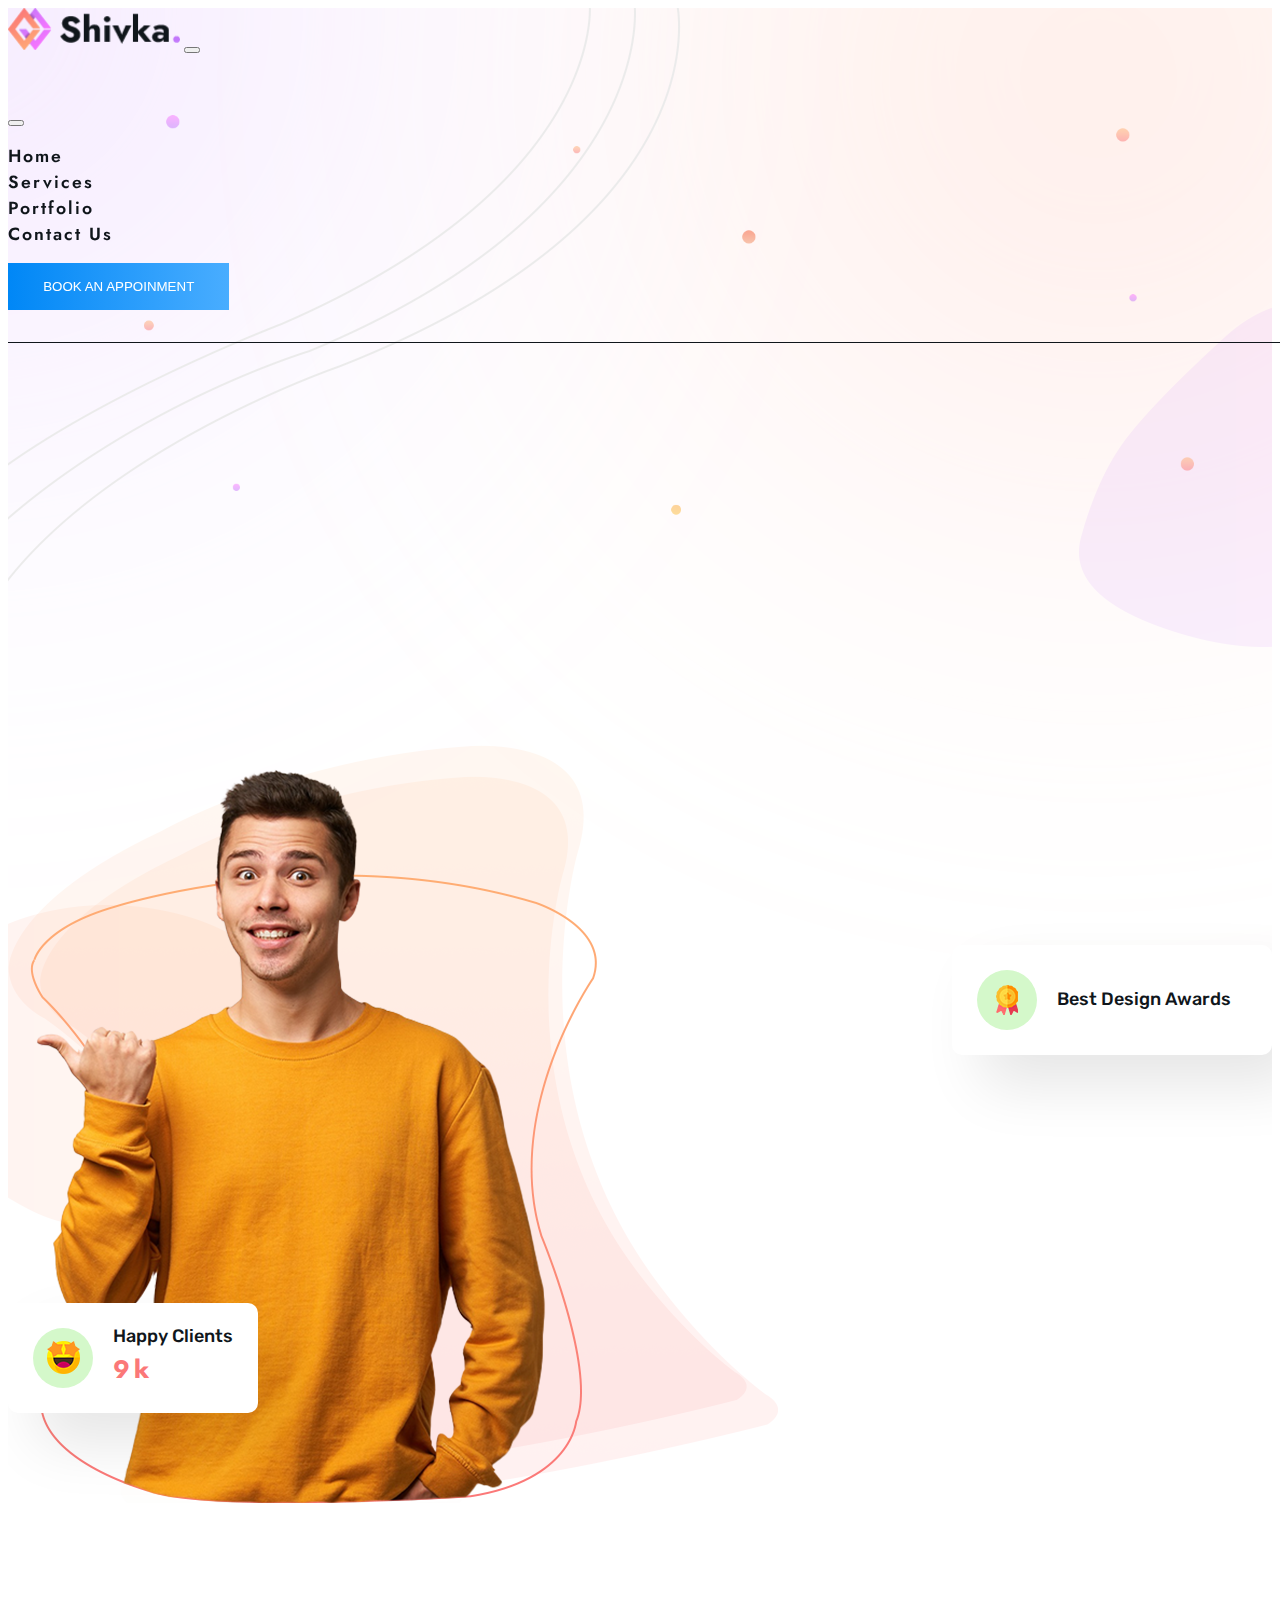
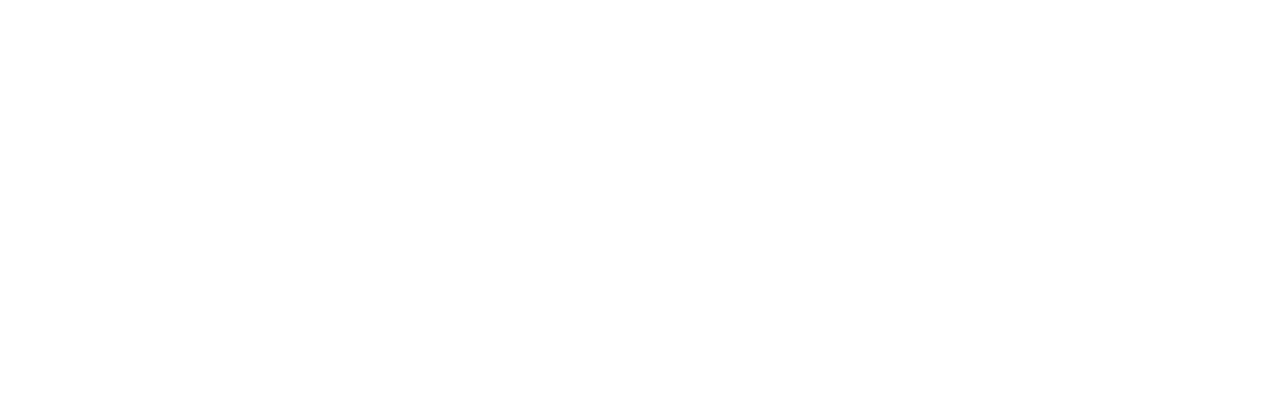
==== index.html @ 84c8639e "project setup, header, and top banner design done!" ====
<!DOCTYPE html>
<html lang="en">
<head>
    <meta charset="UTF-8">
    <meta name="viewport" content="width=device-width, initial-scale=1.0">

    <!-- font-awesome cdn link  -->
    <link rel="stylesheet" href="https://cdnjs.cloudflare.com/ajax/libs/font-awesome/6.6.0/css/all.min.css" integrity="sha512-Kc323vGBEqzTmouAECnVceyQqyqdsSiqLQISBL29aUW4U/M7pSPA/gEUZQqv1cwx4OnYxTxve5UMg5GT6L4JJg==" crossorigin="anonymous" referrerpolicy="no-referrer" />
    <!-- bootstrap cdn css link  -->
    <!-- <link href="https://cdn.jsdelivr.net/npm/bootstrap@5.3.3/dist/css/bootstrap.min.css" rel="stylesheet" integrity="sha384-QWTKZyjpPEjISv5WaRU9OFeRpok6YctnYmDr5pNlyT2bRjXh0JMhjY6hW+ALEwIH" crossorigin="anonymous"> -->
    
    <!-- animate link  -->
    <link rel="stylesheet" href="https://cdnjs.cloudflare.com/ajax/libs/animate.css/4.1.1/animate.min.css" />

    
    <!-- custom css link  -->
     <link rel="stylesheet" href="asset/css/style.min.css">


    <title>Home | Uddokta Solution</title>


</head>
<body class="bg-im ">
    
    <!--Main Navigation start-->
    <header class="">
        <!-- main categories start -->
        <nav class="navbar navbar-expand-lg py-0">
            <div class="container">

                <a class="navbar-brand " href="index.html" >
                    <img src="asset/img/logo.png" class="object-fit-cover logo" alt="logo">
                </a>

                <button  class="navbar-toggler border-0" type="button" data-bs-toggle="offcanvas" data-bs-target="#offcanvasNavbar" aria-controls="offcanvasNavbar" aria-label="Toggle navigation">
                    <span class="navbar-toggler-icon"></span>
                </button>
                
                <div class="offcanvas offcanvas-start " tabindex="-1" id="offcanvasNavbar" aria-labelledby="offcanvasNavbarLabel">
                    <div class="offcanvas-header">
                        <h5 class="offcanvas-title" id="offcanvasNavbarLabel"></h5>
                        <button type="button" class="btn-close" data-bs-dismiss="offcanvas" aria-label="Close"></button>
                    </div>
                    <div class="offcanvas-body overflow-visible">

                        <!-- navbar-nav  -->
                        <ul class="navbar-nav justify-content-end me-5 flex-grow-1 p-0 m-0">

                            <li class="nav-item mx-2 mx-xl-3" data-bs-dismiss="offcanvas" data-bs-dismiss="offcanvas">
                                <a class="nav-link text-capitalize p-0" aria-current="page" href="#"> Home </a>
                            </li>
                            <li class="nav-item mx-2 mx-xl-3" data-bs-dismiss="offcanvas">
                                <a class="nav-link text-capitalize p-0" aria-current="page" href="#"> Services</a>
                            </li>
                            <li class="nav-item mx-2 mx-xl-3" data-bs-dismiss="offcanvas">
                                <a class="nav-link text-capitalize p-0" aria-current="page" href="#"> Portfolio</a>
                            </li>
                            <li class="nav-item mx-2 mx-xl-3" data-bs-dismiss="offcanvas">
                                <a class="nav-link text-capitalize p-0" aria-current="page" href="#"> Contact Us</a>
                            </li>
                        </ul>

                        <!-- book an appoinment btn  -->
                        <button class="btn btn-primary rounded-pill text-uppercase">Book an appoinment</button>

                    </div>
                </div>
            </div>
        </nav>
        <!-- Navbar top end-->

        <!-- nav bottom start  -->
        <nav class="fixed-bottom bg-white nav-bottom" >
        
            <div class="container">
                <div class=" " >
                    <ul class="d-flex justify-content-between " >
                        <li class="nav-item">
                            <a class="nav-link nav-link-sm text-center active" aria-current="page" href="index.html"><i class="fa-solid fa-house"></i><span class="d-block">Home</span></a>
                        </li>
                        <li class="nav-item text-center">
                            <a class="nav-link nav-link-sm" href="#"><i class="fa-solid fa-bars"></i><span class="d-block">Category</span></a>
                        </li>
                        <li class="nav-item text-center">
                            <a class="nav-link nav-link-sm " href="#"><i class="fa-solid fa-magnifying-glass"></i><span class="d-block">Search</span></a>
                        </li>
                        <li class="nav-item text-center">
                            <a class="nav-link nav-link-sm " href="#"><i class="fa-solid fa-cart-shopping"></i><span class="d-block">Cart</span></a>
                        </li>
                        <li class="nav-item text-center">
                            <a class="nav-link nav-link-sm " href="#"><i class="fa-solid fa-heart"></i><span class="d-block">Wichlist</span></a>
                        </li>
                    </ul>
                </div>
            </div>
        </nav>
        <!-- nav bottom end  -->

    
    </header>
    <!--Main Navigation end-->

    

    
    <!-- main content start -->
     <main class="">
        
        <!-- main-banner-one = top-banner  -->
        <section class="top-banner">
            <!-- top banner background start -->
            <div class="banner-blur-one"><img src="asset/img/banner-blur1.png" alt="banner-blur"></div>
            <div class="banner-blur-two"><img src="asset/img/banner-blur2.png" alt="banner-blur"></div>
            <div class="banner-bg-line"><img src="asset/img/banner-bg-line.png" alt="banner-bg-line"></div>
            <div class="banner-object-one"><img src="asset/img/banner-object1.png" alt="banner-object1"></div>
            <div class="banner-object-two"><img src="asset/img/banner-object2.png" alt="banner-object2"></div>
            <div class="banner-bg-circle"><img src="asset/img/banner-bg-circle.png" alt="banner-bg-circle"></div>

            <!-- top banner content start -->
            <div class="container">
                <div class="row">
                    <div class="col-lg-5">
                        <div class="banner-content-one">
                            <h2 class="sub-heading ">UI/UX Designer</h2>
                            <h1 class="heading text-capitalize" >
                                Hey, I am
                                <img src="asset/img/hand.png" class="hand-move" alt="">
                                <span class="text-gradient">James Smith</span>
                            </h1>

                            <p class="text">I'm creative designer based in India, and I'm very passionate and dedicated to my work.</p>
    
                            <div class="banner-btn d-flex">
                                <a href="#" class="btn btn-primary rounded-pill">By me coffe</a>

                                <a href="#" class="banner-play-btn popup-youtube" title="Play Video">
                                    <span><img src="asset/img/play-button.png" alt="play btn"></span>
                                </a>
                                
                            </div>

                            <ul class="social-media d-flex ">
                                <li class="" style="font-family: 'Jost', sans-serif;">Follow Me:</li>
                                <li><a class="rounded-circle" href="#"><i class="fa-brands fa-facebook"></i></a></li>
                                <li><a class="rounded-circle" href="#"><i class="fa-brands fa-instagram"></i></a></li>
                                <li><a class="rounded-circle" href="#"><i class="fa-brands fa-linkedin"></i></a></li>
                                <li><a class="rounded-circle" href="#"><i class="fa-brands fa-twitter"></i></a></li>
                            </ul>
                        </div>
                        
                    </div>
    
                    <div class="col-lg-7">
                        <div class="top-banner-img-wrap">

                            <div class="top-banner-img">
                                <img src="asset/img/banner-man-one.png" alt="banner">
                                <img src="asset/img/banner-line-one.png" class="banner-line-one" alt="banner">
                                <img src="asset/img/banner-bg-one.png" class="banner-bg-one" alt="banner">

                                <div class="box-right">
                                    <div class="icon"><img src="asset/img/alimnet-box-icon1.png" alt=""></div>
                                    <div class="box-txt-one"><span class="animate__animated animate__bounce">Best Design Awards</span></div>
                                </div>

                                <div class="box-left">
                                    <div class="icon"><img src="asset/img/alimnet-box-icon2.png" alt=""></div>
                                    <div class="box-txt-two">
                                        <span>Happy Clients</span>
                                        <h3 class="title" data-count="25">25</h3> 
                                        <span>k</span>
                                    </div>
                                </div>

                            </div>
                            
    
                            
    
                        </div>
    
                    </div>
                </div>
            </div>
            <!-- top banner content start -->

        </section>

        

        <section style="height: 500px;"></section>
      


     </main>
    <!-- main content end -->



    



  <!-- boostrap cdn js link  -->
  <!-- <script src="https://cdn.jsdelivr.net/npm/bootstrap@5.3.3/dist/js/bootstrap.bundle.min.js" integrity="sha384-YvpcrYf0tY3lHB60NNkmXc5s9fDVZLESaAA55NDzOxhy9GkcIdslK1eN7N6jIeHz" crossorigin="anonymous"></script> -->

  <!-- boostrap js link  -->
   <script src="asset/node_modules/bootstrap/dist/js/bootstrap.bundle.min.js"></script>
   <!-- custom js link  -->
   <script src="asset/js/app.js"></script>


   

</body>
</html>
---- asset/css/style.min.css ----
@import"https://fonts.googleapis.com/css2?family=Jost:ital,wght@0,100..900;1,100..900&display=swap";@import"https://fonts.googleapis.com/css2?family=Rubik:ital,wght@0,300..900;1,300..900&display=swap";@import"/node_modules/bootstrap/scss/bootstrap.scss";@import"../node_modules/bootstrap/dist/css/bootstrap.css";@import"../node_modules/bootstrap/scss/bootstrap.scss";h1,h2,h3,h4,h5,h6{font-family:"Jost",sans-serif;font-optical-sizing:auto;font-weight:700;font-style:normal}body{font-family:"Rubik",sans-serif;font-optical-sizing:auto;font-weight:400;font-style:normal}ul{list-style:none;padding-left:0px}a{text-decoration:none}p{margin:0}.form-control:focus,.form-select:focus{box-shadow:none;border:1px solid #0087f6;outline:none}.form-select:focus{box-shadow:none;border:1px solid #0087f6;outline:none}.form-select:focus option:hover{background:red !important}section{overflow:hidden}.slider-container{position:relative;margin:0 auto}.slider-container .slider-wrapper{display:flex;transition:transform .5s ease}.slider-container .slider-wrapper .product-card{flex:0 0 calc(20% - 10px);max-width:calc(20% - 10px);box-sizing:border-box;margin:0 12px}.slider-container .prev-btn,.slider-container .next-btn{position:absolute;top:50%;transform:translateY(-50%);background:rgba(220,183,82,.5019607843);color:#fff;border:none;padding:2px 6px 6px 6px;cursor:pointer;font-size:32px}.slider-container .prev-btn{left:0}.slider-container .next-btn{right:0}.slider-3items-container{position:relative;margin:0 auto}.slider-3items-container .slider-3items-wrapper{display:flex;transition:transform .5s ease}.slider-3items-container .slider-3items-wrapper .product-card{flex:0 0 calc(33.3333% - 10px);max-width:calc(33.3333% - 10px);box-sizing:border-box;margin:0 12px}.slider-3items-container .prev-btn,.slider-3items-container .next-btn{position:absolute;top:50%;transform:translateY(-50%);background:rgba(220,183,82,.5019607843);color:#fff;border:none;padding:2px 6px 6px 6px;cursor:pointer;font-size:32px}.slider-3items-container .prev-btn{left:0}.slider-3items-container .next-btn{right:0}.testimonial-slider-container{position:relative;margin:0 auto}.testimonial-slider-container .testimonial-slider-wrapper{display:flex;transition:transform .5s ease}.testimonial-slider-container .testimonial-slider-wrapper .testimonial-card{flex:0 0 calc(16.6666% - 10px);max-width:calc(16.6666% - 10px);box-sizing:border-box;margin:0 12px}.testimonial-slider-container .prev-btn,.testimonial-slider-container .next-btn{position:absolute;top:50%;transform:translateY(-50%);background:rgba(220,183,82,.5019607843);color:#fff;border:none;padding:2px 6px 6px 6px;cursor:pointer;font-size:32px}.testimonial-slider-container .prev-btn{left:0}.testimonial-slider-container .next-btn{right:0}@media(max-width: 1200px){.slider-container .slider-wrapper .product-card{flex:0 0 calc(25% - 10px);max-width:calc(25% - 10px)}.slider-3items-container .slider-3items-wrapper .product-card{flex:0 0 calc(38% - 10px);max-width:calc(38% - 10px);margin:0 10px}.testimonial-slider-container .testimonial-slider-wrapper .testimonial-card{flex:0 0 calc(20% - 10px);max-width:calc(20% - 10px);margin:0 12px}}@media(max-width: 992px){.slider-container .slider-wrapper .product-card{flex:0 0 calc(33.333% - 10px);max-width:calc(33.333% - 10px);margin:0 8px}.slider-container .prev-btn,.slider-container .next-btn{padding:2px 6px 6px 6px;font-size:24px}.slider-3items-container .slider-3items-wrapper .product-card{flex:0 0 calc(54% - 10px);max-width:calc(54% - 10px);margin:0 8px}.slider-3items-container .prev-btn,.slider-3items-container .next-btn{padding:2px 6px 6px 6px;font-size:24px}.testimonial-slider-container .testimonial-slider-wrapper .testimonial-card{flex:0 0 calc(25% - 10px);max-width:calc(25% - 10px);margin:0 8px}.testimonial-slider-container .prev-btn,.testimonial-slider-container .next-btn{padding:2px 6px 6px 6px;font-size:24px}}@media(max-width: 768px){.slider-container .slider-wrapper .product-card{flex:0 0 calc(46% - 10px);max-width:calc(46% - 10px);margin:0 8px}.slider-3items-container .slider-3items-wrapper .product-card{flex:0 0 calc(80% - 10px);max-width:calc(80% - 10px);margin:0 8px}.testimonial-slider-container .testimonial-slider-wrapper .testimonial-card{flex:0 0 calc(33.33% - 10px);max-width:calc(33.333% - 10px);margin:0 8px}}@media(max-width: 576px){.slider-container .slider-wrapper .product-card{flex:0 0 calc(50% - 10px);max-width:calc(50% - 10px);margin:0 6px}.slider-container .prev-btn,.slider-container .next-btn{padding:2px 5px 5px 5px;font-size:20px}.slider-3items-container .slider-3items-wrapper .product-card{flex:0 0 calc(100% - 10px);max-width:calc(100% - 10px);margin:0 6px}.slider-3items-container .prev-btn,.slider-3items-container .next-btn{padding:2px 5px 5px 5px;font-size:20px}.testimonial-slider-container .testimonial-slider-wrapper .testimonial-card{flex:0 0 calc(50% - 10px);max-width:calc(50% - 10px);margin:0 6px}.testimonial-slider-container .prev-btn,.testimonial-slider-container .next-btn{padding:2px 5px 5px 5px;font-size:20px}}.product-card{box-shadow:rgba(0,0,0,.1) 0px 10px 15px -3px,rgba(0,0,0,.05) 0px 4px 6px -2px}.product-card .card-img-top{width:100%;height:15.875rem;object-fit:cover}.product-card .rating{position:absolute;left:.95rem;bottom:.7rem;background:rgba(255,255,255,.5882352941);padding:.2rem .62rem;font-size:.8rem;color:#10161b;border-radius:.2rem}.product-card .rating i{color:#0087f6;font-size:.78rem}.product-card .card-body .card-title{color:#5c7e9b}.product-card .card-body .card-title:hover{text-decoration:underline}.product-card .card-body .price{font-size:1rem;color:#10161b;font-weight:600}.product-card .card-body .price .price-delete{color:#e84736;font-weight:300;font-size:.875rem}@media(max-width: 1400px){.product-card .card-img-top{height:13.625rem}}@media(max-width: 1200px){.product-card .card-img-top{height:14.375rem}.product-card .rating{left:.75rem;bottom:.5rem;padding:.15rem .52rem;font-size:.75rem}.product-card .rating i{font-size:.72rem}.product-card .card-body .price{font-size:.9rem}.product-card .card-body .price .price-delete{font-size:.75rem}}@media(max-width: 768px){.product-card .card-img-top{height:14.875rem}}@media(max-width: 576px){.product-card .card-img-top{height:10.813rem}.product-card .rating{left:.7rem;bottom:.4rem;padding:.14rem .46rem;font-size:.7rem}.product-card .rating i{font-size:.68rem}.product-card .card-body{padding:.5rem}.product-card .card-body .price{font-size:.77rem;margin:.1rem 0 .5rem 0 !important}.product-card .card-body .price .price-delete{font-size:.7rem}}.testimonial-card{overflow:hidden;box-shadow:rgba(0,0,0,.1) 0px 10px 15px -3px,rgba(0,0,0,.05) 0px 4px 6px -2px}.testimonial-card .user-photo-wrap{transform:rotate(45deg);overflow:hidden;border-radius:24px;width:130px;height:130px;margin-left:-20px;margin-top:-16px}.testimonial-card .user-photo-wrap .user-photo{transform:rotate(-45deg);width:140%;height:140%;object-fit:cover}.testimonial-card .ratting{position:absolute;right:1.2rem;top:7rem}.testimonial-card .ratting .rating-score{font-size:.87rem;color:#10161b}.testimonial-card .ratting .rating-stars{font-size:.7rem;color:#0087f6}.testimonial-card .quote{position:absolute;right:1.2rem;top:1.6rem;color:#0087f6;font-size:2rem}.testimonial-card .card-title{color:#10161b !important}@media(max-width: 1200px){.testimonial-card .user-photo-wrap{border-radius:20px;width:120px;height:120px}.testimonial-card .ratting{right:1rem;top:6.4rem}.testimonial-card .ratting .rating-score{font-size:.85rem}.testimonial-card .ratting .rating-stars{font-size:.68rem}.testimonial-card .quote{right:1rem;top:1.4rem;font-size:1.6rem}.testimonial-card .card-title,.testimonial-card .card-text{font-size:.75rem}}@media(max-width: 576px){.testimonial-card .user-photo-wrap{border-radius:16px}.testimonial-card .ratting{top:6.4rem}.testimonial-card .ratting .rating-score{font-size:.75rem}.testimonial-card .ratting .rating-stars{font-size:.62rem}.testimonial-card .quote{top:1.4rem;font-size:1.4rem}}.newsletter-card{box-shadow:rgba(0,0,0,.1) 0px 10px 15px -3px,rgba(0,0,0,.05) 0px 4px 6px -2px}.newsletter-card .form-control{min-width:21rem}@media(max-width: 992px){.newsletter-card{padding:0rem 1rem}.newsletter-card .form-control{min-width:10rem}}@media(max-width: 768px){.newsletter-card{padding:0rem 1rem}.newsletter-card .heading{font-size:1rem;text-align:center}.newsletter-card .text{text-align:center}.newsletter-card .form-control{min-width:14rem;font-size:.7rem}.newsletter-card .form{display:flex;justify-content:center}}@media(max-width: 576px){.newsletter-card{padding:0rem 1rem}.newsletter-card .heading{font-size:1rem;text-align:center}.newsletter-card .text{text-align:center}.newsletter-card .form-control{min-width:10rem;font-size:.7rem;padding:.3rem .5rem !important;border-radius:4px !important}.newsletter-card .btn{padding:.3rem .5rem !important;border-radius:4px !important}.newsletter-card .form{display:flex;justify-content:center}}.pagination .page-item.active .page-link{background:#0087f6;border:1px solid #0087f6;color:#fff}.pagination .page-link{color:#10161b}.pagination .page-link:focus{outline:none !important;box-shadow:none !important}.order-cart-container .order-cart-wrap{width:100%;height:100%;position:fixed;top:0;bottom:0;left:0;right:0;overflow:hidden;visibility:hidden;background:rgba(29,29,29,.4392156863);z-index:100}.order-cart-container .order-cart-wrap .order-cart{position:relative;width:23rem;height:100%;background:#fff;position:fixed;right:0;top:0}.order-cart-container .order-cart-wrap .order-cart .cart-top{height:3.6rem;background:#004f90}.order-cart-container .order-cart-wrap .order-cart .cart-top h5{font-size:1.2rem;color:#fff}.order-cart-container .order-cart-wrap .order-cart .cart-top img{height:1.8rem}.order-cart-container .order-cart-wrap .order-cart .cart-top .btn{color:#fafafa;font-weight:400}.order-cart-container .order-cart-wrap .order-cart .cart-item{border-bottom:1px solid #a7bacb;padding:12px 0}.order-cart-container .order-cart-wrap .order-cart .cart-item .qty-layout .btn{padding:0;font-size:1rem}.order-cart-container .order-cart-wrap .order-cart .cart-item .qty-layout .form-control{font-size:1rem}.order-cart-container .order-cart-wrap .order-cart .cart-item .card .card-title{font-size:.75rem}.order-cart-container .order-cart-wrap .order-cart .cart-btn{position:absolute;width:80%;left:60%;transform:translateX(-50%);bottom:2rem;padding:.4rem 0 1.5rem 0;border:none}.order-cart-container .order-cart-wrap .order-cart .cart-btn .btn-order{background:linear-gradient(90deg, #0087F6, #004f90);padding:.4rem 1.5rem;color:#fff;font-size:1rem}.order-cart-container .overlay{visibility:visible}.order-cart-container .order-cart-box{right:0;top:50%;transform:translateY(-50%);background:#00172a}.order-cart-container .order-cart-box div{padding:.3rem}.order-cart-container .order-cart-box div img{width:1.3rem;margin-top:.2rem;margin-bottom:.2rem}.order-cart-container .order-cart-box div h5{font-size:.8rem;color:#0087f6}.order-cart-container .order-cart-box h6{font-size:.8rem;color:#fff;background:#0087f6;padding:.3rem}@media(max-width: 992px){.order-cart-container .order-cart-wrap .order-cart{width:21rem}.order-cart-container .order-cart-wrap .order-cart .cart-top{height:3.2rem}.order-cart-container .order-cart-wrap .order-cart .cart-top h5{font-size:1rem}.order-cart-container .order-cart-wrap .order-cart .cart-top img{height:1.5rem}.order-cart-container .order-cart-wrap .order-cart .cart-item{padding:8px 0}.order-cart-container .order-cart-wrap .order-cart .cart-item .qty-layout .btn{font-size:.9rem}.order-cart-container .order-cart-wrap .order-cart .cart-item .qty-layout .form-control{font-size:.9rem}.order-cart-container .order-cart-wrap .order-cart .cart-item .card .card-title{font-size:.7rem}.order-cart-container .order-cart-wrap .order-cart .cart-btn{bottom:3.5rem}.order-cart-container .order-cart-wrap .order-cart .cart-btn .btn-order{font-size:.9rem}.order-cart-container .order-cart-box div{padding:.2rem}.order-cart-container .order-cart-box div img{width:1.1rem}.order-cart-container .order-cart-box div h5{font-size:.7rem}.order-cart-container .order-cart-box h6{font-size:.7rem;padding:.2rem}}.btn{color:#fff;font-weight:500;padding:1rem 2.2rem;border:none;position:relative;overflow:hidden;z-index:1;transition:color .4s ease;text-transform:uppercase}.btn-primary{background:linear-gradient(90deg, #0087F6, #49adff)}.btn-primary::before{content:"";position:absolute;top:0;left:50%;width:0;height:100%;background:linear-gradient(90deg, #F15A29, #f69576);z-index:-1;transition:width .6s ease,left .6s ease}.btn-primary:hover{color:#fff}.btn-primary:hover::before{width:200%;left:-50%}.btn-dark{background:#10161b;transition:.3s}.btn-dark:hover{color:#fff;background:#050608}.btn-white{background:#fff;color:#10161b;transition:.3s;box-shadow:rgba(50,50,93,.25) 0px 2px 5px -1px,rgba(0,0,0,.3) 0px 1px 3px -1px}.btn-white:hover{color:#fff;background:#0087f6}.bg-primary{background:#0087f6 !important}.bg-secondary{background:#f15a29 !important}.bg-dark{background:#10161b !important}.bg-danger{background:#e84736 !important}.bg-white{background:#fff !important}.bg-light{background:#fafafa !important}.bg-info{background:#e698f2 !important}.bg-warning{background:#f4e87b !important}.text-gradient{background:linear-gradient(90deg, #F15A29 0%, rgb(255, 175, 116) 100%);-webkit-background-clip:text;background-clip:text;color:rgba(0,0,0,0)}.text{color:#364a5b;font-size:1rem;line-height:1.6rem}.card-text{color:#364a5b;font-size:.875rem;line-height:1.5rem}.text-primary{color:#0087f6 !important}.text-dark{color:#10161b !important}.text-warning{color:#10161b !important}.text-light{color:#fafafa !important}.text-light{color:#fff !important}.text-danger{color:#e84736 !important}.text-info{color:#e698f2 !important}.text-link{color:#0087f6}.text-link:hover{text-decoration:underline}.link{color:#0087f6;font-size:.875rem}.link:hover{color:#006bc3}.link-light{color:#949494 !important}.heading{font-weight:700;color:#10161b;font-size:1.6rem}.sub-heading{font-weight:300;color:#10161b}.section-heading{font-weight:600;position:relative;text-align:center;color:#10161b;font-size:1.7rem;text-transform:uppercase}.section-heading::before{content:" ";width:100%;height:3px;background:#f3f3f3;position:absolute;left:0;bottom:-14px}.section-heading::after{content:" ";width:25%;height:3px;background:#0087f6;position:absolute;left:50%;transform:translateX(-50%);bottom:-14px}.card-title{font-weight:600;color:#10161b;font-size:.875rem}.hr,.hr-light{border:none;height:1px;background-color:#2e404e;opacity:.1;margin:1rem 0}.hr-light{background-color:#5c7e9b}@media(max-width: 1200px){.section-heading{font-size:1.4rem}.heading{font-size:1.4rem}.card-title{font-size:.75rem}.btn{font-size:.875rem;border-radius:8px}}@media(max-width: 992px){.section-heading{font-size:1.1rem}.heading{font-size:1.2rem}.card-title{font-size:.7rem}.btn{font-size:.75rem;border-radius:4px}.card-text{color:#364a5b;font-size:.75rem;line-height:1.2rem}}@media(max-width: 768px){.heading{font-size:1rem}.sub-heading{font-size:.9rem}.section-heading{font-size:1rem}.btn{font-size:.7rem}.text{font-size:.75rem}.card-text{font-size:.7rem}.link{font-size:.78rem}}@media(max-width: 768px){.heading{font-size:.9rem}.sub-heading{font-size:.87rem}.section-heading{font-size:.9rem}.section-heading::before{height:2px;bottom:-10px}.section-heading::after{height:2px;bottom:-10px}}@keyframes fadeInDown{from{top:-170px}to{top:0}}@keyframes rotate-circle{0%{transform:rotate(0deg) translateX(20px) translateY(-10px)}100%{transform:rotate(360deg) translateX(20px) translateY(-10px)}}@keyframes shake-circle{0%{transform:translateX(0) translateY(-10px)}25%{transform:translateX(-10px) translateY(-10px)}50%{transform:translateX(10px) translateY(-10px)}75%{transform:translateX(-8px) translateY(-10px)}100%{transform:translateX(0) translateY(-10px)}}@keyframes zoom-fade{0%{transform:scale(1);opacity:1}50%{transform:scale(1.1);opacity:.7}100%{transform:scale(1);opacity:1}}@keyframes fadeInDown{from{opacity:0;transform:translateY(-50px)}to{opacity:1;transform:translateY(0)}}@keyframes fadeInLeft{from{opacity:0;transform:translateX(-50px)}to{opacity:1;transform:translateX(0)}}@keyframes fadeInRight{from{opacity:0;transform:translateX(50px)}to{opacity:1;transform:translateX(0)}}@keyframes fadeInUp{from{visibility:visible;transform:translateY(30%)}to{visibility:visible;transform:translateY(0)}}@keyframes move2{0%{transform:translateX(0)}50%{transform:translateX(20px)}100%{transform:translateX(0)}}@keyframes move-rotate{0%{transform:translateX(0) rotate(0deg)}50%{transform:translateX(20px) rotate(10deg)}100%{transform:translateX(0) rotate(0deg)}}@keyframes move_left_angle{0%{transform:translate(0, 0)}25%{transform:translate(-10px, -10px)}50%{transform:translate(0px, -20px)}75%{transform:translate(-10px, -10px)}100%{transform:translate(0, 0)}}@keyframes move_right_angle{0%{transform:translate(0, 0)}25%{transform:translate(10px, 10px)}50%{transform:translate(0px, 20px)}75%{transform:translate(10px, 10px)}100%{transform:translate(0, 0)}}@keyframes waveBtn{0%{transform:translate(-50%, -50%) scale(0);opacity:0}25%{transform:translate(-50%, -50%) scale(1.1);opacity:.3}50%{transform:translate(-50%, -50%) scale(1.2);opacity:.15}100%{transform:translate(-50%, -50%) scale(0);opacity:0}}@keyframes rotateHand{0%{transform:rotate(0deg)}50%{transform:rotate(20deg)}100%{transform:rotate(0deg)}}.navbar{position:fixed;width:100%;z-index:100;background-color:rgba(0,0,0,0);transition:background-color .3s,top .3s;border-bottom:1px solid #10161b}.navbar.fixed-nav{top:0;background-color:#fff;box-shadow:0 4px 6px rgba(0,0,0,.1);border-bottom:none;animation:fadeInDown .5s ease-in-out}.navbar .navbar-toggler:focus{outline:none !important;box-shadow:none !important}.navbar .offcanvas{padding:2rem 0}.navbar .offcanvas .btn-close:focus{outline:none;box-shadow:none;font-size:.8rem !important}.navbar .offcanvas .navbar-nav{align-items:center}.navbar .offcanvas .navbar-nav .nav-item{font-size:1.1rem;font-family:"Jost",sans-serif;font-weight:600;position:relative}.navbar .offcanvas .navbar-nav .nav-item .nav-link{color:#10161b;letter-spacing:2px;transition:.3s}.navbar .offcanvas .navbar-nav .nav-item .nav-link:hover{color:#0087f6}.navbar .user-sm{color:#0087f6}.navbar .logo{height:2.625rem}.nav-bottom{border-top:1px solid #9ab0c3 !important;height:3.3rem}.nav-bottom .active{border-top:2px solid #0087f6;padding:.6rem 0rem;font-weight:500;margin-top:-0.66rem;color:#0087f6 !important}.nav-bottom ul{margin-top:.5rem}.nav-bottom ul .nav-item{width:3.5rem}.nav-bottom ul .nav-item .nav-link{font-size:.75rem;transition:.4s}.nav-bottom ul .nav-item .nav-link:hover i{color:#0087f6}.nav-bottom ul .nav-item .nav-link span{font-size:.72rem !important;margin-top:-1px}@media(max-width: 1200px){.navbar .offcanvas{width:250px}.navbar .offcanvas .main-categories .nav-item{font-size:.75rem}.navbar .offcanvas .main-categories .nav-item .nav-link i{font-size:.7rem;margin-left:-3px}.navbar .offcanvas .main-categories .nav-item .sub-categories{top:41px}.navbar .offcanvas .main-categories .nav-item .sub-categories .sub-item{font-size:.75rem}}@media(min-width: 992px){.nav-bottom{display:none}}@media(max-width: 992px){.visible-lg{display:none}.navbar .offcanvas .search-sm input{font-size:.7rem;border:none;color:#ccc}.navbar .offcanvas .search-sm input:focus{border-bottom:1px solid #e8e8e8}.navbar .offcanvas .search-sm .search-btn{border:none;color:#bdbdbd;background:none}.navbar .offcanvas .main-categories .nav-item{font-size:.8rem}.navbar .offcanvas .main-categories .nav-item .nav-link i{font-size:.7rem;position:absolute;right:0;rotate:-90deg}.navbar .offcanvas .main-categories .nav-item .sub-categories{left:120px;top:10px;padding:.1rem 1rem;width:16rem}.navbar .offcanvas .main-categories .nav-item .sub-categories .sub-item{font-size:.75rem}.navbar .logo{height:3.5rem;padding:.3rem}}@media(max-width: 768px){.navbar .logo{height:3rem;padding:.4rem}}@media(max-width: 576px){.navbar .offcanvas .main-categories .nav-item{font-size:.75rem;padding:8px 0}.navbar .offcanvas .main-categories .nav-item .sub-categories{left:70px;padding:.1rem .85rem;width:15.5rem}.navbar .offcanvas .main-categories .nav-item .sub-categories .sub-item{font-size:.72rem}}.footer{background:#10161b}.footer .footer-wrap{color:#fafafa}.footer .footer-wrap .logo{height:7rem}.footer .footer-wrap .mobile{color:#0087f6;font-size:1.5rem;font-weight:600}.footer .footer-wrap .social-link{font-size:1.2rem;margin-top:1rem}.footer .footer-wrap .social-link a{color:#0087f6;margin-right:.75rem}.footer .footer-wrap .contact li{margin-top:.5rem;font-size:.875rem}.footer .footer-wrap .contact li a{color:#fafafa}.footer .footer-wrap .photo-link{width:100%}.footer .footer-wrap .payment-img{width:100%}@media(max-width: 1200px){.footer .footer-wrap .logo{height:5rem}.footer .footer-wrap .mobile{font-size:1rem}.footer .footer-wrap .hour{font-size:.75rem}.footer .footer-wrap .social-link{font-size:1rem;margin-top:.9rem}.footer .footer-wrap .social-link a{color:#0087f6;margin-right:.75rem}.footer .footer-wrap .contact li{margin-top:.4rem;font-size:.75rem}}@media(max-width: 576px){.footer .footer-wrap .logo{height:3.5rem}.footer .footer-wrap .mobile{font-size:.85rem}.footer .footer-wrap .hour{font-size:.65rem}.footer .footer-wrap .hour i{display:none}.footer .footer-wrap .social-link{font-size:.85rem;margin-top:.8rem}.footer .footer-wrap .social-link a{color:#0087f6;margin-right:.7rem}.footer .footer-wrap .contact li{margin-top:.4rem;font-size:.7rem}.footer .footer-wrap h5{font-size:1rem}}.signup-form form{width:24rem}.signup-form form .btn{font-size:.9rem}@media(max-width: 576px){.signup-form form{width:100%}.signup-form form .btn{font-size:.9rem}}.bg-img{background-image:url(../img/bg-img.jpeg);background-position:center;width:100%;height:100%;object-fit:cover;background-repeat:no-repeat;background-size:cover;position:fixed;top:0;bottom:0;left:0;right:0;z-index:-100 !important}.top-banner{position:relative;width:100%;z-index:0;padding-top:196px}.top-banner img,.top-banner svg{vertical-align:middle}.top-banner img{width:auto;max-width:100%}.top-banner .banner-blur-one{position:absolute;top:-280px;left:-280px;z-index:-1;animation-name:zoom-fade;animation-duration:4s;animation-iteration-count:infinite;animation-timing-function:linear;-webkit-animation-name:zoom-fade;-webkit-animation-duration:4s;-webkit-animation-iteration-count:infinite;-webkit-animation-timing-function:linear}.top-banner .banner-blur-two{position:absolute;top:-280px;right:-280px;z-index:-1;animation-name:zoom-fade;animation-duration:4s;animation-iteration-count:infinite;animation-timing-function:linear;-webkit-animation-name:zoom-fade;-webkit-animation-duration:4s;-webkit-animation-iteration-count:infinite;-webkit-animation-timing-function:linear}.top-banner .banner-bg-line{position:absolute;top:0;left:8;z-index:-1;animation-name:fadeInDown;animation-duration:1s;animation-fill-mode:forwards}.top-banner .banner-object-one{position:absolute;top:60%;left:0;z-index:-1;animation-delay:.8s;animation-name:fadeInLeft;animation-duration:1s;animation-fill-mode:forwards}.top-banner .banner-object-two{position:absolute;top:20%;right:0;z-index:-1;animation-delay:.8s;animation-name:fadeInRight;animation-duration:1s;animation-fill-mode:forwards}.top-banner .banner-bg-circle{position:absolute;top:0;left:0;width:100%;transform:translateX(20px) translateY(-10px);animation:shake-circle 16s infinite}.top-banner .container{position:relative;z-index:5}.top-banner .container .banner-content-one .sub-heading{position:relative;font-size:22px;color:#f15a29;line-height:22px;font-weight:600;text-transform:uppercase;margin-bottom:1rem;display:inline-block;visibility:hidden;animation:fadeInUp 1s cubic-bezier(0.25, 0.1, 0.25, 1) forwards;animation-delay:.5s}.top-banner .container .banner-content-one .heading{font-size:80px;font-weight:700;line-height:100px;margin-bottom:1rem;visibility:hidden;animation:fadeInUp 1s cubic-bezier(0.25, 0.1, 0.25, 1) forwards;animation-delay:.6s}.top-banner .container .banner-content-one .heading .hand-move{display:inline-block;animation:rotateHand 1s infinite}.top-banner .container .banner-content-one .text{font-size:18px;line-height:28px;visibility:hidden;animation:fadeInUp 1s cubic-bezier(0.25, 0.1, 0.25, 1) forwards;animation-delay:.8s}.top-banner .container .banner-content-one .banner-btn{margin-top:3rem;visibility:hidden;animation:fadeInUp 1s cubic-bezier(0.25, 0.1, 0.25, 1) forwards;animation-delay:.9s}.top-banner .container .banner-content-one .banner-btn .banner-play-btn{width:60px;height:60px;position:relative;margin-left:30px;background:linear-gradient(90deg, rgb(251, 120, 120) 0%, rgb(255, 175, 116) 100%);border-radius:50%;display:inline-flex;justify-content:center;align-items:center;background-size:200% 100%;background-position:left center;-webkit-box-shadow:5px 5px 30px 0px rgba(251,122,120,.35);-moz-box-shadow:5px 5px 30px 0px rgba(251,122,120,.35);box-shadow:5px 5px 30px 0px rgba(251,122,120,.35);transition:all .2s cubic-bezier(0.98, 0.57, 1, 1) 0s;z-index:1}.top-banner .container .banner-content-one .banner-btn .banner-play-btn::before{content:"";position:absolute;top:50%;left:50%;width:120%;height:120%;background:linear-gradient(90deg, rgb(251, 120, 120) 0%, rgb(255, 175, 116) 100%);border-radius:50%;transform:translate(-50%, -50%) scale(1);animation:waveBtn 2.5s infinite;z-index:-1}.top-banner .container .banner-content-one .banner-btn a,.top-banner .container .banner-content-one .banner-btn a:hover,.top-banner .container .banner-content-one .banner-btn a:focus{text-decoration:none;outline:none}.top-banner .container .banner-content-one .social-media{color:#10161b;font-size:1rem;font-weight:500;margin-top:4rem;visibility:hidden;animation:fadeInUp 1s cubic-bezier(0.25, 0.1, 0.25, 1) forwards;animation-delay:1s}.top-banner .container .banner-content-one .social-media li{margin-right:1rem}.top-banner .container .banner-content-one .social-media a{color:#10161b;padding:.6rem .75rem;background:#e9e9e9;transition:.4s}.top-banner .container .banner-content-one .social-media a:hover{color:#fff;background:#0087f6}.top-banner .container .top-banner-img-wrap{visibility:visible;animation-delay:.5s;animation-name:fadeInUp}.top-banner .container .top-banner-img-wrap .top-banner-img{position:relative}.top-banner .container .top-banner-img-wrap .top-banner-img .banner-line-one{position:absolute;top:0;left:0%;z-index:-1}.top-banner .container .top-banner-img-wrap .top-banner-img .banner-bg-one{position:absolute;top:0;left:0%;z-index:-1;animation:move-rotate 5s infinite ease-in-out}.top-banner .container .top-banner-img-wrap .top-banner-img .box-right{width:270px;background-color:#fff;position:absolute;top:200px;right:0;border-radius:10px;padding:25px;display:flex;align-items:center;-webkit-box-shadow:30px 30px 60px 0px rgba(0,0,0,.1);-moz-box-shadow:30px 30px 60px 0px rgba(0,0,0,.1);box-shadow:30px 30px 60px 0px rgba(0,0,0,.1);animation:move_left_angle 5s linear infinite}.top-banner .container .top-banner-img-wrap .top-banner-img .box-right .icon{width:60px;height:60px;background-color:#d4f8ca;display:flex;align-items:center;justify-content:center;border-radius:100%;margin-right:20px}.top-banner .container .top-banner-img-wrap .top-banner-img .box-right .box-txt-one{width:calc(100% - 80px)}.top-banner .container .top-banner-img-wrap .top-banner-img .box-right .box-txt-one span{font-family:"Rubik",sans-serif;font-size:18px;line-height:15px;color:#10161b;font-weight:500}.top-banner .container .top-banner-img-wrap .top-banner-img .box-left{background-color:#fff;position:absolute;bottom:90px;left:0;border-radius:10px;padding:25px;display:flex;align-items:center;-webkit-box-shadow:30px 30px 60px 0px rgba(0,0,0,.1);-moz-box-shadow:30px 30px 60px 0px rgba(0,0,0,.1);box-shadow:30px 30px 60px 0px rgba(0,0,0,.1);animation:move_right_angle 5s linear infinite}.top-banner .container .top-banner-img-wrap .top-banner-img .box-left .icon{width:60px;height:60px;background-color:#d4f8ca;display:flex;align-items:center;justify-content:center;border-radius:100%;margin-right:20px}.top-banner .container .top-banner-img-wrap .top-banner-img .box-left .box-txt-two{width:calc(100% - 80px)}.top-banner .container .top-banner-img-wrap .top-banner-img .box-left .box-txt-two span:first-child{font-family:"Rubik",sans-serif;font-size:18px;line-height:15px;color:#10161b;font-weight:500;display:block}.top-banner .container .top-banner-img-wrap .top-banner-img .box-left .box-txt-two span:last-child{font-family:"Jost",sans-serif;color:#fb7878;font-size:25px;font-weight:800}.top-banner .container .top-banner-img-wrap .top-banner-img .box-left .box-txt-two .title{color:#fb7878;margin-bottom:0;display:inline-block;margin-top:8px;font-family:"Jost",sans-serif;font-size:25px;line-height:35px;font-weight:700}/*# sourceMappingURL=style.min.css.map */
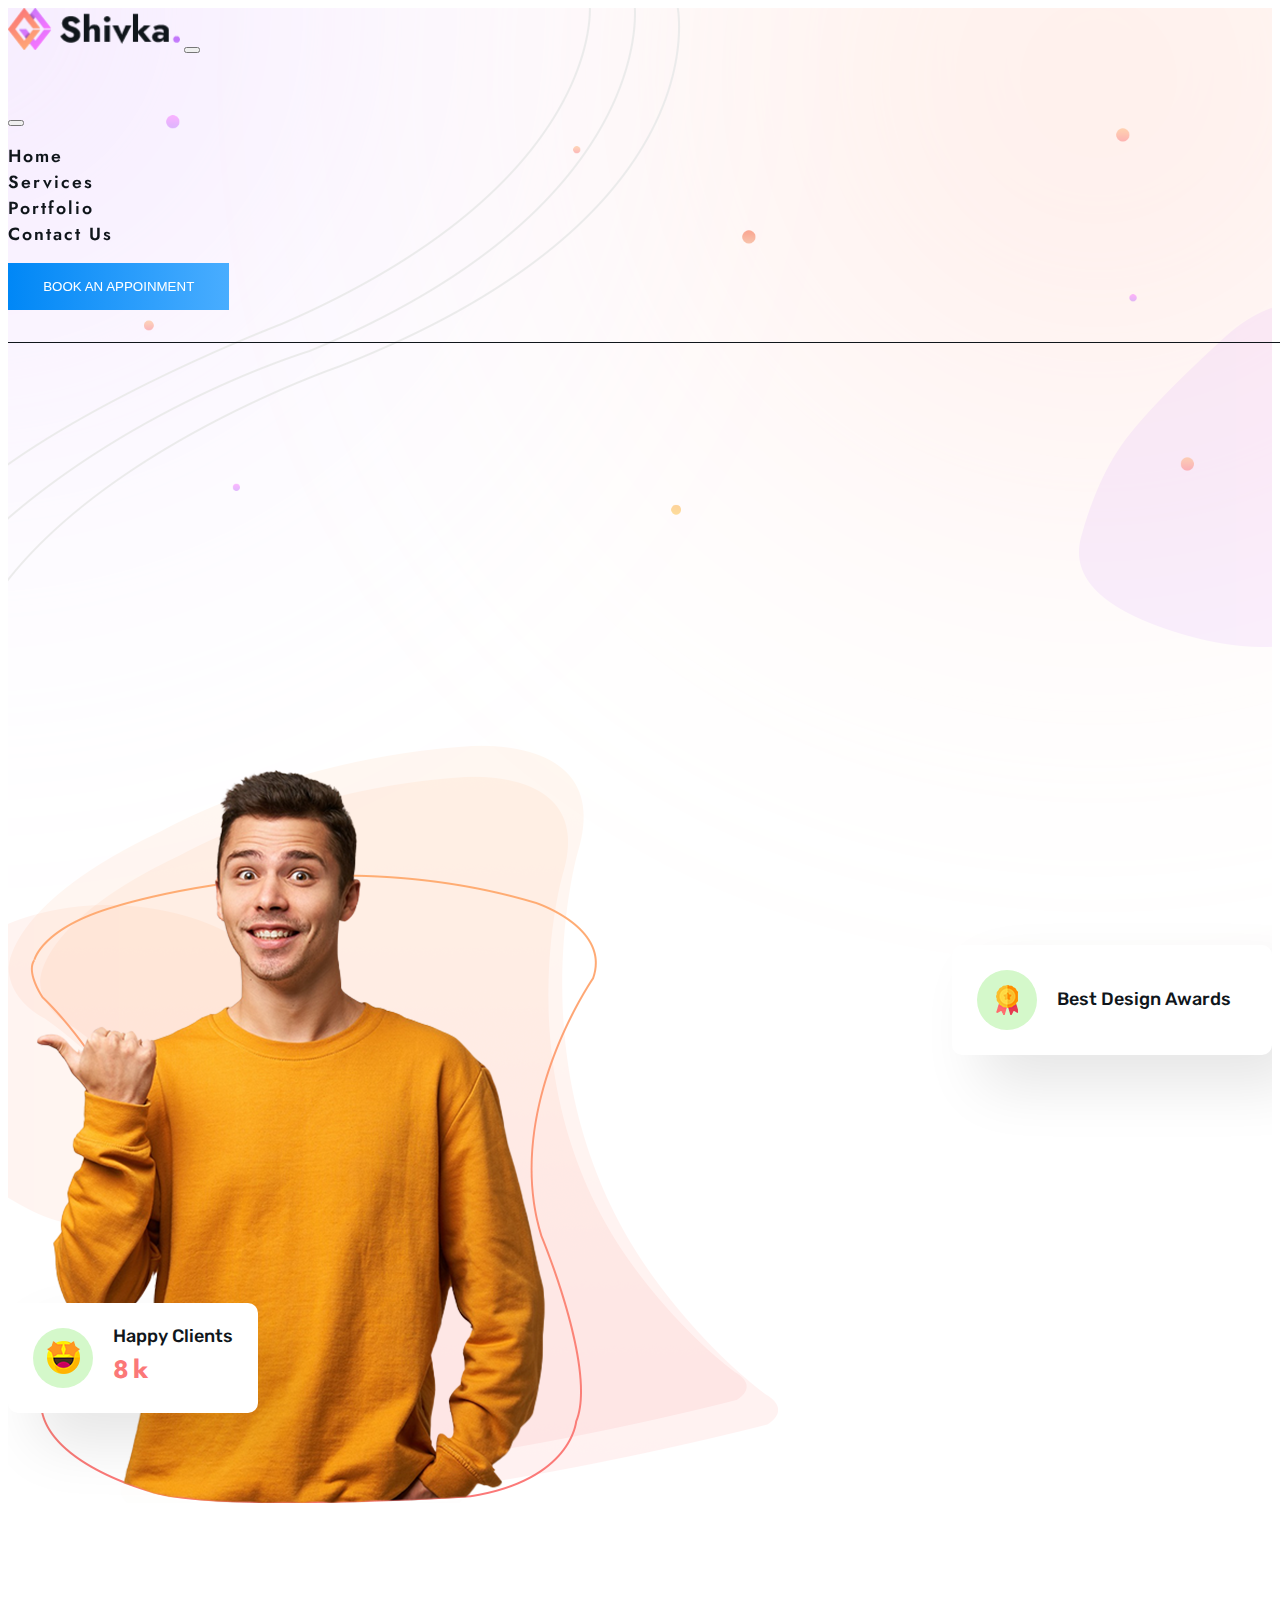
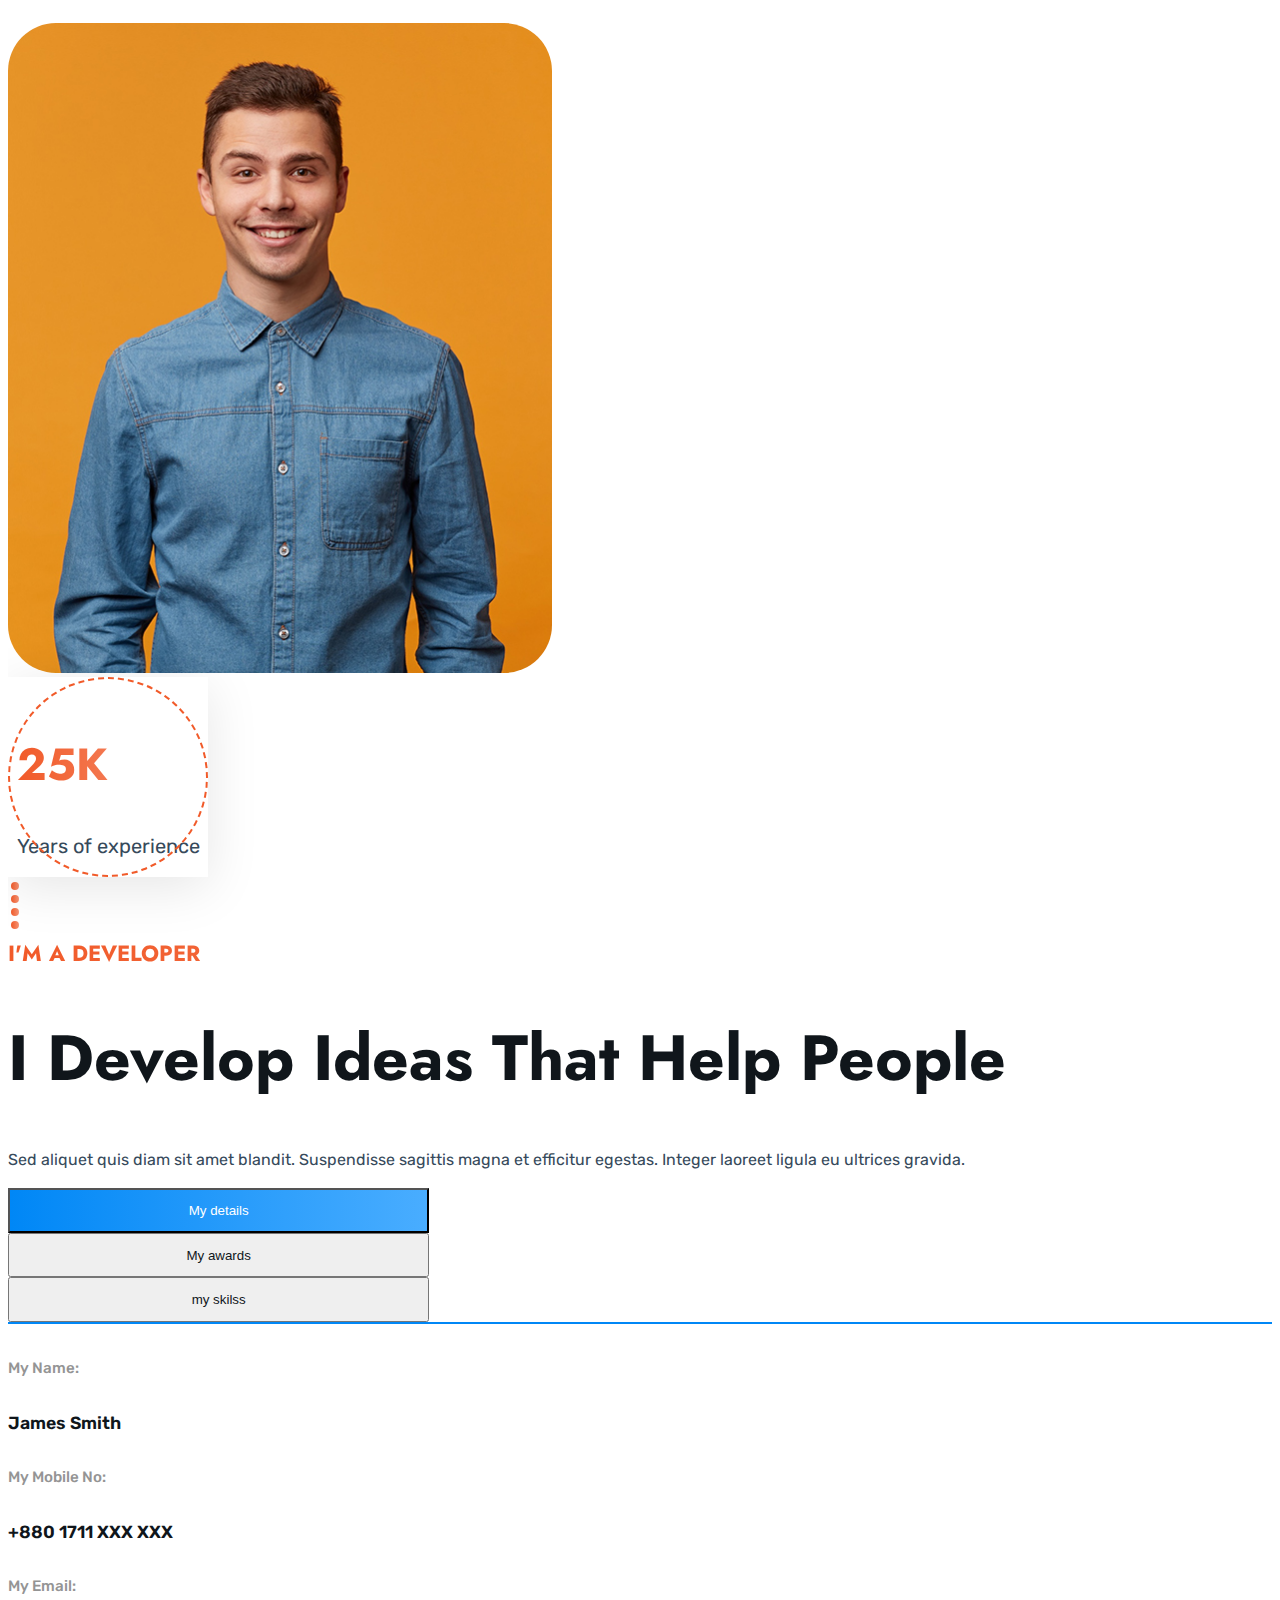
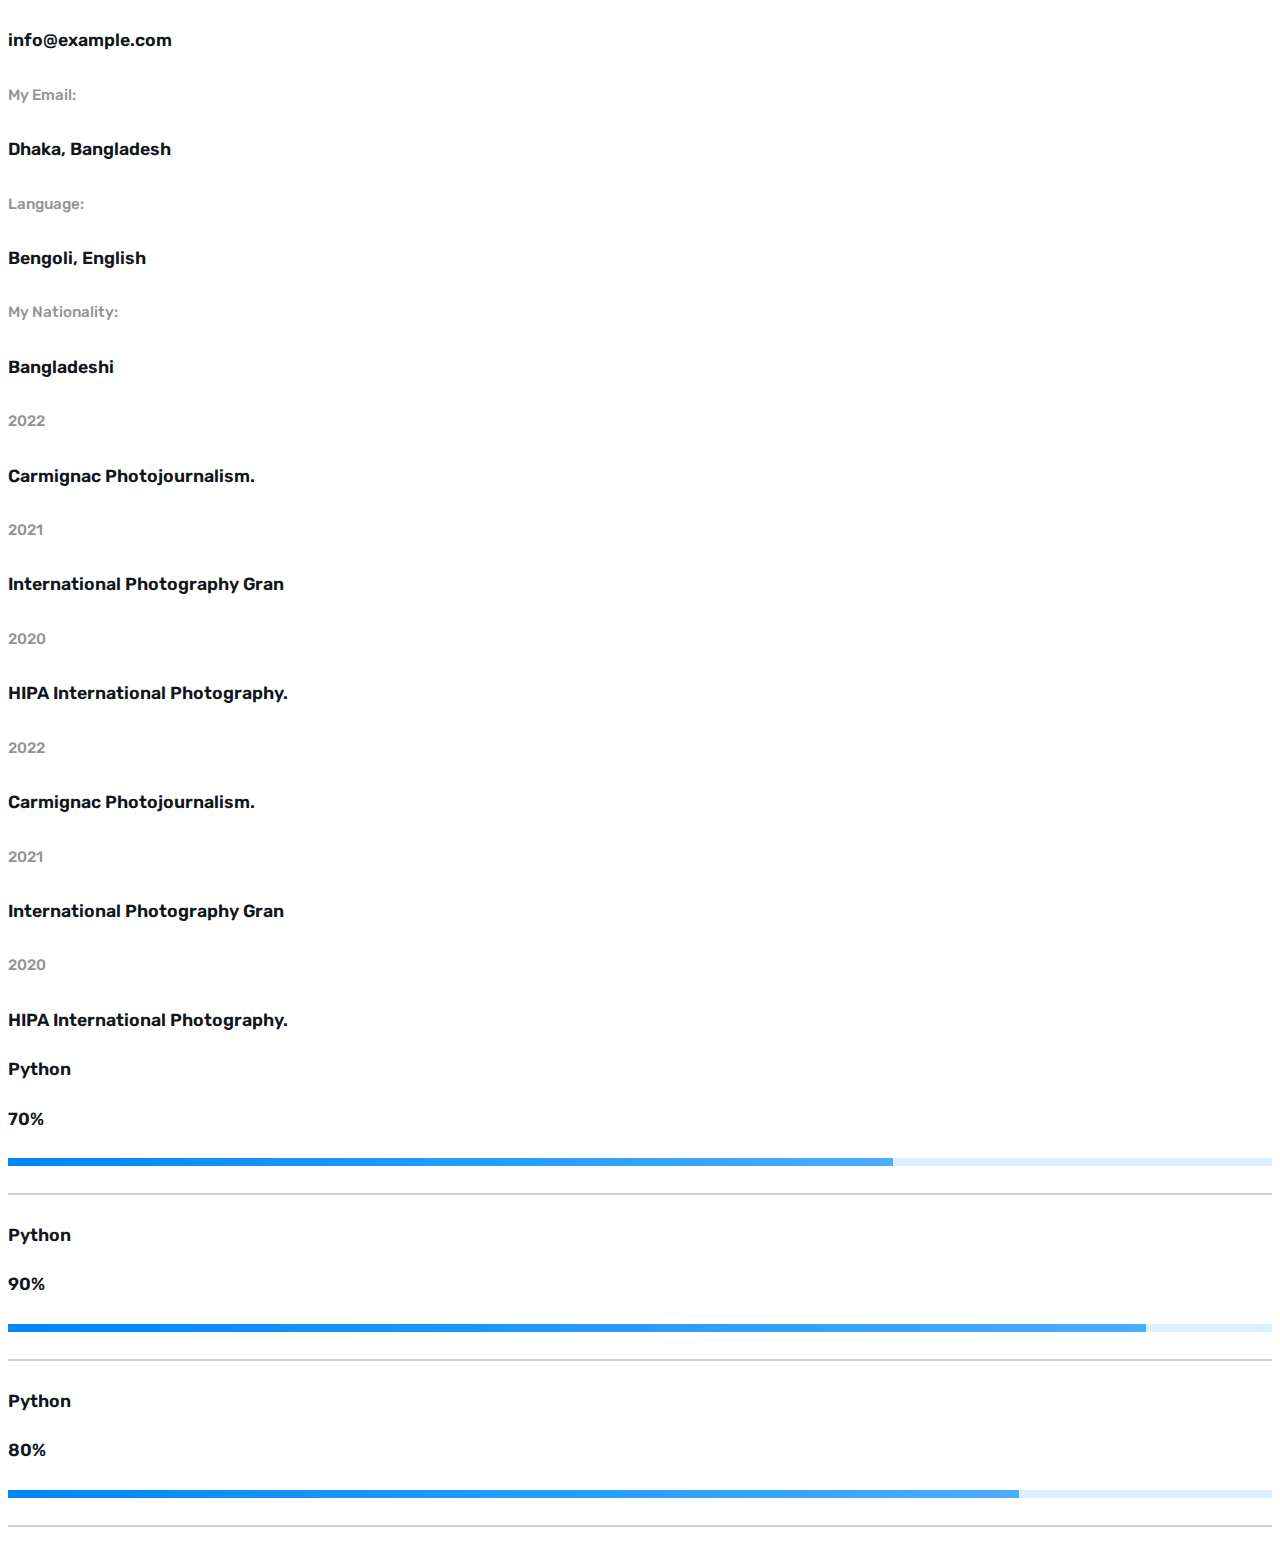
==== commit 2dd1f384: "about me design done!" ====
--- a/index.html
+++ b/index.html
@@ -107,7 +107,7 @@
     <!-- main content start -->
      <main class="">
         
-        <!-- main-banner-one = top-banner  -->
+        <!-- top-banner start -->
         <section class="top-banner">
             <!-- top banner background start -->
             <div class="banner-blur-one"><img src="asset/img/banner-blur1.png" alt="banner-blur"></div>
@@ -184,12 +184,167 @@
                 </div>
             </div>
             <!-- top banner content start -->
-
         </section>
+        <!-- top-banner end -->
 
         
-
-        <section style="height: 500px;"></section>
+        <!-- about-me start  -->
+        <section class="about-me">
+            <div class="container">
+                <div class="about-me-wrap">
+                    <div class="row">
+                        <div class="col-6">
+                            <div class="img-wrap position-relative">
+                                <img src="asset/img/about-us-img-one.jpg" class="photo" alt="...">
+
+                                <div class="experience-year position-absolute rounded-circle p-3">
+                                    <div class="mx-auto">
+                                        <h2 class="sub-heading text-center mb-1"><span>25</span>k</h2> 
+                                        <p class="text text-capitalize text-center">Years of experience</p>
+                                    </div>
+                                </div>
+                            </div>
+                        </div>
+
+                        <div class="col-6">
+                            <div class="information ms-4">
+                                <!-- section heading start  -->
+                                <div class="section-heading">
+                                    <div class="heading-style d-flex align-items-center">
+                                        <div class="left">
+                                            <div class="dot"></div>
+                                            <div class="dot"></div>
+                                        </div>
+                                        <div class="right">
+                                            <div class="dot"></div>
+                                            <div class="dot"></div>
+                                        </div>
+                                        <h2 class="sub-heading ms-2">I'm a Developer</h2>
+                                    </div>
+                                </div>
+
+                                <h1 class="heading">I Develop Ideas That Help People</h1>
+                                <p class="text mt-4">Sed aliquet quis diam sit amet blandit. Suspendisse sagittis magna et efficitur egestas. Integer laoreet ligula eu ultrices gravida.</p>
+
+                                <!-- info nav  -->
+                                <ul class="nav nav-info nav-pills mb-3 mt-4" id="pills-tab" role="tablist">
+                                    <li class="nav-item" role="presentation">
+                                      <button class="nav-link text-uppercase active" id="pills-details-tab" data-bs-toggle="pill" data-bs-target="#pills-details" type="button" role="tab" aria-controls="pills-details" aria-selected="true">My details</button>
+                                    </li>
+                                    <li class="nav-item" role="presentation">
+                                      <button class="nav-link text-uppercase " id="pills-awards-tab" data-bs-toggle="pill" data-bs-target="#pills-awards" type="button" role="tab" aria-controls="pills-awards" aria-selected="false">My awards</button>
+                                    </li>
+                                    <li class="nav-item" role="presentation">
+                                      <button class="nav-link text-uppercase " id="pills-skills-tab" data-bs-toggle="pill" data-bs-target="#pills-skills" type="button" role="tab" aria-controls="pills-skills" aria-selected="false">my skilss</button>
+                                    </li>
+                                </ul>
+
+                                <!-- info content  -->
+                                <div class="tab-content mt-3 mt-lg-4" id="pills-tabContent">
+                                    <!-- My details start  -->
+                                    <div class="tab-pane fade show active" id="pills-details" role="tabpanel" aria-labelledby="pills-details-tab" tabindex="0">
+                                        <ul class="row gy-4 row-cols-2">
+                                            <li class="col">
+                                                <h6 class="property">My Name:</h6>
+                                                <h5 class="value">James Smith</h5>
+                                            </li>
+                                            <li class="col">
+                                                <h6 class="property">My Mobile No:</h6>
+                                                <h5 class="value">+880 1711 XXX XXX</h5>
+                                            </li>
+                                            <li class="col">
+                                                <h6 class="property">My Email:</h6>
+                                                <h5 class="value">info@example.com</h5>
+                                            </li>
+                                            <li class="col">
+                                                <h6 class="property">My Email:</h6>
+                                                <h5 class="value">Dhaka, Bangladesh</h5>
+                                            </li>
+                                            <li class="col">
+                                                <h6 class="property">Language:</h6>
+                                                <h5 class="value"> Bengoli, English</h5>
+                                            </li>
+                                            <li class="col">
+                                                <h6 class="property">My Nationality:</h6>
+                                                <h5 class="value"> Bangladeshi</h5>
+                                            </li>
+                                        </ul>
+                                    </div>
+
+                                    <!-- my awards start  -->
+                                    <div class="tab-pane fade" id="pills-awards" role="tabpanel" aria-labelledby="pills-awards-tab" tabindex="0">
+                                        <ul class="row gy-4 row-cols-2">
+                                            <li class="col">
+                                                <h6 class="property">2022</h6>
+                                                <h5 class="value">Carmignac Photojournalism.</h5>
+                                            </li>
+                                            <li class="col">
+                                                <h6 class="property">2021</h6>
+                                                <h5 class="value">International Photography Gran</h5>
+                                            </li>
+                                            <li class="col">
+                                                <h6 class="property">2020</h6>
+                                                <h5 class="value">HIPA International Photography.</h5>
+                                            </li>
+                                            <li class="col">
+                                                <h6 class="property">2022</h6>
+                                                <h5 class="value">Carmignac Photojournalism.</h5>
+                                            </li>
+                                            <li class="col">
+                                                <h6 class="property">2021</h6>
+                                                <h5 class="value">International Photography Gran</h5>
+                                            </li>
+                                            <li class="col">
+                                                <h6 class="property">2020</h6>
+                                                <h5 class="value">HIPA International Photography.</h5>
+                                            </li>
+                                        </ul>
+                                    </div>
+
+                                    <!-- my skills start  -->
+                                    <div class="tab-pane fade" id="pills-skills" role="tabpanel" aria-labelledby="pills-skills-tab" tabindex="0">
+                                        
+                                        <div class="skill">
+                                            <div class="d-flex justify-content-between">
+                                                <h5>Python</h5>
+                                                <h5>70%</h5>
+                                            </div>
+                                            <div class="progress" role="progressbar" aria-label="my skills" aria-valuenow="70" aria-valuemin="0" aria-valuemax="100">
+                                                <div class="progress-bar rounded-pill" style="width: 70%"></div>
+                                            </div>
+                                        </div>
+
+                                        <div class="skill">
+                                            <div class="d-flex justify-content-between">
+                                                <h5>Python</h5>
+                                                <h5>90%</h5>
+                                            </div>
+                                            <div class="progress" role="progressbar" aria-label="my skills" aria-valuenow="90" aria-valuemin="0" aria-valuemax="100">
+                                                <div class="progress-bar rounded-pill" style="width: 90%"></div>
+                                            </div>
+                                        </div>
+
+                                        <div class="skill">
+                                            <div class="d-flex justify-content-between">
+                                                <h5>Python</h5>
+                                                <h5>80%</h5>
+                                            </div>
+                                            <div class="progress" role="progressbar" aria-label="my skills" aria-valuenow="80" aria-valuemin="0" aria-valuemax="100">
+                                                <div class="progress-bar rounded-pill" style="width: 80%"></div>
+                                            </div>
+                                        </div>
+
+                                    </div>
+                                </div>
+
+                            </div>
+                        </div>
+                    </div>
+                </div>
+            </div>
+        </section>
+        <!-- about-me end  -->
+
       
 
 
--- a/asset/css/style.min.css
+++ b/asset/css/style.min.css
@@ -1 +1 @@
-@import"https://fonts.googleapis.com/css2?family=Jost:ital,wght@0,100..900;1,100..900&display=swap";@import"https://fonts.googleapis.com/css2?family=Rubik:ital,wght@0,300..900;1,300..900&display=swap";@import"/node_modules/bootstrap/scss/bootstrap.scss";@import"../node_modules/bootstrap/dist/css/bootstrap.css";@import"../node_modules/bootstrap/scss/bootstrap.scss";h1,h2,h3,h4,h5,h6{font-family:"Jost",sans-serif;font-optical-sizing:auto;font-weight:700;font-style:normal}body{font-family:"Rubik",sans-serif;font-optical-sizing:auto;font-weight:400;font-style:normal}ul{list-style:none;padding-left:0px}a{text-decoration:none}p{margin:0}.form-control:focus,.form-select:focus{box-shadow:none;border:1px solid #0087f6;outline:none}.form-select:focus{box-shadow:none;border:1px solid #0087f6;outline:none}.form-select:focus option:hover{background:red !important}section{overflow:hidden}.slider-container{position:relative;margin:0 auto}.slider-container .slider-wrapper{display:flex;transition:transform .5s ease}.slider-container .slider-wrapper .product-card{flex:0 0 calc(20% - 10px);max-width:calc(20% - 10px);box-sizing:border-box;margin:0 12px}.slider-container .prev-btn,.slider-container .next-btn{position:absolute;top:50%;transform:translateY(-50%);background:rgba(220,183,82,.5019607843);color:#fff;border:none;padding:2px 6px 6px 6px;cursor:pointer;font-size:32px}.slider-container .prev-btn{left:0}.slider-container .next-btn{right:0}.slider-3items-container{position:relative;margin:0 auto}.slider-3items-container .slider-3items-wrapper{display:flex;transition:transform .5s ease}.slider-3items-container .slider-3items-wrapper .product-card{flex:0 0 calc(33.3333% - 10px);max-width:calc(33.3333% - 10px);box-sizing:border-box;margin:0 12px}.slider-3items-container .prev-btn,.slider-3items-container .next-btn{position:absolute;top:50%;transform:translateY(-50%);background:rgba(220,183,82,.5019607843);color:#fff;border:none;padding:2px 6px 6px 6px;cursor:pointer;font-size:32px}.slider-3items-container .prev-btn{left:0}.slider-3items-container .next-btn{right:0}.testimonial-slider-container{position:relative;margin:0 auto}.testimonial-slider-container .testimonial-slider-wrapper{display:flex;transition:transform .5s ease}.testimonial-slider-container .testimonial-slider-wrapper .testimonial-card{flex:0 0 calc(16.6666% - 10px);max-width:calc(16.6666% - 10px);box-sizing:border-box;margin:0 12px}.testimonial-slider-container .prev-btn,.testimonial-slider-container .next-btn{position:absolute;top:50%;transform:translateY(-50%);background:rgba(220,183,82,.5019607843);color:#fff;border:none;padding:2px 6px 6px 6px;cursor:pointer;font-size:32px}.testimonial-slider-container .prev-btn{left:0}.testimonial-slider-container .next-btn{right:0}@media(max-width: 1200px){.slider-container .slider-wrapper .product-card{flex:0 0 calc(25% - 10px);max-width:calc(25% - 10px)}.slider-3items-container .slider-3items-wrapper .product-card{flex:0 0 calc(38% - 10px);max-width:calc(38% - 10px);margin:0 10px}.testimonial-slider-container .testimonial-slider-wrapper .testimonial-card{flex:0 0 calc(20% - 10px);max-width:calc(20% - 10px);margin:0 12px}}@media(max-width: 992px){.slider-container .slider-wrapper .product-card{flex:0 0 calc(33.333% - 10px);max-width:calc(33.333% - 10px);margin:0 8px}.slider-container .prev-btn,.slider-container .next-btn{padding:2px 6px 6px 6px;font-size:24px}.slider-3items-container .slider-3items-wrapper .product-card{flex:0 0 calc(54% - 10px);max-width:calc(54% - 10px);margin:0 8px}.slider-3items-container .prev-btn,.slider-3items-container .next-btn{padding:2px 6px 6px 6px;font-size:24px}.testimonial-slider-container .testimonial-slider-wrapper .testimonial-card{flex:0 0 calc(25% - 10px);max-width:calc(25% - 10px);margin:0 8px}.testimonial-slider-container .prev-btn,.testimonial-slider-container .next-btn{padding:2px 6px 6px 6px;font-size:24px}}@media(max-width: 768px){.slider-container .slider-wrapper .product-card{flex:0 0 calc(46% - 10px);max-width:calc(46% - 10px);margin:0 8px}.slider-3items-container .slider-3items-wrapper .product-card{flex:0 0 calc(80% - 10px);max-width:calc(80% - 10px);margin:0 8px}.testimonial-slider-container .testimonial-slider-wrapper .testimonial-card{flex:0 0 calc(33.33% - 10px);max-width:calc(33.333% - 10px);margin:0 8px}}@media(max-width: 576px){.slider-container .slider-wrapper .product-card{flex:0 0 calc(50% - 10px);max-width:calc(50% - 10px);margin:0 6px}.slider-container .prev-btn,.slider-container .next-btn{padding:2px 5px 5px 5px;font-size:20px}.slider-3items-container .slider-3items-wrapper .product-card{flex:0 0 calc(100% - 10px);max-width:calc(100% - 10px);margin:0 6px}.slider-3items-container .prev-btn,.slider-3items-container .next-btn{padding:2px 5px 5px 5px;font-size:20px}.testimonial-slider-container .testimonial-slider-wrapper .testimonial-card{flex:0 0 calc(50% - 10px);max-width:calc(50% - 10px);margin:0 6px}.testimonial-slider-container .prev-btn,.testimonial-slider-container .next-btn{padding:2px 5px 5px 5px;font-size:20px}}.product-card{box-shadow:rgba(0,0,0,.1) 0px 10px 15px -3px,rgba(0,0,0,.05) 0px 4px 6px -2px}.product-card .card-img-top{width:100%;height:15.875rem;object-fit:cover}.product-card .rating{position:absolute;left:.95rem;bottom:.7rem;background:rgba(255,255,255,.5882352941);padding:.2rem .62rem;font-size:.8rem;color:#10161b;border-radius:.2rem}.product-card .rating i{color:#0087f6;font-size:.78rem}.product-card .card-body .card-title{color:#5c7e9b}.product-card .card-body .card-title:hover{text-decoration:underline}.product-card .card-body .price{font-size:1rem;color:#10161b;font-weight:600}.product-card .card-body .price .price-delete{color:#e84736;font-weight:300;font-size:.875rem}@media(max-width: 1400px){.product-card .card-img-top{height:13.625rem}}@media(max-width: 1200px){.product-card .card-img-top{height:14.375rem}.product-card .rating{left:.75rem;bottom:.5rem;padding:.15rem .52rem;font-size:.75rem}.product-card .rating i{font-size:.72rem}.product-card .card-body .price{font-size:.9rem}.product-card .card-body .price .price-delete{font-size:.75rem}}@media(max-width: 768px){.product-card .card-img-top{height:14.875rem}}@media(max-width: 576px){.product-card .card-img-top{height:10.813rem}.product-card .rating{left:.7rem;bottom:.4rem;padding:.14rem .46rem;font-size:.7rem}.product-card .rating i{font-size:.68rem}.product-card .card-body{padding:.5rem}.product-card .card-body .price{font-size:.77rem;margin:.1rem 0 .5rem 0 !important}.product-card .card-body .price .price-delete{font-size:.7rem}}.testimonial-card{overflow:hidden;box-shadow:rgba(0,0,0,.1) 0px 10px 15px -3px,rgba(0,0,0,.05) 0px 4px 6px -2px}.testimonial-card .user-photo-wrap{transform:rotate(45deg);overflow:hidden;border-radius:24px;width:130px;height:130px;margin-left:-20px;margin-top:-16px}.testimonial-card .user-photo-wrap .user-photo{transform:rotate(-45deg);width:140%;height:140%;object-fit:cover}.testimonial-card .ratting{position:absolute;right:1.2rem;top:7rem}.testimonial-card .ratting .rating-score{font-size:.87rem;color:#10161b}.testimonial-card .ratting .rating-stars{font-size:.7rem;color:#0087f6}.testimonial-card .quote{position:absolute;right:1.2rem;top:1.6rem;color:#0087f6;font-size:2rem}.testimonial-card .card-title{color:#10161b !important}@media(max-width: 1200px){.testimonial-card .user-photo-wrap{border-radius:20px;width:120px;height:120px}.testimonial-card .ratting{right:1rem;top:6.4rem}.testimonial-card .ratting .rating-score{font-size:.85rem}.testimonial-card .ratting .rating-stars{font-size:.68rem}.testimonial-card .quote{right:1rem;top:1.4rem;font-size:1.6rem}.testimonial-card .card-title,.testimonial-card .card-text{font-size:.75rem}}@media(max-width: 576px){.testimonial-card .user-photo-wrap{border-radius:16px}.testimonial-card .ratting{top:6.4rem}.testimonial-card .ratting .rating-score{font-size:.75rem}.testimonial-card .ratting .rating-stars{font-size:.62rem}.testimonial-card .quote{top:1.4rem;font-size:1.4rem}}.newsletter-card{box-shadow:rgba(0,0,0,.1) 0px 10px 15px -3px,rgba(0,0,0,.05) 0px 4px 6px -2px}.newsletter-card .form-control{min-width:21rem}@media(max-width: 992px){.newsletter-card{padding:0rem 1rem}.newsletter-card .form-control{min-width:10rem}}@media(max-width: 768px){.newsletter-card{padding:0rem 1rem}.newsletter-card .heading{font-size:1rem;text-align:center}.newsletter-card .text{text-align:center}.newsletter-card .form-control{min-width:14rem;font-size:.7rem}.newsletter-card .form{display:flex;justify-content:center}}@media(max-width: 576px){.newsletter-card{padding:0rem 1rem}.newsletter-card .heading{font-size:1rem;text-align:center}.newsletter-card .text{text-align:center}.newsletter-card .form-control{min-width:10rem;font-size:.7rem;padding:.3rem .5rem !important;border-radius:4px !important}.newsletter-card .btn{padding:.3rem .5rem !important;border-radius:4px !important}.newsletter-card .form{display:flex;justify-content:center}}.pagination .page-item.active .page-link{background:#0087f6;border:1px solid #0087f6;color:#fff}.pagination .page-link{color:#10161b}.pagination .page-link:focus{outline:none !important;box-shadow:none !important}.order-cart-container .order-cart-wrap{width:100%;height:100%;position:fixed;top:0;bottom:0;left:0;right:0;overflow:hidden;visibility:hidden;background:rgba(29,29,29,.4392156863);z-index:100}.order-cart-container .order-cart-wrap .order-cart{position:relative;width:23rem;height:100%;background:#fff;position:fixed;right:0;top:0}.order-cart-container .order-cart-wrap .order-cart .cart-top{height:3.6rem;background:#004f90}.order-cart-container .order-cart-wrap .order-cart .cart-top h5{font-size:1.2rem;color:#fff}.order-cart-container .order-cart-wrap .order-cart .cart-top img{height:1.8rem}.order-cart-container .order-cart-wrap .order-cart .cart-top .btn{color:#fafafa;font-weight:400}.order-cart-container .order-cart-wrap .order-cart .cart-item{border-bottom:1px solid #a7bacb;padding:12px 0}.order-cart-container .order-cart-wrap .order-cart .cart-item .qty-layout .btn{padding:0;font-size:1rem}.order-cart-container .order-cart-wrap .order-cart .cart-item .qty-layout .form-control{font-size:1rem}.order-cart-container .order-cart-wrap .order-cart .cart-item .card .card-title{font-size:.75rem}.order-cart-container .order-cart-wrap .order-cart .cart-btn{position:absolute;width:80%;left:60%;transform:translateX(-50%);bottom:2rem;padding:.4rem 0 1.5rem 0;border:none}.order-cart-container .order-cart-wrap .order-cart .cart-btn .btn-order{background:linear-gradient(90deg, #0087F6, #004f90);padding:.4rem 1.5rem;color:#fff;font-size:1rem}.order-cart-container .overlay{visibility:visible}.order-cart-container .order-cart-box{right:0;top:50%;transform:translateY(-50%);background:#00172a}.order-cart-container .order-cart-box div{padding:.3rem}.order-cart-container .order-cart-box div img{width:1.3rem;margin-top:.2rem;margin-bottom:.2rem}.order-cart-container .order-cart-box div h5{font-size:.8rem;color:#0087f6}.order-cart-container .order-cart-box h6{font-size:.8rem;color:#fff;background:#0087f6;padding:.3rem}@media(max-width: 992px){.order-cart-container .order-cart-wrap .order-cart{width:21rem}.order-cart-container .order-cart-wrap .order-cart .cart-top{height:3.2rem}.order-cart-container .order-cart-wrap .order-cart .cart-top h5{font-size:1rem}.order-cart-container .order-cart-wrap .order-cart .cart-top img{height:1.5rem}.order-cart-container .order-cart-wrap .order-cart .cart-item{padding:8px 0}.order-cart-container .order-cart-wrap .order-cart .cart-item .qty-layout .btn{font-size:.9rem}.order-cart-container .order-cart-wrap .order-cart .cart-item .qty-layout .form-control{font-size:.9rem}.order-cart-container .order-cart-wrap .order-cart .cart-item .card .card-title{font-size:.7rem}.order-cart-container .order-cart-wrap .order-cart .cart-btn{bottom:3.5rem}.order-cart-container .order-cart-wrap .order-cart .cart-btn .btn-order{font-size:.9rem}.order-cart-container .order-cart-box div{padding:.2rem}.order-cart-container .order-cart-box div img{width:1.1rem}.order-cart-container .order-cart-box div h5{font-size:.7rem}.order-cart-container .order-cart-box h6{font-size:.7rem;padding:.2rem}}.btn{color:#fff;font-weight:500;padding:1rem 2.2rem;border:none;position:relative;overflow:hidden;z-index:1;transition:color .4s ease;text-transform:uppercase}.btn-primary{background:linear-gradient(90deg, #0087F6, #49adff)}.btn-primary::before{content:"";position:absolute;top:0;left:50%;width:0;height:100%;background:linear-gradient(90deg, #F15A29, #f69576);z-index:-1;transition:width .6s ease,left .6s ease}.btn-primary:hover{color:#fff}.btn-primary:hover::before{width:200%;left:-50%}.btn-dark{background:#10161b;transition:.3s}.btn-dark:hover{color:#fff;background:#050608}.btn-white{background:#fff;color:#10161b;transition:.3s;box-shadow:rgba(50,50,93,.25) 0px 2px 5px -1px,rgba(0,0,0,.3) 0px 1px 3px -1px}.btn-white:hover{color:#fff;background:#0087f6}.bg-primary{background:#0087f6 !important}.bg-secondary{background:#f15a29 !important}.bg-dark{background:#10161b !important}.bg-danger{background:#e84736 !important}.bg-white{background:#fff !important}.bg-light{background:#fafafa !important}.bg-info{background:#e698f2 !important}.bg-warning{background:#f4e87b !important}.text-gradient{background:linear-gradient(90deg, #F15A29 0%, rgb(255, 175, 116) 100%);-webkit-background-clip:text;background-clip:text;color:rgba(0,0,0,0)}.text{color:#364a5b;font-size:1rem;line-height:1.6rem}.card-text{color:#364a5b;font-size:.875rem;line-height:1.5rem}.text-primary{color:#0087f6 !important}.text-dark{color:#10161b !important}.text-warning{color:#10161b !important}.text-light{color:#fafafa !important}.text-light{color:#fff !important}.text-danger{color:#e84736 !important}.text-info{color:#e698f2 !important}.text-link{color:#0087f6}.text-link:hover{text-decoration:underline}.link{color:#0087f6;font-size:.875rem}.link:hover{color:#006bc3}.link-light{color:#949494 !important}.heading{font-weight:700;color:#10161b;font-size:1.6rem}.sub-heading{font-weight:300;color:#10161b}.section-heading{font-weight:600;position:relative;text-align:center;color:#10161b;font-size:1.7rem;text-transform:uppercase}.section-heading::before{content:" ";width:100%;height:3px;background:#f3f3f3;position:absolute;left:0;bottom:-14px}.section-heading::after{content:" ";width:25%;height:3px;background:#0087f6;position:absolute;left:50%;transform:translateX(-50%);bottom:-14px}.card-title{font-weight:600;color:#10161b;font-size:.875rem}.hr,.hr-light{border:none;height:1px;background-color:#2e404e;opacity:.1;margin:1rem 0}.hr-light{background-color:#5c7e9b}@media(max-width: 1200px){.section-heading{font-size:1.4rem}.heading{font-size:1.4rem}.card-title{font-size:.75rem}.btn{font-size:.875rem;border-radius:8px}}@media(max-width: 992px){.section-heading{font-size:1.1rem}.heading{font-size:1.2rem}.card-title{font-size:.7rem}.btn{font-size:.75rem;border-radius:4px}.card-text{color:#364a5b;font-size:.75rem;line-height:1.2rem}}@media(max-width: 768px){.heading{font-size:1rem}.sub-heading{font-size:.9rem}.section-heading{font-size:1rem}.btn{font-size:.7rem}.text{font-size:.75rem}.card-text{font-size:.7rem}.link{font-size:.78rem}}@media(max-width: 768px){.heading{font-size:.9rem}.sub-heading{font-size:.87rem}.section-heading{font-size:.9rem}.section-heading::before{height:2px;bottom:-10px}.section-heading::after{height:2px;bottom:-10px}}@keyframes fadeInDown{from{top:-170px}to{top:0}}@keyframes rotate-circle{0%{transform:rotate(0deg) translateX(20px) translateY(-10px)}100%{transform:rotate(360deg) translateX(20px) translateY(-10px)}}@keyframes shake-circle{0%{transform:translateX(0) translateY(-10px)}25%{transform:translateX(-10px) translateY(-10px)}50%{transform:translateX(10px) translateY(-10px)}75%{transform:translateX(-8px) translateY(-10px)}100%{transform:translateX(0) translateY(-10px)}}@keyframes zoom-fade{0%{transform:scale(1);opacity:1}50%{transform:scale(1.1);opacity:.7}100%{transform:scale(1);opacity:1}}@keyframes fadeInDown{from{opacity:0;transform:translateY(-50px)}to{opacity:1;transform:translateY(0)}}@keyframes fadeInLeft{from{opacity:0;transform:translateX(-50px)}to{opacity:1;transform:translateX(0)}}@keyframes fadeInRight{from{opacity:0;transform:translateX(50px)}to{opacity:1;transform:translateX(0)}}@keyframes fadeInUp{from{visibility:visible;transform:translateY(30%)}to{visibility:visible;transform:translateY(0)}}@keyframes move2{0%{transform:translateX(0)}50%{transform:translateX(20px)}100%{transform:translateX(0)}}@keyframes move-rotate{0%{transform:translateX(0) rotate(0deg)}50%{transform:translateX(20px) rotate(10deg)}100%{transform:translateX(0) rotate(0deg)}}@keyframes move_left_angle{0%{transform:translate(0, 0)}25%{transform:translate(-10px, -10px)}50%{transform:translate(0px, -20px)}75%{transform:translate(-10px, -10px)}100%{transform:translate(0, 0)}}@keyframes move_right_angle{0%{transform:translate(0, 0)}25%{transform:translate(10px, 10px)}50%{transform:translate(0px, 20px)}75%{transform:translate(10px, 10px)}100%{transform:translate(0, 0)}}@keyframes waveBtn{0%{transform:translate(-50%, -50%) scale(0);opacity:0}25%{transform:translate(-50%, -50%) scale(1.1);opacity:.3}50%{transform:translate(-50%, -50%) scale(1.2);opacity:.15}100%{transform:translate(-50%, -50%) scale(0);opacity:0}}@keyframes rotateHand{0%{transform:rotate(0deg)}50%{transform:rotate(20deg)}100%{transform:rotate(0deg)}}.navbar{position:fixed;width:100%;z-index:100;background-color:rgba(0,0,0,0);transition:background-color .3s,top .3s;border-bottom:1px solid #10161b}.navbar.fixed-nav{top:0;background-color:#fff;box-shadow:0 4px 6px rgba(0,0,0,.1);border-bottom:none;animation:fadeInDown .5s ease-in-out}.navbar .navbar-toggler:focus{outline:none !important;box-shadow:none !important}.navbar .offcanvas{padding:2rem 0}.navbar .offcanvas .btn-close:focus{outline:none;box-shadow:none;font-size:.8rem !important}.navbar .offcanvas .navbar-nav{align-items:center}.navbar .offcanvas .navbar-nav .nav-item{font-size:1.1rem;font-family:"Jost",sans-serif;font-weight:600;position:relative}.navbar .offcanvas .navbar-nav .nav-item .nav-link{color:#10161b;letter-spacing:2px;transition:.3s}.navbar .offcanvas .navbar-nav .nav-item .nav-link:hover{color:#0087f6}.navbar .user-sm{color:#0087f6}.navbar .logo{height:2.625rem}.nav-bottom{border-top:1px solid #9ab0c3 !important;height:3.3rem}.nav-bottom .active{border-top:2px solid #0087f6;padding:.6rem 0rem;font-weight:500;margin-top:-0.66rem;color:#0087f6 !important}.nav-bottom ul{margin-top:.5rem}.nav-bottom ul .nav-item{width:3.5rem}.nav-bottom ul .nav-item .nav-link{font-size:.75rem;transition:.4s}.nav-bottom ul .nav-item .nav-link:hover i{color:#0087f6}.nav-bottom ul .nav-item .nav-link span{font-size:.72rem !important;margin-top:-1px}@media(max-width: 1200px){.navbar .offcanvas{width:250px}.navbar .offcanvas .main-categories .nav-item{font-size:.75rem}.navbar .offcanvas .main-categories .nav-item .nav-link i{font-size:.7rem;margin-left:-3px}.navbar .offcanvas .main-categories .nav-item .sub-categories{top:41px}.navbar .offcanvas .main-categories .nav-item .sub-categories .sub-item{font-size:.75rem}}@media(min-width: 992px){.nav-bottom{display:none}}@media(max-width: 992px){.visible-lg{display:none}.navbar .offcanvas .search-sm input{font-size:.7rem;border:none;color:#ccc}.navbar .offcanvas .search-sm input:focus{border-bottom:1px solid #e8e8e8}.navbar .offcanvas .search-sm .search-btn{border:none;color:#bdbdbd;background:none}.navbar .offcanvas .main-categories .nav-item{font-size:.8rem}.navbar .offcanvas .main-categories .nav-item .nav-link i{font-size:.7rem;position:absolute;right:0;rotate:-90deg}.navbar .offcanvas .main-categories .nav-item .sub-categories{left:120px;top:10px;padding:.1rem 1rem;width:16rem}.navbar .offcanvas .main-categories .nav-item .sub-categories .sub-item{font-size:.75rem}.navbar .logo{height:3.5rem;padding:.3rem}}@media(max-width: 768px){.navbar .logo{height:3rem;padding:.4rem}}@media(max-width: 576px){.navbar .offcanvas .main-categories .nav-item{font-size:.75rem;padding:8px 0}.navbar .offcanvas .main-categories .nav-item .sub-categories{left:70px;padding:.1rem .85rem;width:15.5rem}.navbar .offcanvas .main-categories .nav-item .sub-categories .sub-item{font-size:.72rem}}.footer{background:#10161b}.footer .footer-wrap{color:#fafafa}.footer .footer-wrap .logo{height:7rem}.footer .footer-wrap .mobile{color:#0087f6;font-size:1.5rem;font-weight:600}.footer .footer-wrap .social-link{font-size:1.2rem;margin-top:1rem}.footer .footer-wrap .social-link a{color:#0087f6;margin-right:.75rem}.footer .footer-wrap .contact li{margin-top:.5rem;font-size:.875rem}.footer .footer-wrap .contact li a{color:#fafafa}.footer .footer-wrap .photo-link{width:100%}.footer .footer-wrap .payment-img{width:100%}@media(max-width: 1200px){.footer .footer-wrap .logo{height:5rem}.footer .footer-wrap .mobile{font-size:1rem}.footer .footer-wrap .hour{font-size:.75rem}.footer .footer-wrap .social-link{font-size:1rem;margin-top:.9rem}.footer .footer-wrap .social-link a{color:#0087f6;margin-right:.75rem}.footer .footer-wrap .contact li{margin-top:.4rem;font-size:.75rem}}@media(max-width: 576px){.footer .footer-wrap .logo{height:3.5rem}.footer .footer-wrap .mobile{font-size:.85rem}.footer .footer-wrap .hour{font-size:.65rem}.footer .footer-wrap .hour i{display:none}.footer .footer-wrap .social-link{font-size:.85rem;margin-top:.8rem}.footer .footer-wrap .social-link a{color:#0087f6;margin-right:.7rem}.footer .footer-wrap .contact li{margin-top:.4rem;font-size:.7rem}.footer .footer-wrap h5{font-size:1rem}}.signup-form form{width:24rem}.signup-form form .btn{font-size:.9rem}@media(max-width: 576px){.signup-form form{width:100%}.signup-form form .btn{font-size:.9rem}}.bg-img{background-image:url(../img/bg-img.jpeg);background-position:center;width:100%;height:100%;object-fit:cover;background-repeat:no-repeat;background-size:cover;position:fixed;top:0;bottom:0;left:0;right:0;z-index:-100 !important}.top-banner{position:relative;width:100%;z-index:0;padding-top:196px}.top-banner img,.top-banner svg{vertical-align:middle}.top-banner img{width:auto;max-width:100%}.top-banner .banner-blur-one{position:absolute;top:-280px;left:-280px;z-index:-1;animation-name:zoom-fade;animation-duration:4s;animation-iteration-count:infinite;animation-timing-function:linear;-webkit-animation-name:zoom-fade;-webkit-animation-duration:4s;-webkit-animation-iteration-count:infinite;-webkit-animation-timing-function:linear}.top-banner .banner-blur-two{position:absolute;top:-280px;right:-280px;z-index:-1;animation-name:zoom-fade;animation-duration:4s;animation-iteration-count:infinite;animation-timing-function:linear;-webkit-animation-name:zoom-fade;-webkit-animation-duration:4s;-webkit-animation-iteration-count:infinite;-webkit-animation-timing-function:linear}.top-banner .banner-bg-line{position:absolute;top:0;left:8;z-index:-1;animation-name:fadeInDown;animation-duration:1s;animation-fill-mode:forwards}.top-banner .banner-object-one{position:absolute;top:60%;left:0;z-index:-1;animation-delay:.8s;animation-name:fadeInLeft;animation-duration:1s;animation-fill-mode:forwards}.top-banner .banner-object-two{position:absolute;top:20%;right:0;z-index:-1;animation-delay:.8s;animation-name:fadeInRight;animation-duration:1s;animation-fill-mode:forwards}.top-banner .banner-bg-circle{position:absolute;top:0;left:0;width:100%;transform:translateX(20px) translateY(-10px);animation:shake-circle 16s infinite}.top-banner .container{position:relative;z-index:5}.top-banner .container .banner-content-one .sub-heading{position:relative;font-size:22px;color:#f15a29;line-height:22px;font-weight:600;text-transform:uppercase;margin-bottom:1rem;display:inline-block;visibility:hidden;animation:fadeInUp 1s cubic-bezier(0.25, 0.1, 0.25, 1) forwards;animation-delay:.5s}.top-banner .container .banner-content-one .heading{font-size:80px;font-weight:700;line-height:100px;margin-bottom:1rem;visibility:hidden;animation:fadeInUp 1s cubic-bezier(0.25, 0.1, 0.25, 1) forwards;animation-delay:.6s}.top-banner .container .banner-content-one .heading .hand-move{display:inline-block;animation:rotateHand 1s infinite}.top-banner .container .banner-content-one .text{font-size:18px;line-height:28px;visibility:hidden;animation:fadeInUp 1s cubic-bezier(0.25, 0.1, 0.25, 1) forwards;animation-delay:.8s}.top-banner .container .banner-content-one .banner-btn{margin-top:3rem;visibility:hidden;animation:fadeInUp 1s cubic-bezier(0.25, 0.1, 0.25, 1) forwards;animation-delay:.9s}.top-banner .container .banner-content-one .banner-btn .banner-play-btn{width:60px;height:60px;position:relative;margin-left:30px;background:linear-gradient(90deg, rgb(251, 120, 120) 0%, rgb(255, 175, 116) 100%);border-radius:50%;display:inline-flex;justify-content:center;align-items:center;background-size:200% 100%;background-position:left center;-webkit-box-shadow:5px 5px 30px 0px rgba(251,122,120,.35);-moz-box-shadow:5px 5px 30px 0px rgba(251,122,120,.35);box-shadow:5px 5px 30px 0px rgba(251,122,120,.35);transition:all .2s cubic-bezier(0.98, 0.57, 1, 1) 0s;z-index:1}.top-banner .container .banner-content-one .banner-btn .banner-play-btn::before{content:"";position:absolute;top:50%;left:50%;width:120%;height:120%;background:linear-gradient(90deg, rgb(251, 120, 120) 0%, rgb(255, 175, 116) 100%);border-radius:50%;transform:translate(-50%, -50%) scale(1);animation:waveBtn 2.5s infinite;z-index:-1}.top-banner .container .banner-content-one .banner-btn a,.top-banner .container .banner-content-one .banner-btn a:hover,.top-banner .container .banner-content-one .banner-btn a:focus{text-decoration:none;outline:none}.top-banner .container .banner-content-one .social-media{color:#10161b;font-size:1rem;font-weight:500;margin-top:4rem;visibility:hidden;animation:fadeInUp 1s cubic-bezier(0.25, 0.1, 0.25, 1) forwards;animation-delay:1s}.top-banner .container .banner-content-one .social-media li{margin-right:1rem}.top-banner .container .banner-content-one .social-media a{color:#10161b;padding:.6rem .75rem;background:#e9e9e9;transition:.4s}.top-banner .container .banner-content-one .social-media a:hover{color:#fff;background:#0087f6}.top-banner .container .top-banner-img-wrap{visibility:visible;animation-delay:.5s;animation-name:fadeInUp}.top-banner .container .top-banner-img-wrap .top-banner-img{position:relative}.top-banner .container .top-banner-img-wrap .top-banner-img .banner-line-one{position:absolute;top:0;left:0%;z-index:-1}.top-banner .container .top-banner-img-wrap .top-banner-img .banner-bg-one{position:absolute;top:0;left:0%;z-index:-1;animation:move-rotate 5s infinite ease-in-out}.top-banner .container .top-banner-img-wrap .top-banner-img .box-right{width:270px;background-color:#fff;position:absolute;top:200px;right:0;border-radius:10px;padding:25px;display:flex;align-items:center;-webkit-box-shadow:30px 30px 60px 0px rgba(0,0,0,.1);-moz-box-shadow:30px 30px 60px 0px rgba(0,0,0,.1);box-shadow:30px 30px 60px 0px rgba(0,0,0,.1);animation:move_left_angle 5s linear infinite}.top-banner .container .top-banner-img-wrap .top-banner-img .box-right .icon{width:60px;height:60px;background-color:#d4f8ca;display:flex;align-items:center;justify-content:center;border-radius:100%;margin-right:20px}.top-banner .container .top-banner-img-wrap .top-banner-img .box-right .box-txt-one{width:calc(100% - 80px)}.top-banner .container .top-banner-img-wrap .top-banner-img .box-right .box-txt-one span{font-family:"Rubik",sans-serif;font-size:18px;line-height:15px;color:#10161b;font-weight:500}.top-banner .container .top-banner-img-wrap .top-banner-img .box-left{background-color:#fff;position:absolute;bottom:90px;left:0;border-radius:10px;padding:25px;display:flex;align-items:center;-webkit-box-shadow:30px 30px 60px 0px rgba(0,0,0,.1);-moz-box-shadow:30px 30px 60px 0px rgba(0,0,0,.1);box-shadow:30px 30px 60px 0px rgba(0,0,0,.1);animation:move_right_angle 5s linear infinite}.top-banner .container .top-banner-img-wrap .top-banner-img .box-left .icon{width:60px;height:60px;background-color:#d4f8ca;display:flex;align-items:center;justify-content:center;border-radius:100%;margin-right:20px}.top-banner .container .top-banner-img-wrap .top-banner-img .box-left .box-txt-two{width:calc(100% - 80px)}.top-banner .container .top-banner-img-wrap .top-banner-img .box-left .box-txt-two span:first-child{font-family:"Rubik",sans-serif;font-size:18px;line-height:15px;color:#10161b;font-weight:500;display:block}.top-banner .container .top-banner-img-wrap .top-banner-img .box-left .box-txt-two span:last-child{font-family:"Jost",sans-serif;color:#fb7878;font-size:25px;font-weight:800}.top-banner .container .top-banner-img-wrap .top-banner-img .box-left .box-txt-two .title{color:#fb7878;margin-bottom:0;display:inline-block;margin-top:8px;font-family:"Jost",sans-serif;font-size:25px;line-height:35px;font-weight:700}/*# sourceMappingURL=style.min.css.map */+@import"https://fonts.googleapis.com/css2?family=Jost:ital,wght@0,100..900;1,100..900&display=swap";@import"https://fonts.googleapis.com/css2?family=Rubik:ital,wght@0,300..900;1,300..900&display=swap";@import"/node_modules/bootstrap/scss/bootstrap.scss";@import"../node_modules/bootstrap/dist/css/bootstrap.css";@import"../node_modules/bootstrap/scss/bootstrap.scss";h1,h2,h3,h4,h5,h6{font-family:"Jost",sans-serif;font-optical-sizing:auto;font-weight:700;font-style:normal}body{font-family:"Rubik",sans-serif;font-optical-sizing:auto;font-weight:400;font-style:normal}ul{list-style:none;padding-left:0px}a{text-decoration:none}p{margin:0}.form-control:focus,.form-select:focus{box-shadow:none;border:1px solid #0087f6;outline:none}.form-select:focus{box-shadow:none;border:1px solid #0087f6;outline:none}.form-select:focus option:hover{background:red !important}section{overflow:hidden}.slider-container{position:relative;margin:0 auto}.slider-container .slider-wrapper{display:flex;transition:transform .5s ease}.slider-container .slider-wrapper .product-card{flex:0 0 calc(20% - 10px);max-width:calc(20% - 10px);box-sizing:border-box;margin:0 12px}.slider-container .prev-btn,.slider-container .next-btn{position:absolute;top:50%;transform:translateY(-50%);background:rgba(220,183,82,.5019607843);color:#fff;border:none;padding:2px 6px 6px 6px;cursor:pointer;font-size:32px}.slider-container .prev-btn{left:0}.slider-container .next-btn{right:0}.slider-3items-container{position:relative;margin:0 auto}.slider-3items-container .slider-3items-wrapper{display:flex;transition:transform .5s ease}.slider-3items-container .slider-3items-wrapper .product-card{flex:0 0 calc(33.3333% - 10px);max-width:calc(33.3333% - 10px);box-sizing:border-box;margin:0 12px}.slider-3items-container .prev-btn,.slider-3items-container .next-btn{position:absolute;top:50%;transform:translateY(-50%);background:rgba(220,183,82,.5019607843);color:#fff;border:none;padding:2px 6px 6px 6px;cursor:pointer;font-size:32px}.slider-3items-container .prev-btn{left:0}.slider-3items-container .next-btn{right:0}.testimonial-slider-container{position:relative;margin:0 auto}.testimonial-slider-container .testimonial-slider-wrapper{display:flex;transition:transform .5s ease}.testimonial-slider-container .testimonial-slider-wrapper .testimonial-card{flex:0 0 calc(16.6666% - 10px);max-width:calc(16.6666% - 10px);box-sizing:border-box;margin:0 12px}.testimonial-slider-container .prev-btn,.testimonial-slider-container .next-btn{position:absolute;top:50%;transform:translateY(-50%);background:rgba(220,183,82,.5019607843);color:#fff;border:none;padding:2px 6px 6px 6px;cursor:pointer;font-size:32px}.testimonial-slider-container .prev-btn{left:0}.testimonial-slider-container .next-btn{right:0}@media(max-width: 1200px){.slider-container .slider-wrapper .product-card{flex:0 0 calc(25% - 10px);max-width:calc(25% - 10px)}.slider-3items-container .slider-3items-wrapper .product-card{flex:0 0 calc(38% - 10px);max-width:calc(38% - 10px);margin:0 10px}.testimonial-slider-container .testimonial-slider-wrapper .testimonial-card{flex:0 0 calc(20% - 10px);max-width:calc(20% - 10px);margin:0 12px}}@media(max-width: 992px){.slider-container .slider-wrapper .product-card{flex:0 0 calc(33.333% - 10px);max-width:calc(33.333% - 10px);margin:0 8px}.slider-container .prev-btn,.slider-container .next-btn{padding:2px 6px 6px 6px;font-size:24px}.slider-3items-container .slider-3items-wrapper .product-card{flex:0 0 calc(54% - 10px);max-width:calc(54% - 10px);margin:0 8px}.slider-3items-container .prev-btn,.slider-3items-container .next-btn{padding:2px 6px 6px 6px;font-size:24px}.testimonial-slider-container .testimonial-slider-wrapper .testimonial-card{flex:0 0 calc(25% - 10px);max-width:calc(25% - 10px);margin:0 8px}.testimonial-slider-container .prev-btn,.testimonial-slider-container .next-btn{padding:2px 6px 6px 6px;font-size:24px}}@media(max-width: 768px){.slider-container .slider-wrapper .product-card{flex:0 0 calc(46% - 10px);max-width:calc(46% - 10px);margin:0 8px}.slider-3items-container .slider-3items-wrapper .product-card{flex:0 0 calc(80% - 10px);max-width:calc(80% - 10px);margin:0 8px}.testimonial-slider-container .testimonial-slider-wrapper .testimonial-card{flex:0 0 calc(33.33% - 10px);max-width:calc(33.333% - 10px);margin:0 8px}}@media(max-width: 576px){.slider-container .slider-wrapper .product-card{flex:0 0 calc(50% - 10px);max-width:calc(50% - 10px);margin:0 6px}.slider-container .prev-btn,.slider-container .next-btn{padding:2px 5px 5px 5px;font-size:20px}.slider-3items-container .slider-3items-wrapper .product-card{flex:0 0 calc(100% - 10px);max-width:calc(100% - 10px);margin:0 6px}.slider-3items-container .prev-btn,.slider-3items-container .next-btn{padding:2px 5px 5px 5px;font-size:20px}.testimonial-slider-container .testimonial-slider-wrapper .testimonial-card{flex:0 0 calc(50% - 10px);max-width:calc(50% - 10px);margin:0 6px}.testimonial-slider-container .prev-btn,.testimonial-slider-container .next-btn{padding:2px 5px 5px 5px;font-size:20px}}.product-card{box-shadow:rgba(0,0,0,.1) 0px 10px 15px -3px,rgba(0,0,0,.05) 0px 4px 6px -2px}.product-card .card-img-top{width:100%;height:15.875rem;object-fit:cover}.product-card .rating{position:absolute;left:.95rem;bottom:.7rem;background:rgba(255,255,255,.5882352941);padding:.2rem .62rem;font-size:.8rem;color:#10161b;border-radius:.2rem}.product-card .rating i{color:#0087f6;font-size:.78rem}.product-card .card-body .card-title{color:#5c7e9b}.product-card .card-body .card-title:hover{text-decoration:underline}.product-card .card-body .price{font-size:1rem;color:#10161b;font-weight:600}.product-card .card-body .price .price-delete{color:#e84736;font-weight:300;font-size:.875rem}@media(max-width: 1400px){.product-card .card-img-top{height:13.625rem}}@media(max-width: 1200px){.product-card .card-img-top{height:14.375rem}.product-card .rating{left:.75rem;bottom:.5rem;padding:.15rem .52rem;font-size:.75rem}.product-card .rating i{font-size:.72rem}.product-card .card-body .price{font-size:.9rem}.product-card .card-body .price .price-delete{font-size:.75rem}}@media(max-width: 768px){.product-card .card-img-top{height:14.875rem}}@media(max-width: 576px){.product-card .card-img-top{height:10.813rem}.product-card .rating{left:.7rem;bottom:.4rem;padding:.14rem .46rem;font-size:.7rem}.product-card .rating i{font-size:.68rem}.product-card .card-body{padding:.5rem}.product-card .card-body .price{font-size:.77rem;margin:.1rem 0 .5rem 0 !important}.product-card .card-body .price .price-delete{font-size:.7rem}}.testimonial-card{overflow:hidden;box-shadow:rgba(0,0,0,.1) 0px 10px 15px -3px,rgba(0,0,0,.05) 0px 4px 6px -2px}.testimonial-card .user-photo-wrap{transform:rotate(45deg);overflow:hidden;border-radius:24px;width:130px;height:130px;margin-left:-20px;margin-top:-16px}.testimonial-card .user-photo-wrap .user-photo{transform:rotate(-45deg);width:140%;height:140%;object-fit:cover}.testimonial-card .ratting{position:absolute;right:1.2rem;top:7rem}.testimonial-card .ratting .rating-score{font-size:.87rem;color:#10161b}.testimonial-card .ratting .rating-stars{font-size:.7rem;color:#0087f6}.testimonial-card .quote{position:absolute;right:1.2rem;top:1.6rem;color:#0087f6;font-size:2rem}.testimonial-card .card-title{color:#10161b !important}@media(max-width: 1200px){.testimonial-card .user-photo-wrap{border-radius:20px;width:120px;height:120px}.testimonial-card .ratting{right:1rem;top:6.4rem}.testimonial-card .ratting .rating-score{font-size:.85rem}.testimonial-card .ratting .rating-stars{font-size:.68rem}.testimonial-card .quote{right:1rem;top:1.4rem;font-size:1.6rem}.testimonial-card .card-title,.testimonial-card .card-text{font-size:.75rem}}@media(max-width: 576px){.testimonial-card .user-photo-wrap{border-radius:16px}.testimonial-card .ratting{top:6.4rem}.testimonial-card .ratting .rating-score{font-size:.75rem}.testimonial-card .ratting .rating-stars{font-size:.62rem}.testimonial-card .quote{top:1.4rem;font-size:1.4rem}}.newsletter-card{box-shadow:rgba(0,0,0,.1) 0px 10px 15px -3px,rgba(0,0,0,.05) 0px 4px 6px -2px}.newsletter-card .form-control{min-width:21rem}@media(max-width: 992px){.newsletter-card{padding:0rem 1rem}.newsletter-card .form-control{min-width:10rem}}@media(max-width: 768px){.newsletter-card{padding:0rem 1rem}.newsletter-card .heading{font-size:1rem;text-align:center}.newsletter-card .text{text-align:center}.newsletter-card .form-control{min-width:14rem;font-size:.7rem}.newsletter-card .form{display:flex;justify-content:center}}@media(max-width: 576px){.newsletter-card{padding:0rem 1rem}.newsletter-card .heading{font-size:1rem;text-align:center}.newsletter-card .text{text-align:center}.newsletter-card .form-control{min-width:10rem;font-size:.7rem;padding:.3rem .5rem !important;border-radius:4px !important}.newsletter-card .btn{padding:.3rem .5rem !important;border-radius:4px !important}.newsletter-card .form{display:flex;justify-content:center}}.pagination .page-item.active .page-link{background:#0087f6;border:1px solid #0087f6;color:#fff}.pagination .page-link{color:#10161b}.pagination .page-link:focus{outline:none !important;box-shadow:none !important}.order-cart-container .order-cart-wrap{width:100%;height:100%;position:fixed;top:0;bottom:0;left:0;right:0;overflow:hidden;visibility:hidden;background:rgba(29,29,29,.4392156863);z-index:100}.order-cart-container .order-cart-wrap .order-cart{position:relative;width:23rem;height:100%;background:#fff;position:fixed;right:0;top:0}.order-cart-container .order-cart-wrap .order-cart .cart-top{height:3.6rem;background:#004f90}.order-cart-container .order-cart-wrap .order-cart .cart-top h5{font-size:1.2rem;color:#fff}.order-cart-container .order-cart-wrap .order-cart .cart-top img{height:1.8rem}.order-cart-container .order-cart-wrap .order-cart .cart-top .btn{color:#fafafa;font-weight:400}.order-cart-container .order-cart-wrap .order-cart .cart-item{border-bottom:1px solid #a7bacb;padding:12px 0}.order-cart-container .order-cart-wrap .order-cart .cart-item .qty-layout .btn{padding:0;font-size:1rem}.order-cart-container .order-cart-wrap .order-cart .cart-item .qty-layout .form-control{font-size:1rem}.order-cart-container .order-cart-wrap .order-cart .cart-item .card .card-title{font-size:.75rem}.order-cart-container .order-cart-wrap .order-cart .cart-btn{position:absolute;width:80%;left:60%;transform:translateX(-50%);bottom:2rem;padding:.4rem 0 1.5rem 0;border:none}.order-cart-container .order-cart-wrap .order-cart .cart-btn .btn-order{background:linear-gradient(90deg, #0087F6, #004f90);padding:.4rem 1.5rem;color:#fff;font-size:1rem}.order-cart-container .overlay{visibility:visible}.order-cart-container .order-cart-box{right:0;top:50%;transform:translateY(-50%);background:#00172a}.order-cart-container .order-cart-box div{padding:.3rem}.order-cart-container .order-cart-box div img{width:1.3rem;margin-top:.2rem;margin-bottom:.2rem}.order-cart-container .order-cart-box div h5{font-size:.8rem;color:#0087f6}.order-cart-container .order-cart-box h6{font-size:.8rem;color:#fff;background:#0087f6;padding:.3rem}@media(max-width: 992px){.order-cart-container .order-cart-wrap .order-cart{width:21rem}.order-cart-container .order-cart-wrap .order-cart .cart-top{height:3.2rem}.order-cart-container .order-cart-wrap .order-cart .cart-top h5{font-size:1rem}.order-cart-container .order-cart-wrap .order-cart .cart-top img{height:1.5rem}.order-cart-container .order-cart-wrap .order-cart .cart-item{padding:8px 0}.order-cart-container .order-cart-wrap .order-cart .cart-item .qty-layout .btn{font-size:.9rem}.order-cart-container .order-cart-wrap .order-cart .cart-item .qty-layout .form-control{font-size:.9rem}.order-cart-container .order-cart-wrap .order-cart .cart-item .card .card-title{font-size:.7rem}.order-cart-container .order-cart-wrap .order-cart .cart-btn{bottom:3.5rem}.order-cart-container .order-cart-wrap .order-cart .cart-btn .btn-order{font-size:.9rem}.order-cart-container .order-cart-box div{padding:.2rem}.order-cart-container .order-cart-box div img{width:1.1rem}.order-cart-container .order-cart-box div h5{font-size:.7rem}.order-cart-container .order-cart-box h6{font-size:.7rem;padding:.2rem}}.btn{color:#fff;font-weight:500;padding:1rem 2.2rem;border:none;position:relative;overflow:hidden;z-index:1;transition:color .4s ease;text-transform:uppercase}.btn-primary{background:linear-gradient(90deg, #0087F6, #49adff)}.btn-primary::before{content:"";position:absolute;top:0;left:50%;width:0;height:100%;background:linear-gradient(90deg, #F15A29, #f69576);z-index:-1;transition:width .6s ease,left .6s ease}.btn-primary:hover{color:#fff}.btn-primary:hover::before{width:200%;left:-50%}.btn-dark{background:#10161b;transition:.3s}.btn-dark:hover{color:#fff;background:#050608}.btn-white{background:#fff;color:#10161b;transition:.3s;box-shadow:rgba(50,50,93,.25) 0px 2px 5px -1px,rgba(0,0,0,.3) 0px 1px 3px -1px}.btn-white:hover{color:#fff;background:#0087f6}.bg-primary{background:#0087f6 !important}.bg-secondary{background:#f15a29 !important}.bg-dark{background:#10161b !important}.bg-danger{background:#e84736 !important}.bg-white{background:#fff !important}.bg-light{background:#fafafa !important}.bg-info{background:#e698f2 !important}.bg-warning{background:#f4e87b !important}.text-gradient,.sub-heading{background:linear-gradient(90deg, #F15A29 0%, #f69576 100%);-webkit-background-clip:text;background-clip:text;color:rgba(0,0,0,0)}.text{color:#364a5b;font-size:1rem;line-height:1.6rem}.card-text{color:#364a5b;font-size:.875rem;line-height:1.5rem}.text-primary{color:#0087f6 !important}.text-dark{color:#10161b !important}.text-warning{color:#10161b !important}.text-light{color:#fafafa !important}.text-light{color:#fff !important}.text-danger{color:#e84736 !important}.text-info{color:#e698f2 !important}.text-link{color:#0087f6}.text-link:hover{text-decoration:underline}.link{color:#0087f6;font-size:.875rem}.link:hover{color:#006bc3}.link-light{color:#949494 !important}.heading{font-weight:700;color:#10161b;font-size:4rem}.sub-heading{font-weight:700;font-size:1.375rem;text-transform:uppercase}.section-heading{font-weight:600}.section-heading .heading-style .dot{background:linear-gradient(90deg, #F15A29, #f69576);width:8px;height:8px;border-radius:100%;margin:5px 3px}.section-heading .heading-style .sub-heading{margin-top:8px}.card-title{font-weight:600;color:#10161b;font-size:.875rem}.hr,.hr-light{border:none;height:1px;background-color:#2e404e;opacity:.1;margin:1rem 0}.hr-light{background-color:#5c7e9b}@media(max-width: 1200px){.section-heading{font-size:1.4rem}.heading{font-size:1.4rem}.card-title{font-size:.75rem}.btn{font-size:.875rem;border-radius:8px}}@media(max-width: 992px){.section-heading{font-size:1.1rem}.heading{font-size:1.2rem}.card-title{font-size:.7rem}.btn{font-size:.75rem;border-radius:4px}.card-text{color:#364a5b;font-size:.75rem;line-height:1.2rem}}@media(max-width: 768px){.heading{font-size:1rem}.sub-heading{font-size:.9rem}.section-heading{font-size:1rem}.btn{font-size:.7rem}.text{font-size:.75rem}.card-text{font-size:.7rem}.link{font-size:.78rem}}@media(max-width: 768px){.heading{font-size:.9rem}.sub-heading{font-size:.87rem}.section-heading{font-size:.9rem}.section-heading::before{height:2px;bottom:-10px}.section-heading::after{height:2px;bottom:-10px}}@keyframes fadeInDown{from{top:-170px}to{top:0}}@keyframes rotate-circle{0%{transform:rotate(0deg) translateX(20px) translateY(-10px)}100%{transform:rotate(360deg) translateX(20px) translateY(-10px)}}@keyframes rotate-360{from{transform:rotate(0deg)}to{transform:rotate(360deg)}}@keyframes shake-circle{0%{transform:translateX(0) translateY(-10px)}25%{transform:translateX(-10px) translateY(-10px)}50%{transform:translateX(10px) translateY(-10px)}75%{transform:translateX(-8px) translateY(-10px)}100%{transform:translateX(0) translateY(-10px)}}@keyframes zoom-fade{0%{transform:scale(1);opacity:1}50%{transform:scale(1.1);opacity:.7}100%{transform:scale(1);opacity:1}}@keyframes fadeInDown{from{opacity:0;transform:translateY(-50px)}to{opacity:1;transform:translateY(0)}}@keyframes fadeInLeft{from{opacity:0;transform:translateX(-50px)}to{opacity:1;transform:translateX(0)}}@keyframes fadeInRight{from{opacity:0;transform:translateX(50px)}to{opacity:1;transform:translateX(0)}}@keyframes fadeInUp{from{visibility:visible;transform:translateY(30%)}to{visibility:visible;transform:translateY(0)}}@keyframes move2{0%{transform:translateX(0)}50%{transform:translateX(20px)}100%{transform:translateX(0)}}@keyframes move-rotate{0%{transform:translateX(0) rotate(0deg)}50%{transform:translateX(20px) rotate(10deg)}100%{transform:translateX(0) rotate(0deg)}}@keyframes move_left_angle{0%{transform:translate(0, 0)}25%{transform:translate(-10px, -10px)}50%{transform:translate(0px, -20px)}75%{transform:translate(-10px, -10px)}100%{transform:translate(0, 0)}}@keyframes move_right_angle{0%{transform:translate(0, 0)}25%{transform:translate(10px, 10px)}50%{transform:translate(0px, 20px)}75%{transform:translate(10px, 10px)}100%{transform:translate(0, 0)}}@keyframes waveBtn{0%{transform:translate(-50%, -50%) scale(0);opacity:0}25%{transform:translate(-50%, -50%) scale(1.1);opacity:.3}50%{transform:translate(-50%, -50%) scale(1.2);opacity:.15}100%{transform:translate(-50%, -50%) scale(0);opacity:0}}@keyframes rotateHand{0%{transform:rotate(0deg)}50%{transform:rotate(20deg)}100%{transform:rotate(0deg)}}.navbar{position:fixed;width:100%;z-index:100;background-color:rgba(0,0,0,0);transition:background-color .3s,top .3s;border-bottom:1px solid #10161b}.navbar.fixed-nav{top:0;background-color:#fff;box-shadow:0 4px 6px rgba(0,0,0,.1);border-bottom:none;animation:fadeInDown .5s ease-in-out}.navbar .navbar-toggler:focus{outline:none !important;box-shadow:none !important}.navbar .offcanvas{padding:2rem 0}.navbar .offcanvas .btn-close:focus{outline:none;box-shadow:none;font-size:.8rem !important}.navbar .offcanvas .navbar-nav{align-items:center}.navbar .offcanvas .navbar-nav .nav-item{font-size:1.1rem;font-family:"Jost",sans-serif;font-weight:600;position:relative}.navbar .offcanvas .navbar-nav .nav-item .nav-link{color:#10161b;letter-spacing:2px;transition:.3s}.navbar .offcanvas .navbar-nav .nav-item .nav-link:hover{color:#0087f6}.navbar .user-sm{color:#0087f6}.navbar .logo{height:2.625rem}.nav-bottom{border-top:1px solid #9ab0c3 !important;height:3.3rem}.nav-bottom .active{border-top:2px solid #0087f6;padding:.6rem 0rem;font-weight:500;margin-top:-0.66rem;color:#0087f6 !important}.nav-bottom ul{margin-top:.5rem}.nav-bottom ul .nav-item{width:3.5rem}.nav-bottom ul .nav-item .nav-link{font-size:.75rem;transition:.4s}.nav-bottom ul .nav-item .nav-link:hover i{color:#0087f6}.nav-bottom ul .nav-item .nav-link span{font-size:.72rem !important;margin-top:-1px}@media(max-width: 1200px){.navbar .offcanvas{width:250px}.navbar .offcanvas .main-categories .nav-item{font-size:.75rem}.navbar .offcanvas .main-categories .nav-item .nav-link i{font-size:.7rem;margin-left:-3px}.navbar .offcanvas .main-categories .nav-item .sub-categories{top:41px}.navbar .offcanvas .main-categories .nav-item .sub-categories .sub-item{font-size:.75rem}}@media(min-width: 992px){.nav-bottom{display:none}}@media(max-width: 992px){.visible-lg{display:none}.navbar .offcanvas .search-sm input{font-size:.7rem;border:none;color:#ccc}.navbar .offcanvas .search-sm input:focus{border-bottom:1px solid #e8e8e8}.navbar .offcanvas .search-sm .search-btn{border:none;color:#bdbdbd;background:none}.navbar .offcanvas .main-categories .nav-item{font-size:.8rem}.navbar .offcanvas .main-categories .nav-item .nav-link i{font-size:.7rem;position:absolute;right:0;rotate:-90deg}.navbar .offcanvas .main-categories .nav-item .sub-categories{left:120px;top:10px;padding:.1rem 1rem;width:16rem}.navbar .offcanvas .main-categories .nav-item .sub-categories .sub-item{font-size:.75rem}.navbar .logo{height:3.5rem;padding:.3rem}}@media(max-width: 768px){.navbar .logo{height:3rem;padding:.4rem}}@media(max-width: 576px){.navbar .offcanvas .main-categories .nav-item{font-size:.75rem;padding:8px 0}.navbar .offcanvas .main-categories .nav-item .sub-categories{left:70px;padding:.1rem .85rem;width:15.5rem}.navbar .offcanvas .main-categories .nav-item .sub-categories .sub-item{font-size:.72rem}}.footer{background:#10161b}.footer .footer-wrap{color:#fafafa}.footer .footer-wrap .logo{height:7rem}.footer .footer-wrap .mobile{color:#0087f6;font-size:1.5rem;font-weight:600}.footer .footer-wrap .social-link{font-size:1.2rem;margin-top:1rem}.footer .footer-wrap .social-link a{color:#0087f6;margin-right:.75rem}.footer .footer-wrap .contact li{margin-top:.5rem;font-size:.875rem}.footer .footer-wrap .contact li a{color:#fafafa}.footer .footer-wrap .photo-link{width:100%}.footer .footer-wrap .payment-img{width:100%}@media(max-width: 1200px){.footer .footer-wrap .logo{height:5rem}.footer .footer-wrap .mobile{font-size:1rem}.footer .footer-wrap .hour{font-size:.75rem}.footer .footer-wrap .social-link{font-size:1rem;margin-top:.9rem}.footer .footer-wrap .social-link a{color:#0087f6;margin-right:.75rem}.footer .footer-wrap .contact li{margin-top:.4rem;font-size:.75rem}}@media(max-width: 576px){.footer .footer-wrap .logo{height:3.5rem}.footer .footer-wrap .mobile{font-size:.85rem}.footer .footer-wrap .hour{font-size:.65rem}.footer .footer-wrap .hour i{display:none}.footer .footer-wrap .social-link{font-size:.85rem;margin-top:.8rem}.footer .footer-wrap .social-link a{color:#0087f6;margin-right:.7rem}.footer .footer-wrap .contact li{margin-top:.4rem;font-size:.7rem}.footer .footer-wrap h5{font-size:1rem}}.signup-form form{width:24rem}.signup-form form .btn{font-size:.9rem}@media(max-width: 576px){.signup-form form{width:100%}.signup-form form .btn{font-size:.9rem}}.bg-img{background-image:url(../img/bg-img.jpeg);background-position:center;width:100%;height:100%;object-fit:cover;background-repeat:no-repeat;background-size:cover;position:fixed;top:0;bottom:0;left:0;right:0;z-index:-100 !important}.top-banner{position:relative;width:100%;z-index:0;padding-top:196px}.top-banner img,.top-banner svg{vertical-align:middle}.top-banner img{width:auto;max-width:100%}.top-banner .banner-blur-one{position:absolute;top:-280px;left:-280px;z-index:-1;animation-name:zoom-fade;animation-duration:4s;animation-iteration-count:infinite;animation-timing-function:linear;-webkit-animation-name:zoom-fade;-webkit-animation-duration:4s;-webkit-animation-iteration-count:infinite;-webkit-animation-timing-function:linear}.top-banner .banner-blur-two{position:absolute;top:-280px;right:-280px;z-index:-1;animation-name:zoom-fade;animation-duration:4s;animation-iteration-count:infinite;animation-timing-function:linear;-webkit-animation-name:zoom-fade;-webkit-animation-duration:4s;-webkit-animation-iteration-count:infinite;-webkit-animation-timing-function:linear}.top-banner .banner-bg-line{position:absolute;top:0;left:8;z-index:-1;animation-name:fadeInDown;animation-duration:1s;animation-fill-mode:forwards}.top-banner .banner-object-one{position:absolute;top:60%;left:0;z-index:-1;animation-delay:.8s;animation-name:fadeInLeft;animation-duration:1s;animation-fill-mode:forwards}.top-banner .banner-object-two{position:absolute;top:20%;right:0;z-index:-1;animation-delay:.8s;animation-name:fadeInRight;animation-duration:1s;animation-fill-mode:forwards}.top-banner .banner-bg-circle{position:absolute;top:0;left:0;width:100%;transform:translateX(20px) translateY(-10px);animation:shake-circle 16s infinite}.top-banner .container{position:relative;z-index:5}.top-banner .container .banner-content-one .sub-heading{position:relative;font-size:22px;color:#f15a29;line-height:22px;font-weight:600;text-transform:uppercase;margin-bottom:1rem;display:inline-block;visibility:hidden;animation:fadeInUp 1s cubic-bezier(0.25, 0.1, 0.25, 1) forwards;animation-delay:.5s}.top-banner .container .banner-content-one .heading{font-size:80px;font-weight:700;line-height:100px;margin-bottom:1rem;visibility:hidden;animation:fadeInUp 1s cubic-bezier(0.25, 0.1, 0.25, 1) forwards;animation-delay:.6s}.top-banner .container .banner-content-one .heading .hand-move{display:inline-block;animation:rotateHand 1s infinite}.top-banner .container .banner-content-one .text{font-size:18px;line-height:28px;visibility:hidden;animation:fadeInUp 1s cubic-bezier(0.25, 0.1, 0.25, 1) forwards;animation-delay:.8s}.top-banner .container .banner-content-one .banner-btn{margin-top:3rem;visibility:hidden;animation:fadeInUp 1s cubic-bezier(0.25, 0.1, 0.25, 1) forwards;animation-delay:.9s}.top-banner .container .banner-content-one .banner-btn .banner-play-btn{width:60px;height:60px;position:relative;margin-left:30px;background:linear-gradient(90deg, rgb(251, 120, 120) 0%, rgb(255, 175, 116) 100%);border-radius:50%;display:inline-flex;justify-content:center;align-items:center;background-size:200% 100%;background-position:left center;-webkit-box-shadow:5px 5px 30px 0px rgba(251,122,120,.35);-moz-box-shadow:5px 5px 30px 0px rgba(251,122,120,.35);box-shadow:5px 5px 30px 0px rgba(251,122,120,.35);transition:all .2s cubic-bezier(0.98, 0.57, 1, 1) 0s;z-index:1}.top-banner .container .banner-content-one .banner-btn .banner-play-btn::before{content:"";position:absolute;top:50%;left:50%;width:120%;height:120%;background:linear-gradient(90deg, rgb(251, 120, 120) 0%, rgb(255, 175, 116) 100%);border-radius:50%;transform:translate(-50%, -50%) scale(1);animation:waveBtn 2.5s infinite;z-index:-1}.top-banner .container .banner-content-one .banner-btn a,.top-banner .container .banner-content-one .banner-btn a:hover,.top-banner .container .banner-content-one .banner-btn a:focus{text-decoration:none;outline:none}.top-banner .container .banner-content-one .social-media{color:#10161b;font-size:1rem;font-weight:500;margin-top:4rem;visibility:hidden;animation:fadeInUp 1s cubic-bezier(0.25, 0.1, 0.25, 1) forwards;animation-delay:1s}.top-banner .container .banner-content-one .social-media li{margin-right:1rem}.top-banner .container .banner-content-one .social-media a{color:#10161b;padding:.6rem .75rem;background:#e9e9e9;transition:.4s}.top-banner .container .banner-content-one .social-media a:hover{color:#fff;background:#0087f6}.top-banner .container .top-banner-img-wrap{visibility:visible;animation-delay:.5s;animation-name:fadeInUp}.top-banner .container .top-banner-img-wrap .top-banner-img{position:relative}.top-banner .container .top-banner-img-wrap .top-banner-img .banner-line-one{position:absolute;top:0;left:0%;z-index:-1}.top-banner .container .top-banner-img-wrap .top-banner-img .banner-bg-one{position:absolute;top:0;left:0%;z-index:-1;animation:move-rotate 5s infinite ease-in-out}.top-banner .container .top-banner-img-wrap .top-banner-img .box-right{width:270px;background-color:#fff;position:absolute;top:200px;right:0;border-radius:10px;padding:25px;display:flex;align-items:center;-webkit-box-shadow:30px 30px 60px 0px rgba(0,0,0,.1);-moz-box-shadow:30px 30px 60px 0px rgba(0,0,0,.1);box-shadow:30px 30px 60px 0px rgba(0,0,0,.1);animation:move_left_angle 5s linear infinite}.top-banner .container .top-banner-img-wrap .top-banner-img .box-right .icon{width:60px;height:60px;background-color:#d4f8ca;display:flex;align-items:center;justify-content:center;border-radius:100%;margin-right:20px}.top-banner .container .top-banner-img-wrap .top-banner-img .box-right .box-txt-one{width:calc(100% - 80px)}.top-banner .container .top-banner-img-wrap .top-banner-img .box-right .box-txt-one span{font-family:"Rubik",sans-serif;font-size:18px;line-height:15px;color:#10161b;font-weight:500}.top-banner .container .top-banner-img-wrap .top-banner-img .box-left{background-color:#fff;position:absolute;bottom:90px;left:0;border-radius:10px;padding:25px;display:flex;align-items:center;-webkit-box-shadow:30px 30px 60px 0px rgba(0,0,0,.1);-moz-box-shadow:30px 30px 60px 0px rgba(0,0,0,.1);box-shadow:30px 30px 60px 0px rgba(0,0,0,.1);animation:move_right_angle 5s linear infinite}.top-banner .container .top-banner-img-wrap .top-banner-img .box-left .icon{width:60px;height:60px;background-color:#d4f8ca;display:flex;align-items:center;justify-content:center;border-radius:100%;margin-right:20px}.top-banner .container .top-banner-img-wrap .top-banner-img .box-left .box-txt-two{width:calc(100% - 80px)}.top-banner .container .top-banner-img-wrap .top-banner-img .box-left .box-txt-two span:first-child{font-family:"Rubik",sans-serif;font-size:18px;line-height:15px;color:#10161b;font-weight:500;display:block}.top-banner .container .top-banner-img-wrap .top-banner-img .box-left .box-txt-two span:last-child{font-family:"Jost",sans-serif;color:#fb7878;font-size:25px;font-weight:800}.top-banner .container .top-banner-img-wrap .top-banner-img .box-left .box-txt-two .title{color:#fb7878;margin-bottom:0;display:inline-block;margin-top:8px;font-family:"Jost",sans-serif;font-size:25px;line-height:35px;font-weight:700}.about-me{margin-top:7.5rem}.about-me .about-me-wrap .img-wrap .photo{width:34rem;height:40.625rem;object-fit:cover;border-radius:3rem}.about-me .about-me-wrap .img-wrap .experience-year{width:12.5rem;height:12.5rem;right:0;bottom:0;display:flex;justify-content:center;align-items:center;background:#fff;position:relative;box-shadow:rgba(0,0,0,.1) 0px 10px 50px}.about-me .about-me-wrap .img-wrap .experience-year::before{content:"";position:absolute;top:0;left:0;width:100%;height:100%;border:2px dashed #f15a29;border-radius:50%;box-sizing:border-box;animation:rotate-360 10s infinite linear;z-index:10}.about-me .about-me-wrap .img-wrap .experience-year .sub-heading{font-size:45px}.about-me .about-me-wrap .img-wrap .experience-year .text{font-size:20px}.about-me .about-me-wrap .information .nav-info{width:100%;border-bottom:2px solid #0087f6}.about-me .about-me-wrap .information .nav-info .nav-item{width:33.333%}.about-me .about-me-wrap .information .nav-info .nav-item .nav-link{width:100%;padding:.8rem 0;font-weight:500;color:#10161b}.about-me .about-me-wrap .information .nav-info .nav-item .nav-link.active{background:linear-gradient(90deg, #0087F6, #49adff);border-radius:0;color:#fff}.about-me .about-me-wrap .information .tab-content h5,.about-me .about-me-wrap .information .tab-content h6{font-family:"Rubik",sans-serif}.about-me .about-me-wrap .information .tab-content .property{color:#949494;font-size:.95rem;font-weight:500}.about-me .about-me-wrap .information .tab-content .value{color:#10161b;font-size:1.1rem;font-weight:600}.about-me .about-me-wrap .information .tab-content .skill{margin-bottom:1.87rem;padding-bottom:1.7rem;border-bottom:2px solid #d1d1d1}.about-me .about-me-wrap .information .tab-content .skill h5{color:#10161b;font-size:1.1rem;font-weight:600}.about-me .about-me-wrap .information .tab-content .skill .progress,.about-me .about-me-wrap .information .tab-content .skill .progress-bar{height:.5rem}.about-me .about-me-wrap .information .tab-content .skill .progress{background:#ddefff}.about-me .about-me-wrap .information .tab-content .skill .progress-bar{background:linear-gradient(90deg, #0087F6, #49adff)}/*# sourceMappingURL=style.min.css.map */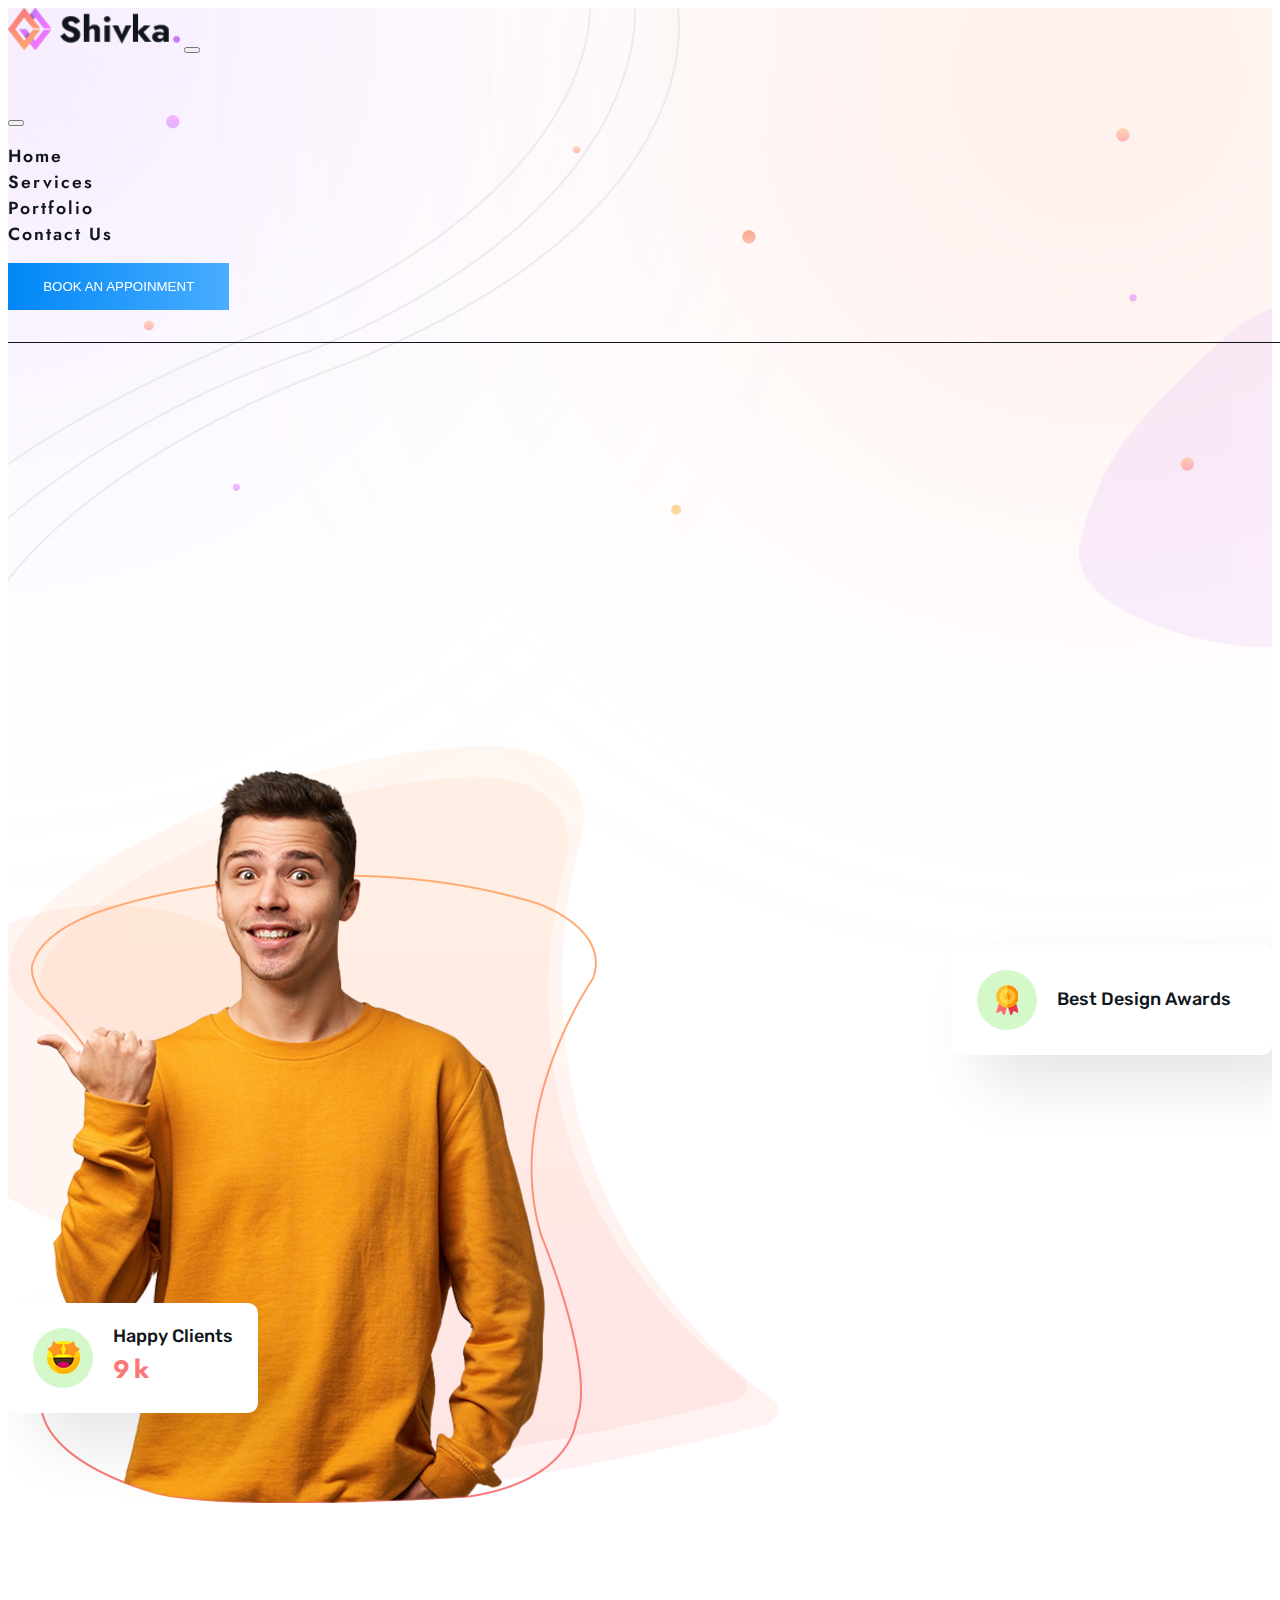
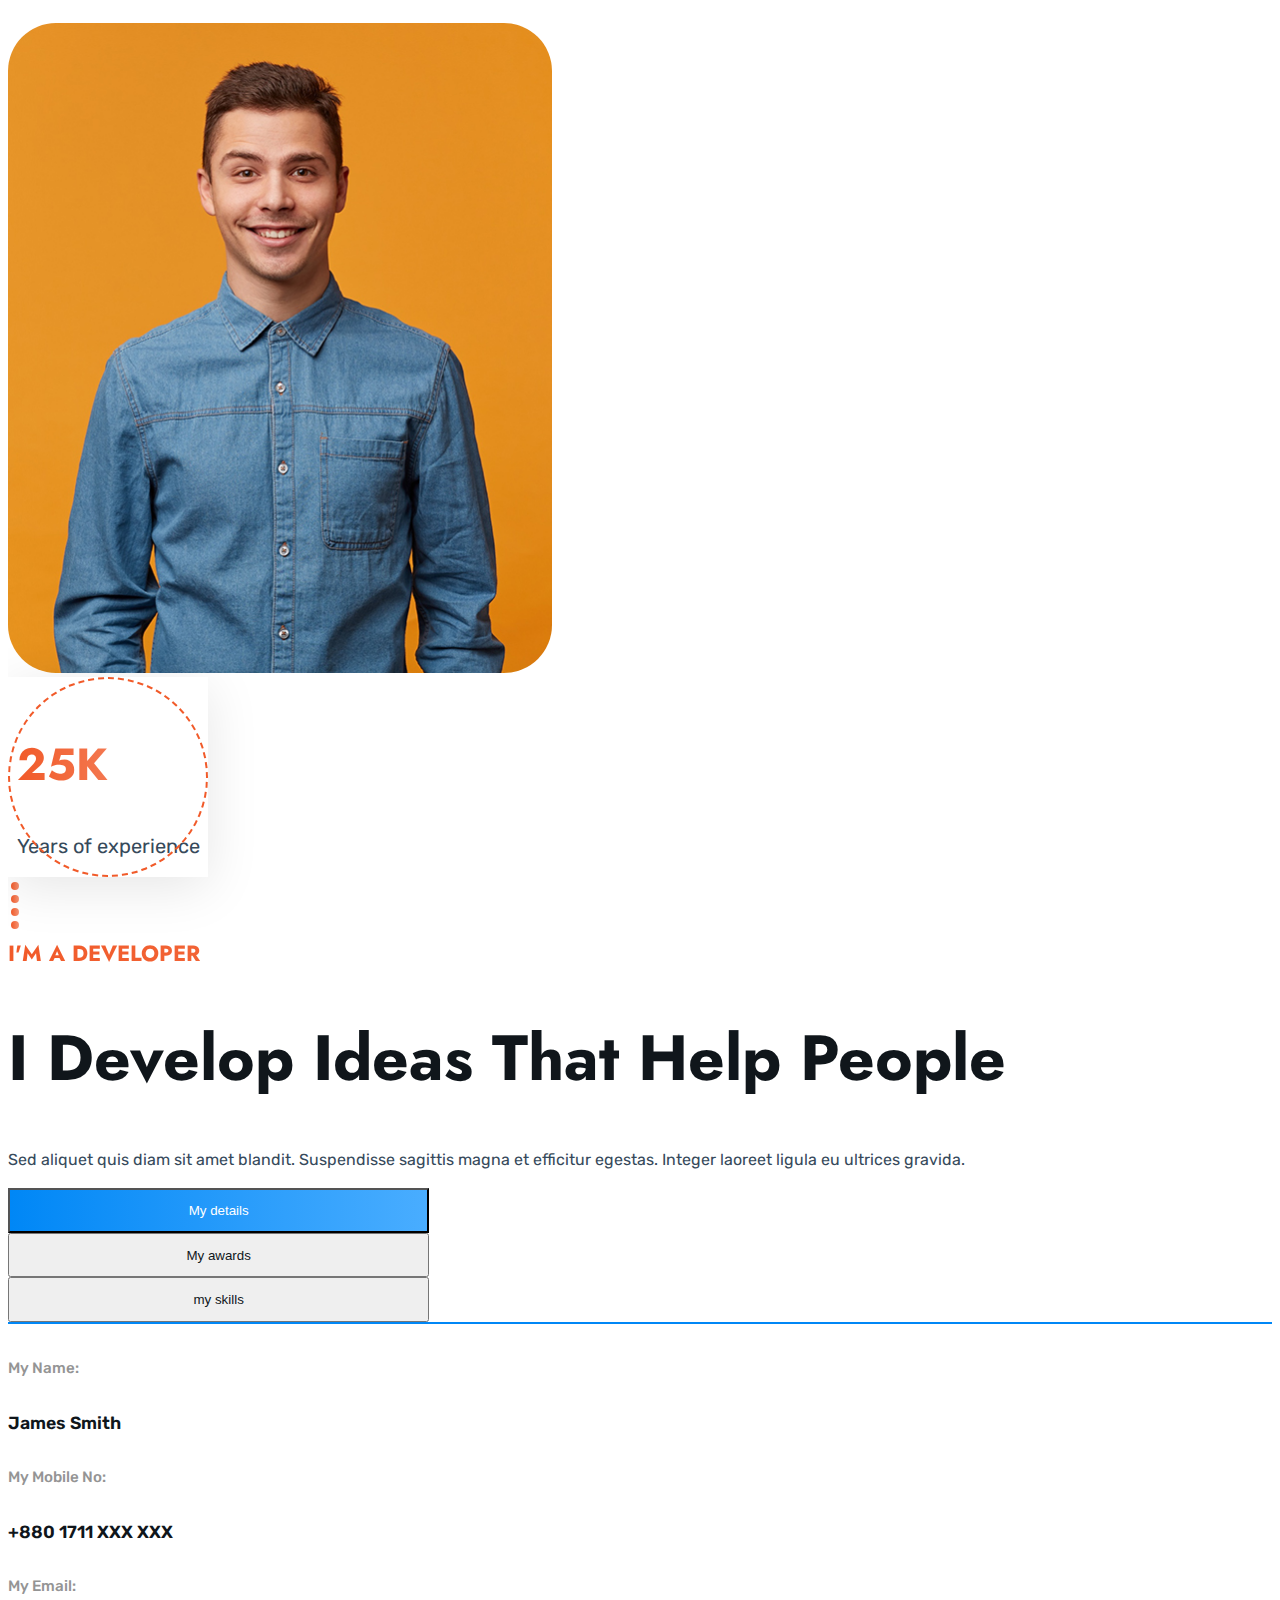
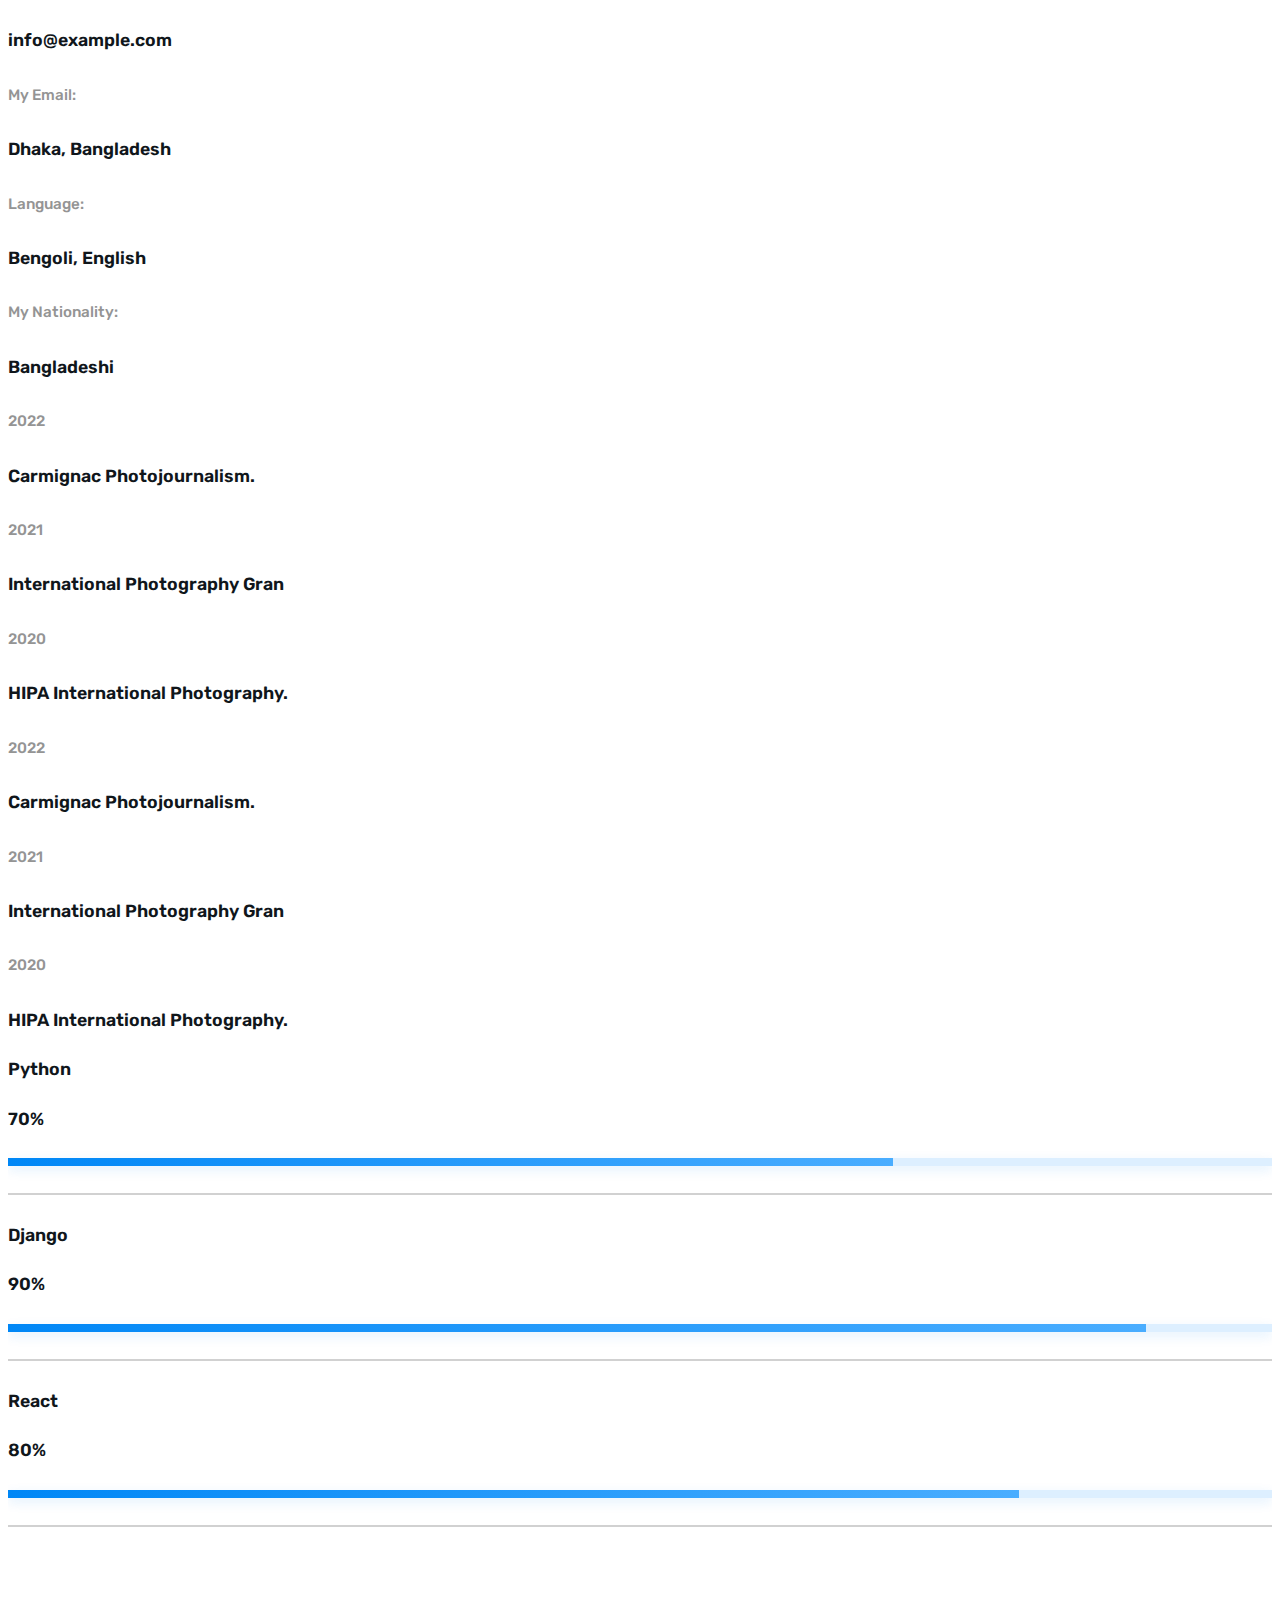
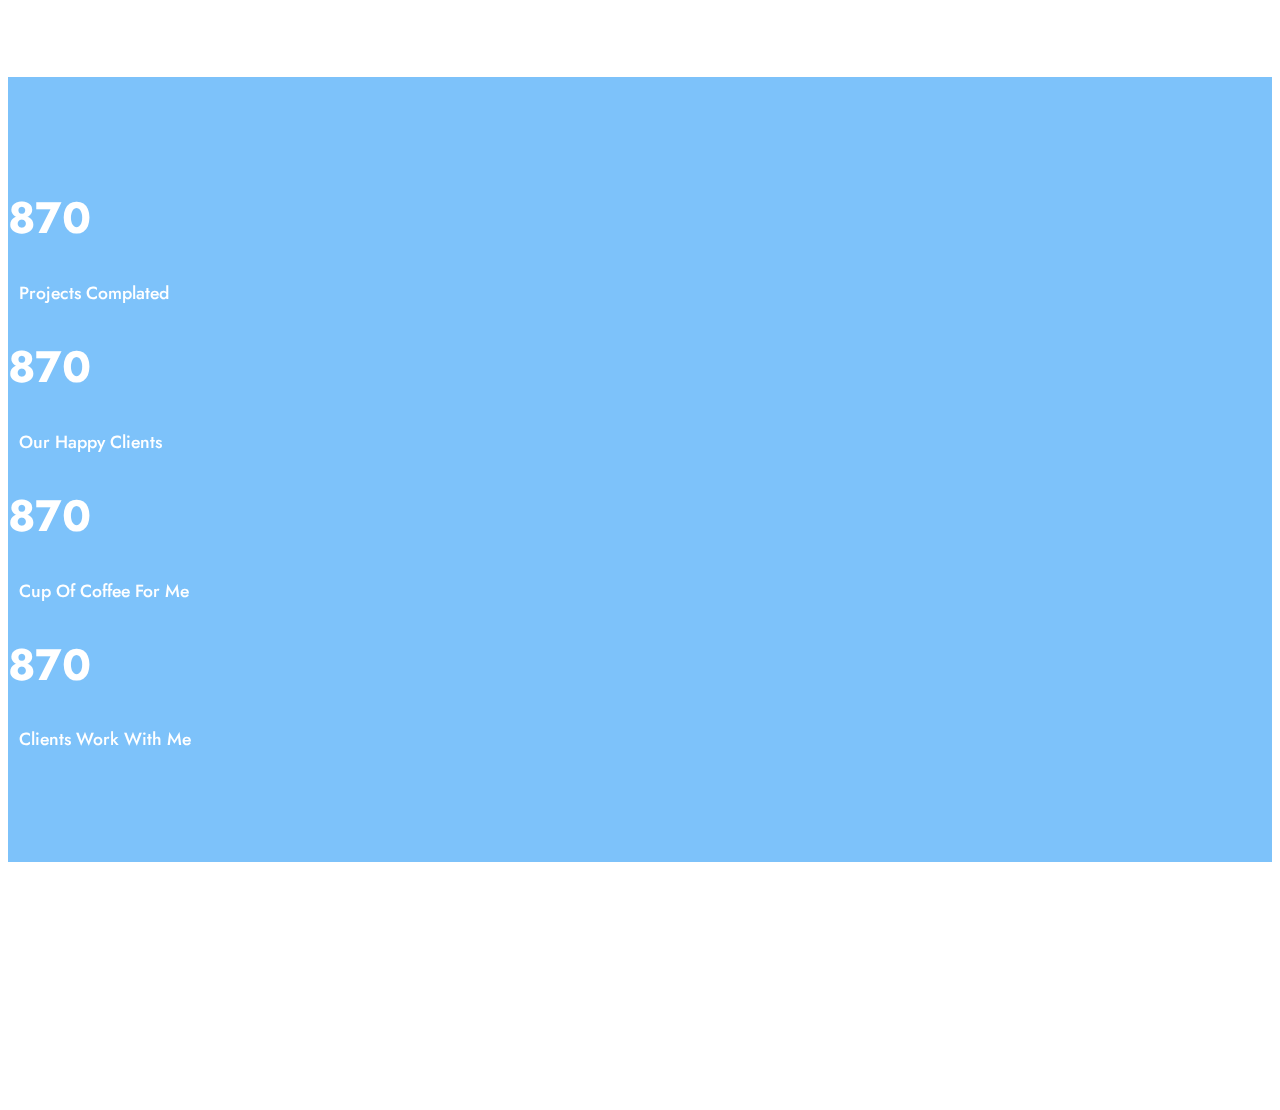
==== commit 6e624f81: "all counter design done!" ====
--- a/index.html
+++ b/index.html
@@ -235,7 +235,7 @@
                                       <button class="nav-link text-uppercase " id="pills-awards-tab" data-bs-toggle="pill" data-bs-target="#pills-awards" type="button" role="tab" aria-controls="pills-awards" aria-selected="false">My awards</button>
                                     </li>
                                     <li class="nav-item" role="presentation">
-                                      <button class="nav-link text-uppercase " id="pills-skills-tab" data-bs-toggle="pill" data-bs-target="#pills-skills" type="button" role="tab" aria-controls="pills-skills" aria-selected="false">my skilss</button>
+                                      <button class="nav-link text-uppercase " id="pills-skills-tab" data-bs-toggle="pill" data-bs-target="#pills-skills" type="button" role="tab" aria-controls="pills-skills" aria-selected="false">my skills</button>
                                     </li>
                                 </ul>
 
@@ -316,7 +316,7 @@
 
                                         <div class="skill">
                                             <div class="d-flex justify-content-between">
-                                                <h5>Python</h5>
+                                                <h5>Django</h5>
                                                 <h5>90%</h5>
                                             </div>
                                             <div class="progress" role="progressbar" aria-label="my skills" aria-valuenow="90" aria-valuemin="0" aria-valuemax="100">
@@ -326,7 +326,7 @@
 
                                         <div class="skill">
                                             <div class="d-flex justify-content-between">
-                                                <h5>Python</h5>
+                                                <h5>React</h5>
                                                 <h5>80%</h5>
                                             </div>
                                             <div class="progress" role="progressbar" aria-label="my skills" aria-valuenow="80" aria-valuemin="0" aria-valuemax="100">
@@ -345,6 +345,46 @@
         </section>
         <!-- about-me end  -->
 
+        <!-- all counter start -->
+        <section class="counter-all">
+            <div class="container">
+                <div class="row gx-5 row-cols-2 row-cols-md-4">
+                    <div class="col">
+                        <div class="counter-box d-flex align-items-center">
+                            <h1 class="value">870</h1>
+                            <h5 class="property">Projects Complated</h5>
+                        </div>
+                    </div>
+                    <div class="col">
+                        <div class="counter-box d-flex align-items-center">
+                            <h1 class="value">870</h1>
+                            <h5 class="property">Our Happy Clients</h5>
+                        </div>
+                    </div>
+                    <div class="col">
+                        <div class="counter-box d-flex align-items-center">
+                            <h1 class="value">870</h1>
+                            <h5 class="property">Cup Of Coffee For Me</h5>
+                        </div>
+                    </div>
+                    <div class="col">
+                        <div class="counter-box d-flex align-items-center">
+                            <h1 class="value">870</h1>
+                            <h5 class="property">Clients Work With Me</h5>
+                        </div>
+                    </div>
+                </div>
+            </div>
+        </section>
+        <!-- all counter end -->
+
+        <!-- my services start  -->
+        <section class="my-services">
+            <div class="bg-img"></div>
+        
+        </section>
+        <!-- my services end -->
+
       
 
 
--- a/asset/css/style.min.css
+++ b/asset/css/style.min.css
@@ -1 +1 @@
-@import"https://fonts.googleapis.com/css2?family=Jost:ital,wght@0,100..900;1,100..900&display=swap";@import"https://fonts.googleapis.com/css2?family=Rubik:ital,wght@0,300..900;1,300..900&display=swap";@import"/node_modules/bootstrap/scss/bootstrap.scss";@import"../node_modules/bootstrap/dist/css/bootstrap.css";@import"../node_modules/bootstrap/scss/bootstrap.scss";h1,h2,h3,h4,h5,h6{font-family:"Jost",sans-serif;font-optical-sizing:auto;font-weight:700;font-style:normal}body{font-family:"Rubik",sans-serif;font-optical-sizing:auto;font-weight:400;font-style:normal}ul{list-style:none;padding-left:0px}a{text-decoration:none}p{margin:0}.form-control:focus,.form-select:focus{box-shadow:none;border:1px solid #0087f6;outline:none}.form-select:focus{box-shadow:none;border:1px solid #0087f6;outline:none}.form-select:focus option:hover{background:red !important}section{overflow:hidden}.slider-container{position:relative;margin:0 auto}.slider-container .slider-wrapper{display:flex;transition:transform .5s ease}.slider-container .slider-wrapper .product-card{flex:0 0 calc(20% - 10px);max-width:calc(20% - 10px);box-sizing:border-box;margin:0 12px}.slider-container .prev-btn,.slider-container .next-btn{position:absolute;top:50%;transform:translateY(-50%);background:rgba(220,183,82,.5019607843);color:#fff;border:none;padding:2px 6px 6px 6px;cursor:pointer;font-size:32px}.slider-container .prev-btn{left:0}.slider-container .next-btn{right:0}.slider-3items-container{position:relative;margin:0 auto}.slider-3items-container .slider-3items-wrapper{display:flex;transition:transform .5s ease}.slider-3items-container .slider-3items-wrapper .product-card{flex:0 0 calc(33.3333% - 10px);max-width:calc(33.3333% - 10px);box-sizing:border-box;margin:0 12px}.slider-3items-container .prev-btn,.slider-3items-container .next-btn{position:absolute;top:50%;transform:translateY(-50%);background:rgba(220,183,82,.5019607843);color:#fff;border:none;padding:2px 6px 6px 6px;cursor:pointer;font-size:32px}.slider-3items-container .prev-btn{left:0}.slider-3items-container .next-btn{right:0}.testimonial-slider-container{position:relative;margin:0 auto}.testimonial-slider-container .testimonial-slider-wrapper{display:flex;transition:transform .5s ease}.testimonial-slider-container .testimonial-slider-wrapper .testimonial-card{flex:0 0 calc(16.6666% - 10px);max-width:calc(16.6666% - 10px);box-sizing:border-box;margin:0 12px}.testimonial-slider-container .prev-btn,.testimonial-slider-container .next-btn{position:absolute;top:50%;transform:translateY(-50%);background:rgba(220,183,82,.5019607843);color:#fff;border:none;padding:2px 6px 6px 6px;cursor:pointer;font-size:32px}.testimonial-slider-container .prev-btn{left:0}.testimonial-slider-container .next-btn{right:0}@media(max-width: 1200px){.slider-container .slider-wrapper .product-card{flex:0 0 calc(25% - 10px);max-width:calc(25% - 10px)}.slider-3items-container .slider-3items-wrapper .product-card{flex:0 0 calc(38% - 10px);max-width:calc(38% - 10px);margin:0 10px}.testimonial-slider-container .testimonial-slider-wrapper .testimonial-card{flex:0 0 calc(20% - 10px);max-width:calc(20% - 10px);margin:0 12px}}@media(max-width: 992px){.slider-container .slider-wrapper .product-card{flex:0 0 calc(33.333% - 10px);max-width:calc(33.333% - 10px);margin:0 8px}.slider-container .prev-btn,.slider-container .next-btn{padding:2px 6px 6px 6px;font-size:24px}.slider-3items-container .slider-3items-wrapper .product-card{flex:0 0 calc(54% - 10px);max-width:calc(54% - 10px);margin:0 8px}.slider-3items-container .prev-btn,.slider-3items-container .next-btn{padding:2px 6px 6px 6px;font-size:24px}.testimonial-slider-container .testimonial-slider-wrapper .testimonial-card{flex:0 0 calc(25% - 10px);max-width:calc(25% - 10px);margin:0 8px}.testimonial-slider-container .prev-btn,.testimonial-slider-container .next-btn{padding:2px 6px 6px 6px;font-size:24px}}@media(max-width: 768px){.slider-container .slider-wrapper .product-card{flex:0 0 calc(46% - 10px);max-width:calc(46% - 10px);margin:0 8px}.slider-3items-container .slider-3items-wrapper .product-card{flex:0 0 calc(80% - 10px);max-width:calc(80% - 10px);margin:0 8px}.testimonial-slider-container .testimonial-slider-wrapper .testimonial-card{flex:0 0 calc(33.33% - 10px);max-width:calc(33.333% - 10px);margin:0 8px}}@media(max-width: 576px){.slider-container .slider-wrapper .product-card{flex:0 0 calc(50% - 10px);max-width:calc(50% - 10px);margin:0 6px}.slider-container .prev-btn,.slider-container .next-btn{padding:2px 5px 5px 5px;font-size:20px}.slider-3items-container .slider-3items-wrapper .product-card{flex:0 0 calc(100% - 10px);max-width:calc(100% - 10px);margin:0 6px}.slider-3items-container .prev-btn,.slider-3items-container .next-btn{padding:2px 5px 5px 5px;font-size:20px}.testimonial-slider-container .testimonial-slider-wrapper .testimonial-card{flex:0 0 calc(50% - 10px);max-width:calc(50% - 10px);margin:0 6px}.testimonial-slider-container .prev-btn,.testimonial-slider-container .next-btn{padding:2px 5px 5px 5px;font-size:20px}}.product-card{box-shadow:rgba(0,0,0,.1) 0px 10px 15px -3px,rgba(0,0,0,.05) 0px 4px 6px -2px}.product-card .card-img-top{width:100%;height:15.875rem;object-fit:cover}.product-card .rating{position:absolute;left:.95rem;bottom:.7rem;background:rgba(255,255,255,.5882352941);padding:.2rem .62rem;font-size:.8rem;color:#10161b;border-radius:.2rem}.product-card .rating i{color:#0087f6;font-size:.78rem}.product-card .card-body .card-title{color:#5c7e9b}.product-card .card-body .card-title:hover{text-decoration:underline}.product-card .card-body .price{font-size:1rem;color:#10161b;font-weight:600}.product-card .card-body .price .price-delete{color:#e84736;font-weight:300;font-size:.875rem}@media(max-width: 1400px){.product-card .card-img-top{height:13.625rem}}@media(max-width: 1200px){.product-card .card-img-top{height:14.375rem}.product-card .rating{left:.75rem;bottom:.5rem;padding:.15rem .52rem;font-size:.75rem}.product-card .rating i{font-size:.72rem}.product-card .card-body .price{font-size:.9rem}.product-card .card-body .price .price-delete{font-size:.75rem}}@media(max-width: 768px){.product-card .card-img-top{height:14.875rem}}@media(max-width: 576px){.product-card .card-img-top{height:10.813rem}.product-card .rating{left:.7rem;bottom:.4rem;padding:.14rem .46rem;font-size:.7rem}.product-card .rating i{font-size:.68rem}.product-card .card-body{padding:.5rem}.product-card .card-body .price{font-size:.77rem;margin:.1rem 0 .5rem 0 !important}.product-card .card-body .price .price-delete{font-size:.7rem}}.testimonial-card{overflow:hidden;box-shadow:rgba(0,0,0,.1) 0px 10px 15px -3px,rgba(0,0,0,.05) 0px 4px 6px -2px}.testimonial-card .user-photo-wrap{transform:rotate(45deg);overflow:hidden;border-radius:24px;width:130px;height:130px;margin-left:-20px;margin-top:-16px}.testimonial-card .user-photo-wrap .user-photo{transform:rotate(-45deg);width:140%;height:140%;object-fit:cover}.testimonial-card .ratting{position:absolute;right:1.2rem;top:7rem}.testimonial-card .ratting .rating-score{font-size:.87rem;color:#10161b}.testimonial-card .ratting .rating-stars{font-size:.7rem;color:#0087f6}.testimonial-card .quote{position:absolute;right:1.2rem;top:1.6rem;color:#0087f6;font-size:2rem}.testimonial-card .card-title{color:#10161b !important}@media(max-width: 1200px){.testimonial-card .user-photo-wrap{border-radius:20px;width:120px;height:120px}.testimonial-card .ratting{right:1rem;top:6.4rem}.testimonial-card .ratting .rating-score{font-size:.85rem}.testimonial-card .ratting .rating-stars{font-size:.68rem}.testimonial-card .quote{right:1rem;top:1.4rem;font-size:1.6rem}.testimonial-card .card-title,.testimonial-card .card-text{font-size:.75rem}}@media(max-width: 576px){.testimonial-card .user-photo-wrap{border-radius:16px}.testimonial-card .ratting{top:6.4rem}.testimonial-card .ratting .rating-score{font-size:.75rem}.testimonial-card .ratting .rating-stars{font-size:.62rem}.testimonial-card .quote{top:1.4rem;font-size:1.4rem}}.newsletter-card{box-shadow:rgba(0,0,0,.1) 0px 10px 15px -3px,rgba(0,0,0,.05) 0px 4px 6px -2px}.newsletter-card .form-control{min-width:21rem}@media(max-width: 992px){.newsletter-card{padding:0rem 1rem}.newsletter-card .form-control{min-width:10rem}}@media(max-width: 768px){.newsletter-card{padding:0rem 1rem}.newsletter-card .heading{font-size:1rem;text-align:center}.newsletter-card .text{text-align:center}.newsletter-card .form-control{min-width:14rem;font-size:.7rem}.newsletter-card .form{display:flex;justify-content:center}}@media(max-width: 576px){.newsletter-card{padding:0rem 1rem}.newsletter-card .heading{font-size:1rem;text-align:center}.newsletter-card .text{text-align:center}.newsletter-card .form-control{min-width:10rem;font-size:.7rem;padding:.3rem .5rem !important;border-radius:4px !important}.newsletter-card .btn{padding:.3rem .5rem !important;border-radius:4px !important}.newsletter-card .form{display:flex;justify-content:center}}.pagination .page-item.active .page-link{background:#0087f6;border:1px solid #0087f6;color:#fff}.pagination .page-link{color:#10161b}.pagination .page-link:focus{outline:none !important;box-shadow:none !important}.order-cart-container .order-cart-wrap{width:100%;height:100%;position:fixed;top:0;bottom:0;left:0;right:0;overflow:hidden;visibility:hidden;background:rgba(29,29,29,.4392156863);z-index:100}.order-cart-container .order-cart-wrap .order-cart{position:relative;width:23rem;height:100%;background:#fff;position:fixed;right:0;top:0}.order-cart-container .order-cart-wrap .order-cart .cart-top{height:3.6rem;background:#004f90}.order-cart-container .order-cart-wrap .order-cart .cart-top h5{font-size:1.2rem;color:#fff}.order-cart-container .order-cart-wrap .order-cart .cart-top img{height:1.8rem}.order-cart-container .order-cart-wrap .order-cart .cart-top .btn{color:#fafafa;font-weight:400}.order-cart-container .order-cart-wrap .order-cart .cart-item{border-bottom:1px solid #a7bacb;padding:12px 0}.order-cart-container .order-cart-wrap .order-cart .cart-item .qty-layout .btn{padding:0;font-size:1rem}.order-cart-container .order-cart-wrap .order-cart .cart-item .qty-layout .form-control{font-size:1rem}.order-cart-container .order-cart-wrap .order-cart .cart-item .card .card-title{font-size:.75rem}.order-cart-container .order-cart-wrap .order-cart .cart-btn{position:absolute;width:80%;left:60%;transform:translateX(-50%);bottom:2rem;padding:.4rem 0 1.5rem 0;border:none}.order-cart-container .order-cart-wrap .order-cart .cart-btn .btn-order{background:linear-gradient(90deg, #0087F6, #004f90);padding:.4rem 1.5rem;color:#fff;font-size:1rem}.order-cart-container .overlay{visibility:visible}.order-cart-container .order-cart-box{right:0;top:50%;transform:translateY(-50%);background:#00172a}.order-cart-container .order-cart-box div{padding:.3rem}.order-cart-container .order-cart-box div img{width:1.3rem;margin-top:.2rem;margin-bottom:.2rem}.order-cart-container .order-cart-box div h5{font-size:.8rem;color:#0087f6}.order-cart-container .order-cart-box h6{font-size:.8rem;color:#fff;background:#0087f6;padding:.3rem}@media(max-width: 992px){.order-cart-container .order-cart-wrap .order-cart{width:21rem}.order-cart-container .order-cart-wrap .order-cart .cart-top{height:3.2rem}.order-cart-container .order-cart-wrap .order-cart .cart-top h5{font-size:1rem}.order-cart-container .order-cart-wrap .order-cart .cart-top img{height:1.5rem}.order-cart-container .order-cart-wrap .order-cart .cart-item{padding:8px 0}.order-cart-container .order-cart-wrap .order-cart .cart-item .qty-layout .btn{font-size:.9rem}.order-cart-container .order-cart-wrap .order-cart .cart-item .qty-layout .form-control{font-size:.9rem}.order-cart-container .order-cart-wrap .order-cart .cart-item .card .card-title{font-size:.7rem}.order-cart-container .order-cart-wrap .order-cart .cart-btn{bottom:3.5rem}.order-cart-container .order-cart-wrap .order-cart .cart-btn .btn-order{font-size:.9rem}.order-cart-container .order-cart-box div{padding:.2rem}.order-cart-container .order-cart-box div img{width:1.1rem}.order-cart-container .order-cart-box div h5{font-size:.7rem}.order-cart-container .order-cart-box h6{font-size:.7rem;padding:.2rem}}.btn{color:#fff;font-weight:500;padding:1rem 2.2rem;border:none;position:relative;overflow:hidden;z-index:1;transition:color .4s ease;text-transform:uppercase}.btn-primary{background:linear-gradient(90deg, #0087F6, #49adff)}.btn-primary::before{content:"";position:absolute;top:0;left:50%;width:0;height:100%;background:linear-gradient(90deg, #F15A29, #f69576);z-index:-1;transition:width .6s ease,left .6s ease}.btn-primary:hover{color:#fff}.btn-primary:hover::before{width:200%;left:-50%}.btn-dark{background:#10161b;transition:.3s}.btn-dark:hover{color:#fff;background:#050608}.btn-white{background:#fff;color:#10161b;transition:.3s;box-shadow:rgba(50,50,93,.25) 0px 2px 5px -1px,rgba(0,0,0,.3) 0px 1px 3px -1px}.btn-white:hover{color:#fff;background:#0087f6}.bg-primary{background:#0087f6 !important}.bg-secondary{background:#f15a29 !important}.bg-dark{background:#10161b !important}.bg-danger{background:#e84736 !important}.bg-white{background:#fff !important}.bg-light{background:#fafafa !important}.bg-info{background:#e698f2 !important}.bg-warning{background:#f4e87b !important}.text-gradient,.sub-heading{background:linear-gradient(90deg, #F15A29 0%, #f69576 100%);-webkit-background-clip:text;background-clip:text;color:rgba(0,0,0,0)}.text{color:#364a5b;font-size:1rem;line-height:1.6rem}.card-text{color:#364a5b;font-size:.875rem;line-height:1.5rem}.text-primary{color:#0087f6 !important}.text-dark{color:#10161b !important}.text-warning{color:#10161b !important}.text-light{color:#fafafa !important}.text-light{color:#fff !important}.text-danger{color:#e84736 !important}.text-info{color:#e698f2 !important}.text-link{color:#0087f6}.text-link:hover{text-decoration:underline}.link{color:#0087f6;font-size:.875rem}.link:hover{color:#006bc3}.link-light{color:#949494 !important}.heading{font-weight:700;color:#10161b;font-size:4rem}.sub-heading{font-weight:700;font-size:1.375rem;text-transform:uppercase}.section-heading{font-weight:600}.section-heading .heading-style .dot{background:linear-gradient(90deg, #F15A29, #f69576);width:8px;height:8px;border-radius:100%;margin:5px 3px}.section-heading .heading-style .sub-heading{margin-top:8px}.card-title{font-weight:600;color:#10161b;font-size:.875rem}.hr,.hr-light{border:none;height:1px;background-color:#2e404e;opacity:.1;margin:1rem 0}.hr-light{background-color:#5c7e9b}@media(max-width: 1200px){.section-heading{font-size:1.4rem}.heading{font-size:1.4rem}.card-title{font-size:.75rem}.btn{font-size:.875rem;border-radius:8px}}@media(max-width: 992px){.section-heading{font-size:1.1rem}.heading{font-size:1.2rem}.card-title{font-size:.7rem}.btn{font-size:.75rem;border-radius:4px}.card-text{color:#364a5b;font-size:.75rem;line-height:1.2rem}}@media(max-width: 768px){.heading{font-size:1rem}.sub-heading{font-size:.9rem}.section-heading{font-size:1rem}.btn{font-size:.7rem}.text{font-size:.75rem}.card-text{font-size:.7rem}.link{font-size:.78rem}}@media(max-width: 768px){.heading{font-size:.9rem}.sub-heading{font-size:.87rem}.section-heading{font-size:.9rem}.section-heading::before{height:2px;bottom:-10px}.section-heading::after{height:2px;bottom:-10px}}@keyframes fadeInDown{from{top:-170px}to{top:0}}@keyframes rotate-circle{0%{transform:rotate(0deg) translateX(20px) translateY(-10px)}100%{transform:rotate(360deg) translateX(20px) translateY(-10px)}}@keyframes rotate-360{from{transform:rotate(0deg)}to{transform:rotate(360deg)}}@keyframes shake-circle{0%{transform:translateX(0) translateY(-10px)}25%{transform:translateX(-10px) translateY(-10px)}50%{transform:translateX(10px) translateY(-10px)}75%{transform:translateX(-8px) translateY(-10px)}100%{transform:translateX(0) translateY(-10px)}}@keyframes zoom-fade{0%{transform:scale(1);opacity:1}50%{transform:scale(1.1);opacity:.7}100%{transform:scale(1);opacity:1}}@keyframes fadeInDown{from{opacity:0;transform:translateY(-50px)}to{opacity:1;transform:translateY(0)}}@keyframes fadeInLeft{from{opacity:0;transform:translateX(-50px)}to{opacity:1;transform:translateX(0)}}@keyframes fadeInRight{from{opacity:0;transform:translateX(50px)}to{opacity:1;transform:translateX(0)}}@keyframes fadeInUp{from{visibility:visible;transform:translateY(30%)}to{visibility:visible;transform:translateY(0)}}@keyframes move2{0%{transform:translateX(0)}50%{transform:translateX(20px)}100%{transform:translateX(0)}}@keyframes move-rotate{0%{transform:translateX(0) rotate(0deg)}50%{transform:translateX(20px) rotate(10deg)}100%{transform:translateX(0) rotate(0deg)}}@keyframes move_left_angle{0%{transform:translate(0, 0)}25%{transform:translate(-10px, -10px)}50%{transform:translate(0px, -20px)}75%{transform:translate(-10px, -10px)}100%{transform:translate(0, 0)}}@keyframes move_right_angle{0%{transform:translate(0, 0)}25%{transform:translate(10px, 10px)}50%{transform:translate(0px, 20px)}75%{transform:translate(10px, 10px)}100%{transform:translate(0, 0)}}@keyframes waveBtn{0%{transform:translate(-50%, -50%) scale(0);opacity:0}25%{transform:translate(-50%, -50%) scale(1.1);opacity:.3}50%{transform:translate(-50%, -50%) scale(1.2);opacity:.15}100%{transform:translate(-50%, -50%) scale(0);opacity:0}}@keyframes rotateHand{0%{transform:rotate(0deg)}50%{transform:rotate(20deg)}100%{transform:rotate(0deg)}}.navbar{position:fixed;width:100%;z-index:100;background-color:rgba(0,0,0,0);transition:background-color .3s,top .3s;border-bottom:1px solid #10161b}.navbar.fixed-nav{top:0;background-color:#fff;box-shadow:0 4px 6px rgba(0,0,0,.1);border-bottom:none;animation:fadeInDown .5s ease-in-out}.navbar .navbar-toggler:focus{outline:none !important;box-shadow:none !important}.navbar .offcanvas{padding:2rem 0}.navbar .offcanvas .btn-close:focus{outline:none;box-shadow:none;font-size:.8rem !important}.navbar .offcanvas .navbar-nav{align-items:center}.navbar .offcanvas .navbar-nav .nav-item{font-size:1.1rem;font-family:"Jost",sans-serif;font-weight:600;position:relative}.navbar .offcanvas .navbar-nav .nav-item .nav-link{color:#10161b;letter-spacing:2px;transition:.3s}.navbar .offcanvas .navbar-nav .nav-item .nav-link:hover{color:#0087f6}.navbar .user-sm{color:#0087f6}.navbar .logo{height:2.625rem}.nav-bottom{border-top:1px solid #9ab0c3 !important;height:3.3rem}.nav-bottom .active{border-top:2px solid #0087f6;padding:.6rem 0rem;font-weight:500;margin-top:-0.66rem;color:#0087f6 !important}.nav-bottom ul{margin-top:.5rem}.nav-bottom ul .nav-item{width:3.5rem}.nav-bottom ul .nav-item .nav-link{font-size:.75rem;transition:.4s}.nav-bottom ul .nav-item .nav-link:hover i{color:#0087f6}.nav-bottom ul .nav-item .nav-link span{font-size:.72rem !important;margin-top:-1px}@media(max-width: 1200px){.navbar .offcanvas{width:250px}.navbar .offcanvas .main-categories .nav-item{font-size:.75rem}.navbar .offcanvas .main-categories .nav-item .nav-link i{font-size:.7rem;margin-left:-3px}.navbar .offcanvas .main-categories .nav-item .sub-categories{top:41px}.navbar .offcanvas .main-categories .nav-item .sub-categories .sub-item{font-size:.75rem}}@media(min-width: 992px){.nav-bottom{display:none}}@media(max-width: 992px){.visible-lg{display:none}.navbar .offcanvas .search-sm input{font-size:.7rem;border:none;color:#ccc}.navbar .offcanvas .search-sm input:focus{border-bottom:1px solid #e8e8e8}.navbar .offcanvas .search-sm .search-btn{border:none;color:#bdbdbd;background:none}.navbar .offcanvas .main-categories .nav-item{font-size:.8rem}.navbar .offcanvas .main-categories .nav-item .nav-link i{font-size:.7rem;position:absolute;right:0;rotate:-90deg}.navbar .offcanvas .main-categories .nav-item .sub-categories{left:120px;top:10px;padding:.1rem 1rem;width:16rem}.navbar .offcanvas .main-categories .nav-item .sub-categories .sub-item{font-size:.75rem}.navbar .logo{height:3.5rem;padding:.3rem}}@media(max-width: 768px){.navbar .logo{height:3rem;padding:.4rem}}@media(max-width: 576px){.navbar .offcanvas .main-categories .nav-item{font-size:.75rem;padding:8px 0}.navbar .offcanvas .main-categories .nav-item .sub-categories{left:70px;padding:.1rem .85rem;width:15.5rem}.navbar .offcanvas .main-categories .nav-item .sub-categories .sub-item{font-size:.72rem}}.footer{background:#10161b}.footer .footer-wrap{color:#fafafa}.footer .footer-wrap .logo{height:7rem}.footer .footer-wrap .mobile{color:#0087f6;font-size:1.5rem;font-weight:600}.footer .footer-wrap .social-link{font-size:1.2rem;margin-top:1rem}.footer .footer-wrap .social-link a{color:#0087f6;margin-right:.75rem}.footer .footer-wrap .contact li{margin-top:.5rem;font-size:.875rem}.footer .footer-wrap .contact li a{color:#fafafa}.footer .footer-wrap .photo-link{width:100%}.footer .footer-wrap .payment-img{width:100%}@media(max-width: 1200px){.footer .footer-wrap .logo{height:5rem}.footer .footer-wrap .mobile{font-size:1rem}.footer .footer-wrap .hour{font-size:.75rem}.footer .footer-wrap .social-link{font-size:1rem;margin-top:.9rem}.footer .footer-wrap .social-link a{color:#0087f6;margin-right:.75rem}.footer .footer-wrap .contact li{margin-top:.4rem;font-size:.75rem}}@media(max-width: 576px){.footer .footer-wrap .logo{height:3.5rem}.footer .footer-wrap .mobile{font-size:.85rem}.footer .footer-wrap .hour{font-size:.65rem}.footer .footer-wrap .hour i{display:none}.footer .footer-wrap .social-link{font-size:.85rem;margin-top:.8rem}.footer .footer-wrap .social-link a{color:#0087f6;margin-right:.7rem}.footer .footer-wrap .contact li{margin-top:.4rem;font-size:.7rem}.footer .footer-wrap h5{font-size:1rem}}.signup-form form{width:24rem}.signup-form form .btn{font-size:.9rem}@media(max-width: 576px){.signup-form form{width:100%}.signup-form form .btn{font-size:.9rem}}.bg-img{background-image:url(../img/bg-img.jpeg);background-position:center;width:100%;height:100%;object-fit:cover;background-repeat:no-repeat;background-size:cover;position:fixed;top:0;bottom:0;left:0;right:0;z-index:-100 !important}.top-banner{position:relative;width:100%;z-index:0;padding-top:196px}.top-banner img,.top-banner svg{vertical-align:middle}.top-banner img{width:auto;max-width:100%}.top-banner .banner-blur-one{position:absolute;top:-280px;left:-280px;z-index:-1;animation-name:zoom-fade;animation-duration:4s;animation-iteration-count:infinite;animation-timing-function:linear;-webkit-animation-name:zoom-fade;-webkit-animation-duration:4s;-webkit-animation-iteration-count:infinite;-webkit-animation-timing-function:linear}.top-banner .banner-blur-two{position:absolute;top:-280px;right:-280px;z-index:-1;animation-name:zoom-fade;animation-duration:4s;animation-iteration-count:infinite;animation-timing-function:linear;-webkit-animation-name:zoom-fade;-webkit-animation-duration:4s;-webkit-animation-iteration-count:infinite;-webkit-animation-timing-function:linear}.top-banner .banner-bg-line{position:absolute;top:0;left:8;z-index:-1;animation-name:fadeInDown;animation-duration:1s;animation-fill-mode:forwards}.top-banner .banner-object-one{position:absolute;top:60%;left:0;z-index:-1;animation-delay:.8s;animation-name:fadeInLeft;animation-duration:1s;animation-fill-mode:forwards}.top-banner .banner-object-two{position:absolute;top:20%;right:0;z-index:-1;animation-delay:.8s;animation-name:fadeInRight;animation-duration:1s;animation-fill-mode:forwards}.top-banner .banner-bg-circle{position:absolute;top:0;left:0;width:100%;transform:translateX(20px) translateY(-10px);animation:shake-circle 16s infinite}.top-banner .container{position:relative;z-index:5}.top-banner .container .banner-content-one .sub-heading{position:relative;font-size:22px;color:#f15a29;line-height:22px;font-weight:600;text-transform:uppercase;margin-bottom:1rem;display:inline-block;visibility:hidden;animation:fadeInUp 1s cubic-bezier(0.25, 0.1, 0.25, 1) forwards;animation-delay:.5s}.top-banner .container .banner-content-one .heading{font-size:80px;font-weight:700;line-height:100px;margin-bottom:1rem;visibility:hidden;animation:fadeInUp 1s cubic-bezier(0.25, 0.1, 0.25, 1) forwards;animation-delay:.6s}.top-banner .container .banner-content-one .heading .hand-move{display:inline-block;animation:rotateHand 1s infinite}.top-banner .container .banner-content-one .text{font-size:18px;line-height:28px;visibility:hidden;animation:fadeInUp 1s cubic-bezier(0.25, 0.1, 0.25, 1) forwards;animation-delay:.8s}.top-banner .container .banner-content-one .banner-btn{margin-top:3rem;visibility:hidden;animation:fadeInUp 1s cubic-bezier(0.25, 0.1, 0.25, 1) forwards;animation-delay:.9s}.top-banner .container .banner-content-one .banner-btn .banner-play-btn{width:60px;height:60px;position:relative;margin-left:30px;background:linear-gradient(90deg, rgb(251, 120, 120) 0%, rgb(255, 175, 116) 100%);border-radius:50%;display:inline-flex;justify-content:center;align-items:center;background-size:200% 100%;background-position:left center;-webkit-box-shadow:5px 5px 30px 0px rgba(251,122,120,.35);-moz-box-shadow:5px 5px 30px 0px rgba(251,122,120,.35);box-shadow:5px 5px 30px 0px rgba(251,122,120,.35);transition:all .2s cubic-bezier(0.98, 0.57, 1, 1) 0s;z-index:1}.top-banner .container .banner-content-one .banner-btn .banner-play-btn::before{content:"";position:absolute;top:50%;left:50%;width:120%;height:120%;background:linear-gradient(90deg, rgb(251, 120, 120) 0%, rgb(255, 175, 116) 100%);border-radius:50%;transform:translate(-50%, -50%) scale(1);animation:waveBtn 2.5s infinite;z-index:-1}.top-banner .container .banner-content-one .banner-btn a,.top-banner .container .banner-content-one .banner-btn a:hover,.top-banner .container .banner-content-one .banner-btn a:focus{text-decoration:none;outline:none}.top-banner .container .banner-content-one .social-media{color:#10161b;font-size:1rem;font-weight:500;margin-top:4rem;visibility:hidden;animation:fadeInUp 1s cubic-bezier(0.25, 0.1, 0.25, 1) forwards;animation-delay:1s}.top-banner .container .banner-content-one .social-media li{margin-right:1rem}.top-banner .container .banner-content-one .social-media a{color:#10161b;padding:.6rem .75rem;background:#e9e9e9;transition:.4s}.top-banner .container .banner-content-one .social-media a:hover{color:#fff;background:#0087f6}.top-banner .container .top-banner-img-wrap{visibility:visible;animation-delay:.5s;animation-name:fadeInUp}.top-banner .container .top-banner-img-wrap .top-banner-img{position:relative}.top-banner .container .top-banner-img-wrap .top-banner-img .banner-line-one{position:absolute;top:0;left:0%;z-index:-1}.top-banner .container .top-banner-img-wrap .top-banner-img .banner-bg-one{position:absolute;top:0;left:0%;z-index:-1;animation:move-rotate 5s infinite ease-in-out}.top-banner .container .top-banner-img-wrap .top-banner-img .box-right{width:270px;background-color:#fff;position:absolute;top:200px;right:0;border-radius:10px;padding:25px;display:flex;align-items:center;-webkit-box-shadow:30px 30px 60px 0px rgba(0,0,0,.1);-moz-box-shadow:30px 30px 60px 0px rgba(0,0,0,.1);box-shadow:30px 30px 60px 0px rgba(0,0,0,.1);animation:move_left_angle 5s linear infinite}.top-banner .container .top-banner-img-wrap .top-banner-img .box-right .icon{width:60px;height:60px;background-color:#d4f8ca;display:flex;align-items:center;justify-content:center;border-radius:100%;margin-right:20px}.top-banner .container .top-banner-img-wrap .top-banner-img .box-right .box-txt-one{width:calc(100% - 80px)}.top-banner .container .top-banner-img-wrap .top-banner-img .box-right .box-txt-one span{font-family:"Rubik",sans-serif;font-size:18px;line-height:15px;color:#10161b;font-weight:500}.top-banner .container .top-banner-img-wrap .top-banner-img .box-left{background-color:#fff;position:absolute;bottom:90px;left:0;border-radius:10px;padding:25px;display:flex;align-items:center;-webkit-box-shadow:30px 30px 60px 0px rgba(0,0,0,.1);-moz-box-shadow:30px 30px 60px 0px rgba(0,0,0,.1);box-shadow:30px 30px 60px 0px rgba(0,0,0,.1);animation:move_right_angle 5s linear infinite}.top-banner .container .top-banner-img-wrap .top-banner-img .box-left .icon{width:60px;height:60px;background-color:#d4f8ca;display:flex;align-items:center;justify-content:center;border-radius:100%;margin-right:20px}.top-banner .container .top-banner-img-wrap .top-banner-img .box-left .box-txt-two{width:calc(100% - 80px)}.top-banner .container .top-banner-img-wrap .top-banner-img .box-left .box-txt-two span:first-child{font-family:"Rubik",sans-serif;font-size:18px;line-height:15px;color:#10161b;font-weight:500;display:block}.top-banner .container .top-banner-img-wrap .top-banner-img .box-left .box-txt-two span:last-child{font-family:"Jost",sans-serif;color:#fb7878;font-size:25px;font-weight:800}.top-banner .container .top-banner-img-wrap .top-banner-img .box-left .box-txt-two .title{color:#fb7878;margin-bottom:0;display:inline-block;margin-top:8px;font-family:"Jost",sans-serif;font-size:25px;line-height:35px;font-weight:700}.about-me{margin-top:7.5rem}.about-me .about-me-wrap .img-wrap .photo{width:34rem;height:40.625rem;object-fit:cover;border-radius:3rem}.about-me .about-me-wrap .img-wrap .experience-year{width:12.5rem;height:12.5rem;right:0;bottom:0;display:flex;justify-content:center;align-items:center;background:#fff;position:relative;box-shadow:rgba(0,0,0,.1) 0px 10px 50px}.about-me .about-me-wrap .img-wrap .experience-year::before{content:"";position:absolute;top:0;left:0;width:100%;height:100%;border:2px dashed #f15a29;border-radius:50%;box-sizing:border-box;animation:rotate-360 10s infinite linear;z-index:10}.about-me .about-me-wrap .img-wrap .experience-year .sub-heading{font-size:45px}.about-me .about-me-wrap .img-wrap .experience-year .text{font-size:20px}.about-me .about-me-wrap .information .nav-info{width:100%;border-bottom:2px solid #0087f6}.about-me .about-me-wrap .information .nav-info .nav-item{width:33.333%}.about-me .about-me-wrap .information .nav-info .nav-item .nav-link{width:100%;padding:.8rem 0;font-weight:500;color:#10161b}.about-me .about-me-wrap .information .nav-info .nav-item .nav-link.active{background:linear-gradient(90deg, #0087F6, #49adff);border-radius:0;color:#fff}.about-me .about-me-wrap .information .tab-content h5,.about-me .about-me-wrap .information .tab-content h6{font-family:"Rubik",sans-serif}.about-me .about-me-wrap .information .tab-content .property{color:#949494;font-size:.95rem;font-weight:500}.about-me .about-me-wrap .information .tab-content .value{color:#10161b;font-size:1.1rem;font-weight:600}.about-me .about-me-wrap .information .tab-content .skill{margin-bottom:1.87rem;padding-bottom:1.7rem;border-bottom:2px solid #d1d1d1}.about-me .about-me-wrap .information .tab-content .skill h5{color:#10161b;font-size:1.1rem;font-weight:600}.about-me .about-me-wrap .information .tab-content .skill .progress,.about-me .about-me-wrap .information .tab-content .skill .progress-bar{height:.5rem}.about-me .about-me-wrap .information .tab-content .skill .progress{background:#ddefff}.about-me .about-me-wrap .information .tab-content .skill .progress-bar{background:linear-gradient(90deg, #0087F6, #49adff)}/*# sourceMappingURL=style.min.css.map */+@import"https://fonts.googleapis.com/css2?family=Jost:ital,wght@0,100..900;1,100..900&display=swap";@import"https://fonts.googleapis.com/css2?family=Rubik:ital,wght@0,300..900;1,300..900&display=swap";@import"/node_modules/bootstrap/scss/bootstrap.scss";@import"../node_modules/bootstrap/dist/css/bootstrap.css";@import"../node_modules/bootstrap/scss/bootstrap.scss";h1,h2,h3,h4,h5,h6{font-family:"Jost",sans-serif;font-optical-sizing:auto;font-weight:700;font-style:normal}body{font-family:"Rubik",sans-serif;font-optical-sizing:auto;font-weight:400;font-style:normal}ul{list-style:none;padding-left:0px}a{text-decoration:none}p{margin:0}.form-control:focus,.form-select:focus{box-shadow:none;border:1px solid #0087f6;outline:none}.form-select:focus{box-shadow:none;border:1px solid #0087f6;outline:none}.form-select:focus option:hover{background:red !important}section{overflow:hidden}.slider-container{position:relative;margin:0 auto}.slider-container .slider-wrapper{display:flex;transition:transform .5s ease}.slider-container .slider-wrapper .product-card{flex:0 0 calc(20% - 10px);max-width:calc(20% - 10px);box-sizing:border-box;margin:0 12px}.slider-container .prev-btn,.slider-container .next-btn{position:absolute;top:50%;transform:translateY(-50%);background:rgba(220,183,82,.5019607843);color:#fff;border:none;padding:2px 6px 6px 6px;cursor:pointer;font-size:32px}.slider-container .prev-btn{left:0}.slider-container .next-btn{right:0}.slider-3items-container{position:relative;margin:0 auto}.slider-3items-container .slider-3items-wrapper{display:flex;transition:transform .5s ease}.slider-3items-container .slider-3items-wrapper .product-card{flex:0 0 calc(33.3333% - 10px);max-width:calc(33.3333% - 10px);box-sizing:border-box;margin:0 12px}.slider-3items-container .prev-btn,.slider-3items-container .next-btn{position:absolute;top:50%;transform:translateY(-50%);background:rgba(220,183,82,.5019607843);color:#fff;border:none;padding:2px 6px 6px 6px;cursor:pointer;font-size:32px}.slider-3items-container .prev-btn{left:0}.slider-3items-container .next-btn{right:0}.testimonial-slider-container{position:relative;margin:0 auto}.testimonial-slider-container .testimonial-slider-wrapper{display:flex;transition:transform .5s ease}.testimonial-slider-container .testimonial-slider-wrapper .testimonial-card{flex:0 0 calc(16.6666% - 10px);max-width:calc(16.6666% - 10px);box-sizing:border-box;margin:0 12px}.testimonial-slider-container .prev-btn,.testimonial-slider-container .next-btn{position:absolute;top:50%;transform:translateY(-50%);background:rgba(220,183,82,.5019607843);color:#fff;border:none;padding:2px 6px 6px 6px;cursor:pointer;font-size:32px}.testimonial-slider-container .prev-btn{left:0}.testimonial-slider-container .next-btn{right:0}@media(max-width: 1200px){.slider-container .slider-wrapper .product-card{flex:0 0 calc(25% - 10px);max-width:calc(25% - 10px)}.slider-3items-container .slider-3items-wrapper .product-card{flex:0 0 calc(38% - 10px);max-width:calc(38% - 10px);margin:0 10px}.testimonial-slider-container .testimonial-slider-wrapper .testimonial-card{flex:0 0 calc(20% - 10px);max-width:calc(20% - 10px);margin:0 12px}}@media(max-width: 992px){.slider-container .slider-wrapper .product-card{flex:0 0 calc(33.333% - 10px);max-width:calc(33.333% - 10px);margin:0 8px}.slider-container .prev-btn,.slider-container .next-btn{padding:2px 6px 6px 6px;font-size:24px}.slider-3items-container .slider-3items-wrapper .product-card{flex:0 0 calc(54% - 10px);max-width:calc(54% - 10px);margin:0 8px}.slider-3items-container .prev-btn,.slider-3items-container .next-btn{padding:2px 6px 6px 6px;font-size:24px}.testimonial-slider-container .testimonial-slider-wrapper .testimonial-card{flex:0 0 calc(25% - 10px);max-width:calc(25% - 10px);margin:0 8px}.testimonial-slider-container .prev-btn,.testimonial-slider-container .next-btn{padding:2px 6px 6px 6px;font-size:24px}}@media(max-width: 768px){.slider-container .slider-wrapper .product-card{flex:0 0 calc(46% - 10px);max-width:calc(46% - 10px);margin:0 8px}.slider-3items-container .slider-3items-wrapper .product-card{flex:0 0 calc(80% - 10px);max-width:calc(80% - 10px);margin:0 8px}.testimonial-slider-container .testimonial-slider-wrapper .testimonial-card{flex:0 0 calc(33.33% - 10px);max-width:calc(33.333% - 10px);margin:0 8px}}@media(max-width: 576px){.slider-container .slider-wrapper .product-card{flex:0 0 calc(50% - 10px);max-width:calc(50% - 10px);margin:0 6px}.slider-container .prev-btn,.slider-container .next-btn{padding:2px 5px 5px 5px;font-size:20px}.slider-3items-container .slider-3items-wrapper .product-card{flex:0 0 calc(100% - 10px);max-width:calc(100% - 10px);margin:0 6px}.slider-3items-container .prev-btn,.slider-3items-container .next-btn{padding:2px 5px 5px 5px;font-size:20px}.testimonial-slider-container .testimonial-slider-wrapper .testimonial-card{flex:0 0 calc(50% - 10px);max-width:calc(50% - 10px);margin:0 6px}.testimonial-slider-container .prev-btn,.testimonial-slider-container .next-btn{padding:2px 5px 5px 5px;font-size:20px}}.product-card{box-shadow:rgba(0,0,0,.1) 0px 10px 15px -3px,rgba(0,0,0,.05) 0px 4px 6px -2px}.product-card .card-img-top{width:100%;height:15.875rem;object-fit:cover}.product-card .rating{position:absolute;left:.95rem;bottom:.7rem;background:rgba(255,255,255,.5882352941);padding:.2rem .62rem;font-size:.8rem;color:#10161b;border-radius:.2rem}.product-card .rating i{color:#0087f6;font-size:.78rem}.product-card .card-body .card-title{color:#5c7e9b}.product-card .card-body .card-title:hover{text-decoration:underline}.product-card .card-body .price{font-size:1rem;color:#10161b;font-weight:600}.product-card .card-body .price .price-delete{color:#e84736;font-weight:300;font-size:.875rem}@media(max-width: 1400px){.product-card .card-img-top{height:13.625rem}}@media(max-width: 1200px){.product-card .card-img-top{height:14.375rem}.product-card .rating{left:.75rem;bottom:.5rem;padding:.15rem .52rem;font-size:.75rem}.product-card .rating i{font-size:.72rem}.product-card .card-body .price{font-size:.9rem}.product-card .card-body .price .price-delete{font-size:.75rem}}@media(max-width: 768px){.product-card .card-img-top{height:14.875rem}}@media(max-width: 576px){.product-card .card-img-top{height:10.813rem}.product-card .rating{left:.7rem;bottom:.4rem;padding:.14rem .46rem;font-size:.7rem}.product-card .rating i{font-size:.68rem}.product-card .card-body{padding:.5rem}.product-card .card-body .price{font-size:.77rem;margin:.1rem 0 .5rem 0 !important}.product-card .card-body .price .price-delete{font-size:.7rem}}.testimonial-card{overflow:hidden;box-shadow:rgba(0,0,0,.1) 0px 10px 15px -3px,rgba(0,0,0,.05) 0px 4px 6px -2px}.testimonial-card .user-photo-wrap{transform:rotate(45deg);overflow:hidden;border-radius:24px;width:130px;height:130px;margin-left:-20px;margin-top:-16px}.testimonial-card .user-photo-wrap .user-photo{transform:rotate(-45deg);width:140%;height:140%;object-fit:cover}.testimonial-card .ratting{position:absolute;right:1.2rem;top:7rem}.testimonial-card .ratting .rating-score{font-size:.87rem;color:#10161b}.testimonial-card .ratting .rating-stars{font-size:.7rem;color:#0087f6}.testimonial-card .quote{position:absolute;right:1.2rem;top:1.6rem;color:#0087f6;font-size:2rem}.testimonial-card .card-title{color:#10161b !important}@media(max-width: 1200px){.testimonial-card .user-photo-wrap{border-radius:20px;width:120px;height:120px}.testimonial-card .ratting{right:1rem;top:6.4rem}.testimonial-card .ratting .rating-score{font-size:.85rem}.testimonial-card .ratting .rating-stars{font-size:.68rem}.testimonial-card .quote{right:1rem;top:1.4rem;font-size:1.6rem}.testimonial-card .card-title,.testimonial-card .card-text{font-size:.75rem}}@media(max-width: 576px){.testimonial-card .user-photo-wrap{border-radius:16px}.testimonial-card .ratting{top:6.4rem}.testimonial-card .ratting .rating-score{font-size:.75rem}.testimonial-card .ratting .rating-stars{font-size:.62rem}.testimonial-card .quote{top:1.4rem;font-size:1.4rem}}.newsletter-card{box-shadow:rgba(0,0,0,.1) 0px 10px 15px -3px,rgba(0,0,0,.05) 0px 4px 6px -2px}.newsletter-card .form-control{min-width:21rem}@media(max-width: 992px){.newsletter-card{padding:0rem 1rem}.newsletter-card .form-control{min-width:10rem}}@media(max-width: 768px){.newsletter-card{padding:0rem 1rem}.newsletter-card .heading{font-size:1rem;text-align:center}.newsletter-card .text{text-align:center}.newsletter-card .form-control{min-width:14rem;font-size:.7rem}.newsletter-card .form{display:flex;justify-content:center}}@media(max-width: 576px){.newsletter-card{padding:0rem 1rem}.newsletter-card .heading{font-size:1rem;text-align:center}.newsletter-card .text{text-align:center}.newsletter-card .form-control{min-width:10rem;font-size:.7rem;padding:.3rem .5rem !important;border-radius:4px !important}.newsletter-card .btn{padding:.3rem .5rem !important;border-radius:4px !important}.newsletter-card .form{display:flex;justify-content:center}}.pagination .page-item.active .page-link{background:#0087f6;border:1px solid #0087f6;color:#fff}.pagination .page-link{color:#10161b}.pagination .page-link:focus{outline:none !important;box-shadow:none !important}.order-cart-container .order-cart-wrap{width:100%;height:100%;position:fixed;top:0;bottom:0;left:0;right:0;overflow:hidden;visibility:hidden;background:rgba(29,29,29,.4392156863);z-index:100}.order-cart-container .order-cart-wrap .order-cart{position:relative;width:23rem;height:100%;background:#fff;position:fixed;right:0;top:0}.order-cart-container .order-cart-wrap .order-cart .cart-top{height:3.6rem;background:#004f90}.order-cart-container .order-cart-wrap .order-cart .cart-top h5{font-size:1.2rem;color:#fff}.order-cart-container .order-cart-wrap .order-cart .cart-top img{height:1.8rem}.order-cart-container .order-cart-wrap .order-cart .cart-top .btn{color:#fafafa;font-weight:400}.order-cart-container .order-cart-wrap .order-cart .cart-item{border-bottom:1px solid #a7bacb;padding:12px 0}.order-cart-container .order-cart-wrap .order-cart .cart-item .qty-layout .btn{padding:0;font-size:1rem}.order-cart-container .order-cart-wrap .order-cart .cart-item .qty-layout .form-control{font-size:1rem}.order-cart-container .order-cart-wrap .order-cart .cart-item .card .card-title{font-size:.75rem}.order-cart-container .order-cart-wrap .order-cart .cart-btn{position:absolute;width:80%;left:60%;transform:translateX(-50%);bottom:2rem;padding:.4rem 0 1.5rem 0;border:none}.order-cart-container .order-cart-wrap .order-cart .cart-btn .btn-order{background:linear-gradient(90deg, #0087F6, #004f90);padding:.4rem 1.5rem;color:#fff;font-size:1rem}.order-cart-container .overlay{visibility:visible}.order-cart-container .order-cart-box{right:0;top:50%;transform:translateY(-50%);background:#00172a}.order-cart-container .order-cart-box div{padding:.3rem}.order-cart-container .order-cart-box div img{width:1.3rem;margin-top:.2rem;margin-bottom:.2rem}.order-cart-container .order-cart-box div h5{font-size:.8rem;color:#0087f6}.order-cart-container .order-cart-box h6{font-size:.8rem;color:#fff;background:#0087f6;padding:.3rem}@media(max-width: 992px){.order-cart-container .order-cart-wrap .order-cart{width:21rem}.order-cart-container .order-cart-wrap .order-cart .cart-top{height:3.2rem}.order-cart-container .order-cart-wrap .order-cart .cart-top h5{font-size:1rem}.order-cart-container .order-cart-wrap .order-cart .cart-top img{height:1.5rem}.order-cart-container .order-cart-wrap .order-cart .cart-item{padding:8px 0}.order-cart-container .order-cart-wrap .order-cart .cart-item .qty-layout .btn{font-size:.9rem}.order-cart-container .order-cart-wrap .order-cart .cart-item .qty-layout .form-control{font-size:.9rem}.order-cart-container .order-cart-wrap .order-cart .cart-item .card .card-title{font-size:.7rem}.order-cart-container .order-cart-wrap .order-cart .cart-btn{bottom:3.5rem}.order-cart-container .order-cart-wrap .order-cart .cart-btn .btn-order{font-size:.9rem}.order-cart-container .order-cart-box div{padding:.2rem}.order-cart-container .order-cart-box div img{width:1.1rem}.order-cart-container .order-cart-box div h5{font-size:.7rem}.order-cart-container .order-cart-box h6{font-size:.7rem;padding:.2rem}}.btn{color:#fff;font-weight:500;padding:1rem 2.2rem;border:none;position:relative;overflow:hidden;z-index:1;transition:color .4s ease;text-transform:uppercase}.btn-primary{background:linear-gradient(90deg, #0087F6, #49adff)}.btn-primary::before{content:"";position:absolute;top:0;left:50%;width:0;height:100%;background:linear-gradient(90deg, #F15A29, #f69576);z-index:-1;transition:width .6s ease,left .6s ease}.btn-primary:hover{color:#fff}.btn-primary:hover::before{width:200%;left:-50%}.btn-dark{background:#10161b;transition:.3s}.btn-dark:hover{color:#fff;background:#050608}.btn-white{background:#fff;color:#10161b;transition:.3s;box-shadow:rgba(50,50,93,.25) 0px 2px 5px -1px,rgba(0,0,0,.3) 0px 1px 3px -1px}.btn-white:hover{color:#fff;background:#0087f6}.bg-primary{background:#0087f6 !important}.bg-secondary{background:#f15a29 !important}.bg-dark{background:#10161b !important}.bg-danger{background:#e84736 !important}.bg-white{background:#fff !important}.bg-light{background:#fafafa !important}.bg-info{background:#e698f2 !important}.bg-warning{background:#f4e87b !important}.text-gradient,.sub-heading{background:linear-gradient(90deg, #F15A29 0%, #f69576 100%);-webkit-background-clip:text;background-clip:text;color:rgba(0,0,0,0)}.text{color:#364a5b;font-size:1rem;line-height:1.6rem}.card-text{color:#364a5b;font-size:.875rem;line-height:1.5rem}.text-primary{color:#0087f6 !important}.text-dark{color:#10161b !important}.text-warning{color:#10161b !important}.text-light{color:#fafafa !important}.text-light{color:#fff !important}.text-danger{color:#e84736 !important}.text-info{color:#e698f2 !important}.text-link{color:#0087f6}.text-link:hover{text-decoration:underline}.link{color:#0087f6;font-size:.875rem}.link:hover{color:#006bc3}.link-light{color:#949494 !important}.heading{font-weight:700;color:#10161b;font-size:4rem}.sub-heading{font-weight:700;font-size:1.375rem;text-transform:uppercase}.section-heading{font-weight:600}.section-heading .heading-style .dot{background:linear-gradient(90deg, #F15A29, #f69576);width:8px;height:8px;border-radius:100%;margin:5px 3px}.section-heading .heading-style .sub-heading{margin-top:8px}.card-title{font-weight:600;color:#10161b;font-size:.875rem}.hr,.hr-light{border:none;height:1px;background-color:#2e404e;opacity:.1;margin:1rem 0}.hr-light{background-color:#5c7e9b}@media(max-width: 1200px){.section-heading{font-size:1.4rem}.heading{font-size:1.4rem}.card-title{font-size:.75rem}.btn{font-size:.875rem;border-radius:8px}}@media(max-width: 992px){.section-heading{font-size:1.1rem}.heading{font-size:1.2rem}.card-title{font-size:.7rem}.btn{font-size:.75rem;border-radius:4px}.card-text{color:#364a5b;font-size:.75rem;line-height:1.2rem}}@media(max-width: 768px){.heading{font-size:1rem}.sub-heading{font-size:.9rem}.section-heading{font-size:1rem}.btn{font-size:.7rem}.text{font-size:.75rem}.card-text{font-size:.7rem}.link{font-size:.78rem}}@media(max-width: 768px){.heading{font-size:.9rem}.sub-heading{font-size:.87rem}.section-heading{font-size:.9rem}.section-heading::before{height:2px;bottom:-10px}.section-heading::after{height:2px;bottom:-10px}}@keyframes fadeInDown{from{top:-170px}to{top:0}}@keyframes rotate-circle{0%{transform:rotate(0deg) translateX(20px) translateY(-10px)}100%{transform:rotate(360deg) translateX(20px) translateY(-10px)}}@keyframes rotate-360{from{transform:rotate(0deg)}to{transform:rotate(360deg)}}@keyframes shake-circle{0%{transform:translateX(0) translateY(-10px)}25%{transform:translateX(-10px) translateY(-10px)}50%{transform:translateX(10px) translateY(-10px)}75%{transform:translateX(-8px) translateY(-10px)}100%{transform:translateX(0) translateY(-10px)}}@keyframes zoom-fade{0%{transform:scale(1);opacity:1}50%{transform:scale(1.1);opacity:.7}100%{transform:scale(1);opacity:1}}@keyframes fadeInDown{from{opacity:0;transform:translateY(-50px)}to{opacity:1;transform:translateY(0)}}@keyframes fadeInLeft{from{opacity:0;transform:translateX(-50px)}to{opacity:1;transform:translateX(0)}}@keyframes fadeInRight{from{opacity:0;transform:translateX(50px)}to{opacity:1;transform:translateX(0)}}@keyframes fadeInUp{from{visibility:visible;transform:translateY(30%)}to{visibility:visible;transform:translateY(0)}}@keyframes move2{0%{transform:translateX(0)}50%{transform:translateX(20px)}100%{transform:translateX(0)}}@keyframes move-rotate{0%{transform:translateX(0) rotate(0deg)}50%{transform:translateX(20px) rotate(10deg)}100%{transform:translateX(0) rotate(0deg)}}@keyframes move_left_angle{0%{transform:translate(0, 0)}25%{transform:translate(-10px, -10px)}50%{transform:translate(0px, -20px)}75%{transform:translate(-10px, -10px)}100%{transform:translate(0, 0)}}@keyframes move_right_angle{0%{transform:translate(0, 0)}25%{transform:translate(10px, 10px)}50%{transform:translate(0px, 20px)}75%{transform:translate(10px, 10px)}100%{transform:translate(0, 0)}}@keyframes waveBtn{0%{transform:translate(-50%, -50%) scale(0);opacity:0}25%{transform:translate(-50%, -50%) scale(1.1);opacity:.3}50%{transform:translate(-50%, -50%) scale(1.2);opacity:.15}100%{transform:translate(-50%, -50%) scale(0);opacity:0}}@keyframes rotateHand{0%{transform:rotate(0deg)}50%{transform:rotate(20deg)}100%{transform:rotate(0deg)}}.navbar{position:fixed;width:100%;z-index:100;background-color:rgba(0,0,0,0);transition:background-color .3s,top .3s;border-bottom:1px solid #10161b}.navbar.fixed-nav{top:0;background-color:#fff;box-shadow:0 4px 6px rgba(0,0,0,.1);border-bottom:none;animation:fadeInDown .5s ease-in-out}.navbar .navbar-toggler:focus{outline:none !important;box-shadow:none !important}.navbar .offcanvas{padding:2rem 0}.navbar .offcanvas .btn-close:focus{outline:none;box-shadow:none;font-size:.8rem !important}.navbar .offcanvas .navbar-nav{align-items:center}.navbar .offcanvas .navbar-nav .nav-item{font-size:1.1rem;font-family:"Jost",sans-serif;font-weight:600;position:relative}.navbar .offcanvas .navbar-nav .nav-item .nav-link{color:#10161b;letter-spacing:2px;transition:.3s}.navbar .offcanvas .navbar-nav .nav-item .nav-link:hover{color:#0087f6}.navbar .user-sm{color:#0087f6}.navbar .logo{height:2.625rem}.nav-bottom{border-top:1px solid #9ab0c3 !important;height:3.3rem}.nav-bottom .active{border-top:2px solid #0087f6;padding:.6rem 0rem;font-weight:500;margin-top:-0.66rem;color:#0087f6 !important}.nav-bottom ul{margin-top:.5rem}.nav-bottom ul .nav-item{width:3.5rem}.nav-bottom ul .nav-item .nav-link{font-size:.75rem;transition:.4s}.nav-bottom ul .nav-item .nav-link:hover i{color:#0087f6}.nav-bottom ul .nav-item .nav-link span{font-size:.72rem !important;margin-top:-1px}@media(max-width: 1200px){.navbar .offcanvas{width:250px}.navbar .offcanvas .main-categories .nav-item{font-size:.75rem}.navbar .offcanvas .main-categories .nav-item .nav-link i{font-size:.7rem;margin-left:-3px}.navbar .offcanvas .main-categories .nav-item .sub-categories{top:41px}.navbar .offcanvas .main-categories .nav-item .sub-categories .sub-item{font-size:.75rem}}@media(min-width: 992px){.nav-bottom{display:none}}@media(max-width: 992px){.visible-lg{display:none}.navbar .offcanvas .search-sm input{font-size:.7rem;border:none;color:#ccc}.navbar .offcanvas .search-sm input:focus{border-bottom:1px solid #e8e8e8}.navbar .offcanvas .search-sm .search-btn{border:none;color:#bdbdbd;background:none}.navbar .offcanvas .main-categories .nav-item{font-size:.8rem}.navbar .offcanvas .main-categories .nav-item .nav-link i{font-size:.7rem;position:absolute;right:0;rotate:-90deg}.navbar .offcanvas .main-categories .nav-item .sub-categories{left:120px;top:10px;padding:.1rem 1rem;width:16rem}.navbar .offcanvas .main-categories .nav-item .sub-categories .sub-item{font-size:.75rem}.navbar .logo{height:3.5rem;padding:.3rem}}@media(max-width: 768px){.navbar .logo{height:3rem;padding:.4rem}}@media(max-width: 576px){.navbar .offcanvas .main-categories .nav-item{font-size:.75rem;padding:8px 0}.navbar .offcanvas .main-categories .nav-item .sub-categories{left:70px;padding:.1rem .85rem;width:15.5rem}.navbar .offcanvas .main-categories .nav-item .sub-categories .sub-item{font-size:.72rem}}.footer{background:#10161b}.footer .footer-wrap{color:#fafafa}.footer .footer-wrap .logo{height:7rem}.footer .footer-wrap .mobile{color:#0087f6;font-size:1.5rem;font-weight:600}.footer .footer-wrap .social-link{font-size:1.2rem;margin-top:1rem}.footer .footer-wrap .social-link a{color:#0087f6;margin-right:.75rem}.footer .footer-wrap .contact li{margin-top:.5rem;font-size:.875rem}.footer .footer-wrap .contact li a{color:#fafafa}.footer .footer-wrap .photo-link{width:100%}.footer .footer-wrap .payment-img{width:100%}@media(max-width: 1200px){.footer .footer-wrap .logo{height:5rem}.footer .footer-wrap .mobile{font-size:1rem}.footer .footer-wrap .hour{font-size:.75rem}.footer .footer-wrap .social-link{font-size:1rem;margin-top:.9rem}.footer .footer-wrap .social-link a{color:#0087f6;margin-right:.75rem}.footer .footer-wrap .contact li{margin-top:.4rem;font-size:.75rem}}@media(max-width: 576px){.footer .footer-wrap .logo{height:3.5rem}.footer .footer-wrap .mobile{font-size:.85rem}.footer .footer-wrap .hour{font-size:.65rem}.footer .footer-wrap .hour i{display:none}.footer .footer-wrap .social-link{font-size:.85rem;margin-top:.8rem}.footer .footer-wrap .social-link a{color:#0087f6;margin-right:.7rem}.footer .footer-wrap .contact li{margin-top:.4rem;font-size:.7rem}.footer .footer-wrap h5{font-size:1rem}}.signup-form form{width:24rem}.signup-form form .btn{font-size:.9rem}@media(max-width: 576px){.signup-form form{width:100%}.signup-form form .btn{font-size:.9rem}}.bg-img{background-image:url(../img/3d-render-globe-abstract.jpg);background-position:center;width:100%;height:100%;object-fit:cover;background-repeat:no-repeat;background-size:cover;position:fixed;top:0;bottom:0;left:0;right:0;z-index:-100 !important}.top-banner{position:relative;width:100%;z-index:0;padding-top:196px;background:#fff}.top-banner img,.top-banner svg{vertical-align:middle}.top-banner img{width:auto;max-width:100%}.top-banner .banner-blur-one{position:absolute;top:-280px;left:-280px;z-index:-1;animation-name:zoom-fade;animation-duration:4s;animation-iteration-count:infinite;animation-timing-function:linear;-webkit-animation-name:zoom-fade;-webkit-animation-duration:4s;-webkit-animation-iteration-count:infinite;-webkit-animation-timing-function:linear}.top-banner .banner-blur-two{position:absolute;top:-280px;right:-280px;z-index:-1;animation-name:zoom-fade;animation-duration:4s;animation-iteration-count:infinite;animation-timing-function:linear;-webkit-animation-name:zoom-fade;-webkit-animation-duration:4s;-webkit-animation-iteration-count:infinite;-webkit-animation-timing-function:linear}.top-banner .banner-bg-line{position:absolute;top:0;left:8;z-index:-1;animation-name:fadeInDown;animation-duration:1s;animation-fill-mode:forwards}.top-banner .banner-object-one{position:absolute;top:60%;left:0;z-index:-1;animation-delay:.8s;animation-name:fadeInLeft;animation-duration:1s;animation-fill-mode:forwards}.top-banner .banner-object-two{position:absolute;top:20%;right:0;z-index:-1;animation-delay:.8s;animation-name:fadeInRight;animation-duration:1s;animation-fill-mode:forwards}.top-banner .banner-bg-circle{position:absolute;top:0;left:0;width:100%;transform:translateX(20px) translateY(-10px);animation:shake-circle 16s infinite}.top-banner .container{position:relative;z-index:5}.top-banner .container .banner-content-one .sub-heading{position:relative;font-size:22px;color:#f15a29;line-height:22px;font-weight:600;text-transform:uppercase;margin-bottom:1rem;display:inline-block;visibility:hidden;animation:fadeInUp 1s cubic-bezier(0.25, 0.1, 0.25, 1) forwards;animation-delay:.5s}.top-banner .container .banner-content-one .heading{font-size:80px;font-weight:700;line-height:100px;margin-bottom:1rem;visibility:hidden;animation:fadeInUp 1s cubic-bezier(0.25, 0.1, 0.25, 1) forwards;animation-delay:.6s}.top-banner .container .banner-content-one .heading .hand-move{display:inline-block;animation:rotateHand 1s infinite}.top-banner .container .banner-content-one .text{font-size:18px;line-height:28px;visibility:hidden;animation:fadeInUp 1s cubic-bezier(0.25, 0.1, 0.25, 1) forwards;animation-delay:.8s}.top-banner .container .banner-content-one .banner-btn{margin-top:3rem;visibility:hidden;animation:fadeInUp 1s cubic-bezier(0.25, 0.1, 0.25, 1) forwards;animation-delay:.9s}.top-banner .container .banner-content-one .banner-btn .banner-play-btn{width:60px;height:60px;position:relative;margin-left:30px;background:linear-gradient(90deg, rgb(251, 120, 120) 0%, rgb(255, 175, 116) 100%);border-radius:50%;display:inline-flex;justify-content:center;align-items:center;background-size:200% 100%;background-position:left center;-webkit-box-shadow:5px 5px 30px 0px rgba(251,122,120,.35);-moz-box-shadow:5px 5px 30px 0px rgba(251,122,120,.35);box-shadow:5px 5px 30px 0px rgba(251,122,120,.35);transition:all .2s cubic-bezier(0.98, 0.57, 1, 1) 0s;z-index:1}.top-banner .container .banner-content-one .banner-btn .banner-play-btn::before{content:"";position:absolute;top:50%;left:50%;width:120%;height:120%;background:linear-gradient(90deg, rgb(251, 120, 120) 0%, rgb(255, 175, 116) 100%);border-radius:50%;transform:translate(-50%, -50%) scale(1);animation:waveBtn 2.5s infinite;z-index:-1}.top-banner .container .banner-content-one .banner-btn a,.top-banner .container .banner-content-one .banner-btn a:hover,.top-banner .container .banner-content-one .banner-btn a:focus{text-decoration:none;outline:none}.top-banner .container .banner-content-one .social-media{color:#10161b;font-size:1rem;font-weight:500;margin-top:4rem;visibility:hidden;animation:fadeInUp 1s cubic-bezier(0.25, 0.1, 0.25, 1) forwards;animation-delay:1s}.top-banner .container .banner-content-one .social-media li{margin-right:1rem}.top-banner .container .banner-content-one .social-media a{color:#10161b;padding:.6rem .75rem;background:#e9e9e9;transition:.4s}.top-banner .container .banner-content-one .social-media a:hover{color:#fff;background:#0087f6}.top-banner .container .top-banner-img-wrap{visibility:visible;animation-delay:.5s;animation-name:fadeInUp}.top-banner .container .top-banner-img-wrap .top-banner-img{position:relative}.top-banner .container .top-banner-img-wrap .top-banner-img .banner-line-one{position:absolute;top:0;left:0%;z-index:-1}.top-banner .container .top-banner-img-wrap .top-banner-img .banner-bg-one{position:absolute;top:0;left:0%;z-index:-1;animation:move-rotate 5s infinite ease-in-out}.top-banner .container .top-banner-img-wrap .top-banner-img .box-right{width:270px;background-color:#fff;position:absolute;top:200px;right:0;border-radius:10px;padding:25px;display:flex;align-items:center;-webkit-box-shadow:30px 30px 60px 0px rgba(0,0,0,.1);-moz-box-shadow:30px 30px 60px 0px rgba(0,0,0,.1);box-shadow:30px 30px 60px 0px rgba(0,0,0,.1);animation:move_left_angle 5s linear infinite}.top-banner .container .top-banner-img-wrap .top-banner-img .box-right .icon{width:60px;height:60px;background-color:#d4f8ca;display:flex;align-items:center;justify-content:center;border-radius:100%;margin-right:20px}.top-banner .container .top-banner-img-wrap .top-banner-img .box-right .box-txt-one{width:calc(100% - 80px)}.top-banner .container .top-banner-img-wrap .top-banner-img .box-right .box-txt-one span{font-family:"Rubik",sans-serif;font-size:18px;line-height:15px;color:#10161b;font-weight:500}.top-banner .container .top-banner-img-wrap .top-banner-img .box-left{background-color:#fff;position:absolute;bottom:90px;left:0;border-radius:10px;padding:25px;display:flex;align-items:center;-webkit-box-shadow:30px 30px 60px 0px rgba(0,0,0,.1);-moz-box-shadow:30px 30px 60px 0px rgba(0,0,0,.1);box-shadow:30px 30px 60px 0px rgba(0,0,0,.1);animation:move_right_angle 5s linear infinite}.top-banner .container .top-banner-img-wrap .top-banner-img .box-left .icon{width:60px;height:60px;background-color:#d4f8ca;display:flex;align-items:center;justify-content:center;border-radius:100%;margin-right:20px}.top-banner .container .top-banner-img-wrap .top-banner-img .box-left .box-txt-two{width:calc(100% - 80px)}.top-banner .container .top-banner-img-wrap .top-banner-img .box-left .box-txt-two span:first-child{font-family:"Rubik",sans-serif;font-size:18px;line-height:15px;color:#10161b;font-weight:500;display:block}.top-banner .container .top-banner-img-wrap .top-banner-img .box-left .box-txt-two span:last-child{font-family:"Jost",sans-serif;color:#fb7878;font-size:25px;font-weight:800}.top-banner .container .top-banner-img-wrap .top-banner-img .box-left .box-txt-two .title{color:#fb7878;margin-bottom:0;display:inline-block;margin-top:8px;font-family:"Jost",sans-serif;font-size:25px;line-height:35px;font-weight:700}.about-me{padding:7.5rem 0;background:#fff}.about-me .about-me-wrap .img-wrap .photo{width:34rem;height:40.625rem;object-fit:cover;border-radius:3rem}.about-me .about-me-wrap .img-wrap .experience-year{width:12.5rem;height:12.5rem;right:0;bottom:0;display:flex;justify-content:center;align-items:center;background:#fff;position:relative;box-shadow:rgba(0,0,0,.1) 0px 10px 50px}.about-me .about-me-wrap .img-wrap .experience-year::before{content:"";position:absolute;top:0;left:0;width:100%;height:100%;border:2px dashed #f15a29;border-radius:50%;box-sizing:border-box;animation:rotate-360 10s infinite linear;z-index:10}.about-me .about-me-wrap .img-wrap .experience-year .sub-heading{font-size:45px}.about-me .about-me-wrap .img-wrap .experience-year .text{font-size:20px}.about-me .about-me-wrap .information .nav-info{width:100%;border-bottom:2px solid #0087f6}.about-me .about-me-wrap .information .nav-info .nav-item{width:33.333%}.about-me .about-me-wrap .information .nav-info .nav-item .nav-link{width:100%;padding:.8rem 0;font-weight:500;color:#10161b}.about-me .about-me-wrap .information .nav-info .nav-item .nav-link.active{background:linear-gradient(90deg, #0087F6, #49adff);border-radius:0;color:#fff}.about-me .about-me-wrap .information .tab-content h5,.about-me .about-me-wrap .information .tab-content h6{font-family:"Rubik",sans-serif}.about-me .about-me-wrap .information .tab-content .property{color:#949494;font-size:.95rem;font-weight:500}.about-me .about-me-wrap .information .tab-content .value{color:#10161b;font-size:1.1rem;font-weight:600}.about-me .about-me-wrap .information .tab-content .skill{margin-bottom:1.87rem;padding-bottom:1.7rem;border-bottom:2px solid #d1d1d1}.about-me .about-me-wrap .information .tab-content .skill h5{color:#10161b;font-size:1.1rem;font-weight:600}.about-me .about-me-wrap .information .tab-content .skill .progress,.about-me .about-me-wrap .information .tab-content .skill .progress-bar{height:.5rem}.about-me .about-me-wrap .information .tab-content .skill .progress{background:#ddefff;box-shadow:rgba(0,135,246,.1254901961) 0px 4px 12px}.about-me .about-me-wrap .information .tab-content .skill .progress-bar{background:linear-gradient(90deg, #0087F6, #49adff)}.counter-all{padding:5rem 0;background:rgba(0,135,246,.5098039216)}.counter-all .counter-box{color:#fff}.counter-all .counter-box .value{font-size:2.75rem}.counter-all .counter-box .property{font-size:1.1rem;padding:0 4rem 0 .7rem;font-weight:500}.my-services{padding:7.5rem 0;background:#fff}/*# sourceMappingURL=style.min.css.map */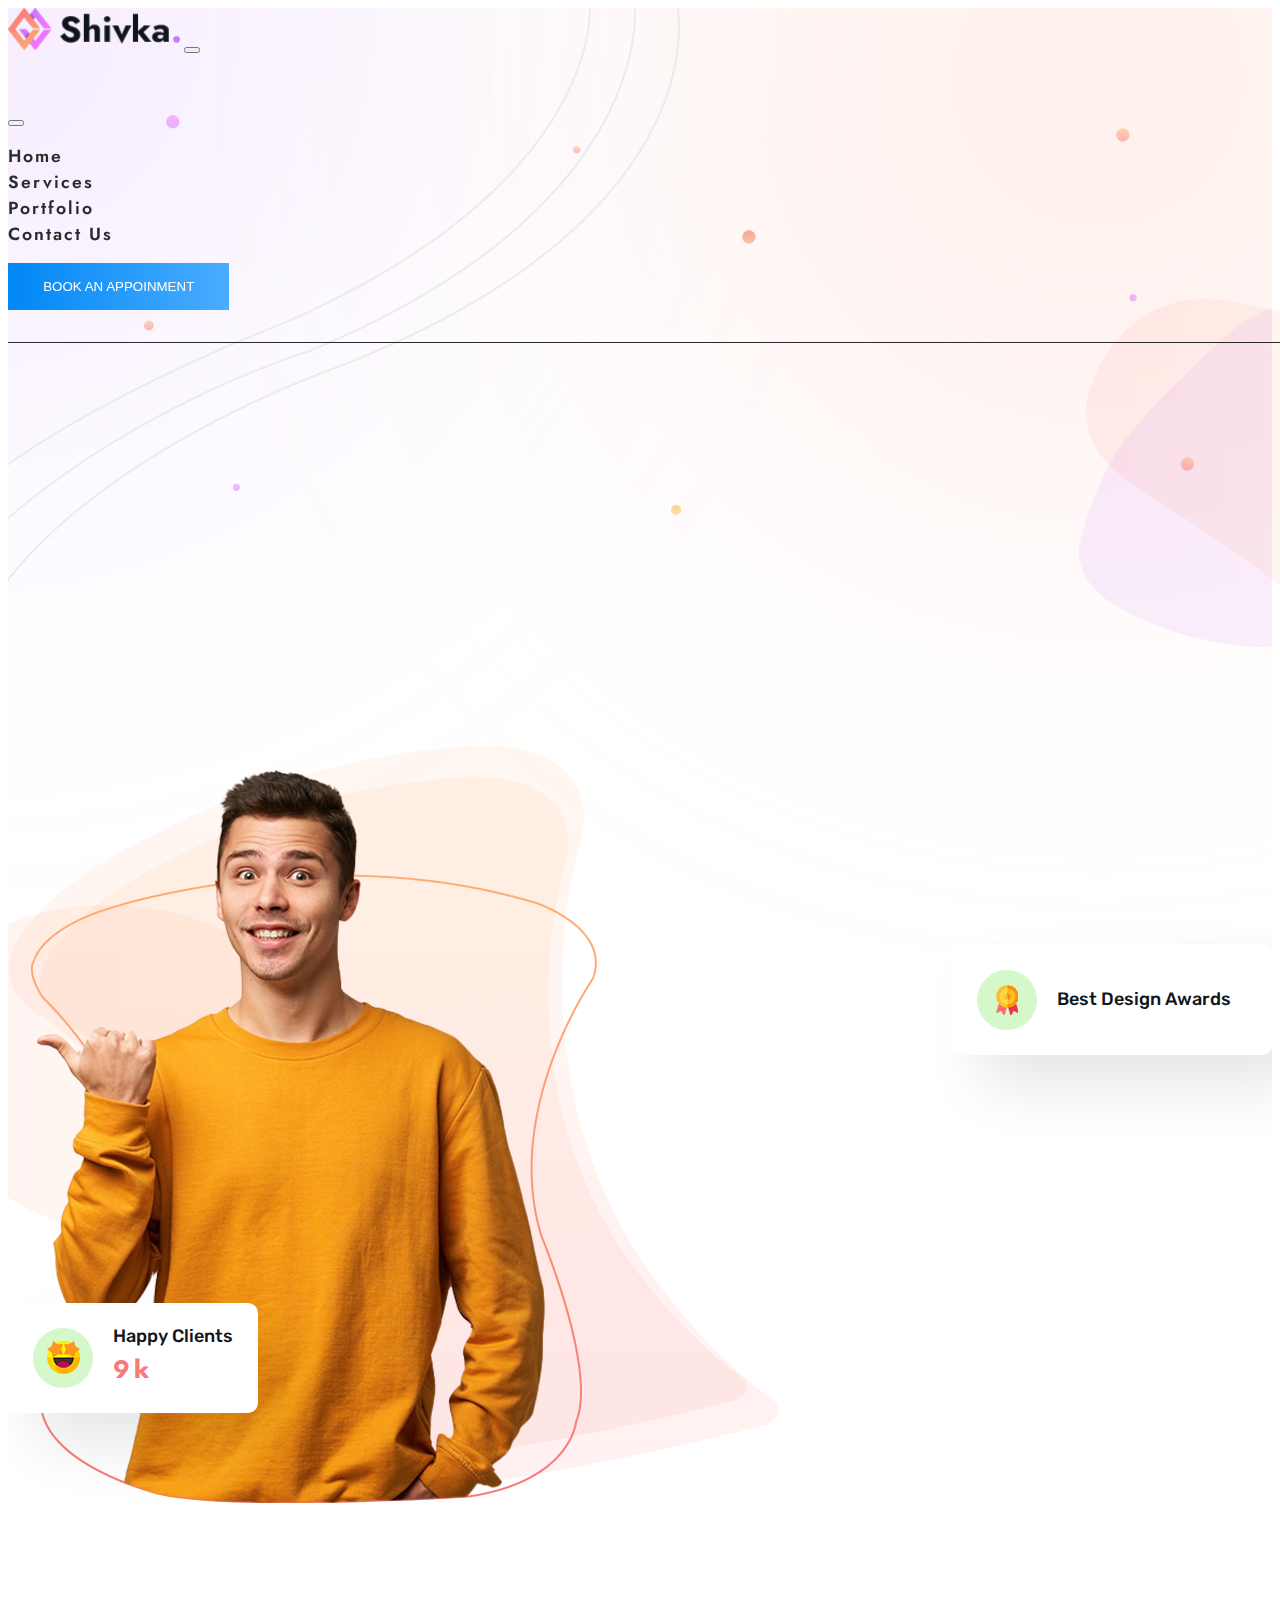
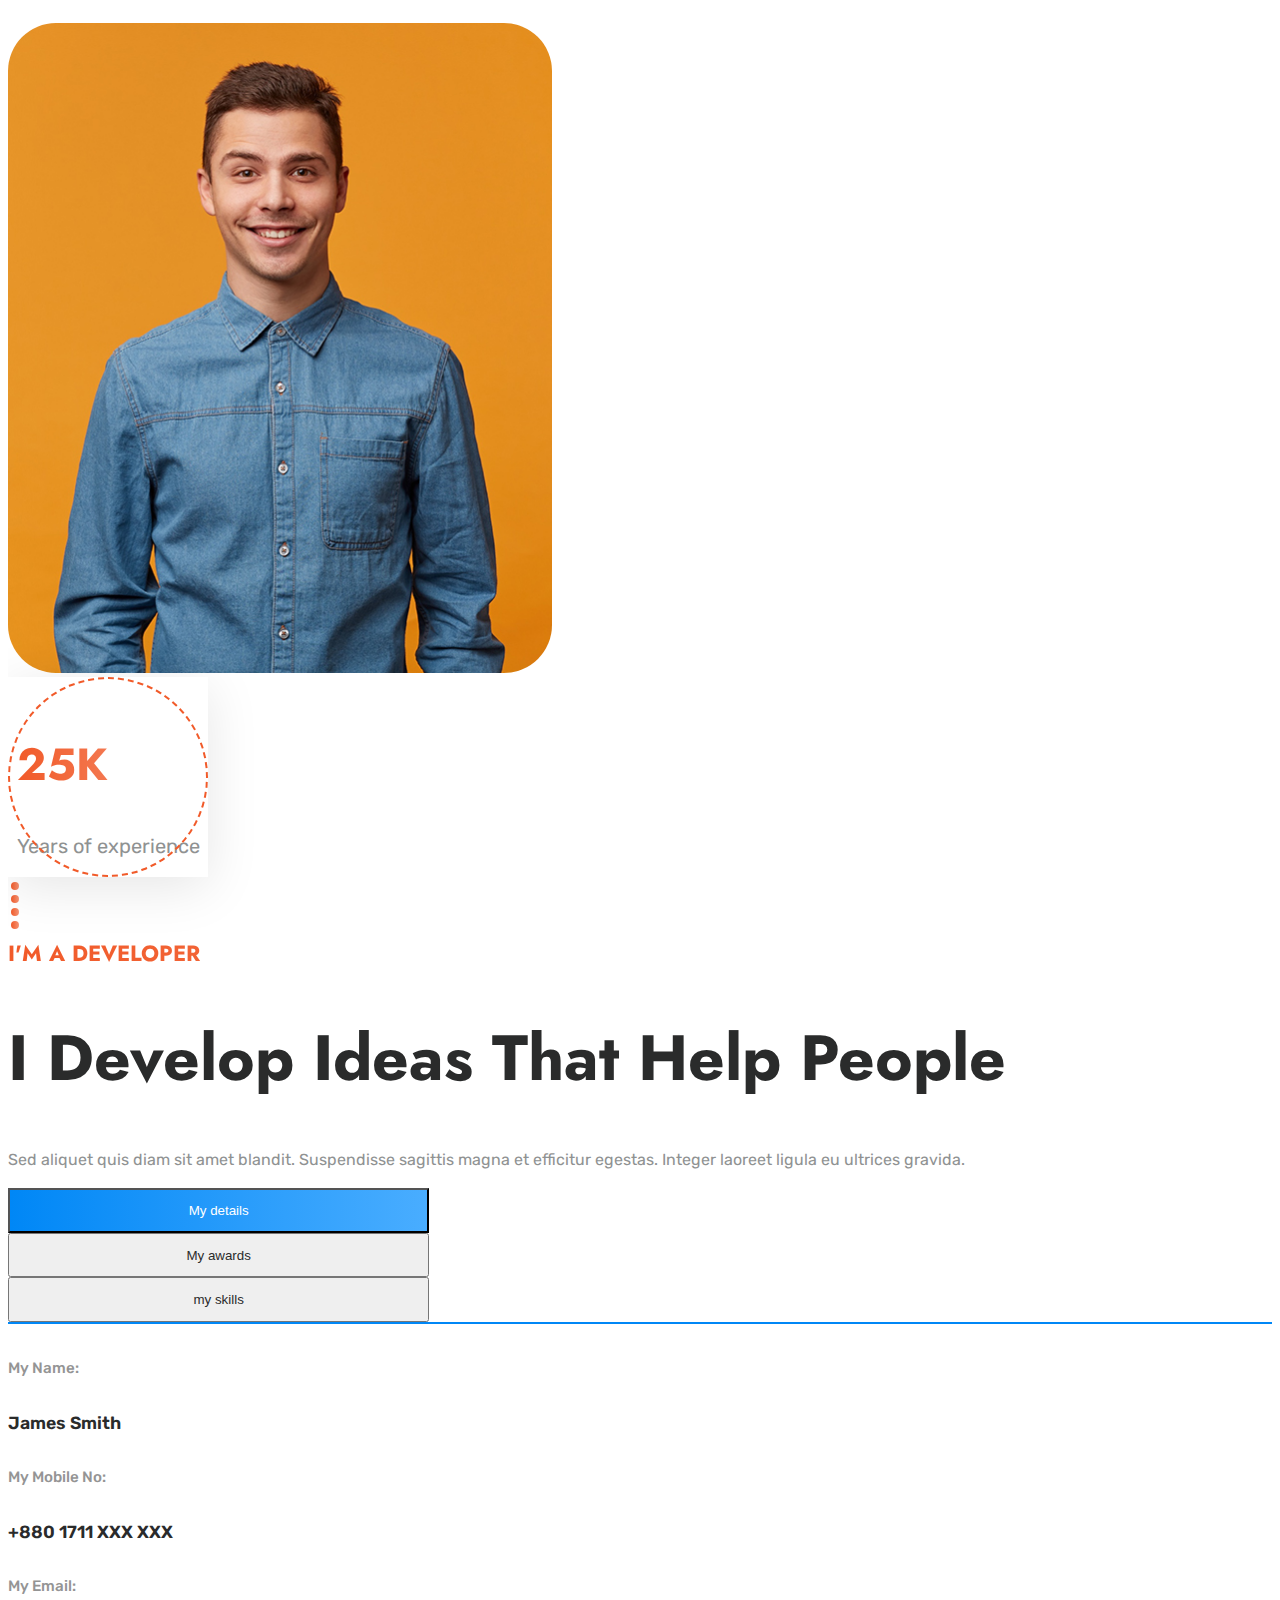
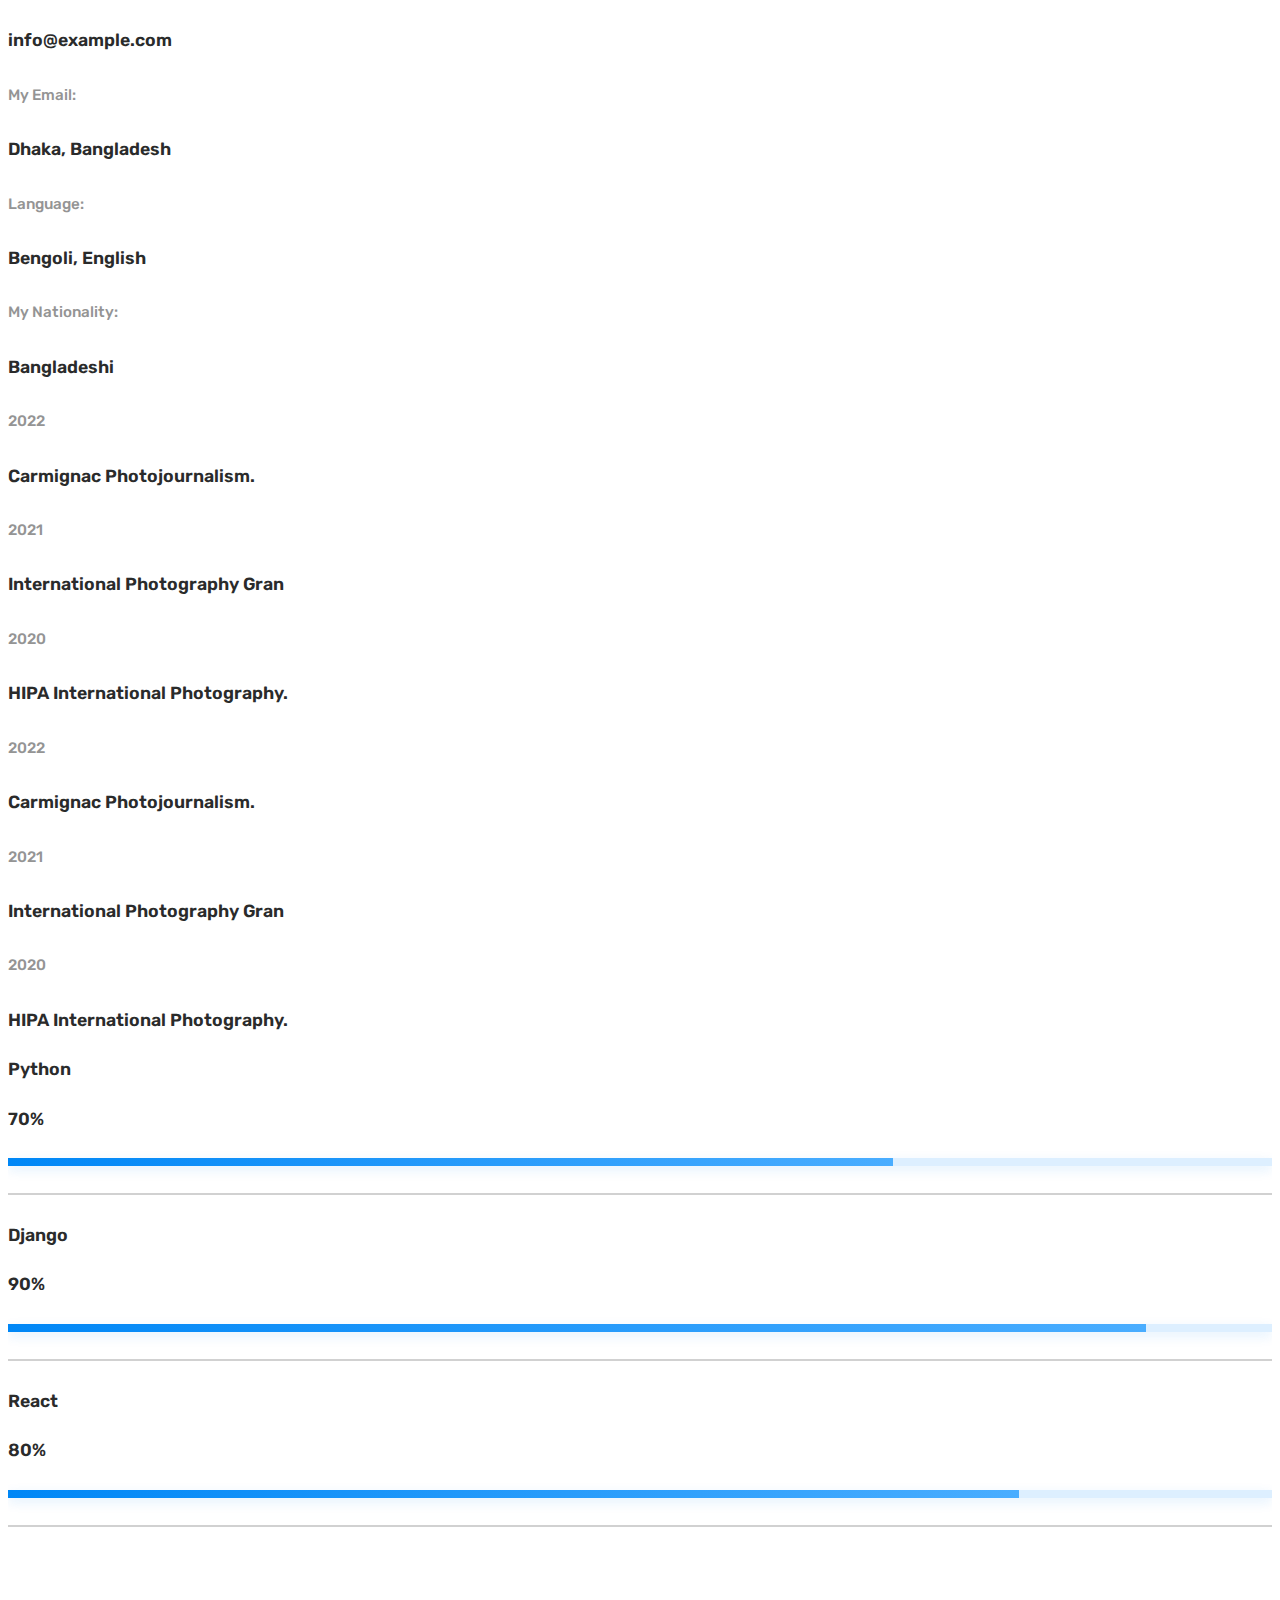
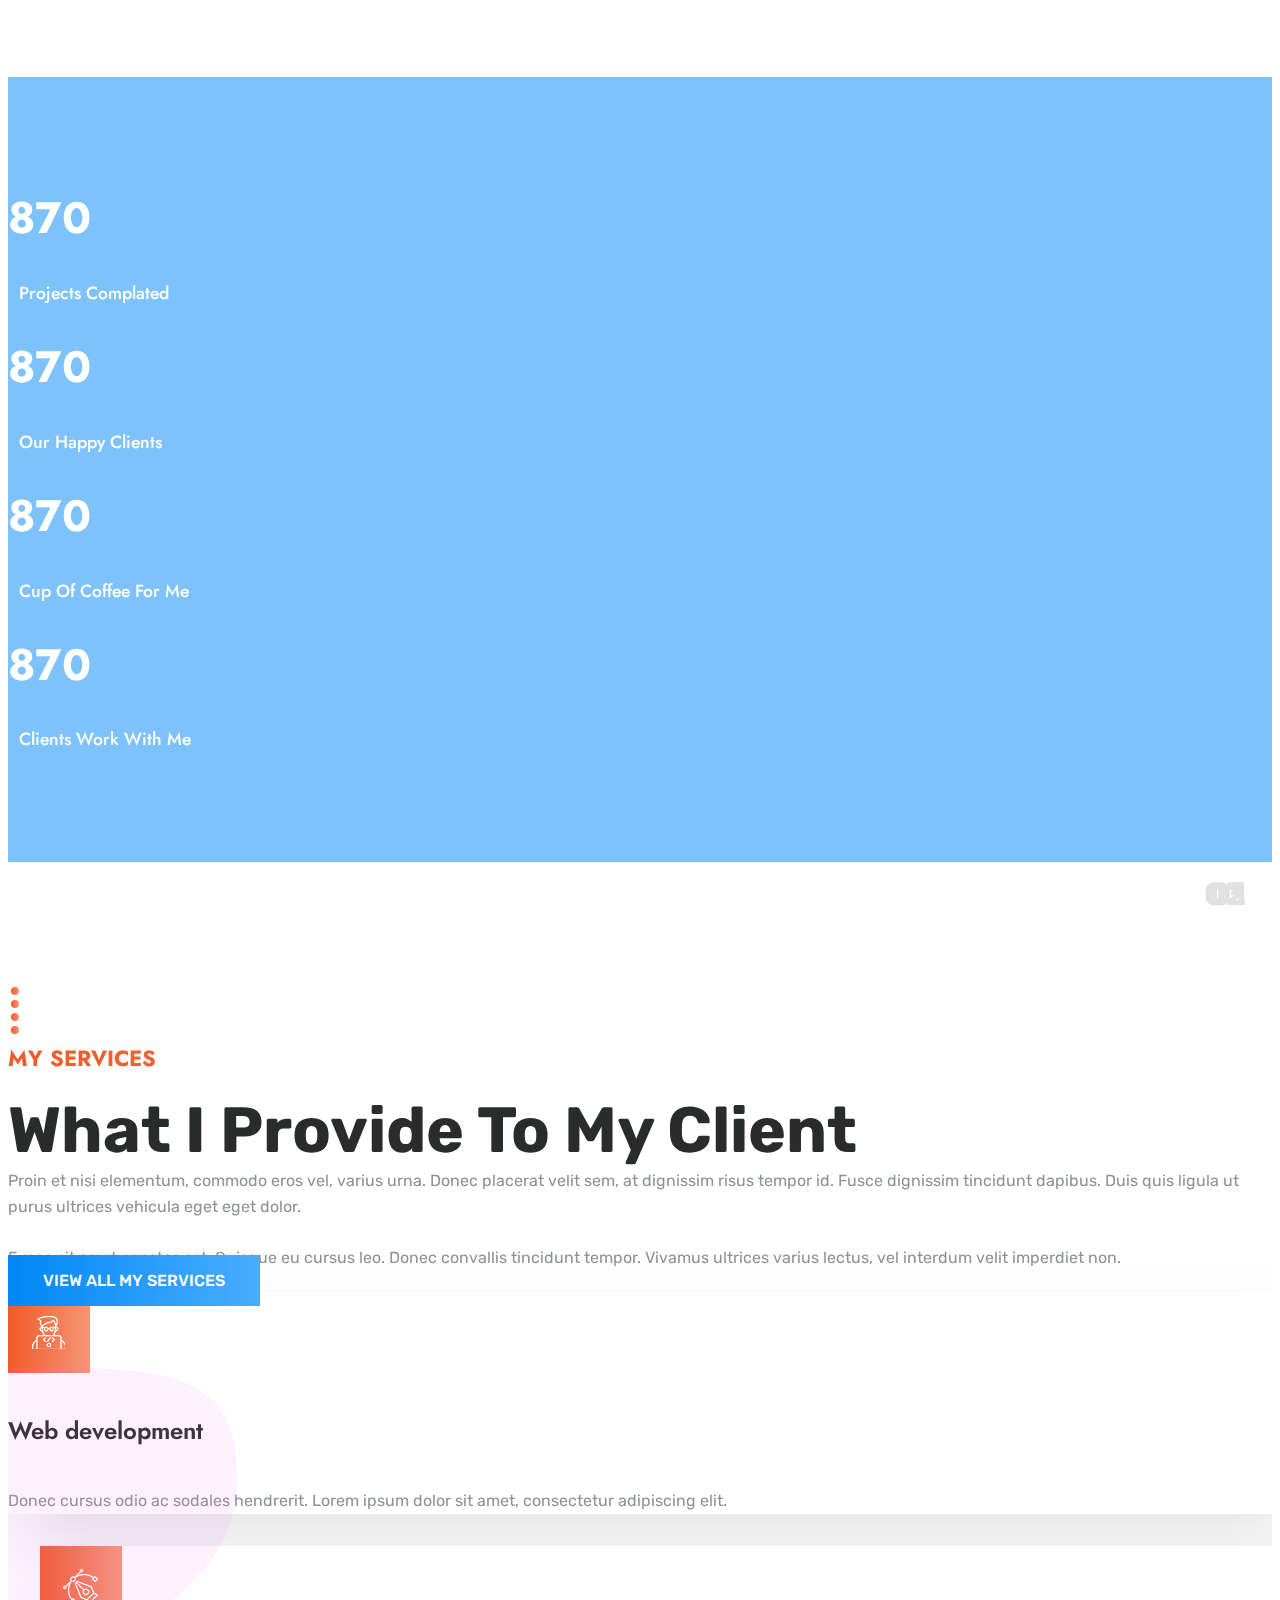
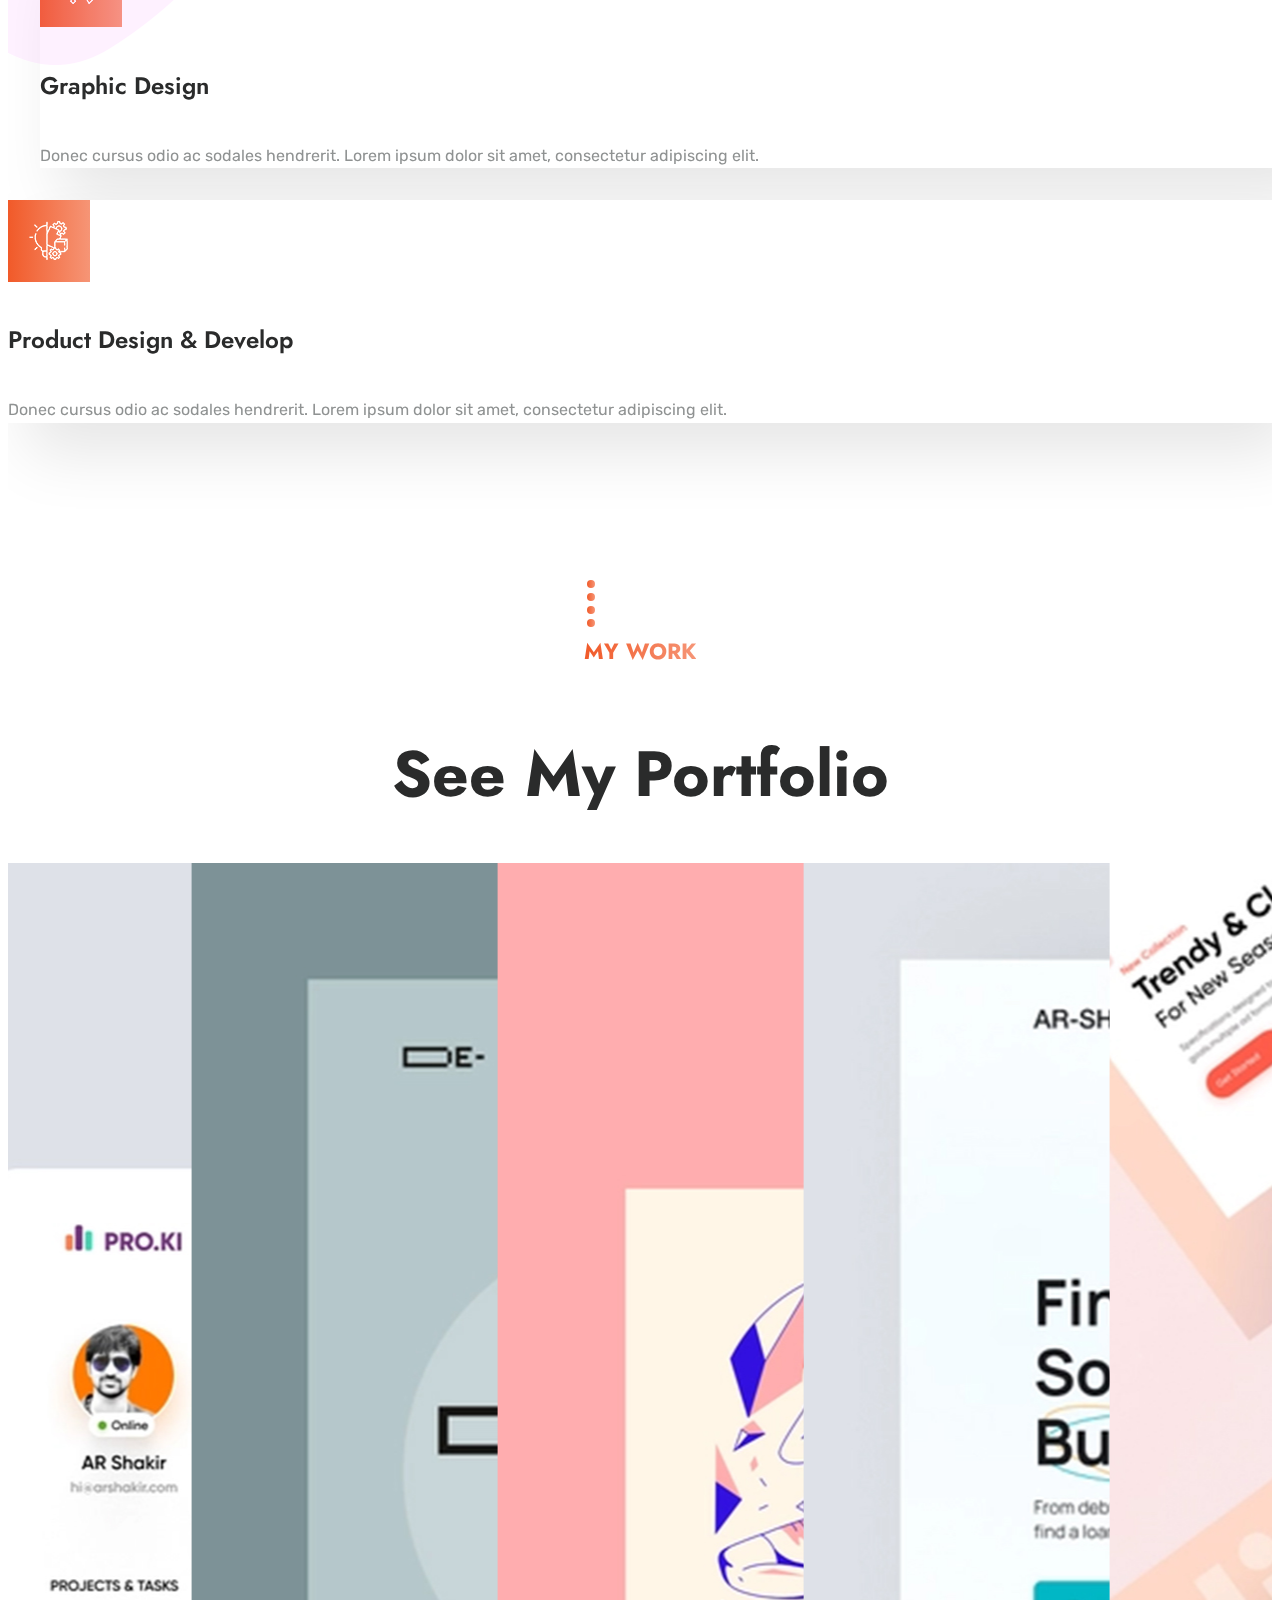
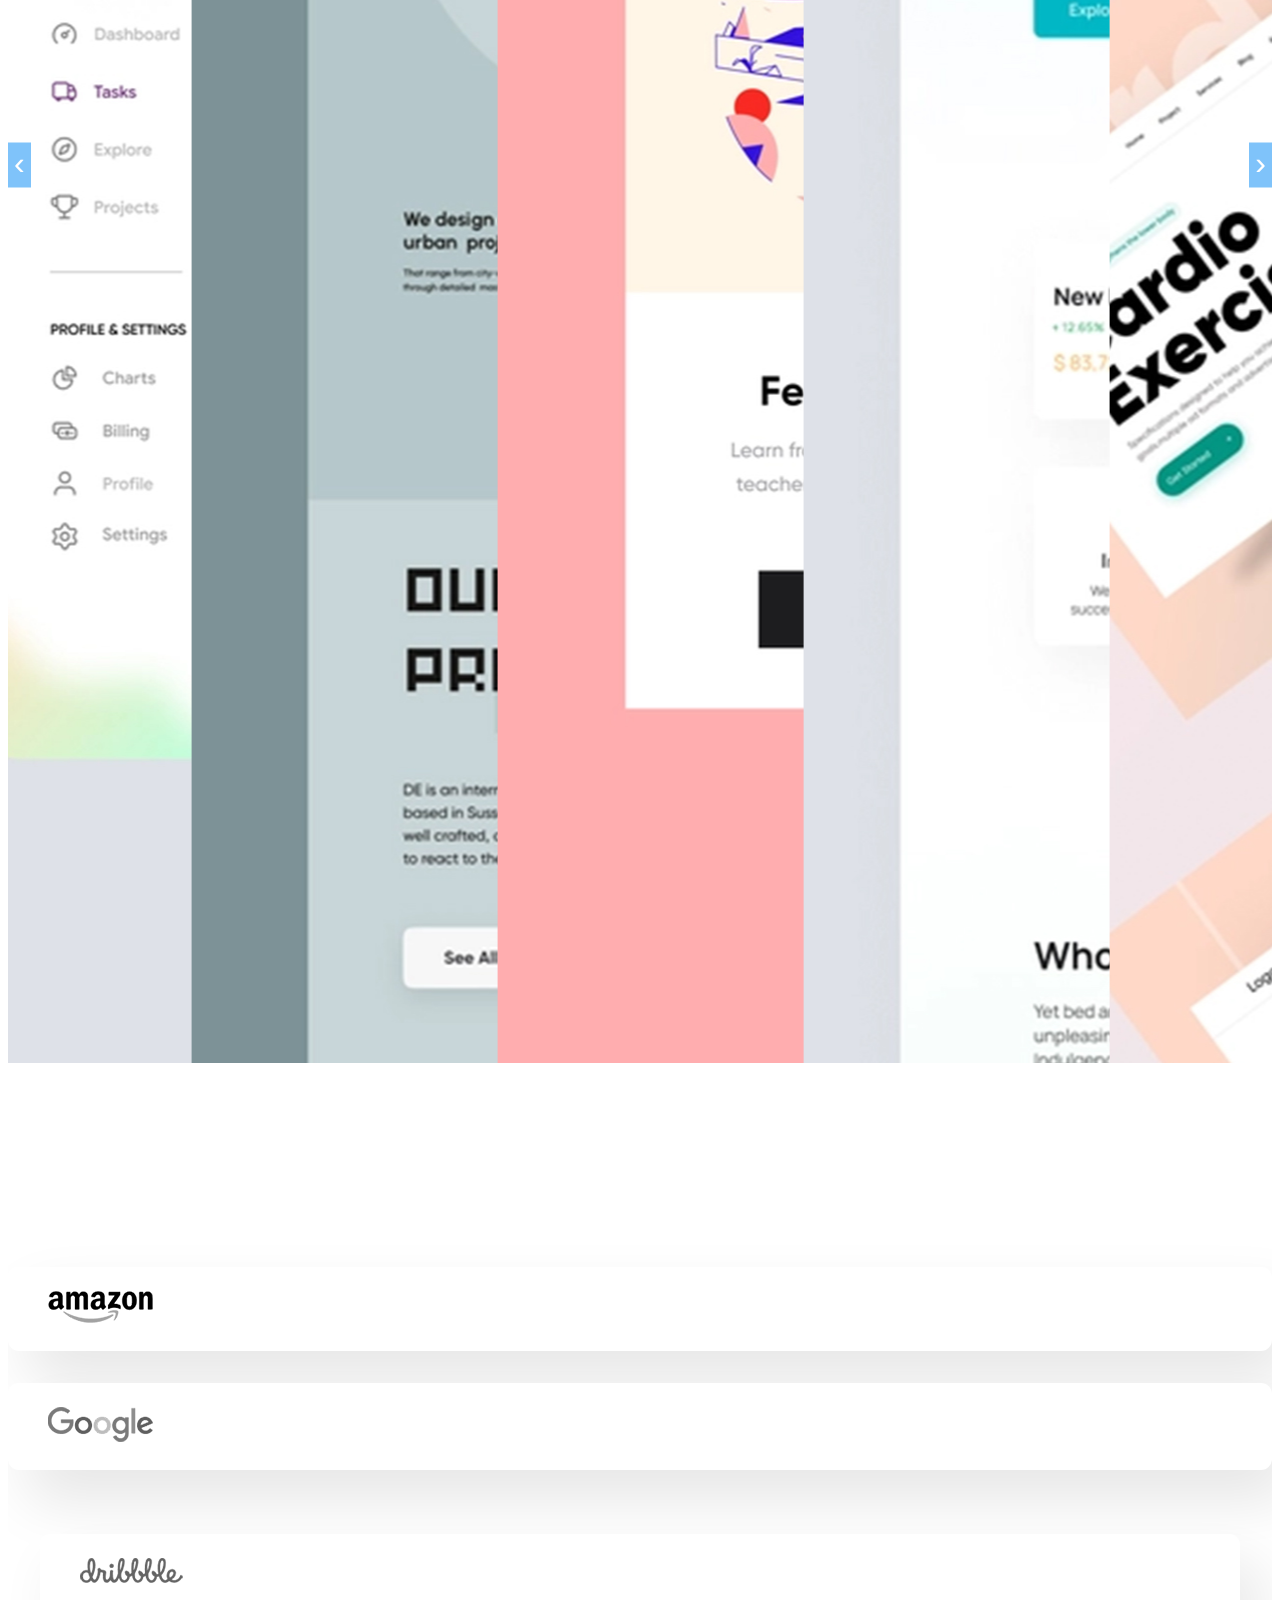
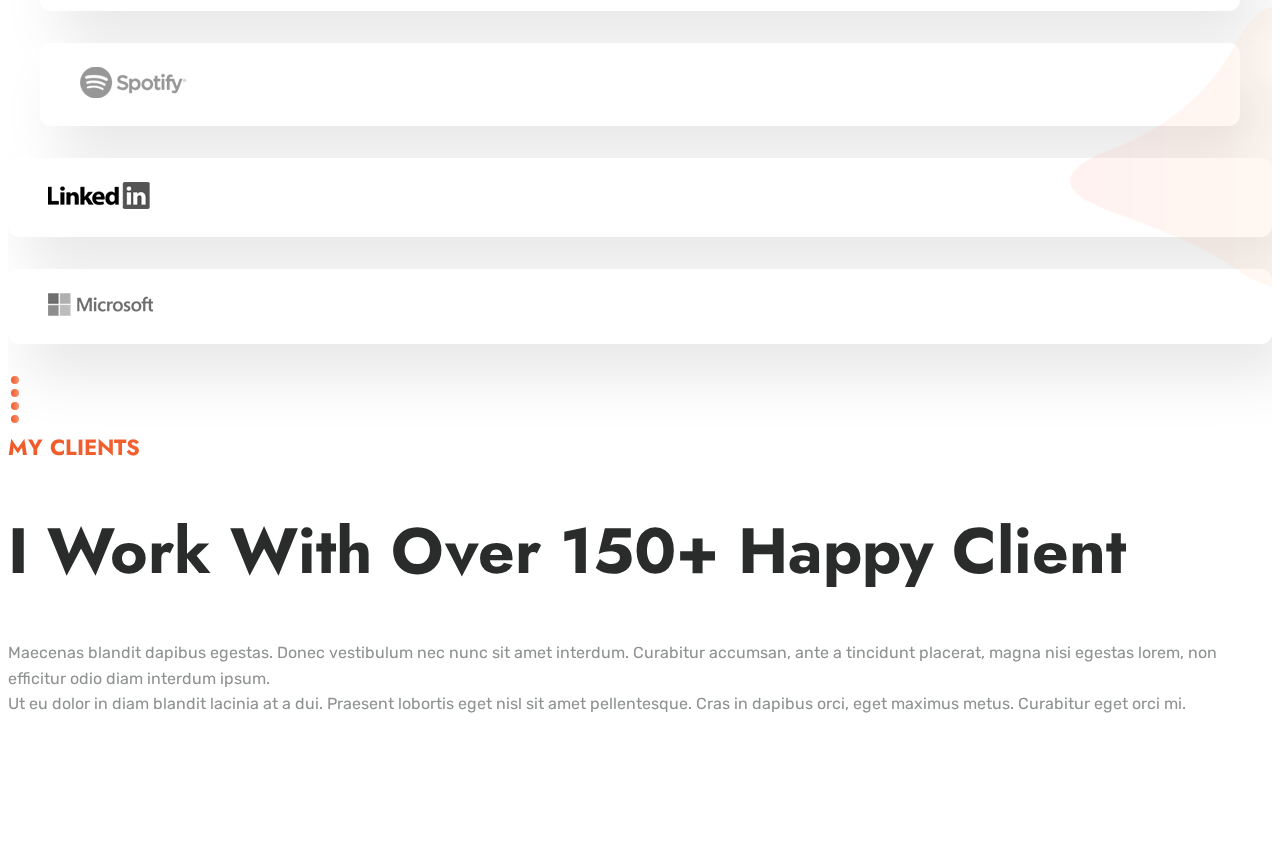
==== commit eb853a28: "services, portfolio, clients section design done!" ====
--- a/index.html
+++ b/index.html
@@ -189,7 +189,8 @@
 
         
         <!-- about-me start  -->
-        <section class="about-me">
+        <section class="about-me position-relative">
+            <div class="bg-object-right"><img src="asset/img/about-object-one.png" alt="..."></div>
             <div class="container">
                 <div class="about-me-wrap">
                     <div class="row">
@@ -347,6 +348,7 @@
 
         <!-- all counter start -->
         <section class="counter-all">
+            <div class="bg-img"></div>
             <div class="container">
                 <div class="row gx-5 row-cols-2 row-cols-md-4">
                     <div class="col">
@@ -380,10 +382,232 @@
 
         <!-- my services start  -->
         <section class="my-services">
-            <div class="bg-img"></div>
+            <div class="object-left"><img src="asset/img/service-object-one.png" alt="..."></div>
+            <div class="container">
+                <div class="row">
+
+                    <div class="col">
+                        <!-- section heading start  -->
+                        <div class="section-heading">
+                            <div class="heading-style d-flex align-items-center">
+                                <div class="left">
+                                    <div class="dot"></div>
+                                    <div class="dot"></div>
+                                </div>
+                                <div class="right">
+                                    <div class="dot"></div>
+                                    <div class="dot"></div>
+                                </div>
+                                <h2 class="sub-heading ms-2">My services</h2>
+                            </div>
+                        </div>
+
+                        <h class="heading">What I Provide To My Client</h>
+                        <p class="text mb-5">
+                            Proin et nisi elementum, commodo eros vel, varius urna. Donec placerat velit sem, at dignissim risus tempor id. Fusce dignissim tincidunt dapibus. Duis quis ligula ut purus ultrices vehicula eget eget dolor.
+                            <br><br> Fusce sit amet egestas est. Quisque eu cursus leo. Donec convallis tincidunt tempor. Vivamus ultrices varius lectus, vel interdum velit imperdiet non.
+                        </p>
+
+                        <a href="#" class="btn btn-primary">view all my services</a>
+                    </div>
+
+                    <div class="col">
+                        <div class="services-card-wrap">
+
+                            <!-- service-card start  -->
+                            <div class="service-card p-3 rounded d-flex border-0 position-relative">
+                                <div class="m-3">
+                                    <div class="icon-bg rounded-circle"><img src="asset/img/service-icon1-one.png" class="img-fluid" alt="..."></div>
+                                </div>
+
+                                <div class="p-3">
+                                    <a href="#"><h5 class="title">Web development</h5></a>
+                                    <p class="text">Donec cursus odio ac sodales hendrerit. Lorem ipsum dolor sit amet, consectetur adipiscing elit.</p>
+                                </div>
+                                <span class="card-number">01</span>
+                            </div>
+                            <!-- service-card start  -->
+                            <div class="service-card p-3 z-3 rounded d-flex border-0 position-relative">
+                                <div class="m-3">
+                                    <div class="icon-bg rounded-circle"><img src="asset/img/service-icon2-one.png" class="img-fluid" alt="..."></div>
+                                </div>
+
+                                <div class="p-3">
+                                    <a href="#"><h5 class="title">Graphic Design</h5></a>
+                                    <p class="text">Donec cursus odio ac sodales hendrerit. Lorem ipsum dolor sit amet, consectetur adipiscing elit.</p>
+                                </div>
+                                <span class="card-number">02</span>
+                            </div>
+                            <!-- service-card start  -->
+                            <div class="service-card p-3 rounded d-flex border-0 position-relative">
+                                <div class="m-3">
+                                    <div class="icon-bg rounded-circle"><img src="asset/img/service-icon3-one.png" class="img-fluid" alt="..."></div>
+                                </div>
+
+                                <div class="p-3">
+                                    <a href="#"><h5 class="title">Product Design & Develop</h5></a>
+                                    <p class="text">Donec cursus odio ac sodales hendrerit. Lorem ipsum dolor sit amet, consectetur adipiscing elit.</p>
+                                </div>
+                                <span class="card-number">03</span>
+                            </div>
+                        </div>
+                    </div>
+
+
+                </div>
+            </div>
         
         </section>
         <!-- my services end -->
+
+        
+        <!-- portfolio slider start  -->
+        <section class="my-works " >
+            <div class="works-wrap">
+                <!-- section heading start  -->
+                <div class="section-heading">
+                    <div class="heading-style d-flex align-items-center">
+                        <div class="left">
+                            <div class="dot"></div>
+                            <div class="dot"></div>
+                        </div>
+                        <div class="right">
+                            <div class="dot"></div>
+                            <div class="dot"></div>
+                        </div>
+                        <h2 class="sub-heading ms-2">My work</h2>
+                    </div>
+                </div>
+
+                <h1 class="heading mt-2">See My Portfolio</h1>
+
+                <!-- portfolio slider start  -->
+                <div class="slider-container overflow-x-hidden pt-4">
+                    <div class="slider-wrapper">
+
+                        <!-- portfolio-card start  -->
+                        <div class="card portfolio-card border-0">
+                            <img src="asset/img/portfolio/portfolio1.jpg" class="card-img rounded-0" alt="...">
+                            <div class="card-img-overlay rounded-0">
+                                <h5 class="sub-heading">UI Design <span class="ms-4">BRand Identity</span></h5>
+                                <h2 class="title mt-4 mb-2 text-capitalize" >Project Management Dashboard</h2>
+                                <p class="text mb-4">Lorem ipsum dolor sit amet consectetur adipisicing elit. Eveniet nihil architecto dicta modi itaque sequi aut!</p>
+                                <a href="#" class="text-uppercase link">View Case Study <i class="fa-solid fa-arrow-right-long ms-2"></i></a>
+                            </div>
+                        </div>
+                        <div class="card portfolio-card border-0">
+                            <img src="asset/img/portfolio/portfolio2.jpg" class="card-img rounded-0" alt="...">
+                            <div class="card-img-overlay rounded-0">
+                                <h5 class="sub-heading">UI Design <span class="ms-4">BRand Identity</span></h5>
+                                <h2 class="title mt-4 mb-2 text-capitalize" >Architecharal Studio</h2>
+                                <p class="text mb-4">Lorem ipsum dolor sit amet consectetur adipisicing elit. Eveniet nihil architecto dicta modi itaque sequi aut!</p>
+                                <a href="#" class="text-uppercase link">View Case Study <i class="fa-solid fa-arrow-right-long ms-2"></i></a>
+                            </div>
+                        </div>
+                        <div class="card portfolio-card border-0">
+                            <img src="asset/img/portfolio/portfolio3.jpg" class="card-img rounded-0" alt="...">
+                            <div class="card-img-overlay rounded-0">
+                                <h5 class="sub-heading">UI Design <span class="ms-4">BRand Identity</span></h5>
+                                <h2 class="title mt-4 mb-2 text-capitalize" >File Manager App</h2>
+                                <p class="text mb-4">Lorem ipsum dolor sit amet consectetur adipisicing elit. Eveniet nihil architecto dicta modi itaque sequi aut!</p>
+                                <a href="#" class="text-uppercase link">View Case Study <i class="fa-solid fa-arrow-right-long ms-2"></i></a>
+                            </div>
+                        </div>
+                        <div class="card portfolio-card border-0">
+                            <img src="asset/img/portfolio/portfolio4.jpg" class="card-img rounded-0" alt="...">
+                            <div class="card-img-overlay rounded-0">
+                                <h5 class="sub-heading">UI Design <span class="ms-4">BRand Identity</span></h5>
+                                <h2 class="title mt-4 mb-2 text-capitalize" >File Manager App</h2>
+                                <p class="text mb-4">Lorem ipsum dolor sit amet consectetur adipisicing elit. Eveniet nihil architecto dicta modi itaque sequi aut!</p>
+                                <a href="#" class="text-uppercase link">View Case Study <i class="fa-solid fa-arrow-right-long ms-2"></i></a>
+                            </div>
+                        </div>
+                        <div class="card portfolio-card border-0">
+                            <img src="asset/img/portfolio/portfolio5.jpg" class="card-img rounded-0" alt="...">
+                            <div class="card-img-overlay rounded-0">
+                                <h5 class="sub-heading">UI Design <span class="ms-4">BRand Identity</span></h5>
+                                <h2 class="title mt-4 mb-2 text-capitalize" >NFT Header Version</h2>
+                                <p class="text mb-4">Lorem ipsum dolor sit amet consectetur adipisicing elit. Eveniet nihil architecto dicta modi itaque sequi aut!</p>
+                                <a href="#" class="text-uppercase link">View Case Study <i class="fa-solid fa-arrow-right-long ms-2"></i></a>
+                            </div>
+                        </div>
+                        <div class="card portfolio-card border-0">
+                            <img src="asset/img/portfolio/portfolio4.jpg" class="card-img rounded-0" alt="...">
+                            <div class="card-img-overlay rounded-0">
+                                <h5 class="sub-heading">UI Design <span class="ms-4">BRand Identity</span></h5>
+                                <h2 class="title mt-4 mb-2 text-capitalize" >File Manager App</h2>
+                                <p class="text mb-4">Lorem ipsum dolor sit amet consectetur adipisicing elit. Eveniet nihil architecto dicta modi itaque sequi aut!</p>
+                                <a href="#" class="text-uppercase link">View Case Study <i class="fa-solid fa-arrow-right-long ms-2"></i></a>
+                            </div>
+                        </div>
+                        <div class="card portfolio-card border-0">
+                            <img src="asset/img/portfolio/portfolio5.jpg" class="card-img rounded-0" alt="...">
+                            <div class="card-img-overlay rounded-0">
+                                <h5 class="sub-heading">UI Design <span class="ms-4">BRand Identity</span></h5>
+                                <h2 class="title mt-4 mb-2 text-capitalize" >NFT Header Version</h2>
+                                <p class="text mb-4">Lorem ipsum dolor sit amet consectetur adipisicing elit. Eveniet nihil architecto dicta modi itaque sequi aut!</p>
+                                <a href="#" class="text-uppercase link">View Case Study <i class="fa-solid fa-arrow-right-long ms-2"></i></a>
+                            </div>
+                        </div>
+                        
+                    </div>
+                    <button class="prev-btn">&#8249;</button>
+                    <button class="next-btn">&#8250;</button>
+                </div>
+            </div>
+        </section>
+
+        <!-- my client start  -->
+        <section class="my-clients">
+            <div class="bg-object-right"><img src="asset/img/my-client-object-one.png" alt="..."></div>
+            <div class="container">
+                
+                <div class="row gx-5">
+                    <div class="col-6">
+                        <div class="brand-wrap d-flex">
+                            <div class="brand-box">
+                                <div class="brand d-flex justify-content-center align-items-center"><img src="asset/img/brand/brand1.png" alt="brand"></div>
+                                <div class="brand d-flex justify-content-center align-items-center"><img src="asset/img/brand/brand2.png" alt="brand"></div>
+                            </div>
+                            <div class="brand-box">
+                                <div class="brand d-flex justify-content-center align-items-center"><img src="asset/img/brand/brand3.png" alt="brand"></div>
+                                <div class="brand d-flex justify-content-center align-items-center"><img src="asset/img/brand/brand4.png" alt="brand"></div>
+                            </div>
+                            <div class="brand-box">
+                                <div class="brand d-flex justify-content-center align-items-center"><img src="asset/img/brand/brand5.png" alt="brand"></div>
+                                <div class="brand d-flex justify-content-center align-items-center"><img src="asset/img/brand/brand6.png" alt="brand"></div>
+                            </div>
+                        </div>
+                    </div>
+
+                    <div class="col-6">
+                        <!-- section heading start  -->
+                        <div class="section-heading">
+                            <div class="heading-style d-flex align-items-center">
+                                <div class="left">
+                                    <div class="dot"></div>
+                                    <div class="dot"></div>
+                                </div>
+                                <div class="right">
+                                    <div class="dot"></div>
+                                    <div class="dot"></div>
+                                </div>
+                                <h2 class="sub-heading ms-2">My Clients</h2>
+                            </div>
+                        </div>
+
+                        <h1 class="heading mt-2">I Work With Over 150+ Happy Client</h1>
+
+                        <p class="text mt-4">
+                            Maecenas blandit dapibus egestas. Donec vestibulum nec nunc sit amet interdum. Curabitur accumsan, ante a tincidunt placerat, magna nisi egestas lorem, non efficitur odio diam interdum ipsum.
+                        </p>
+
+                        <p class="text mt-3">Ut eu dolor in diam blandit lacinia at a dui. Praesent lobortis eget nisl sit amet pellentesque. Cras in dapibus orci, eget maximus metus. Curabitur eget orci mi.</p>
+                    </div>
+                </div>
+            </div>
+        </section>
+        <!-- my client end -->
 
       
 
--- a/asset/css/style.min.css
+++ b/asset/css/style.min.css
@@ -1 +1 @@
-@import"https://fonts.googleapis.com/css2?family=Jost:ital,wght@0,100..900;1,100..900&display=swap";@import"https://fonts.googleapis.com/css2?family=Rubik:ital,wght@0,300..900;1,300..900&display=swap";@import"/node_modules/bootstrap/scss/bootstrap.scss";@import"../node_modules/bootstrap/dist/css/bootstrap.css";@import"../node_modules/bootstrap/scss/bootstrap.scss";h1,h2,h3,h4,h5,h6{font-family:"Jost",sans-serif;font-optical-sizing:auto;font-weight:700;font-style:normal}body{font-family:"Rubik",sans-serif;font-optical-sizing:auto;font-weight:400;font-style:normal}ul{list-style:none;padding-left:0px}a{text-decoration:none}p{margin:0}.form-control:focus,.form-select:focus{box-shadow:none;border:1px solid #0087f6;outline:none}.form-select:focus{box-shadow:none;border:1px solid #0087f6;outline:none}.form-select:focus option:hover{background:red !important}section{overflow:hidden}.slider-container{position:relative;margin:0 auto}.slider-container .slider-wrapper{display:flex;transition:transform .5s ease}.slider-container .slider-wrapper .product-card{flex:0 0 calc(20% - 10px);max-width:calc(20% - 10px);box-sizing:border-box;margin:0 12px}.slider-container .prev-btn,.slider-container .next-btn{position:absolute;top:50%;transform:translateY(-50%);background:rgba(220,183,82,.5019607843);color:#fff;border:none;padding:2px 6px 6px 6px;cursor:pointer;font-size:32px}.slider-container .prev-btn{left:0}.slider-container .next-btn{right:0}.slider-3items-container{position:relative;margin:0 auto}.slider-3items-container .slider-3items-wrapper{display:flex;transition:transform .5s ease}.slider-3items-container .slider-3items-wrapper .product-card{flex:0 0 calc(33.3333% - 10px);max-width:calc(33.3333% - 10px);box-sizing:border-box;margin:0 12px}.slider-3items-container .prev-btn,.slider-3items-container .next-btn{position:absolute;top:50%;transform:translateY(-50%);background:rgba(220,183,82,.5019607843);color:#fff;border:none;padding:2px 6px 6px 6px;cursor:pointer;font-size:32px}.slider-3items-container .prev-btn{left:0}.slider-3items-container .next-btn{right:0}.testimonial-slider-container{position:relative;margin:0 auto}.testimonial-slider-container .testimonial-slider-wrapper{display:flex;transition:transform .5s ease}.testimonial-slider-container .testimonial-slider-wrapper .testimonial-card{flex:0 0 calc(16.6666% - 10px);max-width:calc(16.6666% - 10px);box-sizing:border-box;margin:0 12px}.testimonial-slider-container .prev-btn,.testimonial-slider-container .next-btn{position:absolute;top:50%;transform:translateY(-50%);background:rgba(220,183,82,.5019607843);color:#fff;border:none;padding:2px 6px 6px 6px;cursor:pointer;font-size:32px}.testimonial-slider-container .prev-btn{left:0}.testimonial-slider-container .next-btn{right:0}@media(max-width: 1200px){.slider-container .slider-wrapper .product-card{flex:0 0 calc(25% - 10px);max-width:calc(25% - 10px)}.slider-3items-container .slider-3items-wrapper .product-card{flex:0 0 calc(38% - 10px);max-width:calc(38% - 10px);margin:0 10px}.testimonial-slider-container .testimonial-slider-wrapper .testimonial-card{flex:0 0 calc(20% - 10px);max-width:calc(20% - 10px);margin:0 12px}}@media(max-width: 992px){.slider-container .slider-wrapper .product-card{flex:0 0 calc(33.333% - 10px);max-width:calc(33.333% - 10px);margin:0 8px}.slider-container .prev-btn,.slider-container .next-btn{padding:2px 6px 6px 6px;font-size:24px}.slider-3items-container .slider-3items-wrapper .product-card{flex:0 0 calc(54% - 10px);max-width:calc(54% - 10px);margin:0 8px}.slider-3items-container .prev-btn,.slider-3items-container .next-btn{padding:2px 6px 6px 6px;font-size:24px}.testimonial-slider-container .testimonial-slider-wrapper .testimonial-card{flex:0 0 calc(25% - 10px);max-width:calc(25% - 10px);margin:0 8px}.testimonial-slider-container .prev-btn,.testimonial-slider-container .next-btn{padding:2px 6px 6px 6px;font-size:24px}}@media(max-width: 768px){.slider-container .slider-wrapper .product-card{flex:0 0 calc(46% - 10px);max-width:calc(46% - 10px);margin:0 8px}.slider-3items-container .slider-3items-wrapper .product-card{flex:0 0 calc(80% - 10px);max-width:calc(80% - 10px);margin:0 8px}.testimonial-slider-container .testimonial-slider-wrapper .testimonial-card{flex:0 0 calc(33.33% - 10px);max-width:calc(33.333% - 10px);margin:0 8px}}@media(max-width: 576px){.slider-container .slider-wrapper .product-card{flex:0 0 calc(50% - 10px);max-width:calc(50% - 10px);margin:0 6px}.slider-container .prev-btn,.slider-container .next-btn{padding:2px 5px 5px 5px;font-size:20px}.slider-3items-container .slider-3items-wrapper .product-card{flex:0 0 calc(100% - 10px);max-width:calc(100% - 10px);margin:0 6px}.slider-3items-container .prev-btn,.slider-3items-container .next-btn{padding:2px 5px 5px 5px;font-size:20px}.testimonial-slider-container .testimonial-slider-wrapper .testimonial-card{flex:0 0 calc(50% - 10px);max-width:calc(50% - 10px);margin:0 6px}.testimonial-slider-container .prev-btn,.testimonial-slider-container .next-btn{padding:2px 5px 5px 5px;font-size:20px}}.product-card{box-shadow:rgba(0,0,0,.1) 0px 10px 15px -3px,rgba(0,0,0,.05) 0px 4px 6px -2px}.product-card .card-img-top{width:100%;height:15.875rem;object-fit:cover}.product-card .rating{position:absolute;left:.95rem;bottom:.7rem;background:rgba(255,255,255,.5882352941);padding:.2rem .62rem;font-size:.8rem;color:#10161b;border-radius:.2rem}.product-card .rating i{color:#0087f6;font-size:.78rem}.product-card .card-body .card-title{color:#5c7e9b}.product-card .card-body .card-title:hover{text-decoration:underline}.product-card .card-body .price{font-size:1rem;color:#10161b;font-weight:600}.product-card .card-body .price .price-delete{color:#e84736;font-weight:300;font-size:.875rem}@media(max-width: 1400px){.product-card .card-img-top{height:13.625rem}}@media(max-width: 1200px){.product-card .card-img-top{height:14.375rem}.product-card .rating{left:.75rem;bottom:.5rem;padding:.15rem .52rem;font-size:.75rem}.product-card .rating i{font-size:.72rem}.product-card .card-body .price{font-size:.9rem}.product-card .card-body .price .price-delete{font-size:.75rem}}@media(max-width: 768px){.product-card .card-img-top{height:14.875rem}}@media(max-width: 576px){.product-card .card-img-top{height:10.813rem}.product-card .rating{left:.7rem;bottom:.4rem;padding:.14rem .46rem;font-size:.7rem}.product-card .rating i{font-size:.68rem}.product-card .card-body{padding:.5rem}.product-card .card-body .price{font-size:.77rem;margin:.1rem 0 .5rem 0 !important}.product-card .card-body .price .price-delete{font-size:.7rem}}.testimonial-card{overflow:hidden;box-shadow:rgba(0,0,0,.1) 0px 10px 15px -3px,rgba(0,0,0,.05) 0px 4px 6px -2px}.testimonial-card .user-photo-wrap{transform:rotate(45deg);overflow:hidden;border-radius:24px;width:130px;height:130px;margin-left:-20px;margin-top:-16px}.testimonial-card .user-photo-wrap .user-photo{transform:rotate(-45deg);width:140%;height:140%;object-fit:cover}.testimonial-card .ratting{position:absolute;right:1.2rem;top:7rem}.testimonial-card .ratting .rating-score{font-size:.87rem;color:#10161b}.testimonial-card .ratting .rating-stars{font-size:.7rem;color:#0087f6}.testimonial-card .quote{position:absolute;right:1.2rem;top:1.6rem;color:#0087f6;font-size:2rem}.testimonial-card .card-title{color:#10161b !important}@media(max-width: 1200px){.testimonial-card .user-photo-wrap{border-radius:20px;width:120px;height:120px}.testimonial-card .ratting{right:1rem;top:6.4rem}.testimonial-card .ratting .rating-score{font-size:.85rem}.testimonial-card .ratting .rating-stars{font-size:.68rem}.testimonial-card .quote{right:1rem;top:1.4rem;font-size:1.6rem}.testimonial-card .card-title,.testimonial-card .card-text{font-size:.75rem}}@media(max-width: 576px){.testimonial-card .user-photo-wrap{border-radius:16px}.testimonial-card .ratting{top:6.4rem}.testimonial-card .ratting .rating-score{font-size:.75rem}.testimonial-card .ratting .rating-stars{font-size:.62rem}.testimonial-card .quote{top:1.4rem;font-size:1.4rem}}.newsletter-card{box-shadow:rgba(0,0,0,.1) 0px 10px 15px -3px,rgba(0,0,0,.05) 0px 4px 6px -2px}.newsletter-card .form-control{min-width:21rem}@media(max-width: 992px){.newsletter-card{padding:0rem 1rem}.newsletter-card .form-control{min-width:10rem}}@media(max-width: 768px){.newsletter-card{padding:0rem 1rem}.newsletter-card .heading{font-size:1rem;text-align:center}.newsletter-card .text{text-align:center}.newsletter-card .form-control{min-width:14rem;font-size:.7rem}.newsletter-card .form{display:flex;justify-content:center}}@media(max-width: 576px){.newsletter-card{padding:0rem 1rem}.newsletter-card .heading{font-size:1rem;text-align:center}.newsletter-card .text{text-align:center}.newsletter-card .form-control{min-width:10rem;font-size:.7rem;padding:.3rem .5rem !important;border-radius:4px !important}.newsletter-card .btn{padding:.3rem .5rem !important;border-radius:4px !important}.newsletter-card .form{display:flex;justify-content:center}}.pagination .page-item.active .page-link{background:#0087f6;border:1px solid #0087f6;color:#fff}.pagination .page-link{color:#10161b}.pagination .page-link:focus{outline:none !important;box-shadow:none !important}.order-cart-container .order-cart-wrap{width:100%;height:100%;position:fixed;top:0;bottom:0;left:0;right:0;overflow:hidden;visibility:hidden;background:rgba(29,29,29,.4392156863);z-index:100}.order-cart-container .order-cart-wrap .order-cart{position:relative;width:23rem;height:100%;background:#fff;position:fixed;right:0;top:0}.order-cart-container .order-cart-wrap .order-cart .cart-top{height:3.6rem;background:#004f90}.order-cart-container .order-cart-wrap .order-cart .cart-top h5{font-size:1.2rem;color:#fff}.order-cart-container .order-cart-wrap .order-cart .cart-top img{height:1.8rem}.order-cart-container .order-cart-wrap .order-cart .cart-top .btn{color:#fafafa;font-weight:400}.order-cart-container .order-cart-wrap .order-cart .cart-item{border-bottom:1px solid #a7bacb;padding:12px 0}.order-cart-container .order-cart-wrap .order-cart .cart-item .qty-layout .btn{padding:0;font-size:1rem}.order-cart-container .order-cart-wrap .order-cart .cart-item .qty-layout .form-control{font-size:1rem}.order-cart-container .order-cart-wrap .order-cart .cart-item .card .card-title{font-size:.75rem}.order-cart-container .order-cart-wrap .order-cart .cart-btn{position:absolute;width:80%;left:60%;transform:translateX(-50%);bottom:2rem;padding:.4rem 0 1.5rem 0;border:none}.order-cart-container .order-cart-wrap .order-cart .cart-btn .btn-order{background:linear-gradient(90deg, #0087F6, #004f90);padding:.4rem 1.5rem;color:#fff;font-size:1rem}.order-cart-container .overlay{visibility:visible}.order-cart-container .order-cart-box{right:0;top:50%;transform:translateY(-50%);background:#00172a}.order-cart-container .order-cart-box div{padding:.3rem}.order-cart-container .order-cart-box div img{width:1.3rem;margin-top:.2rem;margin-bottom:.2rem}.order-cart-container .order-cart-box div h5{font-size:.8rem;color:#0087f6}.order-cart-container .order-cart-box h6{font-size:.8rem;color:#fff;background:#0087f6;padding:.3rem}@media(max-width: 992px){.order-cart-container .order-cart-wrap .order-cart{width:21rem}.order-cart-container .order-cart-wrap .order-cart .cart-top{height:3.2rem}.order-cart-container .order-cart-wrap .order-cart .cart-top h5{font-size:1rem}.order-cart-container .order-cart-wrap .order-cart .cart-top img{height:1.5rem}.order-cart-container .order-cart-wrap .order-cart .cart-item{padding:8px 0}.order-cart-container .order-cart-wrap .order-cart .cart-item .qty-layout .btn{font-size:.9rem}.order-cart-container .order-cart-wrap .order-cart .cart-item .qty-layout .form-control{font-size:.9rem}.order-cart-container .order-cart-wrap .order-cart .cart-item .card .card-title{font-size:.7rem}.order-cart-container .order-cart-wrap .order-cart .cart-btn{bottom:3.5rem}.order-cart-container .order-cart-wrap .order-cart .cart-btn .btn-order{font-size:.9rem}.order-cart-container .order-cart-box div{padding:.2rem}.order-cart-container .order-cart-box div img{width:1.1rem}.order-cart-container .order-cart-box div h5{font-size:.7rem}.order-cart-container .order-cart-box h6{font-size:.7rem;padding:.2rem}}.btn{color:#fff;font-weight:500;padding:1rem 2.2rem;border:none;position:relative;overflow:hidden;z-index:1;transition:color .4s ease;text-transform:uppercase}.btn-primary{background:linear-gradient(90deg, #0087F6, #49adff)}.btn-primary::before{content:"";position:absolute;top:0;left:50%;width:0;height:100%;background:linear-gradient(90deg, #F15A29, #f69576);z-index:-1;transition:width .6s ease,left .6s ease}.btn-primary:hover{color:#fff}.btn-primary:hover::before{width:200%;left:-50%}.btn-dark{background:#10161b;transition:.3s}.btn-dark:hover{color:#fff;background:#050608}.btn-white{background:#fff;color:#10161b;transition:.3s;box-shadow:rgba(50,50,93,.25) 0px 2px 5px -1px,rgba(0,0,0,.3) 0px 1px 3px -1px}.btn-white:hover{color:#fff;background:#0087f6}.bg-primary{background:#0087f6 !important}.bg-secondary{background:#f15a29 !important}.bg-dark{background:#10161b !important}.bg-danger{background:#e84736 !important}.bg-white{background:#fff !important}.bg-light{background:#fafafa !important}.bg-info{background:#e698f2 !important}.bg-warning{background:#f4e87b !important}.text-gradient,.sub-heading{background:linear-gradient(90deg, #F15A29 0%, #f69576 100%);-webkit-background-clip:text;background-clip:text;color:rgba(0,0,0,0)}.text{color:#364a5b;font-size:1rem;line-height:1.6rem}.card-text{color:#364a5b;font-size:.875rem;line-height:1.5rem}.text-primary{color:#0087f6 !important}.text-dark{color:#10161b !important}.text-warning{color:#10161b !important}.text-light{color:#fafafa !important}.text-light{color:#fff !important}.text-danger{color:#e84736 !important}.text-info{color:#e698f2 !important}.text-link{color:#0087f6}.text-link:hover{text-decoration:underline}.link{color:#0087f6;font-size:.875rem}.link:hover{color:#006bc3}.link-light{color:#949494 !important}.heading{font-weight:700;color:#10161b;font-size:4rem}.sub-heading{font-weight:700;font-size:1.375rem;text-transform:uppercase}.section-heading{font-weight:600}.section-heading .heading-style .dot{background:linear-gradient(90deg, #F15A29, #f69576);width:8px;height:8px;border-radius:100%;margin:5px 3px}.section-heading .heading-style .sub-heading{margin-top:8px}.card-title{font-weight:600;color:#10161b;font-size:.875rem}.hr,.hr-light{border:none;height:1px;background-color:#2e404e;opacity:.1;margin:1rem 0}.hr-light{background-color:#5c7e9b}@media(max-width: 1200px){.section-heading{font-size:1.4rem}.heading{font-size:1.4rem}.card-title{font-size:.75rem}.btn{font-size:.875rem;border-radius:8px}}@media(max-width: 992px){.section-heading{font-size:1.1rem}.heading{font-size:1.2rem}.card-title{font-size:.7rem}.btn{font-size:.75rem;border-radius:4px}.card-text{color:#364a5b;font-size:.75rem;line-height:1.2rem}}@media(max-width: 768px){.heading{font-size:1rem}.sub-heading{font-size:.9rem}.section-heading{font-size:1rem}.btn{font-size:.7rem}.text{font-size:.75rem}.card-text{font-size:.7rem}.link{font-size:.78rem}}@media(max-width: 768px){.heading{font-size:.9rem}.sub-heading{font-size:.87rem}.section-heading{font-size:.9rem}.section-heading::before{height:2px;bottom:-10px}.section-heading::after{height:2px;bottom:-10px}}@keyframes fadeInDown{from{top:-170px}to{top:0}}@keyframes rotate-circle{0%{transform:rotate(0deg) translateX(20px) translateY(-10px)}100%{transform:rotate(360deg) translateX(20px) translateY(-10px)}}@keyframes rotate-360{from{transform:rotate(0deg)}to{transform:rotate(360deg)}}@keyframes shake-circle{0%{transform:translateX(0) translateY(-10px)}25%{transform:translateX(-10px) translateY(-10px)}50%{transform:translateX(10px) translateY(-10px)}75%{transform:translateX(-8px) translateY(-10px)}100%{transform:translateX(0) translateY(-10px)}}@keyframes zoom-fade{0%{transform:scale(1);opacity:1}50%{transform:scale(1.1);opacity:.7}100%{transform:scale(1);opacity:1}}@keyframes fadeInDown{from{opacity:0;transform:translateY(-50px)}to{opacity:1;transform:translateY(0)}}@keyframes fadeInLeft{from{opacity:0;transform:translateX(-50px)}to{opacity:1;transform:translateX(0)}}@keyframes fadeInRight{from{opacity:0;transform:translateX(50px)}to{opacity:1;transform:translateX(0)}}@keyframes fadeInUp{from{visibility:visible;transform:translateY(30%)}to{visibility:visible;transform:translateY(0)}}@keyframes move2{0%{transform:translateX(0)}50%{transform:translateX(20px)}100%{transform:translateX(0)}}@keyframes move-rotate{0%{transform:translateX(0) rotate(0deg)}50%{transform:translateX(20px) rotate(10deg)}100%{transform:translateX(0) rotate(0deg)}}@keyframes move_left_angle{0%{transform:translate(0, 0)}25%{transform:translate(-10px, -10px)}50%{transform:translate(0px, -20px)}75%{transform:translate(-10px, -10px)}100%{transform:translate(0, 0)}}@keyframes move_right_angle{0%{transform:translate(0, 0)}25%{transform:translate(10px, 10px)}50%{transform:translate(0px, 20px)}75%{transform:translate(10px, 10px)}100%{transform:translate(0, 0)}}@keyframes waveBtn{0%{transform:translate(-50%, -50%) scale(0);opacity:0}25%{transform:translate(-50%, -50%) scale(1.1);opacity:.3}50%{transform:translate(-50%, -50%) scale(1.2);opacity:.15}100%{transform:translate(-50%, -50%) scale(0);opacity:0}}@keyframes rotateHand{0%{transform:rotate(0deg)}50%{transform:rotate(20deg)}100%{transform:rotate(0deg)}}.navbar{position:fixed;width:100%;z-index:100;background-color:rgba(0,0,0,0);transition:background-color .3s,top .3s;border-bottom:1px solid #10161b}.navbar.fixed-nav{top:0;background-color:#fff;box-shadow:0 4px 6px rgba(0,0,0,.1);border-bottom:none;animation:fadeInDown .5s ease-in-out}.navbar .navbar-toggler:focus{outline:none !important;box-shadow:none !important}.navbar .offcanvas{padding:2rem 0}.navbar .offcanvas .btn-close:focus{outline:none;box-shadow:none;font-size:.8rem !important}.navbar .offcanvas .navbar-nav{align-items:center}.navbar .offcanvas .navbar-nav .nav-item{font-size:1.1rem;font-family:"Jost",sans-serif;font-weight:600;position:relative}.navbar .offcanvas .navbar-nav .nav-item .nav-link{color:#10161b;letter-spacing:2px;transition:.3s}.navbar .offcanvas .navbar-nav .nav-item .nav-link:hover{color:#0087f6}.navbar .user-sm{color:#0087f6}.navbar .logo{height:2.625rem}.nav-bottom{border-top:1px solid #9ab0c3 !important;height:3.3rem}.nav-bottom .active{border-top:2px solid #0087f6;padding:.6rem 0rem;font-weight:500;margin-top:-0.66rem;color:#0087f6 !important}.nav-bottom ul{margin-top:.5rem}.nav-bottom ul .nav-item{width:3.5rem}.nav-bottom ul .nav-item .nav-link{font-size:.75rem;transition:.4s}.nav-bottom ul .nav-item .nav-link:hover i{color:#0087f6}.nav-bottom ul .nav-item .nav-link span{font-size:.72rem !important;margin-top:-1px}@media(max-width: 1200px){.navbar .offcanvas{width:250px}.navbar .offcanvas .main-categories .nav-item{font-size:.75rem}.navbar .offcanvas .main-categories .nav-item .nav-link i{font-size:.7rem;margin-left:-3px}.navbar .offcanvas .main-categories .nav-item .sub-categories{top:41px}.navbar .offcanvas .main-categories .nav-item .sub-categories .sub-item{font-size:.75rem}}@media(min-width: 992px){.nav-bottom{display:none}}@media(max-width: 992px){.visible-lg{display:none}.navbar .offcanvas .search-sm input{font-size:.7rem;border:none;color:#ccc}.navbar .offcanvas .search-sm input:focus{border-bottom:1px solid #e8e8e8}.navbar .offcanvas .search-sm .search-btn{border:none;color:#bdbdbd;background:none}.navbar .offcanvas .main-categories .nav-item{font-size:.8rem}.navbar .offcanvas .main-categories .nav-item .nav-link i{font-size:.7rem;position:absolute;right:0;rotate:-90deg}.navbar .offcanvas .main-categories .nav-item .sub-categories{left:120px;top:10px;padding:.1rem 1rem;width:16rem}.navbar .offcanvas .main-categories .nav-item .sub-categories .sub-item{font-size:.75rem}.navbar .logo{height:3.5rem;padding:.3rem}}@media(max-width: 768px){.navbar .logo{height:3rem;padding:.4rem}}@media(max-width: 576px){.navbar .offcanvas .main-categories .nav-item{font-size:.75rem;padding:8px 0}.navbar .offcanvas .main-categories .nav-item .sub-categories{left:70px;padding:.1rem .85rem;width:15.5rem}.navbar .offcanvas .main-categories .nav-item .sub-categories .sub-item{font-size:.72rem}}.footer{background:#10161b}.footer .footer-wrap{color:#fafafa}.footer .footer-wrap .logo{height:7rem}.footer .footer-wrap .mobile{color:#0087f6;font-size:1.5rem;font-weight:600}.footer .footer-wrap .social-link{font-size:1.2rem;margin-top:1rem}.footer .footer-wrap .social-link a{color:#0087f6;margin-right:.75rem}.footer .footer-wrap .contact li{margin-top:.5rem;font-size:.875rem}.footer .footer-wrap .contact li a{color:#fafafa}.footer .footer-wrap .photo-link{width:100%}.footer .footer-wrap .payment-img{width:100%}@media(max-width: 1200px){.footer .footer-wrap .logo{height:5rem}.footer .footer-wrap .mobile{font-size:1rem}.footer .footer-wrap .hour{font-size:.75rem}.footer .footer-wrap .social-link{font-size:1rem;margin-top:.9rem}.footer .footer-wrap .social-link a{color:#0087f6;margin-right:.75rem}.footer .footer-wrap .contact li{margin-top:.4rem;font-size:.75rem}}@media(max-width: 576px){.footer .footer-wrap .logo{height:3.5rem}.footer .footer-wrap .mobile{font-size:.85rem}.footer .footer-wrap .hour{font-size:.65rem}.footer .footer-wrap .hour i{display:none}.footer .footer-wrap .social-link{font-size:.85rem;margin-top:.8rem}.footer .footer-wrap .social-link a{color:#0087f6;margin-right:.7rem}.footer .footer-wrap .contact li{margin-top:.4rem;font-size:.7rem}.footer .footer-wrap h5{font-size:1rem}}.signup-form form{width:24rem}.signup-form form .btn{font-size:.9rem}@media(max-width: 576px){.signup-form form{width:100%}.signup-form form .btn{font-size:.9rem}}.bg-img{background-image:url(../img/3d-render-globe-abstract.jpg);background-position:center;width:100%;height:100%;object-fit:cover;background-repeat:no-repeat;background-size:cover;position:fixed;top:0;bottom:0;left:0;right:0;z-index:-100 !important}.top-banner{position:relative;width:100%;z-index:0;padding-top:196px;background:#fff}.top-banner img,.top-banner svg{vertical-align:middle}.top-banner img{width:auto;max-width:100%}.top-banner .banner-blur-one{position:absolute;top:-280px;left:-280px;z-index:-1;animation-name:zoom-fade;animation-duration:4s;animation-iteration-count:infinite;animation-timing-function:linear;-webkit-animation-name:zoom-fade;-webkit-animation-duration:4s;-webkit-animation-iteration-count:infinite;-webkit-animation-timing-function:linear}.top-banner .banner-blur-two{position:absolute;top:-280px;right:-280px;z-index:-1;animation-name:zoom-fade;animation-duration:4s;animation-iteration-count:infinite;animation-timing-function:linear;-webkit-animation-name:zoom-fade;-webkit-animation-duration:4s;-webkit-animation-iteration-count:infinite;-webkit-animation-timing-function:linear}.top-banner .banner-bg-line{position:absolute;top:0;left:8;z-index:-1;animation-name:fadeInDown;animation-duration:1s;animation-fill-mode:forwards}.top-banner .banner-object-one{position:absolute;top:60%;left:0;z-index:-1;animation-delay:.8s;animation-name:fadeInLeft;animation-duration:1s;animation-fill-mode:forwards}.top-banner .banner-object-two{position:absolute;top:20%;right:0;z-index:-1;animation-delay:.8s;animation-name:fadeInRight;animation-duration:1s;animation-fill-mode:forwards}.top-banner .banner-bg-circle{position:absolute;top:0;left:0;width:100%;transform:translateX(20px) translateY(-10px);animation:shake-circle 16s infinite}.top-banner .container{position:relative;z-index:5}.top-banner .container .banner-content-one .sub-heading{position:relative;font-size:22px;color:#f15a29;line-height:22px;font-weight:600;text-transform:uppercase;margin-bottom:1rem;display:inline-block;visibility:hidden;animation:fadeInUp 1s cubic-bezier(0.25, 0.1, 0.25, 1) forwards;animation-delay:.5s}.top-banner .container .banner-content-one .heading{font-size:80px;font-weight:700;line-height:100px;margin-bottom:1rem;visibility:hidden;animation:fadeInUp 1s cubic-bezier(0.25, 0.1, 0.25, 1) forwards;animation-delay:.6s}.top-banner .container .banner-content-one .heading .hand-move{display:inline-block;animation:rotateHand 1s infinite}.top-banner .container .banner-content-one .text{font-size:18px;line-height:28px;visibility:hidden;animation:fadeInUp 1s cubic-bezier(0.25, 0.1, 0.25, 1) forwards;animation-delay:.8s}.top-banner .container .banner-content-one .banner-btn{margin-top:3rem;visibility:hidden;animation:fadeInUp 1s cubic-bezier(0.25, 0.1, 0.25, 1) forwards;animation-delay:.9s}.top-banner .container .banner-content-one .banner-btn .banner-play-btn{width:60px;height:60px;position:relative;margin-left:30px;background:linear-gradient(90deg, rgb(251, 120, 120) 0%, rgb(255, 175, 116) 100%);border-radius:50%;display:inline-flex;justify-content:center;align-items:center;background-size:200% 100%;background-position:left center;-webkit-box-shadow:5px 5px 30px 0px rgba(251,122,120,.35);-moz-box-shadow:5px 5px 30px 0px rgba(251,122,120,.35);box-shadow:5px 5px 30px 0px rgba(251,122,120,.35);transition:all .2s cubic-bezier(0.98, 0.57, 1, 1) 0s;z-index:1}.top-banner .container .banner-content-one .banner-btn .banner-play-btn::before{content:"";position:absolute;top:50%;left:50%;width:120%;height:120%;background:linear-gradient(90deg, rgb(251, 120, 120) 0%, rgb(255, 175, 116) 100%);border-radius:50%;transform:translate(-50%, -50%) scale(1);animation:waveBtn 2.5s infinite;z-index:-1}.top-banner .container .banner-content-one .banner-btn a,.top-banner .container .banner-content-one .banner-btn a:hover,.top-banner .container .banner-content-one .banner-btn a:focus{text-decoration:none;outline:none}.top-banner .container .banner-content-one .social-media{color:#10161b;font-size:1rem;font-weight:500;margin-top:4rem;visibility:hidden;animation:fadeInUp 1s cubic-bezier(0.25, 0.1, 0.25, 1) forwards;animation-delay:1s}.top-banner .container .banner-content-one .social-media li{margin-right:1rem}.top-banner .container .banner-content-one .social-media a{color:#10161b;padding:.6rem .75rem;background:#e9e9e9;transition:.4s}.top-banner .container .banner-content-one .social-media a:hover{color:#fff;background:#0087f6}.top-banner .container .top-banner-img-wrap{visibility:visible;animation-delay:.5s;animation-name:fadeInUp}.top-banner .container .top-banner-img-wrap .top-banner-img{position:relative}.top-banner .container .top-banner-img-wrap .top-banner-img .banner-line-one{position:absolute;top:0;left:0%;z-index:-1}.top-banner .container .top-banner-img-wrap .top-banner-img .banner-bg-one{position:absolute;top:0;left:0%;z-index:-1;animation:move-rotate 5s infinite ease-in-out}.top-banner .container .top-banner-img-wrap .top-banner-img .box-right{width:270px;background-color:#fff;position:absolute;top:200px;right:0;border-radius:10px;padding:25px;display:flex;align-items:center;-webkit-box-shadow:30px 30px 60px 0px rgba(0,0,0,.1);-moz-box-shadow:30px 30px 60px 0px rgba(0,0,0,.1);box-shadow:30px 30px 60px 0px rgba(0,0,0,.1);animation:move_left_angle 5s linear infinite}.top-banner .container .top-banner-img-wrap .top-banner-img .box-right .icon{width:60px;height:60px;background-color:#d4f8ca;display:flex;align-items:center;justify-content:center;border-radius:100%;margin-right:20px}.top-banner .container .top-banner-img-wrap .top-banner-img .box-right .box-txt-one{width:calc(100% - 80px)}.top-banner .container .top-banner-img-wrap .top-banner-img .box-right .box-txt-one span{font-family:"Rubik",sans-serif;font-size:18px;line-height:15px;color:#10161b;font-weight:500}.top-banner .container .top-banner-img-wrap .top-banner-img .box-left{background-color:#fff;position:absolute;bottom:90px;left:0;border-radius:10px;padding:25px;display:flex;align-items:center;-webkit-box-shadow:30px 30px 60px 0px rgba(0,0,0,.1);-moz-box-shadow:30px 30px 60px 0px rgba(0,0,0,.1);box-shadow:30px 30px 60px 0px rgba(0,0,0,.1);animation:move_right_angle 5s linear infinite}.top-banner .container .top-banner-img-wrap .top-banner-img .box-left .icon{width:60px;height:60px;background-color:#d4f8ca;display:flex;align-items:center;justify-content:center;border-radius:100%;margin-right:20px}.top-banner .container .top-banner-img-wrap .top-banner-img .box-left .box-txt-two{width:calc(100% - 80px)}.top-banner .container .top-banner-img-wrap .top-banner-img .box-left .box-txt-two span:first-child{font-family:"Rubik",sans-serif;font-size:18px;line-height:15px;color:#10161b;font-weight:500;display:block}.top-banner .container .top-banner-img-wrap .top-banner-img .box-left .box-txt-two span:last-child{font-family:"Jost",sans-serif;color:#fb7878;font-size:25px;font-weight:800}.top-banner .container .top-banner-img-wrap .top-banner-img .box-left .box-txt-two .title{color:#fb7878;margin-bottom:0;display:inline-block;margin-top:8px;font-family:"Jost",sans-serif;font-size:25px;line-height:35px;font-weight:700}.about-me{padding:7.5rem 0;background:#fff}.about-me .about-me-wrap .img-wrap .photo{width:34rem;height:40.625rem;object-fit:cover;border-radius:3rem}.about-me .about-me-wrap .img-wrap .experience-year{width:12.5rem;height:12.5rem;right:0;bottom:0;display:flex;justify-content:center;align-items:center;background:#fff;position:relative;box-shadow:rgba(0,0,0,.1) 0px 10px 50px}.about-me .about-me-wrap .img-wrap .experience-year::before{content:"";position:absolute;top:0;left:0;width:100%;height:100%;border:2px dashed #f15a29;border-radius:50%;box-sizing:border-box;animation:rotate-360 10s infinite linear;z-index:10}.about-me .about-me-wrap .img-wrap .experience-year .sub-heading{font-size:45px}.about-me .about-me-wrap .img-wrap .experience-year .text{font-size:20px}.about-me .about-me-wrap .information .nav-info{width:100%;border-bottom:2px solid #0087f6}.about-me .about-me-wrap .information .nav-info .nav-item{width:33.333%}.about-me .about-me-wrap .information .nav-info .nav-item .nav-link{width:100%;padding:.8rem 0;font-weight:500;color:#10161b}.about-me .about-me-wrap .information .nav-info .nav-item .nav-link.active{background:linear-gradient(90deg, #0087F6, #49adff);border-radius:0;color:#fff}.about-me .about-me-wrap .information .tab-content h5,.about-me .about-me-wrap .information .tab-content h6{font-family:"Rubik",sans-serif}.about-me .about-me-wrap .information .tab-content .property{color:#949494;font-size:.95rem;font-weight:500}.about-me .about-me-wrap .information .tab-content .value{color:#10161b;font-size:1.1rem;font-weight:600}.about-me .about-me-wrap .information .tab-content .skill{margin-bottom:1.87rem;padding-bottom:1.7rem;border-bottom:2px solid #d1d1d1}.about-me .about-me-wrap .information .tab-content .skill h5{color:#10161b;font-size:1.1rem;font-weight:600}.about-me .about-me-wrap .information .tab-content .skill .progress,.about-me .about-me-wrap .information .tab-content .skill .progress-bar{height:.5rem}.about-me .about-me-wrap .information .tab-content .skill .progress{background:#ddefff;box-shadow:rgba(0,135,246,.1254901961) 0px 4px 12px}.about-me .about-me-wrap .information .tab-content .skill .progress-bar{background:linear-gradient(90deg, #0087F6, #49adff)}.counter-all{padding:5rem 0;background:rgba(0,135,246,.5098039216)}.counter-all .counter-box{color:#fff}.counter-all .counter-box .value{font-size:2.75rem}.counter-all .counter-box .property{font-size:1.1rem;padding:0 4rem 0 .7rem;font-weight:500}.my-services{padding:7.5rem 0;background:#fff}/*# sourceMappingURL=style.min.css.map */+@import"https://fonts.googleapis.com/css2?family=Jost:ital,wght@0,100..900;1,100..900&display=swap";@import"https://fonts.googleapis.com/css2?family=Rubik:ital,wght@0,300..900;1,300..900&display=swap";@import"/node_modules/bootstrap/scss/bootstrap.scss";@import"../node_modules/bootstrap/dist/css/bootstrap.css";@import"../node_modules/bootstrap/scss/bootstrap.scss";h1,h2,h3,h4,h5,h6{font-family:"Jost",sans-serif;font-optical-sizing:auto;font-weight:700;font-style:normal}body{font-family:"Rubik",sans-serif;font-optical-sizing:auto;font-weight:400;font-style:normal}ul{list-style:none;padding-left:0px}a{text-decoration:none}p{margin:0}.form-control:focus,.form-select:focus{box-shadow:none;border:1px solid #0087f6;outline:none}.form-select:focus{box-shadow:none;border:1px solid #0087f6;outline:none}.form-select:focus option:hover{background:red !important}section{overflow:hidden}.slider-container{position:relative;margin:0 auto}.slider-container .slider-wrapper{display:flex;transition:transform .5s ease}.slider-container .slider-wrapper .portfolio-card{flex:0 0 calc(25% - 10px);max-width:calc(25% - 10px);box-sizing:border-box}.slider-container .prev-btn,.slider-container .next-btn{position:absolute;top:50%;transform:translateY(-50%);background:rgba(0,135,246,.5019607843);color:#fff;border:none;padding:2px 6px 6px 6px;cursor:pointer;font-size:32px}.slider-container .prev-btn{left:0}.slider-container .next-btn{right:0}.slider-3items-container{position:relative;margin:0 auto}.slider-3items-container .slider-3items-wrapper{display:flex;transition:transform .5s ease}.slider-3items-container .slider-3items-wrapper .portfolio-card{flex:0 0 calc(33.3333% - 10px);max-width:calc(33.3333% - 10px);box-sizing:border-box;margin:0 12px}.slider-3items-container .prev-btn,.slider-3items-container .next-btn{position:absolute;top:50%;transform:translateY(-50%);background:rgba(220,183,82,.5019607843);color:#fff;border:none;padding:2px 6px 6px 6px;cursor:pointer;font-size:32px}.slider-3items-container .prev-btn{left:0}.slider-3items-container .next-btn{right:0}.testimonial-slider-container{position:relative;margin:0 auto}.testimonial-slider-container .testimonial-slider-wrapper{display:flex;transition:transform .5s ease}.testimonial-slider-container .testimonial-slider-wrapper .testimonial-card{flex:0 0 calc(16.6666% - 10px);max-width:calc(16.6666% - 10px);box-sizing:border-box;margin:0 12px}.testimonial-slider-container .prev-btn,.testimonial-slider-container .next-btn{position:absolute;top:50%;transform:translateY(-50%);background:rgba(220,183,82,.5019607843);color:#fff;border:none;padding:2px 6px 6px 6px;cursor:pointer;font-size:32px}.testimonial-slider-container .prev-btn{left:0}.testimonial-slider-container .next-btn{right:0}@media(max-width: 1200px){.slider-container .slider-wrapper .portfolio-card{flex:0 0 calc(25% - 10px);max-width:calc(25% - 10px)}.slider-3items-container .slider-3items-wrapper .portfolio-card{flex:0 0 calc(38% - 10px);max-width:calc(38% - 10px);margin:0 10px}.testimonial-slider-container .testimonial-slider-wrapper .testimonial-card{flex:0 0 calc(20% - 10px);max-width:calc(20% - 10px);margin:0 12px}}@media(max-width: 992px){.slider-container .slider-wrapper .portfolio-card{flex:0 0 calc(33.333% - 10px);max-width:calc(33.333% - 10px);margin:0 8px}.slider-container .prev-btn,.slider-container .next-btn{padding:2px 6px 6px 6px;font-size:24px}.slider-3items-container .slider-3items-wrapper .portfolio-card{flex:0 0 calc(54% - 10px);max-width:calc(54% - 10px);margin:0 8px}.slider-3items-container .prev-btn,.slider-3items-container .next-btn{padding:2px 6px 6px 6px;font-size:24px}.testimonial-slider-container .testimonial-slider-wrapper .testimonial-card{flex:0 0 calc(25% - 10px);max-width:calc(25% - 10px);margin:0 8px}.testimonial-slider-container .prev-btn,.testimonial-slider-container .next-btn{padding:2px 6px 6px 6px;font-size:24px}}@media(max-width: 768px){.slider-container .slider-wrapper .portfolio-card{flex:0 0 calc(46% - 10px);max-width:calc(46% - 10px);margin:0 8px}.slider-3items-container .slider-3items-wrapper .portfolio-card{flex:0 0 calc(80% - 10px);max-width:calc(80% - 10px);margin:0 8px}.testimonial-slider-container .testimonial-slider-wrapper .testimonial-card{flex:0 0 calc(33.33% - 10px);max-width:calc(33.333% - 10px);margin:0 8px}}@media(max-width: 576px){.slider-container .slider-wrapper .portfolio-card{flex:0 0 calc(50% - 10px);max-width:calc(50% - 10px);margin:0 6px}.slider-container .prev-btn,.slider-container .next-btn{padding:2px 5px 5px 5px;font-size:20px}.slider-3items-container .slider-3items-wrapper .portfolio-card{flex:0 0 calc(100% - 10px);max-width:calc(100% - 10px);margin:0 6px}.slider-3items-container .prev-btn,.slider-3items-container .next-btn{padding:2px 5px 5px 5px;font-size:20px}.testimonial-slider-container .testimonial-slider-wrapper .testimonial-card{flex:0 0 calc(50% - 10px);max-width:calc(50% - 10px);margin:0 6px}.testimonial-slider-container .prev-btn,.testimonial-slider-container .next-btn{padding:2px 5px 5px 5px;font-size:20px}}.portfolio-card .card-img-overlay{background:rgba(0,0,0,.7411764706);padding:2.4rem;display:none}.portfolio-card .card-img-overlay .sub-heading{font-size:1rem}.portfolio-card .card-img-overlay .title{color:#fff}.portfolio-card .card-img-overlay .text{color:#c7c7c7}.portfolio-card .card-img-overlay .link{color:#f15a29;font-weight:500;transition:.4s}.portfolio-card .card-img-overlay .link:hover{color:#f47b54}.portfolio-card:hover .card-img-overlay{display:block}.testimonial-card{overflow:hidden;box-shadow:rgba(0,0,0,.1) 0px 10px 15px -3px,rgba(0,0,0,.05) 0px 4px 6px -2px}.testimonial-card .user-photo-wrap{transform:rotate(45deg);overflow:hidden;border-radius:24px;width:130px;height:130px;margin-left:-20px;margin-top:-16px}.testimonial-card .user-photo-wrap .user-photo{transform:rotate(-45deg);width:140%;height:140%;object-fit:cover}.testimonial-card .ratting{position:absolute;right:1.2rem;top:7rem}.testimonial-card .ratting .rating-score{font-size:.87rem;color:#2a2b2b}.testimonial-card .ratting .rating-stars{font-size:.7rem;color:#0087f6}.testimonial-card .quote{position:absolute;right:1.2rem;top:1.6rem;color:#0087f6;font-size:2rem}.testimonial-card .card-title{color:#2a2b2b !important}@media(max-width: 1200px){.testimonial-card .user-photo-wrap{border-radius:20px;width:120px;height:120px}.testimonial-card .ratting{right:1rem;top:6.4rem}.testimonial-card .ratting .rating-score{font-size:.85rem}.testimonial-card .ratting .rating-stars{font-size:.68rem}.testimonial-card .quote{right:1rem;top:1.4rem;font-size:1.6rem}.testimonial-card .card-title,.testimonial-card .card-text{font-size:.75rem}}@media(max-width: 576px){.testimonial-card .user-photo-wrap{border-radius:16px}.testimonial-card .ratting{top:6.4rem}.testimonial-card .ratting .rating-score{font-size:.75rem}.testimonial-card .ratting .rating-stars{font-size:.62rem}.testimonial-card .quote{top:1.4rem;font-size:1.4rem}}.newsletter-card{box-shadow:rgba(0,0,0,.1) 0px 10px 15px -3px,rgba(0,0,0,.05) 0px 4px 6px -2px}.newsletter-card .form-control{min-width:21rem}@media(max-width: 992px){.newsletter-card{padding:0rem 1rem}.newsletter-card .form-control{min-width:10rem}}@media(max-width: 768px){.newsletter-card{padding:0rem 1rem}.newsletter-card .heading{font-size:1rem;text-align:center}.newsletter-card .text{text-align:center}.newsletter-card .form-control{min-width:14rem;font-size:.7rem}.newsletter-card .form{display:flex;justify-content:center}}@media(max-width: 576px){.newsletter-card{padding:0rem 1rem}.newsletter-card .heading{font-size:1rem;text-align:center}.newsletter-card .text{text-align:center}.newsletter-card .form-control{min-width:10rem;font-size:.7rem;padding:.3rem .5rem !important;border-radius:4px !important}.newsletter-card .btn{padding:.3rem .5rem !important;border-radius:4px !important}.newsletter-card .form{display:flex;justify-content:center}}.pagination .page-item.active .page-link{background:#0087f6;border:1px solid #0087f6;color:#fff}.pagination .page-link{color:#2a2b2b}.pagination .page-link:focus{outline:none !important;box-shadow:none !important}.order-cart-container .order-cart-wrap{width:100%;height:100%;position:fixed;top:0;bottom:0;left:0;right:0;overflow:hidden;visibility:hidden;background:rgba(29,29,29,.4392156863);z-index:100}.order-cart-container .order-cart-wrap .order-cart{position:relative;width:23rem;height:100%;background:#fff;position:fixed;right:0;top:0}.order-cart-container .order-cart-wrap .order-cart .cart-top{height:3.6rem;background:#004f90}.order-cart-container .order-cart-wrap .order-cart .cart-top h5{font-size:1.2rem;color:#fff}.order-cart-container .order-cart-wrap .order-cart .cart-top img{height:1.8rem}.order-cart-container .order-cart-wrap .order-cart .cart-top .btn{color:#fafafa;font-weight:400}.order-cart-container .order-cart-wrap .order-cart .cart-item{border-bottom:1px solid #cdcece;padding:12px 0}.order-cart-container .order-cart-wrap .order-cart .cart-item .qty-layout .btn{padding:0;font-size:1rem}.order-cart-container .order-cart-wrap .order-cart .cart-item .qty-layout .form-control{font-size:1rem}.order-cart-container .order-cart-wrap .order-cart .cart-item .card .card-title{font-size:.75rem}.order-cart-container .order-cart-wrap .order-cart .cart-btn{position:absolute;width:80%;left:60%;transform:translateX(-50%);bottom:2rem;padding:.4rem 0 1.5rem 0;border:none}.order-cart-container .order-cart-wrap .order-cart .cart-btn .btn-order{background:linear-gradient(90deg, #0087F6, #004f90);padding:.4rem 1.5rem;color:#fff;font-size:1rem}.order-cart-container .overlay{visibility:visible}.order-cart-container .order-cart-box{right:0;top:50%;transform:translateY(-50%);background:#00172a}.order-cart-container .order-cart-box div{padding:.3rem}.order-cart-container .order-cart-box div img{width:1.3rem;margin-top:.2rem;margin-bottom:.2rem}.order-cart-container .order-cart-box div h5{font-size:.8rem;color:#0087f6}.order-cart-container .order-cart-box h6{font-size:.8rem;color:#fff;background:#0087f6;padding:.3rem}@media(max-width: 992px){.order-cart-container .order-cart-wrap .order-cart{width:21rem}.order-cart-container .order-cart-wrap .order-cart .cart-top{height:3.2rem}.order-cart-container .order-cart-wrap .order-cart .cart-top h5{font-size:1rem}.order-cart-container .order-cart-wrap .order-cart .cart-top img{height:1.5rem}.order-cart-container .order-cart-wrap .order-cart .cart-item{padding:8px 0}.order-cart-container .order-cart-wrap .order-cart .cart-item .qty-layout .btn{font-size:.9rem}.order-cart-container .order-cart-wrap .order-cart .cart-item .qty-layout .form-control{font-size:.9rem}.order-cart-container .order-cart-wrap .order-cart .cart-item .card .card-title{font-size:.7rem}.order-cart-container .order-cart-wrap .order-cart .cart-btn{bottom:3.5rem}.order-cart-container .order-cart-wrap .order-cart .cart-btn .btn-order{font-size:.9rem}.order-cart-container .order-cart-box div{padding:.2rem}.order-cart-container .order-cart-box div img{width:1.1rem}.order-cart-container .order-cart-box div h5{font-size:.7rem}.order-cart-container .order-cart-box h6{font-size:.7rem;padding:.2rem}}.btn{color:#fff;font-weight:500;padding:1rem 2.2rem;border:none;position:relative;overflow:hidden;z-index:1;transition:color .4s ease;text-transform:uppercase}.btn-primary{background:linear-gradient(90deg, #0087F6, #49adff)}.btn-primary::before{content:"";position:absolute;top:0;left:50%;width:0;height:100%;background:linear-gradient(90deg, #F15A29, #f69576);z-index:-1;transition:width .6s ease,left .6s ease}.btn-primary:hover{color:#fff}.btn-primary:hover::before{width:200%;left:-50%}.btn-dark{background:#2a2b2b;transition:.3s}.btn-dark:hover{color:#fff;background:#1b1c1c}.btn-white{background:#fff;color:#2a2b2b;transition:.3s;box-shadow:rgba(50,50,93,.25) 0px 2px 5px -1px,rgba(0,0,0,.3) 0px 1px 3px -1px}.btn-white:hover{color:#fff;background:#0087f6}.bg-primary{background:#0087f6 !important}.bg-secondary{background:#f15a29 !important}.bg-dark{background:#2a2b2b !important}.bg-danger{background:#e84736 !important}.bg-white{background:#fff !important}.bg-light{background:#fafafa !important}.bg-info{background:#e698f2 !important}.bg-warning{background:#f4e87b !important}.text-gradient,.title:hover,.sub-heading{background:linear-gradient(90deg, #F15A29 0%, #f69576 100%);-webkit-background-clip:text;background-clip:text;color:rgba(0,0,0,0)}.text{color:#8f9292;font-size:1rem;line-height:1.6rem}.card-text{color:#8f9292;font-size:.875rem;line-height:1.5rem}.text-primary{color:#0087f6 !important}.text-dark{color:#2a2b2b !important}.text-warning{color:#2a2b2b !important}.text-light{color:#fafafa !important}.text-light{color:#fff !important}.text-danger{color:#e84736 !important}.text-info{color:#e698f2 !important}.text-link{color:#0087f6}.text-link:hover{text-decoration:underline}.link{color:#0087f6;font-size:.875rem}.link:hover{color:#006bc3}.link-light{color:#949494 !important}.heading{font-weight:700;color:#2a2b2b;font-size:4rem}.sub-heading{font-weight:700;font-size:1.375rem;text-transform:uppercase}.section-heading{font-weight:600}.section-heading .heading-style .dot{background:linear-gradient(90deg, #F15A29, #f69576);width:8px;height:8px;border-radius:100%;margin:5px 3px}.section-heading .heading-style .sub-heading{margin-top:8px}.title{font-weight:600;color:#2a2b2b;font-size:1.5rem;transition:.3s}.card-title{font-weight:600;color:#2a2b2b;font-size:.875rem}.hr,.hr-light{border:none;height:1px;background-color:#525454;opacity:.1;margin:1rem 0}.hr-light{background-color:#8f9292}@media(max-width: 1200px){.section-heading{font-size:1.4rem}.heading{font-size:1.4rem}.card-title{font-size:.75rem}.btn{font-size:.875rem;border-radius:8px}}@media(max-width: 992px){.section-heading{font-size:1.1rem}.heading{font-size:1.2rem}.card-title{font-size:.7rem}.btn{font-size:.75rem;border-radius:4px}.card-text{color:#8f9292;font-size:.75rem;line-height:1.2rem}}@media(max-width: 768px){.heading{font-size:1rem}.sub-heading{font-size:.9rem}.section-heading{font-size:1rem}.btn{font-size:.7rem}.text{font-size:.75rem}.card-text{font-size:.7rem}.link{font-size:.78rem}}@media(max-width: 768px){.heading{font-size:.9rem}.sub-heading{font-size:.87rem}.section-heading{font-size:.9rem}.section-heading::before{height:2px;bottom:-10px}.section-heading::after{height:2px;bottom:-10px}}@keyframes fadeInDown{from{top:-170px}to{top:0}}@keyframes rotate-circle{0%{transform:rotate(0deg) translateX(20px) translateY(-10px)}100%{transform:rotate(360deg) translateX(20px) translateY(-10px)}}@keyframes rotate-360{from{transform:rotate(0deg)}to{transform:rotate(360deg)}}@keyframes shake{0%,100%{transform:translateX(0)}15%,50%,80%{transform:translateX(-5px)}30%,70%,90%{transform:translateX(5px)}}@keyframes shake-circle{0%{transform:translateX(0) translateY(-10px)}25%{transform:translateX(-10px) translateY(-10px)}50%{transform:translateX(10px) translateY(-10px)}75%{transform:translateX(-8px) translateY(-10px)}100%{transform:translateX(0) translateY(-10px)}}@keyframes zoom-fade{0%{transform:scale(1);opacity:1}50%{transform:scale(1.1);opacity:.7}100%{transform:scale(1);opacity:1}}@keyframes fadeInDown{from{opacity:0;transform:translateY(-50px)}to{opacity:1;transform:translateY(0)}}@keyframes fadeInLeft{from{opacity:0;transform:translateX(-50px)}to{opacity:1;transform:translateX(0)}}@keyframes fadeInRight{from{opacity:0;transform:translateX(50px)}to{opacity:1;transform:translateX(0)}}@keyframes fadeInUp{from{visibility:visible;transform:translateY(30%)}to{visibility:visible;transform:translateY(0)}}@keyframes move2{0%{transform:translateX(0)}50%{transform:translateX(20px)}100%{transform:translateX(0)}}@keyframes move-rotate{0%{transform:translateX(0) rotate(0deg)}50%{transform:translateX(20px) rotate(10deg)}100%{transform:translateX(0) rotate(0deg)}}@keyframes move_left_angle{0%{transform:translate(0, 0)}25%{transform:translate(-10px, -10px)}50%{transform:translate(0px, -20px)}75%{transform:translate(-10px, -10px)}100%{transform:translate(0, 0)}}@keyframes move_right_angle{0%{transform:translate(0, 0)}25%{transform:translate(10px, 10px)}50%{transform:translate(0px, 20px)}75%{transform:translate(10px, 10px)}100%{transform:translate(0, 0)}}@keyframes waveBtn{0%{transform:translate(-50%, -50%) scale(0);opacity:0}25%{transform:translate(-50%, -50%) scale(1.1);opacity:.3}50%{transform:translate(-50%, -50%) scale(1.2);opacity:.15}100%{transform:translate(-50%, -50%) scale(0);opacity:0}}@keyframes rotateHand{0%{transform:rotate(0deg)}50%{transform:rotate(20deg)}100%{transform:rotate(0deg)}}.navbar{position:fixed;width:100%;z-index:100;background-color:rgba(0,0,0,0);transition:background-color .3s,top .3s;border-bottom:1px solid #2a2b2b}.navbar.fixed-nav{top:0;background-color:#fff;box-shadow:0 4px 6px rgba(0,0,0,.1);border-bottom:none;animation:fadeInDown .5s ease-in-out}.navbar .navbar-toggler:focus{outline:none !important;box-shadow:none !important}.navbar .offcanvas{padding:2rem 0}.navbar .offcanvas .btn-close:focus{outline:none;box-shadow:none;font-size:.8rem !important}.navbar .offcanvas .navbar-nav{align-items:center}.navbar .offcanvas .navbar-nav .nav-item{font-size:1.1rem;font-family:"Jost",sans-serif;font-weight:600;position:relative}.navbar .offcanvas .navbar-nav .nav-item .nav-link{color:#2a2b2b;letter-spacing:2px;transition:.3s}.navbar .offcanvas .navbar-nav .nav-item .nav-link:hover{color:#0087f6}.navbar .user-sm{color:#0087f6}.navbar .logo{height:2.625rem}.nav-bottom{border-top:1px solid #c3c4c4 !important;height:3.3rem}.nav-bottom .active{border-top:2px solid #0087f6;padding:.6rem 0rem;font-weight:500;margin-top:-0.66rem;color:#0087f6 !important}.nav-bottom ul{margin-top:.5rem}.nav-bottom ul .nav-item{width:3.5rem}.nav-bottom ul .nav-item .nav-link{font-size:.75rem;transition:.4s}.nav-bottom ul .nav-item .nav-link:hover i{color:#0087f6}.nav-bottom ul .nav-item .nav-link span{font-size:.72rem !important;margin-top:-1px}@media(max-width: 1200px){.navbar .offcanvas{width:250px}.navbar .offcanvas .main-categories .nav-item{font-size:.75rem}.navbar .offcanvas .main-categories .nav-item .nav-link i{font-size:.7rem;margin-left:-3px}.navbar .offcanvas .main-categories .nav-item .sub-categories{top:41px}.navbar .offcanvas .main-categories .nav-item .sub-categories .sub-item{font-size:.75rem}}@media(min-width: 992px){.nav-bottom{display:none}}@media(max-width: 992px){.visible-lg{display:none}.navbar .offcanvas .search-sm input{font-size:.7rem;border:none;color:#ccc}.navbar .offcanvas .search-sm input:focus{border-bottom:1px solid #e8e8e8}.navbar .offcanvas .search-sm .search-btn{border:none;color:#bdbdbd;background:none}.navbar .offcanvas .main-categories .nav-item{font-size:.8rem}.navbar .offcanvas .main-categories .nav-item .nav-link i{font-size:.7rem;position:absolute;right:0;rotate:-90deg}.navbar .offcanvas .main-categories .nav-item .sub-categories{left:120px;top:10px;padding:.1rem 1rem;width:16rem}.navbar .offcanvas .main-categories .nav-item .sub-categories .sub-item{font-size:.75rem}.navbar .logo{height:3.5rem;padding:.3rem}}@media(max-width: 768px){.navbar .logo{height:3rem;padding:.4rem}}@media(max-width: 576px){.navbar .offcanvas .main-categories .nav-item{font-size:.75rem;padding:8px 0}.navbar .offcanvas .main-categories .nav-item .sub-categories{left:70px;padding:.1rem .85rem;width:15.5rem}.navbar .offcanvas .main-categories .nav-item .sub-categories .sub-item{font-size:.72rem}}.footer{background:#2a2b2b}.footer .footer-wrap{color:#fafafa}.footer .footer-wrap .logo{height:7rem}.footer .footer-wrap .mobile{color:#0087f6;font-size:1.5rem;font-weight:600}.footer .footer-wrap .social-link{font-size:1.2rem;margin-top:1rem}.footer .footer-wrap .social-link a{color:#0087f6;margin-right:.75rem}.footer .footer-wrap .contact li{margin-top:.5rem;font-size:.875rem}.footer .footer-wrap .contact li a{color:#fafafa}.footer .footer-wrap .photo-link{width:100%}.footer .footer-wrap .payment-img{width:100%}@media(max-width: 1200px){.footer .footer-wrap .logo{height:5rem}.footer .footer-wrap .mobile{font-size:1rem}.footer .footer-wrap .hour{font-size:.75rem}.footer .footer-wrap .social-link{font-size:1rem;margin-top:.9rem}.footer .footer-wrap .social-link a{color:#0087f6;margin-right:.75rem}.footer .footer-wrap .contact li{margin-top:.4rem;font-size:.75rem}}@media(max-width: 576px){.footer .footer-wrap .logo{height:3.5rem}.footer .footer-wrap .mobile{font-size:.85rem}.footer .footer-wrap .hour{font-size:.65rem}.footer .footer-wrap .hour i{display:none}.footer .footer-wrap .social-link{font-size:.85rem;margin-top:.8rem}.footer .footer-wrap .social-link a{color:#0087f6;margin-right:.7rem}.footer .footer-wrap .contact li{margin-top:.4rem;font-size:.7rem}.footer .footer-wrap h5{font-size:1rem}}.signup-form form{width:24rem}.signup-form form .btn{font-size:.9rem}@media(max-width: 576px){.signup-form form{width:100%}.signup-form form .btn{font-size:.9rem}}.bg-img{background-image:url(../img/3d-render-globe-abstract.jpg);background-position:center;width:100%;height:100%;object-fit:cover;background-repeat:no-repeat;background-size:cover;position:fixed;top:0;bottom:0;left:0;right:0;z-index:-100 !important}.top-banner{position:relative;width:100%;z-index:0;padding-top:196px;background:#fff}.top-banner img,.top-banner svg{vertical-align:middle}.top-banner img{width:auto;max-width:100%}.top-banner .banner-blur-one{position:absolute;top:-280px;left:-280px;z-index:-1;animation-name:zoom-fade;animation-duration:4s;animation-iteration-count:infinite;animation-timing-function:linear;-webkit-animation-name:zoom-fade;-webkit-animation-duration:4s;-webkit-animation-iteration-count:infinite;-webkit-animation-timing-function:linear}.top-banner .banner-blur-two{position:absolute;top:-280px;right:-280px;z-index:-1;animation-name:zoom-fade;animation-duration:4s;animation-iteration-count:infinite;animation-timing-function:linear;-webkit-animation-name:zoom-fade;-webkit-animation-duration:4s;-webkit-animation-iteration-count:infinite;-webkit-animation-timing-function:linear}.top-banner .banner-bg-line{position:absolute;top:0;left:8;z-index:-1;animation-name:fadeInDown;animation-duration:1s;animation-fill-mode:forwards}.top-banner .banner-object-one{position:absolute;top:60%;left:0;z-index:-1;animation-delay:.8s;animation-name:fadeInLeft;animation-duration:1s;animation-fill-mode:forwards}.top-banner .banner-object-two{position:absolute;top:20%;right:0;z-index:-1;animation-delay:.8s;animation-name:fadeInRight;animation-duration:1s;animation-fill-mode:forwards}.top-banner .banner-bg-circle{position:absolute;top:0;left:0;width:100%;transform:translateX(20px) translateY(-10px);animation:shake-circle 16s infinite}.top-banner .container{position:relative;z-index:5}.top-banner .container .banner-content-one .sub-heading{position:relative;font-size:22px;color:#f15a29;line-height:22px;font-weight:600;text-transform:uppercase;margin-bottom:1rem;display:inline-block;visibility:hidden;animation:fadeInUp 1s cubic-bezier(0.25, 0.1, 0.25, 1) forwards;animation-delay:.5s}.top-banner .container .banner-content-one .heading{font-size:80px;font-weight:700;line-height:100px;margin-bottom:1rem;visibility:hidden;animation:fadeInUp 1s cubic-bezier(0.25, 0.1, 0.25, 1) forwards;animation-delay:.6s}.top-banner .container .banner-content-one .heading .hand-move{display:inline-block;animation:rotateHand 1s infinite}.top-banner .container .banner-content-one .text{font-size:18px;line-height:28px;visibility:hidden;animation:fadeInUp 1s cubic-bezier(0.25, 0.1, 0.25, 1) forwards;animation-delay:.8s}.top-banner .container .banner-content-one .banner-btn{margin-top:3rem;visibility:hidden;animation:fadeInUp 1s cubic-bezier(0.25, 0.1, 0.25, 1) forwards;animation-delay:.9s}.top-banner .container .banner-content-one .banner-btn .banner-play-btn{width:60px;height:60px;position:relative;margin-left:30px;background:linear-gradient(90deg, rgb(251, 120, 120) 0%, rgb(255, 175, 116) 100%);border-radius:50%;display:inline-flex;justify-content:center;align-items:center;background-size:200% 100%;background-position:left center;-webkit-box-shadow:5px 5px 30px 0px rgba(251,122,120,.35);-moz-box-shadow:5px 5px 30px 0px rgba(251,122,120,.35);box-shadow:5px 5px 30px 0px rgba(251,122,120,.35);transition:all .2s cubic-bezier(0.98, 0.57, 1, 1) 0s;z-index:1}.top-banner .container .banner-content-one .banner-btn .banner-play-btn::before{content:"";position:absolute;top:50%;left:50%;width:120%;height:120%;background:linear-gradient(90deg, rgb(251, 120, 120) 0%, rgb(255, 175, 116) 100%);border-radius:50%;transform:translate(-50%, -50%) scale(1);animation:waveBtn 2.5s infinite;z-index:-1}.top-banner .container .banner-content-one .banner-btn a,.top-banner .container .banner-content-one .banner-btn a:hover,.top-banner .container .banner-content-one .banner-btn a:focus{text-decoration:none;outline:none}.top-banner .container .banner-content-one .social-media{color:#2a2b2b;font-size:1rem;font-weight:500;margin-top:4rem;visibility:hidden;animation:fadeInUp 1s cubic-bezier(0.25, 0.1, 0.25, 1) forwards;animation-delay:1s}.top-banner .container .banner-content-one .social-media li{margin-right:1rem}.top-banner .container .banner-content-one .social-media a{color:#2a2b2b;padding:.6rem .75rem;background:#e9e9e9;transition:.4s}.top-banner .container .banner-content-one .social-media a:hover{color:#fff;background:#0087f6}.top-banner .container .top-banner-img-wrap{visibility:visible;animation-delay:.5s;animation-name:fadeInUp}.top-banner .container .top-banner-img-wrap .top-banner-img{position:relative}.top-banner .container .top-banner-img-wrap .top-banner-img .banner-line-one{position:absolute;top:0;left:0%;z-index:-1}.top-banner .container .top-banner-img-wrap .top-banner-img .banner-bg-one{position:absolute;top:0;left:0%;z-index:-1;animation:move-rotate 5s infinite ease-in-out}.top-banner .container .top-banner-img-wrap .top-banner-img .box-right{width:270px;background-color:#fff;position:absolute;top:200px;right:0;border-radius:10px;padding:25px;display:flex;align-items:center;-webkit-box-shadow:30px 30px 60px 0px rgba(0,0,0,.1);-moz-box-shadow:30px 30px 60px 0px rgba(0,0,0,.1);box-shadow:30px 30px 60px 0px rgba(0,0,0,.1);animation:move_left_angle 5s linear infinite}.top-banner .container .top-banner-img-wrap .top-banner-img .box-right .icon{width:60px;height:60px;background-color:#d4f8ca;display:flex;align-items:center;justify-content:center;border-radius:100%;margin-right:20px}.top-banner .container .top-banner-img-wrap .top-banner-img .box-right .box-txt-one{width:calc(100% - 80px)}.top-banner .container .top-banner-img-wrap .top-banner-img .box-right .box-txt-one span{font-family:"Rubik",sans-serif;font-size:18px;line-height:15px;color:#10161b;font-weight:500}.top-banner .container .top-banner-img-wrap .top-banner-img .box-left{background-color:#fff;position:absolute;bottom:90px;left:0;border-radius:10px;padding:25px;display:flex;align-items:center;-webkit-box-shadow:30px 30px 60px 0px rgba(0,0,0,.1);-moz-box-shadow:30px 30px 60px 0px rgba(0,0,0,.1);box-shadow:30px 30px 60px 0px rgba(0,0,0,.1);animation:move_right_angle 5s linear infinite}.top-banner .container .top-banner-img-wrap .top-banner-img .box-left .icon{width:60px;height:60px;background-color:#d4f8ca;display:flex;align-items:center;justify-content:center;border-radius:100%;margin-right:20px}.top-banner .container .top-banner-img-wrap .top-banner-img .box-left .box-txt-two{width:calc(100% - 80px)}.top-banner .container .top-banner-img-wrap .top-banner-img .box-left .box-txt-two span:first-child{font-family:"Rubik",sans-serif;font-size:18px;line-height:15px;color:#10161b;font-weight:500;display:block}.top-banner .container .top-banner-img-wrap .top-banner-img .box-left .box-txt-two span:last-child{font-family:"Jost",sans-serif;color:#fb7878;font-size:25px;font-weight:800}.top-banner .container .top-banner-img-wrap .top-banner-img .box-left .box-txt-two .title{color:#fb7878;margin-bottom:0;display:inline-block;margin-top:8px;font-family:"Jost",sans-serif;font-size:25px;line-height:35px;font-weight:700}.about-me{padding:7.5rem 0;background:#fff}.about-me .bg-object-right{position:absolute;top:50%;right:-70px;transform:translate(0, -50%)}.about-me .about-me-wrap .img-wrap .photo{width:34rem;height:40.625rem;object-fit:cover;border-radius:3rem}.about-me .about-me-wrap .img-wrap .experience-year{width:12.5rem;height:12.5rem;right:0;bottom:0;display:flex;justify-content:center;align-items:center;background:#fff;position:relative;box-shadow:rgba(0,0,0,.1) 0px 10px 50px}.about-me .about-me-wrap .img-wrap .experience-year::before{content:"";position:absolute;top:0;left:0;width:100%;height:100%;border:2px dashed #f15a29;border-radius:50%;box-sizing:border-box;animation:rotate-360 10s infinite linear;z-index:10}.about-me .about-me-wrap .img-wrap .experience-year .sub-heading{font-size:45px}.about-me .about-me-wrap .img-wrap .experience-year .text{font-size:20px}.about-me .about-me-wrap .information .nav-info{width:100%;border-bottom:2px solid #0087f6}.about-me .about-me-wrap .information .nav-info .nav-item{width:33.333%}.about-me .about-me-wrap .information .nav-info .nav-item .nav-link{width:100%;padding:.8rem 0;font-weight:500;color:#2a2b2b}.about-me .about-me-wrap .information .nav-info .nav-item .nav-link.active{background:linear-gradient(90deg, #0087F6, #49adff);border-radius:0;color:#fff}.about-me .about-me-wrap .information .tab-content h5,.about-me .about-me-wrap .information .tab-content h6{font-family:"Rubik",sans-serif}.about-me .about-me-wrap .information .tab-content .property{color:#949494;font-size:.95rem;font-weight:500}.about-me .about-me-wrap .information .tab-content .value{color:#2a2b2b;font-size:1.1rem;font-weight:600}.about-me .about-me-wrap .information .tab-content .skill{margin-bottom:1.87rem;padding-bottom:1.7rem;border-bottom:2px solid #d1d1d1}.about-me .about-me-wrap .information .tab-content .skill h5{color:#2a2b2b;font-size:1.1rem;font-weight:600}.about-me .about-me-wrap .information .tab-content .skill .progress,.about-me .about-me-wrap .information .tab-content .skill .progress-bar{height:.5rem}.about-me .about-me-wrap .information .tab-content .skill .progress{background:#ddefff;box-shadow:rgba(0,135,246,.1254901961) 0px 4px 12px}.about-me .about-me-wrap .information .tab-content .skill .progress-bar{background:linear-gradient(90deg, #0087F6, #49adff)}.counter-all{padding:5rem 0;background:rgba(0,135,246,.5098039216)}.counter-all .counter-box{color:#fff}.counter-all .counter-box .value{font-size:2.75rem}.counter-all .counter-box .property{font-size:1.1rem;padding:0 4rem 0 .7rem;font-weight:500}.my-services{padding:7.5rem 0;background:#fff;position:relative}.my-services .object-left{position:absolute;top:50%;left:-70px;transform:translate(0, -50%)}.my-services .object-left img{width:auto;max-width:100%}.my-services .container .services-card-wrap .service-card{box-shadow:20px 30px 60px 0px rgba(0,0,0,.1);transition:.4s;margin-bottom:2rem;background:#fff;width:100%}.my-services .container .services-card-wrap .service-card:nth-child(2){margin-left:2rem}.my-services .container .services-card-wrap .service-card:hover{box-shadow:rgba(50,50,93,.25) 0px 50px 100px -20px,rgba(0,0,0,.3) 0px 30px 60px -30px}.my-services .container .services-card-wrap .service-card .icon-bg{background:linear-gradient(90deg, #F15A29, #f69576);transition:.4s;width:5.1rem;height:5.1rem;display:flex;justify-content:center;align-items:center;margin-top:2px}.my-services .container .services-card-wrap .service-card .icon-bg:hover{background:linear-gradient(90deg, #0087F6, #49adff)}.my-services .container .services-card-wrap .service-card .icon-bg:hover img{animation:shake .4s ease-in-out}.my-services .container .services-card-wrap .service-card .card-number{position:absolute;right:1.6rem;top:.8rem;font-size:2rem;font-family:#0087f6;font-weight:600;color:#e1e1e1}.my-works{background:#fff}.my-works .works-wrap .section-heading{display:flex;justify-content:center}.my-works .works-wrap .heading{text-align:center}.my-clients{padding:7.5rem 0;background:#fff;position:relative}.my-clients .bg-object-right{position:absolute;top:50%;right:-70px;transform:translate(0, -50%)}.my-clients .container .brand-wrap{margin-top:5rem}.my-clients .container .brand-wrap .brand-box .brand{box-shadow:20px 30px 60px 0px rgba(0,0,0,.1);padding:1.5rem 2.5rem;border-radius:.7rem;background:#fff;margin-bottom:2rem}.my-clients .container .brand-wrap .brand-box .brand:hover{box-shadow:rgba(50,50,93,.25) 0px 50px 100px -20px,rgba(0,0,0,.3) 0px 30px 60px -30px}.my-clients .container .brand-wrap .brand-box .brand img{filter:grayscale(1);transition:all .2s cubic-bezier(0.98, 0.57, 1, 1) 0s}.my-clients .container .brand-wrap .brand-box .brand:hover img{filter:grayscale(0)}.my-clients .container .brand-wrap .brand-box:nth-child(2){margin:4rem 2rem 0 2rem}/*# sourceMappingURL=style.min.css.map */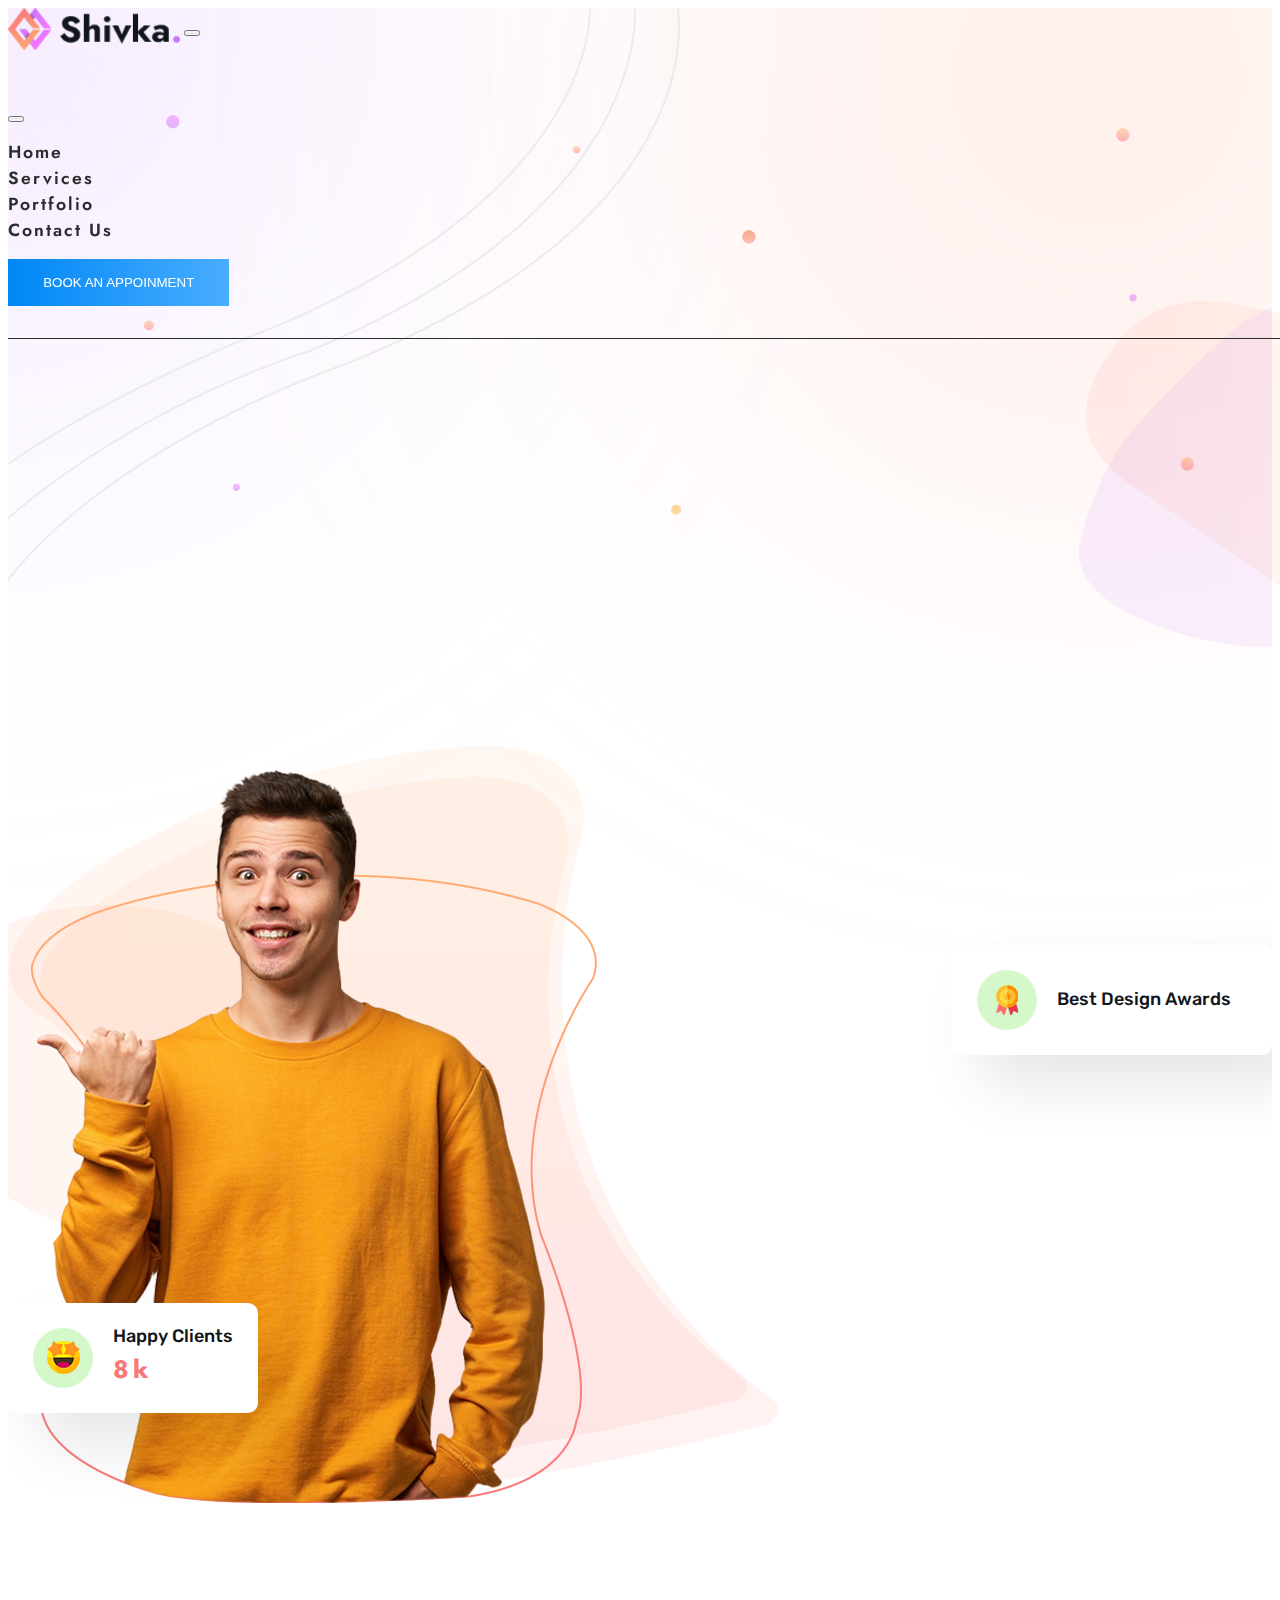
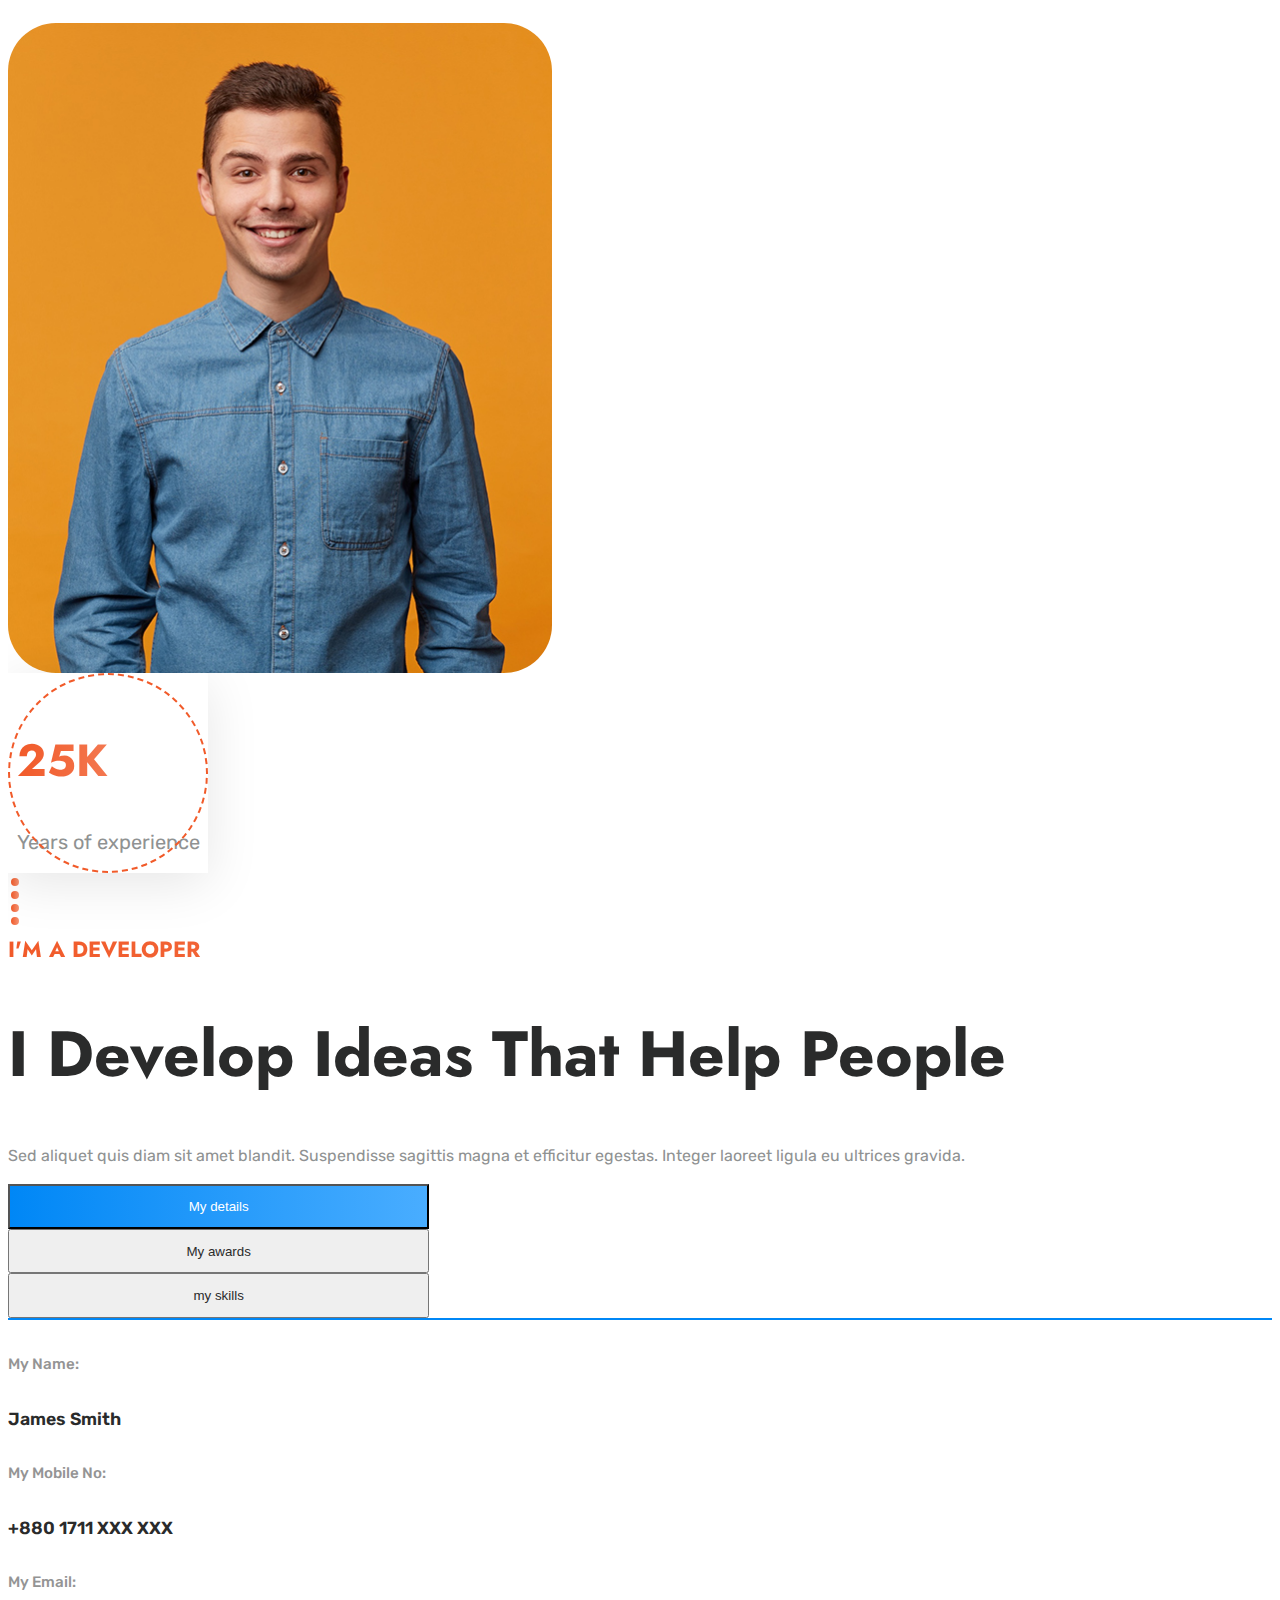
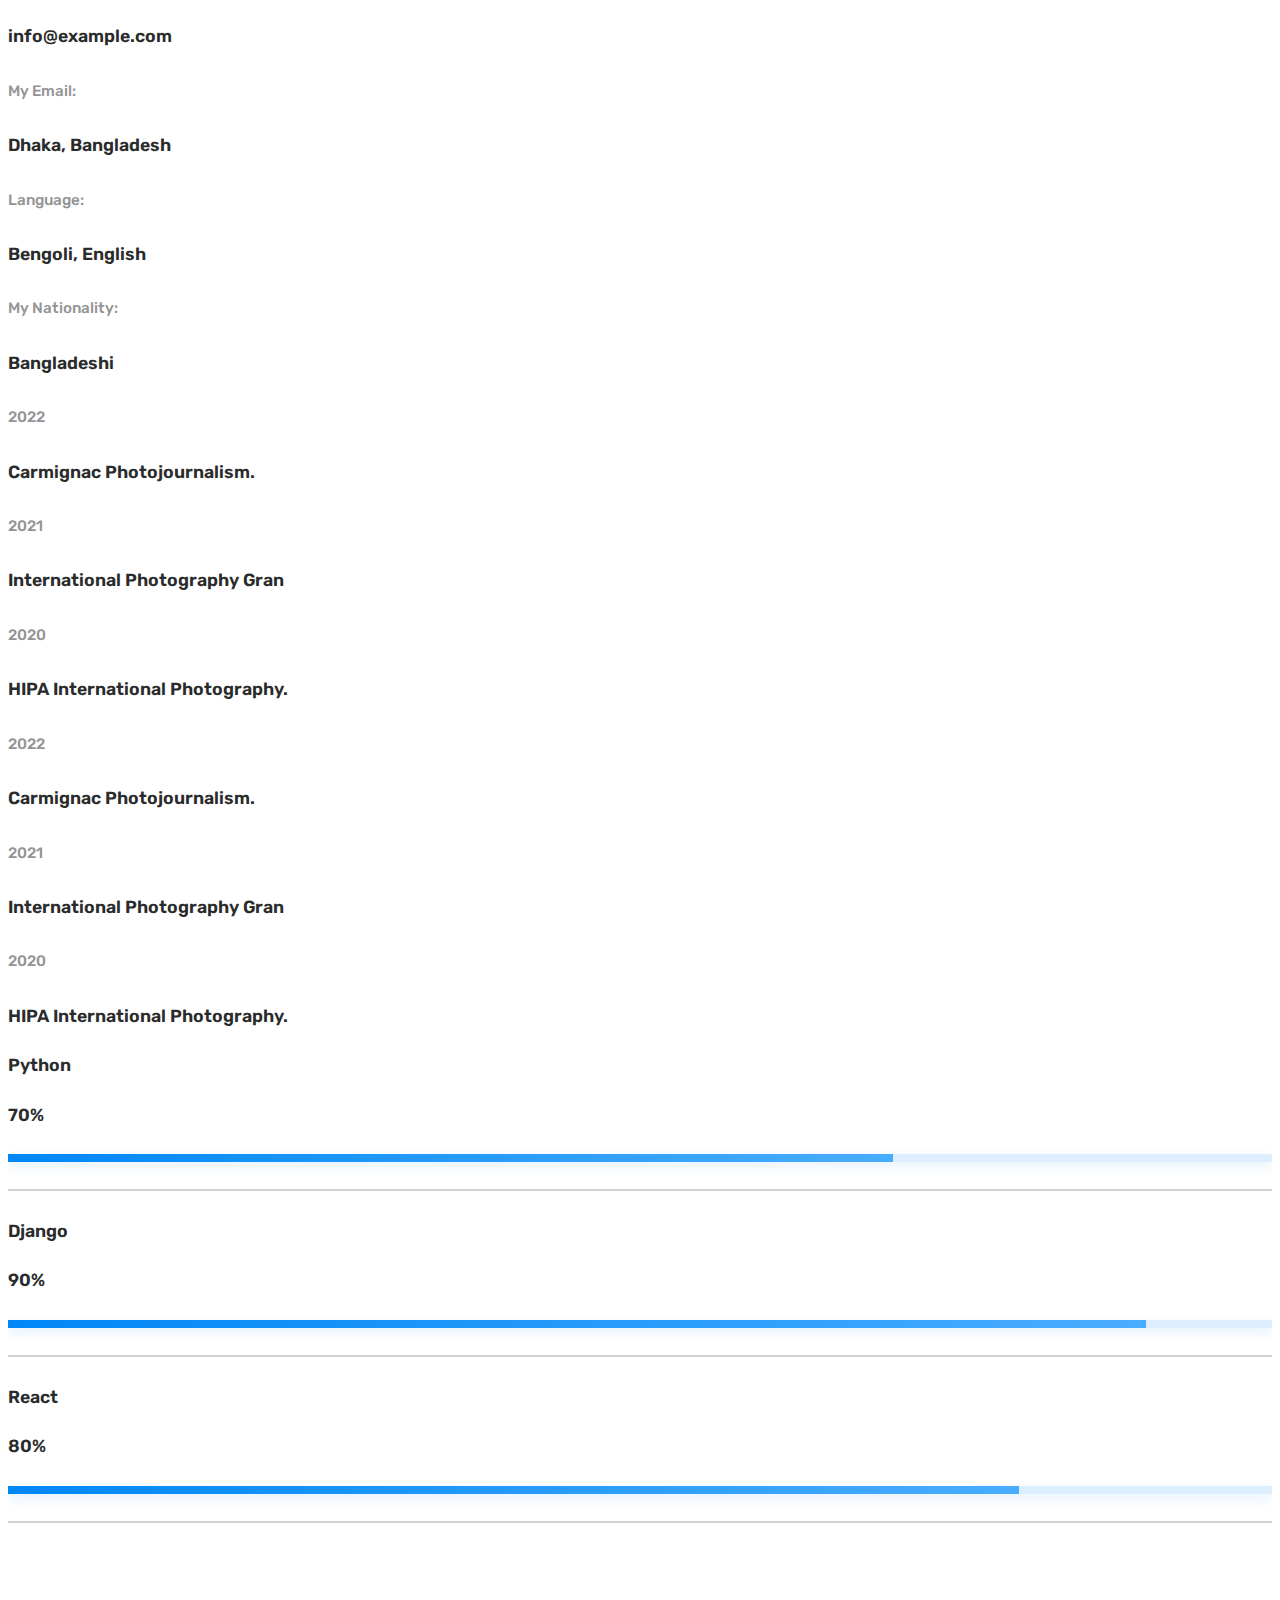
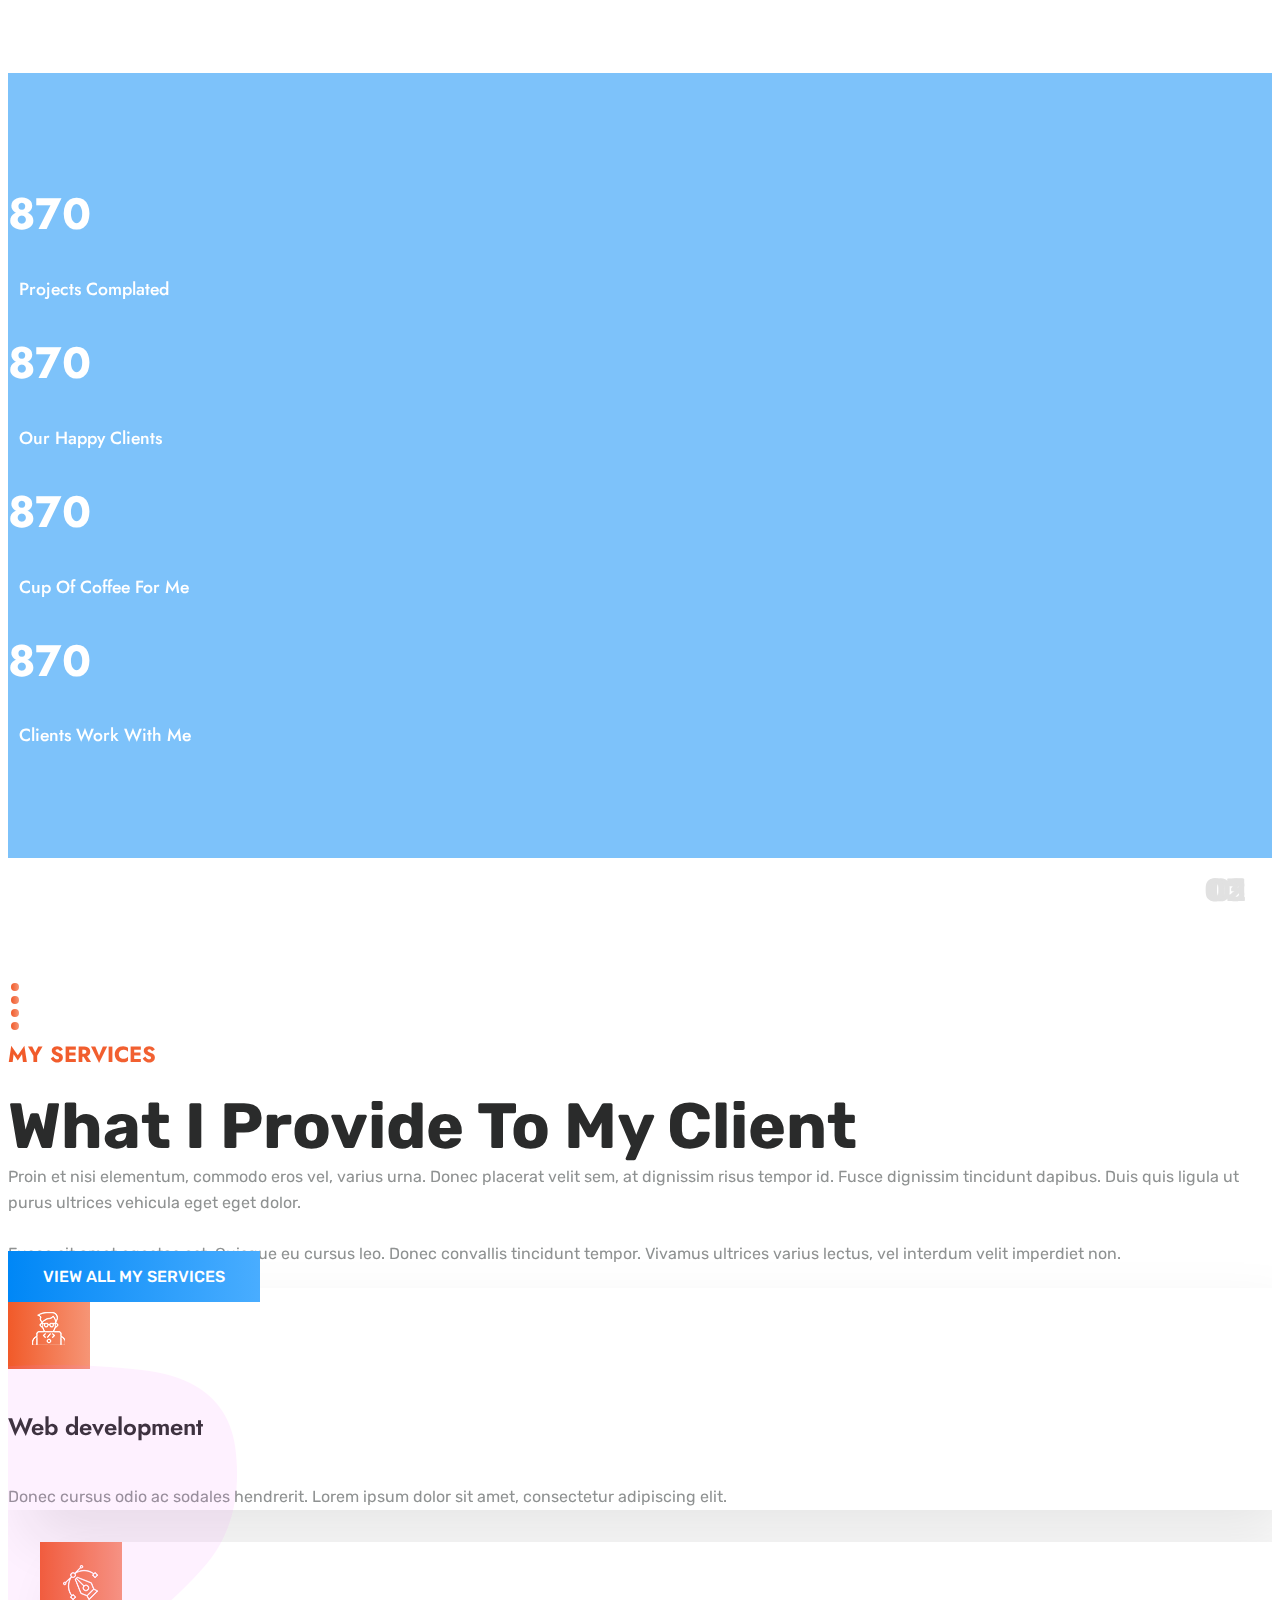
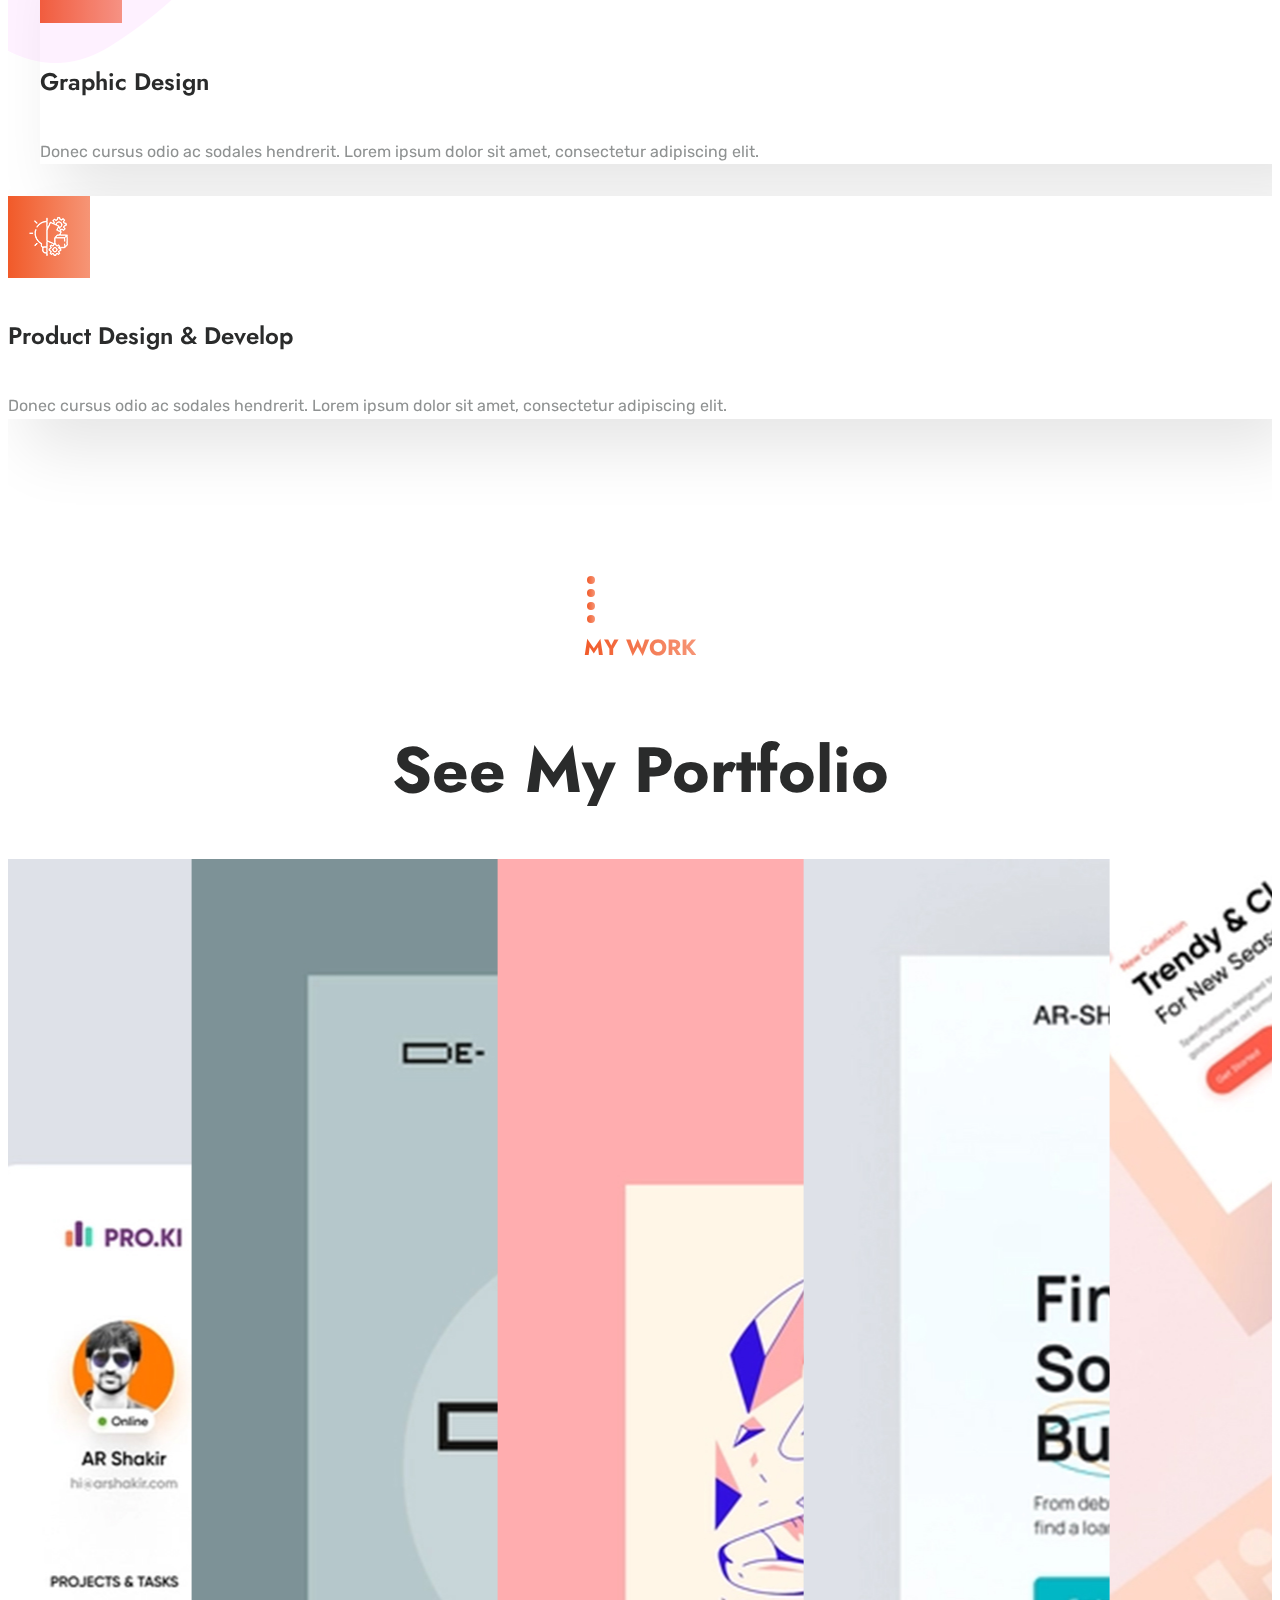
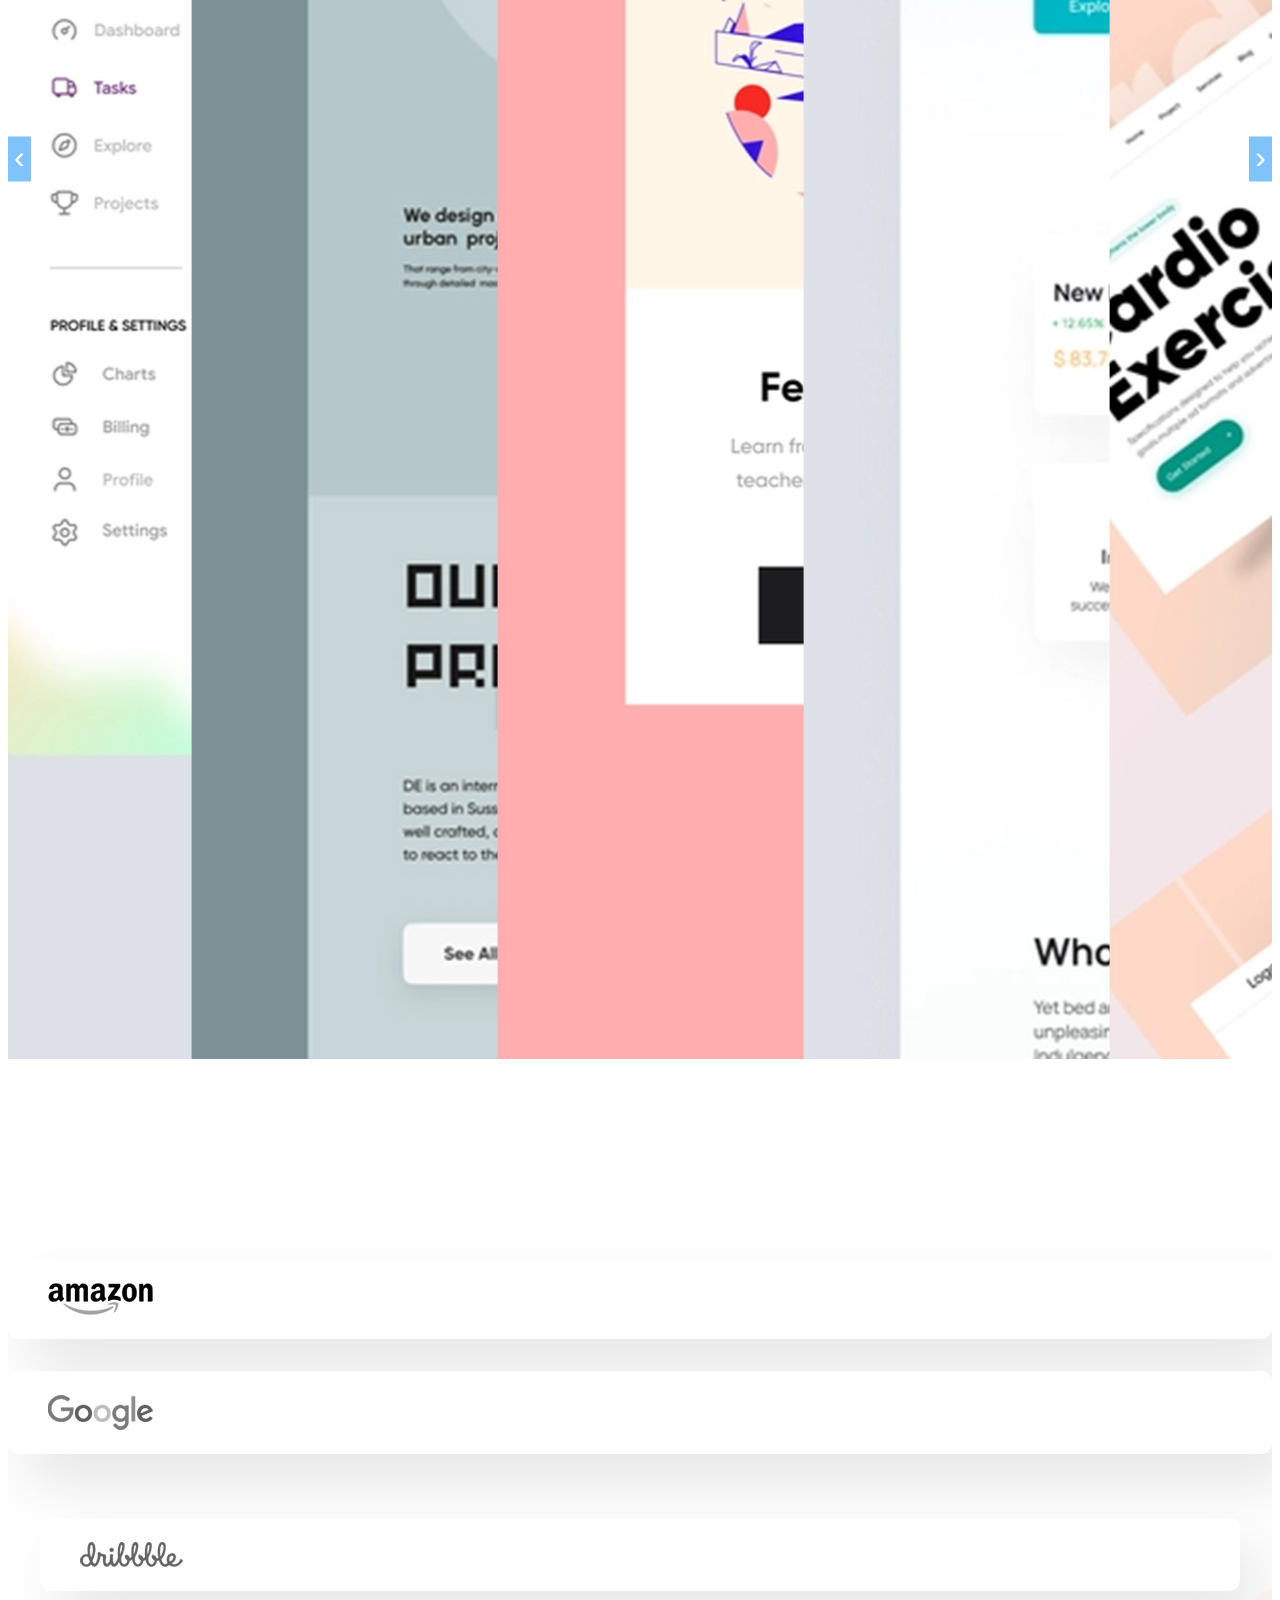
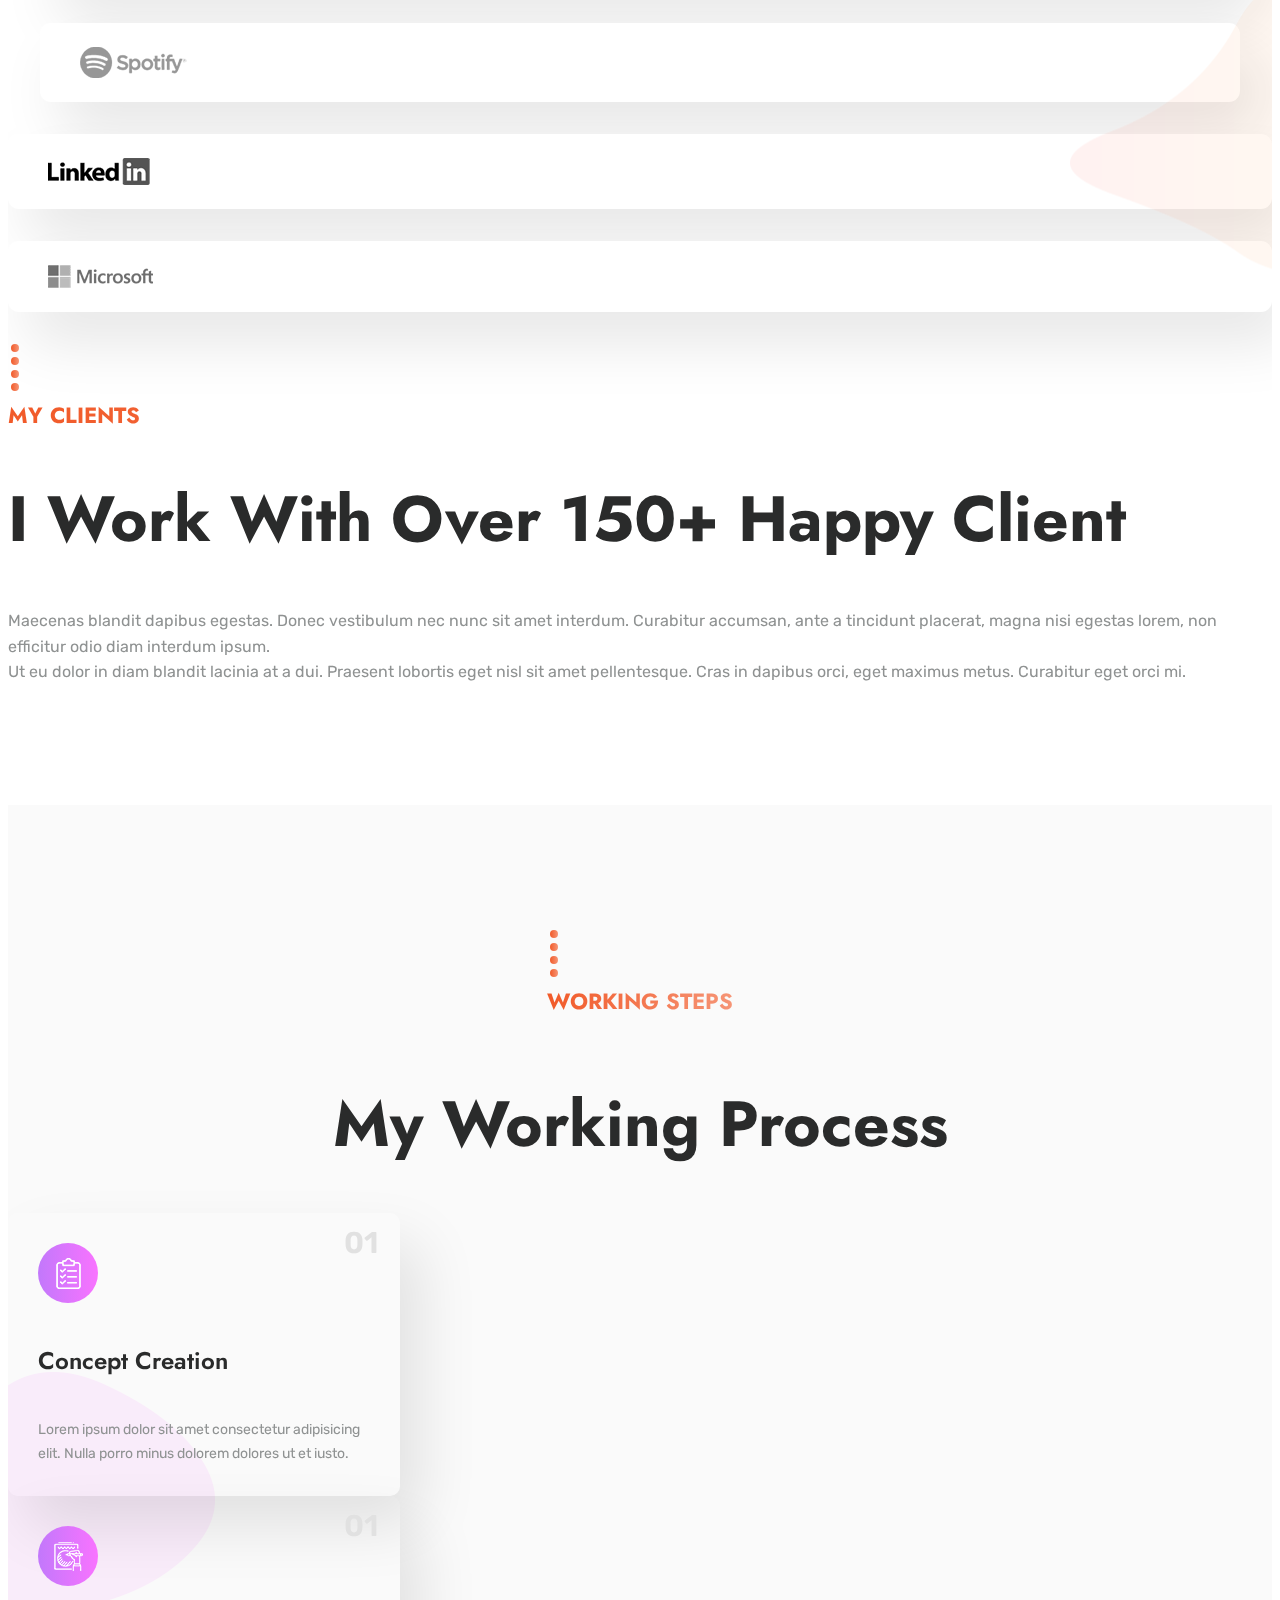
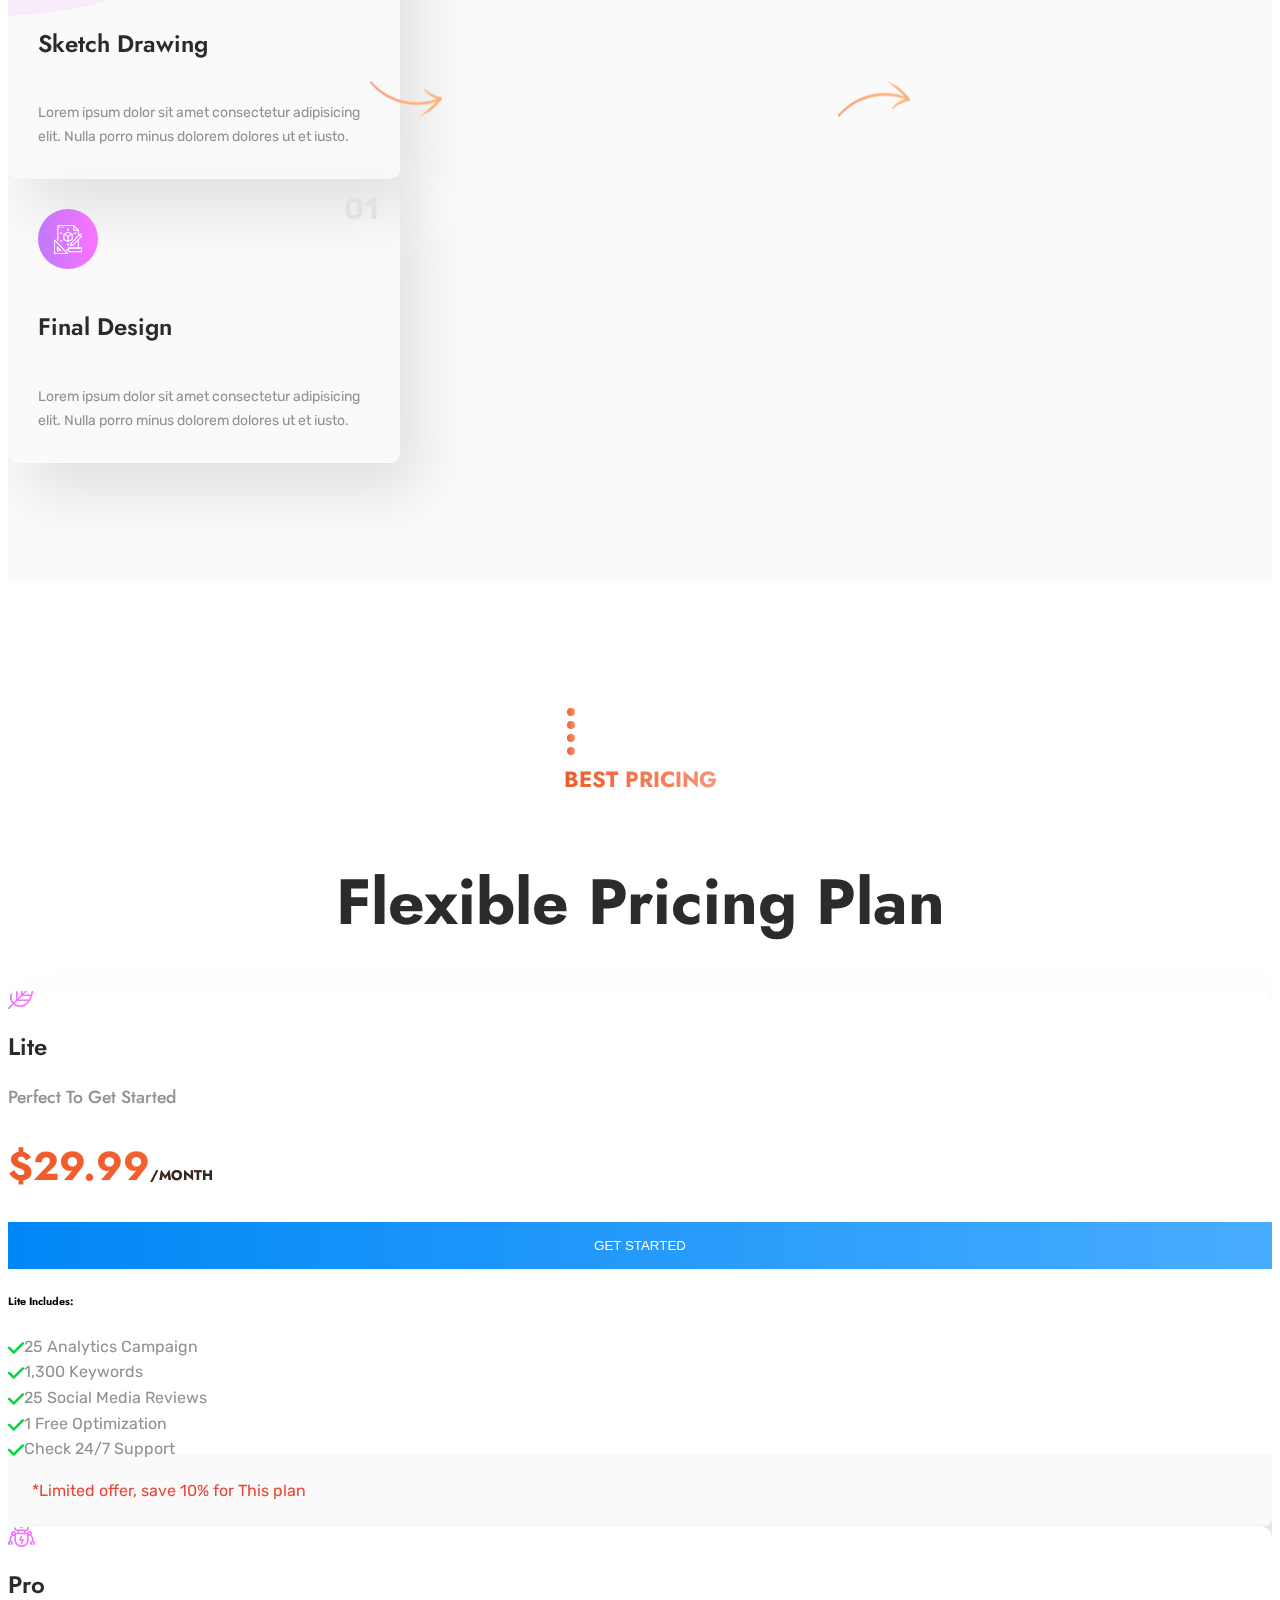
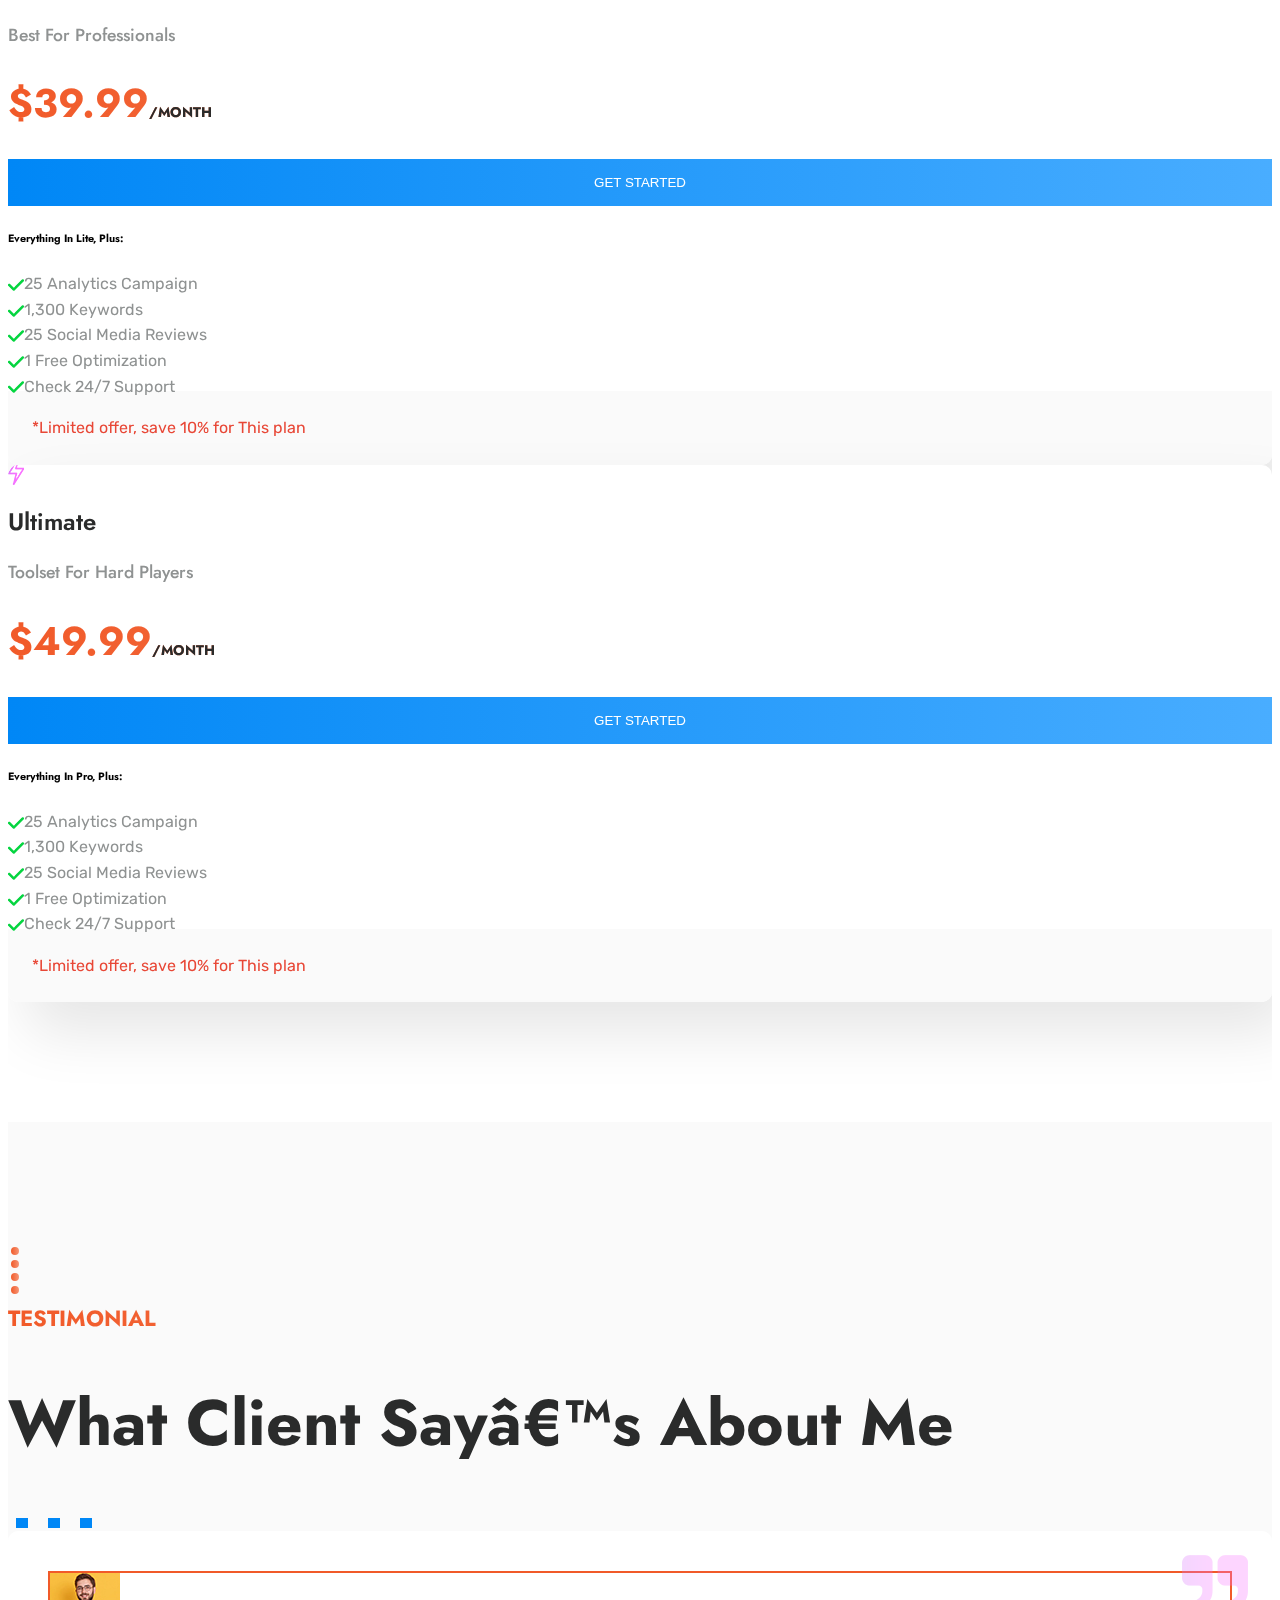
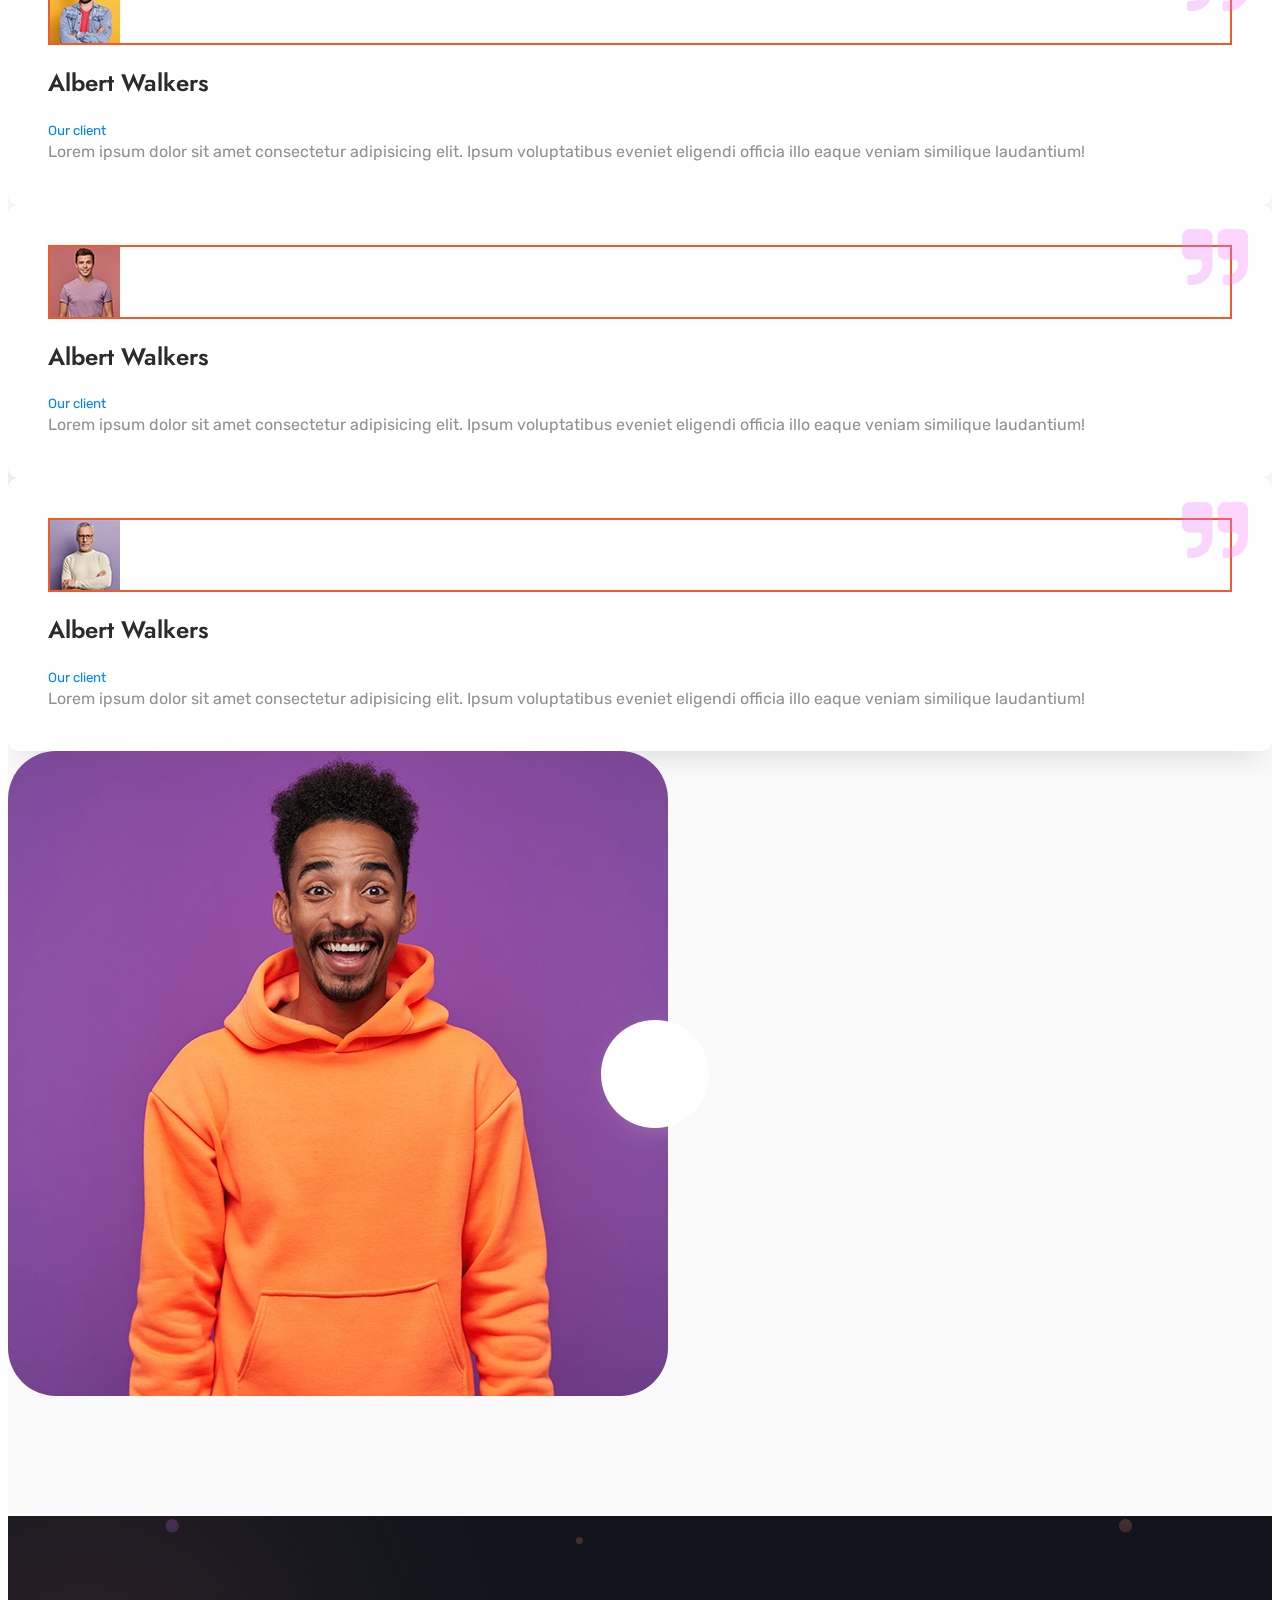
==== commit 2e217a4a: "clients, working steps, pricing, testimonial, footer sections design done!" ====
--- a/index.html
+++ b/index.html
@@ -408,7 +408,7 @@
                             <br><br> Fusce sit amet egestas est. Quisque eu cursus leo. Donec convallis tincidunt tempor. Vivamus ultrices varius lectus, vel interdum velit imperdiet non.
                         </p>
 
-                        <a href="#" class="btn btn-primary">view all my services</a>
+                        <a href="#" class="btn btn-primary rounded-pill">view all my services</a>
                     </div>
 
                     <div class="col">
@@ -609,11 +609,379 @@
         </section>
         <!-- my client end -->
 
-      
+
+        <!-- working steps start  -->
+        <section class="working-steps " >
+            <div class="bg-object-left"><img src="asset/img/working-step-object-one.png" alt="..."></div>
+            <div class="container">
+                <div class="working-steps-wrap">
+                    <!-- section heading start  -->
+                    <div class="section-heading">
+                        <div class="heading-style d-flex align-items-center">
+                            <div class="left">
+                                <div class="dot"></div>
+                                <div class="dot"></div>
+                            </div>
+                            <div class="right">
+                                <div class="dot"></div>
+                                <div class="dot"></div>
+                            </div>
+                            <h2 class="sub-heading ms-2">Working Steps</h2>
+                        </div>
+                    </div>
+    
+                    <h1 class="heading mt-2">My Working Process</h1>
+    
+                    <!-- working step cards start  -->
+                    <div class="working-card-wrap mt-5 d-flex justify-content-between">
+
+                        <div class="working-card card border-0">    
+                            <div class="card-img-wrap">
+                                <img src="asset/img/working-step1.png" class="" alt="...">
+                            </div>
+
+                            <div class="card-body p-0">
+                                <h5 class="title">Concept Creation</h5>
+                                <p class="card-text">Lorem ipsum dolor sit amet consectetur adipisicing elit. Nulla porro minus dolorem dolores ut et iusto.</p>
+                            </div>
+
+                            <span class="card-number">01</span>
+                        </div>
+                        <div class="working-card card border-0">    
+                            <div class="card-img-wrap">
+                                <img src="asset/img/working-step2.png" class="" alt="...">
+                            </div>
+
+                            <div class="card-body p-0">
+                                <h5 class="title">Sketch Drawing</h5>
+                                <p class="card-text">Lorem ipsum dolor sit amet consectetur adipisicing elit. Nulla porro minus dolorem dolores ut et iusto.</p>
+                            </div>
+
+                            <span class="card-number">01</span>
+                        </div>
+                        <div class="working-card card border-0">    
+                            <div class="card-img-wrap">
+                                <img src="asset/img/working-step3.png" class="" alt="...">
+                            </div>
+
+                            <div class="card-body p-0">
+                                <h5 class="title">Final Design</h5>
+                                <p class="card-text">Lorem ipsum dolor sit amet consectetur adipisicing elit. Nulla porro minus dolorem dolores ut et iusto.</p>
+                            </div>
+
+                            <span class="card-number">01</span>
+                        </div>
+
+                    </div>
+
+                    <div class="working-arrow-left">
+                        <img src="asset/img/step-arrow1.png" alt="...">
+                    </div>
+
+                    <div class="working-arrow-right">
+                        <img src="asset/img/step-arrow2.png" alt="...">
+                    </div>
+                    
+                </div>
+            </div>
+        </section>
+        <!-- working steps end -->
+
+        <!-- best pricing start -->
+        <section class="pricing">
+            <div class="bg-object-right"><img src="asset/img/pricing-object-one.png" alt=""></div>
+            <div class="container">
+                <div class="pricing-wrap">
+                    <!-- section heading start  -->
+                    <div class="section-heading">
+                        <div class="heading-style d-flex align-items-center">
+                            <div class="left">
+                                <div class="dot"></div>
+                                <div class="dot"></div>
+                            </div>
+                            <div class="right">
+                                <div class="dot"></div>
+                                <div class="dot"></div>
+                            </div>
+                            <h2 class="sub-heading ms-2">best pricing</h2>
+                        </div>
+                    </div>
+
+                    <h1 class="heading mt-2">Flexible Pricing Plan</h1>
+
+                    <div class="row mt-5 row-cols-1 row-cols-lg-3">
+                        <div class="col">
+                            <div class="pricing-card">
+                                <div class="card-body p-4 p-xl-5">
+                                    <img src="asset/img/lite.png" alt="" style="margin-top: -10px;"> 
+                                    <h2 class="title text-capitalize d-inline-block ms-2">Lite</h2>
+                                    <h3 class="sub-title">Perfect To Get Started</h3>
+                                    <h1 class="sub-heading my-4">$29.99<span>/Month</span></h1>
+
+                                    <button class="btn btn-primary rounded-pill">Get Started</button>
+
+                                    <h6 class="mt-4">Lite Includes:</h6>
+                                    <ul class="">
+                                        <li class="text mt-3"><img src="asset/img/check.png" class="me-2" alt="">25 Analytics Campaign</li>
+                                        <li class="text mt-3"><img src="asset/img/check.png" class="me-2" alt="">1,300 Keywords</li>
+                                        <li class="text mt-3"><img src="asset/img/check.png" class="me-2" alt="">25 Social Media Reviews</li>
+                                        <li class="text mt-3"><img src="asset/img/check.png" class="me-2" alt="">1 Free Optimization</li>
+                                        <li class="text mt-3"><img src="asset/img/check.png" class="me-2" alt="">Check 24/7 Support</li>
+                                        
+                                    </ul>
+                                </div>
+
+                                <div class="card-footer">
+                                    <p class="text text-center">*Limited offer, save 10% for This plan</p>
+                                </div>
+                            </div>
+                        </div>
+                        <div class="col">
+                            <div class="pricing-card">
+                                <div class="card-body p-4 p-xl-5">
+                                    <img src="asset/img/pro.png" alt="" style="margin-top: -10px;"> 
+                                    <h2 class="title text-capitalize d-inline-block ms-2">Pro</h2>
+                                    <h3 class="sub-title">Best For Professionals</h3>
+                                    <h1 class="sub-heading my-4">$39.99<span>/Month</span></h1>
+
+                                    <button class="btn btn-primary rounded-pill">Get Started</button>
+
+                                    <h6 class="mt-4">Everything In Lite, Plus:</h6>
+                                    <ul class="">
+                                        <li class="text mt-3"><img src="asset/img/check.png" class="me-2" alt="">25 Analytics Campaign</li>
+                                        <li class="text mt-3"><img src="asset/img/check.png" class="me-2" alt="">1,300 Keywords</li>
+                                        <li class="text mt-3"><img src="asset/img/check.png" class="me-2" alt="">25 Social Media Reviews</li>
+                                        <li class="text mt-3"><img src="asset/img/check.png" class="me-2" alt="">1 Free Optimization</li>
+                                        <li class="text mt-3"><img src="asset/img/check.png" class="me-2" alt="">Check 24/7 Support</li>
+                                        
+                                    </ul>
+                                </div>
+
+                                <div class="card-footer">
+                                    <p class="text text-center">*Limited offer, save 10% for This plan</p>
+                                </div>
+                            </div>
+                        </div>
+                        <div class="col">
+                            <div class="pricing-card">
+                                <div class="card-body p-4 p-xl-5">
+                                    <img src="asset/img/ultimate.png" alt="" style="margin-top: -10px;"> 
+                                    <h2 class="title text-capitalize d-inline-block ms-2">Ultimate</h2>
+                                    <h3 class="sub-title">Toolset For Hard Players</h3>
+                                    <h1 class="sub-heading my-4">$49.99<span>/Month</span></h1>
+
+                                    <button class="btn btn-primary rounded-pill">Get Started</button>
+
+                                    <h6 class="mt-4">Everything In Pro, Plus:</h6>
+                                    <ul class="">
+                                        <li class="text mt-3"><img src="asset/img/check.png" class="me-2" alt="">25 Analytics Campaign</li>
+                                        <li class="text mt-3"><img src="asset/img/check.png" class="me-2" alt="">1,300 Keywords</li>
+                                        <li class="text mt-3"><img src="asset/img/check.png" class="me-2" alt="">25 Social Media Reviews</li>
+                                        <li class="text mt-3"><img src="asset/img/check.png" class="me-2" alt="">1 Free Optimization</li>
+                                        <li class="text mt-3"><img src="asset/img/check.png" class="me-2" alt="">Check 24/7 Support</li>
+                                        
+                                    </ul>
+                                </div>
+
+                                <div class="card-footer">
+                                    <p class="text text-center">*Limited offer, save 10% for This plan</p>
+                                </div>
+                            </div>
+                        </div>
+                    </div>
+                </div>
+            </div>
+        </section>
+        <!-- best pricing end -->
+
+
+        <!-- testimonial start -->
+        <section class="testimonial">
+            <div class="bg-object-left"><img src="asset/img/testimonialt-object-one.png" alt=""></div>
+            <div class="container">
+                <div class="row row-cols-2">
+
+                    <div class="col">
+                        <div class="section-heading">
+                            <div class="heading-style d-flex align-items-center">
+                                <div class="left">
+                                    <div class="dot"></div>
+                                    <div class="dot"></div>
+                                </div>
+                                <div class="right">
+                                    <div class="dot"></div>
+                                    <div class="dot"></div>
+                                </div>
+                                <h2 class="sub-heading ms-2">testimonial</h2>
+                            </div>
+                        </div>
+                
+                        <h1 class="heading mt-2">What Client Sayâ€™s About Me</h1>
+
+                        <!-- carousel start  -->
+                        <div id="testimonialCarousel" class="carousel slide" data-bs-ride="carousel">
+                            <div class="carousel-indicators">
+                              <button type="button" data-bs-target="#testimonialCarousel" data-bs-slide-to="0" class="active rounded-circle slide-btn" aria-current="true" aria-label="Slide 1"></button>
+                              <button type="button" data-bs-target="#testimonialCarousel" data-bs-slide-to="1" class="slide-btn rounded-circle" aria-label="Slide 2"></button>
+                              <button type="button" data-bs-target="#testimonialCarousel" data-bs-slide-to="2" class="slide-btn rounded-circle" aria-label="Slide 3"></button>
+                            </div>
+                            <div class="carousel-inner px-3">
+
+                                <!-- carousel-item start  -->
+                                <div class="carousel-item active py-5">
+                                    <div class="testimonial-card" >
+                                        <div class="d-flex">
+                                            <div class="client-img-wrap rounded-circle p-2 me-3"><img src="asset/img/client1-one.jpg" class="rounded-circle" alt=""></div>
+                                            <div class="d-flex align-items-center">
+                                                <div>
+                                                    <h2 class="title mb-1">Albert Walkers</h2>
+                                                    <small class="text-capitalize text-primary">Our client</small>
+                                                </div>
+                                            </div>
+                                        </div>
+                                        <p class="text mt-4">Lorem ipsum dolor sit amet consectetur adipisicing elit. Ipsum voluptatibus eveniet eligendi officia illo eaque veniam similique laudantium!</p>
+        
+                                        <img src="asset/img/quote.png" class="qoute" alt="">
+                                    </div>
+                                </div>
+                                <!-- carousel-item end  -->
+
+                                <div class="carousel-item py-5">
+                                    <div class="testimonial-card" >
+                                        <div class="d-flex">
+                                            <div class="client-img-wrap rounded-circle p-2 me-3"><img src="asset/img/client2-one.jpg" class="rounded-circle" alt=""></div>
+                                            <div class="d-flex align-items-center">
+                                                <div>
+                                                    <h2 class="title mb-1">Albert Walkers</h2>
+                                                    <small class="text-capitalize text-primary">Our client</small>
+                                                </div>
+                                            </div>
+                                        </div>
+                                        <p class="text mt-4">Lorem ipsum dolor sit amet consectetur adipisicing elit. Ipsum voluptatibus eveniet eligendi officia illo eaque veniam similique laudantium!</p>
+        
+                                        <img src="asset/img/quote.png" class="qoute" alt="">
+                                    </div>
+                                </div>
+                                <div class="carousel-item py-5">
+                                    <div class="testimonial-card" >
+                                        <div class="d-flex">
+                                            <div class="client-img-wrap rounded-circle p-2 me-3"><img src="asset/img/client3-one.jpg" class="rounded-circle" alt=""></div>
+                                            <div class="d-flex align-items-center">
+                                                <div>
+                                                    <h2 class="title mb-1">Albert Walkers</h2>
+                                                    <small class="text-capitalize text-primary">Our client</small>
+                                                </div>
+                                            </div>
+                                        </div>
+                                        <p class="text mt-4">Lorem ipsum dolor sit amet consectetur adipisicing elit. Ipsum voluptatibus eveniet eligendi officia illo eaque veniam similique laudantium!</p>
+        
+                                        <img src="asset/img/quote.png" class="qoute" alt="">
+                                    </div>
+                                </div>
+
+                            </div>
+
+                          </div>
+
+                    </div>
+
+                    <div class="col">
+                        <div class="testimonial-video">
+                            <img src="asset/img/testimonial-one.jpg" alt="">
+                            <div class="btn-wrap">
+                                <a href="#" class="testimonial-play-btn popup-youtube " title="Play Video">
+                                    <span><i class="fa-solid fa-play"></i></span>
+                                </a>
+                            </div>
+                        </div>
+                    </div>
+                </div>
+            </div>
+        </section>
+        
+        
 
 
      </main>
     <!-- main content end -->
+
+
+    <footer class="footer">
+
+        <!-- bg start  -->
+        <div class="footer-blur1">
+            <img src="asset/img/footer-blur1.png" alt="">
+        </div>
+        <div class="footer-blur2">
+            <img src="asset/img/footer-blur2.png" alt="">
+        </div>
+        <div class="footer-bg-circle">
+            <img src="asset/img/footer-bg-circle.png" alt="">
+        </div>
+        <div class="footer-bg-line">
+            <img src="asset/img/footer-bg-line.png" alt="">
+        </div>
+
+        <!-- content start  -->
+        <div class="container">
+            <div class="row gx-5 row-cols-1 row-cols-md-2">
+                <div class="col">
+                    <h1 class="heading">Let's Work Together</h1>
+                    <p class="text">You can express yourself however you want and whenever you want, for free. You can customize a template or make your own.</p>
+                </div>
+
+                <div class="col">
+                    <form class="row g-3">
+                        <div class="col-auto">
+                          <input type="email" class="form-control rounded-pill p-3 ps-4" name="email" id="email" placeholder="Email Address" required >
+                        </div>
+                        <div class="col-auto">
+                          <button type="submit" class="btn btn-primary rounded-pill">Subscribe Now</button>
+                        </div>
+                    </form>
+                </div>
+
+            </div>
+
+            <!-- contact start -->
+            <div class="row mt-5 pt-4">
+                <div class="col">
+                    <p class="text">Call Now:</p>
+                    <h5 class="title mt-2">+880 987 9874 965</h5>
+                </div>
+                <div class="col">
+                    <p class="text">Email Now:</p>
+                    <h5 class="title mt-2">hello@example.com</h5>
+                </div>
+                <div class="col">
+                    <p class="text">My Location:</p>
+                    <h5 class="title mt-2">Dhaka, Bangladesh</h5>
+                </div>
+                <div class="col">
+                    <ul class="social-media d-flex ">
+                        <li class="me-3" style="font-family: 'Jost', sans-serif;">Follow Me:</li>
+                        <li><a class="rounded-circle" href="#"><i class="fa-brands fa-facebook"></i></a></li>
+                        <li><a class="rounded-circle" href="#"><i class="fa-brands fa-instagram"></i></a></li>
+                        <!-- <li><a class="rounded-circle" href="#"><i class="fa-brands fa-linkedin"></i></a></li> -->
+                        <li><a class="rounded-circle" href="#"><i class="fa-brands fa-twitter"></i></a></li>
+                    </ul>
+                </div>
+            </div>
+        </div>
+
+        <div class="footer-copyright">
+            <div class="container">
+                <div class="row ">
+                    <div class="col-6">
+                        <a href="#"><img src="asset/img/logo-white.png" alt=""></a>
+                    </div>
+                    <div class="col-6 text-end text-white">
+                        <span class="mt-2 d-block">Copyright &copy; 2024 : All Rights Reserved</span>
+                    </div>
+                </div>
+            </div>
+        </div>
+    </footer>
 
 
 
--- a/asset/css/style.min.css
+++ b/asset/css/style.min.css
@@ -1 +1 @@
-@import"https://fonts.googleapis.com/css2?family=Jost:ital,wght@0,100..900;1,100..900&display=swap";@import"https://fonts.googleapis.com/css2?family=Rubik:ital,wght@0,300..900;1,300..900&display=swap";@import"/node_modules/bootstrap/scss/bootstrap.scss";@import"../node_modules/bootstrap/dist/css/bootstrap.css";@import"../node_modules/bootstrap/scss/bootstrap.scss";h1,h2,h3,h4,h5,h6{font-family:"Jost",sans-serif;font-optical-sizing:auto;font-weight:700;font-style:normal}body{font-family:"Rubik",sans-serif;font-optical-sizing:auto;font-weight:400;font-style:normal}ul{list-style:none;padding-left:0px}a{text-decoration:none}p{margin:0}.form-control:focus,.form-select:focus{box-shadow:none;border:1px solid #0087f6;outline:none}.form-select:focus{box-shadow:none;border:1px solid #0087f6;outline:none}.form-select:focus option:hover{background:red !important}section{overflow:hidden}.slider-container{position:relative;margin:0 auto}.slider-container .slider-wrapper{display:flex;transition:transform .5s ease}.slider-container .slider-wrapper .portfolio-card{flex:0 0 calc(25% - 10px);max-width:calc(25% - 10px);box-sizing:border-box}.slider-container .prev-btn,.slider-container .next-btn{position:absolute;top:50%;transform:translateY(-50%);background:rgba(0,135,246,.5019607843);color:#fff;border:none;padding:2px 6px 6px 6px;cursor:pointer;font-size:32px}.slider-container .prev-btn{left:0}.slider-container .next-btn{right:0}.slider-3items-container{position:relative;margin:0 auto}.slider-3items-container .slider-3items-wrapper{display:flex;transition:transform .5s ease}.slider-3items-container .slider-3items-wrapper .portfolio-card{flex:0 0 calc(33.3333% - 10px);max-width:calc(33.3333% - 10px);box-sizing:border-box;margin:0 12px}.slider-3items-container .prev-btn,.slider-3items-container .next-btn{position:absolute;top:50%;transform:translateY(-50%);background:rgba(220,183,82,.5019607843);color:#fff;border:none;padding:2px 6px 6px 6px;cursor:pointer;font-size:32px}.slider-3items-container .prev-btn{left:0}.slider-3items-container .next-btn{right:0}.testimonial-slider-container{position:relative;margin:0 auto}.testimonial-slider-container .testimonial-slider-wrapper{display:flex;transition:transform .5s ease}.testimonial-slider-container .testimonial-slider-wrapper .testimonial-card{flex:0 0 calc(16.6666% - 10px);max-width:calc(16.6666% - 10px);box-sizing:border-box;margin:0 12px}.testimonial-slider-container .prev-btn,.testimonial-slider-container .next-btn{position:absolute;top:50%;transform:translateY(-50%);background:rgba(220,183,82,.5019607843);color:#fff;border:none;padding:2px 6px 6px 6px;cursor:pointer;font-size:32px}.testimonial-slider-container .prev-btn{left:0}.testimonial-slider-container .next-btn{right:0}@media(max-width: 1200px){.slider-container .slider-wrapper .portfolio-card{flex:0 0 calc(25% - 10px);max-width:calc(25% - 10px)}.slider-3items-container .slider-3items-wrapper .portfolio-card{flex:0 0 calc(38% - 10px);max-width:calc(38% - 10px);margin:0 10px}.testimonial-slider-container .testimonial-slider-wrapper .testimonial-card{flex:0 0 calc(20% - 10px);max-width:calc(20% - 10px);margin:0 12px}}@media(max-width: 992px){.slider-container .slider-wrapper .portfolio-card{flex:0 0 calc(33.333% - 10px);max-width:calc(33.333% - 10px);margin:0 8px}.slider-container .prev-btn,.slider-container .next-btn{padding:2px 6px 6px 6px;font-size:24px}.slider-3items-container .slider-3items-wrapper .portfolio-card{flex:0 0 calc(54% - 10px);max-width:calc(54% - 10px);margin:0 8px}.slider-3items-container .prev-btn,.slider-3items-container .next-btn{padding:2px 6px 6px 6px;font-size:24px}.testimonial-slider-container .testimonial-slider-wrapper .testimonial-card{flex:0 0 calc(25% - 10px);max-width:calc(25% - 10px);margin:0 8px}.testimonial-slider-container .prev-btn,.testimonial-slider-container .next-btn{padding:2px 6px 6px 6px;font-size:24px}}@media(max-width: 768px){.slider-container .slider-wrapper .portfolio-card{flex:0 0 calc(46% - 10px);max-width:calc(46% - 10px);margin:0 8px}.slider-3items-container .slider-3items-wrapper .portfolio-card{flex:0 0 calc(80% - 10px);max-width:calc(80% - 10px);margin:0 8px}.testimonial-slider-container .testimonial-slider-wrapper .testimonial-card{flex:0 0 calc(33.33% - 10px);max-width:calc(33.333% - 10px);margin:0 8px}}@media(max-width: 576px){.slider-container .slider-wrapper .portfolio-card{flex:0 0 calc(50% - 10px);max-width:calc(50% - 10px);margin:0 6px}.slider-container .prev-btn,.slider-container .next-btn{padding:2px 5px 5px 5px;font-size:20px}.slider-3items-container .slider-3items-wrapper .portfolio-card{flex:0 0 calc(100% - 10px);max-width:calc(100% - 10px);margin:0 6px}.slider-3items-container .prev-btn,.slider-3items-container .next-btn{padding:2px 5px 5px 5px;font-size:20px}.testimonial-slider-container .testimonial-slider-wrapper .testimonial-card{flex:0 0 calc(50% - 10px);max-width:calc(50% - 10px);margin:0 6px}.testimonial-slider-container .prev-btn,.testimonial-slider-container .next-btn{padding:2px 5px 5px 5px;font-size:20px}}.portfolio-card .card-img-overlay{background:rgba(0,0,0,.7411764706);padding:2.4rem;display:none}.portfolio-card .card-img-overlay .sub-heading{font-size:1rem}.portfolio-card .card-img-overlay .title{color:#fff}.portfolio-card .card-img-overlay .text{color:#c7c7c7}.portfolio-card .card-img-overlay .link{color:#f15a29;font-weight:500;transition:.4s}.portfolio-card .card-img-overlay .link:hover{color:#f47b54}.portfolio-card:hover .card-img-overlay{display:block}.testimonial-card{overflow:hidden;box-shadow:rgba(0,0,0,.1) 0px 10px 15px -3px,rgba(0,0,0,.05) 0px 4px 6px -2px}.testimonial-card .user-photo-wrap{transform:rotate(45deg);overflow:hidden;border-radius:24px;width:130px;height:130px;margin-left:-20px;margin-top:-16px}.testimonial-card .user-photo-wrap .user-photo{transform:rotate(-45deg);width:140%;height:140%;object-fit:cover}.testimonial-card .ratting{position:absolute;right:1.2rem;top:7rem}.testimonial-card .ratting .rating-score{font-size:.87rem;color:#2a2b2b}.testimonial-card .ratting .rating-stars{font-size:.7rem;color:#0087f6}.testimonial-card .quote{position:absolute;right:1.2rem;top:1.6rem;color:#0087f6;font-size:2rem}.testimonial-card .card-title{color:#2a2b2b !important}@media(max-width: 1200px){.testimonial-card .user-photo-wrap{border-radius:20px;width:120px;height:120px}.testimonial-card .ratting{right:1rem;top:6.4rem}.testimonial-card .ratting .rating-score{font-size:.85rem}.testimonial-card .ratting .rating-stars{font-size:.68rem}.testimonial-card .quote{right:1rem;top:1.4rem;font-size:1.6rem}.testimonial-card .card-title,.testimonial-card .card-text{font-size:.75rem}}@media(max-width: 576px){.testimonial-card .user-photo-wrap{border-radius:16px}.testimonial-card .ratting{top:6.4rem}.testimonial-card .ratting .rating-score{font-size:.75rem}.testimonial-card .ratting .rating-stars{font-size:.62rem}.testimonial-card .quote{top:1.4rem;font-size:1.4rem}}.newsletter-card{box-shadow:rgba(0,0,0,.1) 0px 10px 15px -3px,rgba(0,0,0,.05) 0px 4px 6px -2px}.newsletter-card .form-control{min-width:21rem}@media(max-width: 992px){.newsletter-card{padding:0rem 1rem}.newsletter-card .form-control{min-width:10rem}}@media(max-width: 768px){.newsletter-card{padding:0rem 1rem}.newsletter-card .heading{font-size:1rem;text-align:center}.newsletter-card .text{text-align:center}.newsletter-card .form-control{min-width:14rem;font-size:.7rem}.newsletter-card .form{display:flex;justify-content:center}}@media(max-width: 576px){.newsletter-card{padding:0rem 1rem}.newsletter-card .heading{font-size:1rem;text-align:center}.newsletter-card .text{text-align:center}.newsletter-card .form-control{min-width:10rem;font-size:.7rem;padding:.3rem .5rem !important;border-radius:4px !important}.newsletter-card .btn{padding:.3rem .5rem !important;border-radius:4px !important}.newsletter-card .form{display:flex;justify-content:center}}.pagination .page-item.active .page-link{background:#0087f6;border:1px solid #0087f6;color:#fff}.pagination .page-link{color:#2a2b2b}.pagination .page-link:focus{outline:none !important;box-shadow:none !important}.order-cart-container .order-cart-wrap{width:100%;height:100%;position:fixed;top:0;bottom:0;left:0;right:0;overflow:hidden;visibility:hidden;background:rgba(29,29,29,.4392156863);z-index:100}.order-cart-container .order-cart-wrap .order-cart{position:relative;width:23rem;height:100%;background:#fff;position:fixed;right:0;top:0}.order-cart-container .order-cart-wrap .order-cart .cart-top{height:3.6rem;background:#004f90}.order-cart-container .order-cart-wrap .order-cart .cart-top h5{font-size:1.2rem;color:#fff}.order-cart-container .order-cart-wrap .order-cart .cart-top img{height:1.8rem}.order-cart-container .order-cart-wrap .order-cart .cart-top .btn{color:#fafafa;font-weight:400}.order-cart-container .order-cart-wrap .order-cart .cart-item{border-bottom:1px solid #cdcece;padding:12px 0}.order-cart-container .order-cart-wrap .order-cart .cart-item .qty-layout .btn{padding:0;font-size:1rem}.order-cart-container .order-cart-wrap .order-cart .cart-item .qty-layout .form-control{font-size:1rem}.order-cart-container .order-cart-wrap .order-cart .cart-item .card .card-title{font-size:.75rem}.order-cart-container .order-cart-wrap .order-cart .cart-btn{position:absolute;width:80%;left:60%;transform:translateX(-50%);bottom:2rem;padding:.4rem 0 1.5rem 0;border:none}.order-cart-container .order-cart-wrap .order-cart .cart-btn .btn-order{background:linear-gradient(90deg, #0087F6, #004f90);padding:.4rem 1.5rem;color:#fff;font-size:1rem}.order-cart-container .overlay{visibility:visible}.order-cart-container .order-cart-box{right:0;top:50%;transform:translateY(-50%);background:#00172a}.order-cart-container .order-cart-box div{padding:.3rem}.order-cart-container .order-cart-box div img{width:1.3rem;margin-top:.2rem;margin-bottom:.2rem}.order-cart-container .order-cart-box div h5{font-size:.8rem;color:#0087f6}.order-cart-container .order-cart-box h6{font-size:.8rem;color:#fff;background:#0087f6;padding:.3rem}@media(max-width: 992px){.order-cart-container .order-cart-wrap .order-cart{width:21rem}.order-cart-container .order-cart-wrap .order-cart .cart-top{height:3.2rem}.order-cart-container .order-cart-wrap .order-cart .cart-top h5{font-size:1rem}.order-cart-container .order-cart-wrap .order-cart .cart-top img{height:1.5rem}.order-cart-container .order-cart-wrap .order-cart .cart-item{padding:8px 0}.order-cart-container .order-cart-wrap .order-cart .cart-item .qty-layout .btn{font-size:.9rem}.order-cart-container .order-cart-wrap .order-cart .cart-item .qty-layout .form-control{font-size:.9rem}.order-cart-container .order-cart-wrap .order-cart .cart-item .card .card-title{font-size:.7rem}.order-cart-container .order-cart-wrap .order-cart .cart-btn{bottom:3.5rem}.order-cart-container .order-cart-wrap .order-cart .cart-btn .btn-order{font-size:.9rem}.order-cart-container .order-cart-box div{padding:.2rem}.order-cart-container .order-cart-box div img{width:1.1rem}.order-cart-container .order-cart-box div h5{font-size:.7rem}.order-cart-container .order-cart-box h6{font-size:.7rem;padding:.2rem}}.btn{color:#fff;font-weight:500;padding:1rem 2.2rem;border:none;position:relative;overflow:hidden;z-index:1;transition:color .4s ease;text-transform:uppercase}.btn-primary{background:linear-gradient(90deg, #0087F6, #49adff)}.btn-primary::before{content:"";position:absolute;top:0;left:50%;width:0;height:100%;background:linear-gradient(90deg, #F15A29, #f69576);z-index:-1;transition:width .6s ease,left .6s ease}.btn-primary:hover{color:#fff}.btn-primary:hover::before{width:200%;left:-50%}.btn-dark{background:#2a2b2b;transition:.3s}.btn-dark:hover{color:#fff;background:#1b1c1c}.btn-white{background:#fff;color:#2a2b2b;transition:.3s;box-shadow:rgba(50,50,93,.25) 0px 2px 5px -1px,rgba(0,0,0,.3) 0px 1px 3px -1px}.btn-white:hover{color:#fff;background:#0087f6}.bg-primary{background:#0087f6 !important}.bg-secondary{background:#f15a29 !important}.bg-dark{background:#2a2b2b !important}.bg-danger{background:#e84736 !important}.bg-white{background:#fff !important}.bg-light{background:#fafafa !important}.bg-info{background:#e698f2 !important}.bg-warning{background:#f4e87b !important}.text-gradient,.title:hover,.sub-heading{background:linear-gradient(90deg, #F15A29 0%, #f69576 100%);-webkit-background-clip:text;background-clip:text;color:rgba(0,0,0,0)}.text{color:#8f9292;font-size:1rem;line-height:1.6rem}.card-text{color:#8f9292;font-size:.875rem;line-height:1.5rem}.text-primary{color:#0087f6 !important}.text-dark{color:#2a2b2b !important}.text-warning{color:#2a2b2b !important}.text-light{color:#fafafa !important}.text-light{color:#fff !important}.text-danger{color:#e84736 !important}.text-info{color:#e698f2 !important}.text-link{color:#0087f6}.text-link:hover{text-decoration:underline}.link{color:#0087f6;font-size:.875rem}.link:hover{color:#006bc3}.link-light{color:#949494 !important}.heading{font-weight:700;color:#2a2b2b;font-size:4rem}.sub-heading{font-weight:700;font-size:1.375rem;text-transform:uppercase}.section-heading{font-weight:600}.section-heading .heading-style .dot{background:linear-gradient(90deg, #F15A29, #f69576);width:8px;height:8px;border-radius:100%;margin:5px 3px}.section-heading .heading-style .sub-heading{margin-top:8px}.title{font-weight:600;color:#2a2b2b;font-size:1.5rem;transition:.3s}.card-title{font-weight:600;color:#2a2b2b;font-size:.875rem}.hr,.hr-light{border:none;height:1px;background-color:#525454;opacity:.1;margin:1rem 0}.hr-light{background-color:#8f9292}@media(max-width: 1200px){.section-heading{font-size:1.4rem}.heading{font-size:1.4rem}.card-title{font-size:.75rem}.btn{font-size:.875rem;border-radius:8px}}@media(max-width: 992px){.section-heading{font-size:1.1rem}.heading{font-size:1.2rem}.card-title{font-size:.7rem}.btn{font-size:.75rem;border-radius:4px}.card-text{color:#8f9292;font-size:.75rem;line-height:1.2rem}}@media(max-width: 768px){.heading{font-size:1rem}.sub-heading{font-size:.9rem}.section-heading{font-size:1rem}.btn{font-size:.7rem}.text{font-size:.75rem}.card-text{font-size:.7rem}.link{font-size:.78rem}}@media(max-width: 768px){.heading{font-size:.9rem}.sub-heading{font-size:.87rem}.section-heading{font-size:.9rem}.section-heading::before{height:2px;bottom:-10px}.section-heading::after{height:2px;bottom:-10px}}@keyframes fadeInDown{from{top:-170px}to{top:0}}@keyframes rotate-circle{0%{transform:rotate(0deg) translateX(20px) translateY(-10px)}100%{transform:rotate(360deg) translateX(20px) translateY(-10px)}}@keyframes rotate-360{from{transform:rotate(0deg)}to{transform:rotate(360deg)}}@keyframes shake{0%,100%{transform:translateX(0)}15%,50%,80%{transform:translateX(-5px)}30%,70%,90%{transform:translateX(5px)}}@keyframes shake-circle{0%{transform:translateX(0) translateY(-10px)}25%{transform:translateX(-10px) translateY(-10px)}50%{transform:translateX(10px) translateY(-10px)}75%{transform:translateX(-8px) translateY(-10px)}100%{transform:translateX(0) translateY(-10px)}}@keyframes zoom-fade{0%{transform:scale(1);opacity:1}50%{transform:scale(1.1);opacity:.7}100%{transform:scale(1);opacity:1}}@keyframes fadeInDown{from{opacity:0;transform:translateY(-50px)}to{opacity:1;transform:translateY(0)}}@keyframes fadeInLeft{from{opacity:0;transform:translateX(-50px)}to{opacity:1;transform:translateX(0)}}@keyframes fadeInRight{from{opacity:0;transform:translateX(50px)}to{opacity:1;transform:translateX(0)}}@keyframes fadeInUp{from{visibility:visible;transform:translateY(30%)}to{visibility:visible;transform:translateY(0)}}@keyframes move2{0%{transform:translateX(0)}50%{transform:translateX(20px)}100%{transform:translateX(0)}}@keyframes move-rotate{0%{transform:translateX(0) rotate(0deg)}50%{transform:translateX(20px) rotate(10deg)}100%{transform:translateX(0) rotate(0deg)}}@keyframes move_left_angle{0%{transform:translate(0, 0)}25%{transform:translate(-10px, -10px)}50%{transform:translate(0px, -20px)}75%{transform:translate(-10px, -10px)}100%{transform:translate(0, 0)}}@keyframes move_right_angle{0%{transform:translate(0, 0)}25%{transform:translate(10px, 10px)}50%{transform:translate(0px, 20px)}75%{transform:translate(10px, 10px)}100%{transform:translate(0, 0)}}@keyframes waveBtn{0%{transform:translate(-50%, -50%) scale(0);opacity:0}25%{transform:translate(-50%, -50%) scale(1.1);opacity:.3}50%{transform:translate(-50%, -50%) scale(1.2);opacity:.15}100%{transform:translate(-50%, -50%) scale(0);opacity:0}}@keyframes rotateHand{0%{transform:rotate(0deg)}50%{transform:rotate(20deg)}100%{transform:rotate(0deg)}}.navbar{position:fixed;width:100%;z-index:100;background-color:rgba(0,0,0,0);transition:background-color .3s,top .3s;border-bottom:1px solid #2a2b2b}.navbar.fixed-nav{top:0;background-color:#fff;box-shadow:0 4px 6px rgba(0,0,0,.1);border-bottom:none;animation:fadeInDown .5s ease-in-out}.navbar .navbar-toggler:focus{outline:none !important;box-shadow:none !important}.navbar .offcanvas{padding:2rem 0}.navbar .offcanvas .btn-close:focus{outline:none;box-shadow:none;font-size:.8rem !important}.navbar .offcanvas .navbar-nav{align-items:center}.navbar .offcanvas .navbar-nav .nav-item{font-size:1.1rem;font-family:"Jost",sans-serif;font-weight:600;position:relative}.navbar .offcanvas .navbar-nav .nav-item .nav-link{color:#2a2b2b;letter-spacing:2px;transition:.3s}.navbar .offcanvas .navbar-nav .nav-item .nav-link:hover{color:#0087f6}.navbar .user-sm{color:#0087f6}.navbar .logo{height:2.625rem}.nav-bottom{border-top:1px solid #c3c4c4 !important;height:3.3rem}.nav-bottom .active{border-top:2px solid #0087f6;padding:.6rem 0rem;font-weight:500;margin-top:-0.66rem;color:#0087f6 !important}.nav-bottom ul{margin-top:.5rem}.nav-bottom ul .nav-item{width:3.5rem}.nav-bottom ul .nav-item .nav-link{font-size:.75rem;transition:.4s}.nav-bottom ul .nav-item .nav-link:hover i{color:#0087f6}.nav-bottom ul .nav-item .nav-link span{font-size:.72rem !important;margin-top:-1px}@media(max-width: 1200px){.navbar .offcanvas{width:250px}.navbar .offcanvas .main-categories .nav-item{font-size:.75rem}.navbar .offcanvas .main-categories .nav-item .nav-link i{font-size:.7rem;margin-left:-3px}.navbar .offcanvas .main-categories .nav-item .sub-categories{top:41px}.navbar .offcanvas .main-categories .nav-item .sub-categories .sub-item{font-size:.75rem}}@media(min-width: 992px){.nav-bottom{display:none}}@media(max-width: 992px){.visible-lg{display:none}.navbar .offcanvas .search-sm input{font-size:.7rem;border:none;color:#ccc}.navbar .offcanvas .search-sm input:focus{border-bottom:1px solid #e8e8e8}.navbar .offcanvas .search-sm .search-btn{border:none;color:#bdbdbd;background:none}.navbar .offcanvas .main-categories .nav-item{font-size:.8rem}.navbar .offcanvas .main-categories .nav-item .nav-link i{font-size:.7rem;position:absolute;right:0;rotate:-90deg}.navbar .offcanvas .main-categories .nav-item .sub-categories{left:120px;top:10px;padding:.1rem 1rem;width:16rem}.navbar .offcanvas .main-categories .nav-item .sub-categories .sub-item{font-size:.75rem}.navbar .logo{height:3.5rem;padding:.3rem}}@media(max-width: 768px){.navbar .logo{height:3rem;padding:.4rem}}@media(max-width: 576px){.navbar .offcanvas .main-categories .nav-item{font-size:.75rem;padding:8px 0}.navbar .offcanvas .main-categories .nav-item .sub-categories{left:70px;padding:.1rem .85rem;width:15.5rem}.navbar .offcanvas .main-categories .nav-item .sub-categories .sub-item{font-size:.72rem}}.footer{background:#2a2b2b}.footer .footer-wrap{color:#fafafa}.footer .footer-wrap .logo{height:7rem}.footer .footer-wrap .mobile{color:#0087f6;font-size:1.5rem;font-weight:600}.footer .footer-wrap .social-link{font-size:1.2rem;margin-top:1rem}.footer .footer-wrap .social-link a{color:#0087f6;margin-right:.75rem}.footer .footer-wrap .contact li{margin-top:.5rem;font-size:.875rem}.footer .footer-wrap .contact li a{color:#fafafa}.footer .footer-wrap .photo-link{width:100%}.footer .footer-wrap .payment-img{width:100%}@media(max-width: 1200px){.footer .footer-wrap .logo{height:5rem}.footer .footer-wrap .mobile{font-size:1rem}.footer .footer-wrap .hour{font-size:.75rem}.footer .footer-wrap .social-link{font-size:1rem;margin-top:.9rem}.footer .footer-wrap .social-link a{color:#0087f6;margin-right:.75rem}.footer .footer-wrap .contact li{margin-top:.4rem;font-size:.75rem}}@media(max-width: 576px){.footer .footer-wrap .logo{height:3.5rem}.footer .footer-wrap .mobile{font-size:.85rem}.footer .footer-wrap .hour{font-size:.65rem}.footer .footer-wrap .hour i{display:none}.footer .footer-wrap .social-link{font-size:.85rem;margin-top:.8rem}.footer .footer-wrap .social-link a{color:#0087f6;margin-right:.7rem}.footer .footer-wrap .contact li{margin-top:.4rem;font-size:.7rem}.footer .footer-wrap h5{font-size:1rem}}.signup-form form{width:24rem}.signup-form form .btn{font-size:.9rem}@media(max-width: 576px){.signup-form form{width:100%}.signup-form form .btn{font-size:.9rem}}.bg-img{background-image:url(../img/3d-render-globe-abstract.jpg);background-position:center;width:100%;height:100%;object-fit:cover;background-repeat:no-repeat;background-size:cover;position:fixed;top:0;bottom:0;left:0;right:0;z-index:-100 !important}.top-banner{position:relative;width:100%;z-index:0;padding-top:196px;background:#fff}.top-banner img,.top-banner svg{vertical-align:middle}.top-banner img{width:auto;max-width:100%}.top-banner .banner-blur-one{position:absolute;top:-280px;left:-280px;z-index:-1;animation-name:zoom-fade;animation-duration:4s;animation-iteration-count:infinite;animation-timing-function:linear;-webkit-animation-name:zoom-fade;-webkit-animation-duration:4s;-webkit-animation-iteration-count:infinite;-webkit-animation-timing-function:linear}.top-banner .banner-blur-two{position:absolute;top:-280px;right:-280px;z-index:-1;animation-name:zoom-fade;animation-duration:4s;animation-iteration-count:infinite;animation-timing-function:linear;-webkit-animation-name:zoom-fade;-webkit-animation-duration:4s;-webkit-animation-iteration-count:infinite;-webkit-animation-timing-function:linear}.top-banner .banner-bg-line{position:absolute;top:0;left:8;z-index:-1;animation-name:fadeInDown;animation-duration:1s;animation-fill-mode:forwards}.top-banner .banner-object-one{position:absolute;top:60%;left:0;z-index:-1;animation-delay:.8s;animation-name:fadeInLeft;animation-duration:1s;animation-fill-mode:forwards}.top-banner .banner-object-two{position:absolute;top:20%;right:0;z-index:-1;animation-delay:.8s;animation-name:fadeInRight;animation-duration:1s;animation-fill-mode:forwards}.top-banner .banner-bg-circle{position:absolute;top:0;left:0;width:100%;transform:translateX(20px) translateY(-10px);animation:shake-circle 16s infinite}.top-banner .container{position:relative;z-index:5}.top-banner .container .banner-content-one .sub-heading{position:relative;font-size:22px;color:#f15a29;line-height:22px;font-weight:600;text-transform:uppercase;margin-bottom:1rem;display:inline-block;visibility:hidden;animation:fadeInUp 1s cubic-bezier(0.25, 0.1, 0.25, 1) forwards;animation-delay:.5s}.top-banner .container .banner-content-one .heading{font-size:80px;font-weight:700;line-height:100px;margin-bottom:1rem;visibility:hidden;animation:fadeInUp 1s cubic-bezier(0.25, 0.1, 0.25, 1) forwards;animation-delay:.6s}.top-banner .container .banner-content-one .heading .hand-move{display:inline-block;animation:rotateHand 1s infinite}.top-banner .container .banner-content-one .text{font-size:18px;line-height:28px;visibility:hidden;animation:fadeInUp 1s cubic-bezier(0.25, 0.1, 0.25, 1) forwards;animation-delay:.8s}.top-banner .container .banner-content-one .banner-btn{margin-top:3rem;visibility:hidden;animation:fadeInUp 1s cubic-bezier(0.25, 0.1, 0.25, 1) forwards;animation-delay:.9s}.top-banner .container .banner-content-one .banner-btn .banner-play-btn{width:60px;height:60px;position:relative;margin-left:30px;background:linear-gradient(90deg, rgb(251, 120, 120) 0%, rgb(255, 175, 116) 100%);border-radius:50%;display:inline-flex;justify-content:center;align-items:center;background-size:200% 100%;background-position:left center;-webkit-box-shadow:5px 5px 30px 0px rgba(251,122,120,.35);-moz-box-shadow:5px 5px 30px 0px rgba(251,122,120,.35);box-shadow:5px 5px 30px 0px rgba(251,122,120,.35);transition:all .2s cubic-bezier(0.98, 0.57, 1, 1) 0s;z-index:1}.top-banner .container .banner-content-one .banner-btn .banner-play-btn::before{content:"";position:absolute;top:50%;left:50%;width:120%;height:120%;background:linear-gradient(90deg, rgb(251, 120, 120) 0%, rgb(255, 175, 116) 100%);border-radius:50%;transform:translate(-50%, -50%) scale(1);animation:waveBtn 2.5s infinite;z-index:-1}.top-banner .container .banner-content-one .banner-btn a,.top-banner .container .banner-content-one .banner-btn a:hover,.top-banner .container .banner-content-one .banner-btn a:focus{text-decoration:none;outline:none}.top-banner .container .banner-content-one .social-media{color:#2a2b2b;font-size:1rem;font-weight:500;margin-top:4rem;visibility:hidden;animation:fadeInUp 1s cubic-bezier(0.25, 0.1, 0.25, 1) forwards;animation-delay:1s}.top-banner .container .banner-content-one .social-media li{margin-right:1rem}.top-banner .container .banner-content-one .social-media a{color:#2a2b2b;padding:.6rem .75rem;background:#e9e9e9;transition:.4s}.top-banner .container .banner-content-one .social-media a:hover{color:#fff;background:#0087f6}.top-banner .container .top-banner-img-wrap{visibility:visible;animation-delay:.5s;animation-name:fadeInUp}.top-banner .container .top-banner-img-wrap .top-banner-img{position:relative}.top-banner .container .top-banner-img-wrap .top-banner-img .banner-line-one{position:absolute;top:0;left:0%;z-index:-1}.top-banner .container .top-banner-img-wrap .top-banner-img .banner-bg-one{position:absolute;top:0;left:0%;z-index:-1;animation:move-rotate 5s infinite ease-in-out}.top-banner .container .top-banner-img-wrap .top-banner-img .box-right{width:270px;background-color:#fff;position:absolute;top:200px;right:0;border-radius:10px;padding:25px;display:flex;align-items:center;-webkit-box-shadow:30px 30px 60px 0px rgba(0,0,0,.1);-moz-box-shadow:30px 30px 60px 0px rgba(0,0,0,.1);box-shadow:30px 30px 60px 0px rgba(0,0,0,.1);animation:move_left_angle 5s linear infinite}.top-banner .container .top-banner-img-wrap .top-banner-img .box-right .icon{width:60px;height:60px;background-color:#d4f8ca;display:flex;align-items:center;justify-content:center;border-radius:100%;margin-right:20px}.top-banner .container .top-banner-img-wrap .top-banner-img .box-right .box-txt-one{width:calc(100% - 80px)}.top-banner .container .top-banner-img-wrap .top-banner-img .box-right .box-txt-one span{font-family:"Rubik",sans-serif;font-size:18px;line-height:15px;color:#10161b;font-weight:500}.top-banner .container .top-banner-img-wrap .top-banner-img .box-left{background-color:#fff;position:absolute;bottom:90px;left:0;border-radius:10px;padding:25px;display:flex;align-items:center;-webkit-box-shadow:30px 30px 60px 0px rgba(0,0,0,.1);-moz-box-shadow:30px 30px 60px 0px rgba(0,0,0,.1);box-shadow:30px 30px 60px 0px rgba(0,0,0,.1);animation:move_right_angle 5s linear infinite}.top-banner .container .top-banner-img-wrap .top-banner-img .box-left .icon{width:60px;height:60px;background-color:#d4f8ca;display:flex;align-items:center;justify-content:center;border-radius:100%;margin-right:20px}.top-banner .container .top-banner-img-wrap .top-banner-img .box-left .box-txt-two{width:calc(100% - 80px)}.top-banner .container .top-banner-img-wrap .top-banner-img .box-left .box-txt-two span:first-child{font-family:"Rubik",sans-serif;font-size:18px;line-height:15px;color:#10161b;font-weight:500;display:block}.top-banner .container .top-banner-img-wrap .top-banner-img .box-left .box-txt-two span:last-child{font-family:"Jost",sans-serif;color:#fb7878;font-size:25px;font-weight:800}.top-banner .container .top-banner-img-wrap .top-banner-img .box-left .box-txt-two .title{color:#fb7878;margin-bottom:0;display:inline-block;margin-top:8px;font-family:"Jost",sans-serif;font-size:25px;line-height:35px;font-weight:700}.about-me{padding:7.5rem 0;background:#fff}.about-me .bg-object-right{position:absolute;top:50%;right:-70px;transform:translate(0, -50%)}.about-me .about-me-wrap .img-wrap .photo{width:34rem;height:40.625rem;object-fit:cover;border-radius:3rem}.about-me .about-me-wrap .img-wrap .experience-year{width:12.5rem;height:12.5rem;right:0;bottom:0;display:flex;justify-content:center;align-items:center;background:#fff;position:relative;box-shadow:rgba(0,0,0,.1) 0px 10px 50px}.about-me .about-me-wrap .img-wrap .experience-year::before{content:"";position:absolute;top:0;left:0;width:100%;height:100%;border:2px dashed #f15a29;border-radius:50%;box-sizing:border-box;animation:rotate-360 10s infinite linear;z-index:10}.about-me .about-me-wrap .img-wrap .experience-year .sub-heading{font-size:45px}.about-me .about-me-wrap .img-wrap .experience-year .text{font-size:20px}.about-me .about-me-wrap .information .nav-info{width:100%;border-bottom:2px solid #0087f6}.about-me .about-me-wrap .information .nav-info .nav-item{width:33.333%}.about-me .about-me-wrap .information .nav-info .nav-item .nav-link{width:100%;padding:.8rem 0;font-weight:500;color:#2a2b2b}.about-me .about-me-wrap .information .nav-info .nav-item .nav-link.active{background:linear-gradient(90deg, #0087F6, #49adff);border-radius:0;color:#fff}.about-me .about-me-wrap .information .tab-content h5,.about-me .about-me-wrap .information .tab-content h6{font-family:"Rubik",sans-serif}.about-me .about-me-wrap .information .tab-content .property{color:#949494;font-size:.95rem;font-weight:500}.about-me .about-me-wrap .information .tab-content .value{color:#2a2b2b;font-size:1.1rem;font-weight:600}.about-me .about-me-wrap .information .tab-content .skill{margin-bottom:1.87rem;padding-bottom:1.7rem;border-bottom:2px solid #d1d1d1}.about-me .about-me-wrap .information .tab-content .skill h5{color:#2a2b2b;font-size:1.1rem;font-weight:600}.about-me .about-me-wrap .information .tab-content .skill .progress,.about-me .about-me-wrap .information .tab-content .skill .progress-bar{height:.5rem}.about-me .about-me-wrap .information .tab-content .skill .progress{background:#ddefff;box-shadow:rgba(0,135,246,.1254901961) 0px 4px 12px}.about-me .about-me-wrap .information .tab-content .skill .progress-bar{background:linear-gradient(90deg, #0087F6, #49adff)}.counter-all{padding:5rem 0;background:rgba(0,135,246,.5098039216)}.counter-all .counter-box{color:#fff}.counter-all .counter-box .value{font-size:2.75rem}.counter-all .counter-box .property{font-size:1.1rem;padding:0 4rem 0 .7rem;font-weight:500}.my-services{padding:7.5rem 0;background:#fff;position:relative}.my-services .object-left{position:absolute;top:50%;left:-70px;transform:translate(0, -50%)}.my-services .object-left img{width:auto;max-width:100%}.my-services .container .services-card-wrap .service-card{box-shadow:20px 30px 60px 0px rgba(0,0,0,.1);transition:.4s;margin-bottom:2rem;background:#fff;width:100%}.my-services .container .services-card-wrap .service-card:nth-child(2){margin-left:2rem}.my-services .container .services-card-wrap .service-card:hover{box-shadow:rgba(50,50,93,.25) 0px 50px 100px -20px,rgba(0,0,0,.3) 0px 30px 60px -30px}.my-services .container .services-card-wrap .service-card .icon-bg{background:linear-gradient(90deg, #F15A29, #f69576);transition:.4s;width:5.1rem;height:5.1rem;display:flex;justify-content:center;align-items:center;margin-top:2px}.my-services .container .services-card-wrap .service-card .icon-bg:hover{background:linear-gradient(90deg, #0087F6, #49adff)}.my-services .container .services-card-wrap .service-card .icon-bg:hover img{animation:shake .4s ease-in-out}.my-services .container .services-card-wrap .service-card .card-number{position:absolute;right:1.6rem;top:.8rem;font-size:2rem;font-family:#0087f6;font-weight:600;color:#e1e1e1}.my-works{background:#fff}.my-works .works-wrap .section-heading{display:flex;justify-content:center}.my-works .works-wrap .heading{text-align:center}.my-clients{padding:7.5rem 0;background:#fff;position:relative}.my-clients .bg-object-right{position:absolute;top:50%;right:-70px;transform:translate(0, -50%)}.my-clients .container .brand-wrap{margin-top:5rem}.my-clients .container .brand-wrap .brand-box .brand{box-shadow:20px 30px 60px 0px rgba(0,0,0,.1);padding:1.5rem 2.5rem;border-radius:.7rem;background:#fff;margin-bottom:2rem}.my-clients .container .brand-wrap .brand-box .brand:hover{box-shadow:rgba(50,50,93,.25) 0px 50px 100px -20px,rgba(0,0,0,.3) 0px 30px 60px -30px}.my-clients .container .brand-wrap .brand-box .brand img{filter:grayscale(1);transition:all .2s cubic-bezier(0.98, 0.57, 1, 1) 0s}.my-clients .container .brand-wrap .brand-box .brand:hover img{filter:grayscale(0)}.my-clients .container .brand-wrap .brand-box:nth-child(2){margin:4rem 2rem 0 2rem}/*# sourceMappingURL=style.min.css.map */+@import"https://fonts.googleapis.com/css2?family=Jost:ital,wght@0,100..900;1,100..900&display=swap";@import"https://fonts.googleapis.com/css2?family=Rubik:ital,wght@0,300..900;1,300..900&display=swap";@import"/node_modules/bootstrap/scss/bootstrap.scss";@import"../node_modules/bootstrap/dist/css/bootstrap.css";@import"../node_modules/bootstrap/scss/bootstrap.scss";h1,h2,h3,h4,h5,h6{font-family:"Jost",sans-serif;font-optical-sizing:auto;font-weight:700;font-style:normal}body{font-family:"Rubik",sans-serif;font-optical-sizing:auto;font-weight:400;font-style:normal}ul{list-style:none;padding-left:0px}a{text-decoration:none}p{margin:0}.form-control:focus,.form-select:focus{box-shadow:none;border:1px solid #0087f6;outline:none}.form-select:focus{box-shadow:none;border:1px solid #0087f6;outline:none}.form-select:focus option:hover{background:red !important}section{overflow:hidden}.slider-container{position:relative;margin:0 auto}.slider-container .slider-wrapper{display:flex;transition:transform .5s ease}.slider-container .slider-wrapper .portfolio-card{flex:0 0 calc(25% - 10px);max-width:calc(25% - 10px);box-sizing:border-box}.slider-container .prev-btn,.slider-container .next-btn{position:absolute;top:50%;transform:translateY(-50%);background:rgba(0,135,246,.5019607843);color:#fff;border:none;padding:2px 6px 6px 6px;cursor:pointer;font-size:32px}.slider-container .prev-btn{left:0}.slider-container .next-btn{right:0}@media(max-width: 1200px){.slider-container .slider-wrapper .portfolio-card{flex:0 0 calc(25% - 10px);max-width:calc(25% - 10px)}}.portfolio-card .card-img-overlay{background:rgba(0,0,0,.7411764706);padding:2.4rem;display:none}.portfolio-card .card-img-overlay .sub-heading{font-size:1rem}.portfolio-card .card-img-overlay .title{color:#fff}.portfolio-card .card-img-overlay .text{color:#c7c7c7}.portfolio-card .card-img-overlay .link{color:#f15a29;font-weight:500;transition:.4s}.portfolio-card .card-img-overlay .link:hover{color:#f47b54}.portfolio-card:hover .card-img-overlay{display:block}.testimonial-card{overflow:hidden;box-shadow:rgba(0,0,0,.1) 0px 10px 15px -3px,rgba(0,0,0,.05) 0px 4px 6px -2px}.testimonial-card .user-photo-wrap{transform:rotate(45deg);overflow:hidden;border-radius:24px;width:130px;height:130px;margin-left:-20px;margin-top:-16px}.testimonial-card .user-photo-wrap .user-photo{transform:rotate(-45deg);width:140%;height:140%;object-fit:cover}.testimonial-card .ratting{position:absolute;right:1.2rem;top:7rem}.testimonial-card .ratting .rating-score{font-size:.87rem;color:#2a2b2b}.testimonial-card .ratting .rating-stars{font-size:.7rem;color:#0087f6}.testimonial-card .quote{position:absolute;right:1.2rem;top:1.6rem;color:#0087f6;font-size:2rem}.testimonial-card .card-title{color:#2a2b2b !important}@media(max-width: 1200px){.testimonial-card .user-photo-wrap{border-radius:20px;width:120px;height:120px}.testimonial-card .ratting{right:1rem;top:6.4rem}.testimonial-card .ratting .rating-score{font-size:.85rem}.testimonial-card .ratting .rating-stars{font-size:.68rem}.testimonial-card .quote{right:1rem;top:1.4rem;font-size:1.6rem}.testimonial-card .card-title,.testimonial-card .card-text{font-size:.75rem}}@media(max-width: 576px){.testimonial-card .user-photo-wrap{border-radius:16px}.testimonial-card .ratting{top:6.4rem}.testimonial-card .ratting .rating-score{font-size:.75rem}.testimonial-card .ratting .rating-stars{font-size:.62rem}.testimonial-card .quote{top:1.4rem;font-size:1.4rem}}.newsletter-card{box-shadow:rgba(0,0,0,.1) 0px 10px 15px -3px,rgba(0,0,0,.05) 0px 4px 6px -2px}.newsletter-card .form-control{min-width:21rem}@media(max-width: 992px){.newsletter-card{padding:0rem 1rem}.newsletter-card .form-control{min-width:10rem}}@media(max-width: 768px){.newsletter-card{padding:0rem 1rem}.newsletter-card .heading{font-size:1rem;text-align:center}.newsletter-card .text{text-align:center}.newsletter-card .form-control{min-width:14rem;font-size:.7rem}.newsletter-card .form{display:flex;justify-content:center}}@media(max-width: 576px){.newsletter-card{padding:0rem 1rem}.newsletter-card .heading{font-size:1rem;text-align:center}.newsletter-card .text{text-align:center}.newsletter-card .form-control{min-width:10rem;font-size:.7rem;padding:.3rem .5rem !important;border-radius:4px !important}.newsletter-card .btn{padding:.3rem .5rem !important;border-radius:4px !important}.newsletter-card .form{display:flex;justify-content:center}}.pagination .page-item.active .page-link{background:#0087f6;border:1px solid #0087f6;color:#fff}.pagination .page-link{color:#2a2b2b}.pagination .page-link:focus{outline:none !important;box-shadow:none !important}.order-cart-container .order-cart-wrap{width:100%;height:100%;position:fixed;top:0;bottom:0;left:0;right:0;overflow:hidden;visibility:hidden;background:rgba(29,29,29,.4392156863);z-index:100}.order-cart-container .order-cart-wrap .order-cart{position:relative;width:23rem;height:100%;background:#fff;position:fixed;right:0;top:0}.order-cart-container .order-cart-wrap .order-cart .cart-top{height:3.6rem;background:#004f90}.order-cart-container .order-cart-wrap .order-cart .cart-top h5{font-size:1.2rem;color:#fff}.order-cart-container .order-cart-wrap .order-cart .cart-top img{height:1.8rem}.order-cart-container .order-cart-wrap .order-cart .cart-top .btn{color:#fafafa;font-weight:400}.order-cart-container .order-cart-wrap .order-cart .cart-item{border-bottom:1px solid #cdcece;padding:12px 0}.order-cart-container .order-cart-wrap .order-cart .cart-item .qty-layout .btn{padding:0;font-size:1rem}.order-cart-container .order-cart-wrap .order-cart .cart-item .qty-layout .form-control{font-size:1rem}.order-cart-container .order-cart-wrap .order-cart .cart-item .card .card-title{font-size:.75rem}.order-cart-container .order-cart-wrap .order-cart .cart-btn{position:absolute;width:80%;left:60%;transform:translateX(-50%);bottom:2rem;padding:.4rem 0 1.5rem 0;border:none}.order-cart-container .order-cart-wrap .order-cart .cart-btn .btn-order{background:linear-gradient(90deg, #0087F6, #004f90);padding:.4rem 1.5rem;color:#fff;font-size:1rem}.order-cart-container .overlay{visibility:visible}.order-cart-container .order-cart-box{right:0;top:50%;transform:translateY(-50%);background:#00172a}.order-cart-container .order-cart-box div{padding:.3rem}.order-cart-container .order-cart-box div img{width:1.3rem;margin-top:.2rem;margin-bottom:.2rem}.order-cart-container .order-cart-box div h5{font-size:.8rem;color:#0087f6}.order-cart-container .order-cart-box h6{font-size:.8rem;color:#fff;background:#0087f6;padding:.3rem}@media(max-width: 992px){.order-cart-container .order-cart-wrap .order-cart{width:21rem}.order-cart-container .order-cart-wrap .order-cart .cart-top{height:3.2rem}.order-cart-container .order-cart-wrap .order-cart .cart-top h5{font-size:1rem}.order-cart-container .order-cart-wrap .order-cart .cart-top img{height:1.5rem}.order-cart-container .order-cart-wrap .order-cart .cart-item{padding:8px 0}.order-cart-container .order-cart-wrap .order-cart .cart-item .qty-layout .btn{font-size:.9rem}.order-cart-container .order-cart-wrap .order-cart .cart-item .qty-layout .form-control{font-size:.9rem}.order-cart-container .order-cart-wrap .order-cart .cart-item .card .card-title{font-size:.7rem}.order-cart-container .order-cart-wrap .order-cart .cart-btn{bottom:3.5rem}.order-cart-container .order-cart-wrap .order-cart .cart-btn .btn-order{font-size:.9rem}.order-cart-container .order-cart-box div{padding:.2rem}.order-cart-container .order-cart-box div img{width:1.1rem}.order-cart-container .order-cart-box div h5{font-size:.7rem}.order-cart-container .order-cart-box h6{font-size:.7rem;padding:.2rem}}.pricing-card{background:#fff;box-shadow:20px 30px 60px 0px rgba(0,0,0,.1);border-radius:10px;overflow:hidden}.pricing-card:hover{box-shadow:rgba(50,50,93,.25) 0px 50px 100px -20px,rgba(0,0,0,.3) 0px 30px 60px -30px}.pricing-card .sub-title{color:#8f9292;font-size:1.1rem;font-weight:500;margin-top:.5rem}.pricing-card .sub-heading{font-size:40px}.pricing-card .sub-heading span{font-size:14px;color:#2a2b2b}.pricing-card .btn{width:100%}.pricing-card .card-footer{background:#fafafa;padding:24px;margin-top:-24px}.pricing-card .card-footer .text{color:#e84736}.btn{color:#fff;font-weight:500;padding:1rem 2.2rem;border:none;position:relative;overflow:hidden;z-index:1;transition:color .4s ease;text-transform:uppercase}.btn-primary{background:linear-gradient(90deg, #0087F6, #49adff)}.btn-primary::before{content:"";position:absolute;top:0;left:50%;width:0;height:100%;background:linear-gradient(90deg, #F15A29, #f69576);z-index:-1;transition:width .6s ease,left .6s ease}.btn-primary:hover{color:#fff}.btn-primary:hover::before{width:200%;left:-50%}.btn-dark{background:#2a2b2b;transition:.3s}.btn-dark:hover{color:#fff;background:#1b1c1c}.btn-white{background:#fff;color:#2a2b2b;transition:.3s;box-shadow:rgba(50,50,93,.25) 0px 2px 5px -1px,rgba(0,0,0,.3) 0px 1px 3px -1px}.btn-white:hover{color:#fff;background:#0087f6}.bg-primary{background:#0087f6 !important}.bg-secondary{background:#f15a29 !important}.bg-dark{background:#2a2b2b !important}.bg-danger{background:#e84736 !important}.bg-white{background:#fff !important}.bg-light{background:#fafafa !important}.bg-info{background:#e698f2 !important}.bg-warning{background:#f4e87b !important}.text-gradient,.title:hover,.sub-heading{background:linear-gradient(90deg, #F15A29 0%, #f69576 100%);-webkit-background-clip:text;background-clip:text;color:rgba(0,0,0,0)}.text{color:#8f9292;font-size:1rem;line-height:1.6rem}.card-text{color:#8f9292;font-size:.875rem;line-height:1.5rem}.text-primary{color:#0087f6 !important}.text-dark{color:#2a2b2b !important}.text-warning{color:#2a2b2b !important}.text-light{color:#fafafa !important}.text-light{color:#fff !important}.text-danger{color:#e84736 !important}.text-info{color:#e698f2 !important}.text-link{color:#0087f6}.text-link:hover{text-decoration:underline}.link{color:#0087f6;font-size:.875rem}.link:hover{color:#006bc3}.link-light{color:#949494 !important}.heading{font-weight:700;color:#2a2b2b;font-size:4rem}.sub-heading{font-weight:700;font-size:1.375rem;text-transform:uppercase}.section-heading{font-weight:600}.section-heading .heading-style .dot{background:linear-gradient(90deg, #F15A29, #f69576);width:8px;height:8px;border-radius:100%;margin:5px 3px}.section-heading .heading-style .sub-heading{margin-top:8px}.title{font-weight:600;color:#2a2b2b;font-size:1.5rem;transition:.3s}.card-title{font-weight:600;color:#2a2b2b;font-size:.875rem}.hr,.hr-light{border:none;height:1px;background-color:#525454;opacity:.1;margin:1rem 0}.hr-light{background-color:#8f9292}@media(max-width: 1200px){.section-heading{font-size:1.4rem}.heading{font-size:1.4rem}.card-title{font-size:.75rem}.btn{font-size:.875rem;border-radius:8px}}@media(max-width: 992px){.section-heading{font-size:1.1rem}.heading{font-size:1.2rem}.card-title{font-size:.7rem}.btn{font-size:.75rem;border-radius:4px}.card-text{color:#8f9292;font-size:.75rem;line-height:1.2rem}}@media(max-width: 768px){.heading{font-size:1rem}.sub-heading{font-size:.9rem}.section-heading{font-size:1rem}.btn{font-size:.7rem}.text{font-size:.75rem}.card-text{font-size:.7rem}.link{font-size:.78rem}}@media(max-width: 768px){.heading{font-size:.9rem}.sub-heading{font-size:.87rem}.section-heading{font-size:.9rem}.section-heading::before{height:2px;bottom:-10px}.section-heading::after{height:2px;bottom:-10px}}@keyframes fadeInDown{from{top:-170px}to{top:0}}@keyframes rotate-circle{0%{transform:rotate(0deg) translateX(20px) translateY(-10px)}100%{transform:rotate(360deg) translateX(20px) translateY(-10px)}}@keyframes rotate-360{from{transform:rotate(0deg)}to{transform:rotate(360deg)}}@keyframes shake{0%,100%{transform:translateX(0)}15%,50%,80%{transform:translateX(-5px)}30%,70%,90%{transform:translateX(5px)}}@keyframes shakeUpDown{0%,100%{transform:translateY(0)}25%{transform:translateY(-10px)}50%{transform:translateY(10px)}75%{transform:translateY(-10px)}}@keyframes shake-circle{0%{transform:translateX(0) translateY(-10px)}25%{transform:translateX(-10px) translateY(-10px)}50%{transform:translateX(10px) translateY(-10px)}75%{transform:translateX(-8px) translateY(-10px)}100%{transform:translateX(0) translateY(-10px)}}@keyframes zoom-fade{0%{transform:scale(1);opacity:1}50%{transform:scale(1.1);opacity:.7}100%{transform:scale(1);opacity:1}}@keyframes fadeInDown{from{opacity:0;transform:translateY(-50px)}to{opacity:1;transform:translateY(0)}}@keyframes fadeInLeft{from{opacity:0;transform:translateX(-50px)}to{opacity:1;transform:translateX(0)}}@keyframes fadeInRight{from{opacity:0;transform:translateX(50px)}to{opacity:1;transform:translateX(0)}}@keyframes fadeInUp{from{visibility:visible;transform:translateY(30%)}to{visibility:visible;transform:translateY(0)}}@keyframes move2{0%{transform:translateX(0)}50%{transform:translateX(20px)}100%{transform:translateX(0)}}@keyframes move-rotate{0%{transform:translateX(0) rotate(0deg)}50%{transform:translateX(20px) rotate(10deg)}100%{transform:translateX(0) rotate(0deg)}}@keyframes move_left_angle{0%{transform:translate(0, 0)}25%{transform:translate(-10px, -10px)}50%{transform:translate(0px, -20px)}75%{transform:translate(-10px, -10px)}100%{transform:translate(0, 0)}}@keyframes move_right_angle{0%{transform:translate(0, 0)}25%{transform:translate(10px, 10px)}50%{transform:translate(0px, 20px)}75%{transform:translate(10px, 10px)}100%{transform:translate(0, 0)}}@keyframes waveBtn{0%{transform:translate(-50%, -50%) scale(0);opacity:0}25%{transform:translate(-50%, -50%) scale(1.1);opacity:.3}50%{transform:translate(-50%, -50%) scale(1.2);opacity:.15}100%{transform:translate(-50%, -50%) scale(0);opacity:0}}@keyframes rotateHand{0%{transform:rotate(0deg)}50%{transform:rotate(20deg)}100%{transform:rotate(0deg)}}.navbar{position:fixed;width:100%;z-index:100;background-color:rgba(0,0,0,0);transition:background-color .3s,top .3s;border-bottom:1px solid #2a2b2b}.navbar.fixed-nav{top:0;background-color:#fff;box-shadow:0 4px 6px rgba(0,0,0,.1);border-bottom:none;animation:fadeInDown .5s ease-in-out}.navbar .navbar-toggler:focus{outline:none !important;box-shadow:none !important}.navbar .offcanvas{padding:2rem 0}.navbar .offcanvas .btn-close:focus{outline:none;box-shadow:none;font-size:.8rem !important}.navbar .offcanvas .navbar-nav{align-items:center}.navbar .offcanvas .navbar-nav .nav-item{font-size:1.1rem;font-family:"Jost",sans-serif;font-weight:600;position:relative}.navbar .offcanvas .navbar-nav .nav-item .nav-link{color:#2a2b2b;letter-spacing:2px;transition:.3s}.navbar .offcanvas .navbar-nav .nav-item .nav-link:hover{color:#0087f6}.navbar .user-sm{color:#0087f6}.navbar .logo{height:2.625rem}.nav-bottom{border-top:1px solid #c3c4c4 !important;height:3.3rem}.nav-bottom .active{border-top:2px solid #0087f6;padding:.6rem 0rem;font-weight:500;margin-top:-0.66rem;color:#0087f6 !important}.nav-bottom ul{margin-top:.5rem}.nav-bottom ul .nav-item{width:3.5rem}.nav-bottom ul .nav-item .nav-link{font-size:.75rem;transition:.4s}.nav-bottom ul .nav-item .nav-link:hover i{color:#0087f6}.nav-bottom ul .nav-item .nav-link span{font-size:.72rem !important;margin-top:-1px}@media(max-width: 1200px){.navbar .offcanvas{width:250px}.navbar .offcanvas .main-categories .nav-item{font-size:.75rem}.navbar .offcanvas .main-categories .nav-item .nav-link i{font-size:.7rem;margin-left:-3px}.navbar .offcanvas .main-categories .nav-item .sub-categories{top:41px}.navbar .offcanvas .main-categories .nav-item .sub-categories .sub-item{font-size:.75rem}}@media(min-width: 992px){.nav-bottom{display:none}}@media(max-width: 992px){.visible-lg{display:none}.navbar .offcanvas .search-sm input{font-size:.7rem;border:none;color:#ccc}.navbar .offcanvas .search-sm input:focus{border-bottom:1px solid #e8e8e8}.navbar .offcanvas .search-sm .search-btn{border:none;color:#bdbdbd;background:none}.navbar .offcanvas .main-categories .nav-item{font-size:.8rem}.navbar .offcanvas .main-categories .nav-item .nav-link i{font-size:.7rem;position:absolute;right:0;rotate:-90deg}.navbar .offcanvas .main-categories .nav-item .sub-categories{left:120px;top:10px;padding:.1rem 1rem;width:16rem}.navbar .offcanvas .main-categories .nav-item .sub-categories .sub-item{font-size:.75rem}.navbar .logo{height:3.5rem;padding:.3rem}}@media(max-width: 768px){.navbar .logo{height:3rem;padding:.4rem}}@media(max-width: 576px){.navbar .offcanvas .main-categories .nav-item{font-size:.75rem;padding:8px 0}.navbar .offcanvas .main-categories .nav-item .sub-categories{left:70px;padding:.1rem .85rem;width:15.5rem}.navbar .offcanvas .main-categories .nav-item .sub-categories .sub-item{font-size:.72rem}}.footer{background:#12141d;padding-top:7.5rem;position:relative;overflow:hidden}.footer .heading{color:#fff;font-size:48px}.footer img{width:auto;max-width:100%}.footer .footer-bg-circle{position:absolute;top:0;left:0;transform:translateX(20px) translateY(-10px);animation:shake-circle 16s infinite}.footer .footer-blur1{position:absolute;top:-300px;left:-400px;animation-name:zoom-fade;animation-duration:4s;animation-iteration-count:infinite;animation-timing-function:linear;-webkit-animation-name:zoom-fade;-webkit-animation-duration:4s;-webkit-animation-iteration-count:infinite;-webkit-animation-timing-function:linear}.footer .footer-blur2{position:absolute;bottom:-300px;right:-400px;animation-name:zoom-fade;animation-duration:4s;animation-iteration-count:infinite;animation-timing-function:linear;-webkit-animation-name:zoom-fade;-webkit-animation-duration:4s;-webkit-animation-iteration-count:infinite;-webkit-animation-timing-function:linear}.footer .footer-bg-line{position:absolute;bottom:0;right:0}.footer .text{font-size:20px}.footer .title{color:#fff;font-size:24px}.footer .form-control{width:360px}.footer .social-media{color:#fff;font-size:1rem;font-weight:500;margin-top:2.4rem;visibility:hidden;animation:fadeInUp 1s cubic-bezier(0.25, 0.1, 0.25, 1) forwards;animation-delay:1s}.footer .social-media li{margin-right:.5rem}.footer .social-media a{color:#fff;padding:.6rem .75rem;background:#2a2b2b;transition:.4s}.footer .social-media a:hover{color:#fff;background:linear-gradient(90deg, #F15A29, #f69576)}.footer .footer-copyright{margin-top:70px;background:#0087f6;padding:30px 0}.signup-form form{width:24rem}.signup-form form .btn{font-size:.9rem}@media(max-width: 576px){.signup-form form{width:100%}.signup-form form .btn{font-size:.9rem}}.bg-img{background-image:url(../img/3d-render-globe-abstract.jpg);background-position:center;width:100%;height:100%;object-fit:cover;background-repeat:no-repeat;background-size:cover;position:fixed;top:0;bottom:0;left:0;right:0;z-index:-100 !important}img,svg{vertical-align:middle}.top-banner{position:relative;width:100%;z-index:0;padding-top:196px;background:#fff}.top-banner img,.top-banner svg{vertical-align:middle}.top-banner img{width:auto;max-width:100%}.top-banner .banner-blur-one{position:absolute;top:-280px;left:-280px;z-index:-1;animation-name:zoom-fade;animation-duration:4s;animation-iteration-count:infinite;animation-timing-function:linear;-webkit-animation-name:zoom-fade;-webkit-animation-duration:4s;-webkit-animation-iteration-count:infinite;-webkit-animation-timing-function:linear}.top-banner .banner-blur-two{position:absolute;top:-280px;right:-280px;z-index:-1;animation-name:zoom-fade;animation-duration:4s;animation-iteration-count:infinite;animation-timing-function:linear;-webkit-animation-name:zoom-fade;-webkit-animation-duration:4s;-webkit-animation-iteration-count:infinite;-webkit-animation-timing-function:linear}.top-banner .banner-bg-line{position:absolute;top:0;left:8;z-index:-1;animation-name:fadeInDown;animation-duration:1s;animation-fill-mode:forwards}.top-banner .banner-object-one{position:absolute;top:60%;left:0;z-index:-1;animation-delay:.8s;animation-name:fadeInLeft;animation-duration:1s;animation-fill-mode:forwards}.top-banner .banner-object-two{position:absolute;top:20%;right:0;z-index:-1;animation-delay:.8s;animation-name:fadeInRight;animation-duration:1s;animation-fill-mode:forwards}.top-banner .banner-bg-circle{position:absolute;top:0;left:0;width:100%;transform:translateX(20px) translateY(-10px);animation:shake-circle 16s infinite}.top-banner .container{position:relative;z-index:5}.top-banner .container .banner-content-one .sub-heading{position:relative;font-size:22px;color:#f15a29;line-height:22px;font-weight:600;text-transform:uppercase;margin-bottom:1rem;display:inline-block;visibility:hidden;animation:fadeInUp 1s cubic-bezier(0.25, 0.1, 0.25, 1) forwards;animation-delay:.5s}.top-banner .container .banner-content-one .heading{font-size:80px;font-weight:700;line-height:100px;margin-bottom:1rem;visibility:hidden;animation:fadeInUp 1s cubic-bezier(0.25, 0.1, 0.25, 1) forwards;animation-delay:.6s}.top-banner .container .banner-content-one .heading .hand-move{display:inline-block;animation:rotateHand 1s infinite}.top-banner .container .banner-content-one .text{font-size:18px;line-height:28px;visibility:hidden;animation:fadeInUp 1s cubic-bezier(0.25, 0.1, 0.25, 1) forwards;animation-delay:.8s}.top-banner .container .banner-content-one .banner-btn{margin-top:3rem;visibility:hidden;animation:fadeInUp 1s cubic-bezier(0.25, 0.1, 0.25, 1) forwards;animation-delay:.9s}.top-banner .container .banner-content-one .banner-btn .banner-play-btn{width:60px;height:60px;position:relative;margin-left:30px;background:linear-gradient(90deg, rgb(251, 120, 120) 0%, rgb(255, 175, 116) 100%);border-radius:50%;display:inline-flex;justify-content:center;align-items:center;background-size:200% 100%;background-position:left center;-webkit-box-shadow:5px 5px 30px 0px rgba(251,122,120,.35);-moz-box-shadow:5px 5px 30px 0px rgba(251,122,120,.35);box-shadow:5px 5px 30px 0px rgba(251,122,120,.35);transition:all .2s cubic-bezier(0.98, 0.57, 1, 1) 0s;z-index:1}.top-banner .container .banner-content-one .banner-btn .banner-play-btn::before{content:"";position:absolute;top:50%;left:50%;width:120%;height:120%;background:linear-gradient(90deg, rgb(251, 120, 120) 0%, rgb(255, 175, 116) 100%);border-radius:50%;transform:translate(-50%, -50%) scale(1);animation:waveBtn 2.5s infinite;z-index:-1}.top-banner .container .banner-content-one .banner-btn a,.top-banner .container .banner-content-one .banner-btn a:hover,.top-banner .container .banner-content-one .banner-btn a:focus{text-decoration:none;outline:none}.top-banner .container .banner-content-one .social-media{color:#2a2b2b;font-size:1rem;font-weight:500;margin-top:4rem;visibility:hidden;animation:fadeInUp 1s cubic-bezier(0.25, 0.1, 0.25, 1) forwards;animation-delay:1s}.top-banner .container .banner-content-one .social-media li{margin-right:1rem}.top-banner .container .banner-content-one .social-media a{color:#2a2b2b;padding:.6rem .75rem;background:#e9e9e9;transition:.4s}.top-banner .container .banner-content-one .social-media a:hover{color:#fff;background:#0087f6}.top-banner .container .top-banner-img-wrap{visibility:visible;animation-delay:.5s;animation-name:fadeInUp}.top-banner .container .top-banner-img-wrap .top-banner-img{position:relative}.top-banner .container .top-banner-img-wrap .top-banner-img .banner-line-one{position:absolute;top:0;left:0%;z-index:-1}.top-banner .container .top-banner-img-wrap .top-banner-img .banner-bg-one{position:absolute;top:0;left:0%;z-index:-1;animation:move-rotate 5s infinite ease-in-out}.top-banner .container .top-banner-img-wrap .top-banner-img .box-right{width:270px;background-color:#fff;position:absolute;top:200px;right:0;border-radius:10px;padding:25px;display:flex;align-items:center;-webkit-box-shadow:30px 30px 60px 0px rgba(0,0,0,.1);-moz-box-shadow:30px 30px 60px 0px rgba(0,0,0,.1);box-shadow:30px 30px 60px 0px rgba(0,0,0,.1);animation:move_left_angle 5s linear infinite}.top-banner .container .top-banner-img-wrap .top-banner-img .box-right .icon{width:60px;height:60px;background-color:#d4f8ca;display:flex;align-items:center;justify-content:center;border-radius:100%;margin-right:20px}.top-banner .container .top-banner-img-wrap .top-banner-img .box-right .box-txt-one{width:calc(100% - 80px)}.top-banner .container .top-banner-img-wrap .top-banner-img .box-right .box-txt-one span{font-family:"Rubik",sans-serif;font-size:18px;line-height:15px;color:#10161b;font-weight:500}.top-banner .container .top-banner-img-wrap .top-banner-img .box-left{background-color:#fff;position:absolute;bottom:90px;left:0;border-radius:10px;padding:25px;display:flex;align-items:center;-webkit-box-shadow:30px 30px 60px 0px rgba(0,0,0,.1);-moz-box-shadow:30px 30px 60px 0px rgba(0,0,0,.1);box-shadow:30px 30px 60px 0px rgba(0,0,0,.1);animation:move_right_angle 5s linear infinite}.top-banner .container .top-banner-img-wrap .top-banner-img .box-left .icon{width:60px;height:60px;background-color:#d4f8ca;display:flex;align-items:center;justify-content:center;border-radius:100%;margin-right:20px}.top-banner .container .top-banner-img-wrap .top-banner-img .box-left .box-txt-two{width:calc(100% - 80px)}.top-banner .container .top-banner-img-wrap .top-banner-img .box-left .box-txt-two span:first-child{font-family:"Rubik",sans-serif;font-size:18px;line-height:15px;color:#10161b;font-weight:500;display:block}.top-banner .container .top-banner-img-wrap .top-banner-img .box-left .box-txt-two span:last-child{font-family:"Jost",sans-serif;color:#fb7878;font-size:25px;font-weight:800}.top-banner .container .top-banner-img-wrap .top-banner-img .box-left .box-txt-two .title{color:#fb7878;margin-bottom:0;display:inline-block;margin-top:8px;font-family:"Jost",sans-serif;font-size:25px;line-height:35px;font-weight:700}.about-me{padding:7.5rem 0;background:#fff}.about-me .bg-object-right{position:absolute;top:50%;right:-70px;transform:translate(0, -50%)}.about-me .about-me-wrap .img-wrap .photo{width:34rem;height:40.625rem;object-fit:cover;border-radius:3rem}.about-me .about-me-wrap .img-wrap .experience-year{width:12.5rem;height:12.5rem;right:0;bottom:0;display:flex;justify-content:center;align-items:center;background:#fff;position:relative;box-shadow:rgba(0,0,0,.1) 0px 10px 50px}.about-me .about-me-wrap .img-wrap .experience-year::before{content:"";position:absolute;top:0;left:0;width:100%;height:100%;border:2px dashed #f15a29;border-radius:50%;box-sizing:border-box;animation:rotate-360 10s infinite linear;z-index:10}.about-me .about-me-wrap .img-wrap .experience-year .sub-heading{font-size:45px}.about-me .about-me-wrap .img-wrap .experience-year .text{font-size:20px}.about-me .about-me-wrap .information .nav-info{width:100%;border-bottom:2px solid #0087f6}.about-me .about-me-wrap .information .nav-info .nav-item{width:33.333%}.about-me .about-me-wrap .information .nav-info .nav-item .nav-link{width:100%;padding:.8rem 0;font-weight:500;color:#2a2b2b}.about-me .about-me-wrap .information .nav-info .nav-item .nav-link.active{background:linear-gradient(90deg, #0087F6, #49adff);border-radius:0;color:#fff}.about-me .about-me-wrap .information .tab-content h5,.about-me .about-me-wrap .information .tab-content h6{font-family:"Rubik",sans-serif}.about-me .about-me-wrap .information .tab-content .property{color:#949494;font-size:.95rem;font-weight:500}.about-me .about-me-wrap .information .tab-content .value{color:#2a2b2b;font-size:1.1rem;font-weight:600}.about-me .about-me-wrap .information .tab-content .skill{margin-bottom:1.87rem;padding-bottom:1.7rem;border-bottom:2px solid #d1d1d1}.about-me .about-me-wrap .information .tab-content .skill h5{color:#2a2b2b;font-size:1.1rem;font-weight:600}.about-me .about-me-wrap .information .tab-content .skill .progress,.about-me .about-me-wrap .information .tab-content .skill .progress-bar{height:.5rem}.about-me .about-me-wrap .information .tab-content .skill .progress{background:#ddefff;box-shadow:rgba(0,135,246,.1254901961) 0px 4px 12px}.about-me .about-me-wrap .information .tab-content .skill .progress-bar{background:linear-gradient(90deg, #0087F6, #49adff)}.counter-all{padding:5rem 0;background:rgba(0,135,246,.5098039216)}.counter-all .counter-box{color:#fff}.counter-all .counter-box .value{font-size:2.75rem}.counter-all .counter-box .property{font-size:1.1rem;padding:0 4rem 0 .7rem;font-weight:500}.my-services{padding:7.5rem 0;background:#fff;position:relative}.my-services .object-left{position:absolute;top:50%;left:-70px;transform:translate(0, -50%)}.my-services .object-left img{width:auto;max-width:100%}.my-services .container .services-card-wrap .service-card{box-shadow:20px 30px 60px 0px rgba(0,0,0,.1);transition:.4s;margin-bottom:2rem;background:#fff;width:100%}.my-services .container .services-card-wrap .service-card:nth-child(2){margin-left:2rem}.my-services .container .services-card-wrap .service-card:hover{box-shadow:rgba(50,50,93,.25) 0px 50px 100px -20px,rgba(0,0,0,.3) 0px 30px 60px -30px}.my-services .container .services-card-wrap .service-card:hover .icon-bg{background:linear-gradient(90deg, #0087F6, #49adff)}.my-services .container .services-card-wrap .service-card:hover img{animation:shake .5s ease-in-out}.my-services .container .services-card-wrap .service-card .icon-bg{background:linear-gradient(90deg, #F15A29, #f69576);transition:.4s;width:5.1rem;height:5.1rem;display:flex;justify-content:center;align-items:center;margin-top:2px}.my-services .container .services-card-wrap .service-card .card-number{position:absolute;right:1.6rem;top:.8rem;font-size:2rem;font-family:#0087f6;font-weight:600;color:#e1e1e1}.my-works{background:#fff}.my-works .works-wrap .section-heading{display:flex;justify-content:center}.my-works .works-wrap .heading{text-align:center}.my-clients{padding:7.5rem 0;background:#fff;position:relative}.my-clients .bg-object-right{position:absolute;top:50%;right:-70px;transform:translate(0, -50%)}.my-clients .container .brand-wrap{margin-top:5rem}.my-clients .container .brand-wrap .brand-box .brand{box-shadow:20px 30px 60px 0px rgba(0,0,0,.1);padding:1.5rem 2.5rem;border-radius:.7rem;background:#fff;margin-bottom:2rem}.my-clients .container .brand-wrap .brand-box .brand:hover{box-shadow:rgba(50,50,93,.25) 0px 50px 100px -20px,rgba(0,0,0,.3) 0px 30px 60px -30px}.my-clients .container .brand-wrap .brand-box .brand img{filter:grayscale(1);transition:all .2s cubic-bezier(0.98, 0.57, 1, 1) 0s}.my-clients .container .brand-wrap .brand-box .brand:hover img{filter:grayscale(0)}.my-clients .container .brand-wrap .brand-box:nth-child(2){margin:4rem 2rem 0 2rem}.working-steps{padding:7.5rem 0;background:#fafafa;position:relative}.working-steps .bg-object-left{position:absolute;top:50%;left:-70px;transform:translate(0, -50%)}.working-steps .working-steps-wrap{position:relative}.working-steps .working-steps-wrap .section-heading{display:flex;justify-content:center}.working-steps .working-steps-wrap .heading{text-align:center}.working-steps .working-steps-wrap .working-card-wrap{width:100%}.working-steps .working-steps-wrap .working-card-wrap .working-card{position:relative;border-radius:10px;width:332px;padding:30px;text-align:left;box-shadow:20px 30px 60px 0px rgba(0,0,0,.1);transition:all .2s cubic-bezier(0.98, 0.57, 1, 1) 0s}.working-steps .working-steps-wrap .working-card-wrap .working-card .title:hover{color:#2a2b2b}.working-steps .working-steps-wrap .working-card-wrap .working-card .card-img-wrap{width:60px;height:60px;background:linear-gradient(90deg, rgb(194, 120, 251) 0%, rgb(249, 115, 255) 100%);display:flex;align-items:center;justify-content:center;border-radius:100%;margin-bottom:20px;transition:all .2s cubic-bezier(0.98, 0.57, 1, 1) 0s}.working-steps .working-steps-wrap .working-card-wrap .working-card .card-number{position:absolute;font-size:30px;top:12px;right:22px;font-family:#0087f6;font-weight:600;color:#e1e1e1}.working-steps .working-steps-wrap .working-card-wrap .working-card:hover{box-shadow:rgba(50,50,93,.25) 0px 50px 100px -20px,rgba(0,0,0,.3) 0px 30px 60px -30px}.working-steps .working-steps-wrap .working-card-wrap .working-card:hover .card-img-wrap{background:linear-gradient(90deg, #0087F6, #49adff)}.working-steps .working-steps-wrap .working-card-wrap .working-card:hover img{animation:shake .6s ease-in-out}.working-steps .working-steps-wrap .working-arrow-left{position:absolute;top:68%;left:28.65%;transform:translate(0, -50%);animation:shakeUpDown 3s ease-in-out infinite}.working-steps .working-steps-wrap .working-arrow-right{position:absolute;top:68%;right:28.65%;transform:translate(0, -50%);animation:shakeUpDown 3s ease-in-out infinite}.pricing{padding:7.5rem 0;background:#fff;position:relative}.pricing .bg-object-right{position:absolute;top:50%;right:-70px;transform:translate(0, -50%)}.pricing .pricing-wrap{position:relative}.pricing .pricing-wrap .section-heading{display:flex;justify-content:center}.pricing .pricing-wrap .heading{text-align:center}.testimonial{background:#fafafa;padding:7.5rem 0;position:relative}.testimonial .bg-object-left{position:absolute;top:50%;left:-70px;transform:translate(0, -50%)}.testimonial .carousel .testimonial-card{padding:40px;border-radius:10px;background:#fff;box-shadow:0px 18px 26px -10px rgba(0,0,0,.1);position:relative}.testimonial .carousel .testimonial-card .client-img-wrap{border:2px solid #f15a29}.testimonial .carousel .testimonial-card .title:hover{color:#2a2b2b}.testimonial .carousel .testimonial-card .qoute{position:absolute;top:24px;right:24px}.testimonial .carousel .slide-btn{background:#0087f6;width:10px;height:10px;margin:0 8px;border:0}.testimonial .testimonial-video{position:relative}.testimonial .testimonial-video img{border-radius:48px}.testimonial .testimonial-video .btn-wrap{position:absolute;left:50%;top:50%;transform:translate(-50%, -50%)}.testimonial .testimonial-video .btn-wrap .testimonial-play-btn{width:90px;height:90px;position:relative;margin-left:30px;background:linear-gradient(90deg, rgb(255, 255, 255) 0%, rgb(255, 255, 255) 100%);border-radius:50%;display:inline-flex;justify-content:center;align-items:center;background-size:200% 100%;background-position:left center;-webkit-box-shadow:5px 5px 30px 0px rgba(251,122,120,.35);-moz-box-shadow:5px 5px 30px 0px rgba(251,122,120,.35);box-shadow:5px 5px 30px 0px rgba(255,255,255,.35);transition:all .2s cubic-bezier(0.98, 0.57, 1, 1) 0s;z-index:1;color:#0087f6;font-size:24px}.testimonial .testimonial-video .btn-wrap .testimonial-play-btn::before{content:"";position:absolute;top:50%;left:50%;width:120%;height:120%;background:linear-gradient(90deg, rgb(255, 255, 255) 0%, rgb(255, 255, 255) 100%);border-radius:50%;transform:translate(-50%, -50%) scale(1);animation:waveBtn 2.5s infinite;z-index:-1}/*# sourceMappingURL=style.min.css.map */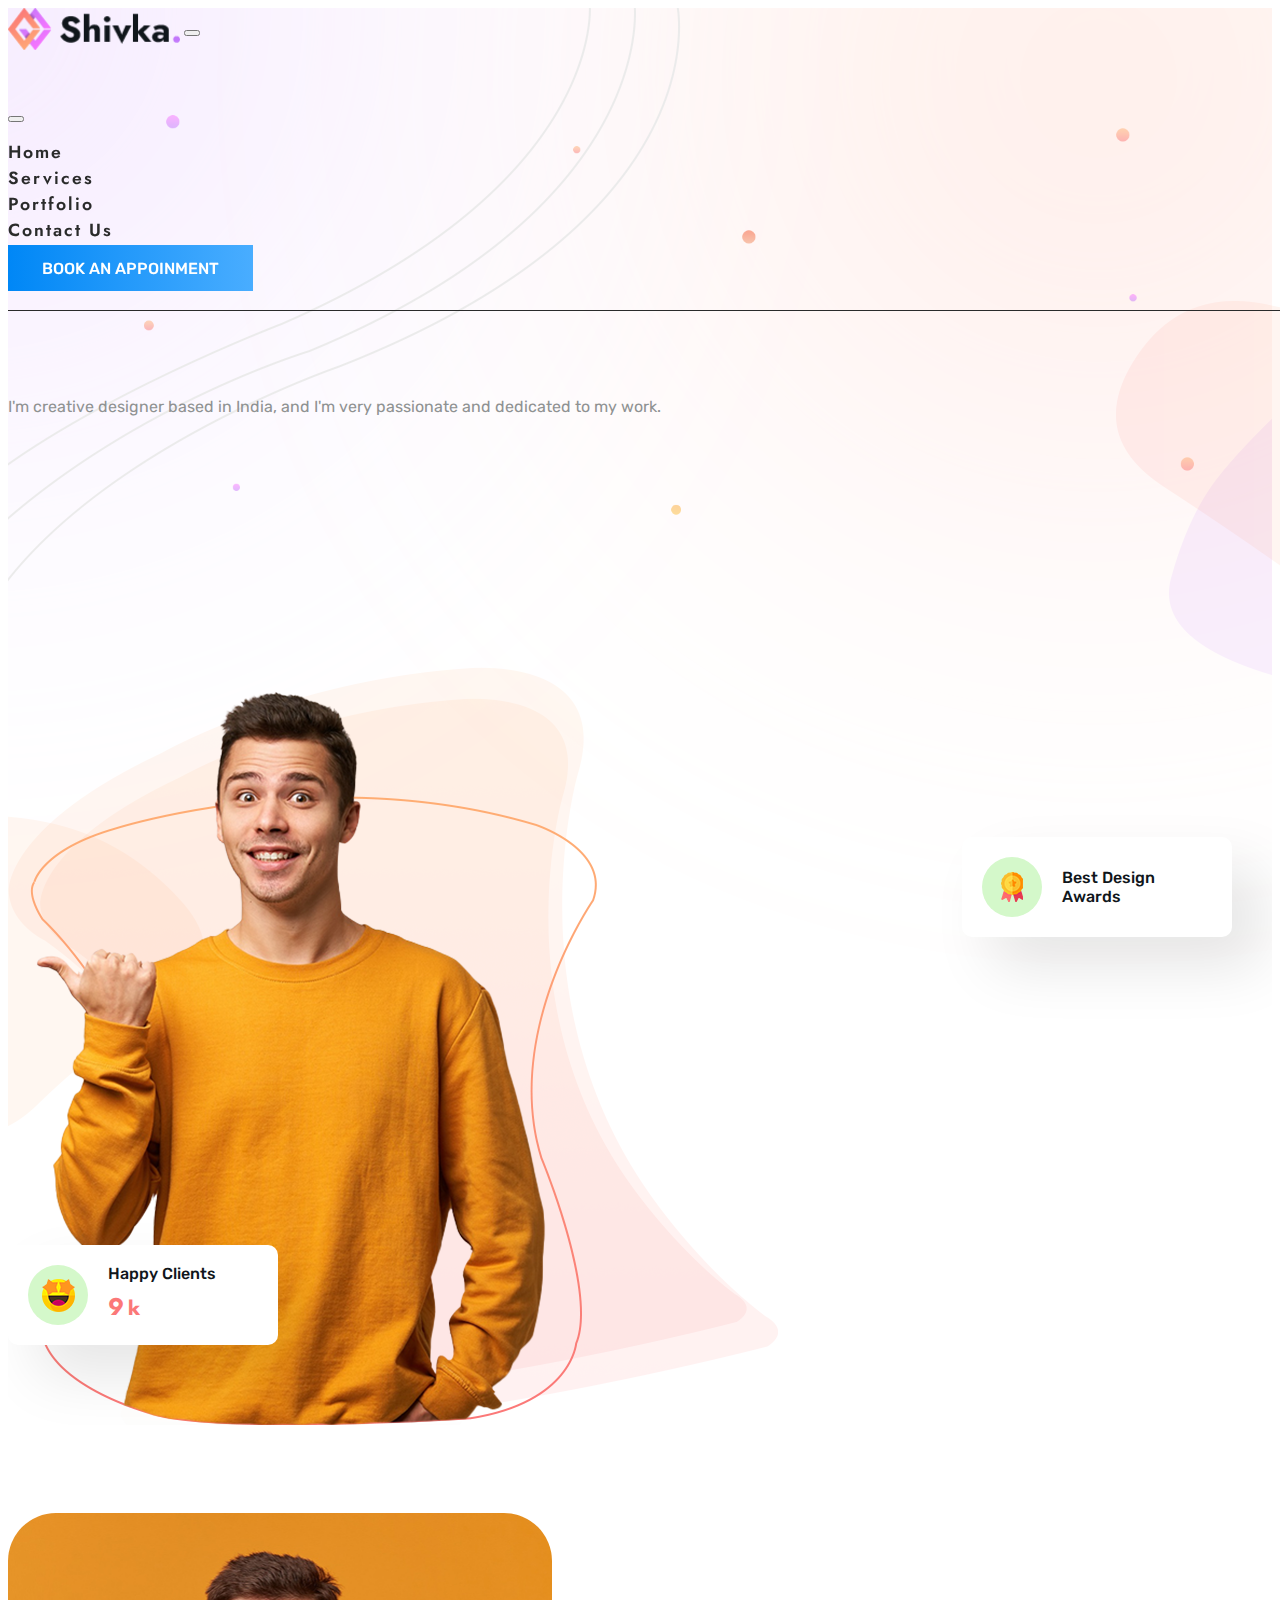
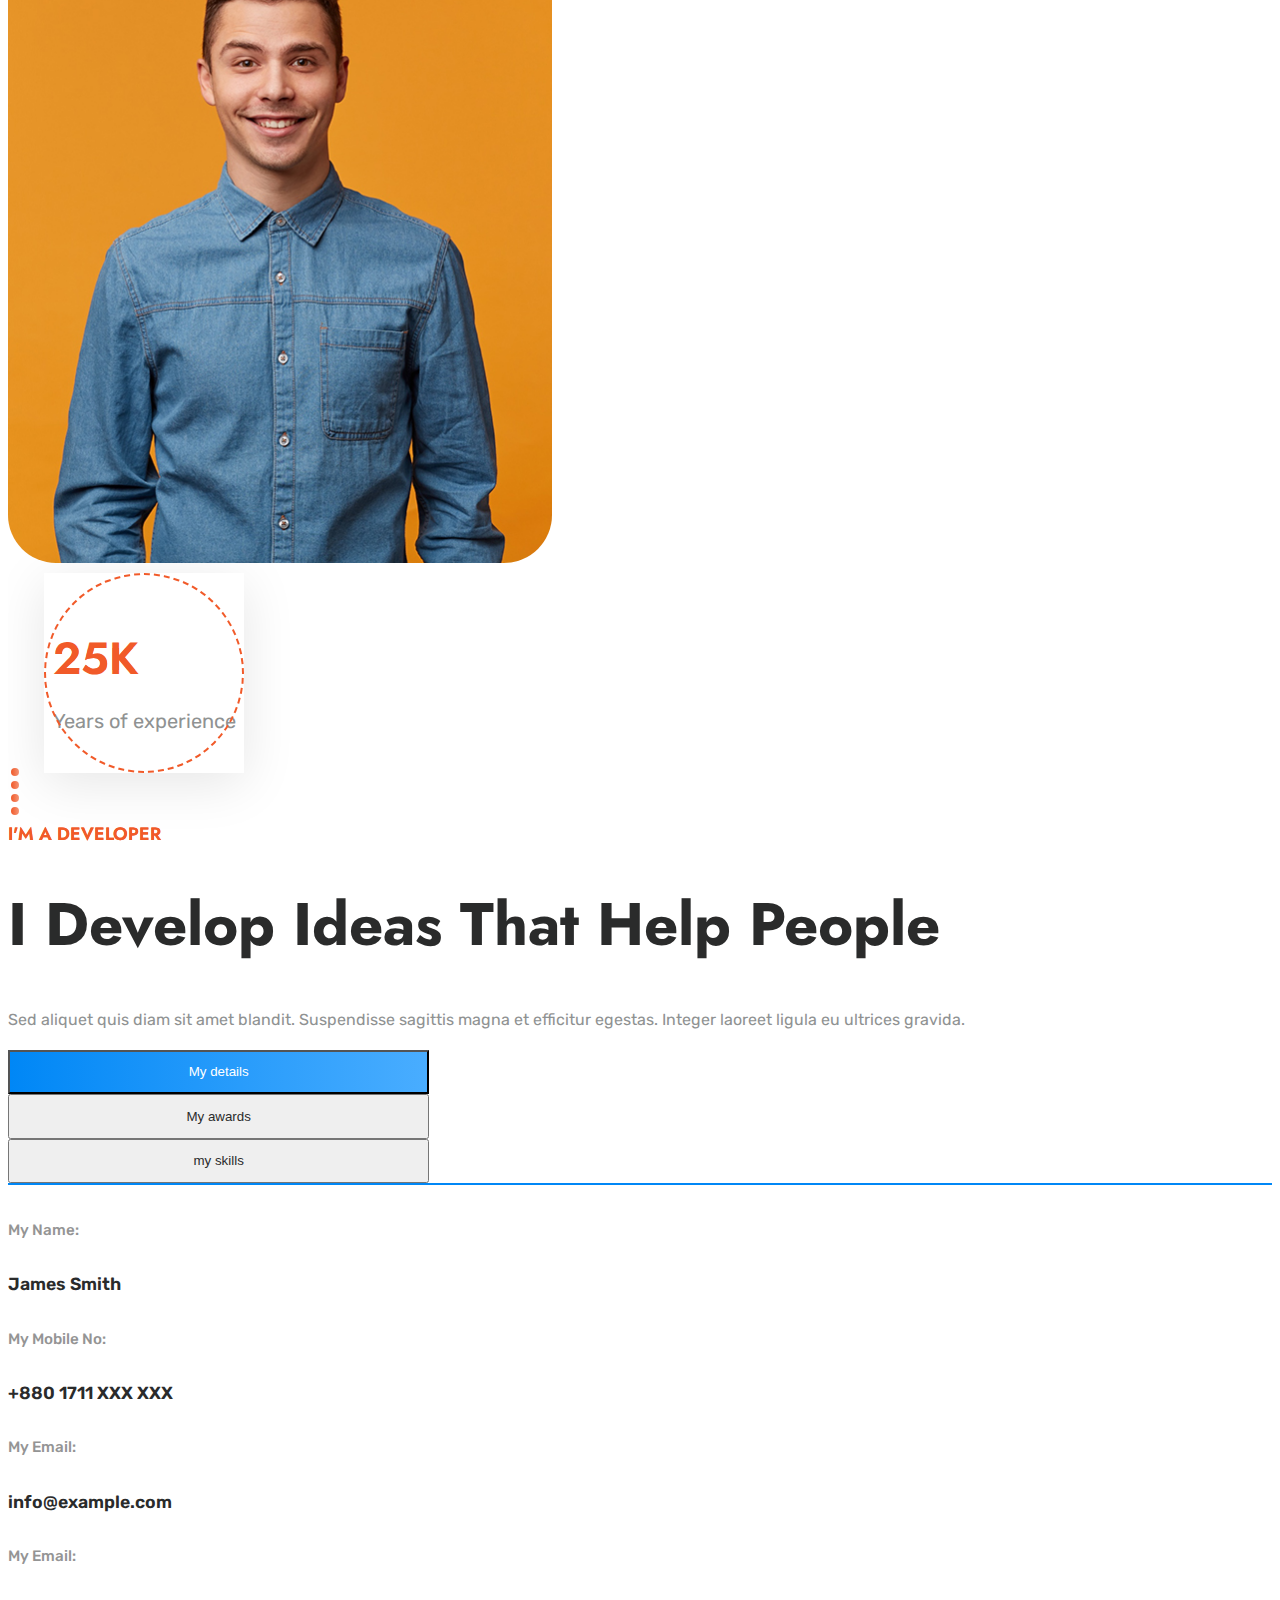
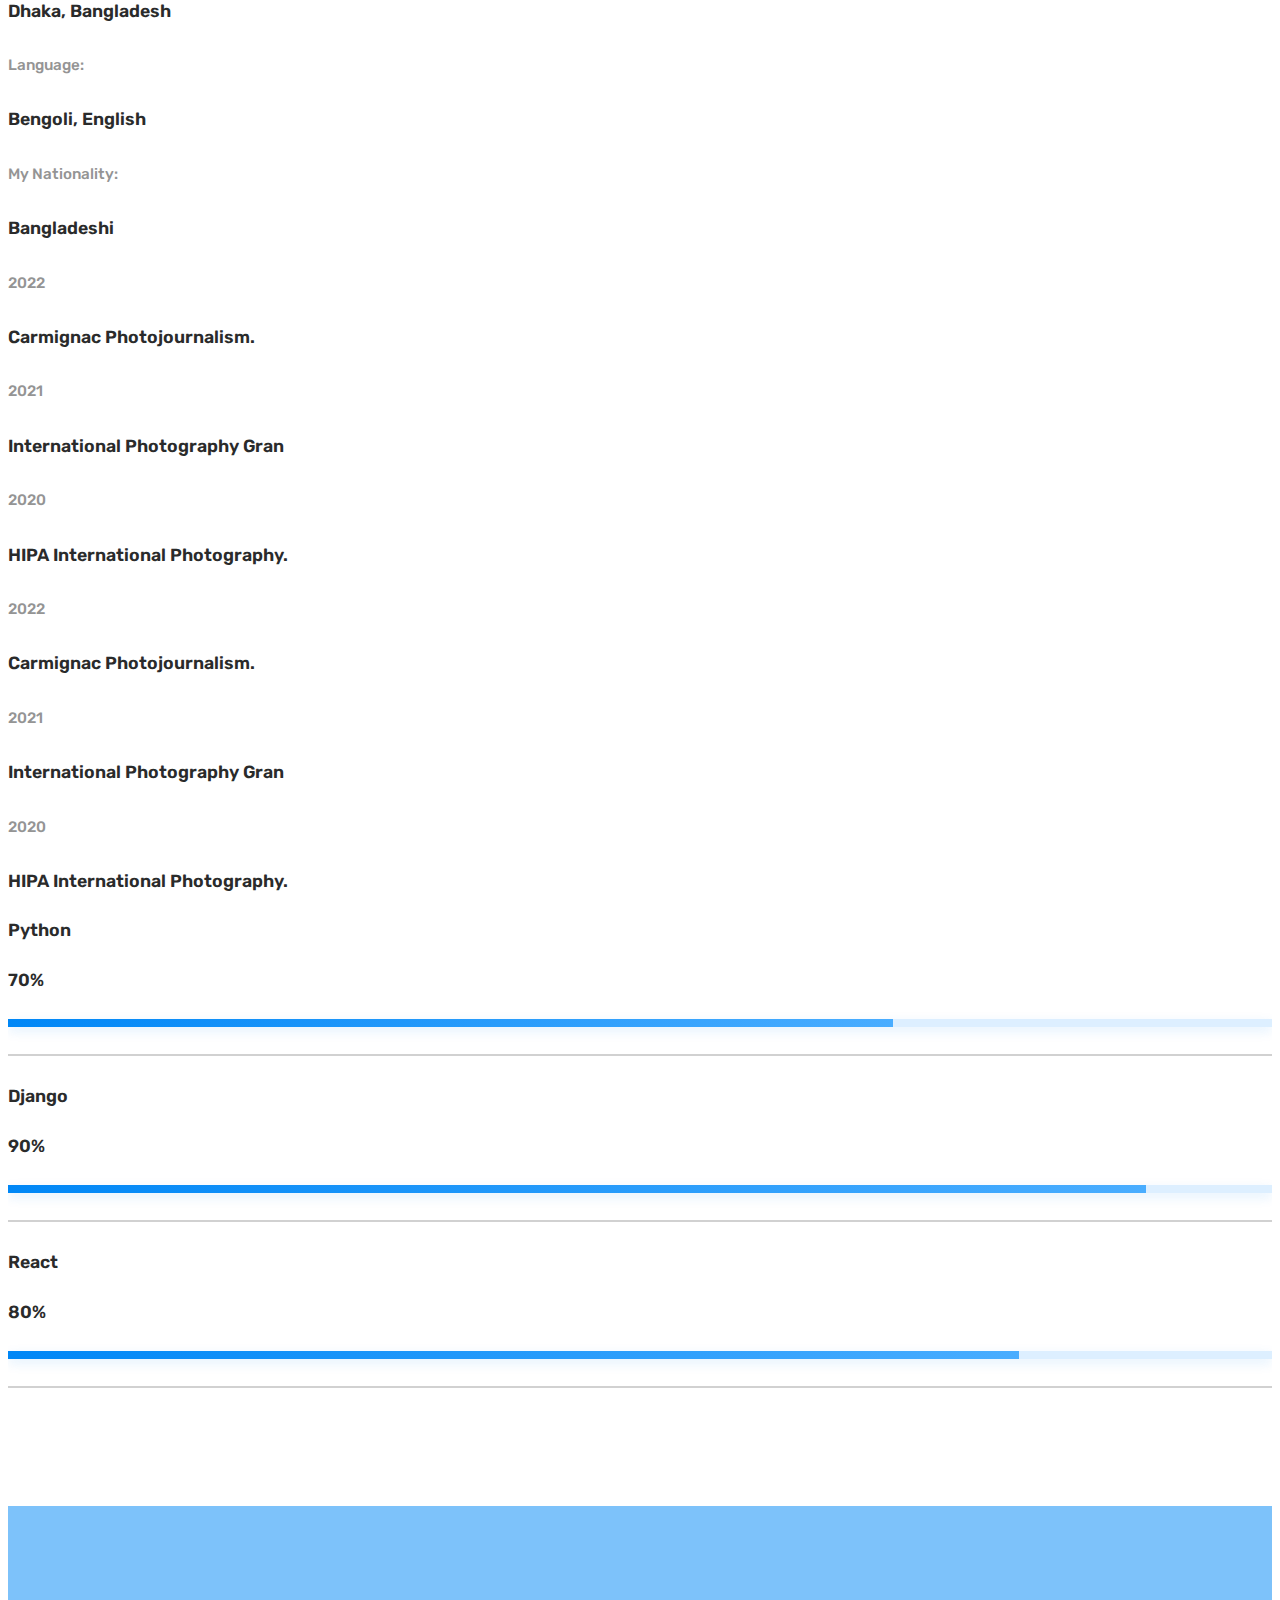
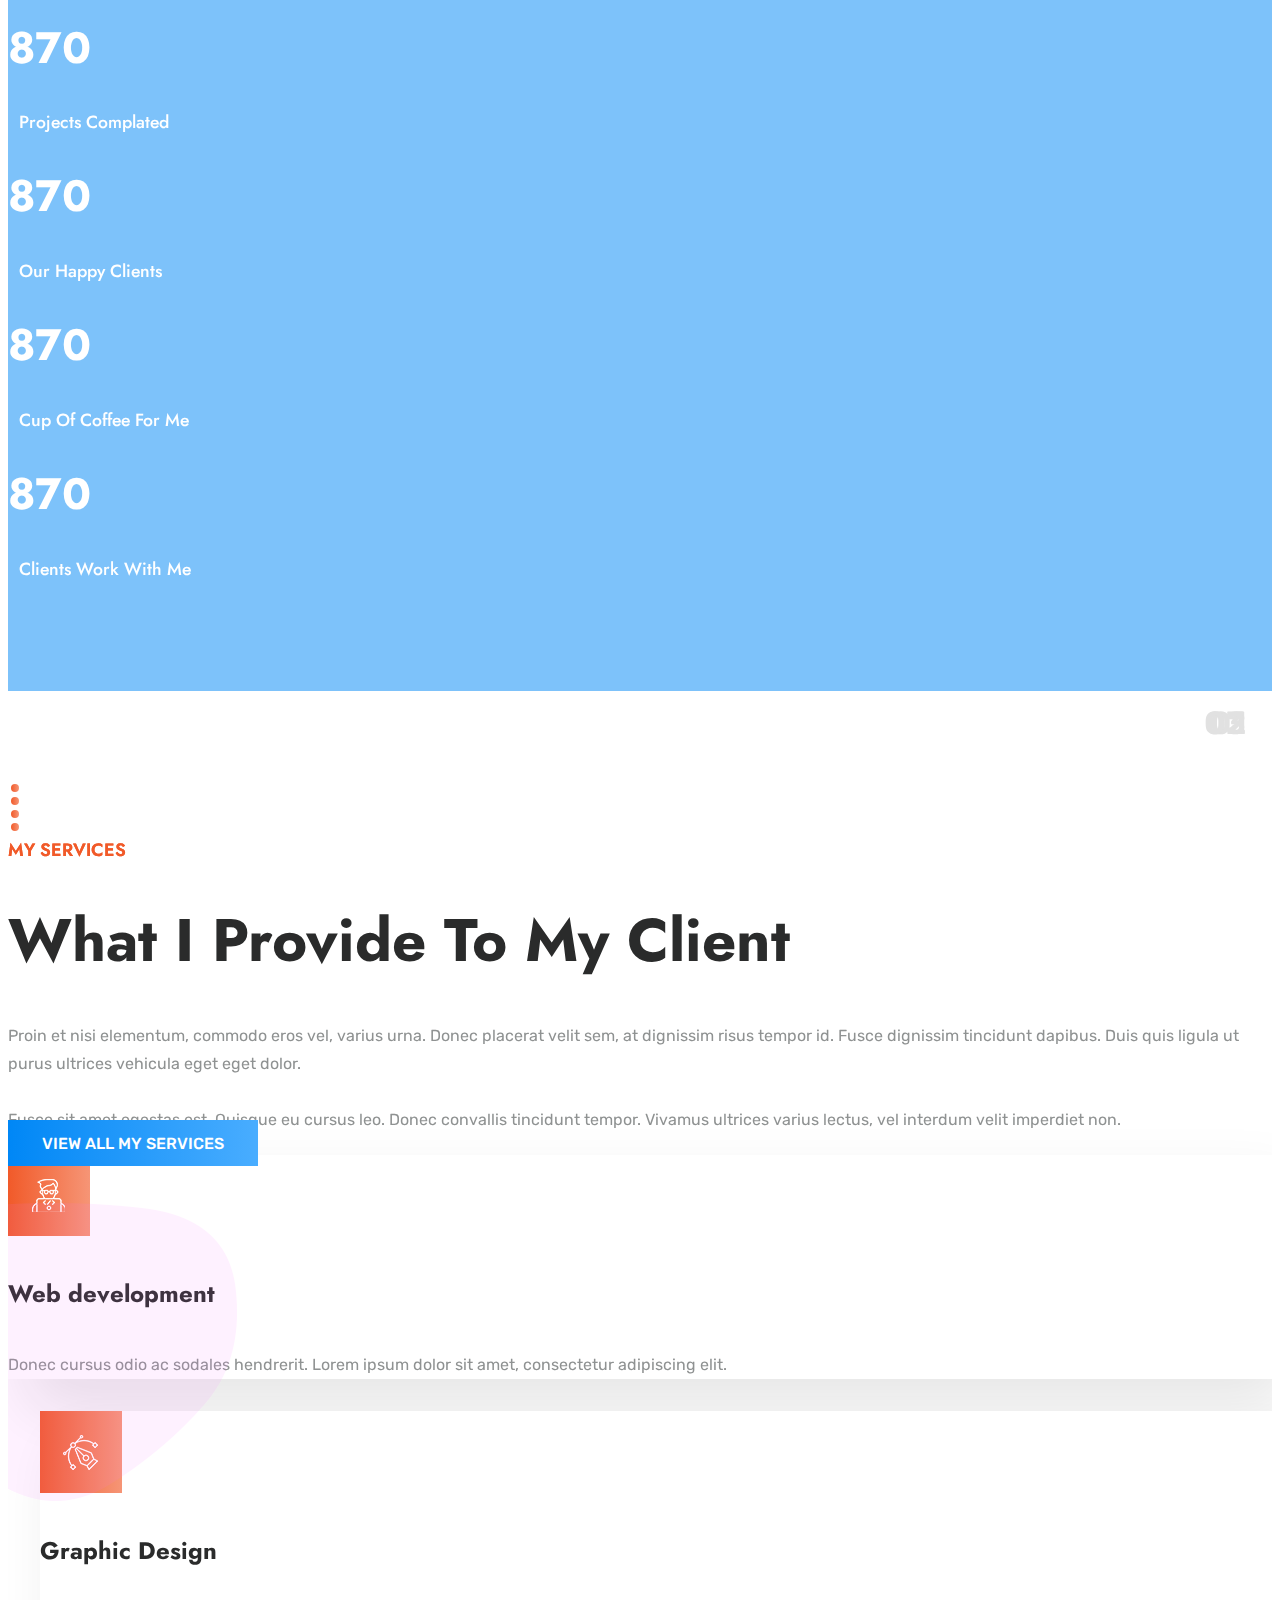
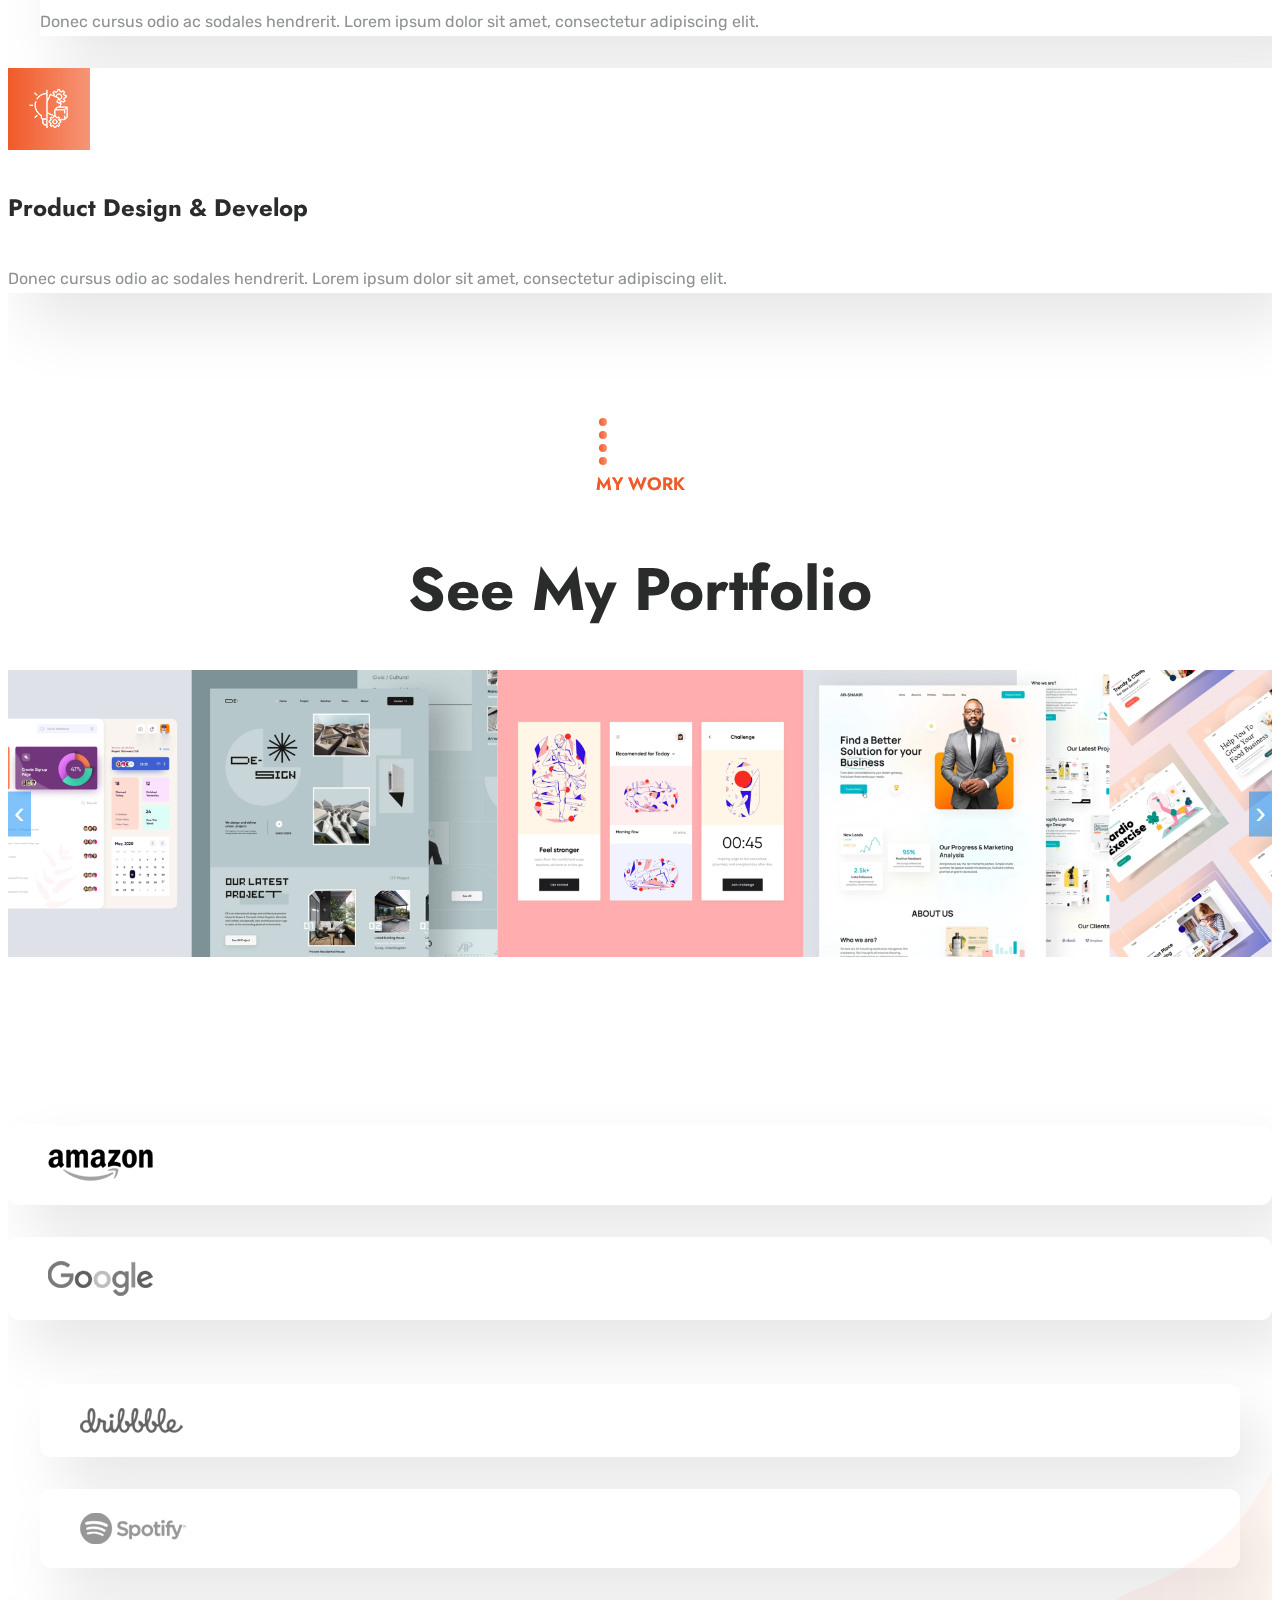
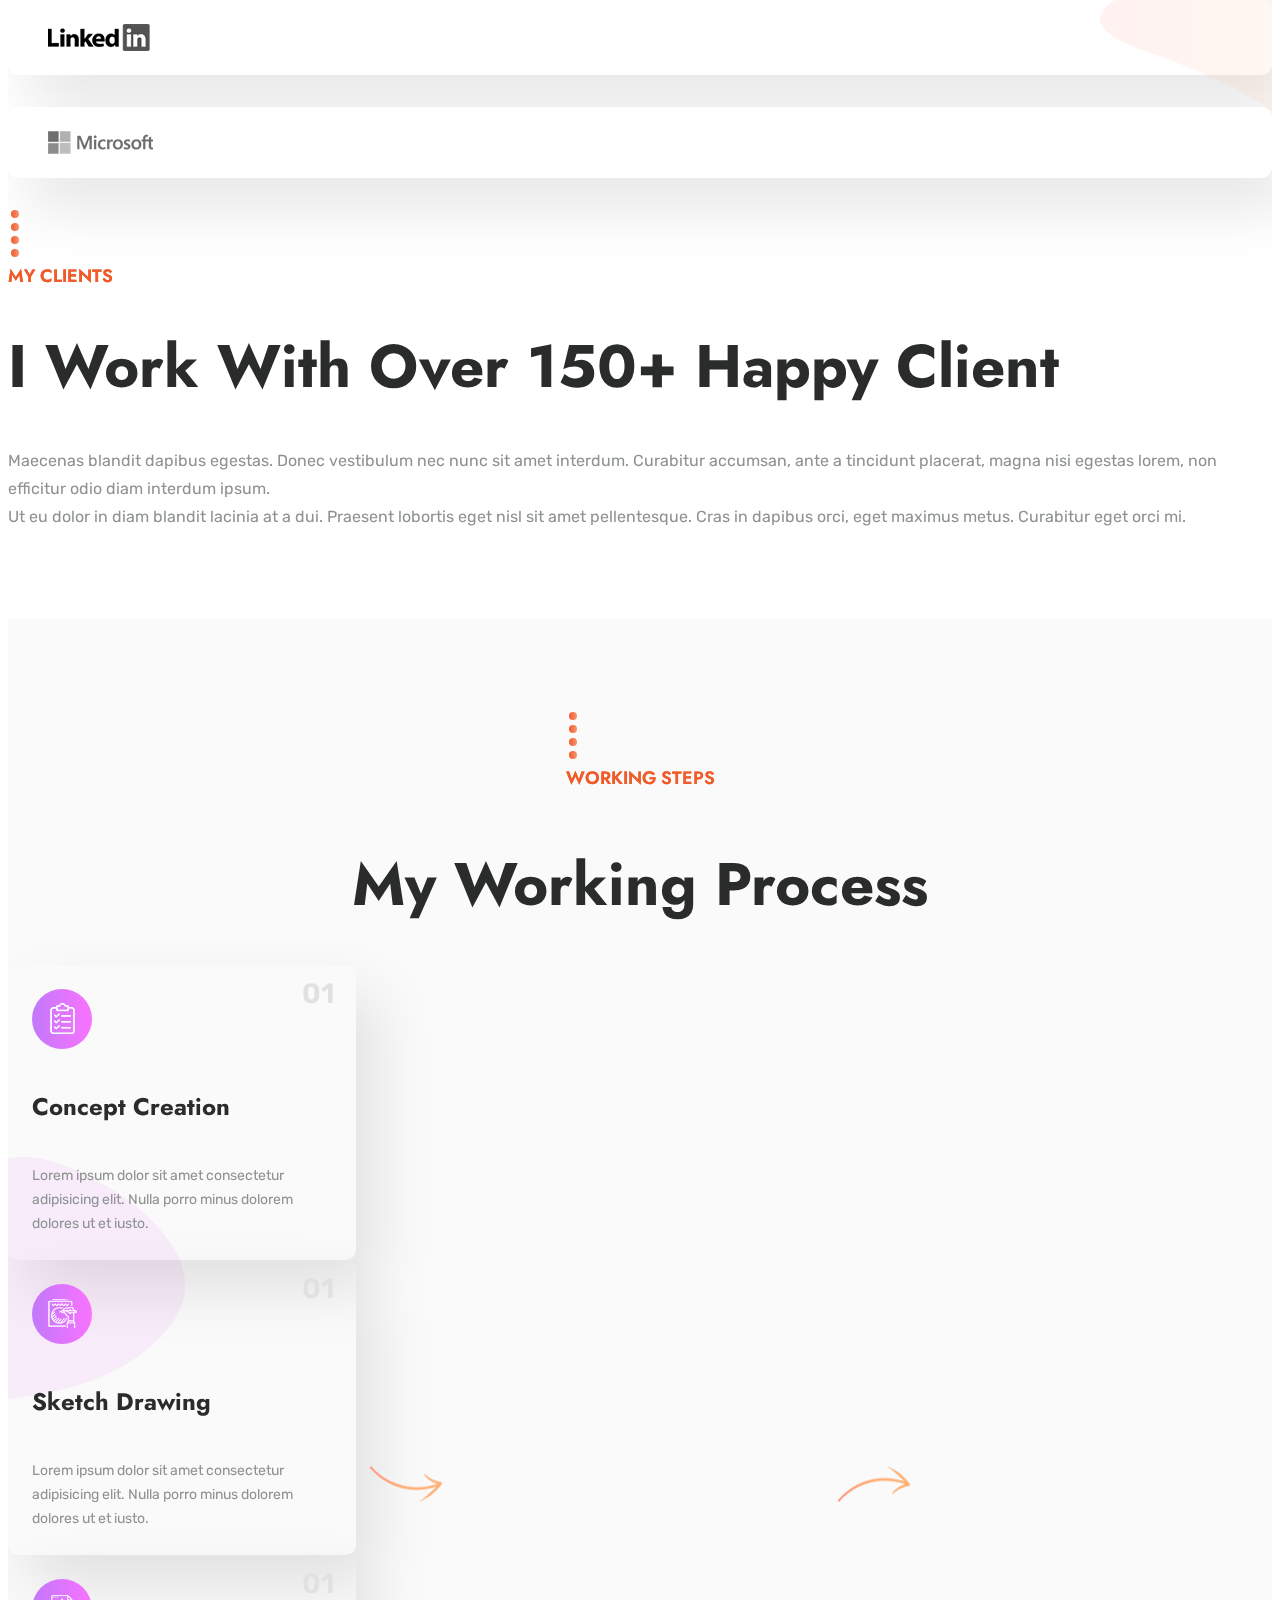
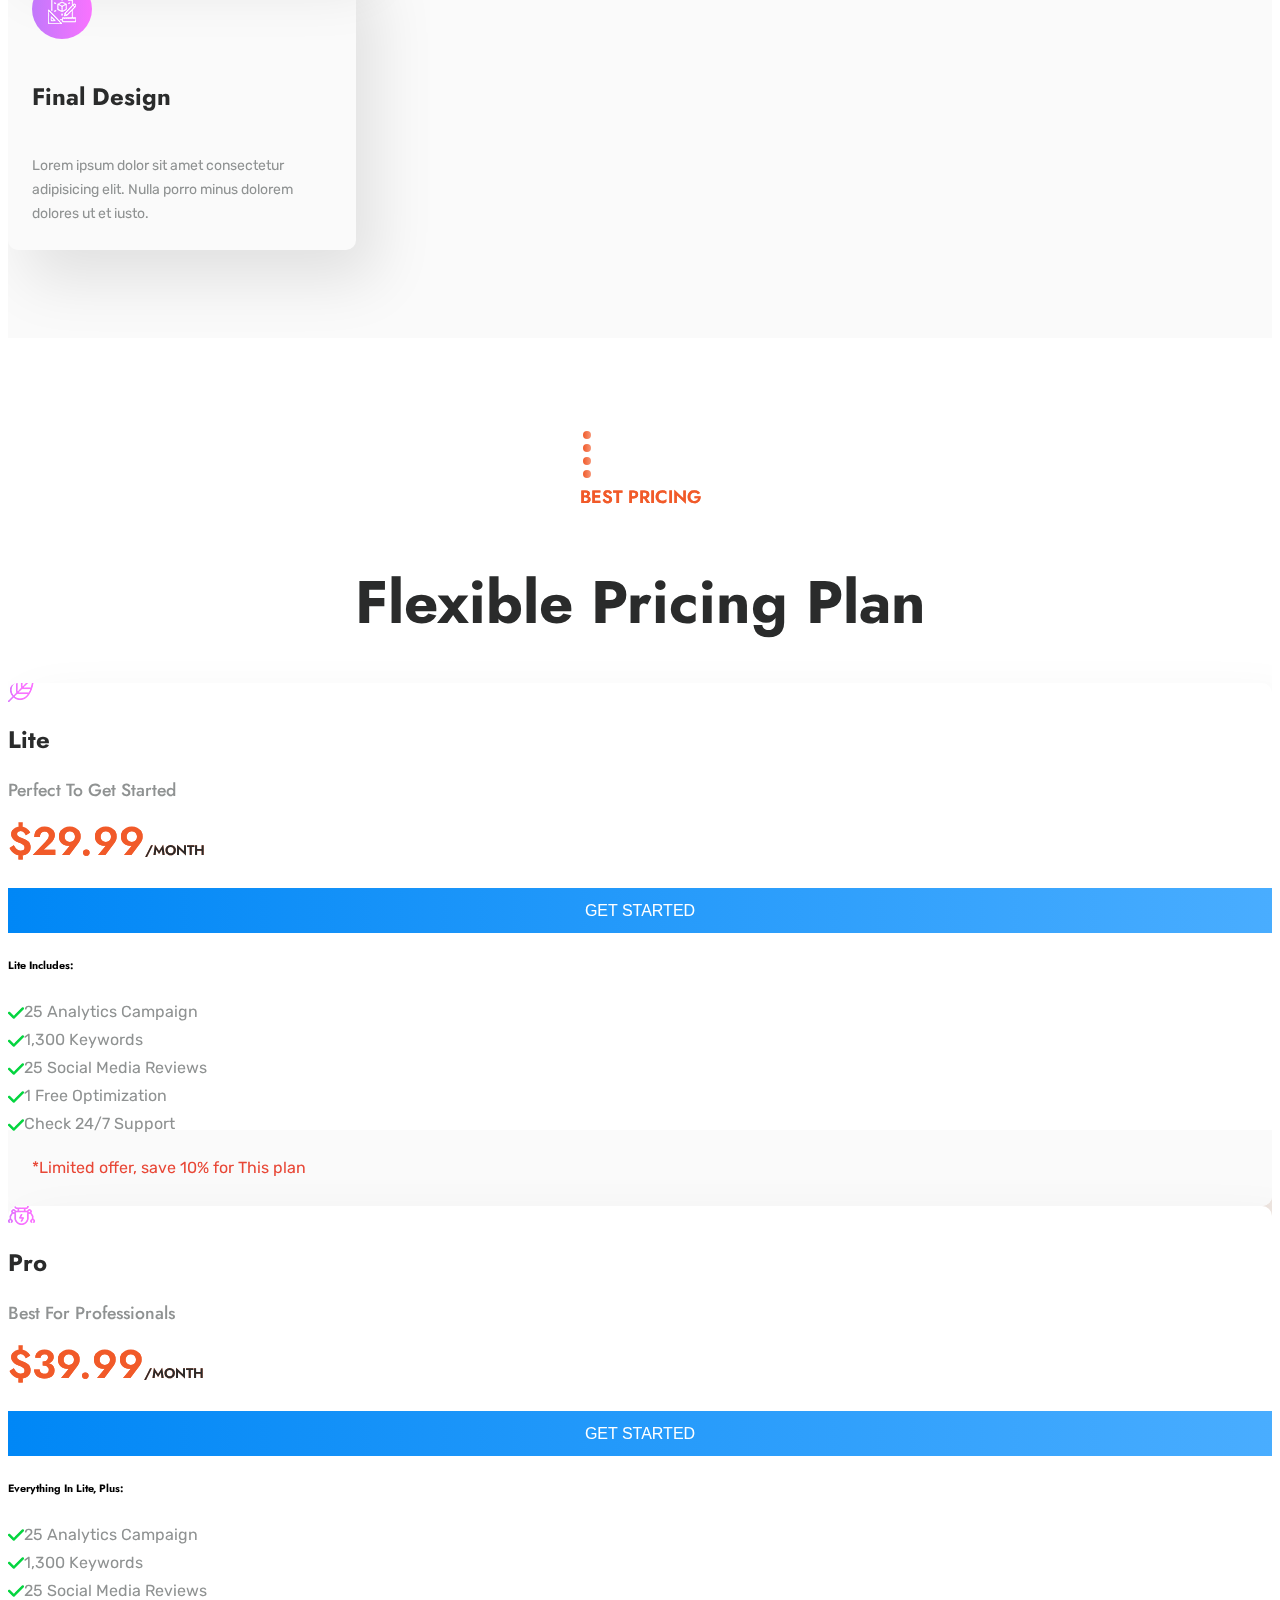
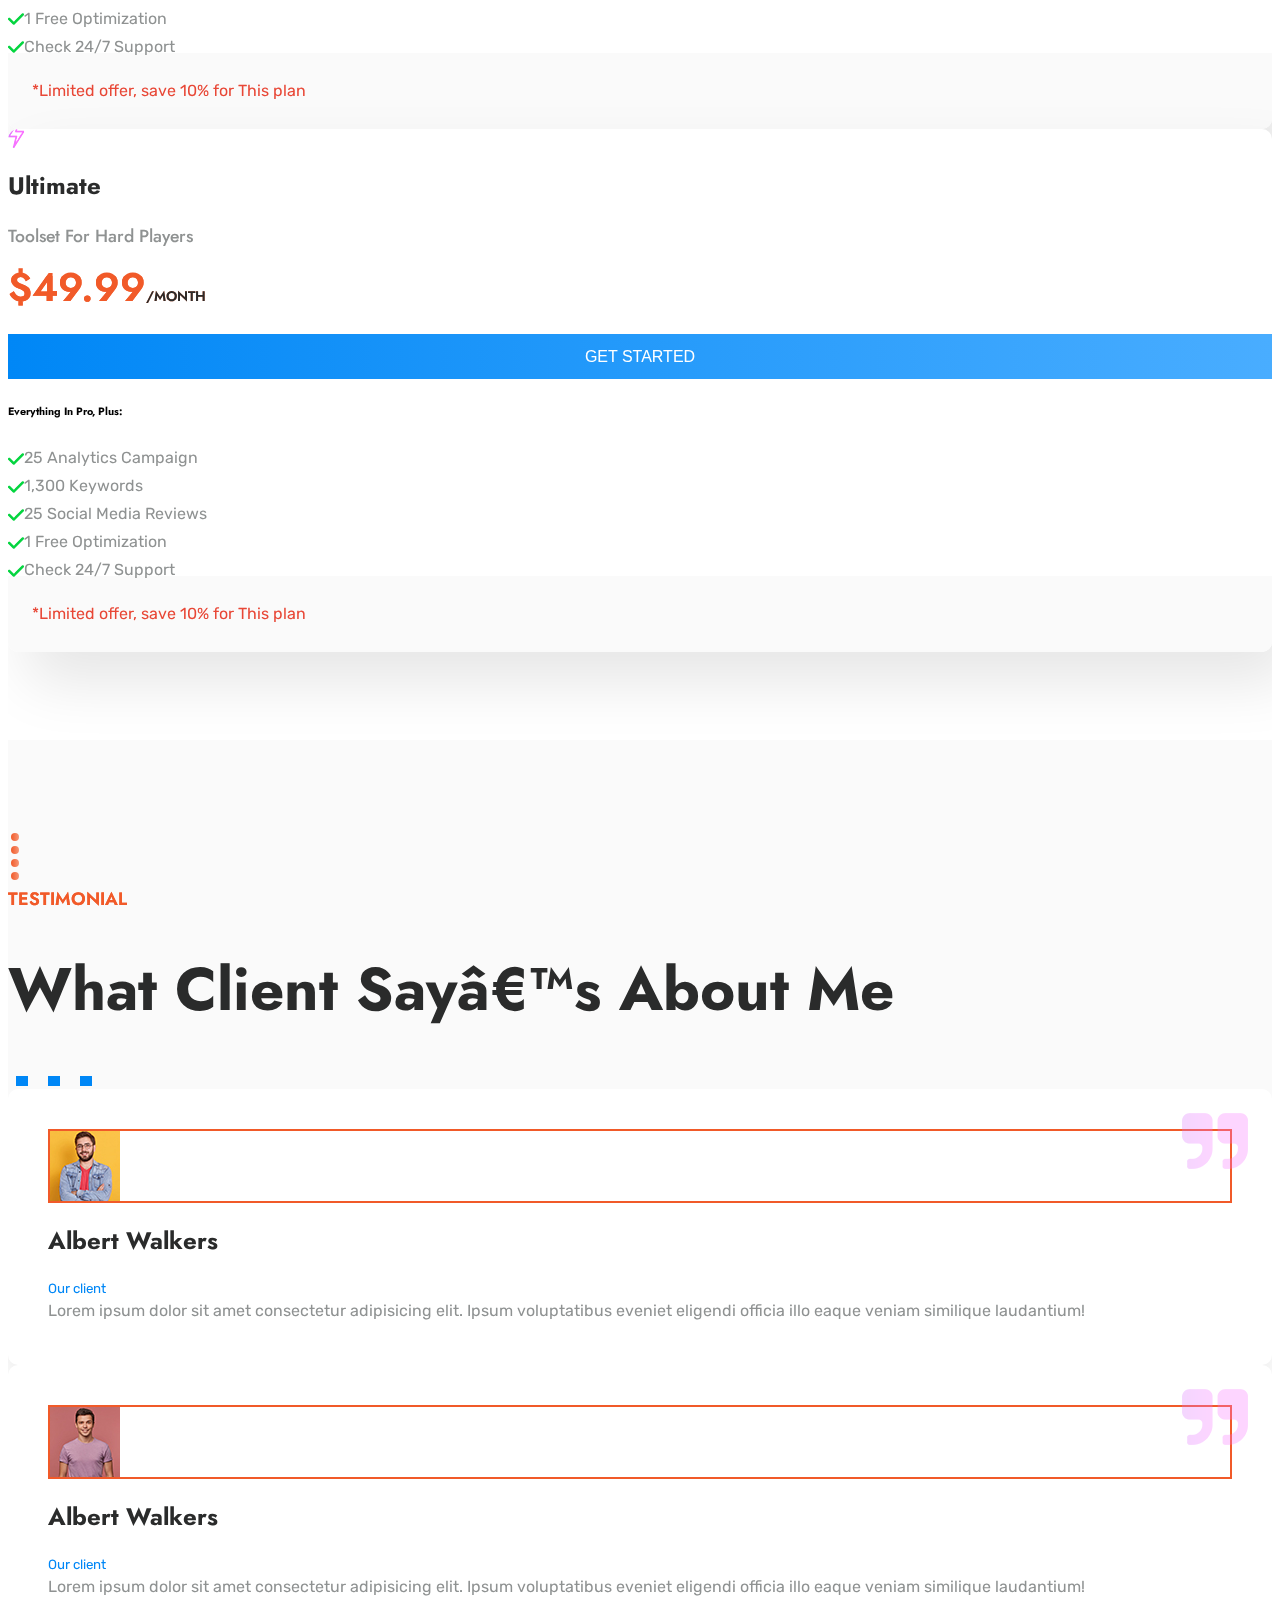
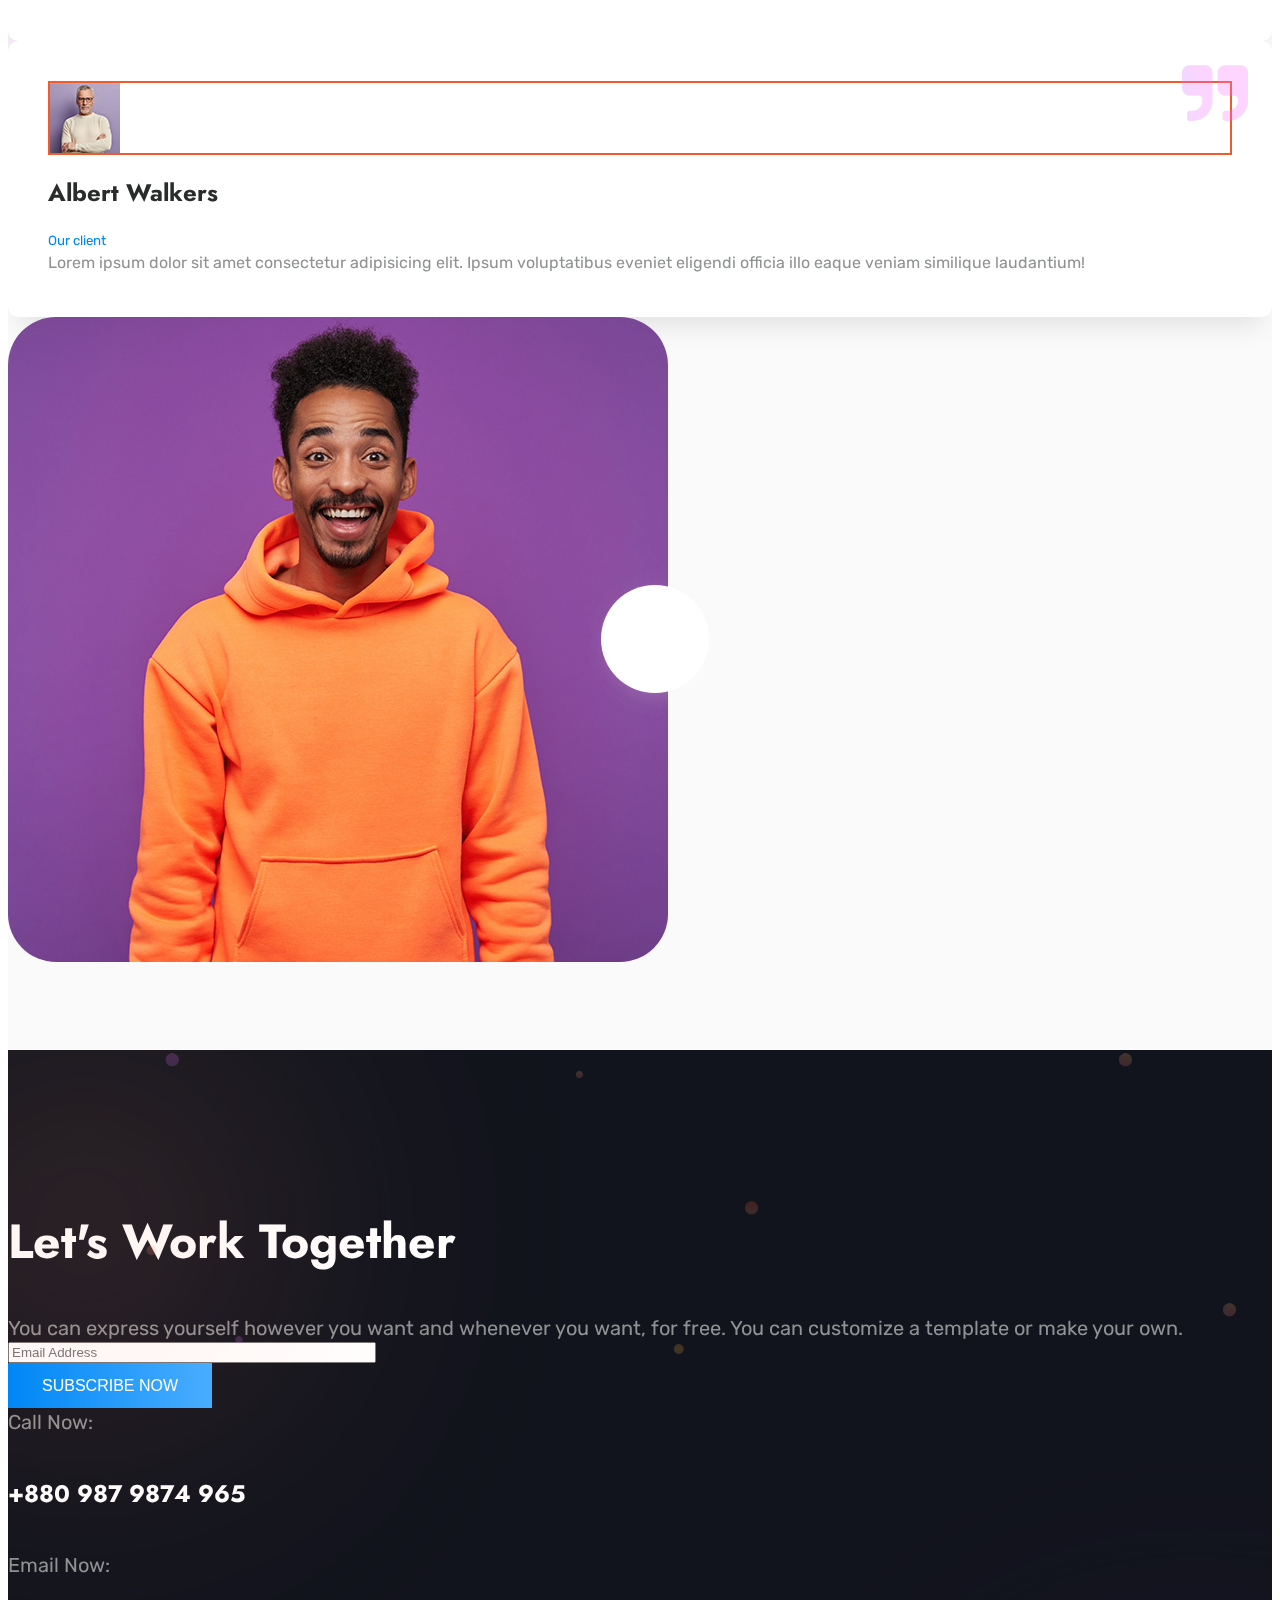
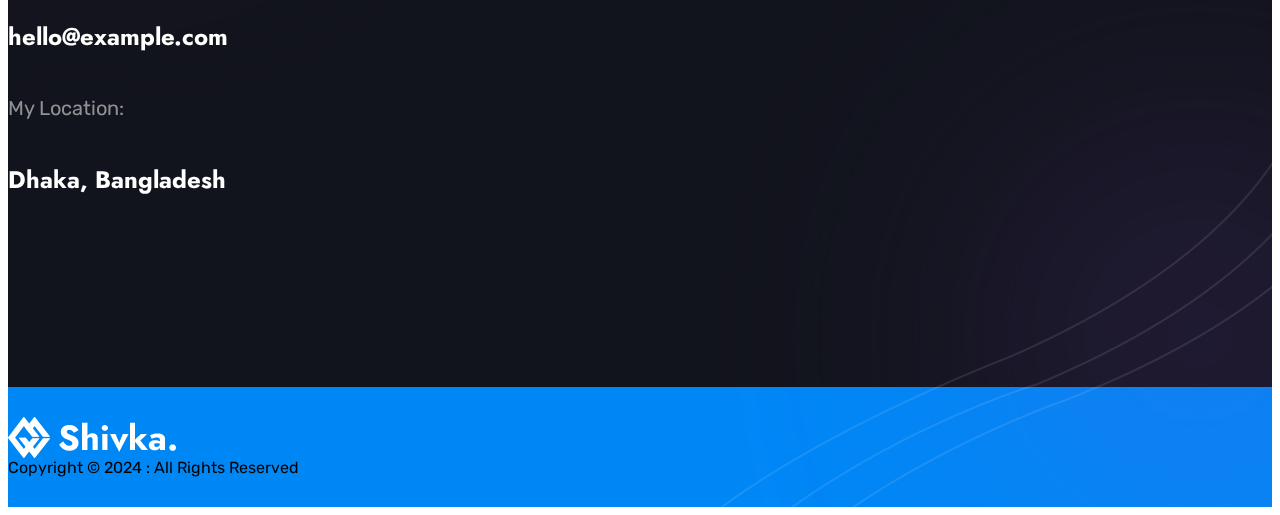
==== commit aef6aef7: "appointment page design done!" ====
--- a/index.html
+++ b/index.html
@@ -48,21 +48,21 @@
                         <ul class="navbar-nav justify-content-end me-5 flex-grow-1 p-0 m-0">
 
                             <li class="nav-item mx-2 mx-xl-3" data-bs-dismiss="offcanvas" data-bs-dismiss="offcanvas">
-                                <a class="nav-link text-capitalize p-0" aria-current="page" href="#"> Home </a>
+                                <a class="nav-link text-capitalize p-0" aria-current="page" href="index.html"> Home </a>
                             </li>
                             <li class="nav-item mx-2 mx-xl-3" data-bs-dismiss="offcanvas">
-                                <a class="nav-link text-capitalize p-0" aria-current="page" href="#"> Services</a>
+                                <a class="nav-link text-capitalize p-0" aria-current="page" href="services.html"> Services</a>
                             </li>
                             <li class="nav-item mx-2 mx-xl-3" data-bs-dismiss="offcanvas">
-                                <a class="nav-link text-capitalize p-0" aria-current="page" href="#"> Portfolio</a>
+                                <a class="nav-link text-capitalize p-0" aria-current="page" href="portfolio.html"> Portfolio</a>
                             </li>
                             <li class="nav-item mx-2 mx-xl-3" data-bs-dismiss="offcanvas">
-                                <a class="nav-link text-capitalize p-0" aria-current="page" href="#"> Contact Us</a>
+                                <a class="nav-link text-capitalize p-0" aria-current="page" href="contact.html"> Contact Us</a>
                             </li>
                         </ul>
 
                         <!-- book an appoinment btn  -->
-                        <button class="btn btn-primary rounded-pill text-uppercase">Book an appoinment</button>
+                        <a href="appointment.html" class="btn btn-primary rounded-pill text-uppercase">Book an appoinment</a>
 
                     </div>
                 </div>
@@ -80,16 +80,16 @@
                             <a class="nav-link nav-link-sm text-center active" aria-current="page" href="index.html"><i class="fa-solid fa-house"></i><span class="d-block">Home</span></a>
                         </li>
                         <li class="nav-item text-center">
-                            <a class="nav-link nav-link-sm" href="#"><i class="fa-solid fa-bars"></i><span class="d-block">Category</span></a>
+                            <a class="nav-link nav-link-sm" href="services.html"><i class="fa-brands fa-servicestack"></i><span class="d-block">Services</span></a>
                         </li>
                         <li class="nav-item text-center">
-                            <a class="nav-link nav-link-sm " href="#"><i class="fa-solid fa-magnifying-glass"></i><span class="d-block">Search</span></a>
+                            <a class="nav-link nav-link-sm " href="appointment.html"><i class="fa-solid fa-clock"></i><span class="d-block">Appointment</span></a>
                         </li>
                         <li class="nav-item text-center">
-                            <a class="nav-link nav-link-sm " href="#"><i class="fa-solid fa-cart-shopping"></i><span class="d-block">Cart</span></a>
+                            <a class="nav-link nav-link-sm " href="portfolio.html"><i class="fa-solid fa-briefcase"></i><span class="d-block">Portfolio</span></a>
                         </li>
                         <li class="nav-item text-center">
-                            <a class="nav-link nav-link-sm " href="#"><i class="fa-solid fa-heart"></i><span class="d-block">Wichlist</span></a>
+                            <a class="nav-link nav-link-sm " href="contact.html"><i class="fa-solid fa-address-card"></i><span class="d-block">Contact</span></a>
                         </li>
                     </ul>
                 </div>
@@ -120,7 +120,7 @@
             <!-- top banner content start -->
             <div class="container">
                 <div class="row">
-                    <div class="col-lg-5">
+                    <div class="col-6 col-xl-5">
                         <div class="banner-content-one">
                             <h2 class="sub-heading ">UI/UX Designer</h2>
                             <h1 class="heading text-capitalize" >
@@ -132,11 +132,13 @@
                             <p class="text">I'm creative designer based in India, and I'm very passionate and dedicated to my work.</p>
     
                             <div class="banner-btn d-flex">
-                                <a href="#" class="btn btn-primary rounded-pill">By me coffe</a>
-
-                                <a href="#" class="banner-play-btn popup-youtube" title="Play Video">
-                                    <span><img src="asset/img/play-button.png" alt="play btn"></span>
-                                </a>
+                                <div><a href="#" class="btn btn-primary rounded-pill">By me coffe</a></div>
+
+                                <div >
+                                    <a href="#" class="banner-play-btn top-video-btn" title="Play Video">
+                                        <span><img src="asset/img/play-button.png" alt="play btn"></span>
+                                    </a>
+                                </div>
                                 
                             </div>
 
@@ -151,11 +153,11 @@
                         
                     </div>
     
-                    <div class="col-lg-7">
+                    <div class="col-6 col-xl-7">
                         <div class="top-banner-img-wrap">
 
                             <div class="top-banner-img">
-                                <img src="asset/img/banner-man-one.png" alt="banner">
+                                <img src="asset/img/banner-man-one.png" class="banner-man-one" alt="banner">
                                 <img src="asset/img/banner-line-one.png" class="banner-line-one" alt="banner">
                                 <img src="asset/img/banner-bg-one.png" class="banner-bg-one" alt="banner">
 
@@ -402,7 +404,7 @@
                             </div>
                         </div>
 
-                        <h class="heading">What I Provide To My Client</h>
+                        <h1 class="heading">What I Provide To My Client</h1>
                         <p class="text mb-5">
                             Proin et nisi elementum, commodo eros vel, varius urna. Donec placerat velit sem, at dignissim risus tempor id. Fusce dignissim tincidunt dapibus. Duis quis ligula ut purus ultrices vehicula eget eget dolor.
                             <br><br> Fusce sit amet egestas est. Quisque eu cursus leo. Donec convallis tincidunt tempor. Vivamus ultrices varius lectus, vel interdum velit imperdiet non.
@@ -899,7 +901,33 @@
             </div>
         </section>
         
-        
+    
+
+        <!-- popup start here  --> 
+         <!-- top popup video  -->
+        <div id="top-video-popup" class="popup">
+            <div class="popup-content">
+                <span class="close"><i class="fa-solid fa-xmark"></i></span>
+
+                <div class="video-wrap mt-5 ">
+                    <div class="ratio ratio-16x9   overflow-hidden">
+                        <iframe src="https://www.youtube.com/embed/tgbNymZ7vqY" title="YouTube video" allowfullscreen></iframe>
+                    </div>
+                </div>
+            </div>
+        </div>
+
+        <!-- testimonial popup video  -->
+        <div id="testimonial-video-popup" class="popup">
+            <div class="popup-content">
+                <span class="close"><i class="fa-solid fa-xmark"></i></span>
+                <div class="video-wrap mt-5 ">
+                    <div class="ratio ratio-16x9   overflow-hidden">
+                        <iframe src="https://www.youtube.com/embed/tgbNymZ7vqY" title="YouTube video" allowfullscreen></iframe>
+                    </div>
+                </div>
+            </div>
+        </div>
 
 
      </main>
--- a/asset/css/style.min.css
+++ b/asset/css/style.min.css
@@ -1 +1 @@
-@import"https://fonts.googleapis.com/css2?family=Jost:ital,wght@0,100..900;1,100..900&display=swap";@import"https://fonts.googleapis.com/css2?family=Rubik:ital,wght@0,300..900;1,300..900&display=swap";@import"/node_modules/bootstrap/scss/bootstrap.scss";@import"../node_modules/bootstrap/dist/css/bootstrap.css";@import"../node_modules/bootstrap/scss/bootstrap.scss";h1,h2,h3,h4,h5,h6{font-family:"Jost",sans-serif;font-optical-sizing:auto;font-weight:700;font-style:normal}body{font-family:"Rubik",sans-serif;font-optical-sizing:auto;font-weight:400;font-style:normal}ul{list-style:none;padding-left:0px}a{text-decoration:none}p{margin:0}.form-control:focus,.form-select:focus{box-shadow:none;border:1px solid #0087f6;outline:none}.form-select:focus{box-shadow:none;border:1px solid #0087f6;outline:none}.form-select:focus option:hover{background:red !important}section{overflow:hidden}.slider-container{position:relative;margin:0 auto}.slider-container .slider-wrapper{display:flex;transition:transform .5s ease}.slider-container .slider-wrapper .portfolio-card{flex:0 0 calc(25% - 10px);max-width:calc(25% - 10px);box-sizing:border-box}.slider-container .prev-btn,.slider-container .next-btn{position:absolute;top:50%;transform:translateY(-50%);background:rgba(0,135,246,.5019607843);color:#fff;border:none;padding:2px 6px 6px 6px;cursor:pointer;font-size:32px}.slider-container .prev-btn{left:0}.slider-container .next-btn{right:0}@media(max-width: 1200px){.slider-container .slider-wrapper .portfolio-card{flex:0 0 calc(25% - 10px);max-width:calc(25% - 10px)}}.portfolio-card .card-img-overlay{background:rgba(0,0,0,.7411764706);padding:2.4rem;display:none}.portfolio-card .card-img-overlay .sub-heading{font-size:1rem}.portfolio-card .card-img-overlay .title{color:#fff}.portfolio-card .card-img-overlay .text{color:#c7c7c7}.portfolio-card .card-img-overlay .link{color:#f15a29;font-weight:500;transition:.4s}.portfolio-card .card-img-overlay .link:hover{color:#f47b54}.portfolio-card:hover .card-img-overlay{display:block}.testimonial-card{overflow:hidden;box-shadow:rgba(0,0,0,.1) 0px 10px 15px -3px,rgba(0,0,0,.05) 0px 4px 6px -2px}.testimonial-card .user-photo-wrap{transform:rotate(45deg);overflow:hidden;border-radius:24px;width:130px;height:130px;margin-left:-20px;margin-top:-16px}.testimonial-card .user-photo-wrap .user-photo{transform:rotate(-45deg);width:140%;height:140%;object-fit:cover}.testimonial-card .ratting{position:absolute;right:1.2rem;top:7rem}.testimonial-card .ratting .rating-score{font-size:.87rem;color:#2a2b2b}.testimonial-card .ratting .rating-stars{font-size:.7rem;color:#0087f6}.testimonial-card .quote{position:absolute;right:1.2rem;top:1.6rem;color:#0087f6;font-size:2rem}.testimonial-card .card-title{color:#2a2b2b !important}@media(max-width: 1200px){.testimonial-card .user-photo-wrap{border-radius:20px;width:120px;height:120px}.testimonial-card .ratting{right:1rem;top:6.4rem}.testimonial-card .ratting .rating-score{font-size:.85rem}.testimonial-card .ratting .rating-stars{font-size:.68rem}.testimonial-card .quote{right:1rem;top:1.4rem;font-size:1.6rem}.testimonial-card .card-title,.testimonial-card .card-text{font-size:.75rem}}@media(max-width: 576px){.testimonial-card .user-photo-wrap{border-radius:16px}.testimonial-card .ratting{top:6.4rem}.testimonial-card .ratting .rating-score{font-size:.75rem}.testimonial-card .ratting .rating-stars{font-size:.62rem}.testimonial-card .quote{top:1.4rem;font-size:1.4rem}}.newsletter-card{box-shadow:rgba(0,0,0,.1) 0px 10px 15px -3px,rgba(0,0,0,.05) 0px 4px 6px -2px}.newsletter-card .form-control{min-width:21rem}@media(max-width: 992px){.newsletter-card{padding:0rem 1rem}.newsletter-card .form-control{min-width:10rem}}@media(max-width: 768px){.newsletter-card{padding:0rem 1rem}.newsletter-card .heading{font-size:1rem;text-align:center}.newsletter-card .text{text-align:center}.newsletter-card .form-control{min-width:14rem;font-size:.7rem}.newsletter-card .form{display:flex;justify-content:center}}@media(max-width: 576px){.newsletter-card{padding:0rem 1rem}.newsletter-card .heading{font-size:1rem;text-align:center}.newsletter-card .text{text-align:center}.newsletter-card .form-control{min-width:10rem;font-size:.7rem;padding:.3rem .5rem !important;border-radius:4px !important}.newsletter-card .btn{padding:.3rem .5rem !important;border-radius:4px !important}.newsletter-card .form{display:flex;justify-content:center}}.pagination .page-item.active .page-link{background:#0087f6;border:1px solid #0087f6;color:#fff}.pagination .page-link{color:#2a2b2b}.pagination .page-link:focus{outline:none !important;box-shadow:none !important}.order-cart-container .order-cart-wrap{width:100%;height:100%;position:fixed;top:0;bottom:0;left:0;right:0;overflow:hidden;visibility:hidden;background:rgba(29,29,29,.4392156863);z-index:100}.order-cart-container .order-cart-wrap .order-cart{position:relative;width:23rem;height:100%;background:#fff;position:fixed;right:0;top:0}.order-cart-container .order-cart-wrap .order-cart .cart-top{height:3.6rem;background:#004f90}.order-cart-container .order-cart-wrap .order-cart .cart-top h5{font-size:1.2rem;color:#fff}.order-cart-container .order-cart-wrap .order-cart .cart-top img{height:1.8rem}.order-cart-container .order-cart-wrap .order-cart .cart-top .btn{color:#fafafa;font-weight:400}.order-cart-container .order-cart-wrap .order-cart .cart-item{border-bottom:1px solid #cdcece;padding:12px 0}.order-cart-container .order-cart-wrap .order-cart .cart-item .qty-layout .btn{padding:0;font-size:1rem}.order-cart-container .order-cart-wrap .order-cart .cart-item .qty-layout .form-control{font-size:1rem}.order-cart-container .order-cart-wrap .order-cart .cart-item .card .card-title{font-size:.75rem}.order-cart-container .order-cart-wrap .order-cart .cart-btn{position:absolute;width:80%;left:60%;transform:translateX(-50%);bottom:2rem;padding:.4rem 0 1.5rem 0;border:none}.order-cart-container .order-cart-wrap .order-cart .cart-btn .btn-order{background:linear-gradient(90deg, #0087F6, #004f90);padding:.4rem 1.5rem;color:#fff;font-size:1rem}.order-cart-container .overlay{visibility:visible}.order-cart-container .order-cart-box{right:0;top:50%;transform:translateY(-50%);background:#00172a}.order-cart-container .order-cart-box div{padding:.3rem}.order-cart-container .order-cart-box div img{width:1.3rem;margin-top:.2rem;margin-bottom:.2rem}.order-cart-container .order-cart-box div h5{font-size:.8rem;color:#0087f6}.order-cart-container .order-cart-box h6{font-size:.8rem;color:#fff;background:#0087f6;padding:.3rem}@media(max-width: 992px){.order-cart-container .order-cart-wrap .order-cart{width:21rem}.order-cart-container .order-cart-wrap .order-cart .cart-top{height:3.2rem}.order-cart-container .order-cart-wrap .order-cart .cart-top h5{font-size:1rem}.order-cart-container .order-cart-wrap .order-cart .cart-top img{height:1.5rem}.order-cart-container .order-cart-wrap .order-cart .cart-item{padding:8px 0}.order-cart-container .order-cart-wrap .order-cart .cart-item .qty-layout .btn{font-size:.9rem}.order-cart-container .order-cart-wrap .order-cart .cart-item .qty-layout .form-control{font-size:.9rem}.order-cart-container .order-cart-wrap .order-cart .cart-item .card .card-title{font-size:.7rem}.order-cart-container .order-cart-wrap .order-cart .cart-btn{bottom:3.5rem}.order-cart-container .order-cart-wrap .order-cart .cart-btn .btn-order{font-size:.9rem}.order-cart-container .order-cart-box div{padding:.2rem}.order-cart-container .order-cart-box div img{width:1.1rem}.order-cart-container .order-cart-box div h5{font-size:.7rem}.order-cart-container .order-cart-box h6{font-size:.7rem;padding:.2rem}}.pricing-card{background:#fff;box-shadow:20px 30px 60px 0px rgba(0,0,0,.1);border-radius:10px;overflow:hidden}.pricing-card:hover{box-shadow:rgba(50,50,93,.25) 0px 50px 100px -20px,rgba(0,0,0,.3) 0px 30px 60px -30px}.pricing-card .sub-title{color:#8f9292;font-size:1.1rem;font-weight:500;margin-top:.5rem}.pricing-card .sub-heading{font-size:40px}.pricing-card .sub-heading span{font-size:14px;color:#2a2b2b}.pricing-card .btn{width:100%}.pricing-card .card-footer{background:#fafafa;padding:24px;margin-top:-24px}.pricing-card .card-footer .text{color:#e84736}.btn{color:#fff;font-weight:500;padding:1rem 2.2rem;border:none;position:relative;overflow:hidden;z-index:1;transition:color .4s ease;text-transform:uppercase}.btn-primary{background:linear-gradient(90deg, #0087F6, #49adff)}.btn-primary::before{content:"";position:absolute;top:0;left:50%;width:0;height:100%;background:linear-gradient(90deg, #F15A29, #f69576);z-index:-1;transition:width .6s ease,left .6s ease}.btn-primary:hover{color:#fff}.btn-primary:hover::before{width:200%;left:-50%}.btn-dark{background:#2a2b2b;transition:.3s}.btn-dark:hover{color:#fff;background:#1b1c1c}.btn-white{background:#fff;color:#2a2b2b;transition:.3s;box-shadow:rgba(50,50,93,.25) 0px 2px 5px -1px,rgba(0,0,0,.3) 0px 1px 3px -1px}.btn-white:hover{color:#fff;background:#0087f6}.bg-primary{background:#0087f6 !important}.bg-secondary{background:#f15a29 !important}.bg-dark{background:#2a2b2b !important}.bg-danger{background:#e84736 !important}.bg-white{background:#fff !important}.bg-light{background:#fafafa !important}.bg-info{background:#e698f2 !important}.bg-warning{background:#f4e87b !important}.text-gradient,.title:hover,.sub-heading{background:linear-gradient(90deg, #F15A29 0%, #f69576 100%);-webkit-background-clip:text;background-clip:text;color:rgba(0,0,0,0)}.text{color:#8f9292;font-size:1rem;line-height:1.6rem}.card-text{color:#8f9292;font-size:.875rem;line-height:1.5rem}.text-primary{color:#0087f6 !important}.text-dark{color:#2a2b2b !important}.text-warning{color:#2a2b2b !important}.text-light{color:#fafafa !important}.text-light{color:#fff !important}.text-danger{color:#e84736 !important}.text-info{color:#e698f2 !important}.text-link{color:#0087f6}.text-link:hover{text-decoration:underline}.link{color:#0087f6;font-size:.875rem}.link:hover{color:#006bc3}.link-light{color:#949494 !important}.heading{font-weight:700;color:#2a2b2b;font-size:4rem}.sub-heading{font-weight:700;font-size:1.375rem;text-transform:uppercase}.section-heading{font-weight:600}.section-heading .heading-style .dot{background:linear-gradient(90deg, #F15A29, #f69576);width:8px;height:8px;border-radius:100%;margin:5px 3px}.section-heading .heading-style .sub-heading{margin-top:8px}.title{font-weight:600;color:#2a2b2b;font-size:1.5rem;transition:.3s}.card-title{font-weight:600;color:#2a2b2b;font-size:.875rem}.hr,.hr-light{border:none;height:1px;background-color:#525454;opacity:.1;margin:1rem 0}.hr-light{background-color:#8f9292}@media(max-width: 1200px){.section-heading{font-size:1.4rem}.heading{font-size:1.4rem}.card-title{font-size:.75rem}.btn{font-size:.875rem;border-radius:8px}}@media(max-width: 992px){.section-heading{font-size:1.1rem}.heading{font-size:1.2rem}.card-title{font-size:.7rem}.btn{font-size:.75rem;border-radius:4px}.card-text{color:#8f9292;font-size:.75rem;line-height:1.2rem}}@media(max-width: 768px){.heading{font-size:1rem}.sub-heading{font-size:.9rem}.section-heading{font-size:1rem}.btn{font-size:.7rem}.text{font-size:.75rem}.card-text{font-size:.7rem}.link{font-size:.78rem}}@media(max-width: 768px){.heading{font-size:.9rem}.sub-heading{font-size:.87rem}.section-heading{font-size:.9rem}.section-heading::before{height:2px;bottom:-10px}.section-heading::after{height:2px;bottom:-10px}}@keyframes fadeInDown{from{top:-170px}to{top:0}}@keyframes rotate-circle{0%{transform:rotate(0deg) translateX(20px) translateY(-10px)}100%{transform:rotate(360deg) translateX(20px) translateY(-10px)}}@keyframes rotate-360{from{transform:rotate(0deg)}to{transform:rotate(360deg)}}@keyframes shake{0%,100%{transform:translateX(0)}15%,50%,80%{transform:translateX(-5px)}30%,70%,90%{transform:translateX(5px)}}@keyframes shakeUpDown{0%,100%{transform:translateY(0)}25%{transform:translateY(-10px)}50%{transform:translateY(10px)}75%{transform:translateY(-10px)}}@keyframes shake-circle{0%{transform:translateX(0) translateY(-10px)}25%{transform:translateX(-10px) translateY(-10px)}50%{transform:translateX(10px) translateY(-10px)}75%{transform:translateX(-8px) translateY(-10px)}100%{transform:translateX(0) translateY(-10px)}}@keyframes zoom-fade{0%{transform:scale(1);opacity:1}50%{transform:scale(1.1);opacity:.7}100%{transform:scale(1);opacity:1}}@keyframes fadeInDown{from{opacity:0;transform:translateY(-50px)}to{opacity:1;transform:translateY(0)}}@keyframes fadeInLeft{from{opacity:0;transform:translateX(-50px)}to{opacity:1;transform:translateX(0)}}@keyframes fadeInRight{from{opacity:0;transform:translateX(50px)}to{opacity:1;transform:translateX(0)}}@keyframes fadeInUp{from{visibility:visible;transform:translateY(30%)}to{visibility:visible;transform:translateY(0)}}@keyframes move2{0%{transform:translateX(0)}50%{transform:translateX(20px)}100%{transform:translateX(0)}}@keyframes move-rotate{0%{transform:translateX(0) rotate(0deg)}50%{transform:translateX(20px) rotate(10deg)}100%{transform:translateX(0) rotate(0deg)}}@keyframes move_left_angle{0%{transform:translate(0, 0)}25%{transform:translate(-10px, -10px)}50%{transform:translate(0px, -20px)}75%{transform:translate(-10px, -10px)}100%{transform:translate(0, 0)}}@keyframes move_right_angle{0%{transform:translate(0, 0)}25%{transform:translate(10px, 10px)}50%{transform:translate(0px, 20px)}75%{transform:translate(10px, 10px)}100%{transform:translate(0, 0)}}@keyframes waveBtn{0%{transform:translate(-50%, -50%) scale(0);opacity:0}25%{transform:translate(-50%, -50%) scale(1.1);opacity:.3}50%{transform:translate(-50%, -50%) scale(1.2);opacity:.15}100%{transform:translate(-50%, -50%) scale(0);opacity:0}}@keyframes rotateHand{0%{transform:rotate(0deg)}50%{transform:rotate(20deg)}100%{transform:rotate(0deg)}}.navbar{position:fixed;width:100%;z-index:100;background-color:rgba(0,0,0,0);transition:background-color .3s,top .3s;border-bottom:1px solid #2a2b2b}.navbar.fixed-nav{top:0;background-color:#fff;box-shadow:0 4px 6px rgba(0,0,0,.1);border-bottom:none;animation:fadeInDown .5s ease-in-out}.navbar .navbar-toggler:focus{outline:none !important;box-shadow:none !important}.navbar .offcanvas{padding:2rem 0}.navbar .offcanvas .btn-close:focus{outline:none;box-shadow:none;font-size:.8rem !important}.navbar .offcanvas .navbar-nav{align-items:center}.navbar .offcanvas .navbar-nav .nav-item{font-size:1.1rem;font-family:"Jost",sans-serif;font-weight:600;position:relative}.navbar .offcanvas .navbar-nav .nav-item .nav-link{color:#2a2b2b;letter-spacing:2px;transition:.3s}.navbar .offcanvas .navbar-nav .nav-item .nav-link:hover{color:#0087f6}.navbar .user-sm{color:#0087f6}.navbar .logo{height:2.625rem}.nav-bottom{border-top:1px solid #c3c4c4 !important;height:3.3rem}.nav-bottom .active{border-top:2px solid #0087f6;padding:.6rem 0rem;font-weight:500;margin-top:-0.66rem;color:#0087f6 !important}.nav-bottom ul{margin-top:.5rem}.nav-bottom ul .nav-item{width:3.5rem}.nav-bottom ul .nav-item .nav-link{font-size:.75rem;transition:.4s}.nav-bottom ul .nav-item .nav-link:hover i{color:#0087f6}.nav-bottom ul .nav-item .nav-link span{font-size:.72rem !important;margin-top:-1px}@media(max-width: 1200px){.navbar .offcanvas{width:250px}.navbar .offcanvas .main-categories .nav-item{font-size:.75rem}.navbar .offcanvas .main-categories .nav-item .nav-link i{font-size:.7rem;margin-left:-3px}.navbar .offcanvas .main-categories .nav-item .sub-categories{top:41px}.navbar .offcanvas .main-categories .nav-item .sub-categories .sub-item{font-size:.75rem}}@media(min-width: 992px){.nav-bottom{display:none}}@media(max-width: 992px){.visible-lg{display:none}.navbar .offcanvas .search-sm input{font-size:.7rem;border:none;color:#ccc}.navbar .offcanvas .search-sm input:focus{border-bottom:1px solid #e8e8e8}.navbar .offcanvas .search-sm .search-btn{border:none;color:#bdbdbd;background:none}.navbar .offcanvas .main-categories .nav-item{font-size:.8rem}.navbar .offcanvas .main-categories .nav-item .nav-link i{font-size:.7rem;position:absolute;right:0;rotate:-90deg}.navbar .offcanvas .main-categories .nav-item .sub-categories{left:120px;top:10px;padding:.1rem 1rem;width:16rem}.navbar .offcanvas .main-categories .nav-item .sub-categories .sub-item{font-size:.75rem}.navbar .logo{height:3.5rem;padding:.3rem}}@media(max-width: 768px){.navbar .logo{height:3rem;padding:.4rem}}@media(max-width: 576px){.navbar .offcanvas .main-categories .nav-item{font-size:.75rem;padding:8px 0}.navbar .offcanvas .main-categories .nav-item .sub-categories{left:70px;padding:.1rem .85rem;width:15.5rem}.navbar .offcanvas .main-categories .nav-item .sub-categories .sub-item{font-size:.72rem}}.footer{background:#12141d;padding-top:7.5rem;position:relative;overflow:hidden}.footer .heading{color:#fff;font-size:48px}.footer img{width:auto;max-width:100%}.footer .footer-bg-circle{position:absolute;top:0;left:0;transform:translateX(20px) translateY(-10px);animation:shake-circle 16s infinite}.footer .footer-blur1{position:absolute;top:-300px;left:-400px;animation-name:zoom-fade;animation-duration:4s;animation-iteration-count:infinite;animation-timing-function:linear;-webkit-animation-name:zoom-fade;-webkit-animation-duration:4s;-webkit-animation-iteration-count:infinite;-webkit-animation-timing-function:linear}.footer .footer-blur2{position:absolute;bottom:-300px;right:-400px;animation-name:zoom-fade;animation-duration:4s;animation-iteration-count:infinite;animation-timing-function:linear;-webkit-animation-name:zoom-fade;-webkit-animation-duration:4s;-webkit-animation-iteration-count:infinite;-webkit-animation-timing-function:linear}.footer .footer-bg-line{position:absolute;bottom:0;right:0}.footer .text{font-size:20px}.footer .title{color:#fff;font-size:24px}.footer .form-control{width:360px}.footer .social-media{color:#fff;font-size:1rem;font-weight:500;margin-top:2.4rem;visibility:hidden;animation:fadeInUp 1s cubic-bezier(0.25, 0.1, 0.25, 1) forwards;animation-delay:1s}.footer .social-media li{margin-right:.5rem}.footer .social-media a{color:#fff;padding:.6rem .75rem;background:#2a2b2b;transition:.4s}.footer .social-media a:hover{color:#fff;background:linear-gradient(90deg, #F15A29, #f69576)}.footer .footer-copyright{margin-top:70px;background:#0087f6;padding:30px 0}.signup-form form{width:24rem}.signup-form form .btn{font-size:.9rem}@media(max-width: 576px){.signup-form form{width:100%}.signup-form form .btn{font-size:.9rem}}.bg-img{background-image:url(../img/3d-render-globe-abstract.jpg);background-position:center;width:100%;height:100%;object-fit:cover;background-repeat:no-repeat;background-size:cover;position:fixed;top:0;bottom:0;left:0;right:0;z-index:-100 !important}img,svg{vertical-align:middle}.top-banner{position:relative;width:100%;z-index:0;padding-top:196px;background:#fff}.top-banner img,.top-banner svg{vertical-align:middle}.top-banner img{width:auto;max-width:100%}.top-banner .banner-blur-one{position:absolute;top:-280px;left:-280px;z-index:-1;animation-name:zoom-fade;animation-duration:4s;animation-iteration-count:infinite;animation-timing-function:linear;-webkit-animation-name:zoom-fade;-webkit-animation-duration:4s;-webkit-animation-iteration-count:infinite;-webkit-animation-timing-function:linear}.top-banner .banner-blur-two{position:absolute;top:-280px;right:-280px;z-index:-1;animation-name:zoom-fade;animation-duration:4s;animation-iteration-count:infinite;animation-timing-function:linear;-webkit-animation-name:zoom-fade;-webkit-animation-duration:4s;-webkit-animation-iteration-count:infinite;-webkit-animation-timing-function:linear}.top-banner .banner-bg-line{position:absolute;top:0;left:8;z-index:-1;animation-name:fadeInDown;animation-duration:1s;animation-fill-mode:forwards}.top-banner .banner-object-one{position:absolute;top:60%;left:0;z-index:-1;animation-delay:.8s;animation-name:fadeInLeft;animation-duration:1s;animation-fill-mode:forwards}.top-banner .banner-object-two{position:absolute;top:20%;right:0;z-index:-1;animation-delay:.8s;animation-name:fadeInRight;animation-duration:1s;animation-fill-mode:forwards}.top-banner .banner-bg-circle{position:absolute;top:0;left:0;width:100%;transform:translateX(20px) translateY(-10px);animation:shake-circle 16s infinite}.top-banner .container{position:relative;z-index:5}.top-banner .container .banner-content-one .sub-heading{position:relative;font-size:22px;color:#f15a29;line-height:22px;font-weight:600;text-transform:uppercase;margin-bottom:1rem;display:inline-block;visibility:hidden;animation:fadeInUp 1s cubic-bezier(0.25, 0.1, 0.25, 1) forwards;animation-delay:.5s}.top-banner .container .banner-content-one .heading{font-size:80px;font-weight:700;line-height:100px;margin-bottom:1rem;visibility:hidden;animation:fadeInUp 1s cubic-bezier(0.25, 0.1, 0.25, 1) forwards;animation-delay:.6s}.top-banner .container .banner-content-one .heading .hand-move{display:inline-block;animation:rotateHand 1s infinite}.top-banner .container .banner-content-one .text{font-size:18px;line-height:28px;visibility:hidden;animation:fadeInUp 1s cubic-bezier(0.25, 0.1, 0.25, 1) forwards;animation-delay:.8s}.top-banner .container .banner-content-one .banner-btn{margin-top:3rem;visibility:hidden;animation:fadeInUp 1s cubic-bezier(0.25, 0.1, 0.25, 1) forwards;animation-delay:.9s}.top-banner .container .banner-content-one .banner-btn .banner-play-btn{width:60px;height:60px;position:relative;margin-left:30px;background:linear-gradient(90deg, rgb(251, 120, 120) 0%, rgb(255, 175, 116) 100%);border-radius:50%;display:inline-flex;justify-content:center;align-items:center;background-size:200% 100%;background-position:left center;-webkit-box-shadow:5px 5px 30px 0px rgba(251,122,120,.35);-moz-box-shadow:5px 5px 30px 0px rgba(251,122,120,.35);box-shadow:5px 5px 30px 0px rgba(251,122,120,.35);transition:all .2s cubic-bezier(0.98, 0.57, 1, 1) 0s;z-index:1}.top-banner .container .banner-content-one .banner-btn .banner-play-btn::before{content:"";position:absolute;top:50%;left:50%;width:120%;height:120%;background:linear-gradient(90deg, rgb(251, 120, 120) 0%, rgb(255, 175, 116) 100%);border-radius:50%;transform:translate(-50%, -50%) scale(1);animation:waveBtn 2.5s infinite;z-index:-1}.top-banner .container .banner-content-one .banner-btn a,.top-banner .container .banner-content-one .banner-btn a:hover,.top-banner .container .banner-content-one .banner-btn a:focus{text-decoration:none;outline:none}.top-banner .container .banner-content-one .social-media{color:#2a2b2b;font-size:1rem;font-weight:500;margin-top:4rem;visibility:hidden;animation:fadeInUp 1s cubic-bezier(0.25, 0.1, 0.25, 1) forwards;animation-delay:1s}.top-banner .container .banner-content-one .social-media li{margin-right:1rem}.top-banner .container .banner-content-one .social-media a{color:#2a2b2b;padding:.6rem .75rem;background:#e9e9e9;transition:.4s}.top-banner .container .banner-content-one .social-media a:hover{color:#fff;background:#0087f6}.top-banner .container .top-banner-img-wrap{visibility:visible;animation-delay:.5s;animation-name:fadeInUp}.top-banner .container .top-banner-img-wrap .top-banner-img{position:relative}.top-banner .container .top-banner-img-wrap .top-banner-img .banner-line-one{position:absolute;top:0;left:0%;z-index:-1}.top-banner .container .top-banner-img-wrap .top-banner-img .banner-bg-one{position:absolute;top:0;left:0%;z-index:-1;animation:move-rotate 5s infinite ease-in-out}.top-banner .container .top-banner-img-wrap .top-banner-img .box-right{width:270px;background-color:#fff;position:absolute;top:200px;right:0;border-radius:10px;padding:25px;display:flex;align-items:center;-webkit-box-shadow:30px 30px 60px 0px rgba(0,0,0,.1);-moz-box-shadow:30px 30px 60px 0px rgba(0,0,0,.1);box-shadow:30px 30px 60px 0px rgba(0,0,0,.1);animation:move_left_angle 5s linear infinite}.top-banner .container .top-banner-img-wrap .top-banner-img .box-right .icon{width:60px;height:60px;background-color:#d4f8ca;display:flex;align-items:center;justify-content:center;border-radius:100%;margin-right:20px}.top-banner .container .top-banner-img-wrap .top-banner-img .box-right .box-txt-one{width:calc(100% - 80px)}.top-banner .container .top-banner-img-wrap .top-banner-img .box-right .box-txt-one span{font-family:"Rubik",sans-serif;font-size:18px;line-height:15px;color:#10161b;font-weight:500}.top-banner .container .top-banner-img-wrap .top-banner-img .box-left{background-color:#fff;position:absolute;bottom:90px;left:0;border-radius:10px;padding:25px;display:flex;align-items:center;-webkit-box-shadow:30px 30px 60px 0px rgba(0,0,0,.1);-moz-box-shadow:30px 30px 60px 0px rgba(0,0,0,.1);box-shadow:30px 30px 60px 0px rgba(0,0,0,.1);animation:move_right_angle 5s linear infinite}.top-banner .container .top-banner-img-wrap .top-banner-img .box-left .icon{width:60px;height:60px;background-color:#d4f8ca;display:flex;align-items:center;justify-content:center;border-radius:100%;margin-right:20px}.top-banner .container .top-banner-img-wrap .top-banner-img .box-left .box-txt-two{width:calc(100% - 80px)}.top-banner .container .top-banner-img-wrap .top-banner-img .box-left .box-txt-two span:first-child{font-family:"Rubik",sans-serif;font-size:18px;line-height:15px;color:#10161b;font-weight:500;display:block}.top-banner .container .top-banner-img-wrap .top-banner-img .box-left .box-txt-two span:last-child{font-family:"Jost",sans-serif;color:#fb7878;font-size:25px;font-weight:800}.top-banner .container .top-banner-img-wrap .top-banner-img .box-left .box-txt-two .title{color:#fb7878;margin-bottom:0;display:inline-block;margin-top:8px;font-family:"Jost",sans-serif;font-size:25px;line-height:35px;font-weight:700}.about-me{padding:7.5rem 0;background:#fff}.about-me .bg-object-right{position:absolute;top:50%;right:-70px;transform:translate(0, -50%)}.about-me .about-me-wrap .img-wrap .photo{width:34rem;height:40.625rem;object-fit:cover;border-radius:3rem}.about-me .about-me-wrap .img-wrap .experience-year{width:12.5rem;height:12.5rem;right:0;bottom:0;display:flex;justify-content:center;align-items:center;background:#fff;position:relative;box-shadow:rgba(0,0,0,.1) 0px 10px 50px}.about-me .about-me-wrap .img-wrap .experience-year::before{content:"";position:absolute;top:0;left:0;width:100%;height:100%;border:2px dashed #f15a29;border-radius:50%;box-sizing:border-box;animation:rotate-360 10s infinite linear;z-index:10}.about-me .about-me-wrap .img-wrap .experience-year .sub-heading{font-size:45px}.about-me .about-me-wrap .img-wrap .experience-year .text{font-size:20px}.about-me .about-me-wrap .information .nav-info{width:100%;border-bottom:2px solid #0087f6}.about-me .about-me-wrap .information .nav-info .nav-item{width:33.333%}.about-me .about-me-wrap .information .nav-info .nav-item .nav-link{width:100%;padding:.8rem 0;font-weight:500;color:#2a2b2b}.about-me .about-me-wrap .information .nav-info .nav-item .nav-link.active{background:linear-gradient(90deg, #0087F6, #49adff);border-radius:0;color:#fff}.about-me .about-me-wrap .information .tab-content h5,.about-me .about-me-wrap .information .tab-content h6{font-family:"Rubik",sans-serif}.about-me .about-me-wrap .information .tab-content .property{color:#949494;font-size:.95rem;font-weight:500}.about-me .about-me-wrap .information .tab-content .value{color:#2a2b2b;font-size:1.1rem;font-weight:600}.about-me .about-me-wrap .information .tab-content .skill{margin-bottom:1.87rem;padding-bottom:1.7rem;border-bottom:2px solid #d1d1d1}.about-me .about-me-wrap .information .tab-content .skill h5{color:#2a2b2b;font-size:1.1rem;font-weight:600}.about-me .about-me-wrap .information .tab-content .skill .progress,.about-me .about-me-wrap .information .tab-content .skill .progress-bar{height:.5rem}.about-me .about-me-wrap .information .tab-content .skill .progress{background:#ddefff;box-shadow:rgba(0,135,246,.1254901961) 0px 4px 12px}.about-me .about-me-wrap .information .tab-content .skill .progress-bar{background:linear-gradient(90deg, #0087F6, #49adff)}.counter-all{padding:5rem 0;background:rgba(0,135,246,.5098039216)}.counter-all .counter-box{color:#fff}.counter-all .counter-box .value{font-size:2.75rem}.counter-all .counter-box .property{font-size:1.1rem;padding:0 4rem 0 .7rem;font-weight:500}.my-services{padding:7.5rem 0;background:#fff;position:relative}.my-services .object-left{position:absolute;top:50%;left:-70px;transform:translate(0, -50%)}.my-services .object-left img{width:auto;max-width:100%}.my-services .container .services-card-wrap .service-card{box-shadow:20px 30px 60px 0px rgba(0,0,0,.1);transition:.4s;margin-bottom:2rem;background:#fff;width:100%}.my-services .container .services-card-wrap .service-card:nth-child(2){margin-left:2rem}.my-services .container .services-card-wrap .service-card:hover{box-shadow:rgba(50,50,93,.25) 0px 50px 100px -20px,rgba(0,0,0,.3) 0px 30px 60px -30px}.my-services .container .services-card-wrap .service-card:hover .icon-bg{background:linear-gradient(90deg, #0087F6, #49adff)}.my-services .container .services-card-wrap .service-card:hover img{animation:shake .5s ease-in-out}.my-services .container .services-card-wrap .service-card .icon-bg{background:linear-gradient(90deg, #F15A29, #f69576);transition:.4s;width:5.1rem;height:5.1rem;display:flex;justify-content:center;align-items:center;margin-top:2px}.my-services .container .services-card-wrap .service-card .card-number{position:absolute;right:1.6rem;top:.8rem;font-size:2rem;font-family:#0087f6;font-weight:600;color:#e1e1e1}.my-works{background:#fff}.my-works .works-wrap .section-heading{display:flex;justify-content:center}.my-works .works-wrap .heading{text-align:center}.my-clients{padding:7.5rem 0;background:#fff;position:relative}.my-clients .bg-object-right{position:absolute;top:50%;right:-70px;transform:translate(0, -50%)}.my-clients .container .brand-wrap{margin-top:5rem}.my-clients .container .brand-wrap .brand-box .brand{box-shadow:20px 30px 60px 0px rgba(0,0,0,.1);padding:1.5rem 2.5rem;border-radius:.7rem;background:#fff;margin-bottom:2rem}.my-clients .container .brand-wrap .brand-box .brand:hover{box-shadow:rgba(50,50,93,.25) 0px 50px 100px -20px,rgba(0,0,0,.3) 0px 30px 60px -30px}.my-clients .container .brand-wrap .brand-box .brand img{filter:grayscale(1);transition:all .2s cubic-bezier(0.98, 0.57, 1, 1) 0s}.my-clients .container .brand-wrap .brand-box .brand:hover img{filter:grayscale(0)}.my-clients .container .brand-wrap .brand-box:nth-child(2){margin:4rem 2rem 0 2rem}.working-steps{padding:7.5rem 0;background:#fafafa;position:relative}.working-steps .bg-object-left{position:absolute;top:50%;left:-70px;transform:translate(0, -50%)}.working-steps .working-steps-wrap{position:relative}.working-steps .working-steps-wrap .section-heading{display:flex;justify-content:center}.working-steps .working-steps-wrap .heading{text-align:center}.working-steps .working-steps-wrap .working-card-wrap{width:100%}.working-steps .working-steps-wrap .working-card-wrap .working-card{position:relative;border-radius:10px;width:332px;padding:30px;text-align:left;box-shadow:20px 30px 60px 0px rgba(0,0,0,.1);transition:all .2s cubic-bezier(0.98, 0.57, 1, 1) 0s}.working-steps .working-steps-wrap .working-card-wrap .working-card .title:hover{color:#2a2b2b}.working-steps .working-steps-wrap .working-card-wrap .working-card .card-img-wrap{width:60px;height:60px;background:linear-gradient(90deg, rgb(194, 120, 251) 0%, rgb(249, 115, 255) 100%);display:flex;align-items:center;justify-content:center;border-radius:100%;margin-bottom:20px;transition:all .2s cubic-bezier(0.98, 0.57, 1, 1) 0s}.working-steps .working-steps-wrap .working-card-wrap .working-card .card-number{position:absolute;font-size:30px;top:12px;right:22px;font-family:#0087f6;font-weight:600;color:#e1e1e1}.working-steps .working-steps-wrap .working-card-wrap .working-card:hover{box-shadow:rgba(50,50,93,.25) 0px 50px 100px -20px,rgba(0,0,0,.3) 0px 30px 60px -30px}.working-steps .working-steps-wrap .working-card-wrap .working-card:hover .card-img-wrap{background:linear-gradient(90deg, #0087F6, #49adff)}.working-steps .working-steps-wrap .working-card-wrap .working-card:hover img{animation:shake .6s ease-in-out}.working-steps .working-steps-wrap .working-arrow-left{position:absolute;top:68%;left:28.65%;transform:translate(0, -50%);animation:shakeUpDown 3s ease-in-out infinite}.working-steps .working-steps-wrap .working-arrow-right{position:absolute;top:68%;right:28.65%;transform:translate(0, -50%);animation:shakeUpDown 3s ease-in-out infinite}.pricing{padding:7.5rem 0;background:#fff;position:relative}.pricing .bg-object-right{position:absolute;top:50%;right:-70px;transform:translate(0, -50%)}.pricing .pricing-wrap{position:relative}.pricing .pricing-wrap .section-heading{display:flex;justify-content:center}.pricing .pricing-wrap .heading{text-align:center}.testimonial{background:#fafafa;padding:7.5rem 0;position:relative}.testimonial .bg-object-left{position:absolute;top:50%;left:-70px;transform:translate(0, -50%)}.testimonial .carousel .testimonial-card{padding:40px;border-radius:10px;background:#fff;box-shadow:0px 18px 26px -10px rgba(0,0,0,.1);position:relative}.testimonial .carousel .testimonial-card .client-img-wrap{border:2px solid #f15a29}.testimonial .carousel .testimonial-card .title:hover{color:#2a2b2b}.testimonial .carousel .testimonial-card .qoute{position:absolute;top:24px;right:24px}.testimonial .carousel .slide-btn{background:#0087f6;width:10px;height:10px;margin:0 8px;border:0}.testimonial .testimonial-video{position:relative}.testimonial .testimonial-video img{border-radius:48px}.testimonial .testimonial-video .btn-wrap{position:absolute;left:50%;top:50%;transform:translate(-50%, -50%)}.testimonial .testimonial-video .btn-wrap .testimonial-play-btn{width:90px;height:90px;position:relative;margin-left:30px;background:linear-gradient(90deg, rgb(255, 255, 255) 0%, rgb(255, 255, 255) 100%);border-radius:50%;display:inline-flex;justify-content:center;align-items:center;background-size:200% 100%;background-position:left center;-webkit-box-shadow:5px 5px 30px 0px rgba(251,122,120,.35);-moz-box-shadow:5px 5px 30px 0px rgba(251,122,120,.35);box-shadow:5px 5px 30px 0px rgba(255,255,255,.35);transition:all .2s cubic-bezier(0.98, 0.57, 1, 1) 0s;z-index:1;color:#0087f6;font-size:24px}.testimonial .testimonial-video .btn-wrap .testimonial-play-btn::before{content:"";position:absolute;top:50%;left:50%;width:120%;height:120%;background:linear-gradient(90deg, rgb(255, 255, 255) 0%, rgb(255, 255, 255) 100%);border-radius:50%;transform:translate(-50%, -50%) scale(1);animation:waveBtn 2.5s infinite;z-index:-1}/*# sourceMappingURL=style.min.css.map */+@import"https://fonts.googleapis.com/css2?family=Jost:ital,wght@0,100..900;1,100..900&display=swap";@import"https://fonts.googleapis.com/css2?family=Rubik:ital,wght@0,300..900;1,300..900&display=swap";@import"/node_modules/bootstrap/scss/bootstrap.scss";@import"../node_modules/bootstrap/dist/css/bootstrap.css";@import"../node_modules/bootstrap/scss/bootstrap.scss";h1,h2,h3,h4,h5,h6{font-family:"Jost",sans-serif;font-optical-sizing:auto;font-weight:700;font-style:normal}body{font-family:"Rubik",sans-serif;font-optical-sizing:auto;font-weight:400;font-style:normal}ul{list-style:none;padding-left:0px}a{text-decoration:none}p{margin:0}.form-control:focus,.form-select:focus{box-shadow:none;border:1px solid #0087f6;outline:none}.form-select:focus{box-shadow:none;border:1px solid #0087f6;outline:none}.form-select:focus option:hover{background:red !important}section{overflow:hidden}::-webkit-scrollbar{width:6px}::-webkit-scrollbar-track{background:#c3e4ff}::-webkit-scrollbar-thumb{background-color:#f15a29;border-radius:4px}::-webkit-scrollbar-thumb:hover{background:#0087f6}.slider-container{position:relative;margin:0 auto}.slider-container .slider-wrapper{display:flex;transition:transform .5s ease}.slider-container .slider-wrapper .portfolio-card{flex:0 0 calc(25% - 10px);max-width:calc(25% - 10px);box-sizing:border-box}.slider-container .prev-btn,.slider-container .next-btn{position:absolute;top:50%;transform:translateY(-50%);background:rgba(0,135,246,.5019607843);color:#fff;border:none;padding:2px 6px 6px 6px;cursor:pointer;font-size:32px}.slider-container .prev-btn{left:0}.slider-container .next-btn{right:0}@media(max-width: 1200px){.slider-container .slider-wrapper .portfolio-card{flex:0 0 calc(25% - 10px);max-width:calc(25% - 10px)}}.portfolio-card .card-img-overlay{background:rgba(0,0,0,.7411764706);padding:2.4rem;display:none}.portfolio-card .card-img-overlay .sub-heading{font-size:1rem}.portfolio-card .card-img-overlay .title{color:#fff}.portfolio-card .card-img-overlay .text{color:#c7c7c7}.portfolio-card .card-img-overlay .link{color:#f15a29;font-weight:500;transition:.4s}.portfolio-card .card-img-overlay .link:hover{color:#f47b54}.portfolio-card:hover .card-img-overlay{display:block}.testimonial-card{overflow:hidden;box-shadow:rgba(0,0,0,.1) 0px 10px 15px -3px,rgba(0,0,0,.05) 0px 4px 6px -2px}.testimonial-card .user-photo-wrap{transform:rotate(45deg);overflow:hidden;border-radius:24px;width:130px;height:130px;margin-left:-20px;margin-top:-16px}.testimonial-card .user-photo-wrap .user-photo{transform:rotate(-45deg);width:140%;height:140%;object-fit:cover}.testimonial-card .ratting{position:absolute;right:1.2rem;top:7rem}.testimonial-card .ratting .rating-score{font-size:.87rem;color:#2a2b2b}.testimonial-card .ratting .rating-stars{font-size:.7rem;color:#0087f6}.testimonial-card .quote{position:absolute;right:1.2rem;top:1.6rem;color:#0087f6;font-size:2rem}.testimonial-card .card-title{color:#2a2b2b !important}@media(max-width: 1200px){.testimonial-card .user-photo-wrap{border-radius:20px;width:120px;height:120px}.testimonial-card .ratting{right:1rem;top:6.4rem}.testimonial-card .ratting .rating-score{font-size:.85rem}.testimonial-card .ratting .rating-stars{font-size:.68rem}.testimonial-card .quote{right:1rem;top:1.4rem;font-size:1.6rem}.testimonial-card .card-title,.testimonial-card .card-text{font-size:.75rem}}@media(max-width: 576px){.testimonial-card .user-photo-wrap{border-radius:16px}.testimonial-card .ratting{top:6.4rem}.testimonial-card .ratting .rating-score{font-size:.75rem}.testimonial-card .ratting .rating-stars{font-size:.62rem}.testimonial-card .quote{top:1.4rem;font-size:1.4rem}}.pricing-card{background:#fff;box-shadow:20px 30px 60px 0px rgba(0,0,0,.1);border-radius:10px;overflow:hidden}.pricing-card:hover{box-shadow:rgba(50,50,93,.25) 0px 50px 100px -20px,rgba(0,0,0,.3) 0px 30px 60px -30px}.pricing-card .sub-title{color:#8f9292;font-size:1.1rem;font-weight:500;margin-top:.5rem}.pricing-card .sub-heading{font-size:40px}.pricing-card .sub-heading span{font-size:14px;color:#2a2b2b}.pricing-card .btn{width:100%}.pricing-card .card-footer{background:#fafafa;padding:24px;margin-top:-24px}.pricing-card .card-footer .text{color:#e84736}.service-card{box-shadow:20px 30px 60px 0px rgba(0,0,0,.1);transition:.4s;margin-bottom:2rem;background:#fff;width:100%}.service-card:nth-child(2){margin-left:2rem}.service-card:hover{box-shadow:rgba(50,50,93,.25) 0px 50px 100px -20px,rgba(0,0,0,.3) 0px 30px 60px -30px}.service-card:hover .icon-bg{background:linear-gradient(90deg, #0087F6, #49adff)}.service-card:hover img{animation:shake .5s ease-in-out}.service-card .icon-bg{background:linear-gradient(90deg, #F15A29, #f69576);transition:.4s;width:5.1rem;height:5.1rem;display:flex;justify-content:center;align-items:center;margin-top:2px}.service-card .card-number{position:absolute;right:1.6rem;top:.8rem;font-size:2rem;font-family:#0087f6;font-weight:600;color:#e1e1e1}.bg-object-left{position:absolute;top:50%;left:-70px;transform:translate(0, -50%)}.bg-object-right{position:absolute;top:50%;right:-70px;transform:translate(0, -50%)}.btn{color:#fff;font-size:18px;font-weight:500;padding:16px 36px 14px 36px;border:none;position:relative;overflow:hidden;z-index:1;transition:color .4s ease;text-transform:uppercase}.btn-primary{background:linear-gradient(90deg, #0087F6, #49adff)}.btn-primary::before{content:"";position:absolute;top:0;left:50%;width:0;height:100%;background:linear-gradient(90deg, #F15A29, #f69576);z-index:-1;transition:width .6s ease,left .6s ease}.btn-primary:hover{color:#fff}.btn-primary:hover::before{width:200%;left:-50%}.btn-dark{background:#2a2b2b;transition:.3s}.btn-dark:hover{color:#fff;background:#1b1c1c}.btn-white{background:#fff;color:#2a2b2b;transition:.3s;box-shadow:rgba(50,50,93,.25) 0px 2px 5px -1px,rgba(0,0,0,.3) 0px 1px 3px -1px}.btn-white:hover{color:#fff;background:#0087f6}.bg-primary{background:#0087f6 !important}.bg-secondary{background:#f15a29 !important}.bg-dark{background:#2a2b2b !important}.bg-danger{background:#e84736 !important}.bg-white{background:#fff !important}.bg-light{background:#fafafa !important}.bg-info{background:#e698f2 !important}.bg-warning{background:#f4e87b !important}.text-gradient,.title:hover,.sub-heading{background:linear-gradient(90deg, #F15A29 0%, #f69576 100%);-webkit-background-clip:text;background-clip:text;color:rgba(0,0,0,0)}.text{color:#8f9292;font-size:18px;line-height:28px}.card-text{color:#8f9292;font-size:.875rem;line-height:1.5rem}.text-primary{color:#0087f6 !important}.text-dark{color:#2a2b2b !important}.text-warning{color:#2a2b2b !important}.text-light{color:#fafafa !important}.text-light{color:#fff !important}.text-danger{color:#e84736 !important}.text-info{color:#e698f2 !important}.text-link{color:#0087f6}.text-link:hover{text-decoration:underline}.link{color:#0087f6;font-size:.875rem}.link:hover{color:#006bc3}.link-light{color:#949494 !important}.heading{font-weight:700;color:#2a2b2b;font-size:80px;line-height:100px}.sub-heading{font-size:22px;color:#f15a29;line-height:22px;font-weight:600;text-transform:uppercase}.section-heading{font-weight:600}.section-heading .heading-style .dot{background:linear-gradient(90deg, #F15A29, #f69576);width:8px;height:8px;border-radius:100%;margin:5px 3px}.section-heading .heading-style .sub-heading{margin-top:8px}.title{color:#2a2b2b;font-size:24px;line-height:35px;font-weight:700;transition:.3s}.card-title{font-weight:600;color:#2a2b2b;font-size:.875rem}.hr,.hr-light{border:none;height:1px;background-color:#525454;opacity:.1;margin:1rem 0}.hr-light{background-color:#8f9292}@media(max-width: 1400px){.heading{font-size:60px;line-height:80px}.sub-heading{font-size:18px}.text{font-size:16px}.btn{padding:14px 34px 13px 34px;font-size:16px}.bg-object-left{left:-100px}.bg-object-right{right:-100px}}@keyframes fadeInDown{from{top:-170px}to{top:0}}@keyframes rotate-circle{0%{transform:rotate(0deg) translateX(20px) translateY(-10px)}100%{transform:rotate(360deg) translateX(20px) translateY(-10px)}}@keyframes rotate-360{from{transform:rotate(0deg)}to{transform:rotate(360deg)}}@keyframes shake{0%,100%{transform:translateX(0)}15%,50%,80%{transform:translateX(-5px)}30%,70%,90%{transform:translateX(5px)}}@keyframes shakeRotate{0%{transform:rotate(0deg) translateX(0)}25%{transform:rotate(5deg) translateX(-5px)}50%{transform:rotate(-5deg) translateX(5px)}75%{transform:rotate(5deg) translateX(-5px)}100%{transform:rotate(0deg) translateX(0)}}@keyframes shakeRotateFixed{0%{transform:rotate(0deg)}15%{transform:rotate(5deg)}30%{transform:rotate(-5deg)}45%{transform:rotate(5deg)}60%{transform:rotate(-5deg)}75%{transform:rotate(5deg)}100%{transform:rotate(0deg)}}@keyframes shakeUpDown{0%,100%{transform:translateY(0)}25%{transform:translateY(-10px)}50%{transform:translateY(10px)}75%{transform:translateY(-10px)}}@keyframes shake-circle{0%{transform:translateX(0) translateY(-10px)}25%{transform:translateX(-10px) translateY(-10px)}50%{transform:translateX(10px) translateY(-10px)}75%{transform:translateX(-8px) translateY(-10px)}100%{transform:translateX(0) translateY(-10px)}}@keyframes zoom-fade{0%{transform:scale(1);opacity:1}50%{transform:scale(1.1);opacity:.7}100%{transform:scale(1);opacity:1}}@keyframes fadeInDown{from{opacity:0;transform:translateY(-50px)}to{opacity:1;transform:translateY(0)}}@keyframes fadeInLeft{from{opacity:0;transform:translateX(-50px)}to{opacity:1;transform:translateX(0)}}@keyframes fadeInRight{from{opacity:0;transform:translateX(50px)}to{opacity:1;transform:translateX(0)}}@keyframes fadeInUp{from{visibility:visible;transform:translateY(30%)}to{visibility:visible;transform:translateY(0)}}@keyframes move2{0%{transform:translateX(0)}50%{transform:translateX(20px)}100%{transform:translateX(0)}}@keyframes move-rotate{0%{transform:translateX(0) rotate(0deg)}50%{transform:translateX(20px) rotate(10deg)}100%{transform:translateX(0) rotate(0deg)}}@keyframes move_left_angle{0%{transform:translate(0, 0)}25%{transform:translate(-10px, -10px)}50%{transform:translate(0px, -20px)}75%{transform:translate(-10px, -10px)}100%{transform:translate(0, 0)}}@keyframes move_right_angle{0%{transform:translate(0, 0)}25%{transform:translate(10px, 10px)}50%{transform:translate(0px, 20px)}75%{transform:translate(10px, 10px)}100%{transform:translate(0, 0)}}@keyframes waveBtn{0%{transform:translate(-50%, -50%) scale(0);opacity:0}25%{transform:translate(-50%, -50%) scale(1.1);opacity:.3}50%{transform:translate(-50%, -50%) scale(1.2);opacity:.15}100%{transform:translate(-50%, -50%) scale(0);opacity:0}}@keyframes rotateHand{0%{transform:rotate(0deg)}50%{transform:rotate(20deg)}100%{transform:rotate(0deg)}}.page-top{position:relative;width:100%;z-index:0;padding-top:196px;background:#f9f8fd;height:472px}.page-top img,.page-top svg{vertical-align:middle}.page-top img{width:auto;max-width:100%}.page-top .btn-nav{background:linear-gradient(90deg, #F15A29, #f69576);color:#fff;padding:.8rem 1.8rem;font-size:16px}.page-top .heading{font-size:80px}.page-top .banner-blur-one{position:absolute;top:-280px;left:-280px;z-index:-1;animation-name:zoom-fade;animation-duration:4s;animation-iteration-count:infinite;animation-timing-function:linear;-webkit-animation-name:zoom-fade;-webkit-animation-duration:4s;-webkit-animation-iteration-count:infinite;-webkit-animation-timing-function:linear}.page-top .banner-blur-two{position:absolute;top:-280px;right:-280px;z-index:-1;animation-name:zoom-fade;animation-duration:4s;animation-iteration-count:infinite;animation-timing-function:linear;-webkit-animation-name:zoom-fade;-webkit-animation-duration:4s;-webkit-animation-iteration-count:infinite;-webkit-animation-timing-function:linear}.page-top .banner-bg-line{position:absolute;top:0;left:8;z-index:-1;animation-name:fadeInDown;animation-duration:1s;animation-fill-mode:forwards}.page-top .banner-bg-circle{position:absolute;top:0;left:0;width:100%;object-fit:cover;transform:translateX(20px) translateY(-10px);transform:translateX(20px) translateY(-10px);animation:shake-circle 16s infinite}.popup{display:none;position:fixed;z-index:1;left:0;top:0;width:100%;height:100%;background-color:rgba(0,0,0,.5);justify-content:center;align-items:center;z-index:100}.popup-content{background-color:#fff;padding:20px;border-radius:10px;box-shadow:0px 5px 10px rgba(0,0,0,.3);max-width:840px;width:90%}.close{color:#aaa;float:right;font-size:28px;font-weight:bold}.close:hover,.close:focus{color:#000;text-decoration:none;cursor:pointer}.navbar{position:fixed;width:100%;z-index:100;background-color:rgba(0,0,0,0);transition:background-color .3s,top .3s;border-bottom:1px solid #2a2b2b}.navbar.fixed-nav{top:0;background-color:#fff;box-shadow:0 4px 6px rgba(0,0,0,.1);border-bottom:none;animation:fadeInDown .5s ease-in-out}.navbar .navbar-toggler:focus{outline:none !important;box-shadow:none !important}.navbar .offcanvas{padding:2rem 0}.navbar .offcanvas .btn-close:focus{outline:none;box-shadow:none;font-size:.8rem !important}.navbar .offcanvas .navbar-nav{align-items:center}.navbar .offcanvas .navbar-nav .nav-item{font-size:1.1rem;font-family:"Jost",sans-serif;font-weight:600;position:relative}.navbar .offcanvas .navbar-nav .nav-item .nav-link{color:#2a2b2b;letter-spacing:2px;transition:.3s}.navbar .offcanvas .navbar-nav .nav-item .nav-link:hover{color:#0087f6}.navbar .user-sm{color:#0087f6}.navbar .logo{height:2.625rem}.nav-bottom{border-top:1px solid #c3c4c4 !important;height:3.3rem}.nav-bottom .active{border-top:2px solid #0087f6;padding:.6rem 0rem;font-weight:500;margin-top:-0.66rem;color:#0087f6 !important}.nav-bottom ul{margin-top:.5rem}.nav-bottom ul .nav-item{width:3.5rem}.nav-bottom ul .nav-item .nav-link{font-size:.75rem;transition:.4s}.nav-bottom ul .nav-item .nav-link:hover i{color:#0087f6}.nav-bottom ul .nav-item .nav-link span{font-size:.72rem !important;margin-top:-1px}@media(max-width: 1200px){.navbar .offcanvas{width:250px}.navbar .offcanvas .main-categories .nav-item{font-size:.75rem}.navbar .offcanvas .main-categories .nav-item .nav-link i{font-size:.7rem;margin-left:-3px}.navbar .offcanvas .main-categories .nav-item .sub-categories{top:41px}.navbar .offcanvas .main-categories .nav-item .sub-categories .sub-item{font-size:.75rem}}@media(min-width: 992px){.nav-bottom{display:none}}@media(max-width: 992px){.visible-lg{display:none}.navbar .offcanvas .search-sm input{font-size:.7rem;border:none;color:#ccc}.navbar .offcanvas .search-sm input:focus{border-bottom:1px solid #e8e8e8}.navbar .offcanvas .search-sm .search-btn{border:none;color:#bdbdbd;background:none}.navbar .offcanvas .main-categories .nav-item{font-size:.8rem}.navbar .offcanvas .main-categories .nav-item .nav-link i{font-size:.7rem;position:absolute;right:0;rotate:-90deg}.navbar .offcanvas .main-categories .nav-item .sub-categories{left:120px;top:10px;padding:.1rem 1rem;width:16rem}.navbar .offcanvas .main-categories .nav-item .sub-categories .sub-item{font-size:.75rem}.navbar .logo{height:3.5rem;padding:.3rem}}@media(max-width: 768px){.navbar .logo{height:3rem;padding:.4rem}}@media(max-width: 576px){.navbar .offcanvas .main-categories .nav-item{font-size:.75rem;padding:8px 0}.navbar .offcanvas .main-categories .nav-item .sub-categories{left:70px;padding:.1rem .85rem;width:15.5rem}.navbar .offcanvas .main-categories .nav-item .sub-categories .sub-item{font-size:.72rem}}.footer{background-color:#12141d;padding-top:7.5rem;position:relative;overflow:hidden}.footer .heading{color:#fff;font-size:48px}.footer img{width:auto;max-width:100%}.footer .footer-bg-circle{position:absolute;top:0;left:0;transform:translateX(20px) translateY(-10px);animation:shake-circle 16s infinite}.footer .footer-blur1{position:absolute;top:-300px;left:-400px;animation-name:zoom-fade;animation-duration:4s;animation-iteration-count:infinite;animation-timing-function:linear;-webkit-animation-name:zoom-fade;-webkit-animation-duration:4s;-webkit-animation-iteration-count:infinite;-webkit-animation-timing-function:linear}.footer .footer-blur2{position:absolute;bottom:-300px;right:-400px;animation-name:zoom-fade;animation-duration:4s;animation-iteration-count:infinite;animation-timing-function:linear;-webkit-animation-name:zoom-fade;-webkit-animation-duration:4s;-webkit-animation-iteration-count:infinite;-webkit-animation-timing-function:linear}.footer .footer-bg-line{position:absolute;bottom:0;right:0}.footer .text{font-size:20px}.footer .title{color:#fff;font-size:24px}.footer .form-control{width:360px}.footer .social-media{color:#fff;font-size:1rem;font-weight:500;margin-top:2.4rem;visibility:hidden;animation:fadeInUp 1s cubic-bezier(0.25, 0.1, 0.25, 1) forwards;animation-delay:1s}.footer .social-media li{margin-right:.5rem}.footer .social-media a{color:#fff;padding:.6rem .75rem;background:#2a2b2b;transition:.4s}.footer .social-media a:hover{color:#fff;background:linear-gradient(90deg, #F15A29, #f69576)}.footer .footer-copyright{margin-top:70px;background:#0087f6;padding:30px 0}@media(max-width: 1200px){.footer{padding-top:5.5rem}}.signup-form form{width:24rem}.signup-form form .btn{font-size:.9rem}@media(max-width: 576px){.signup-form form{width:100%}.signup-form form .btn{font-size:.9rem}}.my-portfolio{padding:7.5rem 0}.my-portfolio .portfolio-wrap .nav .nav-item .nav-link{font-size:18px;font-weight:500;color:#2a2b2b;margin:0 .5rem;transition:.4s}.my-portfolio .portfolio-wrap .nav .nav-item .nav-link.active{color:#fff;background:linear-gradient(90deg, #0087F6, #49adff)}.contact-us{padding:7.5rem 0;background:#fff}.contact-us .contact-wrap .section-heading{display:flex;justify-content:center}.contact-us .contact-wrap .heading{text-align:center}.contact-us .contact-wrap .contact-card{border:1px solid #2a2b2b;transition:.4s;padding:32px;border-radius:10px;height:100%;background:#fff}.contact-us .contact-wrap .contact-card:hover{box-shadow:20px 30px 60px 0px rgba(0,0,0,.1);border:none}.contact-us .contact-wrap .contact-card:hover img{animation:shakeRotateFixed .6s ease-in-out;transform-origin:bottom right}.contact-us .contact-wrap .contact-card .text{font-size:18px;margin:0 !important}.support-form{padding:7.5rem 0;background:#fff;position:relative}.support-form .object-right{position:absolute;top:50%;right:-70px;transform:translate(0, -50%)}.support-form .object-right img{width:auto;max-width:100%}.support-form form .form-control{padding:1rem 2rem;border:1px solid #2a2b2b}.support-form form .form-control:focus{border:1px solid #f15a29}.appointment{padding:7.5rem 0}.appointment .appointment-wrap .section-heading{display:flex;justify-content:center}.appointment .appointment-wrap .heading{text-align:center}.appointment .appointment-wrap .video-wrap{border-radius:40px;border:3px solid #0087f6;margin-bottom:5rem}.appointment .appointment-wrap .video-wrap .ratio{border-radius:36px;border:5px solid #f15a29;overflow:hidden}.appointment .appointment-wrap .form-control{padding:.85rem 1.5rem}.appointment .appointment-wrap .btn{width:300px}.bg-img{background-image:url(../img/3d-render-globe-abstract.jpg);background-position:center;width:100%;height:100%;object-fit:cover;background-repeat:no-repeat;background-size:cover;position:fixed;top:0;bottom:0;left:0;right:0;z-index:-100 !important}img,svg{vertical-align:middle}img{width:auto;max-width:100%}.top-banner{position:relative;width:100%;z-index:0;padding-top:196px;background:#fff}.top-banner .banner-blur-one{position:absolute;top:-280px;left:-280px;z-index:-1;animation-name:zoom-fade;animation-duration:4s;animation-iteration-count:infinite;animation-timing-function:linear;-webkit-animation-name:zoom-fade;-webkit-animation-duration:4s;-webkit-animation-iteration-count:infinite;-webkit-animation-timing-function:linear}.top-banner .banner-blur-two{position:absolute;top:-280px;right:-280px;z-index:-1;animation-name:zoom-fade;animation-duration:4s;animation-iteration-count:infinite;animation-timing-function:linear;-webkit-animation-name:zoom-fade;-webkit-animation-duration:4s;-webkit-animation-iteration-count:infinite;-webkit-animation-timing-function:linear}.top-banner .banner-bg-line{position:absolute;top:0;left:8;z-index:-1;animation-name:fadeInDown;animation-duration:1s;animation-fill-mode:forwards}.top-banner .banner-object-one{position:absolute;top:60%;left:0;z-index:-1;animation-delay:.8s;animation-name:fadeInLeft;animation-duration:1s;animation-fill-mode:forwards}.top-banner .banner-object-two{position:absolute;top:20%;right:0;z-index:-1;animation-delay:.8s;animation-name:fadeInRight;animation-duration:1s;animation-fill-mode:forwards}.top-banner .banner-bg-circle{position:absolute;top:0;left:0;width:100%;transform:translateX(20px) translateY(-10px);animation:shake-circle 16s infinite}.top-banner .container{position:relative;z-index:5}.top-banner .container .banner-content-one .sub-heading{position:relative;margin-bottom:1rem;display:inline-block;visibility:hidden;animation:fadeInUp 1s cubic-bezier(0.25, 0.1, 0.25, 1) forwards;animation-delay:.5s}.top-banner .container .banner-content-one .heading{margin-bottom:1rem;visibility:hidden;animation:fadeInUp 1s cubic-bezier(0.25, 0.1, 0.25, 1) forwards;animation-delay:.6s}.top-banner .container .banner-content-one .heading .hand-move{display:inline-block;animation:rotateHand 1s infinite}.top-banner .container .banner-content-one .text{animation:fadeInUp 1s cubic-bezier(0.25, 0.1, 0.25, 1) forwards;animation-delay:.8s}.top-banner .container .banner-content-one .banner-btn{margin-top:3rem;visibility:hidden;animation:fadeInUp 1s cubic-bezier(0.25, 0.1, 0.25, 1) forwards;animation-delay:.9s}.top-banner .container .banner-content-one .banner-btn .banner-play-btn{width:60px;height:60px;position:relative;margin-left:30px;background:linear-gradient(90deg, rgb(251, 120, 120) 0%, rgb(255, 175, 116) 100%);border-radius:50%;display:inline-flex;justify-content:center;align-items:center;background-size:200% 100%;background-position:left center;-webkit-box-shadow:5px 5px 30px 0px rgba(251,122,120,.35);-moz-box-shadow:5px 5px 30px 0px rgba(251,122,120,.35);box-shadow:5px 5px 30px 0px rgba(251,122,120,.35);transition:all .2s cubic-bezier(0.98, 0.57, 1, 1) 0s;z-index:1}.top-banner .container .banner-content-one .banner-btn .banner-play-btn::before{content:"";position:absolute;top:50%;left:50%;width:120%;height:120%;background:linear-gradient(90deg, rgb(251, 120, 120) 0%, rgb(255, 175, 116) 100%);border-radius:50%;transform:translate(-50%, -50%) scale(1);animation:waveBtn 2.5s infinite;z-index:-1}.top-banner .container .banner-content-one .social-media{color:#2a2b2b;font-size:1rem;font-weight:500;margin-top:4rem;visibility:hidden;animation:fadeInUp 1s cubic-bezier(0.25, 0.1, 0.25, 1) forwards;animation-delay:1s}.top-banner .container .banner-content-one .social-media li{margin-right:1rem}.top-banner .container .banner-content-one .social-media a{color:#2a2b2b;padding:.6rem .75rem;background:#e9e9e9;transition:.4s}.top-banner .container .banner-content-one .social-media a:hover{color:#fff;background:#0087f6}.top-banner .container .top-banner-img-wrap{visibility:visible;animation-delay:.5s;animation-name:fadeInUp}.top-banner .container .top-banner-img-wrap .top-banner-img{position:relative}.top-banner .container .top-banner-img-wrap .top-banner-img .banner-line-one{position:absolute;top:0;left:0%;z-index:-1}.top-banner .container .top-banner-img-wrap .top-banner-img .banner-bg-one{position:absolute;top:0;left:0%;z-index:-1;animation:move-rotate 5s infinite ease-in-out}.top-banner .container .top-banner-img-wrap .top-banner-img .box-right{width:270px;background-color:#fff;position:absolute;top:200px;right:0;border-radius:10px;padding:25px;display:flex;align-items:center;-webkit-box-shadow:30px 30px 60px 0px rgba(0,0,0,.1);-moz-box-shadow:30px 30px 60px 0px rgba(0,0,0,.1);box-shadow:30px 30px 60px 0px rgba(0,0,0,.1);animation:move_left_angle 5s linear infinite}.top-banner .container .top-banner-img-wrap .top-banner-img .box-right .icon{width:60px;height:60px;background-color:#d4f8ca;display:flex;align-items:center;justify-content:center;border-radius:100%;margin-right:20px}.top-banner .container .top-banner-img-wrap .top-banner-img .box-right .box-txt-one{width:calc(100% - 80px)}.top-banner .container .top-banner-img-wrap .top-banner-img .box-right .box-txt-one span{font-family:"Rubik",sans-serif;font-size:18px;line-height:15px;color:#10161b;font-weight:500}.top-banner .container .top-banner-img-wrap .top-banner-img .box-left{background-color:#fff;position:absolute;bottom:90px;left:0;border-radius:10px;padding:25px;display:flex;align-items:center;-webkit-box-shadow:30px 30px 60px 0px rgba(0,0,0,.1);-moz-box-shadow:30px 30px 60px 0px rgba(0,0,0,.1);box-shadow:30px 30px 60px 0px rgba(0,0,0,.1);animation:move_right_angle 5s linear infinite}.top-banner .container .top-banner-img-wrap .top-banner-img .box-left .icon{width:60px;height:60px;background-color:#d4f8ca;display:flex;align-items:center;justify-content:center;border-radius:100%;margin-right:20px}.top-banner .container .top-banner-img-wrap .top-banner-img .box-left .box-txt-two{width:calc(100% - 80px)}.top-banner .container .top-banner-img-wrap .top-banner-img .box-left .box-txt-two span:first-child{font-family:"Rubik",sans-serif;font-size:18px;line-height:15px;color:#10161b;font-weight:500;display:block}.top-banner .container .top-banner-img-wrap .top-banner-img .box-left .box-txt-two span:last-child{font-family:"Jost",sans-serif;color:#fb7878;font-size:25px;font-weight:800}.top-banner .container .top-banner-img-wrap .top-banner-img .box-left .box-txt-two .title{color:#fb7878;margin-bottom:0;display:inline-block;margin-top:8px}.about-me{padding:7.5rem 0;background:#fff}.about-me .about-me-wrap .img-wrap .photo{width:34rem;height:40.625rem;object-fit:cover;border-radius:3rem}.about-me .about-me-wrap .img-wrap .experience-year{width:12.5rem;height:12.5rem;right:0;bottom:0;display:flex;justify-content:center;align-items:center;background:#fff;position:relative;box-shadow:rgba(0,0,0,.1) 0px 10px 50px}.about-me .about-me-wrap .img-wrap .experience-year::before{content:"";position:absolute;top:0;left:0;width:100%;height:100%;border:2px dashed #f15a29;border-radius:50%;box-sizing:border-box;animation:rotate-360 10s infinite linear;z-index:10}.about-me .about-me-wrap .img-wrap .experience-year .sub-heading{font-size:45px}.about-me .about-me-wrap .img-wrap .experience-year .text{font-size:20px;margin-top:14px}.about-me .about-me-wrap .information .nav-info{width:100%;border-bottom:2px solid #0087f6}.about-me .about-me-wrap .information .nav-info .nav-item{width:33.333%}.about-me .about-me-wrap .information .nav-info .nav-item .nav-link{width:100%;padding:.8rem 0;font-weight:500;color:#2a2b2b}.about-me .about-me-wrap .information .nav-info .nav-item .nav-link.active{background:linear-gradient(90deg, #0087F6, #49adff);border-radius:0;color:#fff}.about-me .about-me-wrap .information .tab-content h5,.about-me .about-me-wrap .information .tab-content h6{font-family:"Rubik",sans-serif}.about-me .about-me-wrap .information .tab-content .property{color:#949494;font-size:.95rem;font-weight:500}.about-me .about-me-wrap .information .tab-content .value{color:#2a2b2b;font-size:1.1rem;font-weight:600}.about-me .about-me-wrap .information .tab-content .skill{margin-bottom:1.87rem;padding-bottom:1.7rem;border-bottom:2px solid #d1d1d1}.about-me .about-me-wrap .information .tab-content .skill h5{color:#2a2b2b;font-size:1.1rem;font-weight:600}.about-me .about-me-wrap .information .tab-content .skill .progress,.about-me .about-me-wrap .information .tab-content .skill .progress-bar{height:.5rem}.about-me .about-me-wrap .information .tab-content .skill .progress{background:#ddefff;box-shadow:rgba(0,135,246,.1254901961) 0px 4px 12px}.about-me .about-me-wrap .information .tab-content .skill .progress-bar{background:linear-gradient(90deg, #0087F6, #49adff)}.counter-all{padding:5rem 0;background:rgba(0,135,246,.5098039216)}.counter-all .counter-box{color:#fff}.counter-all .counter-box .value{font-size:2.75rem}.counter-all .counter-box .property{font-size:1.1rem;padding:0 4rem 0 .7rem;font-weight:500}.my-services{padding:7.5rem 0;background:#fff;position:relative}.my-services .object-left{position:absolute;top:50%;left:-70px;transform:translate(0, -50%)}.my-services .object-left img{width:auto;max-width:100%}.my-works{background:#fff}.my-works .works-wrap .section-heading{display:flex;justify-content:center}.my-works .works-wrap .heading{text-align:center}.my-clients{padding:7.5rem 0;background:#fff;position:relative}.my-clients .container .brand-wrap{margin-top:5rem}.my-clients .container .brand-wrap .brand-box .brand{box-shadow:20px 30px 60px 0px rgba(0,0,0,.1);padding:1.5rem 2.5rem;border-radius:.7rem;background:#fff;margin-bottom:2rem}.my-clients .container .brand-wrap .brand-box .brand:hover{box-shadow:rgba(50,50,93,.25) 0px 50px 100px -20px,rgba(0,0,0,.3) 0px 30px 60px -30px}.my-clients .container .brand-wrap .brand-box .brand img{filter:grayscale(1);transition:all .2s cubic-bezier(0.98, 0.57, 1, 1) 0s}.my-clients .container .brand-wrap .brand-box .brand:hover img{filter:grayscale(0)}.my-clients .container .brand-wrap .brand-box:nth-child(2){margin:4rem 2rem 0 2rem}.working-steps{padding:7.5rem 0;background:#fafafa;position:relative}.working-steps .working-steps-wrap{position:relative}.working-steps .working-steps-wrap .section-heading{display:flex;justify-content:center}.working-steps .working-steps-wrap .heading{text-align:center}.working-steps .working-steps-wrap .working-card-wrap{width:100%}.working-steps .working-steps-wrap .working-card-wrap .working-card{position:relative;border-radius:10px;width:332px;padding:30px;text-align:left;box-shadow:20px 30px 60px 0px rgba(0,0,0,.1);transition:all .2s cubic-bezier(0.98, 0.57, 1, 1) 0s}.working-steps .working-steps-wrap .working-card-wrap .working-card .title:hover{color:#2a2b2b}.working-steps .working-steps-wrap .working-card-wrap .working-card .card-img-wrap{width:60px;height:60px;background:linear-gradient(90deg, rgb(194, 120, 251) 0%, rgb(249, 115, 255) 100%);display:flex;align-items:center;justify-content:center;border-radius:100%;margin-bottom:20px;transition:all .2s cubic-bezier(0.98, 0.57, 1, 1) 0s}.working-steps .working-steps-wrap .working-card-wrap .working-card .card-number{position:absolute;font-size:30px;top:12px;right:22px;font-family:#0087f6;font-weight:600;color:#e1e1e1}.working-steps .working-steps-wrap .working-card-wrap .working-card:hover{box-shadow:rgba(50,50,93,.25) 0px 50px 100px -20px,rgba(0,0,0,.3) 0px 30px 60px -30px}.working-steps .working-steps-wrap .working-card-wrap .working-card:hover .card-img-wrap{background:linear-gradient(90deg, #0087F6, #49adff)}.working-steps .working-steps-wrap .working-card-wrap .working-card:hover img{animation:shake .6s ease-in-out}.working-steps .working-steps-wrap .working-arrow-left{position:absolute;top:68%;left:28.65%;transform:translate(0, -50%);animation:shakeUpDown 3s ease-in-out infinite}.working-steps .working-steps-wrap .working-arrow-right{position:absolute;top:68%;right:28.65%;transform:translate(0, -50%);animation:shakeUpDown 3s ease-in-out infinite}.pricing{padding:7.5rem 0;background:#fff;position:relative}.pricing .pricing-wrap{position:relative}.pricing .pricing-wrap .section-heading{display:flex;justify-content:center}.pricing .pricing-wrap .heading{text-align:center}.testimonial{background:#fafafa;padding:7.5rem 0;position:relative}.testimonial .carousel .testimonial-card{padding:40px;border-radius:10px;background:#fff;box-shadow:0px 18px 26px -10px rgba(0,0,0,.1);position:relative}.testimonial .carousel .testimonial-card .client-img-wrap{border:2px solid #f15a29}.testimonial .carousel .testimonial-card .title:hover{color:#2a2b2b}.testimonial .carousel .testimonial-card .qoute{position:absolute;top:24px;right:24px}.testimonial .carousel .slide-btn{background:#0087f6;width:10px;height:10px;margin:0 8px;border:0}.testimonial .testimonial-video{position:relative}.testimonial .testimonial-video img{border-radius:48px}.testimonial .testimonial-video .btn-wrap{position:absolute;left:50%;top:50%;transform:translate(-50%, -50%)}.testimonial .testimonial-video .btn-wrap .testimonial-play-btn{width:90px;height:90px;position:relative;margin-left:30px;background:linear-gradient(90deg, rgb(255, 255, 255) 0%, rgb(255, 255, 255) 100%);border-radius:50%;display:inline-flex;justify-content:center;align-items:center;background-size:200% 100%;background-position:left center;-webkit-box-shadow:5px 5px 30px 0px rgba(251,122,120,.35);-moz-box-shadow:5px 5px 30px 0px rgba(251,122,120,.35);box-shadow:5px 5px 30px 0px rgba(255,255,255,.35);transition:all .2s cubic-bezier(0.98, 0.57, 1, 1) 0s;z-index:1;color:#0087f6;font-size:24px}.testimonial .testimonial-video .btn-wrap .testimonial-play-btn::before{content:"";position:absolute;top:50%;left:50%;width:120%;height:120%;background:linear-gradient(90deg, rgb(255, 255, 255) 0%, rgb(255, 255, 255) 100%);border-radius:50%;transform:translate(-50%, -50%) scale(1);animation:waveBtn 2.5s infinite;z-index:-1}@media(max-width: 1400px){.top-banner .banner-object-one{top:57%;left:-120px}.top-banner .banner-object-two{top:24%;right:-90px}.top-banner .container .banner-content-one .social-media li{margin-right:.85rem}.top-banner .container .top-banner-img-wrap{margin-top:-60px}.top-banner .container .top-banner-img-wrap .top-banner-img .box-right{width:230px;top:170px;right:40px;padding:20px}.top-banner .container .top-banner-img-wrap .top-banner-img .box-right .icon{width:60px;height:60px}.top-banner .container .top-banner-img-wrap .top-banner-img .box-right .box-txt-one{width:calc(100% - 80px)}.top-banner .container .top-banner-img-wrap .top-banner-img .box-right .box-txt-one span{font-size:16px;line-height:14px}.top-banner .container .top-banner-img-wrap .top-banner-img .box-left{bottom:80px;padding:20px;width:230px}.top-banner .container .top-banner-img-wrap .top-banner-img .box-left .box-txt-two{width:calc(100% - 80px)}.top-banner .container .top-banner-img-wrap .top-banner-img .box-left .box-txt-two span:first-child{font-size:16px;line-height:14px}.top-banner .container .top-banner-img-wrap .top-banner-img .box-left .box-txt-two span:last-child{font-size:20px}.about-me{padding:5.5rem 0}.about-me .about-me-wrap .img-wrap .experience-year{right:-36px;bottom:-10px}.my-services{padding:5.5rem 0}.my-clients{padding:5.5rem 0}.working-steps{padding:5.5rem 0}.working-steps .working-steps-wrap .working-card-wrap{width:100%}.working-steps .working-steps-wrap .working-card-wrap .working-card{width:300px;padding:24px}.working-steps .working-steps-wrap .working-card-wrap .working-card .card-number{font-size:28px}.pricing{padding:5.5rem 0}.testimonial{padding:5.5rem 0}}/*# sourceMappingURL=style.min.css.map */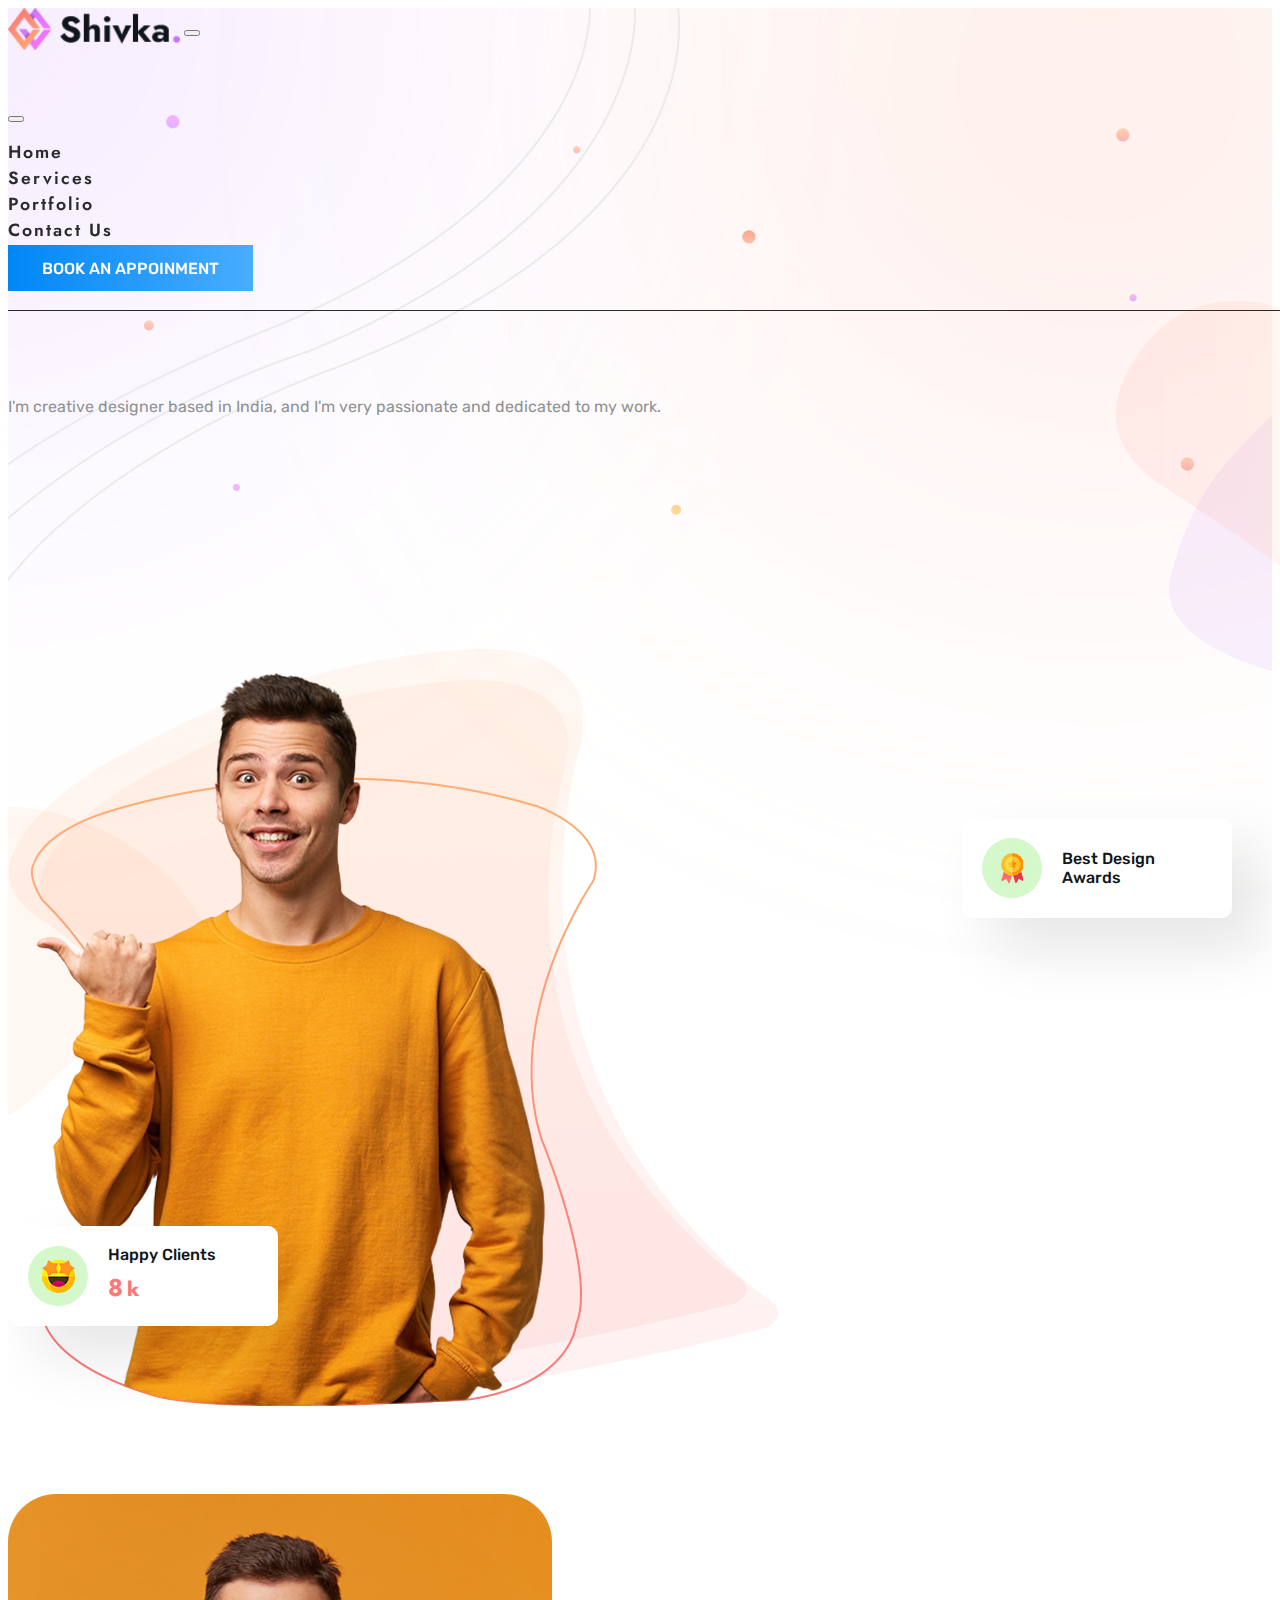
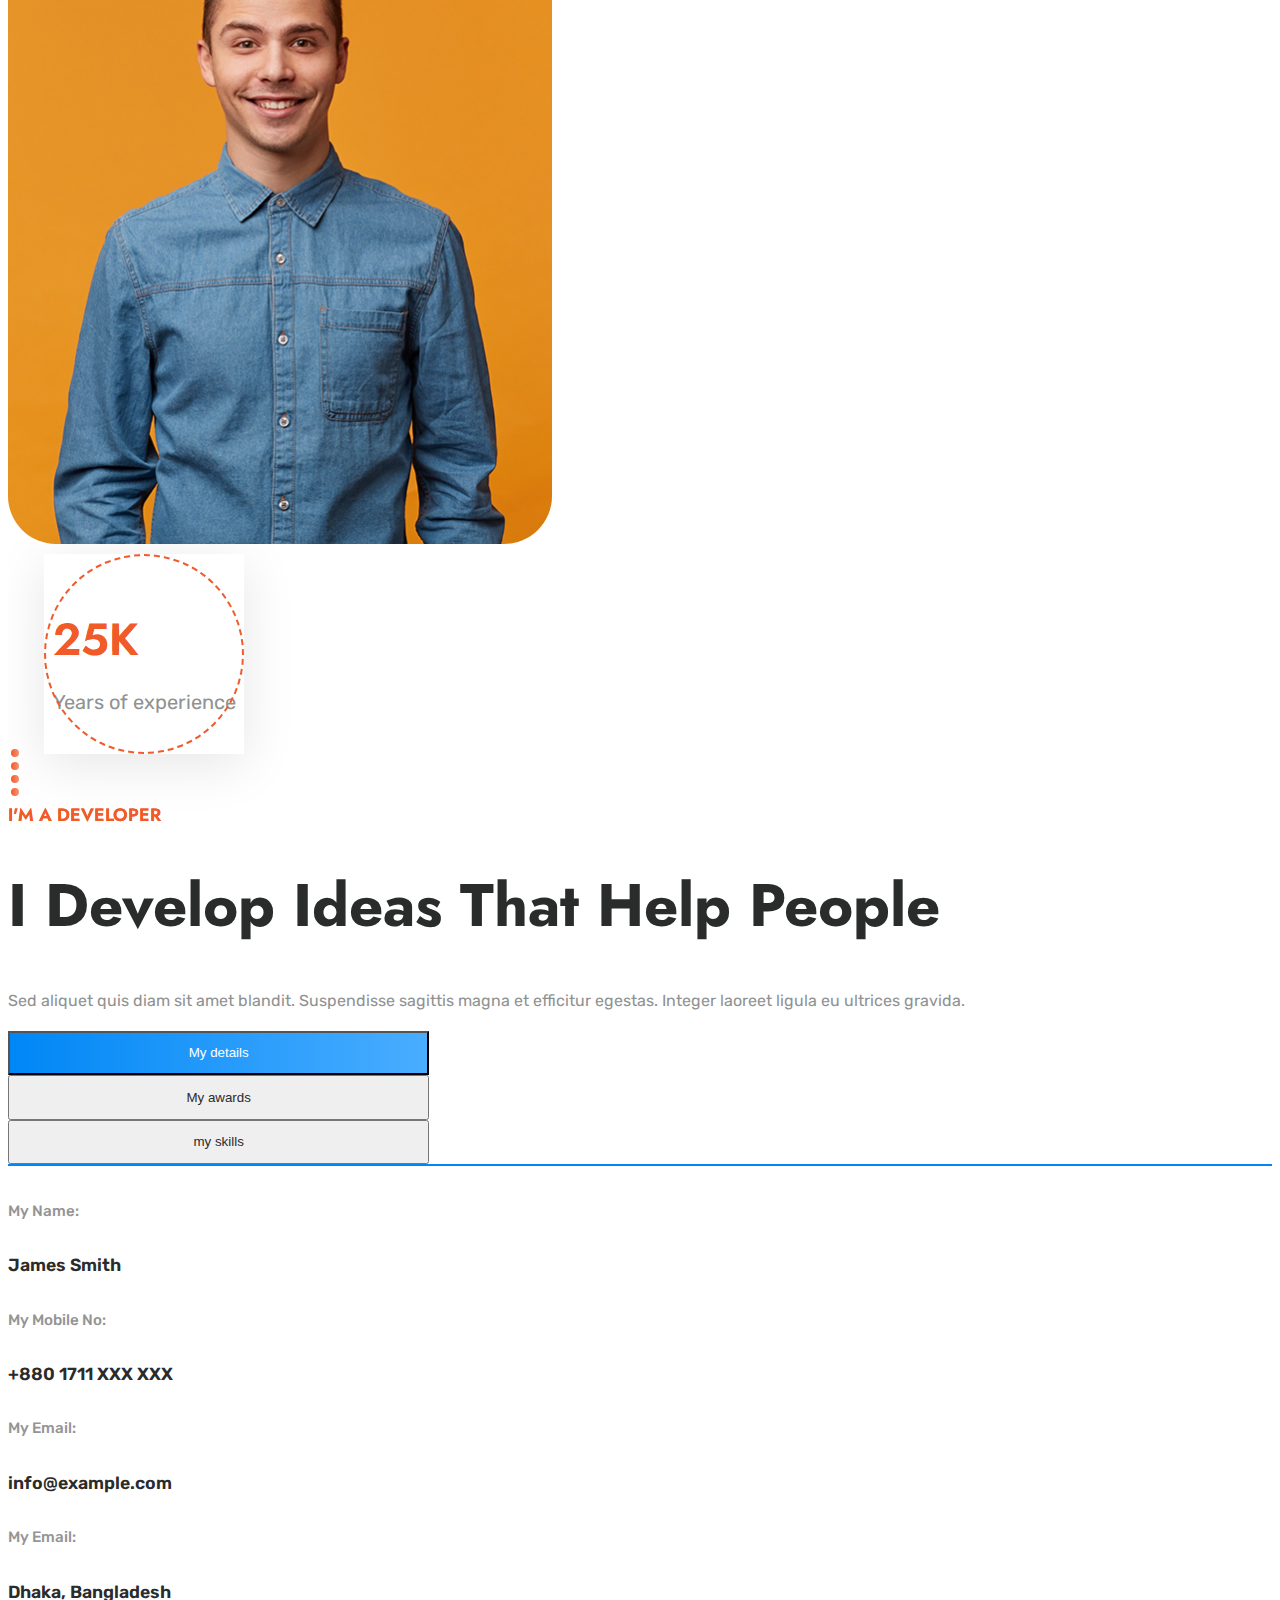
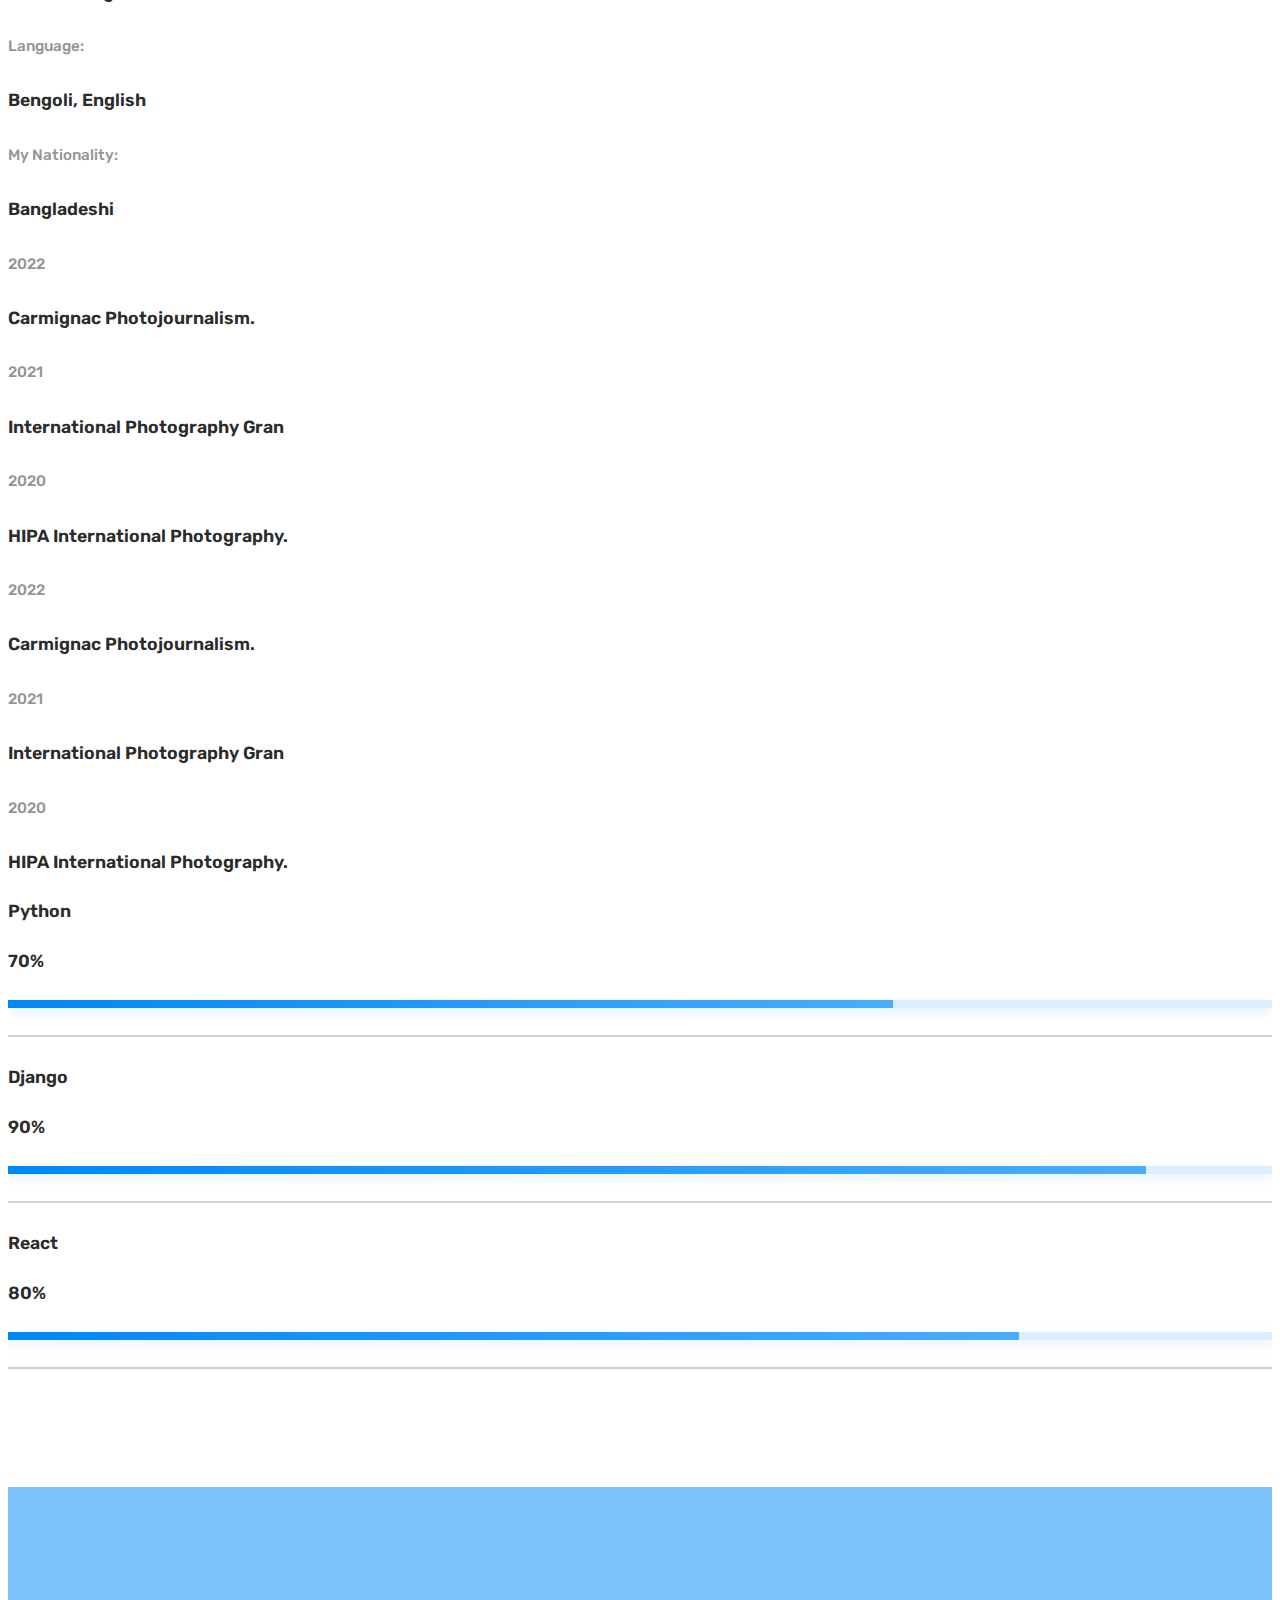
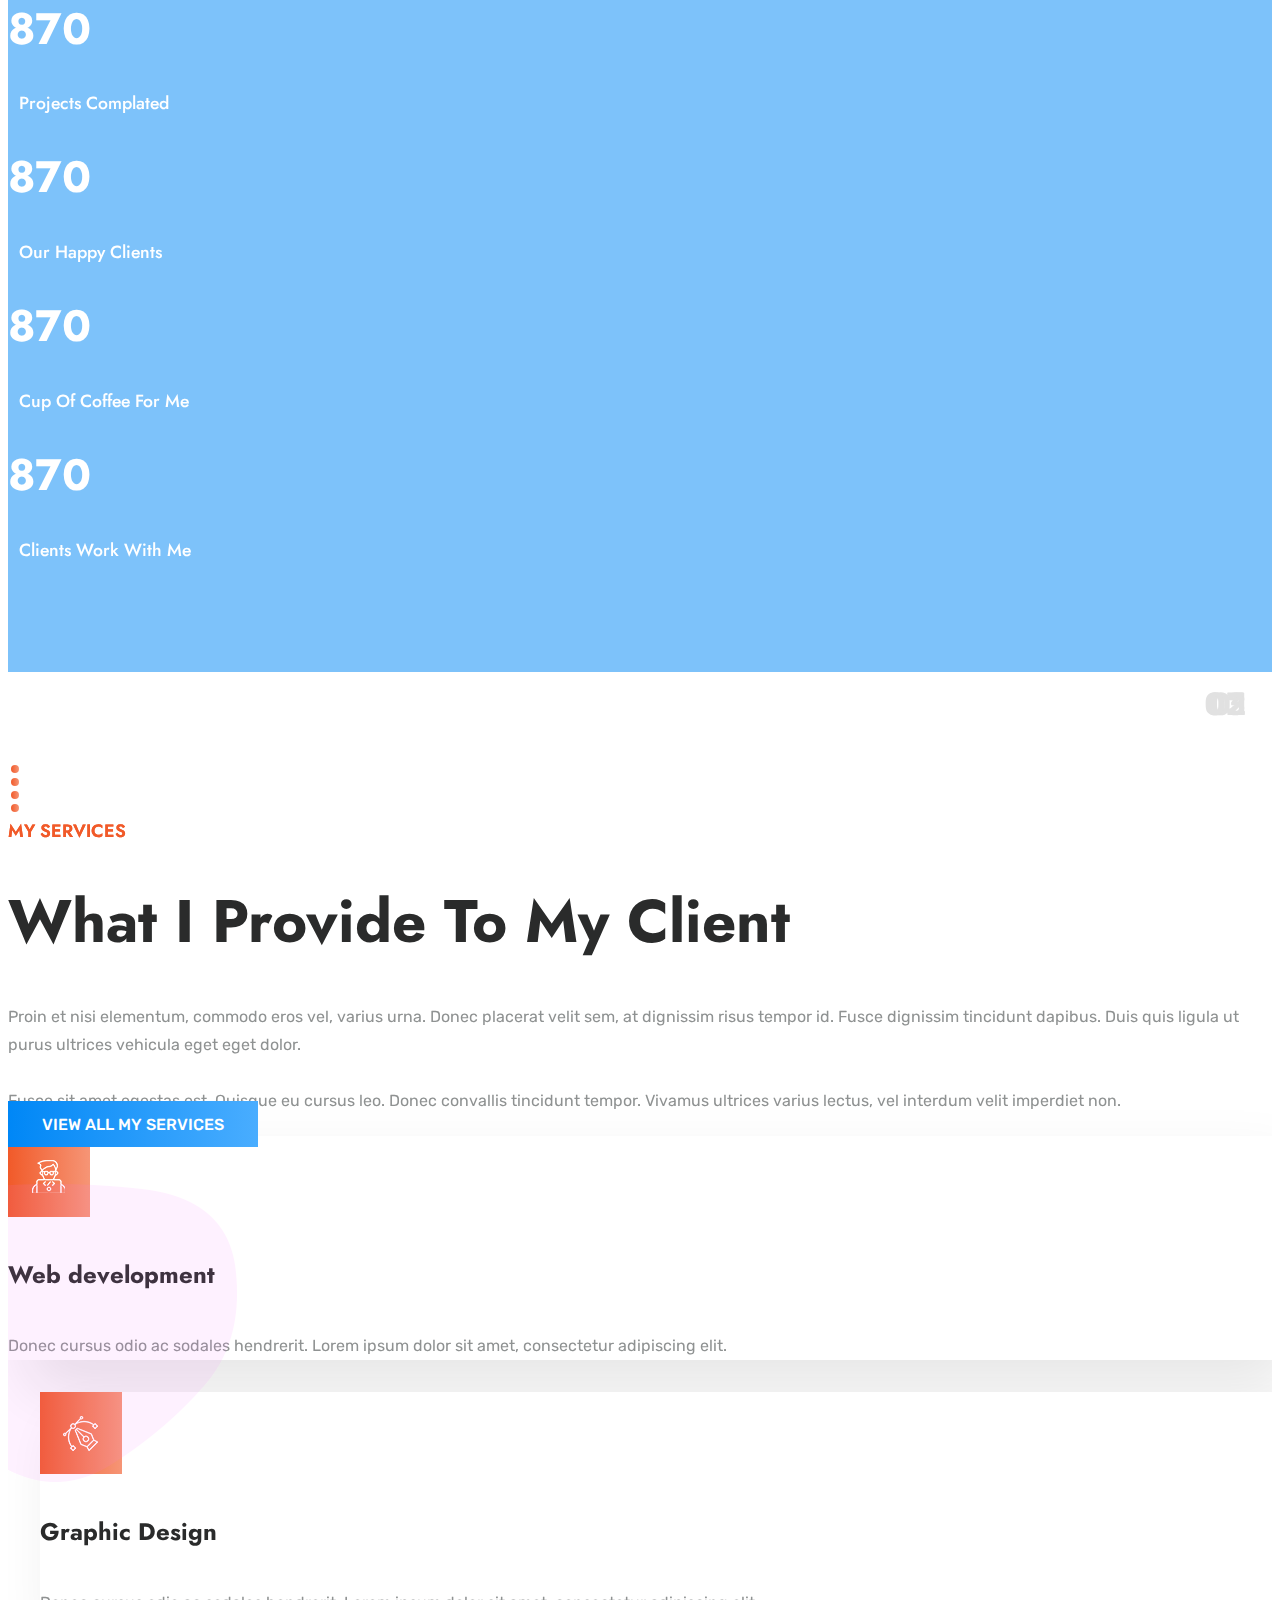
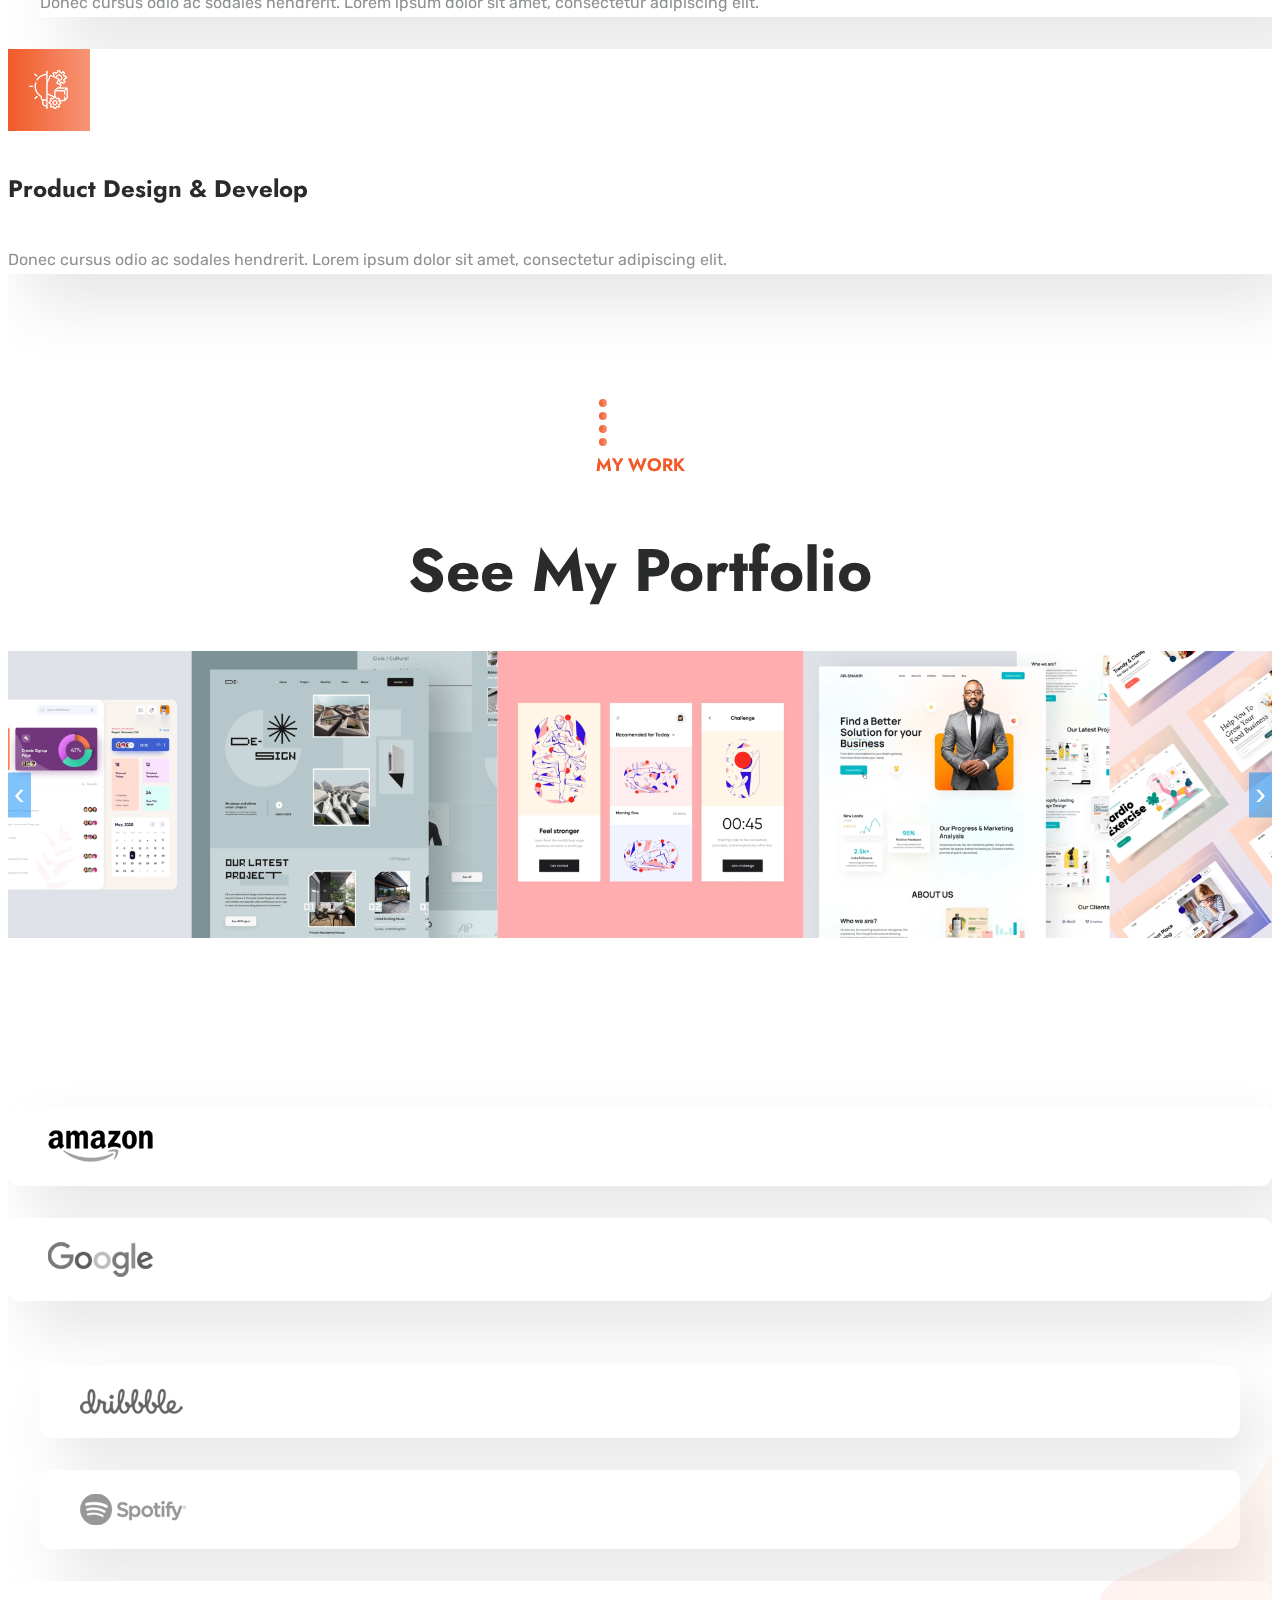
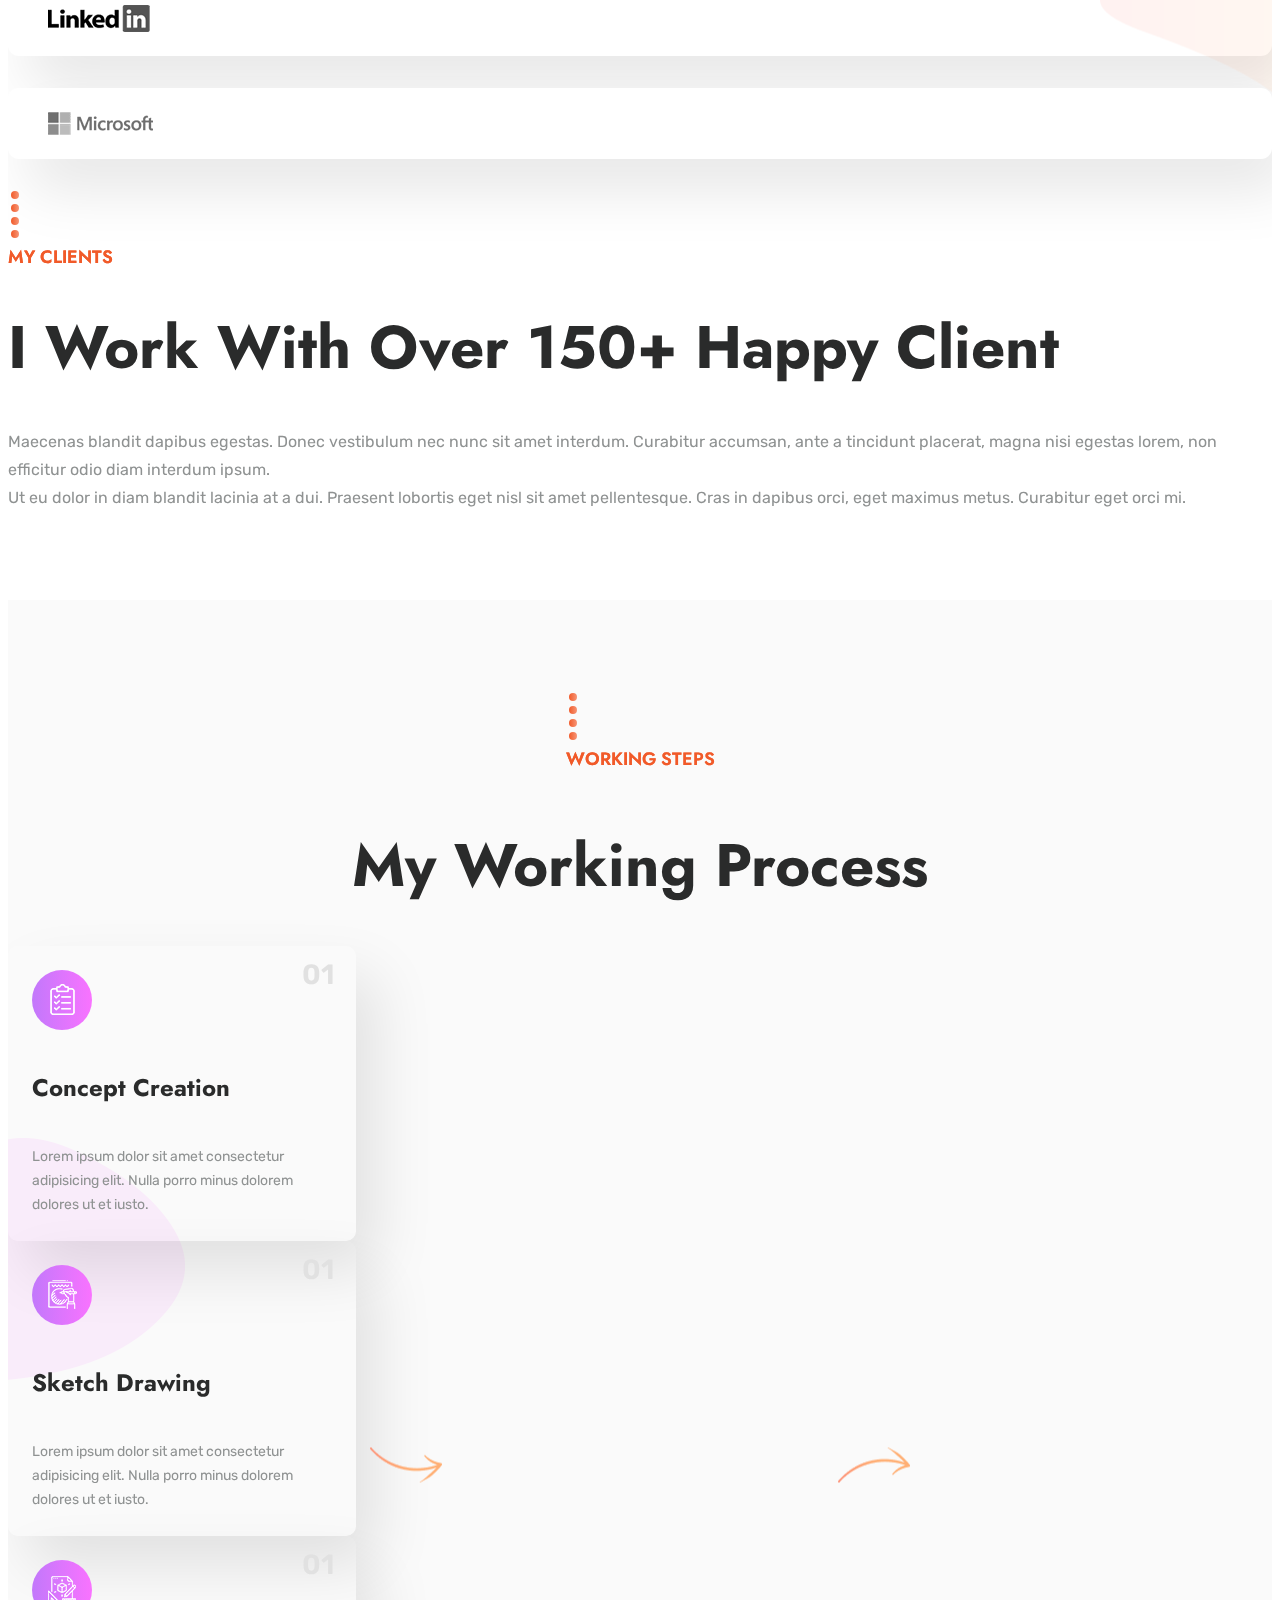
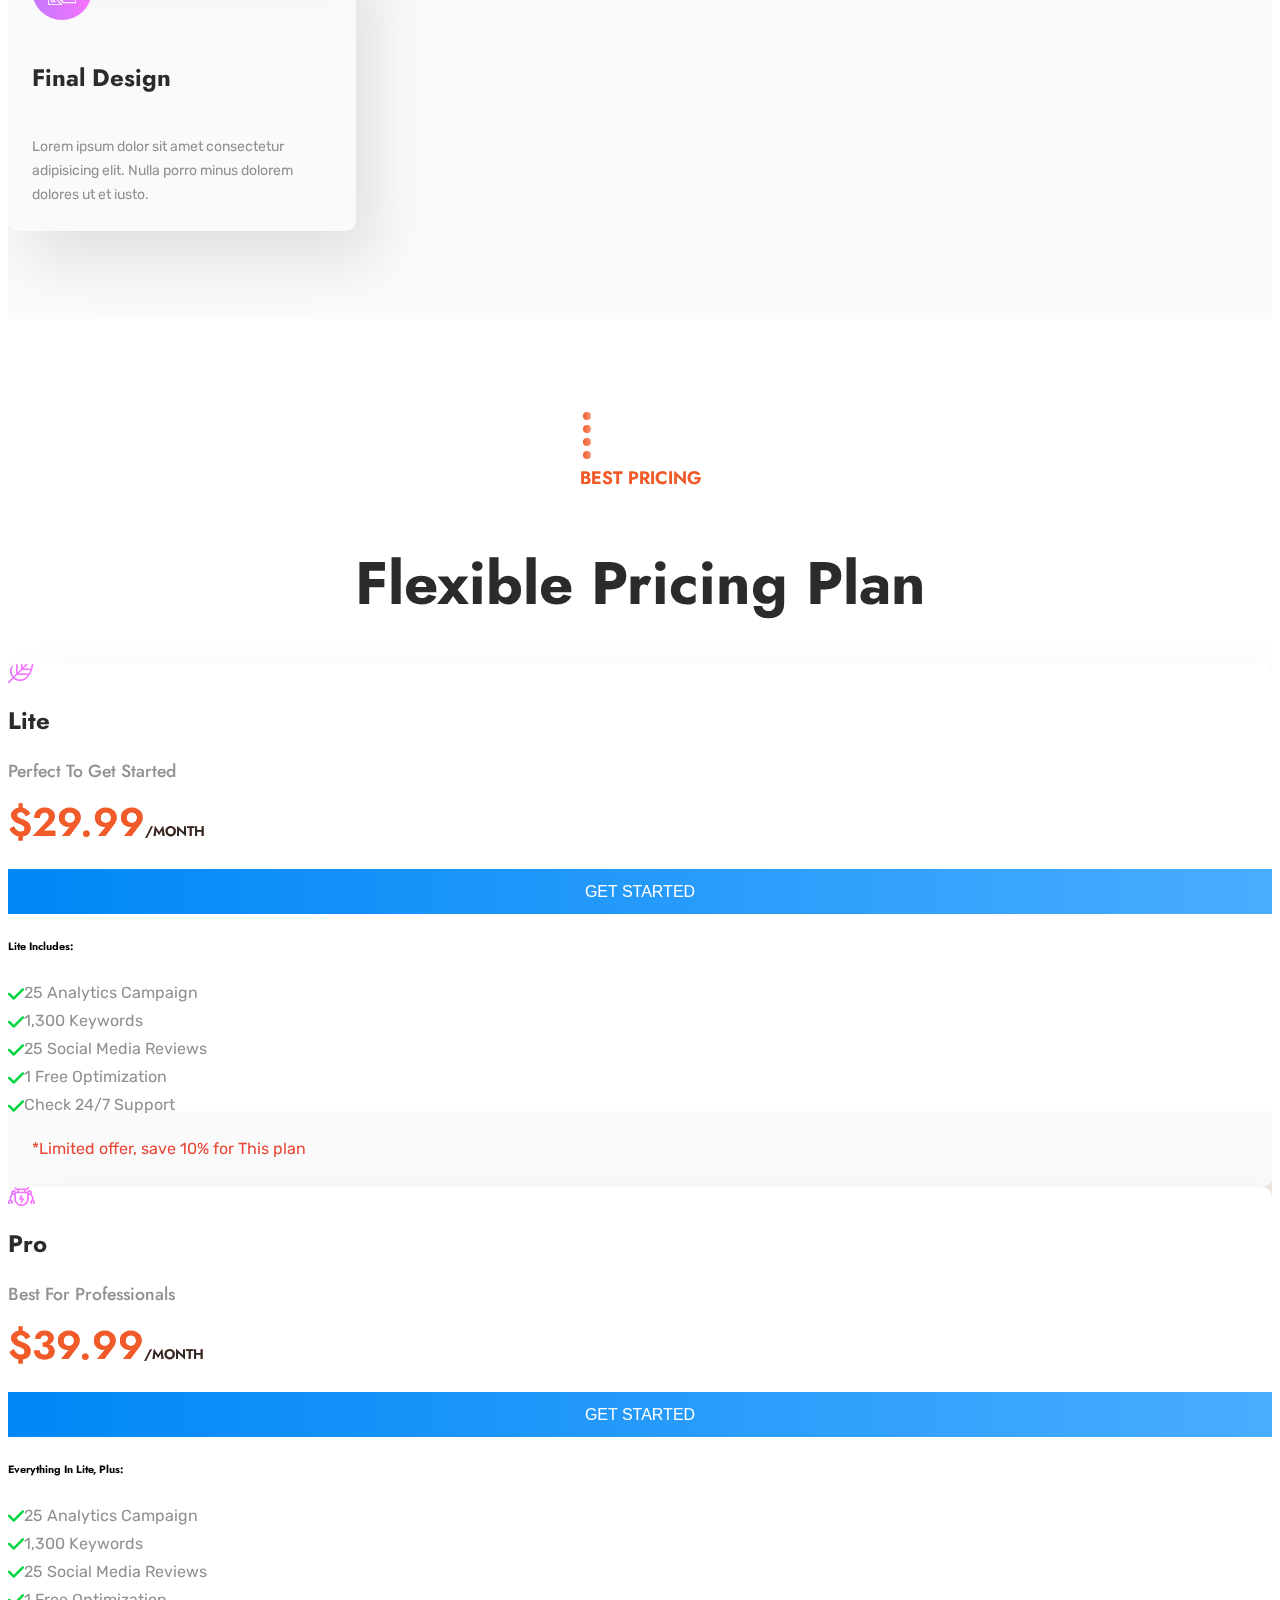
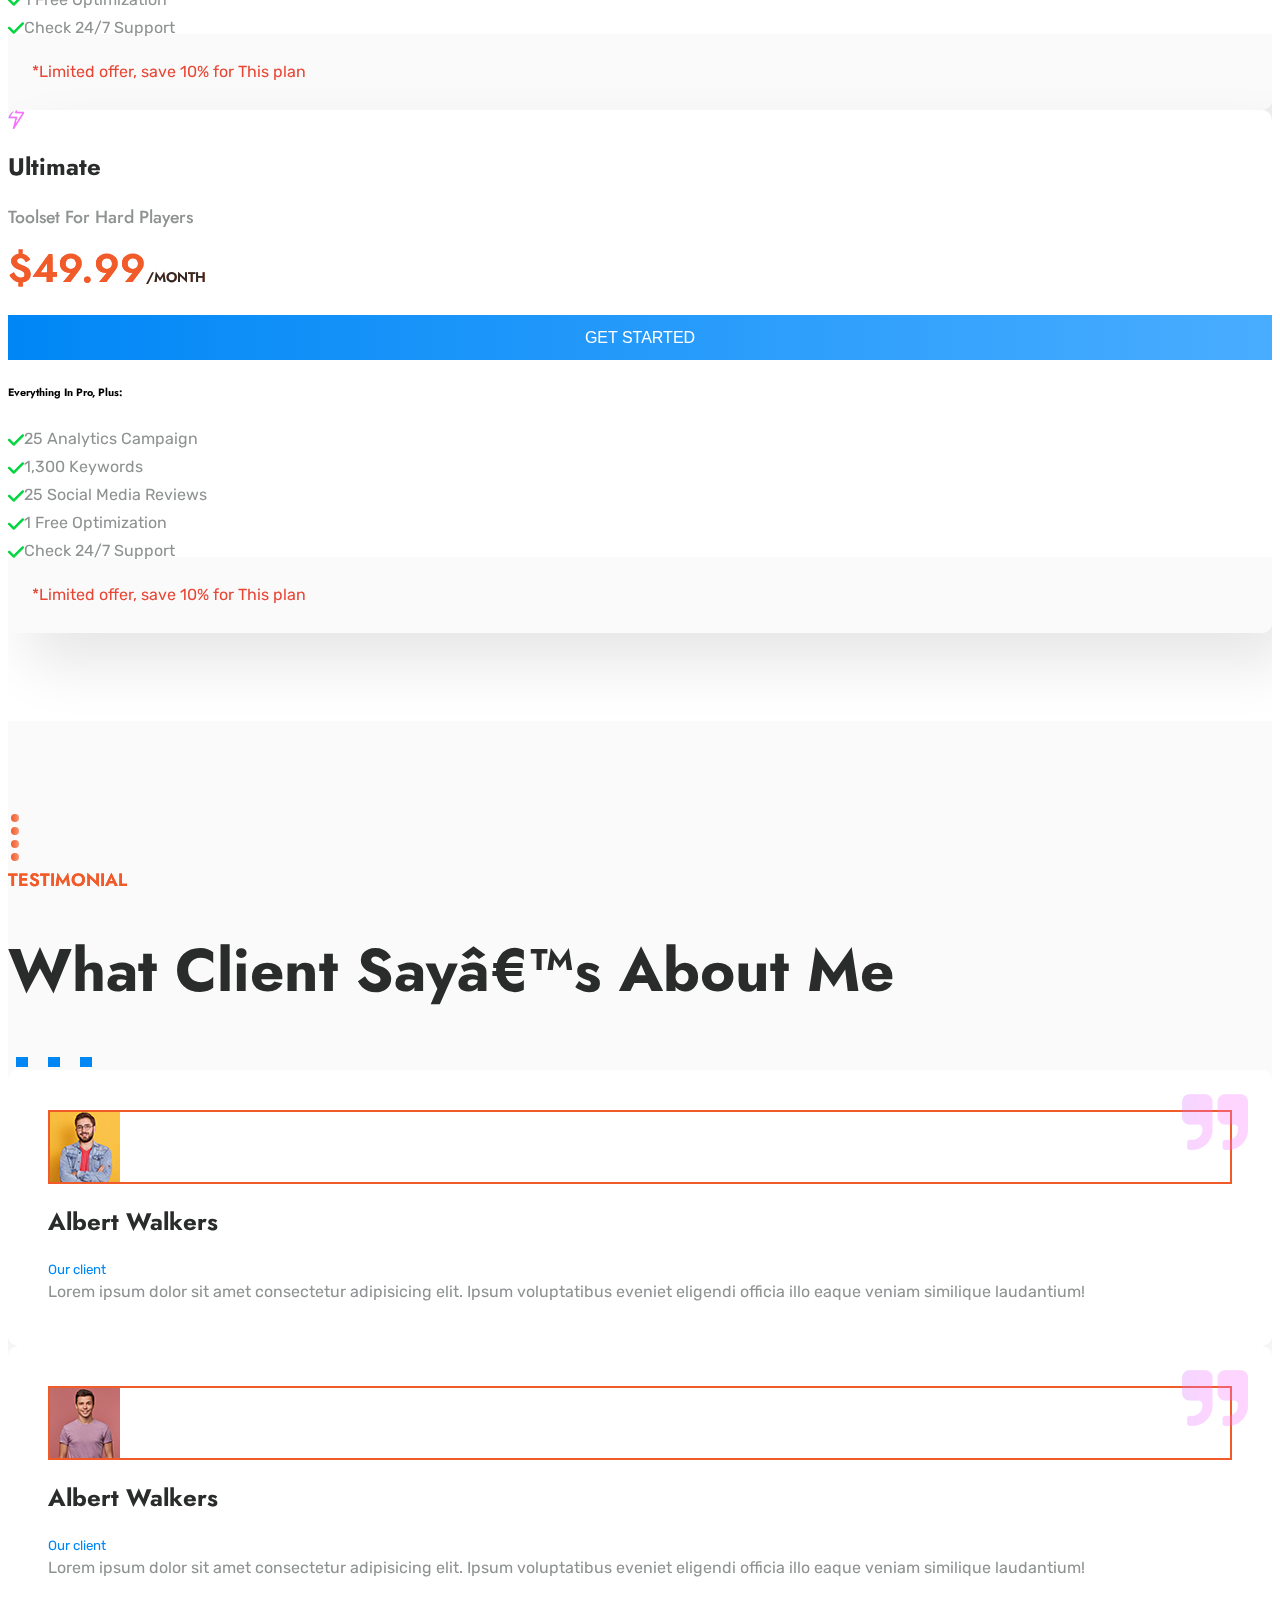
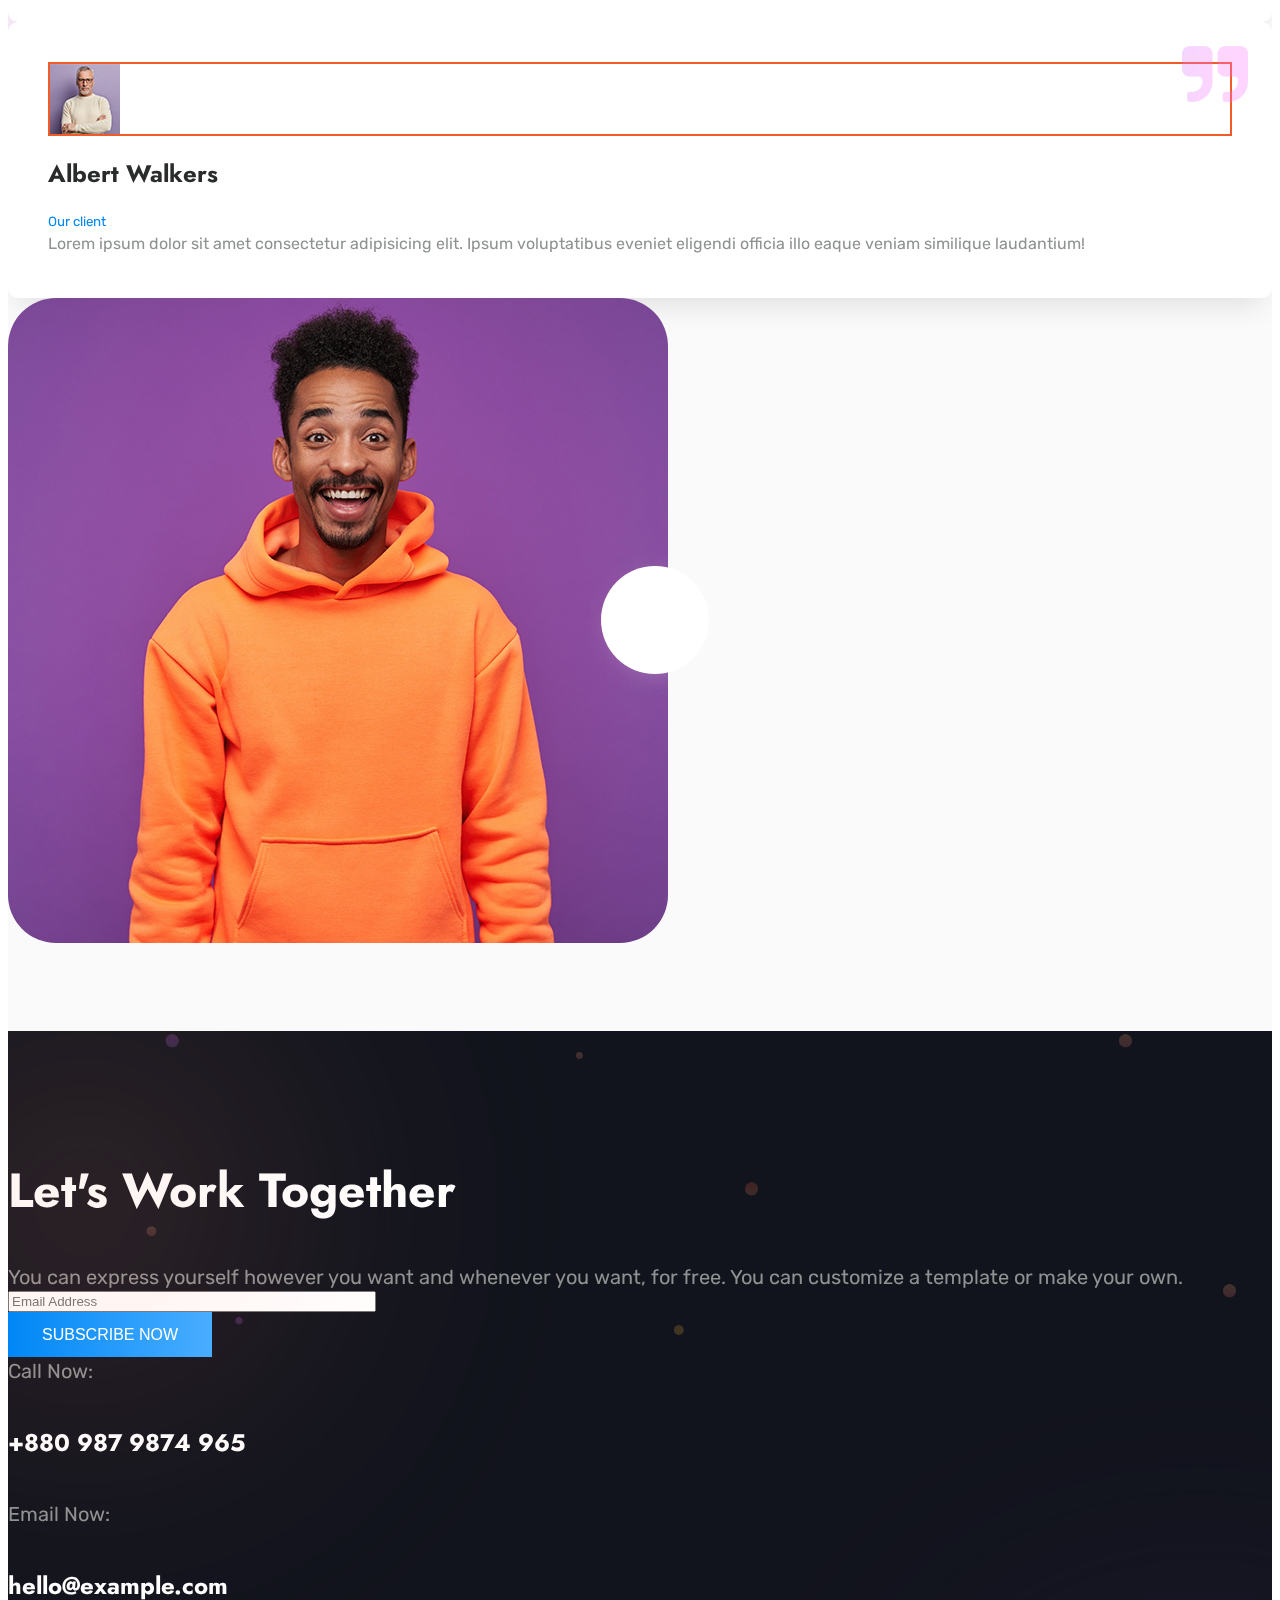
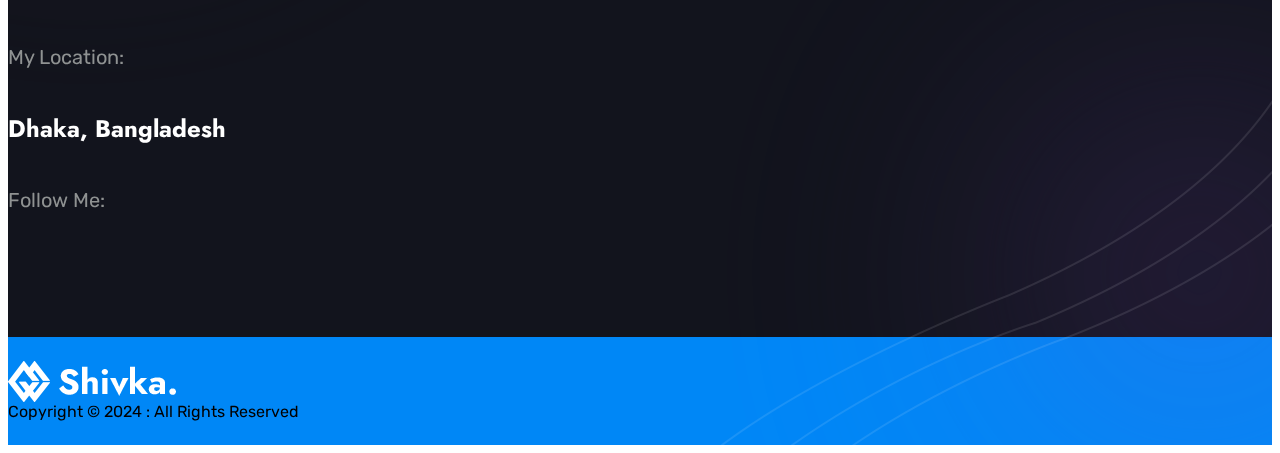
==== commit 9481a527: "home page fully responsive done!" ====
--- a/index.html
+++ b/index.html
@@ -45,7 +45,7 @@
                     <div class="offcanvas-body overflow-visible">
 
                         <!-- navbar-nav  -->
-                        <ul class="navbar-nav justify-content-end me-5 flex-grow-1 p-0 m-0">
+                        <ul class="navbar-nav justify-content-end me-4 me-xl-5 flex-grow-1 p-0 m-0">
 
                             <li class="nav-item mx-2 mx-xl-3" data-bs-dismiss="offcanvas" data-bs-dismiss="offcanvas">
                                 <a class="nav-link text-capitalize p-0" aria-current="page" href="index.html"> Home </a>
@@ -120,7 +120,7 @@
             <!-- top banner content start -->
             <div class="container">
                 <div class="row">
-                    <div class="col-6 col-xl-5">
+                    <div class="col-md-5 col-12 order-2 order-md-1">
                         <div class="banner-content-one">
                             <h2 class="sub-heading ">UI/UX Designer</h2>
                             <h1 class="heading text-capitalize" >
@@ -143,17 +143,16 @@
                             </div>
 
                             <ul class="social-media d-flex ">
-                                <li class="" style="font-family: 'Jost', sans-serif;">Follow Me:</li>
+                                <li class="d-block d-md-inline" style="font-family: 'Jost', sans-serif;">Follow Me:</li>
                                 <li><a class="rounded-circle" href="#"><i class="fa-brands fa-facebook"></i></a></li>
                                 <li><a class="rounded-circle" href="#"><i class="fa-brands fa-instagram"></i></a></li>
-                                <li><a class="rounded-circle" href="#"><i class="fa-brands fa-linkedin"></i></a></li>
                                 <li><a class="rounded-circle" href="#"><i class="fa-brands fa-twitter"></i></a></li>
                             </ul>
                         </div>
                         
                     </div>
     
-                    <div class="col-6 col-xl-7">
+                    <div class="col-md-7 col-12 order-1 order-md-2">
                         <div class="top-banner-img-wrap">
 
                             <div class="top-banner-img">
@@ -163,7 +162,7 @@
 
                                 <div class="box-right">
                                     <div class="icon"><img src="asset/img/alimnet-box-icon1.png" alt=""></div>
-                                    <div class="box-txt-one"><span class="animate__animated animate__bounce">Best Design Awards</span></div>
+                                    <div class="box-txt-one"><span>Best Design Awards</span></div>
                                 </div>
 
                                 <div class="box-left">
@@ -191,13 +190,13 @@
 
         
         <!-- about-me start  -->
-        <section class="about-me position-relative">
+        <section class="about-me position-relative ">
             <div class="bg-object-right"><img src="asset/img/about-object-one.png" alt="..."></div>
-            <div class="container">
-                <div class="about-me-wrap">
-                    <div class="row">
-                        <div class="col-6">
-                            <div class="img-wrap position-relative">
+            <div class="container ps-0">
+                <div class="about-me-wrap ">
+                    <div class="row ">
+                        <div class="col-12 order-2 order-md-1 col-md-6">
+                            <div class="img-wrap position-relative ps-3 ps-sm-0">
                                 <img src="asset/img/about-us-img-one.jpg" class="photo" alt="...">
 
                                 <div class="experience-year position-absolute rounded-circle p-3">
@@ -209,7 +208,7 @@
                             </div>
                         </div>
 
-                        <div class="col-6">
+                        <div class="col-12 order-1 order-md-2 col-md-6">
                             <div class="information ms-4">
                                 <!-- section heading start  -->
                                 <div class="section-heading">
@@ -246,7 +245,7 @@
                                 <div class="tab-content mt-3 mt-lg-4" id="pills-tabContent">
                                     <!-- My details start  -->
                                     <div class="tab-pane fade show active" id="pills-details" role="tabpanel" aria-labelledby="pills-details-tab" tabindex="0">
-                                        <ul class="row gy-4 row-cols-2">
+                                        <ul class="row gy-3 gy-xl-4 row-cols-2">
                                             <li class="col">
                                                 <h6 class="property">My Name:</h6>
                                                 <h5 class="value">James Smith</h5>
@@ -352,7 +351,7 @@
         <section class="counter-all">
             <div class="bg-img"></div>
             <div class="container">
-                <div class="row gx-5 row-cols-2 row-cols-md-4">
+                <div class="row g-4 gx-sm-3 gx-lg-5 row-cols-2 row-cols-md-4">
                     <div class="col">
                         <div class="counter-box d-flex align-items-center">
                             <h1 class="value">870</h1>
@@ -386,7 +385,7 @@
         <section class="my-services">
             <div class="object-left"><img src="asset/img/service-object-one.png" alt="..."></div>
             <div class="container">
-                <div class="row">
+                <div class="row row-cols-1 row-cols-lg-2">
 
                     <div class="col">
                         <!-- section heading start  -->
@@ -405,7 +404,7 @@
                         </div>
 
                         <h1 class="heading">What I Provide To My Client</h1>
-                        <p class="text mb-5">
+                        <p class="text mb-4 mb-xl-5">
                             Proin et nisi elementum, commodo eros vel, varius urna. Donec placerat velit sem, at dignissim risus tempor id. Fusce dignissim tincidunt dapibus. Duis quis ligula ut purus ultrices vehicula eget eget dolor.
                             <br><br> Fusce sit amet egestas est. Quisque eu cursus leo. Donec convallis tincidunt tempor. Vivamus ultrices varius lectus, vel interdum velit imperdiet non.
                         </p>
@@ -417,8 +416,8 @@
                         <div class="services-card-wrap">
 
                             <!-- service-card start  -->
-                            <div class="service-card p-3 rounded d-flex border-0 position-relative">
-                                <div class="m-3">
+                            <div class="service-card p-sm-3 p-2 rounded d-flex border-0 position-relative">
+                                <div class="ms-2 ms-sm-0 mt-sm-0 mt-3 m-sm-3">
                                     <div class="icon-bg rounded-circle"><img src="asset/img/service-icon1-one.png" class="img-fluid" alt="..."></div>
                                 </div>
 
@@ -429,8 +428,8 @@
                                 <span class="card-number">01</span>
                             </div>
                             <!-- service-card start  -->
-                            <div class="service-card p-3 z-3 rounded d-flex border-0 position-relative">
-                                <div class="m-3">
+                            <div class="service-card p-sm-3 p-2 rounded d-flex border-0 position-relative">
+                                <div class="ms-2 ms-sm-0 mt-sm-0 mt-3 m-sm-3">
                                     <div class="icon-bg rounded-circle"><img src="asset/img/service-icon2-one.png" class="img-fluid" alt="..."></div>
                                 </div>
 
@@ -441,8 +440,8 @@
                                 <span class="card-number">02</span>
                             </div>
                             <!-- service-card start  -->
-                            <div class="service-card p-3 rounded d-flex border-0 position-relative">
-                                <div class="m-3">
+                            <div class="service-card p-sm-3 p-2 rounded d-flex border-0 position-relative">
+                                <div class="ms-2 ms-sm-0 mt-sm-0 mt-3 m-sm-3">
                                     <div class="icon-bg rounded-circle"><img src="asset/img/service-icon3-one.png" class="img-fluid" alt="..."></div>
                                 </div>
 
@@ -564,8 +563,8 @@
             <div class="bg-object-right"><img src="asset/img/my-client-object-one.png" alt="..."></div>
             <div class="container">
                 
-                <div class="row gx-5">
-                    <div class="col-6">
+                <div class="row gx-4 gx-xl-5">
+                    <div class="col-12 col-md-6 order-2 order-md-1">
                         <div class="brand-wrap d-flex">
                             <div class="brand-box">
                                 <div class="brand d-flex justify-content-center align-items-center"><img src="asset/img/brand/brand1.png" alt="brand"></div>
@@ -582,7 +581,7 @@
                         </div>
                     </div>
 
-                    <div class="col-6">
+                    <div class="col-12 col-md-6 order-1 order-md-2">
                         <!-- section heading start  -->
                         <div class="section-heading">
                             <div class="heading-style d-flex align-items-center">
@@ -635,7 +634,7 @@
                     <h1 class="heading mt-2">My Working Process</h1>
     
                     <!-- working step cards start  -->
-                    <div class="working-card-wrap mt-5 d-flex justify-content-between">
+                    <div class="working-card-wrap mt-5 d-md-flex justify-content-between">
 
                         <div class="working-card card border-0">    
                             <div class="card-img-wrap">
@@ -649,6 +648,7 @@
 
                             <span class="card-number">01</span>
                         </div>
+
                         <div class="working-card card border-0">    
                             <div class="card-img-wrap">
                                 <img src="asset/img/working-step2.png" class="" alt="...">
@@ -661,6 +661,7 @@
 
                             <span class="card-number">01</span>
                         </div>
+
                         <div class="working-card card border-0">    
                             <div class="card-img-wrap">
                                 <img src="asset/img/working-step3.png" class="" alt="...">
@@ -711,7 +712,7 @@
 
                     <h1 class="heading mt-2">Flexible Pricing Plan</h1>
 
-                    <div class="row mt-5 row-cols-1 row-cols-lg-3">
+                    <div class="row mt-5 g-4 g-xl-5 row-cols-1 row-cols-lg-3">
                         <div class="col">
                             <div class="pricing-card">
                                 <div class="card-body p-4 p-xl-5">
@@ -724,11 +725,11 @@
 
                                     <h6 class="mt-4">Lite Includes:</h6>
                                     <ul class="">
-                                        <li class="text mt-3"><img src="asset/img/check.png" class="me-2" alt="">25 Analytics Campaign</li>
-                                        <li class="text mt-3"><img src="asset/img/check.png" class="me-2" alt="">1,300 Keywords</li>
-                                        <li class="text mt-3"><img src="asset/img/check.png" class="me-2" alt="">25 Social Media Reviews</li>
-                                        <li class="text mt-3"><img src="asset/img/check.png" class="me-2" alt="">1 Free Optimization</li>
-                                        <li class="text mt-3"><img src="asset/img/check.png" class="me-2" alt="">Check 24/7 Support</li>
+                                        <li class="text mt-xl-3 mt-2"><img src="asset/img/check.png" class="me-2" alt="">25 Analytics Campaign</li>
+                                        <li class="text mt-xl-3 mt-2"><img src="asset/img/check.png" class="me-2" alt="">1,300 Keywords</li>
+                                        <li class="text mt-xl-3 mt-2"><img src="asset/img/check.png" class="me-2" alt="">25 Social Media Reviews</li>
+                                        <li class="text mt-xl-3 mt-2"><img src="asset/img/check.png" class="me-2" alt="">1 Free Optimization</li>
+                                        <li class="text mt-xl-3 mt-2"><img src="asset/img/check.png" class="me-2" alt="">Check 24/7 Support</li>
                                         
                                     </ul>
                                 </div>
@@ -750,11 +751,11 @@
 
                                     <h6 class="mt-4">Everything In Lite, Plus:</h6>
                                     <ul class="">
-                                        <li class="text mt-3"><img src="asset/img/check.png" class="me-2" alt="">25 Analytics Campaign</li>
-                                        <li class="text mt-3"><img src="asset/img/check.png" class="me-2" alt="">1,300 Keywords</li>
-                                        <li class="text mt-3"><img src="asset/img/check.png" class="me-2" alt="">25 Social Media Reviews</li>
-                                        <li class="text mt-3"><img src="asset/img/check.png" class="me-2" alt="">1 Free Optimization</li>
-                                        <li class="text mt-3"><img src="asset/img/check.png" class="me-2" alt="">Check 24/7 Support</li>
+                                        <li class="text mt-xl-3 mt-2"><img src="asset/img/check.png" class="me-2" alt="">25 Analytics Campaign</li>
+                                        <li class="text mt-xl-3 mt-2"><img src="asset/img/check.png" class="me-2" alt="">1,300 Keywords</li>
+                                        <li class="text mt-xl-3 mt-2"><img src="asset/img/check.png" class="me-2" alt="">25 Social Media Reviews</li>
+                                        <li class="text mt-xl-3 mt-2"><img src="asset/img/check.png" class="me-2" alt="">1 Free Optimization</li>
+                                        <li class="text mt-xl-3 mt-2"><img src="asset/img/check.png" class="me-2" alt="">Check 24/7 Support</li>
                                         
                                     </ul>
                                 </div>
@@ -776,11 +777,11 @@
 
                                     <h6 class="mt-4">Everything In Pro, Plus:</h6>
                                     <ul class="">
-                                        <li class="text mt-3"><img src="asset/img/check.png" class="me-2" alt="">25 Analytics Campaign</li>
-                                        <li class="text mt-3"><img src="asset/img/check.png" class="me-2" alt="">1,300 Keywords</li>
-                                        <li class="text mt-3"><img src="asset/img/check.png" class="me-2" alt="">25 Social Media Reviews</li>
-                                        <li class="text mt-3"><img src="asset/img/check.png" class="me-2" alt="">1 Free Optimization</li>
-                                        <li class="text mt-3"><img src="asset/img/check.png" class="me-2" alt="">Check 24/7 Support</li>
+                                        <li class="text mt-xl-3 mt-2"><img src="asset/img/check.png" class="me-2" alt="">25 Analytics Campaign</li>
+                                        <li class="text mt-xl-3 mt-2"><img src="asset/img/check.png" class="me-2" alt="">1,300 Keywords</li>
+                                        <li class="text mt-xl-3 mt-2"><img src="asset/img/check.png" class="me-2" alt="">25 Social Media Reviews</li>
+                                        <li class="text mt-xl-3 mt-2"><img src="asset/img/check.png" class="me-2" alt="">1 Free Optimization</li>
+                                        <li class="text mt-xl-3 mt-2"><img src="asset/img/check.png" class="me-2" alt="">Check 24/7 Support</li>
                                         
                                     </ul>
                                 </div>
@@ -803,7 +804,7 @@
             <div class="container">
                 <div class="row row-cols-2">
 
-                    <div class="col">
+                    <div class="col-12 col-md-6">
                         <div class="section-heading">
                             <div class="heading-style d-flex align-items-center">
                                 <div class="left">
@@ -830,10 +831,10 @@
                             <div class="carousel-inner px-3">
 
                                 <!-- carousel-item start  -->
-                                <div class="carousel-item active py-5">
+                                <div class="carousel-item active pt-4 pb-5">
                                     <div class="testimonial-card" >
                                         <div class="d-flex">
-                                            <div class="client-img-wrap rounded-circle p-2 me-3"><img src="asset/img/client1-one.jpg" class="rounded-circle" alt=""></div>
+                                            <div class="client-img-wrap rounded-circle p-xl-2 p-1 me-3"><img src="asset/img/client1-one.jpg" class="rounded-circle" alt=""></div>
                                             <div class="d-flex align-items-center">
                                                 <div>
                                                     <h2 class="title mb-1">Albert Walkers</h2>
@@ -841,17 +842,18 @@
                                                 </div>
                                             </div>
                                         </div>
-                                        <p class="text mt-4">Lorem ipsum dolor sit amet consectetur adipisicing elit. Ipsum voluptatibus eveniet eligendi officia illo eaque veniam similique laudantium!</p>
+                                        <p class="text mt-xl-4 mt-3">Lorem ipsum dolor sit amet consectetur adipisicing elit. Ipsum voluptatibus eveniet eligendi officia illo eaque veniam similique laudantium!</p>
         
                                         <img src="asset/img/quote.png" class="qoute" alt="">
                                     </div>
                                 </div>
                                 <!-- carousel-item end  -->
 
-                                <div class="carousel-item py-5">
+
+                                <div class="carousel-item  pt-4 pb-5">
                                     <div class="testimonial-card" >
                                         <div class="d-flex">
-                                            <div class="client-img-wrap rounded-circle p-2 me-3"><img src="asset/img/client2-one.jpg" class="rounded-circle" alt=""></div>
+                                            <div class="client-img-wrap rounded-circle p-xl-2 p-1 me-3"><img src="asset/img/client2-one.jpg" class="rounded-circle" alt=""></div>
                                             <div class="d-flex align-items-center">
                                                 <div>
                                                     <h2 class="title mb-1">Albert Walkers</h2>
@@ -859,15 +861,16 @@
                                                 </div>
                                             </div>
                                         </div>
-                                        <p class="text mt-4">Lorem ipsum dolor sit amet consectetur adipisicing elit. Ipsum voluptatibus eveniet eligendi officia illo eaque veniam similique laudantium!</p>
+                                        <p class="text mt-xl-4 mt-3">Lorem ipsum dolor sit amet consectetur adipisicing elit. Ipsum voluptatibus eveniet eligendi officia illo eaque veniam similique laudantium!</p>
         
                                         <img src="asset/img/quote.png" class="qoute" alt="">
                                     </div>
                                 </div>
-                                <div class="carousel-item py-5">
+
+                                <div class="carousel-item  pt-4 pb-5">
                                     <div class="testimonial-card" >
                                         <div class="d-flex">
-                                            <div class="client-img-wrap rounded-circle p-2 me-3"><img src="asset/img/client3-one.jpg" class="rounded-circle" alt=""></div>
+                                            <div class="client-img-wrap rounded-circle p-xl-2 p-1 me-3"><img src="asset/img/client3-one.jpg" class="rounded-circle" alt=""></div>
                                             <div class="d-flex align-items-center">
                                                 <div>
                                                     <h2 class="title mb-1">Albert Walkers</h2>
@@ -875,19 +878,21 @@
                                                 </div>
                                             </div>
                                         </div>
-                                        <p class="text mt-4">Lorem ipsum dolor sit amet consectetur adipisicing elit. Ipsum voluptatibus eveniet eligendi officia illo eaque veniam similique laudantium!</p>
+                                        <p class="text mt-xl-4 mt-3">Lorem ipsum dolor sit amet consectetur adipisicing elit. Ipsum voluptatibus eveniet eligendi officia illo eaque veniam similique laudantium!</p>
         
                                         <img src="asset/img/quote.png" class="qoute" alt="">
                                     </div>
                                 </div>
 
+                                
+
                             </div>
 
                           </div>
 
                     </div>
 
-                    <div class="col">
+                    <div class="col-12 col-md-6">
                         <div class="testimonial-video">
                             <img src="asset/img/testimonial-one.jpg" alt="">
                             <div class="btn-wrap">
@@ -907,7 +912,7 @@
          <!-- top popup video  -->
         <div id="top-video-popup" class="popup">
             <div class="popup-content">
-                <span class="close"><i class="fa-solid fa-xmark"></i></span>
+                <span class="close-top-btn close"><i class="fa-solid fa-xmark"></i></span>
 
                 <div class="video-wrap mt-5 ">
                     <div class="ratio ratio-16x9   overflow-hidden">
@@ -920,7 +925,7 @@
         <!-- testimonial popup video  -->
         <div id="testimonial-video-popup" class="popup">
             <div class="popup-content">
-                <span class="close"><i class="fa-solid fa-xmark"></i></span>
+                <span class="close-testm-btn close"><i class="fa-solid fa-xmark"></i></span>
                 <div class="video-wrap mt-5 ">
                     <div class="ratio ratio-16x9   overflow-hidden">
                         <iframe src="https://www.youtube.com/embed/tgbNymZ7vqY" title="YouTube video" allowfullscreen></iframe>
@@ -952,7 +957,7 @@
 
         <!-- content start  -->
         <div class="container">
-            <div class="row gx-5 row-cols-1 row-cols-md-2">
+            <div class="row g-4 g-md-5 row-cols-1 row-cols-md-2">
                 <div class="col">
                     <h1 class="heading">Let's Work Together</h1>
                     <p class="text">You can express yourself however you want and whenever you want, for free. You can customize a template or make your own.</p>
@@ -961,7 +966,7 @@
                 <div class="col">
                     <form class="row g-3">
                         <div class="col-auto">
-                          <input type="email" class="form-control rounded-pill p-3 ps-4" name="email" id="email" placeholder="Email Address" required >
+                          <input type="email" class="form-control rounded-pill p-1 ps-3 p-md-3 ps-md-4" name="email" id="email" placeholder="Email Address" required >
                         </div>
                         <div class="col-auto">
                           <button type="submit" class="btn btn-primary rounded-pill">Subscribe Now</button>
@@ -972,22 +977,22 @@
             </div>
 
             <!-- contact start -->
-            <div class="row mt-5 pt-4">
+            <div class="row row-cols-2 row-cols-md-4 mt-4 mt-md-5 pt-4">
                 <div class="col">
                     <p class="text">Call Now:</p>
-                    <h5 class="title mt-2">+880 987 9874 965</h5>
+                    <h5 class="title mt-md-2 mt-1">+880 987 9874 965</h5>
                 </div>
                 <div class="col">
                     <p class="text">Email Now:</p>
-                    <h5 class="title mt-2">hello@example.com</h5>
+                    <h5 class="title mt-md-2 mt-1">hello@example.com</h5>
                 </div>
                 <div class="col">
                     <p class="text">My Location:</p>
-                    <h5 class="title mt-2">Dhaka, Bangladesh</h5>
+                    <h5 class="title mt-md-2 mt-1">Dhaka, Bangladesh</h5>
                 </div>
                 <div class="col">
+                    <p class="text">Follow Me:</p>
                     <ul class="social-media d-flex ">
-                        <li class="me-3" style="font-family: 'Jost', sans-serif;">Follow Me:</li>
                         <li><a class="rounded-circle" href="#"><i class="fa-brands fa-facebook"></i></a></li>
                         <li><a class="rounded-circle" href="#"><i class="fa-brands fa-instagram"></i></a></li>
                         <!-- <li><a class="rounded-circle" href="#"><i class="fa-brands fa-linkedin"></i></a></li> -->
--- a/asset/css/style.min.css
+++ b/asset/css/style.min.css
@@ -1 +1 @@
-@import"https://fonts.googleapis.com/css2?family=Jost:ital,wght@0,100..900;1,100..900&display=swap";@import"https://fonts.googleapis.com/css2?family=Rubik:ital,wght@0,300..900;1,300..900&display=swap";@import"/node_modules/bootstrap/scss/bootstrap.scss";@import"../node_modules/bootstrap/dist/css/bootstrap.css";@import"../node_modules/bootstrap/scss/bootstrap.scss";h1,h2,h3,h4,h5,h6{font-family:"Jost",sans-serif;font-optical-sizing:auto;font-weight:700;font-style:normal}body{font-family:"Rubik",sans-serif;font-optical-sizing:auto;font-weight:400;font-style:normal}ul{list-style:none;padding-left:0px}a{text-decoration:none}p{margin:0}.form-control:focus,.form-select:focus{box-shadow:none;border:1px solid #0087f6;outline:none}.form-select:focus{box-shadow:none;border:1px solid #0087f6;outline:none}.form-select:focus option:hover{background:red !important}section{overflow:hidden}::-webkit-scrollbar{width:6px}::-webkit-scrollbar-track{background:#c3e4ff}::-webkit-scrollbar-thumb{background-color:#f15a29;border-radius:4px}::-webkit-scrollbar-thumb:hover{background:#0087f6}.slider-container{position:relative;margin:0 auto}.slider-container .slider-wrapper{display:flex;transition:transform .5s ease}.slider-container .slider-wrapper .portfolio-card{flex:0 0 calc(25% - 10px);max-width:calc(25% - 10px);box-sizing:border-box}.slider-container .prev-btn,.slider-container .next-btn{position:absolute;top:50%;transform:translateY(-50%);background:rgba(0,135,246,.5019607843);color:#fff;border:none;padding:2px 6px 6px 6px;cursor:pointer;font-size:32px}.slider-container .prev-btn{left:0}.slider-container .next-btn{right:0}@media(max-width: 1200px){.slider-container .slider-wrapper .portfolio-card{flex:0 0 calc(25% - 10px);max-width:calc(25% - 10px)}}.portfolio-card .card-img-overlay{background:rgba(0,0,0,.7411764706);padding:2.4rem;display:none}.portfolio-card .card-img-overlay .sub-heading{font-size:1rem}.portfolio-card .card-img-overlay .title{color:#fff}.portfolio-card .card-img-overlay .text{color:#c7c7c7}.portfolio-card .card-img-overlay .link{color:#f15a29;font-weight:500;transition:.4s}.portfolio-card .card-img-overlay .link:hover{color:#f47b54}.portfolio-card:hover .card-img-overlay{display:block}.testimonial-card{overflow:hidden;box-shadow:rgba(0,0,0,.1) 0px 10px 15px -3px,rgba(0,0,0,.05) 0px 4px 6px -2px}.testimonial-card .user-photo-wrap{transform:rotate(45deg);overflow:hidden;border-radius:24px;width:130px;height:130px;margin-left:-20px;margin-top:-16px}.testimonial-card .user-photo-wrap .user-photo{transform:rotate(-45deg);width:140%;height:140%;object-fit:cover}.testimonial-card .ratting{position:absolute;right:1.2rem;top:7rem}.testimonial-card .ratting .rating-score{font-size:.87rem;color:#2a2b2b}.testimonial-card .ratting .rating-stars{font-size:.7rem;color:#0087f6}.testimonial-card .quote{position:absolute;right:1.2rem;top:1.6rem;color:#0087f6;font-size:2rem}.testimonial-card .card-title{color:#2a2b2b !important}@media(max-width: 1200px){.testimonial-card .user-photo-wrap{border-radius:20px;width:120px;height:120px}.testimonial-card .ratting{right:1rem;top:6.4rem}.testimonial-card .ratting .rating-score{font-size:.85rem}.testimonial-card .ratting .rating-stars{font-size:.68rem}.testimonial-card .quote{right:1rem;top:1.4rem;font-size:1.6rem}.testimonial-card .card-title,.testimonial-card .card-text{font-size:.75rem}}@media(max-width: 576px){.testimonial-card .user-photo-wrap{border-radius:16px}.testimonial-card .ratting{top:6.4rem}.testimonial-card .ratting .rating-score{font-size:.75rem}.testimonial-card .ratting .rating-stars{font-size:.62rem}.testimonial-card .quote{top:1.4rem;font-size:1.4rem}}.pricing-card{background:#fff;box-shadow:20px 30px 60px 0px rgba(0,0,0,.1);border-radius:10px;overflow:hidden}.pricing-card:hover{box-shadow:rgba(50,50,93,.25) 0px 50px 100px -20px,rgba(0,0,0,.3) 0px 30px 60px -30px}.pricing-card .sub-title{color:#8f9292;font-size:1.1rem;font-weight:500;margin-top:.5rem}.pricing-card .sub-heading{font-size:40px}.pricing-card .sub-heading span{font-size:14px;color:#2a2b2b}.pricing-card .btn{width:100%}.pricing-card .card-footer{background:#fafafa;padding:24px;margin-top:-24px}.pricing-card .card-footer .text{color:#e84736}.service-card{box-shadow:20px 30px 60px 0px rgba(0,0,0,.1);transition:.4s;margin-bottom:2rem;background:#fff;width:100%}.service-card:nth-child(2){margin-left:2rem}.service-card:hover{box-shadow:rgba(50,50,93,.25) 0px 50px 100px -20px,rgba(0,0,0,.3) 0px 30px 60px -30px}.service-card:hover .icon-bg{background:linear-gradient(90deg, #0087F6, #49adff)}.service-card:hover img{animation:shake .5s ease-in-out}.service-card .icon-bg{background:linear-gradient(90deg, #F15A29, #f69576);transition:.4s;width:5.1rem;height:5.1rem;display:flex;justify-content:center;align-items:center;margin-top:2px}.service-card .card-number{position:absolute;right:1.6rem;top:.8rem;font-size:2rem;font-family:#0087f6;font-weight:600;color:#e1e1e1}.bg-object-left{position:absolute;top:50%;left:-70px;transform:translate(0, -50%)}.bg-object-right{position:absolute;top:50%;right:-70px;transform:translate(0, -50%)}.btn{color:#fff;font-size:18px;font-weight:500;padding:16px 36px 14px 36px;border:none;position:relative;overflow:hidden;z-index:1;transition:color .4s ease;text-transform:uppercase}.btn-primary{background:linear-gradient(90deg, #0087F6, #49adff)}.btn-primary::before{content:"";position:absolute;top:0;left:50%;width:0;height:100%;background:linear-gradient(90deg, #F15A29, #f69576);z-index:-1;transition:width .6s ease,left .6s ease}.btn-primary:hover{color:#fff}.btn-primary:hover::before{width:200%;left:-50%}.btn-dark{background:#2a2b2b;transition:.3s}.btn-dark:hover{color:#fff;background:#1b1c1c}.btn-white{background:#fff;color:#2a2b2b;transition:.3s;box-shadow:rgba(50,50,93,.25) 0px 2px 5px -1px,rgba(0,0,0,.3) 0px 1px 3px -1px}.btn-white:hover{color:#fff;background:#0087f6}.bg-primary{background:#0087f6 !important}.bg-secondary{background:#f15a29 !important}.bg-dark{background:#2a2b2b !important}.bg-danger{background:#e84736 !important}.bg-white{background:#fff !important}.bg-light{background:#fafafa !important}.bg-info{background:#e698f2 !important}.bg-warning{background:#f4e87b !important}.text-gradient,.title:hover,.sub-heading{background:linear-gradient(90deg, #F15A29 0%, #f69576 100%);-webkit-background-clip:text;background-clip:text;color:rgba(0,0,0,0)}.text{color:#8f9292;font-size:18px;line-height:28px}.card-text{color:#8f9292;font-size:.875rem;line-height:1.5rem}.text-primary{color:#0087f6 !important}.text-dark{color:#2a2b2b !important}.text-warning{color:#2a2b2b !important}.text-light{color:#fafafa !important}.text-light{color:#fff !important}.text-danger{color:#e84736 !important}.text-info{color:#e698f2 !important}.text-link{color:#0087f6}.text-link:hover{text-decoration:underline}.link{color:#0087f6;font-size:.875rem}.link:hover{color:#006bc3}.link-light{color:#949494 !important}.heading{font-weight:700;color:#2a2b2b;font-size:80px;line-height:100px}.sub-heading{font-size:22px;color:#f15a29;line-height:22px;font-weight:600;text-transform:uppercase}.section-heading{font-weight:600}.section-heading .heading-style .dot{background:linear-gradient(90deg, #F15A29, #f69576);width:8px;height:8px;border-radius:100%;margin:5px 3px}.section-heading .heading-style .sub-heading{margin-top:8px}.title{color:#2a2b2b;font-size:24px;line-height:35px;font-weight:700;transition:.3s}.card-title{font-weight:600;color:#2a2b2b;font-size:.875rem}.hr,.hr-light{border:none;height:1px;background-color:#525454;opacity:.1;margin:1rem 0}.hr-light{background-color:#8f9292}@media(max-width: 1400px){.heading{font-size:60px;line-height:80px}.sub-heading{font-size:18px}.text{font-size:16px}.btn{padding:14px 34px 13px 34px;font-size:16px}.bg-object-left{left:-100px}.bg-object-right{right:-100px}}@keyframes fadeInDown{from{top:-170px}to{top:0}}@keyframes rotate-circle{0%{transform:rotate(0deg) translateX(20px) translateY(-10px)}100%{transform:rotate(360deg) translateX(20px) translateY(-10px)}}@keyframes rotate-360{from{transform:rotate(0deg)}to{transform:rotate(360deg)}}@keyframes shake{0%,100%{transform:translateX(0)}15%,50%,80%{transform:translateX(-5px)}30%,70%,90%{transform:translateX(5px)}}@keyframes shakeRotate{0%{transform:rotate(0deg) translateX(0)}25%{transform:rotate(5deg) translateX(-5px)}50%{transform:rotate(-5deg) translateX(5px)}75%{transform:rotate(5deg) translateX(-5px)}100%{transform:rotate(0deg) translateX(0)}}@keyframes shakeRotateFixed{0%{transform:rotate(0deg)}15%{transform:rotate(5deg)}30%{transform:rotate(-5deg)}45%{transform:rotate(5deg)}60%{transform:rotate(-5deg)}75%{transform:rotate(5deg)}100%{transform:rotate(0deg)}}@keyframes shakeUpDown{0%,100%{transform:translateY(0)}25%{transform:translateY(-10px)}50%{transform:translateY(10px)}75%{transform:translateY(-10px)}}@keyframes shake-circle{0%{transform:translateX(0) translateY(-10px)}25%{transform:translateX(-10px) translateY(-10px)}50%{transform:translateX(10px) translateY(-10px)}75%{transform:translateX(-8px) translateY(-10px)}100%{transform:translateX(0) translateY(-10px)}}@keyframes zoom-fade{0%{transform:scale(1);opacity:1}50%{transform:scale(1.1);opacity:.7}100%{transform:scale(1);opacity:1}}@keyframes fadeInDown{from{opacity:0;transform:translateY(-50px)}to{opacity:1;transform:translateY(0)}}@keyframes fadeInLeft{from{opacity:0;transform:translateX(-50px)}to{opacity:1;transform:translateX(0)}}@keyframes fadeInRight{from{opacity:0;transform:translateX(50px)}to{opacity:1;transform:translateX(0)}}@keyframes fadeInUp{from{visibility:visible;transform:translateY(30%)}to{visibility:visible;transform:translateY(0)}}@keyframes move2{0%{transform:translateX(0)}50%{transform:translateX(20px)}100%{transform:translateX(0)}}@keyframes move-rotate{0%{transform:translateX(0) rotate(0deg)}50%{transform:translateX(20px) rotate(10deg)}100%{transform:translateX(0) rotate(0deg)}}@keyframes move_left_angle{0%{transform:translate(0, 0)}25%{transform:translate(-10px, -10px)}50%{transform:translate(0px, -20px)}75%{transform:translate(-10px, -10px)}100%{transform:translate(0, 0)}}@keyframes move_right_angle{0%{transform:translate(0, 0)}25%{transform:translate(10px, 10px)}50%{transform:translate(0px, 20px)}75%{transform:translate(10px, 10px)}100%{transform:translate(0, 0)}}@keyframes waveBtn{0%{transform:translate(-50%, -50%) scale(0);opacity:0}25%{transform:translate(-50%, -50%) scale(1.1);opacity:.3}50%{transform:translate(-50%, -50%) scale(1.2);opacity:.15}100%{transform:translate(-50%, -50%) scale(0);opacity:0}}@keyframes rotateHand{0%{transform:rotate(0deg)}50%{transform:rotate(20deg)}100%{transform:rotate(0deg)}}.page-top{position:relative;width:100%;z-index:0;padding-top:196px;background:#f9f8fd;height:472px}.page-top img,.page-top svg{vertical-align:middle}.page-top img{width:auto;max-width:100%}.page-top .btn-nav{background:linear-gradient(90deg, #F15A29, #f69576);color:#fff;padding:.8rem 1.8rem;font-size:16px}.page-top .heading{font-size:80px}.page-top .banner-blur-one{position:absolute;top:-280px;left:-280px;z-index:-1;animation-name:zoom-fade;animation-duration:4s;animation-iteration-count:infinite;animation-timing-function:linear;-webkit-animation-name:zoom-fade;-webkit-animation-duration:4s;-webkit-animation-iteration-count:infinite;-webkit-animation-timing-function:linear}.page-top .banner-blur-two{position:absolute;top:-280px;right:-280px;z-index:-1;animation-name:zoom-fade;animation-duration:4s;animation-iteration-count:infinite;animation-timing-function:linear;-webkit-animation-name:zoom-fade;-webkit-animation-duration:4s;-webkit-animation-iteration-count:infinite;-webkit-animation-timing-function:linear}.page-top .banner-bg-line{position:absolute;top:0;left:8;z-index:-1;animation-name:fadeInDown;animation-duration:1s;animation-fill-mode:forwards}.page-top .banner-bg-circle{position:absolute;top:0;left:0;width:100%;object-fit:cover;transform:translateX(20px) translateY(-10px);transform:translateX(20px) translateY(-10px);animation:shake-circle 16s infinite}.popup{display:none;position:fixed;z-index:1;left:0;top:0;width:100%;height:100%;background-color:rgba(0,0,0,.5);justify-content:center;align-items:center;z-index:100}.popup-content{background-color:#fff;padding:20px;border-radius:10px;box-shadow:0px 5px 10px rgba(0,0,0,.3);max-width:840px;width:90%}.close{color:#aaa;float:right;font-size:28px;font-weight:bold}.close:hover,.close:focus{color:#000;text-decoration:none;cursor:pointer}.navbar{position:fixed;width:100%;z-index:100;background-color:rgba(0,0,0,0);transition:background-color .3s,top .3s;border-bottom:1px solid #2a2b2b}.navbar.fixed-nav{top:0;background-color:#fff;box-shadow:0 4px 6px rgba(0,0,0,.1);border-bottom:none;animation:fadeInDown .5s ease-in-out}.navbar .navbar-toggler:focus{outline:none !important;box-shadow:none !important}.navbar .offcanvas{padding:2rem 0}.navbar .offcanvas .btn-close:focus{outline:none;box-shadow:none;font-size:.8rem !important}.navbar .offcanvas .navbar-nav{align-items:center}.navbar .offcanvas .navbar-nav .nav-item{font-size:1.1rem;font-family:"Jost",sans-serif;font-weight:600;position:relative}.navbar .offcanvas .navbar-nav .nav-item .nav-link{color:#2a2b2b;letter-spacing:2px;transition:.3s}.navbar .offcanvas .navbar-nav .nav-item .nav-link:hover{color:#0087f6}.navbar .user-sm{color:#0087f6}.navbar .logo{height:2.625rem}.nav-bottom{border-top:1px solid #c3c4c4 !important;height:3.3rem}.nav-bottom .active{border-top:2px solid #0087f6;padding:.6rem 0rem;font-weight:500;margin-top:-0.66rem;color:#0087f6 !important}.nav-bottom ul{margin-top:.5rem}.nav-bottom ul .nav-item{width:3.5rem}.nav-bottom ul .nav-item .nav-link{font-size:.75rem;transition:.4s}.nav-bottom ul .nav-item .nav-link:hover i{color:#0087f6}.nav-bottom ul .nav-item .nav-link span{font-size:.72rem !important;margin-top:-1px}@media(max-width: 1200px){.navbar .offcanvas{width:250px}.navbar .offcanvas .main-categories .nav-item{font-size:.75rem}.navbar .offcanvas .main-categories .nav-item .nav-link i{font-size:.7rem;margin-left:-3px}.navbar .offcanvas .main-categories .nav-item .sub-categories{top:41px}.navbar .offcanvas .main-categories .nav-item .sub-categories .sub-item{font-size:.75rem}}@media(min-width: 992px){.nav-bottom{display:none}}@media(max-width: 992px){.visible-lg{display:none}.navbar .offcanvas .search-sm input{font-size:.7rem;border:none;color:#ccc}.navbar .offcanvas .search-sm input:focus{border-bottom:1px solid #e8e8e8}.navbar .offcanvas .search-sm .search-btn{border:none;color:#bdbdbd;background:none}.navbar .offcanvas .main-categories .nav-item{font-size:.8rem}.navbar .offcanvas .main-categories .nav-item .nav-link i{font-size:.7rem;position:absolute;right:0;rotate:-90deg}.navbar .offcanvas .main-categories .nav-item .sub-categories{left:120px;top:10px;padding:.1rem 1rem;width:16rem}.navbar .offcanvas .main-categories .nav-item .sub-categories .sub-item{font-size:.75rem}.navbar .logo{height:3.5rem;padding:.3rem}}@media(max-width: 768px){.navbar .logo{height:3rem;padding:.4rem}}@media(max-width: 576px){.navbar .offcanvas .main-categories .nav-item{font-size:.75rem;padding:8px 0}.navbar .offcanvas .main-categories .nav-item .sub-categories{left:70px;padding:.1rem .85rem;width:15.5rem}.navbar .offcanvas .main-categories .nav-item .sub-categories .sub-item{font-size:.72rem}}.footer{background-color:#12141d;padding-top:7.5rem;position:relative;overflow:hidden}.footer .heading{color:#fff;font-size:48px}.footer img{width:auto;max-width:100%}.footer .footer-bg-circle{position:absolute;top:0;left:0;transform:translateX(20px) translateY(-10px);animation:shake-circle 16s infinite}.footer .footer-blur1{position:absolute;top:-300px;left:-400px;animation-name:zoom-fade;animation-duration:4s;animation-iteration-count:infinite;animation-timing-function:linear;-webkit-animation-name:zoom-fade;-webkit-animation-duration:4s;-webkit-animation-iteration-count:infinite;-webkit-animation-timing-function:linear}.footer .footer-blur2{position:absolute;bottom:-300px;right:-400px;animation-name:zoom-fade;animation-duration:4s;animation-iteration-count:infinite;animation-timing-function:linear;-webkit-animation-name:zoom-fade;-webkit-animation-duration:4s;-webkit-animation-iteration-count:infinite;-webkit-animation-timing-function:linear}.footer .footer-bg-line{position:absolute;bottom:0;right:0}.footer .text{font-size:20px}.footer .title{color:#fff;font-size:24px}.footer .form-control{width:360px}.footer .social-media{color:#fff;font-size:1rem;font-weight:500;margin-top:2.4rem;visibility:hidden;animation:fadeInUp 1s cubic-bezier(0.25, 0.1, 0.25, 1) forwards;animation-delay:1s}.footer .social-media li{margin-right:.5rem}.footer .social-media a{color:#fff;padding:.6rem .75rem;background:#2a2b2b;transition:.4s}.footer .social-media a:hover{color:#fff;background:linear-gradient(90deg, #F15A29, #f69576)}.footer .footer-copyright{margin-top:70px;background:#0087f6;padding:30px 0}@media(max-width: 1200px){.footer{padding-top:5.5rem}}.signup-form form{width:24rem}.signup-form form .btn{font-size:.9rem}@media(max-width: 576px){.signup-form form{width:100%}.signup-form form .btn{font-size:.9rem}}.my-portfolio{padding:7.5rem 0}.my-portfolio .portfolio-wrap .nav .nav-item .nav-link{font-size:18px;font-weight:500;color:#2a2b2b;margin:0 .5rem;transition:.4s}.my-portfolio .portfolio-wrap .nav .nav-item .nav-link.active{color:#fff;background:linear-gradient(90deg, #0087F6, #49adff)}.contact-us{padding:7.5rem 0;background:#fff}.contact-us .contact-wrap .section-heading{display:flex;justify-content:center}.contact-us .contact-wrap .heading{text-align:center}.contact-us .contact-wrap .contact-card{border:1px solid #2a2b2b;transition:.4s;padding:32px;border-radius:10px;height:100%;background:#fff}.contact-us .contact-wrap .contact-card:hover{box-shadow:20px 30px 60px 0px rgba(0,0,0,.1);border:none}.contact-us .contact-wrap .contact-card:hover img{animation:shakeRotateFixed .6s ease-in-out;transform-origin:bottom right}.contact-us .contact-wrap .contact-card .text{font-size:18px;margin:0 !important}.support-form{padding:7.5rem 0;background:#fff;position:relative}.support-form .object-right{position:absolute;top:50%;right:-70px;transform:translate(0, -50%)}.support-form .object-right img{width:auto;max-width:100%}.support-form form .form-control{padding:1rem 2rem;border:1px solid #2a2b2b}.support-form form .form-control:focus{border:1px solid #f15a29}.appointment{padding:7.5rem 0}.appointment .appointment-wrap .section-heading{display:flex;justify-content:center}.appointment .appointment-wrap .heading{text-align:center}.appointment .appointment-wrap .video-wrap{border-radius:40px;border:3px solid #0087f6;margin-bottom:5rem}.appointment .appointment-wrap .video-wrap .ratio{border-radius:36px;border:5px solid #f15a29;overflow:hidden}.appointment .appointment-wrap .form-control{padding:.85rem 1.5rem}.appointment .appointment-wrap .btn{width:300px}.bg-img{background-image:url(../img/3d-render-globe-abstract.jpg);background-position:center;width:100%;height:100%;object-fit:cover;background-repeat:no-repeat;background-size:cover;position:fixed;top:0;bottom:0;left:0;right:0;z-index:-100 !important}img,svg{vertical-align:middle}img{width:auto;max-width:100%}.top-banner{position:relative;width:100%;z-index:0;padding-top:196px;background:#fff}.top-banner .banner-blur-one{position:absolute;top:-280px;left:-280px;z-index:-1;animation-name:zoom-fade;animation-duration:4s;animation-iteration-count:infinite;animation-timing-function:linear;-webkit-animation-name:zoom-fade;-webkit-animation-duration:4s;-webkit-animation-iteration-count:infinite;-webkit-animation-timing-function:linear}.top-banner .banner-blur-two{position:absolute;top:-280px;right:-280px;z-index:-1;animation-name:zoom-fade;animation-duration:4s;animation-iteration-count:infinite;animation-timing-function:linear;-webkit-animation-name:zoom-fade;-webkit-animation-duration:4s;-webkit-animation-iteration-count:infinite;-webkit-animation-timing-function:linear}.top-banner .banner-bg-line{position:absolute;top:0;left:8;z-index:-1;animation-name:fadeInDown;animation-duration:1s;animation-fill-mode:forwards}.top-banner .banner-object-one{position:absolute;top:60%;left:0;z-index:-1;animation-delay:.8s;animation-name:fadeInLeft;animation-duration:1s;animation-fill-mode:forwards}.top-banner .banner-object-two{position:absolute;top:20%;right:0;z-index:-1;animation-delay:.8s;animation-name:fadeInRight;animation-duration:1s;animation-fill-mode:forwards}.top-banner .banner-bg-circle{position:absolute;top:0;left:0;width:100%;transform:translateX(20px) translateY(-10px);animation:shake-circle 16s infinite}.top-banner .container{position:relative;z-index:5}.top-banner .container .banner-content-one .sub-heading{position:relative;margin-bottom:1rem;display:inline-block;visibility:hidden;animation:fadeInUp 1s cubic-bezier(0.25, 0.1, 0.25, 1) forwards;animation-delay:.5s}.top-banner .container .banner-content-one .heading{margin-bottom:1rem;visibility:hidden;animation:fadeInUp 1s cubic-bezier(0.25, 0.1, 0.25, 1) forwards;animation-delay:.6s}.top-banner .container .banner-content-one .heading .hand-move{display:inline-block;animation:rotateHand 1s infinite}.top-banner .container .banner-content-one .text{animation:fadeInUp 1s cubic-bezier(0.25, 0.1, 0.25, 1) forwards;animation-delay:.8s}.top-banner .container .banner-content-one .banner-btn{margin-top:3rem;visibility:hidden;animation:fadeInUp 1s cubic-bezier(0.25, 0.1, 0.25, 1) forwards;animation-delay:.9s}.top-banner .container .banner-content-one .banner-btn .banner-play-btn{width:60px;height:60px;position:relative;margin-left:30px;background:linear-gradient(90deg, rgb(251, 120, 120) 0%, rgb(255, 175, 116) 100%);border-radius:50%;display:inline-flex;justify-content:center;align-items:center;background-size:200% 100%;background-position:left center;-webkit-box-shadow:5px 5px 30px 0px rgba(251,122,120,.35);-moz-box-shadow:5px 5px 30px 0px rgba(251,122,120,.35);box-shadow:5px 5px 30px 0px rgba(251,122,120,.35);transition:all .2s cubic-bezier(0.98, 0.57, 1, 1) 0s;z-index:1}.top-banner .container .banner-content-one .banner-btn .banner-play-btn::before{content:"";position:absolute;top:50%;left:50%;width:120%;height:120%;background:linear-gradient(90deg, rgb(251, 120, 120) 0%, rgb(255, 175, 116) 100%);border-radius:50%;transform:translate(-50%, -50%) scale(1);animation:waveBtn 2.5s infinite;z-index:-1}.top-banner .container .banner-content-one .social-media{color:#2a2b2b;font-size:1rem;font-weight:500;margin-top:4rem;visibility:hidden;animation:fadeInUp 1s cubic-bezier(0.25, 0.1, 0.25, 1) forwards;animation-delay:1s}.top-banner .container .banner-content-one .social-media li{margin-right:1rem}.top-banner .container .banner-content-one .social-media a{color:#2a2b2b;padding:.6rem .75rem;background:#e9e9e9;transition:.4s}.top-banner .container .banner-content-one .social-media a:hover{color:#fff;background:#0087f6}.top-banner .container .top-banner-img-wrap{visibility:visible;animation-delay:.5s;animation-name:fadeInUp}.top-banner .container .top-banner-img-wrap .top-banner-img{position:relative}.top-banner .container .top-banner-img-wrap .top-banner-img .banner-line-one{position:absolute;top:0;left:0%;z-index:-1}.top-banner .container .top-banner-img-wrap .top-banner-img .banner-bg-one{position:absolute;top:0;left:0%;z-index:-1;animation:move-rotate 5s infinite ease-in-out}.top-banner .container .top-banner-img-wrap .top-banner-img .box-right{width:270px;background-color:#fff;position:absolute;top:200px;right:0;border-radius:10px;padding:25px;display:flex;align-items:center;-webkit-box-shadow:30px 30px 60px 0px rgba(0,0,0,.1);-moz-box-shadow:30px 30px 60px 0px rgba(0,0,0,.1);box-shadow:30px 30px 60px 0px rgba(0,0,0,.1);animation:move_left_angle 5s linear infinite}.top-banner .container .top-banner-img-wrap .top-banner-img .box-right .icon{width:60px;height:60px;background-color:#d4f8ca;display:flex;align-items:center;justify-content:center;border-radius:100%;margin-right:20px}.top-banner .container .top-banner-img-wrap .top-banner-img .box-right .box-txt-one{width:calc(100% - 80px)}.top-banner .container .top-banner-img-wrap .top-banner-img .box-right .box-txt-one span{font-family:"Rubik",sans-serif;font-size:18px;line-height:15px;color:#10161b;font-weight:500}.top-banner .container .top-banner-img-wrap .top-banner-img .box-left{background-color:#fff;position:absolute;bottom:90px;left:0;border-radius:10px;padding:25px;display:flex;align-items:center;-webkit-box-shadow:30px 30px 60px 0px rgba(0,0,0,.1);-moz-box-shadow:30px 30px 60px 0px rgba(0,0,0,.1);box-shadow:30px 30px 60px 0px rgba(0,0,0,.1);animation:move_right_angle 5s linear infinite}.top-banner .container .top-banner-img-wrap .top-banner-img .box-left .icon{width:60px;height:60px;background-color:#d4f8ca;display:flex;align-items:center;justify-content:center;border-radius:100%;margin-right:20px}.top-banner .container .top-banner-img-wrap .top-banner-img .box-left .box-txt-two{width:calc(100% - 80px)}.top-banner .container .top-banner-img-wrap .top-banner-img .box-left .box-txt-two span:first-child{font-family:"Rubik",sans-serif;font-size:18px;line-height:15px;color:#10161b;font-weight:500;display:block}.top-banner .container .top-banner-img-wrap .top-banner-img .box-left .box-txt-two span:last-child{font-family:"Jost",sans-serif;color:#fb7878;font-size:25px;font-weight:800}.top-banner .container .top-banner-img-wrap .top-banner-img .box-left .box-txt-two .title{color:#fb7878;margin-bottom:0;display:inline-block;margin-top:8px}.about-me{padding:7.5rem 0;background:#fff}.about-me .about-me-wrap .img-wrap .photo{width:34rem;height:40.625rem;object-fit:cover;border-radius:3rem}.about-me .about-me-wrap .img-wrap .experience-year{width:12.5rem;height:12.5rem;right:0;bottom:0;display:flex;justify-content:center;align-items:center;background:#fff;position:relative;box-shadow:rgba(0,0,0,.1) 0px 10px 50px}.about-me .about-me-wrap .img-wrap .experience-year::before{content:"";position:absolute;top:0;left:0;width:100%;height:100%;border:2px dashed #f15a29;border-radius:50%;box-sizing:border-box;animation:rotate-360 10s infinite linear;z-index:10}.about-me .about-me-wrap .img-wrap .experience-year .sub-heading{font-size:45px}.about-me .about-me-wrap .img-wrap .experience-year .text{font-size:20px;margin-top:14px}.about-me .about-me-wrap .information .nav-info{width:100%;border-bottom:2px solid #0087f6}.about-me .about-me-wrap .information .nav-info .nav-item{width:33.333%}.about-me .about-me-wrap .information .nav-info .nav-item .nav-link{width:100%;padding:.8rem 0;font-weight:500;color:#2a2b2b}.about-me .about-me-wrap .information .nav-info .nav-item .nav-link.active{background:linear-gradient(90deg, #0087F6, #49adff);border-radius:0;color:#fff}.about-me .about-me-wrap .information .tab-content h5,.about-me .about-me-wrap .information .tab-content h6{font-family:"Rubik",sans-serif}.about-me .about-me-wrap .information .tab-content .property{color:#949494;font-size:.95rem;font-weight:500}.about-me .about-me-wrap .information .tab-content .value{color:#2a2b2b;font-size:1.1rem;font-weight:600}.about-me .about-me-wrap .information .tab-content .skill{margin-bottom:1.87rem;padding-bottom:1.7rem;border-bottom:2px solid #d1d1d1}.about-me .about-me-wrap .information .tab-content .skill h5{color:#2a2b2b;font-size:1.1rem;font-weight:600}.about-me .about-me-wrap .information .tab-content .skill .progress,.about-me .about-me-wrap .information .tab-content .skill .progress-bar{height:.5rem}.about-me .about-me-wrap .information .tab-content .skill .progress{background:#ddefff;box-shadow:rgba(0,135,246,.1254901961) 0px 4px 12px}.about-me .about-me-wrap .information .tab-content .skill .progress-bar{background:linear-gradient(90deg, #0087F6, #49adff)}.counter-all{padding:5rem 0;background:rgba(0,135,246,.5098039216)}.counter-all .counter-box{color:#fff}.counter-all .counter-box .value{font-size:2.75rem}.counter-all .counter-box .property{font-size:1.1rem;padding:0 4rem 0 .7rem;font-weight:500}.my-services{padding:7.5rem 0;background:#fff;position:relative}.my-services .object-left{position:absolute;top:50%;left:-70px;transform:translate(0, -50%)}.my-services .object-left img{width:auto;max-width:100%}.my-works{background:#fff}.my-works .works-wrap .section-heading{display:flex;justify-content:center}.my-works .works-wrap .heading{text-align:center}.my-clients{padding:7.5rem 0;background:#fff;position:relative}.my-clients .container .brand-wrap{margin-top:5rem}.my-clients .container .brand-wrap .brand-box .brand{box-shadow:20px 30px 60px 0px rgba(0,0,0,.1);padding:1.5rem 2.5rem;border-radius:.7rem;background:#fff;margin-bottom:2rem}.my-clients .container .brand-wrap .brand-box .brand:hover{box-shadow:rgba(50,50,93,.25) 0px 50px 100px -20px,rgba(0,0,0,.3) 0px 30px 60px -30px}.my-clients .container .brand-wrap .brand-box .brand img{filter:grayscale(1);transition:all .2s cubic-bezier(0.98, 0.57, 1, 1) 0s}.my-clients .container .brand-wrap .brand-box .brand:hover img{filter:grayscale(0)}.my-clients .container .brand-wrap .brand-box:nth-child(2){margin:4rem 2rem 0 2rem}.working-steps{padding:7.5rem 0;background:#fafafa;position:relative}.working-steps .working-steps-wrap{position:relative}.working-steps .working-steps-wrap .section-heading{display:flex;justify-content:center}.working-steps .working-steps-wrap .heading{text-align:center}.working-steps .working-steps-wrap .working-card-wrap{width:100%}.working-steps .working-steps-wrap .working-card-wrap .working-card{position:relative;border-radius:10px;width:332px;padding:30px;text-align:left;box-shadow:20px 30px 60px 0px rgba(0,0,0,.1);transition:all .2s cubic-bezier(0.98, 0.57, 1, 1) 0s}.working-steps .working-steps-wrap .working-card-wrap .working-card .title:hover{color:#2a2b2b}.working-steps .working-steps-wrap .working-card-wrap .working-card .card-img-wrap{width:60px;height:60px;background:linear-gradient(90deg, rgb(194, 120, 251) 0%, rgb(249, 115, 255) 100%);display:flex;align-items:center;justify-content:center;border-radius:100%;margin-bottom:20px;transition:all .2s cubic-bezier(0.98, 0.57, 1, 1) 0s}.working-steps .working-steps-wrap .working-card-wrap .working-card .card-number{position:absolute;font-size:30px;top:12px;right:22px;font-family:#0087f6;font-weight:600;color:#e1e1e1}.working-steps .working-steps-wrap .working-card-wrap .working-card:hover{box-shadow:rgba(50,50,93,.25) 0px 50px 100px -20px,rgba(0,0,0,.3) 0px 30px 60px -30px}.working-steps .working-steps-wrap .working-card-wrap .working-card:hover .card-img-wrap{background:linear-gradient(90deg, #0087F6, #49adff)}.working-steps .working-steps-wrap .working-card-wrap .working-card:hover img{animation:shake .6s ease-in-out}.working-steps .working-steps-wrap .working-arrow-left{position:absolute;top:68%;left:28.65%;transform:translate(0, -50%);animation:shakeUpDown 3s ease-in-out infinite}.working-steps .working-steps-wrap .working-arrow-right{position:absolute;top:68%;right:28.65%;transform:translate(0, -50%);animation:shakeUpDown 3s ease-in-out infinite}.pricing{padding:7.5rem 0;background:#fff;position:relative}.pricing .pricing-wrap{position:relative}.pricing .pricing-wrap .section-heading{display:flex;justify-content:center}.pricing .pricing-wrap .heading{text-align:center}.testimonial{background:#fafafa;padding:7.5rem 0;position:relative}.testimonial .carousel .testimonial-card{padding:40px;border-radius:10px;background:#fff;box-shadow:0px 18px 26px -10px rgba(0,0,0,.1);position:relative}.testimonial .carousel .testimonial-card .client-img-wrap{border:2px solid #f15a29}.testimonial .carousel .testimonial-card .title:hover{color:#2a2b2b}.testimonial .carousel .testimonial-card .qoute{position:absolute;top:24px;right:24px}.testimonial .carousel .slide-btn{background:#0087f6;width:10px;height:10px;margin:0 8px;border:0}.testimonial .testimonial-video{position:relative}.testimonial .testimonial-video img{border-radius:48px}.testimonial .testimonial-video .btn-wrap{position:absolute;left:50%;top:50%;transform:translate(-50%, -50%)}.testimonial .testimonial-video .btn-wrap .testimonial-play-btn{width:90px;height:90px;position:relative;margin-left:30px;background:linear-gradient(90deg, rgb(255, 255, 255) 0%, rgb(255, 255, 255) 100%);border-radius:50%;display:inline-flex;justify-content:center;align-items:center;background-size:200% 100%;background-position:left center;-webkit-box-shadow:5px 5px 30px 0px rgba(251,122,120,.35);-moz-box-shadow:5px 5px 30px 0px rgba(251,122,120,.35);box-shadow:5px 5px 30px 0px rgba(255,255,255,.35);transition:all .2s cubic-bezier(0.98, 0.57, 1, 1) 0s;z-index:1;color:#0087f6;font-size:24px}.testimonial .testimonial-video .btn-wrap .testimonial-play-btn::before{content:"";position:absolute;top:50%;left:50%;width:120%;height:120%;background:linear-gradient(90deg, rgb(255, 255, 255) 0%, rgb(255, 255, 255) 100%);border-radius:50%;transform:translate(-50%, -50%) scale(1);animation:waveBtn 2.5s infinite;z-index:-1}@media(max-width: 1400px){.top-banner .banner-object-one{top:57%;left:-120px}.top-banner .banner-object-two{top:24%;right:-90px}.top-banner .container .banner-content-one .social-media li{margin-right:.85rem}.top-banner .container .top-banner-img-wrap{margin-top:-60px}.top-banner .container .top-banner-img-wrap .top-banner-img .box-right{width:230px;top:170px;right:40px;padding:20px}.top-banner .container .top-banner-img-wrap .top-banner-img .box-right .icon{width:60px;height:60px}.top-banner .container .top-banner-img-wrap .top-banner-img .box-right .box-txt-one{width:calc(100% - 80px)}.top-banner .container .top-banner-img-wrap .top-banner-img .box-right .box-txt-one span{font-size:16px;line-height:14px}.top-banner .container .top-banner-img-wrap .top-banner-img .box-left{bottom:80px;padding:20px;width:230px}.top-banner .container .top-banner-img-wrap .top-banner-img .box-left .box-txt-two{width:calc(100% - 80px)}.top-banner .container .top-banner-img-wrap .top-banner-img .box-left .box-txt-two span:first-child{font-size:16px;line-height:14px}.top-banner .container .top-banner-img-wrap .top-banner-img .box-left .box-txt-two span:last-child{font-size:20px}.about-me{padding:5.5rem 0}.about-me .about-me-wrap .img-wrap .experience-year{right:-36px;bottom:-10px}.my-services{padding:5.5rem 0}.my-clients{padding:5.5rem 0}.working-steps{padding:5.5rem 0}.working-steps .working-steps-wrap .working-card-wrap{width:100%}.working-steps .working-steps-wrap .working-card-wrap .working-card{width:300px;padding:24px}.working-steps .working-steps-wrap .working-card-wrap .working-card .card-number{font-size:28px}.pricing{padding:5.5rem 0}.testimonial{padding:5.5rem 0}}/*# sourceMappingURL=style.min.css.map */+@import"https://fonts.googleapis.com/css2?family=Jost:ital,wght@0,100..900;1,100..900&display=swap";@import"https://fonts.googleapis.com/css2?family=Rubik:ital,wght@0,300..900;1,300..900&display=swap";@import"/node_modules/bootstrap/scss/bootstrap.scss";@import"../node_modules/bootstrap/dist/css/bootstrap.css";@import"../node_modules/bootstrap/scss/bootstrap.scss";h1,h2,h3,h4,h5,h6{font-family:"Jost",sans-serif;font-optical-sizing:auto;font-weight:700;font-style:normal}body{font-family:"Rubik",sans-serif;font-optical-sizing:auto;font-weight:400;font-style:normal}ul{list-style:none;padding-left:0px}a{text-decoration:none}p{margin:0}.form-control:focus,.form-select:focus{box-shadow:none;border:1px solid #0087f6;outline:none}.form-select:focus{box-shadow:none;border:1px solid #0087f6;outline:none}.form-select:focus option:hover{background:red !important}section{overflow:hidden}::-webkit-scrollbar{width:6px}::-webkit-scrollbar-track{background:#c3e4ff}::-webkit-scrollbar-thumb{background-color:#f15a29;border-radius:4px}::-webkit-scrollbar-thumb:hover{background:#0087f6}.slider-container{position:relative;margin:0 auto}.slider-container .slider-wrapper{display:flex;transition:transform .5s ease}.slider-container .slider-wrapper .portfolio-card{flex:0 0 calc(25% - 10px);max-width:calc(25% - 10px);box-sizing:border-box}.slider-container .prev-btn,.slider-container .next-btn{position:absolute;top:50%;transform:translateY(-50%);background:rgba(0,135,246,.5019607843);color:#fff;border:none;padding:2px 6px 6px 6px;cursor:pointer;font-size:32px}.slider-container .prev-btn{left:0}.slider-container .next-btn{right:0}@media(max-width: 992px){.slider-container .slider-wrapper .portfolio-card{flex:0 0 calc(50% - 10px);max-width:calc(50% - 10px)}.slider-container .prev-btn,.slider-container .next-btn{padding:2px 6px 4px 6px;font-size:18px}}.portfolio-card .card-img-overlay{background:rgba(0,0,0,.7411764706);padding:2.4rem;display:none}.portfolio-card .card-img-overlay .sub-heading{font-size:1rem}.portfolio-card .card-img-overlay .title{color:#fff}.portfolio-card .card-img-overlay .text{color:#c7c7c7}.portfolio-card .card-img-overlay .link{color:#f15a29;font-weight:500;transition:.4s}.portfolio-card .card-img-overlay .link:hover{color:#f47b54}.portfolio-card:hover .card-img-overlay{display:block}.testimonial-card{overflow:hidden;box-shadow:rgba(0,0,0,.1) 0px 10px 15px -3px,rgba(0,0,0,.05) 0px 4px 6px -2px}.testimonial-card .user-photo-wrap{transform:rotate(45deg);overflow:hidden;border-radius:24px;width:130px;height:130px;margin-left:-20px;margin-top:-16px}.testimonial-card .user-photo-wrap .user-photo{transform:rotate(-45deg);width:140%;height:140%;object-fit:cover}.testimonial-card .ratting{position:absolute;right:1.2rem;top:7rem}.testimonial-card .ratting .rating-score{font-size:.87rem;color:#2a2b2b}.testimonial-card .ratting .rating-stars{font-size:.7rem;color:#0087f6}.testimonial-card .quote{position:absolute;right:1.2rem;top:1.6rem;color:#0087f6;font-size:2rem}.testimonial-card .card-title{color:#2a2b2b !important}@media(max-width: 1200px){.testimonial-card .user-photo-wrap{border-radius:20px;width:120px;height:120px}.testimonial-card .ratting{right:1rem;top:6.4rem}.testimonial-card .ratting .rating-score{font-size:.85rem}.testimonial-card .ratting .rating-stars{font-size:.68rem}.testimonial-card .quote{right:1rem;top:1.4rem;font-size:1.6rem}.testimonial-card .card-title,.testimonial-card .card-text{font-size:.75rem}}@media(max-width: 576px){.testimonial-card .user-photo-wrap{border-radius:16px}.testimonial-card .ratting{top:6.4rem}.testimonial-card .ratting .rating-score{font-size:.75rem}.testimonial-card .ratting .rating-stars{font-size:.62rem}.testimonial-card .quote{top:1.4rem;font-size:1.4rem}}.pricing-card{background:#fff;box-shadow:20px 30px 60px 0px rgba(0,0,0,.1);border-radius:10px;overflow:hidden}.pricing-card:hover{box-shadow:rgba(50,50,93,.25) 0px 50px 100px -20px,rgba(0,0,0,.3) 0px 30px 60px -30px}.pricing-card .sub-title{color:#8f9292;font-size:1.1rem;font-weight:500;margin-top:.5rem}.pricing-card .sub-heading{font-size:40px}.pricing-card .sub-heading span{font-size:14px;color:#2a2b2b}.pricing-card .btn{width:100%}.pricing-card .card-footer{background:#fafafa;padding:24px;margin-top:-24px}.pricing-card .card-footer .text{color:#e84736}.service-card{box-shadow:20px 30px 60px 0px rgba(0,0,0,.1);transition:.4s;margin-bottom:2rem;background:#fff;width:100%}.service-card:nth-child(2){margin-left:2rem}.service-card:hover{box-shadow:rgba(50,50,93,.25) 0px 50px 100px -20px,rgba(0,0,0,.3) 0px 30px 60px -30px}.service-card:hover .icon-bg{background:linear-gradient(90deg, #0087F6, #49adff)}.service-card:hover img{animation:shake .5s ease-in-out}.service-card .icon-bg{background:linear-gradient(90deg, #F15A29, #f69576);transition:.4s;width:5.1rem;height:5.1rem;display:flex;justify-content:center;align-items:center;margin-top:2px}.service-card .card-number{position:absolute;right:1.6rem;top:.8rem;font-size:2rem;font-family:#0087f6;font-weight:600;color:#e1e1e1}.bg-object-left{position:absolute;top:50%;left:-70px;transform:translate(0, -50%)}.bg-object-right{position:absolute;top:50%;right:-70px;transform:translate(0, -50%)}.btn{color:#fff;font-size:18px;font-weight:500;padding:16px 36px 14px 36px;border:none;position:relative;overflow:hidden;z-index:1;transition:color .4s ease;text-transform:uppercase}.btn-primary{background:linear-gradient(90deg, #0087F6, #49adff)}.btn-primary::before{content:"";position:absolute;top:0;left:50%;width:0;height:100%;background:linear-gradient(90deg, #F15A29, #f69576);z-index:-1;transition:width .6s ease,left .6s ease}.btn-primary:hover{color:#fff}.btn-primary:hover::before{width:200%;left:-50%}.btn-dark{background:#2a2b2b;transition:.3s}.btn-dark:hover{color:#fff;background:#1b1c1c}.btn-white{background:#fff;color:#2a2b2b;transition:.3s;box-shadow:rgba(50,50,93,.25) 0px 2px 5px -1px,rgba(0,0,0,.3) 0px 1px 3px -1px}.btn-white:hover{color:#fff;background:#0087f6}.bg-primary{background:#0087f6 !important}.bg-secondary{background:#f15a29 !important}.bg-dark{background:#2a2b2b !important}.bg-danger{background:#e84736 !important}.bg-white{background:#fff !important}.bg-light{background:#fafafa !important}.bg-info{background:#e698f2 !important}.bg-warning{background:#f4e87b !important}.text-gradient,.title:hover,.sub-heading{background:linear-gradient(90deg, #F15A29 0%, #f69576 100%);-webkit-background-clip:text;background-clip:text;color:rgba(0,0,0,0)}.text{color:#8f9292;font-size:18px;line-height:28px}.card-text{color:#8f9292;font-size:.875rem;line-height:1.5rem}.text-primary{color:#0087f6 !important}.text-dark{color:#2a2b2b !important}.text-warning{color:#2a2b2b !important}.text-light{color:#fafafa !important}.text-light{color:#fff !important}.text-danger{color:#e84736 !important}.text-info{color:#e698f2 !important}.text-link{color:#0087f6}.text-link:hover{text-decoration:underline}.link{color:#0087f6;font-size:.875rem}.link:hover{color:#006bc3}.link-light{color:#949494 !important}.heading{font-weight:700;color:#2a2b2b;font-size:80px;line-height:100px}.sub-heading{font-size:22px;color:#f15a29;line-height:22px;font-weight:600;text-transform:uppercase}.section-heading{font-weight:600}.section-heading .heading-style .dot{background:linear-gradient(90deg, #F15A29, #f69576);width:8px;height:8px;border-radius:100%;margin:5px 3px}.section-heading .heading-style .sub-heading{margin-top:8px}.title{color:#2a2b2b;font-size:24px;line-height:35px;font-weight:700;transition:.3s}.card-title{font-weight:600;color:#2a2b2b;font-size:.875rem}.hr,.hr-light{border:none;height:1px;background-color:#525454;opacity:.1;margin:1rem 0}.hr-light{background-color:#8f9292}@media(max-width: 1400px){.heading{font-size:60px;line-height:80px}.sub-heading{font-size:18px}.text{font-size:16px}.btn{padding:14px 34px 13px 34px;font-size:16px}.bg-object-left{left:-100px}.bg-object-right{right:-100px}}@media(max-width: 1200px){.heading{font-size:46px;line-height:70px}.sub-heading{font-size:16px}.title{font-size:20px}.btn{padding:12px 32px 11px 32px;font-size:15px}.bg-object-left{left:-110px}.bg-object-right{right:-110px}}@media(max-width: 992px){.heading{font-size:34px;line-height:40px}.sub-heading{font-size:15px}.title{font-size:18px}.text{font-size:14px}.btn{padding:10px 30px 9px 30px;font-size:14px}.bg-object-left{left:-160px}.bg-object-right{right:-160px}}@media(max-width: 768px){.section-heading .heading-style .dot{width:6px;height:6px;margin:4px 2.5px}.section-heading .heading-style .sub-heading{margin-top:9px}.heading{font-size:24px;line-height:30px}.sub-heading{font-size:13px}.title{font-size:16px}.text{font-size:13px;line-height:24px}.btn{padding:7px 14px 6px 14px;font-size:13px}}@media(max-width: 768px){.section-heading .heading-style .dot{width:6px;height:6px;margin:4px 2.5px}.section-heading .heading-style .sub-heading{margin-top:9px}.heading{font-size:24px;line-height:30px}.sub-heading{font-size:14px}.title{font-size:16px}.text{font-size:13px;line-height:24px}.btn{padding:7px 14px 6px 14px;font-size:13px}}@media(max-width: 576px){.section-heading .heading-style .dot{width:6px;height:6px;margin:4px 2.5px}.section-heading .heading-style .sub-heading{margin-top:9px}.heading{font-size:24px;line-height:30px}.sub-heading{font-size:15px}.title{font-size:16px}.text{font-size:14px;line-height:24px}.btn{padding:7px 14px 6px 14px;font-size:13px}}@keyframes fadeInDown{from{top:-170px}to{top:0}}@keyframes rotate-circle{0%{transform:rotate(0deg) translateX(20px) translateY(-10px)}100%{transform:rotate(360deg) translateX(20px) translateY(-10px)}}@keyframes rotate-360{from{transform:rotate(0deg)}to{transform:rotate(360deg)}}@keyframes shake{0%,100%{transform:translateX(0)}15%,50%,80%{transform:translateX(-5px)}30%,70%,90%{transform:translateX(5px)}}@keyframes shakeRotate{0%{transform:rotate(0deg) translateX(0)}25%{transform:rotate(5deg) translateX(-5px)}50%{transform:rotate(-5deg) translateX(5px)}75%{transform:rotate(5deg) translateX(-5px)}100%{transform:rotate(0deg) translateX(0)}}@keyframes shakeRotateFixed{0%{transform:rotate(0deg)}15%{transform:rotate(5deg)}30%{transform:rotate(-5deg)}45%{transform:rotate(5deg)}60%{transform:rotate(-5deg)}75%{transform:rotate(5deg)}100%{transform:rotate(0deg)}}@keyframes shakeUpDown{0%,100%{transform:translateY(0)}25%{transform:translateY(-10px)}50%{transform:translateY(10px)}75%{transform:translateY(-10px)}}@keyframes shake-circle{0%{transform:translateX(0) translateY(-10px)}25%{transform:translateX(-10px) translateY(-10px)}50%{transform:translateX(10px) translateY(-10px)}75%{transform:translateX(-8px) translateY(-10px)}100%{transform:translateX(0) translateY(-10px)}}@keyframes zoom-fade{0%{transform:scale(1);opacity:1}50%{transform:scale(1.1);opacity:.7}100%{transform:scale(1);opacity:1}}@keyframes fadeInDown{from{opacity:0;transform:translateY(-50px)}to{opacity:1;transform:translateY(0)}}@keyframes fadeInLeft{from{opacity:0;transform:translateX(-50px)}to{opacity:1;transform:translateX(0)}}@keyframes fadeInRight{from{opacity:0;transform:translateX(50px)}to{opacity:1;transform:translateX(0)}}@keyframes fadeInUp{from{visibility:visible;transform:translateY(30%)}to{visibility:visible;transform:translateY(0)}}@keyframes move2{0%{transform:translateX(0)}50%{transform:translateX(20px)}100%{transform:translateX(0)}}@keyframes move-rotate{0%{transform:translateX(0) rotate(0deg)}50%{transform:translateX(20px) rotate(10deg)}100%{transform:translateX(0) rotate(0deg)}}@keyframes move_left_angle{0%{transform:translate(0, 0)}25%{transform:translate(-10px, -10px)}50%{transform:translate(0px, -20px)}75%{transform:translate(-10px, -10px)}100%{transform:translate(0, 0)}}@keyframes move_right_angle{0%{transform:translate(0, 0)}25%{transform:translate(10px, 10px)}50%{transform:translate(0px, 20px)}75%{transform:translate(10px, 10px)}100%{transform:translate(0, 0)}}@keyframes waveBtn{0%{transform:translate(-50%, -50%) scale(0);opacity:0}25%{transform:translate(-50%, -50%) scale(1.1);opacity:.3}50%{transform:translate(-50%, -50%) scale(1.2);opacity:.15}100%{transform:translate(-50%, -50%) scale(0);opacity:0}}@keyframes rotateHand{0%{transform:rotate(0deg)}50%{transform:rotate(20deg)}100%{transform:rotate(0deg)}}.page-top{position:relative;width:100%;z-index:0;padding-top:196px;background:#f9f8fd;height:472px}.page-top img,.page-top svg{vertical-align:middle}.page-top img{width:auto;max-width:100%}.page-top .btn-nav{background:linear-gradient(90deg, #F15A29, #f69576);color:#fff;padding:.8rem 1.8rem;font-size:16px}.page-top .heading{font-size:80px}.page-top .banner-blur-one{position:absolute;top:-280px;left:-280px;z-index:-1;animation-name:zoom-fade;animation-duration:4s;animation-iteration-count:infinite;animation-timing-function:linear;-webkit-animation-name:zoom-fade;-webkit-animation-duration:4s;-webkit-animation-iteration-count:infinite;-webkit-animation-timing-function:linear}.page-top .banner-blur-two{position:absolute;top:-280px;right:-280px;z-index:-1;animation-name:zoom-fade;animation-duration:4s;animation-iteration-count:infinite;animation-timing-function:linear;-webkit-animation-name:zoom-fade;-webkit-animation-duration:4s;-webkit-animation-iteration-count:infinite;-webkit-animation-timing-function:linear}.page-top .banner-bg-line{position:absolute;top:0;left:8;z-index:-1;animation-name:fadeInDown;animation-duration:1s;animation-fill-mode:forwards}.page-top .banner-bg-circle{position:absolute;top:0;left:0;width:100%;object-fit:cover;transform:translateX(20px) translateY(-10px);transform:translateX(20px) translateY(-10px);animation:shake-circle 16s infinite}.popup{display:none;position:fixed;z-index:1;left:0;top:0;width:100%;height:100%;background-color:rgba(0,0,0,.5);justify-content:center;align-items:center;z-index:100}.popup-content{padding:20px;border-radius:10px;max-width:840px;width:90%}.popup-content .video-wrap{border-radius:40px;border:3px solid #fff;margin-bottom:5rem}.popup-content .video-wrap .ratio{border-radius:36px;border:5px solid #f15a29;overflow:hidden}.close{color:#aaa;float:right;font-size:28px;font-weight:bold}.close:hover,.close:focus{color:#000;text-decoration:none;cursor:pointer}@media(max-width: 576px){.popup-content{padding:20px;border-radius:10px;max-width:840px;width:90%}.popup-content .video-wrap{border-radius:20px;border:2px solid #fff;margin-bottom:5rem}.popup-content .video-wrap .ratio{border-radius:18px;border:3px solid #f15a29;overflow:hidden}}.navbar{position:fixed;width:100%;z-index:100;background-color:rgba(0,0,0,0);transition:background-color .3s,top .3s;border-bottom:1px solid #2a2b2b}.navbar.fixed-nav{top:0;background-color:#fff;box-shadow:0 4px 6px rgba(0,0,0,.1);border-bottom:none;animation:fadeInDown .5s ease-in-out}.navbar .navbar-toggler:focus{outline:none !important;box-shadow:none !important}.navbar .offcanvas{padding:2rem 0}.navbar .offcanvas .btn-close:focus{outline:none;box-shadow:none;font-size:.8rem !important}.navbar .offcanvas .navbar-nav{align-items:center}.navbar .offcanvas .navbar-nav .nav-item{font-size:1.1rem;font-family:"Jost",sans-serif;font-weight:600;position:relative}.navbar .offcanvas .navbar-nav .nav-item .nav-link{color:#2a2b2b;letter-spacing:2px;transition:.3s}.navbar .offcanvas .navbar-nav .nav-item .nav-link:hover{color:#0087f6}.navbar .user-sm{color:#0087f6}.navbar .logo{height:2.625rem}.nav-bottom{border-top:1px solid #c3c4c4 !important;height:3.3rem}.nav-bottom .active{border-top:2px solid #0087f6;padding:.6rem 0rem;font-weight:500;margin-top:-0.66rem;color:#0087f6 !important}.nav-bottom ul{margin-top:.5rem}.nav-bottom ul .nav-item{width:3.5rem}.nav-bottom ul .nav-item .nav-link{font-size:.75rem;transition:.4s}.nav-bottom ul .nav-item .nav-link:hover i{color:#0087f6}.nav-bottom ul .nav-item .nav-link span{font-size:.72rem !important;margin-top:-1px}@media(max-width: 1200px){.navbar .offcanvas{padding:1.4rem 0}}@media(max-width: 992px){.navbar{height:60px}.navbar .logo{height:34px}.navbar .offcanvas{padding:1.4rem 0}}@media(min-width: 992px){.nav-bottom{display:none}}@media(max-width: 768px){.navbar .logo{height:3rem;padding:.4rem}}@media(max-width: 576px){.navbar .offcanvas .main-categories .nav-item{font-size:.75rem;padding:8px 0}.navbar .offcanvas .main-categories .nav-item .sub-categories{left:70px;padding:.1rem .85rem;width:15.5rem}.navbar .offcanvas .main-categories .nav-item .sub-categories .sub-item{font-size:.72rem}}.footer{background-color:#12141d;padding-top:7.5rem;position:relative;overflow:hidden}.footer .heading{color:#fff;font-size:48px}.footer img{width:auto;max-width:100%}.footer .footer-bg-circle{position:absolute;top:0;left:0;transform:translateX(20px) translateY(-10px);animation:shake-circle 16s infinite}.footer .footer-blur1{position:absolute;top:-300px;left:-400px;animation-name:zoom-fade;animation-duration:4s;animation-iteration-count:infinite;animation-timing-function:linear;-webkit-animation-name:zoom-fade;-webkit-animation-duration:4s;-webkit-animation-iteration-count:infinite;-webkit-animation-timing-function:linear}.footer .footer-blur2{position:absolute;bottom:-300px;right:-400px;animation-name:zoom-fade;animation-duration:4s;animation-iteration-count:infinite;animation-timing-function:linear;-webkit-animation-name:zoom-fade;-webkit-animation-duration:4s;-webkit-animation-iteration-count:infinite;-webkit-animation-timing-function:linear}.footer .footer-bg-line{position:absolute;bottom:0;right:0}.footer .text{font-size:20px}.footer .title{color:#fff;font-size:24px}.footer .form-control{width:360px}.footer .social-media{color:#fff;font-size:1rem;font-weight:500;margin-top:1rem;visibility:hidden;animation:fadeInUp 1s cubic-bezier(0.25, 0.1, 0.25, 1) forwards;animation-delay:1s}.footer .social-media li{margin-right:.5rem}.footer .social-media a{color:#fff;padding:.6rem .75rem;background:#2a2b2b;transition:.4s}.footer .social-media a:hover{color:#fff;background:linear-gradient(90deg, #F15A29, #f69576)}.footer .footer-copyright{margin-top:70px;background:#0087f6;padding:30px 0}@media(max-width: 1400px){.footer{padding-top:5.5rem}.footer .footer-copyright{margin-top:50px;padding:24px 0}}@media(max-width: 1200px){.footer .heading{font-size:34px}.footer .text{font-size:16px}.footer .title{font-size:18px}.footer .form-control{width:400px}.footer .footer-copyright{margin-top:50px;padding:24px 0}}@media(max-width: 576px){.footer{padding-top:3rem}.footer .container{padding-left:20px;padding-right:20px}.footer .heading{font-size:24px}.footer .text{font-size:16px}.footer .title{font-size:16px}.footer .form-control{width:180px;padding:0}.footer .social-media{font-size:.9rem}.footer .social-media a{color:#fff;padding:8px 10px 8px 10px;background:#2a2b2b;transition:.4s}.footer .social-media a:hover{color:#fff;background:linear-gradient(90deg, #F15A29, #f69576)}.footer .footer-copyright{margin-top:20px;padding:16px 0}.footer .footer-copyright img{height:24px}}@media(max-width: 370px){.footer .form-control{width:160px}}.signup-form form{width:24rem}.signup-form form .btn{font-size:.9rem}@media(max-width: 576px){.signup-form form{width:100%}.signup-form form .btn{font-size:.9rem}}.my-portfolio{padding:7.5rem 0}.my-portfolio .portfolio-wrap .nav .nav-item .nav-link{font-size:18px;font-weight:500;color:#2a2b2b;margin:0 .5rem;transition:.4s}.my-portfolio .portfolio-wrap .nav .nav-item .nav-link.active{color:#fff;background:linear-gradient(90deg, #0087F6, #49adff)}.contact-us{padding:7.5rem 0;background:#fff}.contact-us .contact-wrap .section-heading{display:flex;justify-content:center}.contact-us .contact-wrap .heading{text-align:center}.contact-us .contact-wrap .contact-card{border:1px solid #2a2b2b;transition:.4s;padding:32px;border-radius:10px;height:100%;background:#fff}.contact-us .contact-wrap .contact-card:hover{box-shadow:20px 30px 60px 0px rgba(0,0,0,.1);border:none}.contact-us .contact-wrap .contact-card:hover img{animation:shakeRotateFixed .6s ease-in-out;transform-origin:bottom right}.contact-us .contact-wrap .contact-card .text{font-size:18px;margin:0 !important}.support-form{padding:7.5rem 0;background:#fff;position:relative}.support-form .object-right{position:absolute;top:50%;right:-70px;transform:translate(0, -50%)}.support-form .object-right img{width:auto;max-width:100%}.support-form form .form-control{padding:1rem 2rem;border:1px solid #2a2b2b}.support-form form .form-control:focus{border:1px solid #f15a29}.appointment{padding:7.5rem 0}.appointment .appointment-wrap .section-heading{display:flex;justify-content:center}.appointment .appointment-wrap .heading{text-align:center}.appointment .appointment-wrap .video-wrap{border-radius:40px;border:3px solid #0087f6;margin-bottom:5rem}.appointment .appointment-wrap .video-wrap .ratio{border-radius:36px;border:5px solid #f15a29;overflow:hidden}.appointment .appointment-wrap .form-control{padding:.85rem 1.5rem}.appointment .appointment-wrap .btn{width:300px}@media(max-width: 576px){.appointment{padding:7.5rem 0}.appointment .appointment-wrap .section-heading{display:flex;justify-content:center}.appointment .appointment-wrap .heading{text-align:center}.appointment .appointment-wrap .video-wrap{border-radius:20px;border:2px solid #0087f6;margin-bottom:5rem}.appointment .appointment-wrap .video-wrap .ratio{border-radius:18px;border:3px solid #f15a29;overflow:hidden}.appointment .appointment-wrap .form-control{padding:.85rem 1.5rem}.appointment .appointment-wrap .btn{width:300px}}.bg-img{background-image:url(../img/3d-render-globe-abstract.jpg);background-position:center;width:100%;height:100%;object-fit:cover;background-repeat:no-repeat;background-size:cover;position:fixed;top:0;bottom:0;left:0;right:0;z-index:-100 !important}img,svg{vertical-align:middle}img{width:auto;max-width:100%}.top-banner{position:relative;width:100%;z-index:0;padding-top:196px;background:#fff}.top-banner .banner-blur-one{position:absolute;top:-280px;left:-280px;z-index:-1;animation-name:zoom-fade;animation-duration:4s;animation-iteration-count:infinite;animation-timing-function:linear;-webkit-animation-name:zoom-fade;-webkit-animation-duration:4s;-webkit-animation-iteration-count:infinite;-webkit-animation-timing-function:linear}.top-banner .banner-blur-two{position:absolute;top:-280px;right:-280px;z-index:-1;animation-name:zoom-fade;animation-duration:4s;animation-iteration-count:infinite;animation-timing-function:linear;-webkit-animation-name:zoom-fade;-webkit-animation-duration:4s;-webkit-animation-iteration-count:infinite;-webkit-animation-timing-function:linear}.top-banner .banner-bg-line{position:absolute;top:0;left:8;z-index:-1;animation-name:fadeInDown;animation-duration:1s;animation-fill-mode:forwards}.top-banner .banner-object-one{position:absolute;top:60%;left:0;z-index:-1;animation-delay:.8s;animation-name:fadeInLeft;animation-duration:1s;animation-fill-mode:forwards}.top-banner .banner-object-two{position:absolute;top:20%;right:0;z-index:-1;animation-delay:.8s;animation-name:fadeInRight;animation-duration:1s;animation-fill-mode:forwards}.top-banner .banner-bg-circle{position:absolute;top:0;left:0;width:100%;transform:translateX(20px) translateY(-10px);animation:shake-circle 16s infinite}.top-banner .container{position:relative;z-index:5}.top-banner .container .banner-content-one .sub-heading{position:relative;margin-bottom:1rem;display:inline-block;visibility:hidden;animation:fadeInUp 1s cubic-bezier(0.25, 0.1, 0.25, 1) forwards;animation-delay:.5s}.top-banner .container .banner-content-one .heading{margin-bottom:1rem;visibility:hidden;animation:fadeInUp 1s cubic-bezier(0.25, 0.1, 0.25, 1) forwards;animation-delay:.6s}.top-banner .container .banner-content-one .heading .hand-move{display:inline-block;animation:rotateHand 1s infinite}.top-banner .container .banner-content-one .text{animation:fadeInUp 1s cubic-bezier(0.25, 0.1, 0.25, 1) forwards;animation-delay:.8s}.top-banner .container .banner-content-one .banner-btn{margin-top:3rem;visibility:hidden;animation:fadeInUp 1s cubic-bezier(0.25, 0.1, 0.25, 1) forwards;animation-delay:.9s}.top-banner .container .banner-content-one .banner-btn .banner-play-btn{width:60px;height:60px;position:relative;margin-left:30px;background:linear-gradient(90deg, rgb(251, 120, 120) 0%, rgb(255, 175, 116) 100%);border-radius:50%;display:inline-flex;justify-content:center;align-items:center;background-size:200% 100%;background-position:left center;-webkit-box-shadow:5px 5px 30px 0px rgba(251,122,120,.35);-moz-box-shadow:5px 5px 30px 0px rgba(251,122,120,.35);box-shadow:5px 5px 30px 0px rgba(251,122,120,.35);transition:all .2s cubic-bezier(0.98, 0.57, 1, 1) 0s;z-index:1}.top-banner .container .banner-content-one .banner-btn .banner-play-btn::before{content:"";position:absolute;top:50%;left:50%;width:120%;height:120%;background:linear-gradient(90deg, rgb(251, 120, 120) 0%, rgb(255, 175, 116) 100%);border-radius:50%;transform:translate(-50%, -50%) scale(1);animation:waveBtn 2.5s infinite;z-index:-1}.top-banner .container .banner-content-one .social-media{color:#2a2b2b;font-size:1rem;font-weight:500;margin-top:4rem;visibility:hidden;animation:fadeInUp 1s cubic-bezier(0.25, 0.1, 0.25, 1) forwards;animation-delay:1s}.top-banner .container .banner-content-one .social-media li{margin-right:1rem}.top-banner .container .banner-content-one .social-media a{color:#2a2b2b;padding:.6rem .75rem;background:#e9e9e9;transition:.4s}.top-banner .container .banner-content-one .social-media a:hover{color:#fff;background:#0087f6}.top-banner .container .top-banner-img-wrap{visibility:visible;animation-delay:.5s;animation-name:fadeInUp}.top-banner .container .top-banner-img-wrap .top-banner-img{position:relative}.top-banner .container .top-banner-img-wrap .top-banner-img .banner-line-one{position:absolute;top:0;left:0%;z-index:-1}.top-banner .container .top-banner-img-wrap .top-banner-img .banner-bg-one{position:absolute;top:0;left:0%;z-index:-1;animation:move-rotate 5s infinite ease-in-out}.top-banner .container .top-banner-img-wrap .top-banner-img .box-right{width:270px;background-color:#fff;position:absolute;top:200px;right:0;border-radius:10px;padding:25px;display:flex;align-items:center;-webkit-box-shadow:30px 30px 60px 0px rgba(0,0,0,.1);-moz-box-shadow:30px 30px 60px 0px rgba(0,0,0,.1);box-shadow:30px 30px 60px 0px rgba(0,0,0,.1);animation:move_left_angle 5s linear infinite}.top-banner .container .top-banner-img-wrap .top-banner-img .box-right .icon{width:60px;height:60px;background-color:#d4f8ca;display:flex;align-items:center;justify-content:center;border-radius:100%;margin-right:20px}.top-banner .container .top-banner-img-wrap .top-banner-img .box-right .box-txt-one{width:calc(100% - 80px)}.top-banner .container .top-banner-img-wrap .top-banner-img .box-right .box-txt-one span{font-family:"Rubik",sans-serif;font-size:18px;line-height:15px;color:#10161b;font-weight:500}.top-banner .container .top-banner-img-wrap .top-banner-img .box-left{background-color:#fff;position:absolute;bottom:90px;left:0;border-radius:10px;padding:25px;display:flex;align-items:center;-webkit-box-shadow:30px 30px 60px 0px rgba(0,0,0,.1);-moz-box-shadow:30px 30px 60px 0px rgba(0,0,0,.1);box-shadow:30px 30px 60px 0px rgba(0,0,0,.1);animation:move_right_angle 5s linear infinite}.top-banner .container .top-banner-img-wrap .top-banner-img .box-left .icon{width:60px;height:60px;background-color:#d4f8ca;display:flex;align-items:center;justify-content:center;border-radius:100%;margin-right:20px}.top-banner .container .top-banner-img-wrap .top-banner-img .box-left .box-txt-two{width:calc(100% - 80px)}.top-banner .container .top-banner-img-wrap .top-banner-img .box-left .box-txt-two span:first-child{font-family:"Rubik",sans-serif;font-size:18px;line-height:15px;color:#10161b;font-weight:500;display:block}.top-banner .container .top-banner-img-wrap .top-banner-img .box-left .box-txt-two span:last-child{font-family:"Jost",sans-serif;color:#fb7878;font-size:25px;font-weight:800}.top-banner .container .top-banner-img-wrap .top-banner-img .box-left .box-txt-two .title{color:#fb7878;margin-bottom:0;display:inline-block;margin-top:8px}.about-me{padding:7.5rem 0;background:#fff}.about-me .about-me-wrap .img-wrap .photo{width:34rem;height:40.625rem;object-fit:cover;border-radius:3rem}.about-me .about-me-wrap .img-wrap .experience-year{width:12.5rem;height:12.5rem;right:0;bottom:0;display:flex;justify-content:center;align-items:center;background:#fff;position:relative;box-shadow:rgba(0,0,0,.1) 0px 10px 50px}.about-me .about-me-wrap .img-wrap .experience-year::before{content:"";position:absolute;top:0;left:0;width:100%;height:100%;border:2px dashed #f15a29;border-radius:50%;box-sizing:border-box;animation:rotate-360 10s infinite linear;z-index:10}.about-me .about-me-wrap .img-wrap .experience-year .sub-heading{font-size:45px}.about-me .about-me-wrap .img-wrap .experience-year .text{font-size:20px;margin-top:14px}.about-me .about-me-wrap .information .nav-info{width:100%;border-bottom:2px solid #0087f6}.about-me .about-me-wrap .information .nav-info .nav-item{width:33.333%}.about-me .about-me-wrap .information .nav-info .nav-item .nav-link{width:100%;padding:.8rem 0;font-weight:500;color:#2a2b2b}.about-me .about-me-wrap .information .nav-info .nav-item .nav-link.active{background:linear-gradient(90deg, #0087F6, #49adff);border-radius:0;color:#fff}.about-me .about-me-wrap .information .tab-content h5,.about-me .about-me-wrap .information .tab-content h6{font-family:"Rubik",sans-serif}.about-me .about-me-wrap .information .tab-content .property{color:#949494;font-size:.95rem;font-weight:500}.about-me .about-me-wrap .information .tab-content .value{color:#2a2b2b;font-size:1.1rem;font-weight:600}.about-me .about-me-wrap .information .tab-content .skill{margin-bottom:1.87rem;padding-bottom:1.7rem;border-bottom:2px solid #d1d1d1}.about-me .about-me-wrap .information .tab-content .skill h5{color:#2a2b2b;font-size:1.1rem;font-weight:600}.about-me .about-me-wrap .information .tab-content .skill .progress,.about-me .about-me-wrap .information .tab-content .skill .progress-bar{height:.5rem}.about-me .about-me-wrap .information .tab-content .skill .progress{background:#ddefff;box-shadow:rgba(0,135,246,.1254901961) 0px 4px 12px}.about-me .about-me-wrap .information .tab-content .skill .progress-bar{background:linear-gradient(90deg, #0087F6, #49adff)}.counter-all{padding:5rem 0;background:rgba(0,135,246,.5098039216)}.counter-all .counter-box{color:#fff}.counter-all .counter-box .value{font-size:2.75rem}.counter-all .counter-box .property{font-size:1.1rem;padding:0 4rem 0 .7rem;font-weight:500}.my-services{padding:7.5rem 0;background:#fff;position:relative}.my-services .object-left{position:absolute;top:50%;left:-70px;transform:translate(0, -50%)}.my-services .object-left img{width:auto;max-width:100%}.my-works{background:#fff}.my-works .works-wrap .section-heading{display:flex;justify-content:center}.my-works .works-wrap .heading{text-align:center}.my-clients{padding:7.5rem 0;background:#fff;position:relative}.my-clients .container .brand-wrap{margin-top:5rem}.my-clients .container .brand-wrap .brand-box .brand{box-shadow:20px 30px 60px 0px rgba(0,0,0,.1);padding:1.5rem 2.5rem;border-radius:.7rem;background:#fff;margin-bottom:2rem}.my-clients .container .brand-wrap .brand-box .brand:hover{box-shadow:rgba(50,50,93,.25) 0px 50px 100px -20px,rgba(0,0,0,.3) 0px 30px 60px -30px}.my-clients .container .brand-wrap .brand-box .brand img{filter:grayscale(1);transition:all .2s cubic-bezier(0.98, 0.57, 1, 1) 0s}.my-clients .container .brand-wrap .brand-box .brand:hover img{filter:grayscale(0)}.my-clients .container .brand-wrap .brand-box:nth-child(2){margin:4rem 2rem 0 2rem}.working-steps{padding:7.5rem 0;background:#fafafa;position:relative}.working-steps .working-steps-wrap{position:relative}.working-steps .working-steps-wrap .section-heading{display:flex;justify-content:center}.working-steps .working-steps-wrap .heading{text-align:center}.working-steps .working-steps-wrap .working-card-wrap{width:100%}.working-steps .working-steps-wrap .working-card-wrap .working-card{position:relative;border-radius:10px;width:332px;padding:30px;text-align:left;box-shadow:20px 30px 60px 0px rgba(0,0,0,.1);transition:all .2s cubic-bezier(0.98, 0.57, 1, 1) 0s}.working-steps .working-steps-wrap .working-card-wrap .working-card .title:hover{color:#2a2b2b}.working-steps .working-steps-wrap .working-card-wrap .working-card .card-img-wrap{width:60px;height:60px;background:linear-gradient(90deg, rgb(194, 120, 251) 0%, rgb(249, 115, 255) 100%);display:flex;align-items:center;justify-content:center;border-radius:100%;margin-bottom:20px;transition:all .2s cubic-bezier(0.98, 0.57, 1, 1) 0s}.working-steps .working-steps-wrap .working-card-wrap .working-card .card-number{position:absolute;font-size:30px;top:12px;right:22px;font-family:#0087f6;font-weight:600;color:#e1e1e1}.working-steps .working-steps-wrap .working-card-wrap .working-card:hover{box-shadow:rgba(50,50,93,.25) 0px 50px 100px -20px,rgba(0,0,0,.3) 0px 30px 60px -30px}.working-steps .working-steps-wrap .working-card-wrap .working-card:hover .card-img-wrap{background:linear-gradient(90deg, #0087F6, #49adff)}.working-steps .working-steps-wrap .working-card-wrap .working-card:hover img{animation:shake .6s ease-in-out}.working-steps .working-steps-wrap .working-arrow-left{position:absolute;top:68%;left:28.65%;transform:translate(0, -50%);animation:shakeUpDown 3s ease-in-out infinite}.working-steps .working-steps-wrap .working-arrow-right{position:absolute;top:68%;right:28.65%;transform:translate(0, -50%);animation:shakeUpDown 3s ease-in-out infinite}.pricing{padding:7.5rem 0;background:#fff;position:relative}.pricing .pricing-wrap{position:relative}.pricing .pricing-wrap .section-heading{display:flex;justify-content:center}.pricing .pricing-wrap .heading{text-align:center}.testimonial{background:#fafafa;padding:7.5rem 0;position:relative}.testimonial .carousel .testimonial-card{padding:40px;border-radius:10px;background:#fff;box-shadow:0px 18px 26px -10px rgba(0,0,0,.1);position:relative}.testimonial .carousel .testimonial-card .client-img-wrap{border:2px solid #f15a29}.testimonial .carousel .testimonial-card .title:hover{color:#2a2b2b}.testimonial .carousel .testimonial-card .qoute{position:absolute;top:24px;right:24px}.testimonial .carousel .slide-btn{background:#0087f6;width:10px;height:10px;margin:0 8px;border:0}.testimonial .testimonial-video{position:relative}.testimonial .testimonial-video img{border-radius:48px}.testimonial .testimonial-video .btn-wrap{position:absolute;left:50%;top:50%;transform:translate(-50%, -50%)}.testimonial .testimonial-video .btn-wrap .testimonial-play-btn{width:90px;height:90px;position:relative;margin-left:30px;background:linear-gradient(90deg, rgb(255, 255, 255) 0%, rgb(255, 255, 255) 100%);border-radius:50%;display:inline-flex;justify-content:center;align-items:center;background-size:200% 100%;background-position:left center;-webkit-box-shadow:5px 5px 30px 0px rgba(251,122,120,.35);-moz-box-shadow:5px 5px 30px 0px rgba(251,122,120,.35);box-shadow:5px 5px 30px 0px rgba(255,255,255,.35);transition:all .2s cubic-bezier(0.98, 0.57, 1, 1) 0s;z-index:1;color:#0087f6;font-size:24px}.testimonial .testimonial-video .btn-wrap .testimonial-play-btn::before{content:"";position:absolute;top:50%;left:50%;width:120%;height:120%;background:linear-gradient(90deg, rgb(255, 255, 255) 0%, rgb(255, 255, 255) 100%);border-radius:50%;transform:translate(-50%, -50%) scale(1);animation:waveBtn 2.5s infinite;z-index:-1}@media(max-width: 1400px){.top-banner .banner-object-one{top:57%;left:-120px}.top-banner .banner-object-two{top:24%;right:-90px}.top-banner .container .banner-content-one .social-media li{margin-right:.85rem}.top-banner .container .top-banner-img-wrap{margin-top:-60px}.top-banner .container .top-banner-img-wrap .top-banner-img .box-right{width:230px;top:170px;right:40px;padding:20px}.top-banner .container .top-banner-img-wrap .top-banner-img .box-right .icon{width:60px;height:60px}.top-banner .container .top-banner-img-wrap .top-banner-img .box-right .box-txt-one{width:calc(100% - 80px)}.top-banner .container .top-banner-img-wrap .top-banner-img .box-right .box-txt-one span{font-size:16px;line-height:14px}.top-banner .container .top-banner-img-wrap .top-banner-img .box-left{bottom:80px;padding:20px;width:230px}.top-banner .container .top-banner-img-wrap .top-banner-img .box-left .box-txt-two{width:calc(100% - 80px)}.top-banner .container .top-banner-img-wrap .top-banner-img .box-left .box-txt-two span:first-child{font-size:16px;line-height:14px}.top-banner .container .top-banner-img-wrap .top-banner-img .box-left .box-txt-two span:last-child{font-size:20px}.about-me{padding:5.5rem 0}.about-me .about-me-wrap .img-wrap .experience-year{right:-36px;bottom:-10px}.my-services{padding:5.5rem 0}.my-clients{padding:5.5rem 0}.working-steps{padding:5.5rem 0}.working-steps .working-steps-wrap .working-card-wrap{width:100%}.working-steps .working-steps-wrap .working-card-wrap .working-card{width:300px;padding:24px}.working-steps .working-steps-wrap .working-card-wrap .working-card .card-number{font-size:28px}.pricing{padding:5.5rem 0}.testimonial{padding:5.5rem 0}}@media(max-width: 1200px){.top-banner .banner-object-one{top:57%;left:-120px}.top-banner .banner-object-two{top:19%;right:-90px}.top-banner .container .banner-content-one{margin-top:-10px}.top-banner .container .banner-content-one .heading{margin-top:-4px;font-size:56px}.top-banner .container .banner-content-one .heading .hand-move{margin-top:-16px}.top-banner .container .banner-content-one .social-media li{margin-right:.85rem}.top-banner .container .top-banner-img-wrap{margin-top:-40px}.top-banner .container .top-banner-img-wrap .top-banner-img .box-right{top:130px;right:0px;padding:18px}.top-banner .container .top-banner-img-wrap .top-banner-img .box-right .icon{width:50px;height:50px}.top-banner .container .top-banner-img-wrap .top-banner-img .box-left{bottom:36px;padding:18px}.top-banner .container .top-banner-img-wrap .top-banner-img .box-left .icon{width:50px;height:50px}.about-me .about-me-wrap .img-wrap .photo{width:100%;height:37rem;border-radius:3rem}.about-me .about-me-wrap .img-wrap .experience-year{width:12rem;height:12rem}.counter-all{padding:4.5rem 0;background:rgba(0,135,246,.5098039216)}.counter-all .counter-box .value{font-size:2.5rem}.counter-all .counter-box .property{font-size:1rem;padding:0 0 0 .5rem}.my-services .service-card .text{font-size:14px}.my-clients .container .brand-wrap .brand-box .brand{border-radius:.5rem;margin-bottom:1.5rem}.my-clients .container .brand-wrap .brand-box:nth-child(2){margin:2rem 1.5rem 0 1.5rem}.working-steps .working-steps-wrap .working-card-wrap .working-card{width:280px;padding:24px}.working-steps .working-steps-wrap .working-card-wrap .working-card .card-text{font-size:14px}.pricing .pricing-wrap .pricing-card .sub-title{font-size:1rem}.pricing .pricing-wrap .pricing-card .sub-heading{font-size:2rem}.pricing .pricing-wrap .pricing-card .card-footer{padding:16px}.pricing .pricing-wrap .pricing-card .card-footer .text{font-size:12px}.testimonial .carousel .testimonial-card{padding:24px}.testimonial .carousel .testimonial-card .client-img-wrap{width:70px;height:70px}.testimonial .carousel .testimonial-card .qoute{width:40px}.testimonial .carousel .testimonial-card .text{font-size:13px}}@media(max-width: 992px){.top-banner{padding-top:140px}.top-banner .banner-object-one{top:37%;left:-110px}.top-banner .banner-object-two{top:6%}.top-banner .container .banner-content-one .heading{margin-top:-4px;font-size:36px}.top-banner .container .banner-content-one .heading .hand-move{margin-top:-16px;width:40px}.top-banner .container .banner-content-one .banner-btn{margin-top:1.2rem}.top-banner .container .banner-content-one .banner-btn .banner-play-btn{width:50px;height:50px;margin-top:-5px}.top-banner .container .banner-content-one .social-media{margin-top:2rem}.top-banner .container .banner-content-one .social-media li{margin-right:.5rem}.top-banner .container .banner-content-one .social-media a{color:#2a2b2b;padding:.4rem .5rem;background:#e9e9e9;transition:.4s}.top-banner .container .banner-content-one .social-media a:hover{color:#fff;background:#0087f6}.top-banner .container .top-banner-img-wrap .top-banner-img .box-right{top:90px;right:-60px}.about-me{padding:4rem 0}.about-me .about-me-wrap .img-wrap .photo{width:100%;height:31rem;border-radius:2rem}.about-me .about-me-wrap .information .nav-info .nav-item{font-size:14px}.about-me .about-me-wrap .information .tab-content .property{font-size:12px}.about-me .about-me-wrap .information .tab-content .value{font-size:14px}.about-me .about-me-wrap .information .tab-content .skill{margin-bottom:1.5rem;padding-bottom:1.5rem}.about-me .about-me-wrap .information .tab-content .skill h5{font-size:14px}.about-me .about-me-wrap .information .tab-content .skill .progress,.about-me .about-me-wrap .information .tab-content .skill .progress-bar{height:.35rem}.counter-all{padding:4rem 0}.counter-all .counter-box .value{font-size:2rem}.counter-all .counter-box .property{font-size:.75rem;padding:0 0 0 .4rem}.my-services{padding:4rem 0}.my-services .service-card .text{font-size:14px}.my-services .btn{margin-bottom:48px}.my-works{padding:0}.my-clients{padding:4rem 0}.my-clients .container .brand-wrap .brand-box .brand{padding:.5rem 1rem}.my-clients .container .brand-wrap .brand-box:nth-child(2){margin:2rem 1.5rem 0 1.5rem}.working-steps{padding:4rem 0}.working-steps .working-steps-wrap .working-card-wrap .working-card{width:210px;padding:16px}.working-steps .working-steps-wrap .working-card-wrap .working-card .card-text{font-size:14px}.working-steps .working-steps-wrap .working-arrow-left img{width:50px}.working-steps .working-steps-wrap .working-arrow-right img{width:50px}.pricing{padding:4rem 0}.testimonial{padding:4rem 0}}@media(max-width: 768px){.top-banner .banner-object-one{top:37%;left:-110px}.top-banner .banner-object-two{top:6%}.top-banner .container .banner-content-one .heading{margin-top:-4px;font-size:28px}.top-banner .container .banner-content-one .heading .hand-move{margin-top:-10px;width:28px}.top-banner .container .banner-content-one .banner-btn{margin-top:1.2rem}.top-banner .container .banner-content-one .banner-btn .banner-play-btn{width:40px;height:40px;margin-top:-5px}.top-banner .container .banner-content-one .social-media li{margin-right:.4rem}.top-banner .container .banner-content-one .social-media a{padding:.3rem .4rem}.top-banner .container .top-banner-img-wrap .top-banner-img .box-right{width:190px;top:44px;right:-60px;padding:14px}.top-banner .container .top-banner-img-wrap .top-banner-img .box-right .icon{width:40px;height:40px;margin-right:14px}.top-banner .container .top-banner-img-wrap .top-banner-img .box-right .box-txt-one span{font-size:14px;line-height:14px}.top-banner .container .top-banner-img-wrap .top-banner-img .box-left{padding:14px;width:210px}.top-banner .container .top-banner-img-wrap .top-banner-img .box-left .icon{width:40px;height:40px;margin-right:14px}.top-banner .container .top-banner-img-wrap .top-banner-img .box-left .box-txt-two span:first-child{font-size:14px}.about-me{padding:4rem 0}.about-me .about-me-wrap .img-wrap .photo{width:100%;height:31rem;border-radius:2rem}.about-me .about-me-wrap .information .nav-info .nav-item{font-size:14px}.about-me .about-me-wrap .information .tab-content .property{font-size:12px}.about-me .about-me-wrap .information .tab-content .value{font-size:14px}.about-me .about-me-wrap .information .tab-content .skill{margin-bottom:1.5rem;padding-bottom:1.5rem}.about-me .about-me-wrap .information .tab-content .skill h5{font-size:14px}.about-me .about-me-wrap .information .tab-content .skill .progress,.about-me .about-me-wrap .information .tab-content .skill .progress-bar{height:.35rem}.counter-all{padding:4rem 0}.counter-all .counter-box .value{font-size:2rem}.counter-all .counter-box .property{font-size:.75rem;padding:0 0 0 .4rem}.my-services{padding:4rem 0}.my-services .service-card .text{font-size:14px}.my-services .service-card:nth-child(2){margin-left:0rem}.my-services .btn{margin-bottom:48px}.my-works{padding:0}.my-clients{padding:4rem 0}.my-clients .container .brand-wrap .brand-box .brand{padding:.5rem 1rem}.my-clients .container .brand-wrap .brand-box:nth-child(2){margin:2rem 1.5rem 0 1.5rem}.working-steps{padding:4rem 0}.working-steps .working-steps-wrap .working-card-wrap .working-card{width:100%;padding:24px;margin-bottom:24px}.working-steps .working-steps-wrap .working-card-wrap .working-card .card-text{font-size:14px}.working-steps .working-steps-wrap .working-arrow-left{display:none}.working-steps .working-steps-wrap .working-arrow-right{display:none}.pricing{padding:4rem 0}.testimonial{padding:4rem 0}.testimonial .testimonial-video{margin-top:24px}}@media(max-width: 576px){.top-banner{padding-top:120px;padding-left:10px;padding-right:10px}.top-banner .banner-bg-line{top:40;left:-200px;width:360px}.top-banner .banner-object-one{top:60%;left:-200px}.top-banner .banner-object-two{top:0%;right:-220px}.top-banner .container .banner-content-one .sub-heading{margin-top:50px}.top-banner .container .banner-content-one .heading{margin-top:-4px;font-size:44px;line-height:50px}.top-banner .container .banner-content-one .heading .hand-move{margin-top:-10px;width:38px}.top-banner .container .banner-content-one .banner-btn{margin-top:1.2rem}.top-banner .container .banner-content-one .banner-btn .banner-play-btn{width:40px;height:40px;margin-top:-5px}.top-banner .container .banner-content-one .social-media li{margin-right:.4rem}.top-banner .container .banner-content-one .social-media a{padding:.3rem .4rem}.top-banner .container .top-banner-img-wrap .top-banner-img{margin-left:80px}.top-banner .container .top-banner-img-wrap .top-banner-img .box-right{width:140px;top:80px;right:0px;padding:12px 10px}.top-banner .container .top-banner-img-wrap .top-banner-img .box-right .icon{width:34px;height:34px;margin-right:10px}.top-banner .container .top-banner-img-wrap .top-banner-img .box-right .icon img{padding:4px;width:80%}.top-banner .container .top-banner-img-wrap .top-banner-img .box-right .box-txt-one{flex-grow:1;text-align:left;line-height:18px}.top-banner .container .top-banner-img-wrap .top-banner-img .box-right .box-txt-one span{font-size:13px;line-height:14px}.top-banner .container .top-banner-img-wrap .top-banner-img .box-left{bottom:24px;left:-70px;padding:14px;width:160px;padding:10px}.top-banner .container .top-banner-img-wrap .top-banner-img .box-left .icon{width:34px;height:34px;margin-right:10px}.top-banner .container .top-banner-img-wrap .top-banner-img .box-left .icon img{padding:4px;width:80%}.top-banner .container .top-banner-img-wrap .top-banner-img .box-left .box-txt-two{flex-grow:1;text-align:left;margin-top:4px}.top-banner .container .top-banner-img-wrap .top-banner-img .box-left .box-txt-two span:first-child{font-size:13px}.top-banner .container .top-banner-img-wrap .top-banner-img .box-left .box-txt-two span:last-child{font-size:18px}.top-banner .container .top-banner-img-wrap .top-banner-img .box-left .box-txt-two .title{margin-top:-4px;font-size:18px}.about-me{padding:3rem 0}.about-me .about-me-wrap .img-wrap .photo{height:28rem;border-radius:1rem}.about-me .about-me-wrap .img-wrap .experience-year{width:10rem;height:10rem;right:-2px;bottom:-2px}.about-me .about-me-wrap .img-wrap .experience-year .sub-heading{font-size:34px}.about-me .about-me-wrap .img-wrap .experience-year .text{font-size:16px}.counter-all{padding:3rem 1rem}.counter-all .counter-box .value{font-size:2rem}.counter-all .counter-box .property{font-size:.75rem;padding:0 0 0 .4rem}.my-services{padding:3rem .625rem}.my-services .service-card{margin-bottom:1.5rem}.my-services .service-card .text{font-size:13px;margin-top:-6px}.my-services .service-card .icon-bg{width:54px;height:54px}.my-services .service-card .card-number{right:1rem;top:.4rem;font-size:1.7rem}.my-services .object-left{top:30%;left:-170px}.my-works{padding:0}.my-clients{padding:3rem .625rem}.my-clients .container .brand-wrap{margin-top:2rem}.my-clients .container .brand-wrap .brand-box .brand{padding:.7rem 1.2rem}.working-steps{padding:3rem .625rem}.working-steps .working-steps-wrap .working-card-wrap .working-card .title{margin-top:-10px}.working-steps .working-steps-wrap .working-card-wrap .working-card .card-img-wrap{width:54px;height:54px}.working-steps .working-steps-wrap .working-card-wrap .working-card .card-number{font-size:1.7rem}.pricing{padding:3rem .625rem}.testimonial{padding:3rem .625rem}.testimonial .testimonial-video{margin-top:24px}}/*# sourceMappingURL=style.min.css.map */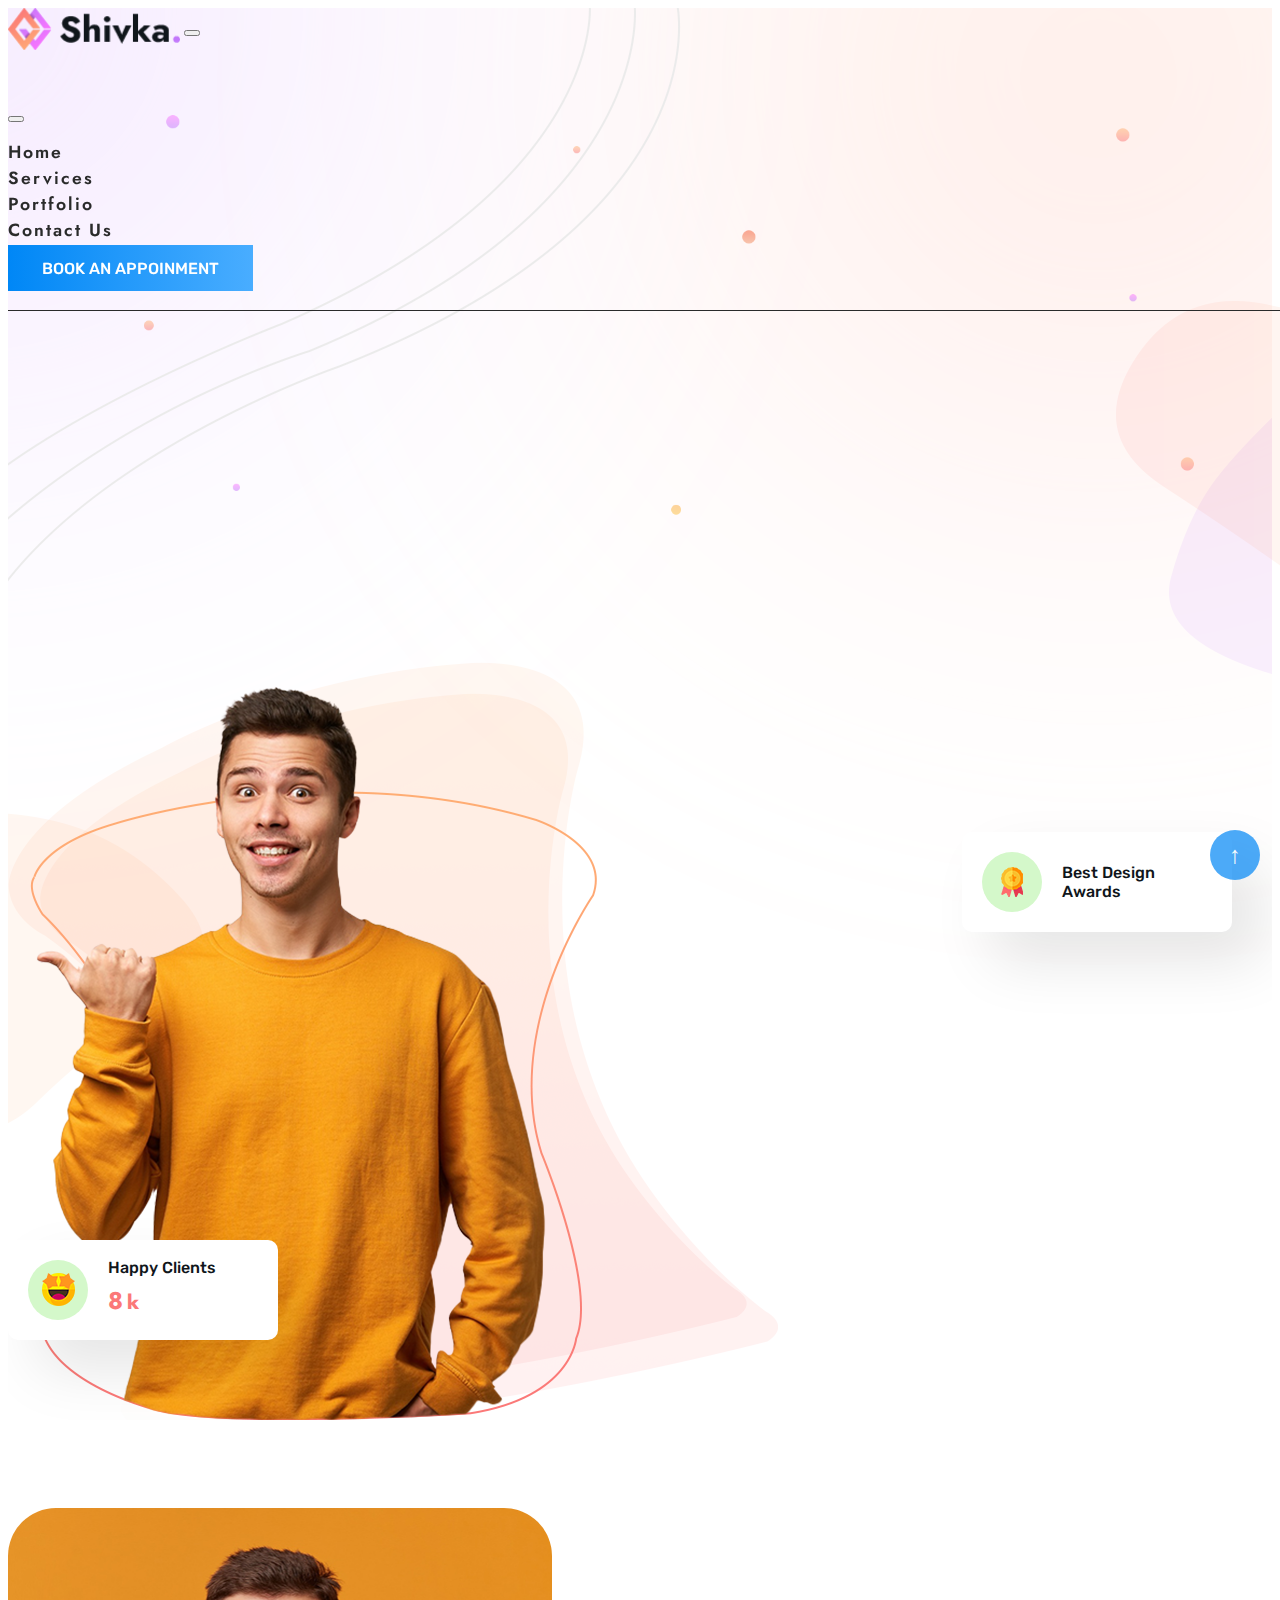
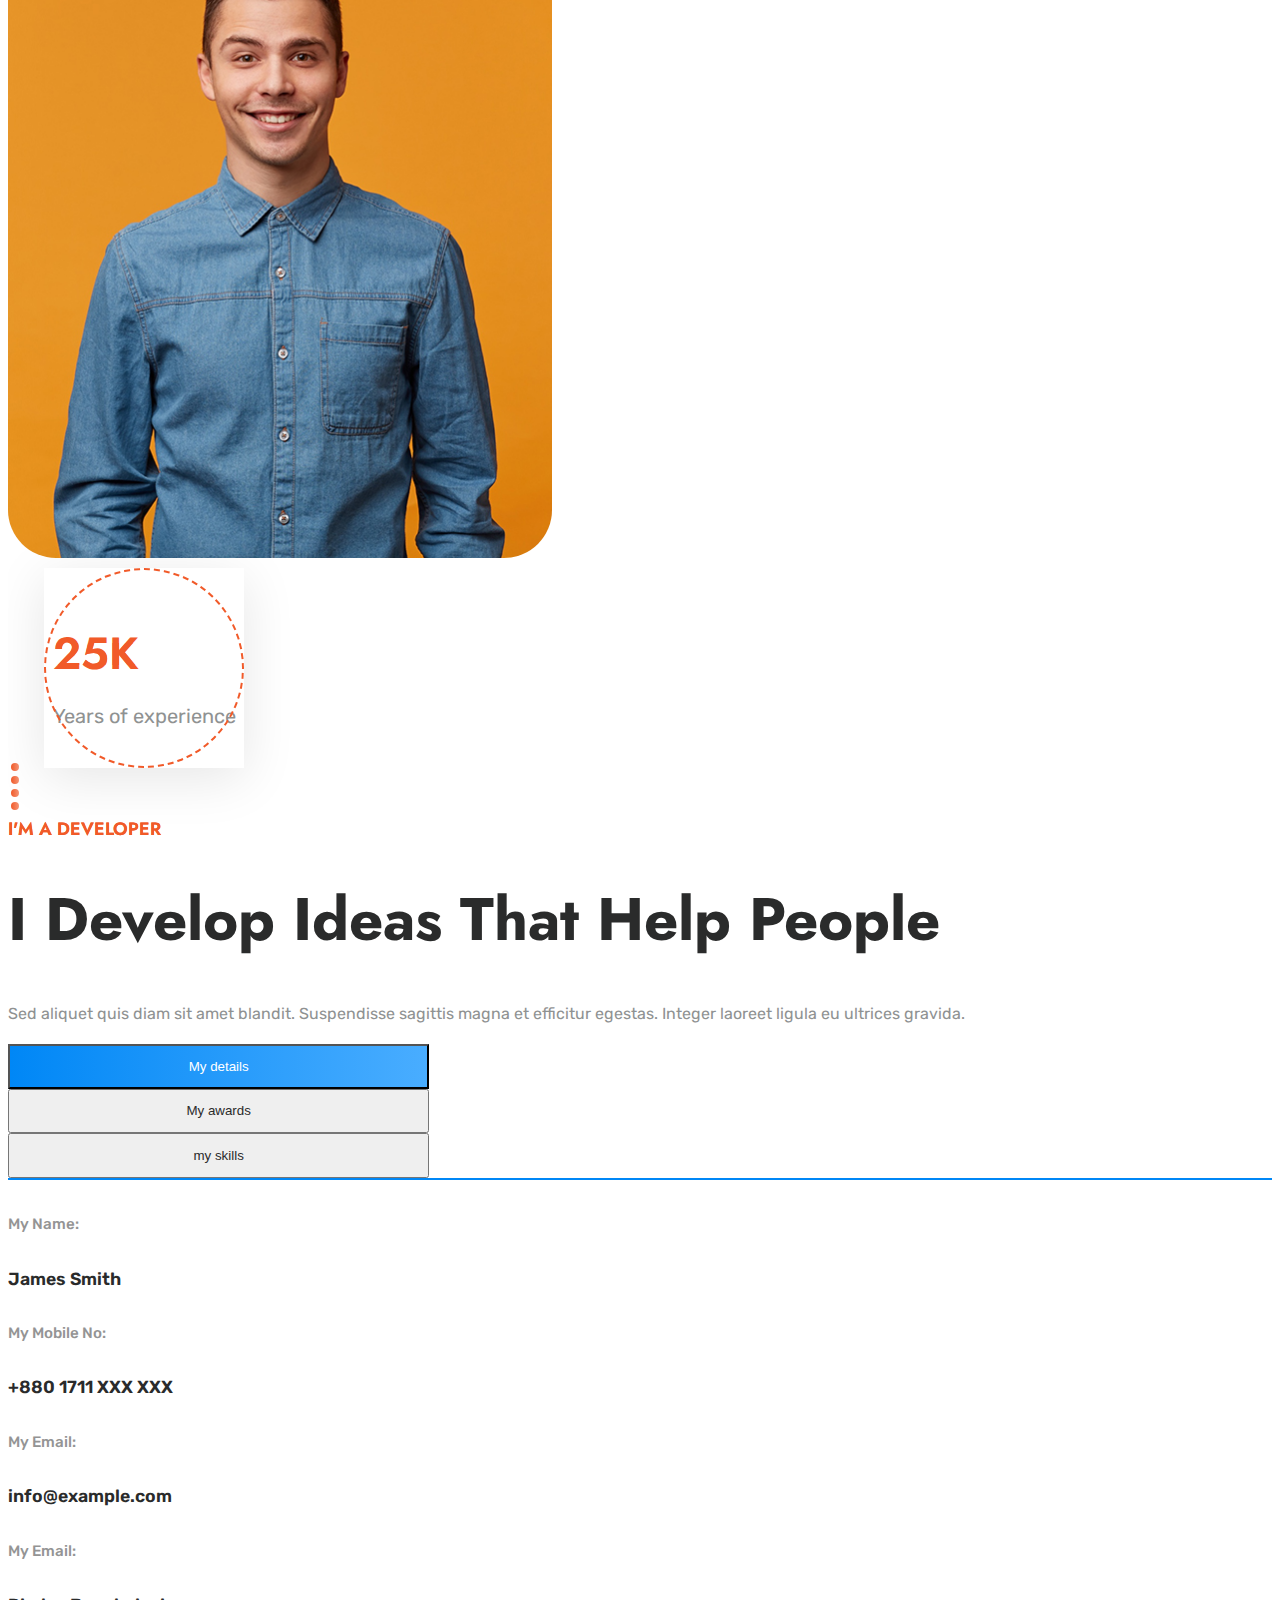
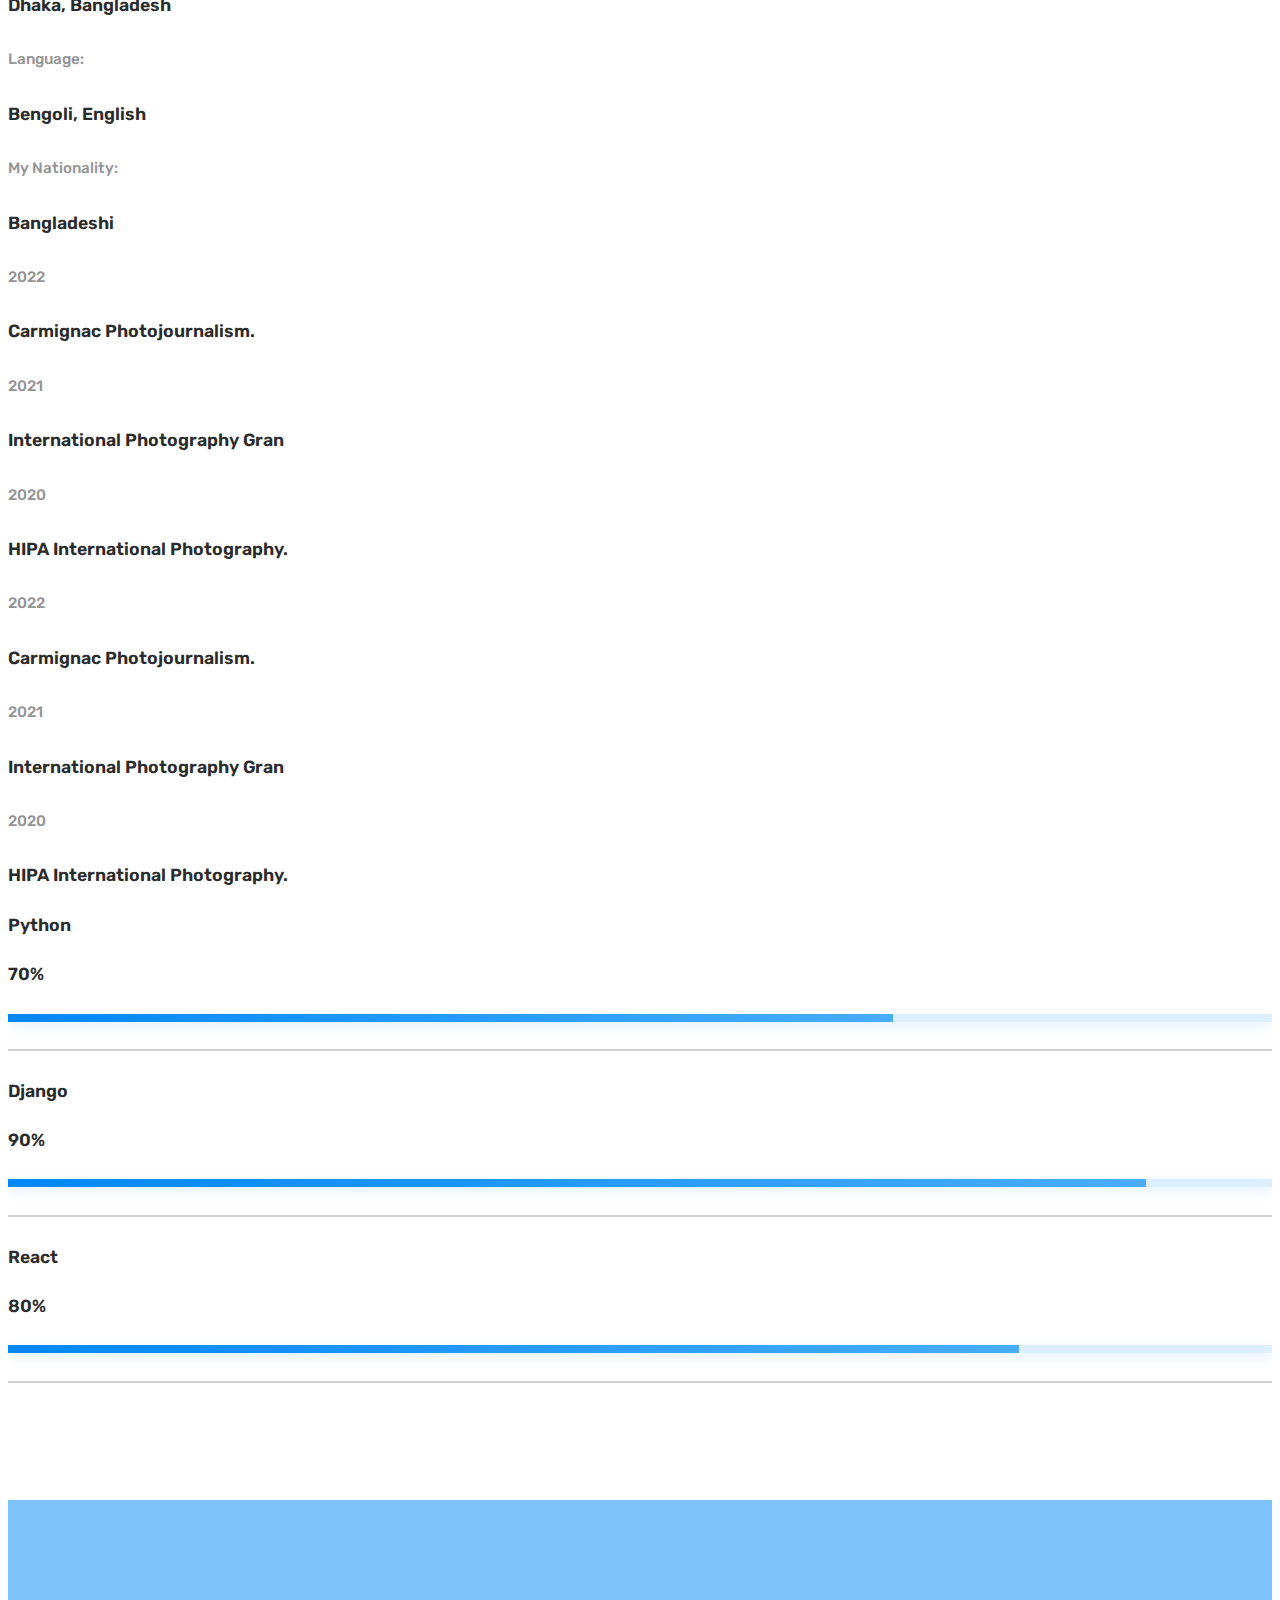
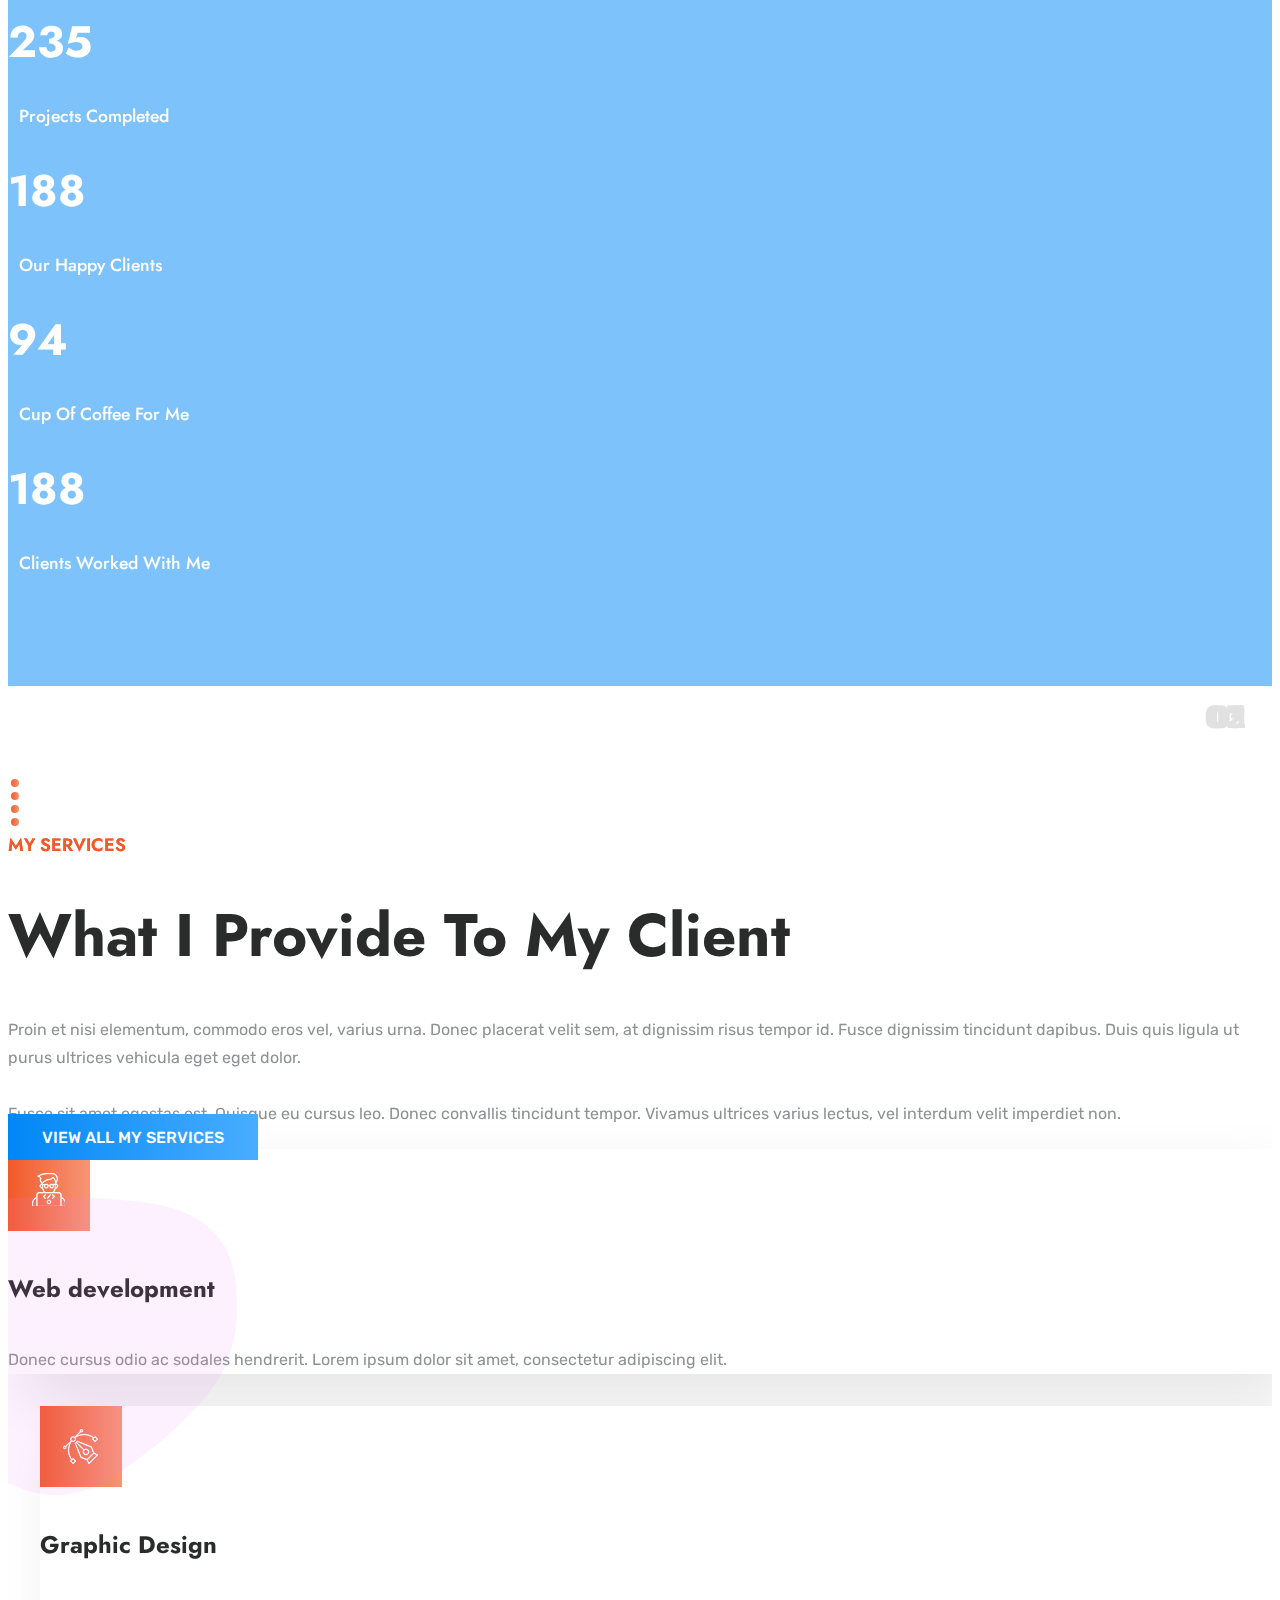
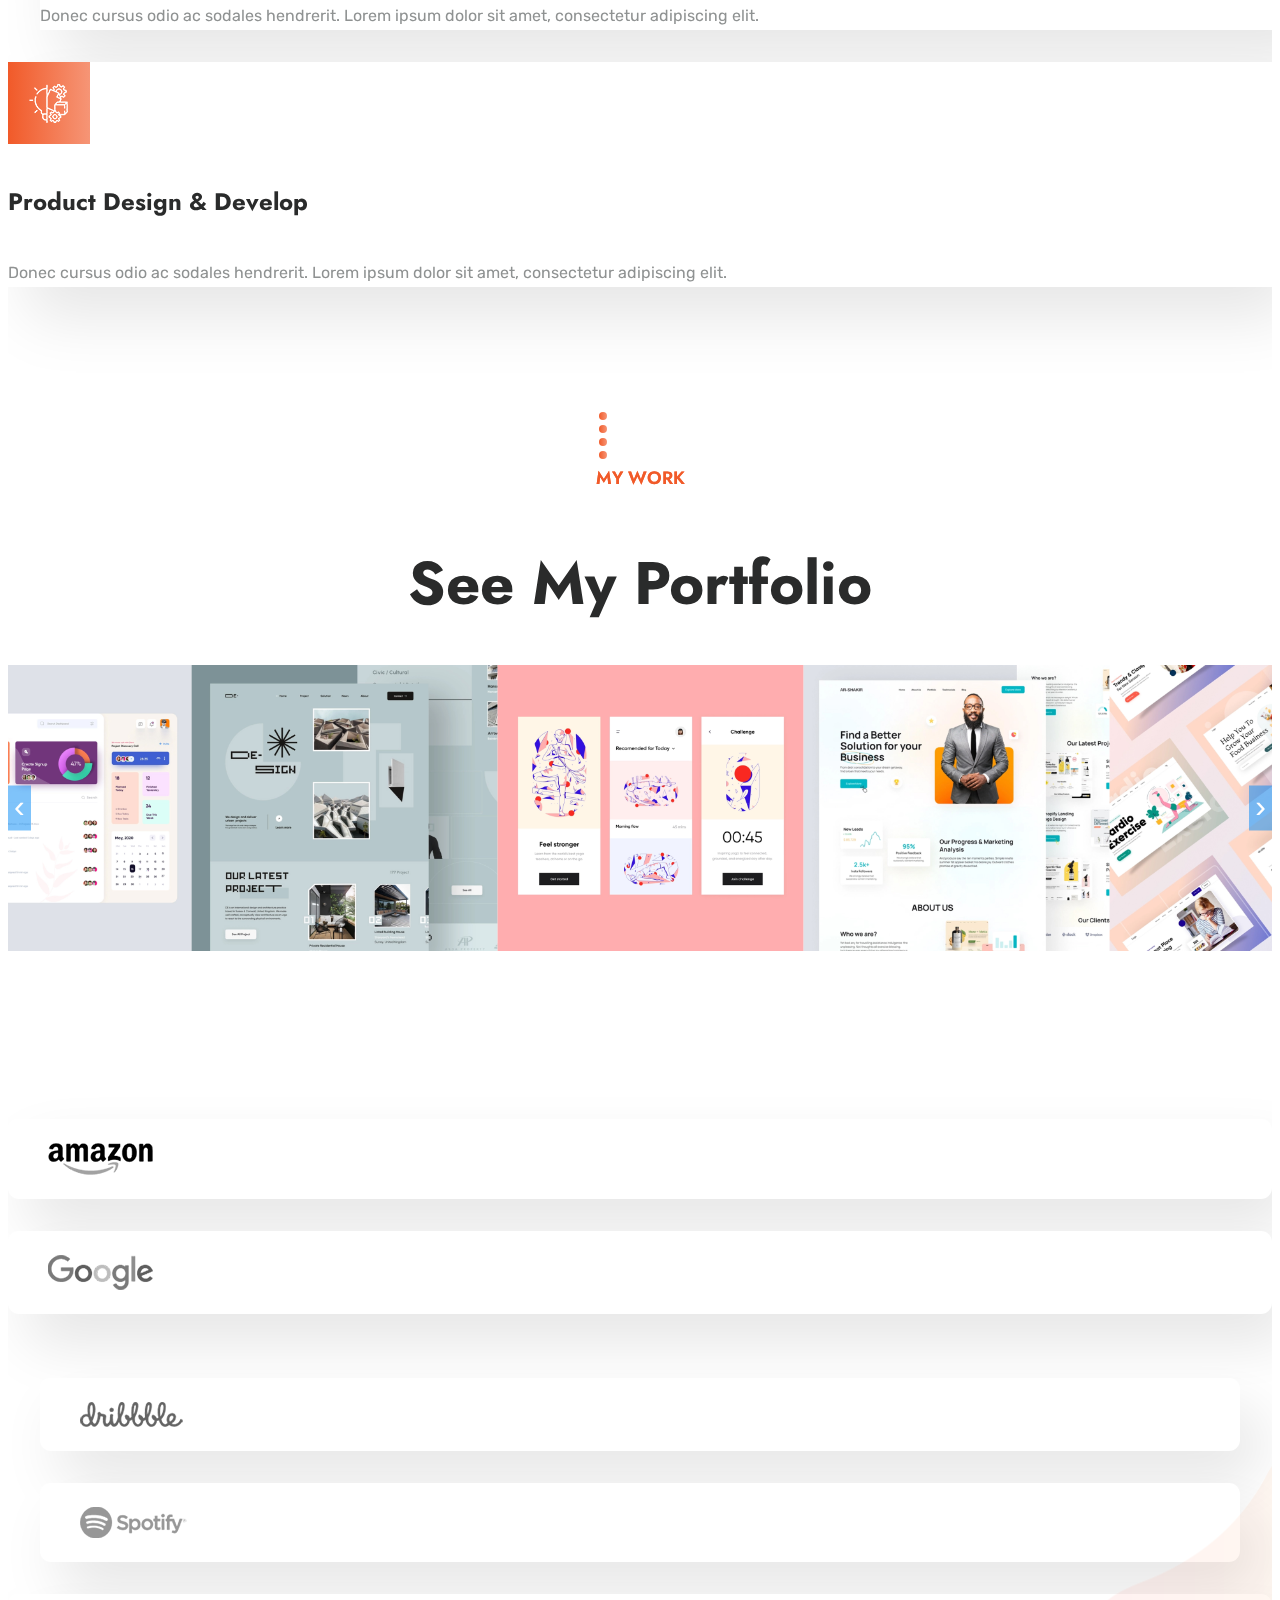
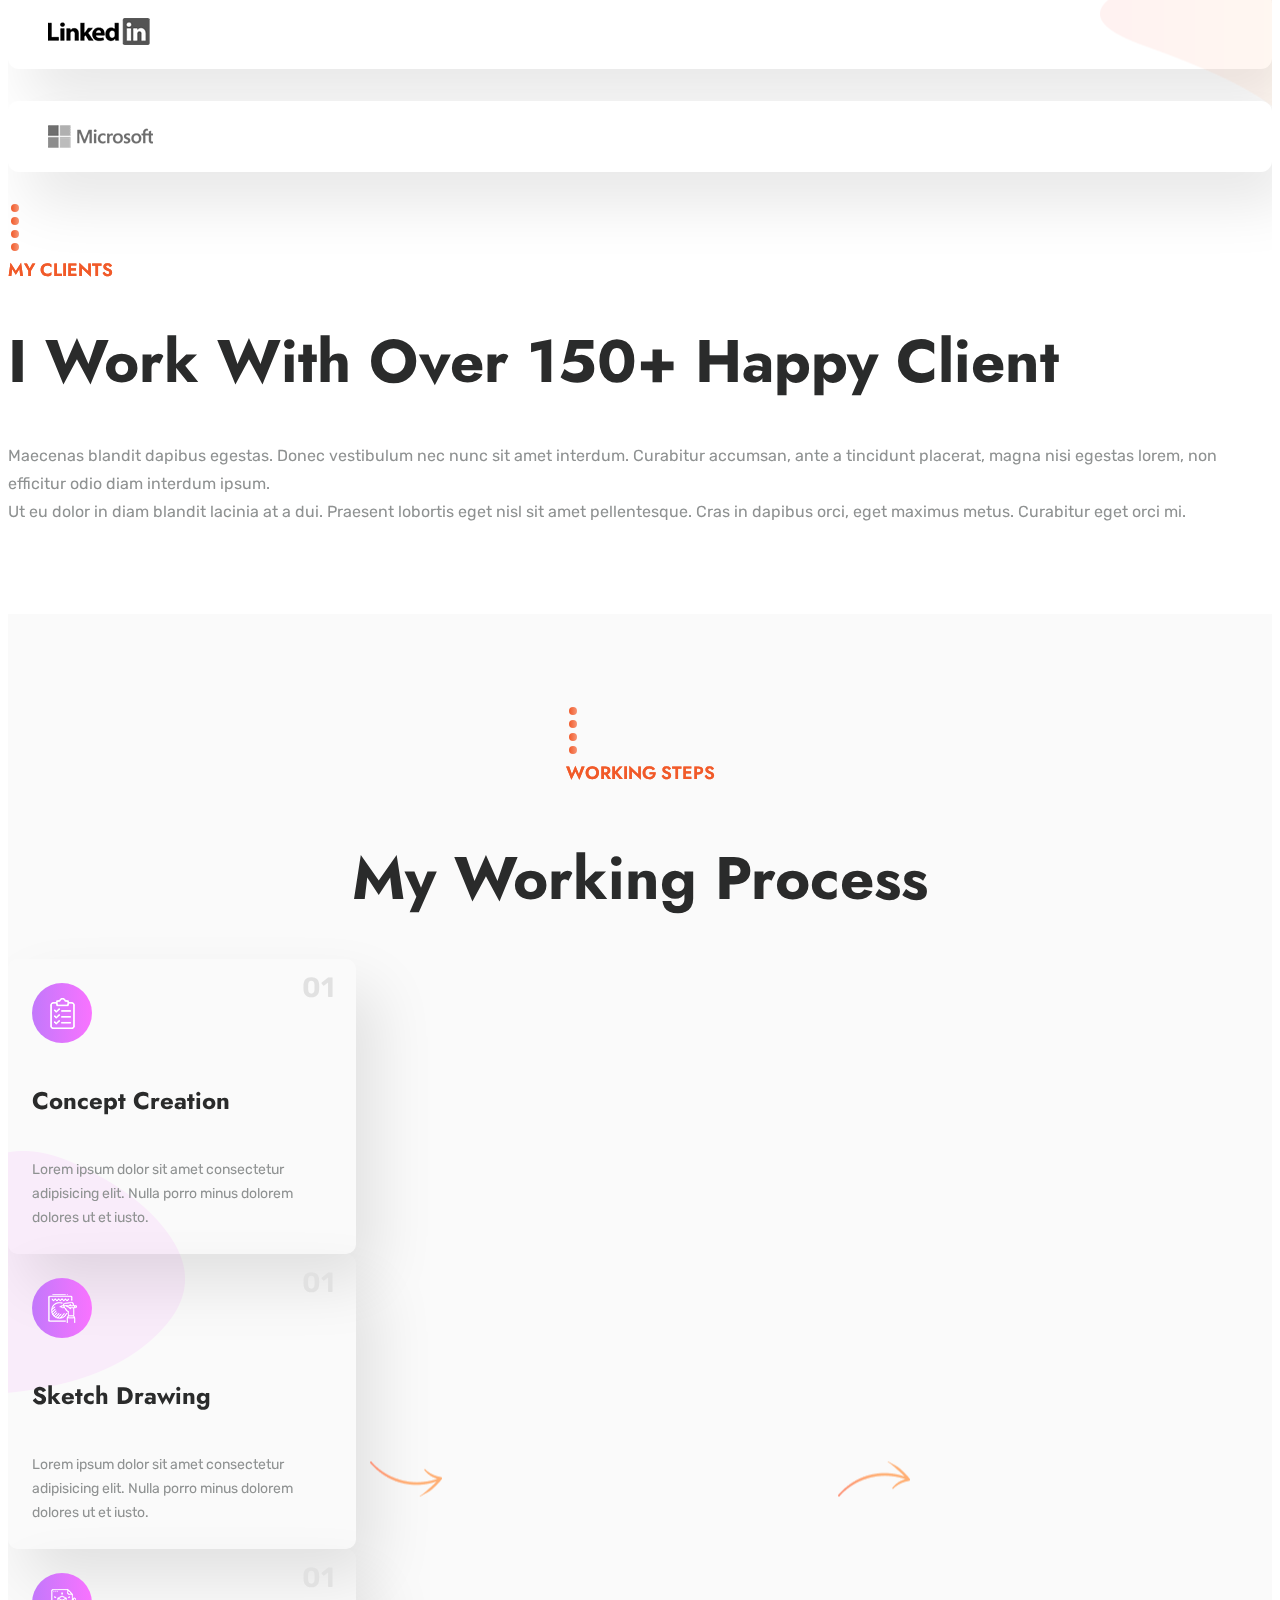
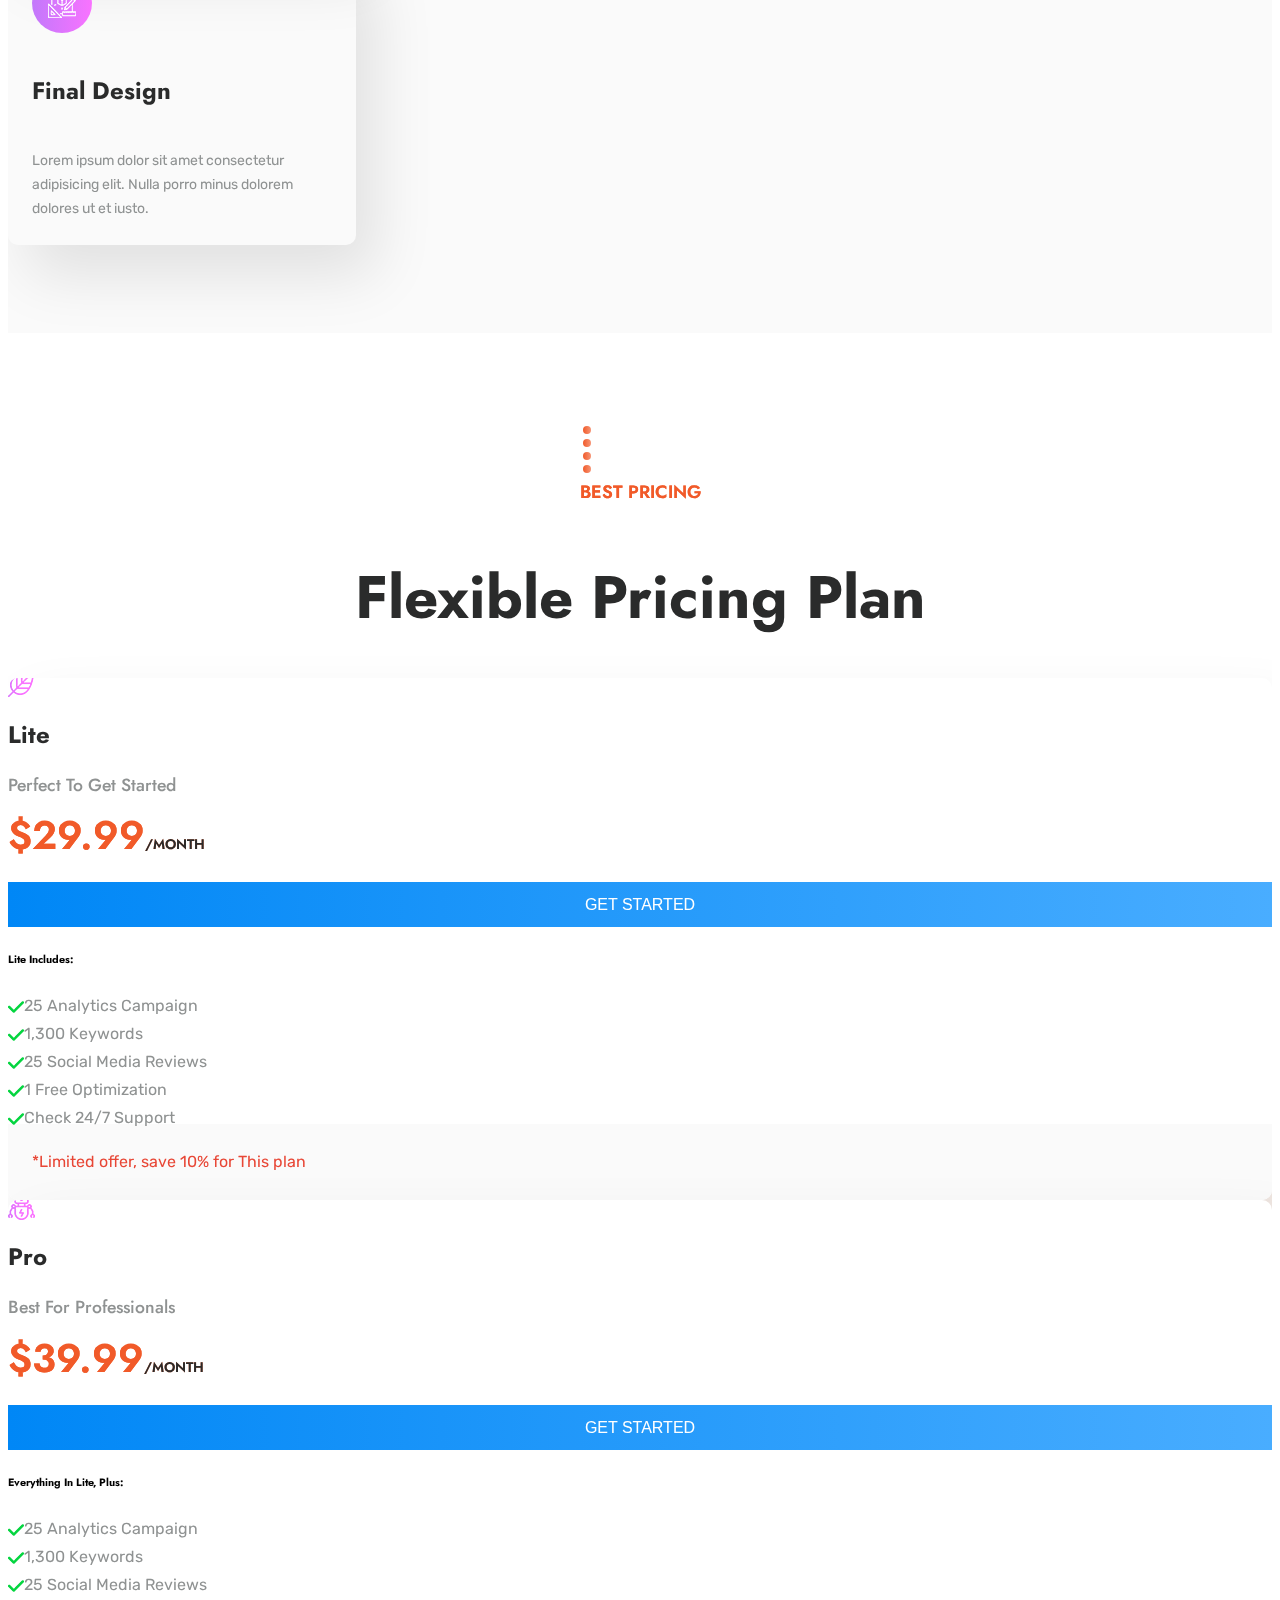
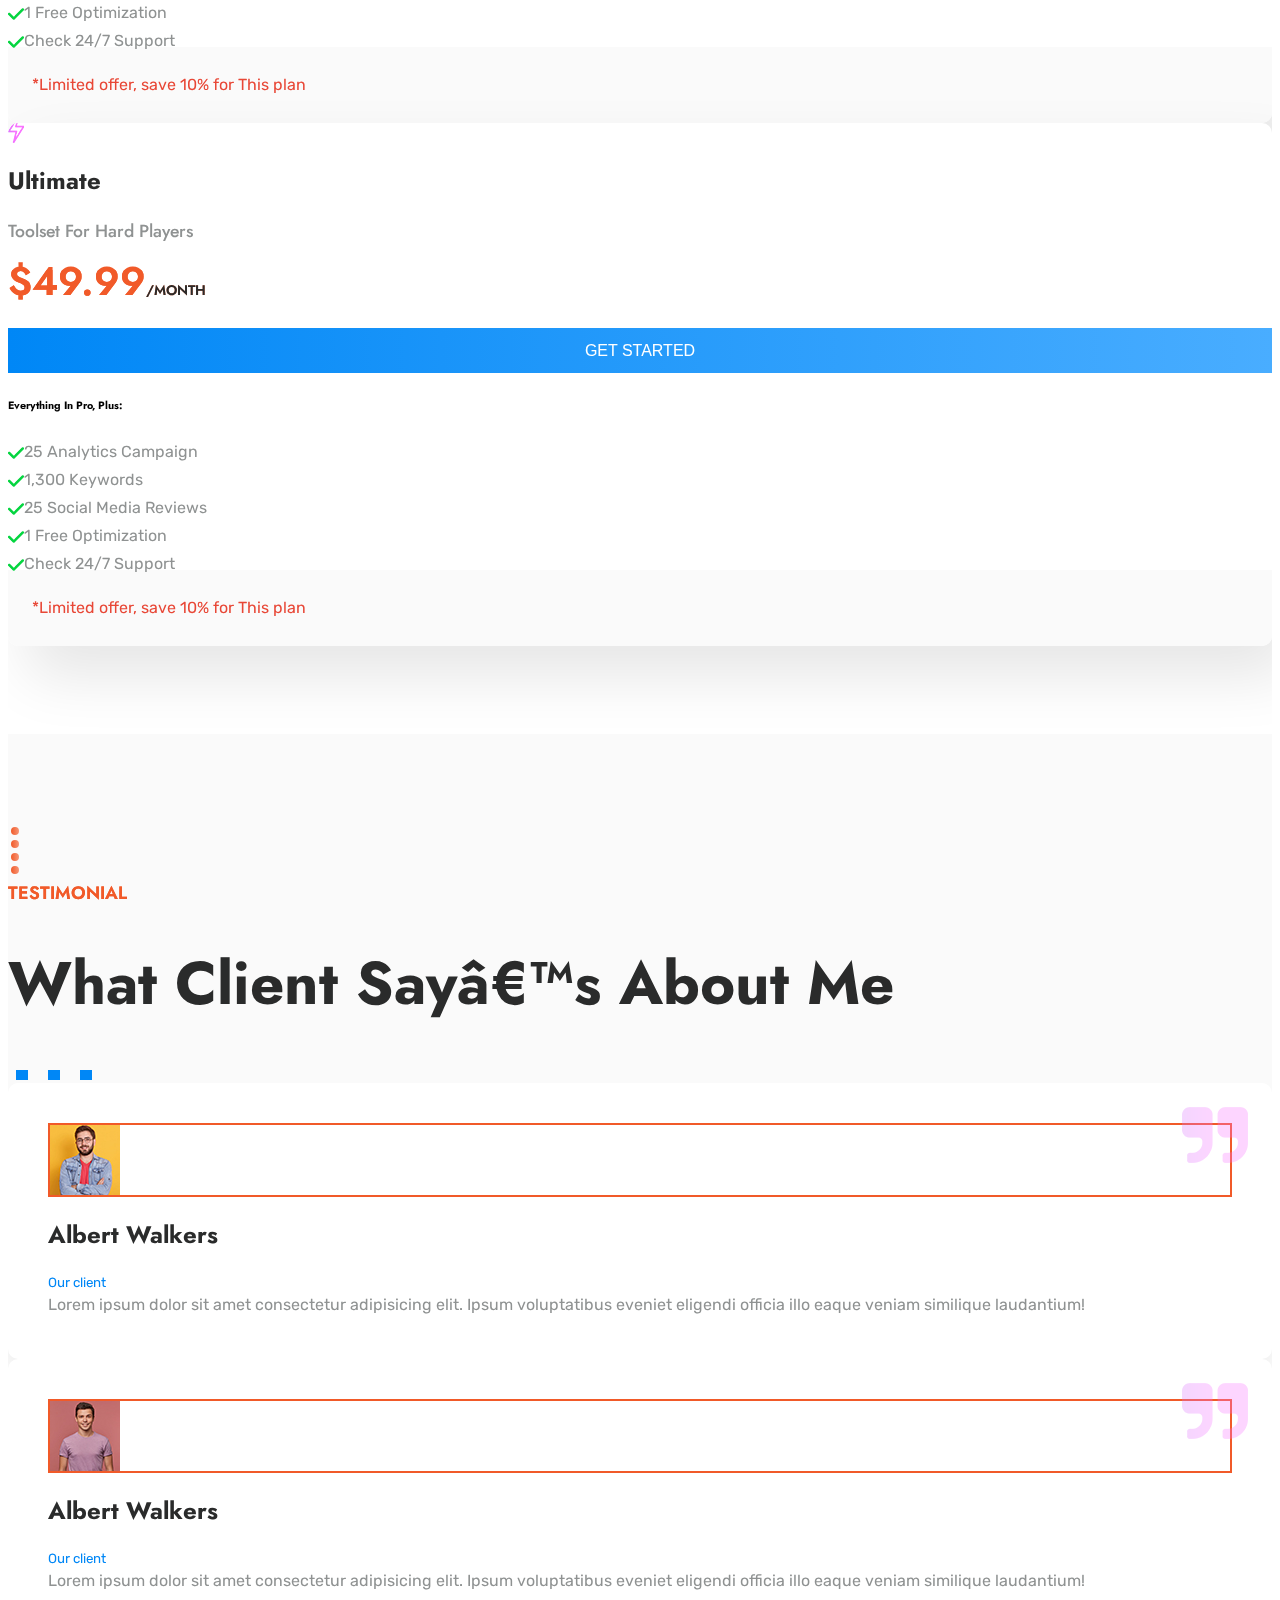
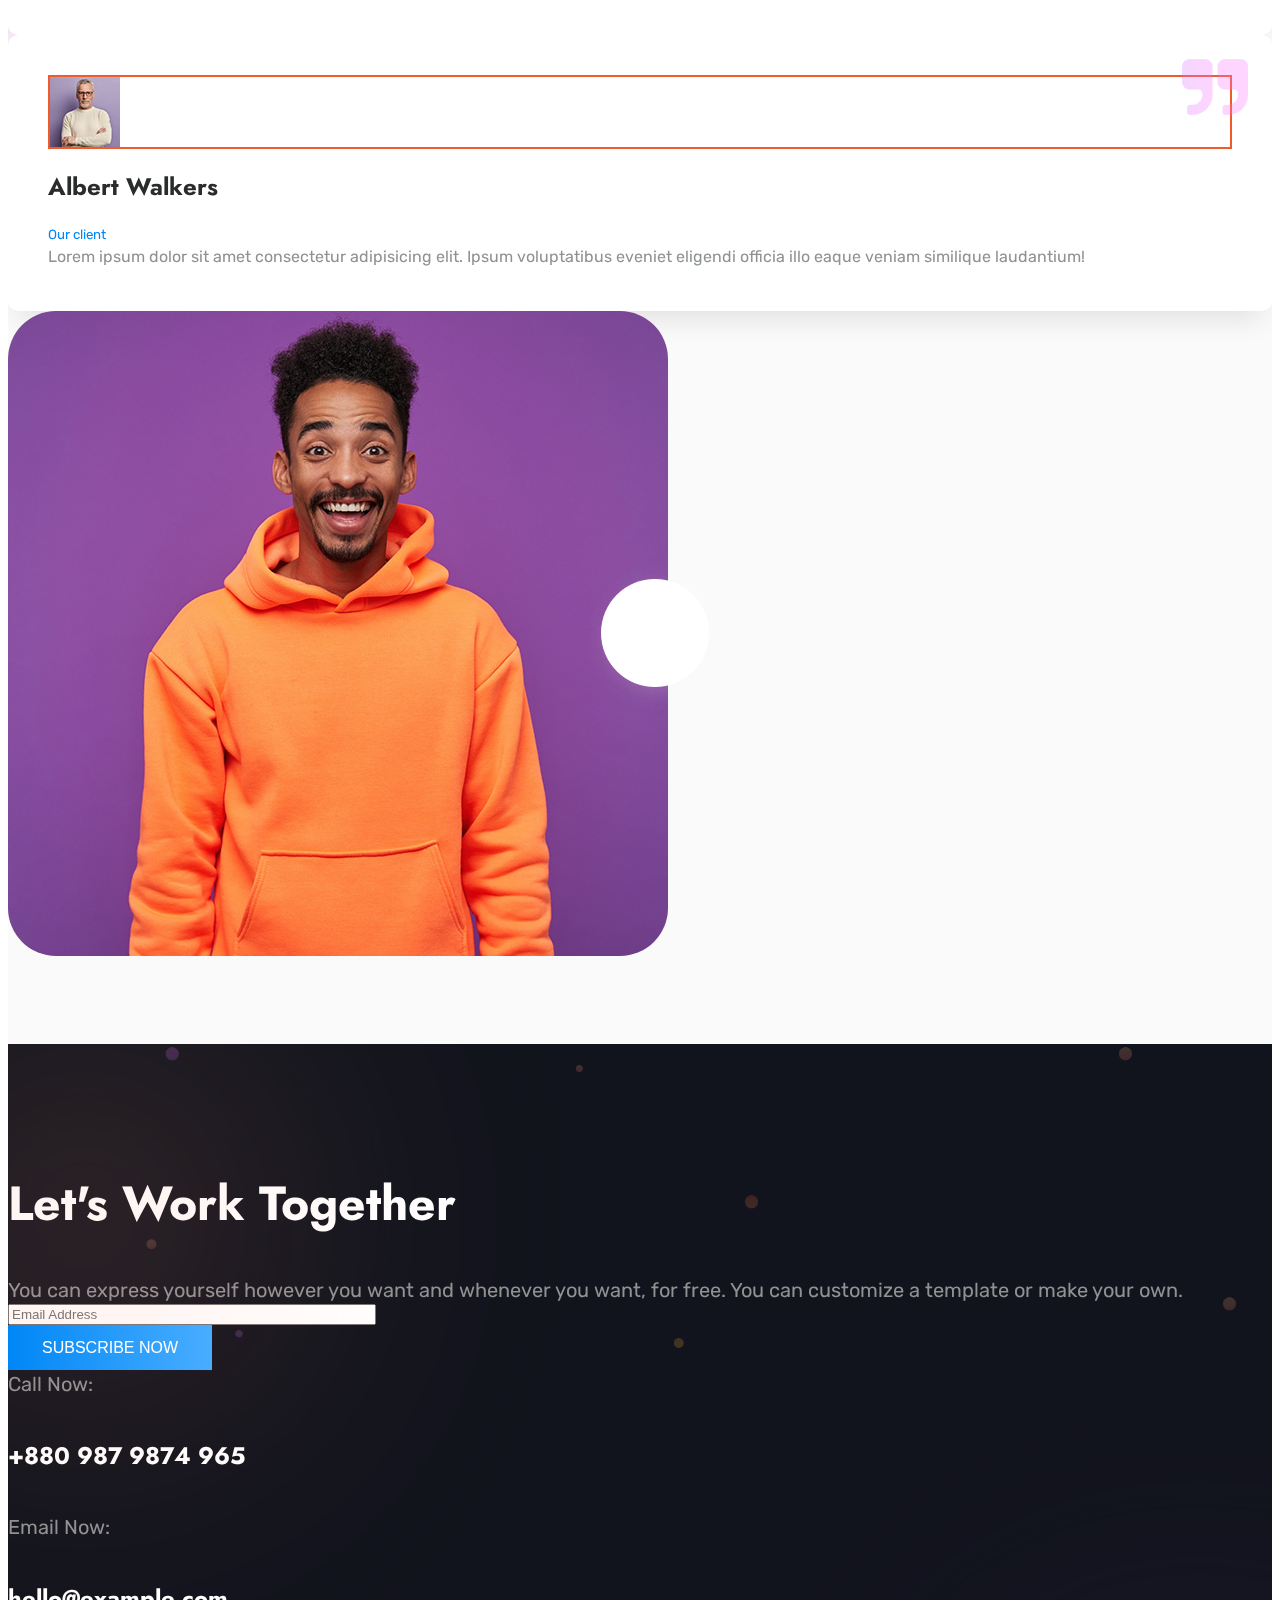
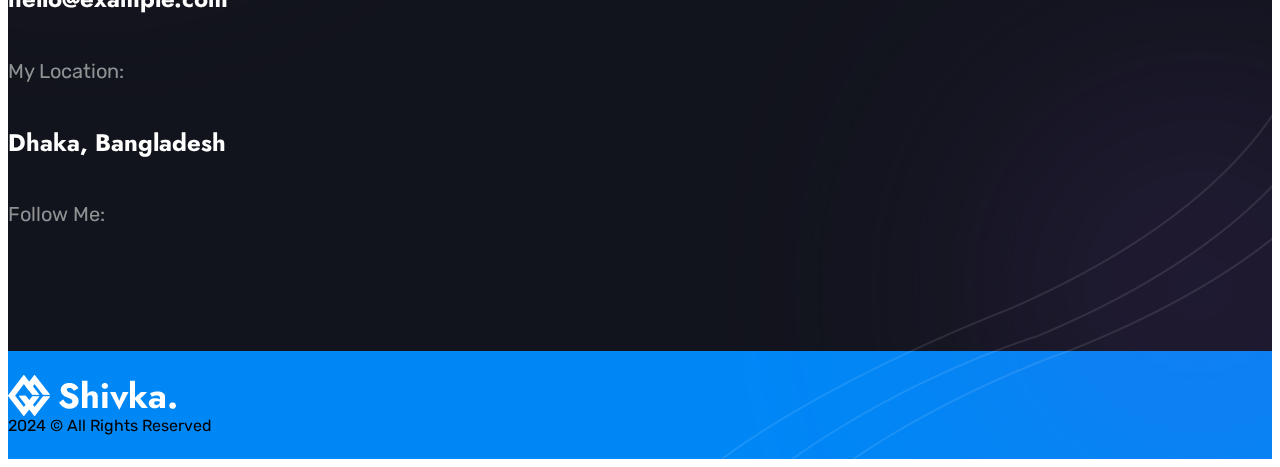
==== commit f3c65789: "full responsived and completely done!" ====
--- a/index.html
+++ b/index.html
@@ -45,7 +45,7 @@
                     <div class="offcanvas-body overflow-visible">
 
                         <!-- navbar-nav  -->
-                        <ul class="navbar-nav justify-content-end me-4 me-xl-5 flex-grow-1 p-0 m-0">
+                        <ul class="navbar-nav justify-content-end  me-4 me-xl-5 flex-grow-1 p-0 m-0">
 
                             <li class="nav-item mx-2 mx-xl-3" data-bs-dismiss="offcanvas" data-bs-dismiss="offcanvas">
                                 <a class="nav-link text-capitalize p-0" aria-current="page" href="index.html"> Home </a>
@@ -354,26 +354,26 @@
                 <div class="row g-4 gx-sm-3 gx-lg-5 row-cols-2 row-cols-md-4">
                     <div class="col">
                         <div class="counter-box d-flex align-items-center">
-                            <h1 class="value">870</h1>
-                            <h5 class="property">Projects Complated</h5>
+                            <h1 class="value index-counter-value" data-target="870">0</h1>
+                            <h5 class="property">Projects Completed</h5>
                         </div>
                     </div>
                     <div class="col">
                         <div class="counter-box d-flex align-items-center">
-                            <h1 class="value">870</h1>
+                            <h1 class="value index-counter-value" data-target="650">0</h1>
                             <h5 class="property">Our Happy Clients</h5>
                         </div>
                     </div>
                     <div class="col">
                         <div class="counter-box d-flex align-items-center">
-                            <h1 class="value">870</h1>
+                            <h1 class="value index-counter-value" data-target="320">0</h1>
                             <h5 class="property">Cup Of Coffee For Me</h5>
                         </div>
                     </div>
                     <div class="col">
                         <div class="counter-box d-flex align-items-center">
-                            <h1 class="value">870</h1>
-                            <h5 class="property">Clients Work With Me</h5>
+                            <h1 class="value index-counter-value" data-target="780">0</h1>
+                            <h5 class="property">Clients Worked With Me</h5>
                         </div>
                     </div>
                 </div>
@@ -938,7 +938,14 @@
      </main>
     <!-- main content end -->
 
-
+    <!-- got to top btn  -->
+    <button id="scrollBtn" class="progress-btn">
+        <span id="progressBorder"></span>↑
+    </button>
+    
+
+
+    <!-- footer start  -->
     <footer class="footer">
 
         <!-- bg start  -->
@@ -1009,7 +1016,7 @@
                         <a href="#"><img src="asset/img/logo-white.png" alt=""></a>
                     </div>
                     <div class="col-6 text-end text-white">
-                        <span class="mt-2 d-block">Copyright &copy; 2024 : All Rights Reserved</span>
+                        <span class="mt-2 d-block">  2024 &copy; All Rights Reserved</span>
                     </div>
                 </div>
             </div>
--- a/asset/css/style.min.css
+++ b/asset/css/style.min.css
@@ -1 +1 @@
-@import"https://fonts.googleapis.com/css2?family=Jost:ital,wght@0,100..900;1,100..900&display=swap";@import"https://fonts.googleapis.com/css2?family=Rubik:ital,wght@0,300..900;1,300..900&display=swap";@import"/node_modules/bootstrap/scss/bootstrap.scss";@import"../node_modules/bootstrap/dist/css/bootstrap.css";@import"../node_modules/bootstrap/scss/bootstrap.scss";h1,h2,h3,h4,h5,h6{font-family:"Jost",sans-serif;font-optical-sizing:auto;font-weight:700;font-style:normal}body{font-family:"Rubik",sans-serif;font-optical-sizing:auto;font-weight:400;font-style:normal}ul{list-style:none;padding-left:0px}a{text-decoration:none}p{margin:0}.form-control:focus,.form-select:focus{box-shadow:none;border:1px solid #0087f6;outline:none}.form-select:focus{box-shadow:none;border:1px solid #0087f6;outline:none}.form-select:focus option:hover{background:red !important}section{overflow:hidden}::-webkit-scrollbar{width:6px}::-webkit-scrollbar-track{background:#c3e4ff}::-webkit-scrollbar-thumb{background-color:#f15a29;border-radius:4px}::-webkit-scrollbar-thumb:hover{background:#0087f6}.slider-container{position:relative;margin:0 auto}.slider-container .slider-wrapper{display:flex;transition:transform .5s ease}.slider-container .slider-wrapper .portfolio-card{flex:0 0 calc(25% - 10px);max-width:calc(25% - 10px);box-sizing:border-box}.slider-container .prev-btn,.slider-container .next-btn{position:absolute;top:50%;transform:translateY(-50%);background:rgba(0,135,246,.5019607843);color:#fff;border:none;padding:2px 6px 6px 6px;cursor:pointer;font-size:32px}.slider-container .prev-btn{left:0}.slider-container .next-btn{right:0}@media(max-width: 992px){.slider-container .slider-wrapper .portfolio-card{flex:0 0 calc(50% - 10px);max-width:calc(50% - 10px)}.slider-container .prev-btn,.slider-container .next-btn{padding:2px 6px 4px 6px;font-size:18px}}.portfolio-card .card-img-overlay{background:rgba(0,0,0,.7411764706);padding:2.4rem;display:none}.portfolio-card .card-img-overlay .sub-heading{font-size:1rem}.portfolio-card .card-img-overlay .title{color:#fff}.portfolio-card .card-img-overlay .text{color:#c7c7c7}.portfolio-card .card-img-overlay .link{color:#f15a29;font-weight:500;transition:.4s}.portfolio-card .card-img-overlay .link:hover{color:#f47b54}.portfolio-card:hover .card-img-overlay{display:block}.testimonial-card{overflow:hidden;box-shadow:rgba(0,0,0,.1) 0px 10px 15px -3px,rgba(0,0,0,.05) 0px 4px 6px -2px}.testimonial-card .user-photo-wrap{transform:rotate(45deg);overflow:hidden;border-radius:24px;width:130px;height:130px;margin-left:-20px;margin-top:-16px}.testimonial-card .user-photo-wrap .user-photo{transform:rotate(-45deg);width:140%;height:140%;object-fit:cover}.testimonial-card .ratting{position:absolute;right:1.2rem;top:7rem}.testimonial-card .ratting .rating-score{font-size:.87rem;color:#2a2b2b}.testimonial-card .ratting .rating-stars{font-size:.7rem;color:#0087f6}.testimonial-card .quote{position:absolute;right:1.2rem;top:1.6rem;color:#0087f6;font-size:2rem}.testimonial-card .card-title{color:#2a2b2b !important}@media(max-width: 1200px){.testimonial-card .user-photo-wrap{border-radius:20px;width:120px;height:120px}.testimonial-card .ratting{right:1rem;top:6.4rem}.testimonial-card .ratting .rating-score{font-size:.85rem}.testimonial-card .ratting .rating-stars{font-size:.68rem}.testimonial-card .quote{right:1rem;top:1.4rem;font-size:1.6rem}.testimonial-card .card-title,.testimonial-card .card-text{font-size:.75rem}}@media(max-width: 576px){.testimonial-card .user-photo-wrap{border-radius:16px}.testimonial-card .ratting{top:6.4rem}.testimonial-card .ratting .rating-score{font-size:.75rem}.testimonial-card .ratting .rating-stars{font-size:.62rem}.testimonial-card .quote{top:1.4rem;font-size:1.4rem}}.pricing-card{background:#fff;box-shadow:20px 30px 60px 0px rgba(0,0,0,.1);border-radius:10px;overflow:hidden}.pricing-card:hover{box-shadow:rgba(50,50,93,.25) 0px 50px 100px -20px,rgba(0,0,0,.3) 0px 30px 60px -30px}.pricing-card .sub-title{color:#8f9292;font-size:1.1rem;font-weight:500;margin-top:.5rem}.pricing-card .sub-heading{font-size:40px}.pricing-card .sub-heading span{font-size:14px;color:#2a2b2b}.pricing-card .btn{width:100%}.pricing-card .card-footer{background:#fafafa;padding:24px;margin-top:-24px}.pricing-card .card-footer .text{color:#e84736}.service-card{box-shadow:20px 30px 60px 0px rgba(0,0,0,.1);transition:.4s;margin-bottom:2rem;background:#fff;width:100%}.service-card:nth-child(2){margin-left:2rem}.service-card:hover{box-shadow:rgba(50,50,93,.25) 0px 50px 100px -20px,rgba(0,0,0,.3) 0px 30px 60px -30px}.service-card:hover .icon-bg{background:linear-gradient(90deg, #0087F6, #49adff)}.service-card:hover img{animation:shake .5s ease-in-out}.service-card .icon-bg{background:linear-gradient(90deg, #F15A29, #f69576);transition:.4s;width:5.1rem;height:5.1rem;display:flex;justify-content:center;align-items:center;margin-top:2px}.service-card .card-number{position:absolute;right:1.6rem;top:.8rem;font-size:2rem;font-family:#0087f6;font-weight:600;color:#e1e1e1}.bg-object-left{position:absolute;top:50%;left:-70px;transform:translate(0, -50%)}.bg-object-right{position:absolute;top:50%;right:-70px;transform:translate(0, -50%)}.btn{color:#fff;font-size:18px;font-weight:500;padding:16px 36px 14px 36px;border:none;position:relative;overflow:hidden;z-index:1;transition:color .4s ease;text-transform:uppercase}.btn-primary{background:linear-gradient(90deg, #0087F6, #49adff)}.btn-primary::before{content:"";position:absolute;top:0;left:50%;width:0;height:100%;background:linear-gradient(90deg, #F15A29, #f69576);z-index:-1;transition:width .6s ease,left .6s ease}.btn-primary:hover{color:#fff}.btn-primary:hover::before{width:200%;left:-50%}.btn-dark{background:#2a2b2b;transition:.3s}.btn-dark:hover{color:#fff;background:#1b1c1c}.btn-white{background:#fff;color:#2a2b2b;transition:.3s;box-shadow:rgba(50,50,93,.25) 0px 2px 5px -1px,rgba(0,0,0,.3) 0px 1px 3px -1px}.btn-white:hover{color:#fff;background:#0087f6}.bg-primary{background:#0087f6 !important}.bg-secondary{background:#f15a29 !important}.bg-dark{background:#2a2b2b !important}.bg-danger{background:#e84736 !important}.bg-white{background:#fff !important}.bg-light{background:#fafafa !important}.bg-info{background:#e698f2 !important}.bg-warning{background:#f4e87b !important}.text-gradient,.title:hover,.sub-heading{background:linear-gradient(90deg, #F15A29 0%, #f69576 100%);-webkit-background-clip:text;background-clip:text;color:rgba(0,0,0,0)}.text{color:#8f9292;font-size:18px;line-height:28px}.card-text{color:#8f9292;font-size:.875rem;line-height:1.5rem}.text-primary{color:#0087f6 !important}.text-dark{color:#2a2b2b !important}.text-warning{color:#2a2b2b !important}.text-light{color:#fafafa !important}.text-light{color:#fff !important}.text-danger{color:#e84736 !important}.text-info{color:#e698f2 !important}.text-link{color:#0087f6}.text-link:hover{text-decoration:underline}.link{color:#0087f6;font-size:.875rem}.link:hover{color:#006bc3}.link-light{color:#949494 !important}.heading{font-weight:700;color:#2a2b2b;font-size:80px;line-height:100px}.sub-heading{font-size:22px;color:#f15a29;line-height:22px;font-weight:600;text-transform:uppercase}.section-heading{font-weight:600}.section-heading .heading-style .dot{background:linear-gradient(90deg, #F15A29, #f69576);width:8px;height:8px;border-radius:100%;margin:5px 3px}.section-heading .heading-style .sub-heading{margin-top:8px}.title{color:#2a2b2b;font-size:24px;line-height:35px;font-weight:700;transition:.3s}.card-title{font-weight:600;color:#2a2b2b;font-size:.875rem}.hr,.hr-light{border:none;height:1px;background-color:#525454;opacity:.1;margin:1rem 0}.hr-light{background-color:#8f9292}@media(max-width: 1400px){.heading{font-size:60px;line-height:80px}.sub-heading{font-size:18px}.text{font-size:16px}.btn{padding:14px 34px 13px 34px;font-size:16px}.bg-object-left{left:-100px}.bg-object-right{right:-100px}}@media(max-width: 1200px){.heading{font-size:46px;line-height:70px}.sub-heading{font-size:16px}.title{font-size:20px}.btn{padding:12px 32px 11px 32px;font-size:15px}.bg-object-left{left:-110px}.bg-object-right{right:-110px}}@media(max-width: 992px){.heading{font-size:34px;line-height:40px}.sub-heading{font-size:15px}.title{font-size:18px}.text{font-size:14px}.btn{padding:10px 30px 9px 30px;font-size:14px}.bg-object-left{left:-160px}.bg-object-right{right:-160px}}@media(max-width: 768px){.section-heading .heading-style .dot{width:6px;height:6px;margin:4px 2.5px}.section-heading .heading-style .sub-heading{margin-top:9px}.heading{font-size:24px;line-height:30px}.sub-heading{font-size:13px}.title{font-size:16px}.text{font-size:13px;line-height:24px}.btn{padding:7px 14px 6px 14px;font-size:13px}}@media(max-width: 768px){.section-heading .heading-style .dot{width:6px;height:6px;margin:4px 2.5px}.section-heading .heading-style .sub-heading{margin-top:9px}.heading{font-size:24px;line-height:30px}.sub-heading{font-size:14px}.title{font-size:16px}.text{font-size:13px;line-height:24px}.btn{padding:7px 14px 6px 14px;font-size:13px}}@media(max-width: 576px){.section-heading .heading-style .dot{width:6px;height:6px;margin:4px 2.5px}.section-heading .heading-style .sub-heading{margin-top:9px}.heading{font-size:24px;line-height:30px}.sub-heading{font-size:15px}.title{font-size:16px}.text{font-size:14px;line-height:24px}.btn{padding:7px 14px 6px 14px;font-size:13px}}@keyframes fadeInDown{from{top:-170px}to{top:0}}@keyframes rotate-circle{0%{transform:rotate(0deg) translateX(20px) translateY(-10px)}100%{transform:rotate(360deg) translateX(20px) translateY(-10px)}}@keyframes rotate-360{from{transform:rotate(0deg)}to{transform:rotate(360deg)}}@keyframes shake{0%,100%{transform:translateX(0)}15%,50%,80%{transform:translateX(-5px)}30%,70%,90%{transform:translateX(5px)}}@keyframes shakeRotate{0%{transform:rotate(0deg) translateX(0)}25%{transform:rotate(5deg) translateX(-5px)}50%{transform:rotate(-5deg) translateX(5px)}75%{transform:rotate(5deg) translateX(-5px)}100%{transform:rotate(0deg) translateX(0)}}@keyframes shakeRotateFixed{0%{transform:rotate(0deg)}15%{transform:rotate(5deg)}30%{transform:rotate(-5deg)}45%{transform:rotate(5deg)}60%{transform:rotate(-5deg)}75%{transform:rotate(5deg)}100%{transform:rotate(0deg)}}@keyframes shakeUpDown{0%,100%{transform:translateY(0)}25%{transform:translateY(-10px)}50%{transform:translateY(10px)}75%{transform:translateY(-10px)}}@keyframes shake-circle{0%{transform:translateX(0) translateY(-10px)}25%{transform:translateX(-10px) translateY(-10px)}50%{transform:translateX(10px) translateY(-10px)}75%{transform:translateX(-8px) translateY(-10px)}100%{transform:translateX(0) translateY(-10px)}}@keyframes zoom-fade{0%{transform:scale(1);opacity:1}50%{transform:scale(1.1);opacity:.7}100%{transform:scale(1);opacity:1}}@keyframes fadeInDown{from{opacity:0;transform:translateY(-50px)}to{opacity:1;transform:translateY(0)}}@keyframes fadeInLeft{from{opacity:0;transform:translateX(-50px)}to{opacity:1;transform:translateX(0)}}@keyframes fadeInRight{from{opacity:0;transform:translateX(50px)}to{opacity:1;transform:translateX(0)}}@keyframes fadeInUp{from{visibility:visible;transform:translateY(30%)}to{visibility:visible;transform:translateY(0)}}@keyframes move2{0%{transform:translateX(0)}50%{transform:translateX(20px)}100%{transform:translateX(0)}}@keyframes move-rotate{0%{transform:translateX(0) rotate(0deg)}50%{transform:translateX(20px) rotate(10deg)}100%{transform:translateX(0) rotate(0deg)}}@keyframes move_left_angle{0%{transform:translate(0, 0)}25%{transform:translate(-10px, -10px)}50%{transform:translate(0px, -20px)}75%{transform:translate(-10px, -10px)}100%{transform:translate(0, 0)}}@keyframes move_right_angle{0%{transform:translate(0, 0)}25%{transform:translate(10px, 10px)}50%{transform:translate(0px, 20px)}75%{transform:translate(10px, 10px)}100%{transform:translate(0, 0)}}@keyframes waveBtn{0%{transform:translate(-50%, -50%) scale(0);opacity:0}25%{transform:translate(-50%, -50%) scale(1.1);opacity:.3}50%{transform:translate(-50%, -50%) scale(1.2);opacity:.15}100%{transform:translate(-50%, -50%) scale(0);opacity:0}}@keyframes rotateHand{0%{transform:rotate(0deg)}50%{transform:rotate(20deg)}100%{transform:rotate(0deg)}}.page-top{position:relative;width:100%;z-index:0;padding-top:196px;background:#f9f8fd;height:472px}.page-top img,.page-top svg{vertical-align:middle}.page-top img{width:auto;max-width:100%}.page-top .btn-nav{background:linear-gradient(90deg, #F15A29, #f69576);color:#fff;padding:.8rem 1.8rem;font-size:16px}.page-top .heading{font-size:80px}.page-top .banner-blur-one{position:absolute;top:-280px;left:-280px;z-index:-1;animation-name:zoom-fade;animation-duration:4s;animation-iteration-count:infinite;animation-timing-function:linear;-webkit-animation-name:zoom-fade;-webkit-animation-duration:4s;-webkit-animation-iteration-count:infinite;-webkit-animation-timing-function:linear}.page-top .banner-blur-two{position:absolute;top:-280px;right:-280px;z-index:-1;animation-name:zoom-fade;animation-duration:4s;animation-iteration-count:infinite;animation-timing-function:linear;-webkit-animation-name:zoom-fade;-webkit-animation-duration:4s;-webkit-animation-iteration-count:infinite;-webkit-animation-timing-function:linear}.page-top .banner-bg-line{position:absolute;top:0;left:8;z-index:-1;animation-name:fadeInDown;animation-duration:1s;animation-fill-mode:forwards}.page-top .banner-bg-circle{position:absolute;top:0;left:0;width:100%;object-fit:cover;transform:translateX(20px) translateY(-10px);transform:translateX(20px) translateY(-10px);animation:shake-circle 16s infinite}.popup{display:none;position:fixed;z-index:1;left:0;top:0;width:100%;height:100%;background-color:rgba(0,0,0,.5);justify-content:center;align-items:center;z-index:100}.popup-content{padding:20px;border-radius:10px;max-width:840px;width:90%}.popup-content .video-wrap{border-radius:40px;border:3px solid #fff;margin-bottom:5rem}.popup-content .video-wrap .ratio{border-radius:36px;border:5px solid #f15a29;overflow:hidden}.close{color:#aaa;float:right;font-size:28px;font-weight:bold}.close:hover,.close:focus{color:#000;text-decoration:none;cursor:pointer}@media(max-width: 576px){.popup-content{padding:20px;border-radius:10px;max-width:840px;width:90%}.popup-content .video-wrap{border-radius:20px;border:2px solid #fff;margin-bottom:5rem}.popup-content .video-wrap .ratio{border-radius:18px;border:3px solid #f15a29;overflow:hidden}}.navbar{position:fixed;width:100%;z-index:100;background-color:rgba(0,0,0,0);transition:background-color .3s,top .3s;border-bottom:1px solid #2a2b2b}.navbar.fixed-nav{top:0;background-color:#fff;box-shadow:0 4px 6px rgba(0,0,0,.1);border-bottom:none;animation:fadeInDown .5s ease-in-out}.navbar .navbar-toggler:focus{outline:none !important;box-shadow:none !important}.navbar .offcanvas{padding:2rem 0}.navbar .offcanvas .btn-close:focus{outline:none;box-shadow:none;font-size:.8rem !important}.navbar .offcanvas .navbar-nav{align-items:center}.navbar .offcanvas .navbar-nav .nav-item{font-size:1.1rem;font-family:"Jost",sans-serif;font-weight:600;position:relative}.navbar .offcanvas .navbar-nav .nav-item .nav-link{color:#2a2b2b;letter-spacing:2px;transition:.3s}.navbar .offcanvas .navbar-nav .nav-item .nav-link:hover{color:#0087f6}.navbar .user-sm{color:#0087f6}.navbar .logo{height:2.625rem}.nav-bottom{border-top:1px solid #c3c4c4 !important;height:3.3rem}.nav-bottom .active{border-top:2px solid #0087f6;padding:.6rem 0rem;font-weight:500;margin-top:-0.66rem;color:#0087f6 !important}.nav-bottom ul{margin-top:.5rem}.nav-bottom ul .nav-item{width:3.5rem}.nav-bottom ul .nav-item .nav-link{font-size:.75rem;transition:.4s}.nav-bottom ul .nav-item .nav-link:hover i{color:#0087f6}.nav-bottom ul .nav-item .nav-link span{font-size:.72rem !important;margin-top:-1px}@media(max-width: 1200px){.navbar .offcanvas{padding:1.4rem 0}}@media(max-width: 992px){.navbar{height:60px}.navbar .logo{height:34px}.navbar .offcanvas{padding:1.4rem 0}}@media(min-width: 992px){.nav-bottom{display:none}}@media(max-width: 768px){.navbar .logo{height:3rem;padding:.4rem}}@media(max-width: 576px){.navbar .offcanvas .main-categories .nav-item{font-size:.75rem;padding:8px 0}.navbar .offcanvas .main-categories .nav-item .sub-categories{left:70px;padding:.1rem .85rem;width:15.5rem}.navbar .offcanvas .main-categories .nav-item .sub-categories .sub-item{font-size:.72rem}}.footer{background-color:#12141d;padding-top:7.5rem;position:relative;overflow:hidden}.footer .heading{color:#fff;font-size:48px}.footer img{width:auto;max-width:100%}.footer .footer-bg-circle{position:absolute;top:0;left:0;transform:translateX(20px) translateY(-10px);animation:shake-circle 16s infinite}.footer .footer-blur1{position:absolute;top:-300px;left:-400px;animation-name:zoom-fade;animation-duration:4s;animation-iteration-count:infinite;animation-timing-function:linear;-webkit-animation-name:zoom-fade;-webkit-animation-duration:4s;-webkit-animation-iteration-count:infinite;-webkit-animation-timing-function:linear}.footer .footer-blur2{position:absolute;bottom:-300px;right:-400px;animation-name:zoom-fade;animation-duration:4s;animation-iteration-count:infinite;animation-timing-function:linear;-webkit-animation-name:zoom-fade;-webkit-animation-duration:4s;-webkit-animation-iteration-count:infinite;-webkit-animation-timing-function:linear}.footer .footer-bg-line{position:absolute;bottom:0;right:0}.footer .text{font-size:20px}.footer .title{color:#fff;font-size:24px}.footer .form-control{width:360px}.footer .social-media{color:#fff;font-size:1rem;font-weight:500;margin-top:1rem;visibility:hidden;animation:fadeInUp 1s cubic-bezier(0.25, 0.1, 0.25, 1) forwards;animation-delay:1s}.footer .social-media li{margin-right:.5rem}.footer .social-media a{color:#fff;padding:.6rem .75rem;background:#2a2b2b;transition:.4s}.footer .social-media a:hover{color:#fff;background:linear-gradient(90deg, #F15A29, #f69576)}.footer .footer-copyright{margin-top:70px;background:#0087f6;padding:30px 0}@media(max-width: 1400px){.footer{padding-top:5.5rem}.footer .footer-copyright{margin-top:50px;padding:24px 0}}@media(max-width: 1200px){.footer .heading{font-size:34px}.footer .text{font-size:16px}.footer .title{font-size:18px}.footer .form-control{width:400px}.footer .footer-copyright{margin-top:50px;padding:24px 0}}@media(max-width: 576px){.footer{padding-top:3rem}.footer .container{padding-left:20px;padding-right:20px}.footer .heading{font-size:24px}.footer .text{font-size:16px}.footer .title{font-size:16px}.footer .form-control{width:180px;padding:0}.footer .social-media{font-size:.9rem}.footer .social-media a{color:#fff;padding:8px 10px 8px 10px;background:#2a2b2b;transition:.4s}.footer .social-media a:hover{color:#fff;background:linear-gradient(90deg, #F15A29, #f69576)}.footer .footer-copyright{margin-top:20px;padding:16px 0}.footer .footer-copyright img{height:24px}}@media(max-width: 370px){.footer .form-control{width:160px}}.signup-form form{width:24rem}.signup-form form .btn{font-size:.9rem}@media(max-width: 576px){.signup-form form{width:100%}.signup-form form .btn{font-size:.9rem}}.my-portfolio{padding:7.5rem 0}.my-portfolio .portfolio-wrap .nav .nav-item .nav-link{font-size:18px;font-weight:500;color:#2a2b2b;margin:0 .5rem;transition:.4s}.my-portfolio .portfolio-wrap .nav .nav-item .nav-link.active{color:#fff;background:linear-gradient(90deg, #0087F6, #49adff)}.contact-us{padding:7.5rem 0;background:#fff}.contact-us .contact-wrap .section-heading{display:flex;justify-content:center}.contact-us .contact-wrap .heading{text-align:center}.contact-us .contact-wrap .contact-card{border:1px solid #2a2b2b;transition:.4s;padding:32px;border-radius:10px;height:100%;background:#fff}.contact-us .contact-wrap .contact-card:hover{box-shadow:20px 30px 60px 0px rgba(0,0,0,.1);border:none}.contact-us .contact-wrap .contact-card:hover img{animation:shakeRotateFixed .6s ease-in-out;transform-origin:bottom right}.contact-us .contact-wrap .contact-card .text{font-size:18px;margin:0 !important}.support-form{padding:7.5rem 0;background:#fff;position:relative}.support-form .object-right{position:absolute;top:50%;right:-70px;transform:translate(0, -50%)}.support-form .object-right img{width:auto;max-width:100%}.support-form form .form-control{padding:1rem 2rem;border:1px solid #2a2b2b}.support-form form .form-control:focus{border:1px solid #f15a29}.appointment{padding:7.5rem 0}.appointment .appointment-wrap .section-heading{display:flex;justify-content:center}.appointment .appointment-wrap .heading{text-align:center}.appointment .appointment-wrap .video-wrap{border-radius:40px;border:3px solid #0087f6;margin-bottom:5rem}.appointment .appointment-wrap .video-wrap .ratio{border-radius:36px;border:5px solid #f15a29;overflow:hidden}.appointment .appointment-wrap .form-control{padding:.85rem 1.5rem}.appointment .appointment-wrap .btn{width:300px}@media(max-width: 576px){.appointment{padding:7.5rem 0}.appointment .appointment-wrap .section-heading{display:flex;justify-content:center}.appointment .appointment-wrap .heading{text-align:center}.appointment .appointment-wrap .video-wrap{border-radius:20px;border:2px solid #0087f6;margin-bottom:5rem}.appointment .appointment-wrap .video-wrap .ratio{border-radius:18px;border:3px solid #f15a29;overflow:hidden}.appointment .appointment-wrap .form-control{padding:.85rem 1.5rem}.appointment .appointment-wrap .btn{width:300px}}.bg-img{background-image:url(../img/3d-render-globe-abstract.jpg);background-position:center;width:100%;height:100%;object-fit:cover;background-repeat:no-repeat;background-size:cover;position:fixed;top:0;bottom:0;left:0;right:0;z-index:-100 !important}img,svg{vertical-align:middle}img{width:auto;max-width:100%}.top-banner{position:relative;width:100%;z-index:0;padding-top:196px;background:#fff}.top-banner .banner-blur-one{position:absolute;top:-280px;left:-280px;z-index:-1;animation-name:zoom-fade;animation-duration:4s;animation-iteration-count:infinite;animation-timing-function:linear;-webkit-animation-name:zoom-fade;-webkit-animation-duration:4s;-webkit-animation-iteration-count:infinite;-webkit-animation-timing-function:linear}.top-banner .banner-blur-two{position:absolute;top:-280px;right:-280px;z-index:-1;animation-name:zoom-fade;animation-duration:4s;animation-iteration-count:infinite;animation-timing-function:linear;-webkit-animation-name:zoom-fade;-webkit-animation-duration:4s;-webkit-animation-iteration-count:infinite;-webkit-animation-timing-function:linear}.top-banner .banner-bg-line{position:absolute;top:0;left:8;z-index:-1;animation-name:fadeInDown;animation-duration:1s;animation-fill-mode:forwards}.top-banner .banner-object-one{position:absolute;top:60%;left:0;z-index:-1;animation-delay:.8s;animation-name:fadeInLeft;animation-duration:1s;animation-fill-mode:forwards}.top-banner .banner-object-two{position:absolute;top:20%;right:0;z-index:-1;animation-delay:.8s;animation-name:fadeInRight;animation-duration:1s;animation-fill-mode:forwards}.top-banner .banner-bg-circle{position:absolute;top:0;left:0;width:100%;transform:translateX(20px) translateY(-10px);animation:shake-circle 16s infinite}.top-banner .container{position:relative;z-index:5}.top-banner .container .banner-content-one .sub-heading{position:relative;margin-bottom:1rem;display:inline-block;visibility:hidden;animation:fadeInUp 1s cubic-bezier(0.25, 0.1, 0.25, 1) forwards;animation-delay:.5s}.top-banner .container .banner-content-one .heading{margin-bottom:1rem;visibility:hidden;animation:fadeInUp 1s cubic-bezier(0.25, 0.1, 0.25, 1) forwards;animation-delay:.6s}.top-banner .container .banner-content-one .heading .hand-move{display:inline-block;animation:rotateHand 1s infinite}.top-banner .container .banner-content-one .text{animation:fadeInUp 1s cubic-bezier(0.25, 0.1, 0.25, 1) forwards;animation-delay:.8s}.top-banner .container .banner-content-one .banner-btn{margin-top:3rem;visibility:hidden;animation:fadeInUp 1s cubic-bezier(0.25, 0.1, 0.25, 1) forwards;animation-delay:.9s}.top-banner .container .banner-content-one .banner-btn .banner-play-btn{width:60px;height:60px;position:relative;margin-left:30px;background:linear-gradient(90deg, rgb(251, 120, 120) 0%, rgb(255, 175, 116) 100%);border-radius:50%;display:inline-flex;justify-content:center;align-items:center;background-size:200% 100%;background-position:left center;-webkit-box-shadow:5px 5px 30px 0px rgba(251,122,120,.35);-moz-box-shadow:5px 5px 30px 0px rgba(251,122,120,.35);box-shadow:5px 5px 30px 0px rgba(251,122,120,.35);transition:all .2s cubic-bezier(0.98, 0.57, 1, 1) 0s;z-index:1}.top-banner .container .banner-content-one .banner-btn .banner-play-btn::before{content:"";position:absolute;top:50%;left:50%;width:120%;height:120%;background:linear-gradient(90deg, rgb(251, 120, 120) 0%, rgb(255, 175, 116) 100%);border-radius:50%;transform:translate(-50%, -50%) scale(1);animation:waveBtn 2.5s infinite;z-index:-1}.top-banner .container .banner-content-one .social-media{color:#2a2b2b;font-size:1rem;font-weight:500;margin-top:4rem;visibility:hidden;animation:fadeInUp 1s cubic-bezier(0.25, 0.1, 0.25, 1) forwards;animation-delay:1s}.top-banner .container .banner-content-one .social-media li{margin-right:1rem}.top-banner .container .banner-content-one .social-media a{color:#2a2b2b;padding:.6rem .75rem;background:#e9e9e9;transition:.4s}.top-banner .container .banner-content-one .social-media a:hover{color:#fff;background:#0087f6}.top-banner .container .top-banner-img-wrap{visibility:visible;animation-delay:.5s;animation-name:fadeInUp}.top-banner .container .top-banner-img-wrap .top-banner-img{position:relative}.top-banner .container .top-banner-img-wrap .top-banner-img .banner-line-one{position:absolute;top:0;left:0%;z-index:-1}.top-banner .container .top-banner-img-wrap .top-banner-img .banner-bg-one{position:absolute;top:0;left:0%;z-index:-1;animation:move-rotate 5s infinite ease-in-out}.top-banner .container .top-banner-img-wrap .top-banner-img .box-right{width:270px;background-color:#fff;position:absolute;top:200px;right:0;border-radius:10px;padding:25px;display:flex;align-items:center;-webkit-box-shadow:30px 30px 60px 0px rgba(0,0,0,.1);-moz-box-shadow:30px 30px 60px 0px rgba(0,0,0,.1);box-shadow:30px 30px 60px 0px rgba(0,0,0,.1);animation:move_left_angle 5s linear infinite}.top-banner .container .top-banner-img-wrap .top-banner-img .box-right .icon{width:60px;height:60px;background-color:#d4f8ca;display:flex;align-items:center;justify-content:center;border-radius:100%;margin-right:20px}.top-banner .container .top-banner-img-wrap .top-banner-img .box-right .box-txt-one{width:calc(100% - 80px)}.top-banner .container .top-banner-img-wrap .top-banner-img .box-right .box-txt-one span{font-family:"Rubik",sans-serif;font-size:18px;line-height:15px;color:#10161b;font-weight:500}.top-banner .container .top-banner-img-wrap .top-banner-img .box-left{background-color:#fff;position:absolute;bottom:90px;left:0;border-radius:10px;padding:25px;display:flex;align-items:center;-webkit-box-shadow:30px 30px 60px 0px rgba(0,0,0,.1);-moz-box-shadow:30px 30px 60px 0px rgba(0,0,0,.1);box-shadow:30px 30px 60px 0px rgba(0,0,0,.1);animation:move_right_angle 5s linear infinite}.top-banner .container .top-banner-img-wrap .top-banner-img .box-left .icon{width:60px;height:60px;background-color:#d4f8ca;display:flex;align-items:center;justify-content:center;border-radius:100%;margin-right:20px}.top-banner .container .top-banner-img-wrap .top-banner-img .box-left .box-txt-two{width:calc(100% - 80px)}.top-banner .container .top-banner-img-wrap .top-banner-img .box-left .box-txt-two span:first-child{font-family:"Rubik",sans-serif;font-size:18px;line-height:15px;color:#10161b;font-weight:500;display:block}.top-banner .container .top-banner-img-wrap .top-banner-img .box-left .box-txt-two span:last-child{font-family:"Jost",sans-serif;color:#fb7878;font-size:25px;font-weight:800}.top-banner .container .top-banner-img-wrap .top-banner-img .box-left .box-txt-two .title{color:#fb7878;margin-bottom:0;display:inline-block;margin-top:8px}.about-me{padding:7.5rem 0;background:#fff}.about-me .about-me-wrap .img-wrap .photo{width:34rem;height:40.625rem;object-fit:cover;border-radius:3rem}.about-me .about-me-wrap .img-wrap .experience-year{width:12.5rem;height:12.5rem;right:0;bottom:0;display:flex;justify-content:center;align-items:center;background:#fff;position:relative;box-shadow:rgba(0,0,0,.1) 0px 10px 50px}.about-me .about-me-wrap .img-wrap .experience-year::before{content:"";position:absolute;top:0;left:0;width:100%;height:100%;border:2px dashed #f15a29;border-radius:50%;box-sizing:border-box;animation:rotate-360 10s infinite linear;z-index:10}.about-me .about-me-wrap .img-wrap .experience-year .sub-heading{font-size:45px}.about-me .about-me-wrap .img-wrap .experience-year .text{font-size:20px;margin-top:14px}.about-me .about-me-wrap .information .nav-info{width:100%;border-bottom:2px solid #0087f6}.about-me .about-me-wrap .information .nav-info .nav-item{width:33.333%}.about-me .about-me-wrap .information .nav-info .nav-item .nav-link{width:100%;padding:.8rem 0;font-weight:500;color:#2a2b2b}.about-me .about-me-wrap .information .nav-info .nav-item .nav-link.active{background:linear-gradient(90deg, #0087F6, #49adff);border-radius:0;color:#fff}.about-me .about-me-wrap .information .tab-content h5,.about-me .about-me-wrap .information .tab-content h6{font-family:"Rubik",sans-serif}.about-me .about-me-wrap .information .tab-content .property{color:#949494;font-size:.95rem;font-weight:500}.about-me .about-me-wrap .information .tab-content .value{color:#2a2b2b;font-size:1.1rem;font-weight:600}.about-me .about-me-wrap .information .tab-content .skill{margin-bottom:1.87rem;padding-bottom:1.7rem;border-bottom:2px solid #d1d1d1}.about-me .about-me-wrap .information .tab-content .skill h5{color:#2a2b2b;font-size:1.1rem;font-weight:600}.about-me .about-me-wrap .information .tab-content .skill .progress,.about-me .about-me-wrap .information .tab-content .skill .progress-bar{height:.5rem}.about-me .about-me-wrap .information .tab-content .skill .progress{background:#ddefff;box-shadow:rgba(0,135,246,.1254901961) 0px 4px 12px}.about-me .about-me-wrap .information .tab-content .skill .progress-bar{background:linear-gradient(90deg, #0087F6, #49adff)}.counter-all{padding:5rem 0;background:rgba(0,135,246,.5098039216)}.counter-all .counter-box{color:#fff}.counter-all .counter-box .value{font-size:2.75rem}.counter-all .counter-box .property{font-size:1.1rem;padding:0 4rem 0 .7rem;font-weight:500}.my-services{padding:7.5rem 0;background:#fff;position:relative}.my-services .object-left{position:absolute;top:50%;left:-70px;transform:translate(0, -50%)}.my-services .object-left img{width:auto;max-width:100%}.my-works{background:#fff}.my-works .works-wrap .section-heading{display:flex;justify-content:center}.my-works .works-wrap .heading{text-align:center}.my-clients{padding:7.5rem 0;background:#fff;position:relative}.my-clients .container .brand-wrap{margin-top:5rem}.my-clients .container .brand-wrap .brand-box .brand{box-shadow:20px 30px 60px 0px rgba(0,0,0,.1);padding:1.5rem 2.5rem;border-radius:.7rem;background:#fff;margin-bottom:2rem}.my-clients .container .brand-wrap .brand-box .brand:hover{box-shadow:rgba(50,50,93,.25) 0px 50px 100px -20px,rgba(0,0,0,.3) 0px 30px 60px -30px}.my-clients .container .brand-wrap .brand-box .brand img{filter:grayscale(1);transition:all .2s cubic-bezier(0.98, 0.57, 1, 1) 0s}.my-clients .container .brand-wrap .brand-box .brand:hover img{filter:grayscale(0)}.my-clients .container .brand-wrap .brand-box:nth-child(2){margin:4rem 2rem 0 2rem}.working-steps{padding:7.5rem 0;background:#fafafa;position:relative}.working-steps .working-steps-wrap{position:relative}.working-steps .working-steps-wrap .section-heading{display:flex;justify-content:center}.working-steps .working-steps-wrap .heading{text-align:center}.working-steps .working-steps-wrap .working-card-wrap{width:100%}.working-steps .working-steps-wrap .working-card-wrap .working-card{position:relative;border-radius:10px;width:332px;padding:30px;text-align:left;box-shadow:20px 30px 60px 0px rgba(0,0,0,.1);transition:all .2s cubic-bezier(0.98, 0.57, 1, 1) 0s}.working-steps .working-steps-wrap .working-card-wrap .working-card .title:hover{color:#2a2b2b}.working-steps .working-steps-wrap .working-card-wrap .working-card .card-img-wrap{width:60px;height:60px;background:linear-gradient(90deg, rgb(194, 120, 251) 0%, rgb(249, 115, 255) 100%);display:flex;align-items:center;justify-content:center;border-radius:100%;margin-bottom:20px;transition:all .2s cubic-bezier(0.98, 0.57, 1, 1) 0s}.working-steps .working-steps-wrap .working-card-wrap .working-card .card-number{position:absolute;font-size:30px;top:12px;right:22px;font-family:#0087f6;font-weight:600;color:#e1e1e1}.working-steps .working-steps-wrap .working-card-wrap .working-card:hover{box-shadow:rgba(50,50,93,.25) 0px 50px 100px -20px,rgba(0,0,0,.3) 0px 30px 60px -30px}.working-steps .working-steps-wrap .working-card-wrap .working-card:hover .card-img-wrap{background:linear-gradient(90deg, #0087F6, #49adff)}.working-steps .working-steps-wrap .working-card-wrap .working-card:hover img{animation:shake .6s ease-in-out}.working-steps .working-steps-wrap .working-arrow-left{position:absolute;top:68%;left:28.65%;transform:translate(0, -50%);animation:shakeUpDown 3s ease-in-out infinite}.working-steps .working-steps-wrap .working-arrow-right{position:absolute;top:68%;right:28.65%;transform:translate(0, -50%);animation:shakeUpDown 3s ease-in-out infinite}.pricing{padding:7.5rem 0;background:#fff;position:relative}.pricing .pricing-wrap{position:relative}.pricing .pricing-wrap .section-heading{display:flex;justify-content:center}.pricing .pricing-wrap .heading{text-align:center}.testimonial{background:#fafafa;padding:7.5rem 0;position:relative}.testimonial .carousel .testimonial-card{padding:40px;border-radius:10px;background:#fff;box-shadow:0px 18px 26px -10px rgba(0,0,0,.1);position:relative}.testimonial .carousel .testimonial-card .client-img-wrap{border:2px solid #f15a29}.testimonial .carousel .testimonial-card .title:hover{color:#2a2b2b}.testimonial .carousel .testimonial-card .qoute{position:absolute;top:24px;right:24px}.testimonial .carousel .slide-btn{background:#0087f6;width:10px;height:10px;margin:0 8px;border:0}.testimonial .testimonial-video{position:relative}.testimonial .testimonial-video img{border-radius:48px}.testimonial .testimonial-video .btn-wrap{position:absolute;left:50%;top:50%;transform:translate(-50%, -50%)}.testimonial .testimonial-video .btn-wrap .testimonial-play-btn{width:90px;height:90px;position:relative;margin-left:30px;background:linear-gradient(90deg, rgb(255, 255, 255) 0%, rgb(255, 255, 255) 100%);border-radius:50%;display:inline-flex;justify-content:center;align-items:center;background-size:200% 100%;background-position:left center;-webkit-box-shadow:5px 5px 30px 0px rgba(251,122,120,.35);-moz-box-shadow:5px 5px 30px 0px rgba(251,122,120,.35);box-shadow:5px 5px 30px 0px rgba(255,255,255,.35);transition:all .2s cubic-bezier(0.98, 0.57, 1, 1) 0s;z-index:1;color:#0087f6;font-size:24px}.testimonial .testimonial-video .btn-wrap .testimonial-play-btn::before{content:"";position:absolute;top:50%;left:50%;width:120%;height:120%;background:linear-gradient(90deg, rgb(255, 255, 255) 0%, rgb(255, 255, 255) 100%);border-radius:50%;transform:translate(-50%, -50%) scale(1);animation:waveBtn 2.5s infinite;z-index:-1}@media(max-width: 1400px){.top-banner .banner-object-one{top:57%;left:-120px}.top-banner .banner-object-two{top:24%;right:-90px}.top-banner .container .banner-content-one .social-media li{margin-right:.85rem}.top-banner .container .top-banner-img-wrap{margin-top:-60px}.top-banner .container .top-banner-img-wrap .top-banner-img .box-right{width:230px;top:170px;right:40px;padding:20px}.top-banner .container .top-banner-img-wrap .top-banner-img .box-right .icon{width:60px;height:60px}.top-banner .container .top-banner-img-wrap .top-banner-img .box-right .box-txt-one{width:calc(100% - 80px)}.top-banner .container .top-banner-img-wrap .top-banner-img .box-right .box-txt-one span{font-size:16px;line-height:14px}.top-banner .container .top-banner-img-wrap .top-banner-img .box-left{bottom:80px;padding:20px;width:230px}.top-banner .container .top-banner-img-wrap .top-banner-img .box-left .box-txt-two{width:calc(100% - 80px)}.top-banner .container .top-banner-img-wrap .top-banner-img .box-left .box-txt-two span:first-child{font-size:16px;line-height:14px}.top-banner .container .top-banner-img-wrap .top-banner-img .box-left .box-txt-two span:last-child{font-size:20px}.about-me{padding:5.5rem 0}.about-me .about-me-wrap .img-wrap .experience-year{right:-36px;bottom:-10px}.my-services{padding:5.5rem 0}.my-clients{padding:5.5rem 0}.working-steps{padding:5.5rem 0}.working-steps .working-steps-wrap .working-card-wrap{width:100%}.working-steps .working-steps-wrap .working-card-wrap .working-card{width:300px;padding:24px}.working-steps .working-steps-wrap .working-card-wrap .working-card .card-number{font-size:28px}.pricing{padding:5.5rem 0}.testimonial{padding:5.5rem 0}}@media(max-width: 1200px){.top-banner .banner-object-one{top:57%;left:-120px}.top-banner .banner-object-two{top:19%;right:-90px}.top-banner .container .banner-content-one{margin-top:-10px}.top-banner .container .banner-content-one .heading{margin-top:-4px;font-size:56px}.top-banner .container .banner-content-one .heading .hand-move{margin-top:-16px}.top-banner .container .banner-content-one .social-media li{margin-right:.85rem}.top-banner .container .top-banner-img-wrap{margin-top:-40px}.top-banner .container .top-banner-img-wrap .top-banner-img .box-right{top:130px;right:0px;padding:18px}.top-banner .container .top-banner-img-wrap .top-banner-img .box-right .icon{width:50px;height:50px}.top-banner .container .top-banner-img-wrap .top-banner-img .box-left{bottom:36px;padding:18px}.top-banner .container .top-banner-img-wrap .top-banner-img .box-left .icon{width:50px;height:50px}.about-me .about-me-wrap .img-wrap .photo{width:100%;height:37rem;border-radius:3rem}.about-me .about-me-wrap .img-wrap .experience-year{width:12rem;height:12rem}.counter-all{padding:4.5rem 0;background:rgba(0,135,246,.5098039216)}.counter-all .counter-box .value{font-size:2.5rem}.counter-all .counter-box .property{font-size:1rem;padding:0 0 0 .5rem}.my-services .service-card .text{font-size:14px}.my-clients .container .brand-wrap .brand-box .brand{border-radius:.5rem;margin-bottom:1.5rem}.my-clients .container .brand-wrap .brand-box:nth-child(2){margin:2rem 1.5rem 0 1.5rem}.working-steps .working-steps-wrap .working-card-wrap .working-card{width:280px;padding:24px}.working-steps .working-steps-wrap .working-card-wrap .working-card .card-text{font-size:14px}.pricing .pricing-wrap .pricing-card .sub-title{font-size:1rem}.pricing .pricing-wrap .pricing-card .sub-heading{font-size:2rem}.pricing .pricing-wrap .pricing-card .card-footer{padding:16px}.pricing .pricing-wrap .pricing-card .card-footer .text{font-size:12px}.testimonial .carousel .testimonial-card{padding:24px}.testimonial .carousel .testimonial-card .client-img-wrap{width:70px;height:70px}.testimonial .carousel .testimonial-card .qoute{width:40px}.testimonial .carousel .testimonial-card .text{font-size:13px}}@media(max-width: 992px){.top-banner{padding-top:140px}.top-banner .banner-object-one{top:37%;left:-110px}.top-banner .banner-object-two{top:6%}.top-banner .container .banner-content-one .heading{margin-top:-4px;font-size:36px}.top-banner .container .banner-content-one .heading .hand-move{margin-top:-16px;width:40px}.top-banner .container .banner-content-one .banner-btn{margin-top:1.2rem}.top-banner .container .banner-content-one .banner-btn .banner-play-btn{width:50px;height:50px;margin-top:-5px}.top-banner .container .banner-content-one .social-media{margin-top:2rem}.top-banner .container .banner-content-one .social-media li{margin-right:.5rem}.top-banner .container .banner-content-one .social-media a{color:#2a2b2b;padding:.4rem .5rem;background:#e9e9e9;transition:.4s}.top-banner .container .banner-content-one .social-media a:hover{color:#fff;background:#0087f6}.top-banner .container .top-banner-img-wrap .top-banner-img .box-right{top:90px;right:-60px}.about-me{padding:4rem 0}.about-me .about-me-wrap .img-wrap .photo{width:100%;height:31rem;border-radius:2rem}.about-me .about-me-wrap .information .nav-info .nav-item{font-size:14px}.about-me .about-me-wrap .information .tab-content .property{font-size:12px}.about-me .about-me-wrap .information .tab-content .value{font-size:14px}.about-me .about-me-wrap .information .tab-content .skill{margin-bottom:1.5rem;padding-bottom:1.5rem}.about-me .about-me-wrap .information .tab-content .skill h5{font-size:14px}.about-me .about-me-wrap .information .tab-content .skill .progress,.about-me .about-me-wrap .information .tab-content .skill .progress-bar{height:.35rem}.counter-all{padding:4rem 0}.counter-all .counter-box .value{font-size:2rem}.counter-all .counter-box .property{font-size:.75rem;padding:0 0 0 .4rem}.my-services{padding:4rem 0}.my-services .service-card .text{font-size:14px}.my-services .btn{margin-bottom:48px}.my-works{padding:0}.my-clients{padding:4rem 0}.my-clients .container .brand-wrap .brand-box .brand{padding:.5rem 1rem}.my-clients .container .brand-wrap .brand-box:nth-child(2){margin:2rem 1.5rem 0 1.5rem}.working-steps{padding:4rem 0}.working-steps .working-steps-wrap .working-card-wrap .working-card{width:210px;padding:16px}.working-steps .working-steps-wrap .working-card-wrap .working-card .card-text{font-size:14px}.working-steps .working-steps-wrap .working-arrow-left img{width:50px}.working-steps .working-steps-wrap .working-arrow-right img{width:50px}.pricing{padding:4rem 0}.testimonial{padding:4rem 0}}@media(max-width: 768px){.top-banner .banner-object-one{top:37%;left:-110px}.top-banner .banner-object-two{top:6%}.top-banner .container .banner-content-one .heading{margin-top:-4px;font-size:28px}.top-banner .container .banner-content-one .heading .hand-move{margin-top:-10px;width:28px}.top-banner .container .banner-content-one .banner-btn{margin-top:1.2rem}.top-banner .container .banner-content-one .banner-btn .banner-play-btn{width:40px;height:40px;margin-top:-5px}.top-banner .container .banner-content-one .social-media li{margin-right:.4rem}.top-banner .container .banner-content-one .social-media a{padding:.3rem .4rem}.top-banner .container .top-banner-img-wrap .top-banner-img .box-right{width:190px;top:44px;right:-60px;padding:14px}.top-banner .container .top-banner-img-wrap .top-banner-img .box-right .icon{width:40px;height:40px;margin-right:14px}.top-banner .container .top-banner-img-wrap .top-banner-img .box-right .box-txt-one span{font-size:14px;line-height:14px}.top-banner .container .top-banner-img-wrap .top-banner-img .box-left{padding:14px;width:210px}.top-banner .container .top-banner-img-wrap .top-banner-img .box-left .icon{width:40px;height:40px;margin-right:14px}.top-banner .container .top-banner-img-wrap .top-banner-img .box-left .box-txt-two span:first-child{font-size:14px}.about-me{padding:4rem 0}.about-me .about-me-wrap .img-wrap .photo{width:100%;height:31rem;border-radius:2rem}.about-me .about-me-wrap .information .nav-info .nav-item{font-size:14px}.about-me .about-me-wrap .information .tab-content .property{font-size:12px}.about-me .about-me-wrap .information .tab-content .value{font-size:14px}.about-me .about-me-wrap .information .tab-content .skill{margin-bottom:1.5rem;padding-bottom:1.5rem}.about-me .about-me-wrap .information .tab-content .skill h5{font-size:14px}.about-me .about-me-wrap .information .tab-content .skill .progress,.about-me .about-me-wrap .information .tab-content .skill .progress-bar{height:.35rem}.counter-all{padding:4rem 0}.counter-all .counter-box .value{font-size:2rem}.counter-all .counter-box .property{font-size:.75rem;padding:0 0 0 .4rem}.my-services{padding:4rem 0}.my-services .service-card .text{font-size:14px}.my-services .service-card:nth-child(2){margin-left:0rem}.my-services .btn{margin-bottom:48px}.my-works{padding:0}.my-clients{padding:4rem 0}.my-clients .container .brand-wrap .brand-box .brand{padding:.5rem 1rem}.my-clients .container .brand-wrap .brand-box:nth-child(2){margin:2rem 1.5rem 0 1.5rem}.working-steps{padding:4rem 0}.working-steps .working-steps-wrap .working-card-wrap .working-card{width:100%;padding:24px;margin-bottom:24px}.working-steps .working-steps-wrap .working-card-wrap .working-card .card-text{font-size:14px}.working-steps .working-steps-wrap .working-arrow-left{display:none}.working-steps .working-steps-wrap .working-arrow-right{display:none}.pricing{padding:4rem 0}.testimonial{padding:4rem 0}.testimonial .testimonial-video{margin-top:24px}}@media(max-width: 576px){.top-banner{padding-top:120px;padding-left:10px;padding-right:10px}.top-banner .banner-bg-line{top:40;left:-200px;width:360px}.top-banner .banner-object-one{top:60%;left:-200px}.top-banner .banner-object-two{top:0%;right:-220px}.top-banner .container .banner-content-one .sub-heading{margin-top:50px}.top-banner .container .banner-content-one .heading{margin-top:-4px;font-size:44px;line-height:50px}.top-banner .container .banner-content-one .heading .hand-move{margin-top:-10px;width:38px}.top-banner .container .banner-content-one .banner-btn{margin-top:1.2rem}.top-banner .container .banner-content-one .banner-btn .banner-play-btn{width:40px;height:40px;margin-top:-5px}.top-banner .container .banner-content-one .social-media li{margin-right:.4rem}.top-banner .container .banner-content-one .social-media a{padding:.3rem .4rem}.top-banner .container .top-banner-img-wrap .top-banner-img{margin-left:80px}.top-banner .container .top-banner-img-wrap .top-banner-img .box-right{width:140px;top:80px;right:0px;padding:12px 10px}.top-banner .container .top-banner-img-wrap .top-banner-img .box-right .icon{width:34px;height:34px;margin-right:10px}.top-banner .container .top-banner-img-wrap .top-banner-img .box-right .icon img{padding:4px;width:80%}.top-banner .container .top-banner-img-wrap .top-banner-img .box-right .box-txt-one{flex-grow:1;text-align:left;line-height:18px}.top-banner .container .top-banner-img-wrap .top-banner-img .box-right .box-txt-one span{font-size:13px;line-height:14px}.top-banner .container .top-banner-img-wrap .top-banner-img .box-left{bottom:24px;left:-70px;padding:14px;width:160px;padding:10px}.top-banner .container .top-banner-img-wrap .top-banner-img .box-left .icon{width:34px;height:34px;margin-right:10px}.top-banner .container .top-banner-img-wrap .top-banner-img .box-left .icon img{padding:4px;width:80%}.top-banner .container .top-banner-img-wrap .top-banner-img .box-left .box-txt-two{flex-grow:1;text-align:left;margin-top:4px}.top-banner .container .top-banner-img-wrap .top-banner-img .box-left .box-txt-two span:first-child{font-size:13px}.top-banner .container .top-banner-img-wrap .top-banner-img .box-left .box-txt-two span:last-child{font-size:18px}.top-banner .container .top-banner-img-wrap .top-banner-img .box-left .box-txt-two .title{margin-top:-4px;font-size:18px}.about-me{padding:3rem 0}.about-me .about-me-wrap .img-wrap .photo{height:28rem;border-radius:1rem}.about-me .about-me-wrap .img-wrap .experience-year{width:10rem;height:10rem;right:-2px;bottom:-2px}.about-me .about-me-wrap .img-wrap .experience-year .sub-heading{font-size:34px}.about-me .about-me-wrap .img-wrap .experience-year .text{font-size:16px}.counter-all{padding:3rem 1rem}.counter-all .counter-box .value{font-size:2rem}.counter-all .counter-box .property{font-size:.75rem;padding:0 0 0 .4rem}.my-services{padding:3rem .625rem}.my-services .service-card{margin-bottom:1.5rem}.my-services .service-card .text{font-size:13px;margin-top:-6px}.my-services .service-card .icon-bg{width:54px;height:54px}.my-services .service-card .card-number{right:1rem;top:.4rem;font-size:1.7rem}.my-services .object-left{top:30%;left:-170px}.my-works{padding:0}.my-clients{padding:3rem .625rem}.my-clients .container .brand-wrap{margin-top:2rem}.my-clients .container .brand-wrap .brand-box .brand{padding:.7rem 1.2rem}.working-steps{padding:3rem .625rem}.working-steps .working-steps-wrap .working-card-wrap .working-card .title{margin-top:-10px}.working-steps .working-steps-wrap .working-card-wrap .working-card .card-img-wrap{width:54px;height:54px}.working-steps .working-steps-wrap .working-card-wrap .working-card .card-number{font-size:1.7rem}.pricing{padding:3rem .625rem}.testimonial{padding:3rem .625rem}.testimonial .testimonial-video{margin-top:24px}}/*# sourceMappingURL=style.min.css.map */+@import"https://fonts.googleapis.com/css2?family=Jost:ital,wght@0,100..900;1,100..900&display=swap";@import"https://fonts.googleapis.com/css2?family=Rubik:ital,wght@0,300..900;1,300..900&display=swap";@import"/node_modules/bootstrap/scss/bootstrap.scss";@import"../node_modules/bootstrap/dist/css/bootstrap.css";@import"../node_modules/bootstrap/scss/bootstrap.scss";h1,h2,h3,h4,h5,h6{font-family:"Jost",sans-serif;font-optical-sizing:auto;font-weight:700;font-style:normal}body{font-family:"Rubik",sans-serif;font-optical-sizing:auto;font-weight:400;font-style:normal}@media(max-width: 992px){body{padding-bottom:50px}}ul{list-style:none;padding-left:0px}a{text-decoration:none}p{margin:0}img,svg{vertical-align:middle}img{width:auto;max-width:100%}.form-control:focus,.form-select:focus{box-shadow:none;border:1px solid #0087f6;outline:none}.form-select:focus{box-shadow:none;border:1px solid #0087f6;outline:none}.form-select:focus option:hover{background:red !important}section{overflow:hidden}::-webkit-scrollbar{width:6px}::-webkit-scrollbar-track{background:#c3e4ff}::-webkit-scrollbar-thumb{background-color:#f15a29;border-radius:4px}::-webkit-scrollbar-thumb:hover{background:#0087f6}.slider-container{position:relative;margin:0 auto}.slider-container .slider-wrapper{display:flex;transition:transform .5s ease}.slider-container .slider-wrapper .portfolio-card{flex:0 0 calc(25% - 10px);max-width:calc(25% - 10px);box-sizing:border-box}.slider-container .prev-btn,.slider-container .next-btn{position:absolute;top:50%;transform:translateY(-50%);background:rgba(0,135,246,.5019607843);color:#fff;border:none;padding:2px 6px 6px 6px;cursor:pointer;font-size:32px}.slider-container .prev-btn{left:0}.slider-container .next-btn{right:0}.portfolio-card .card-img-overlay{background:rgba(0,0,0,.7411764706);padding:2.4rem;display:none}.portfolio-card .card-img-overlay .sub-heading{font-size:1rem}.portfolio-card .card-img-overlay .title{color:#fff}.portfolio-card .card-img-overlay .text{color:#c7c7c7}.portfolio-card .card-img-overlay .link{color:#f15a29;font-weight:500;transition:.4s}.portfolio-card .card-img-overlay .link:hover{color:#f47b54}.portfolio-card:hover .card-img-overlay{display:block}.pricing-card{background:#fff;box-shadow:20px 30px 60px 0px rgba(0,0,0,.1);border-radius:10px;overflow:hidden}.pricing-card:hover{box-shadow:rgba(50,50,93,.25) 0px 50px 100px -20px,rgba(0,0,0,.3) 0px 30px 60px -30px}.pricing-card .sub-title{color:#8f9292;font-size:1.1rem;font-weight:500;margin-top:.5rem}.pricing-card .sub-heading{font-size:40px}.pricing-card .sub-heading span{font-size:14px;color:#2a2b2b}.pricing-card .btn{width:100%}.pricing-card .card-footer{background:#fafafa;padding:24px;margin-top:-24px}.pricing-card .card-footer .text{color:#e84736}.service-card{box-shadow:20px 30px 60px 0px rgba(0,0,0,.1);transition:.4s;margin-bottom:2rem;background:#fff;width:100%}.service-card:nth-child(2){margin-left:2rem}.service-card:hover{box-shadow:rgba(50,50,93,.25) 0px 50px 100px -20px,rgba(0,0,0,.3) 0px 30px 60px -30px}.service-card:hover .icon-bg{background:linear-gradient(90deg, #0087F6, #49adff)}.service-card:hover img{animation:shake .5s ease-in-out}.service-card .icon-bg{background:linear-gradient(90deg, #F15A29, #f69576);transition:.4s;width:5.1rem;height:5.1rem;display:flex;justify-content:center;align-items:center;margin-top:2px}.service-card .card-number{position:absolute;right:1.6rem;top:.8rem;font-size:2rem;font-family:#0087f6;font-weight:600;color:#e1e1e1}.bg-object-left{position:absolute;top:50%;left:-70px;transform:translate(0, -50%)}.bg-object-right{position:absolute;top:50%;right:-70px;transform:translate(0, -50%)}.btn{color:#fff;font-size:18px;font-weight:500;padding:16px 36px 14px 36px;border:none;position:relative;overflow:hidden;z-index:1;transition:color .4s ease;text-transform:uppercase}.btn-primary{background:linear-gradient(90deg, #0087F6, #49adff)}.btn-primary::before{content:"";position:absolute;top:0;left:50%;width:0;height:100%;background:linear-gradient(90deg, #F15A29, #f69576);z-index:-1;transition:width .6s ease,left .6s ease}.btn-primary:hover{color:#fff}.btn-primary:hover::before{width:200%;left:-50%}.btn-dark{background:#2a2b2b;transition:.3s}.btn-dark:hover{color:#fff;background:#1b1c1c}.btn-white{background:#fff;color:#2a2b2b;transition:.3s;box-shadow:rgba(50,50,93,.25) 0px 2px 5px -1px,rgba(0,0,0,.3) 0px 1px 3px -1px}.btn-white:hover{color:#fff;background:#0087f6}.bg-primary{background:#0087f6 !important}.bg-secondary{background:#f15a29 !important}.bg-dark{background:#2a2b2b !important}.bg-danger{background:#e84736 !important}.bg-white{background:#fff !important}.bg-light{background:#fafafa !important}.bg-info{background:#e698f2 !important}.bg-warning{background:#f4e87b !important}.text-gradient,.title:hover,.sub-heading{background:linear-gradient(90deg, #F15A29 0%, #f69576 100%);-webkit-background-clip:text;background-clip:text;color:rgba(0,0,0,0)}.text{color:#8f9292;font-size:18px;line-height:28px}.card-text{color:#8f9292;font-size:.875rem;line-height:1.5rem}.text-primary{color:#0087f6 !important}.text-dark{color:#2a2b2b !important}.text-warning{color:#2a2b2b !important}.text-light{color:#fafafa !important}.text-light{color:#fff !important}.text-danger{color:#e84736 !important}.text-info{color:#e698f2 !important}.text-link{color:#0087f6}.text-link:hover{text-decoration:underline}.link{color:#0087f6;font-size:.875rem}.link:hover{color:#006bc3}.link-light{color:#949494 !important}.heading{font-weight:700;color:#2a2b2b;font-size:70px;line-height:100px}.sub-heading{font-size:22px;color:#f15a29;line-height:22px;font-weight:600;text-transform:uppercase}.section-heading{font-weight:600}.section-heading .heading-style .dot{background:linear-gradient(90deg, #F15A29, #f69576);width:8px;height:8px;border-radius:100%;margin:5px 3px}.section-heading .heading-style .sub-heading{margin-top:8px}.title{color:#2a2b2b;font-size:24px;line-height:35px;font-weight:700;transition:.3s}.card-title{font-weight:600;color:#2a2b2b;font-size:.875rem}.hr,.hr-light{border:none;height:1px;background-color:#525454;opacity:.1;margin:1rem 0}.hr-light{background-color:#8f9292}@media(max-width: 1400px){.heading{font-size:60px;line-height:80px}.sub-heading{font-size:18px}.text{font-size:16px}.btn{padding:14px 34px 13px 34px;font-size:16px}.bg-object-left{left:-100px}.bg-object-right{right:-100px}}@media(max-width: 1200px){.heading{font-size:46px;line-height:70px}.sub-heading{font-size:16px}.title{font-size:20px}.btn{padding:12px 32px 11px 32px;font-size:15px}.bg-object-left{left:-110px}.bg-object-right{right:-110px}}@media(max-width: 992px){.heading{font-size:34px;line-height:40px}.sub-heading{font-size:15px}.title{font-size:18px}.text{font-size:14px}.btn{padding:10px 30px 9px 30px;font-size:14px}.bg-object-left{left:-160px}.bg-object-right{right:-160px}}@media(max-width: 768px){.section-heading .heading-style .dot{width:6px;height:6px;margin:4px 2.5px}.section-heading .heading-style .sub-heading{margin-top:9px}.heading{font-size:24px;line-height:30px}.sub-heading{font-size:13px}.title{font-size:16px}.text{font-size:13px;line-height:24px}.btn{padding:7px 14px 6px 14px;font-size:13px}}@media(max-width: 768px){.section-heading .heading-style .dot{width:6px;height:6px;margin:4px 2.5px}.section-heading .heading-style .sub-heading{margin-top:9px}.heading{font-size:24px;line-height:30px}.sub-heading{font-size:14px}.title{font-size:16px}.text{font-size:13px;line-height:24px}.btn{padding:7px 14px 6px 14px;font-size:13px}}@media(max-width: 576px){.section-heading .heading-style .dot{width:6px;height:6px;margin:4px 2.5px}.section-heading .heading-style .sub-heading{margin-top:9px}.heading{font-size:24px;line-height:30px}.sub-heading{font-size:15px}.title{font-size:16px}.text{font-size:14px;line-height:24px}.btn{padding:7px 14px 6px 14px;font-size:13px}}@keyframes fadeInDown{from{top:-170px}to{top:0}}@keyframes rotate-circle{0%{transform:rotate(0deg) translateX(20px) translateY(-10px)}100%{transform:rotate(360deg) translateX(20px) translateY(-10px)}}@keyframes rotate-360{from{transform:rotate(0deg)}to{transform:rotate(360deg)}}@keyframes shake{0%,100%{transform:translateX(0)}15%,50%,80%{transform:translateX(-5px)}30%,70%,90%{transform:translateX(5px)}}@keyframes shakeRotate{0%{transform:rotate(0deg) translateX(0)}25%{transform:rotate(5deg) translateX(-5px)}50%{transform:rotate(-5deg) translateX(5px)}75%{transform:rotate(5deg) translateX(-5px)}100%{transform:rotate(0deg) translateX(0)}}@keyframes shakeRotateFixed{0%{transform:rotate(0deg)}15%{transform:rotate(5deg)}30%{transform:rotate(-5deg)}45%{transform:rotate(5deg)}60%{transform:rotate(-5deg)}75%{transform:rotate(5deg)}100%{transform:rotate(0deg)}}@keyframes shakeUpDown{0%,100%{transform:translateY(0)}25%{transform:translateY(-10px)}50%{transform:translateY(10px)}75%{transform:translateY(-10px)}}@keyframes shake-circle{0%{transform:translateX(0) translateY(-10px)}25%{transform:translateX(-10px) translateY(-10px)}50%{transform:translateX(10px) translateY(-10px)}75%{transform:translateX(-8px) translateY(-10px)}100%{transform:translateX(0) translateY(-10px)}}@keyframes zoom-fade{0%{transform:scale(1);opacity:1}50%{transform:scale(1.1);opacity:.7}100%{transform:scale(1);opacity:1}}@keyframes fadeInDown{from{opacity:0;transform:translateY(-50px)}to{opacity:1;transform:translateY(0)}}@keyframes fadeInLeft{from{opacity:0;transform:translateX(-50px)}to{opacity:1;transform:translateX(0)}}@keyframes fadeInRight{from{opacity:0;transform:translateX(50px)}to{opacity:1;transform:translateX(0)}}@keyframes fadeInUp{from{visibility:visible;transform:translateY(30%)}to{visibility:visible;transform:translateY(0)}}@keyframes move2{0%{transform:translateX(0)}50%{transform:translateX(20px)}100%{transform:translateX(0)}}@keyframes move-rotate{0%{transform:translateX(0) rotate(0deg)}50%{transform:translateX(20px) rotate(10deg)}100%{transform:translateX(0) rotate(0deg)}}@keyframes move_left_angle{0%{transform:translate(0, 0)}25%{transform:translate(-10px, -10px)}50%{transform:translate(0px, -20px)}75%{transform:translate(-10px, -10px)}100%{transform:translate(0, 0)}}@keyframes move_right_angle{0%{transform:translate(0, 0)}25%{transform:translate(10px, 10px)}50%{transform:translate(0px, 20px)}75%{transform:translate(10px, 10px)}100%{transform:translate(0, 0)}}@keyframes waveBtn{0%{transform:translate(-50%, -50%) scale(0);opacity:0}25%{transform:translate(-50%, -50%) scale(1.1);opacity:.3}50%{transform:translate(-50%, -50%) scale(1.2);opacity:.15}100%{transform:translate(-50%, -50%) scale(0);opacity:0}}@keyframes rotateHand{0%{transform:rotate(0deg)}50%{transform:rotate(20deg)}100%{transform:rotate(0deg)}}.page-top{position:relative;width:100%;z-index:0;padding-top:196px;background:#f9f8fd;height:472px}.page-top img,.page-top svg{vertical-align:middle}.page-top img{width:auto;max-width:100%}.page-top .btn-nav{background:linear-gradient(90deg, #F15A29, #f69576);color:#fff;padding:.8rem 1.8rem;font-size:16px}.page-top .banner-blur-one{position:absolute;top:-280px;left:-280px;z-index:-1;animation-name:zoom-fade;animation-duration:4s;animation-iteration-count:infinite;animation-timing-function:linear;-webkit-animation-name:zoom-fade;-webkit-animation-duration:4s;-webkit-animation-iteration-count:infinite;-webkit-animation-timing-function:linear}.page-top .banner-blur-two{position:absolute;top:-280px;right:-280px;z-index:-1;animation-name:zoom-fade;animation-duration:4s;animation-iteration-count:infinite;animation-timing-function:linear;-webkit-animation-name:zoom-fade;-webkit-animation-duration:4s;-webkit-animation-iteration-count:infinite;-webkit-animation-timing-function:linear}.page-top .banner-bg-line{position:absolute;top:0;left:8;z-index:-1;animation-name:fadeInDown;animation-duration:1s;animation-fill-mode:forwards}.page-top .banner-bg-circle{position:absolute;top:0;left:0;width:100%;object-fit:cover;transform:translateX(20px) translateY(-10px);transform:translateX(20px) translateY(-10px);animation:shake-circle 16s infinite}@media(max-width: 1400px){.page-top .btn-nav{font-size:14px}.page-top .heading{margin-bottom:24px}}@media(max-width: 1200px){.page-top{padding-top:180px;height:420px}.page-top .heading{font-size:50px}}@media(max-width: 992px){.page-top .btn-nav{padding:.7rem 1.7rem}.page-top .heading{margin-bottom:32px}}@media(max-width: 576px){.page-top{padding-top:120px;height:260px}.page-top .btn-nav{padding:.6rem 1.6rem;font-size:12px}.page-top .heading{margin-bottom:24px;font-size:32px}}.popup{display:none;position:fixed;z-index:1;left:0;top:0;width:100%;height:100%;background-color:rgba(0,0,0,.5);justify-content:center;align-items:center;z-index:100}.popup-content{padding:20px;border-radius:10px;max-width:840px;width:90%}.popup-content .video-wrap{border-radius:40px;border:3px solid #fff;margin-bottom:5rem}.popup-content .video-wrap .ratio{border-radius:36px;border:5px solid #f15a29;overflow:hidden}.close{color:#aaa;float:right;font-size:28px;font-weight:bold}.close:hover,.close:focus{color:#000;text-decoration:none;cursor:pointer}@media(max-width: 576px){.popup-content{padding:20px;border-radius:10px;max-width:840px;width:90%}.popup-content .video-wrap{border-radius:20px;border:2px solid #fff;margin-bottom:5rem}.popup-content .video-wrap .ratio{border-radius:18px;border:3px solid #f15a29;overflow:hidden}}.progress-btn{position:fixed;bottom:20px;right:20px;width:50px;height:50px;background-color:#0087f6;color:#fff;border:none;border-radius:50%;cursor:pointer;display:flex;align-items:center;justify-content:center;font-size:24px;outline:none;transition:opacity .3s ease;z-index:9999;opacity:.7}.progress-btn:hover{opacity:1}.progress-btn span{position:absolute;content:"";width:100%;height:100%;border:4px solid rgba(0,0,0,0);border-radius:50%;top:0;left:0;box-sizing:border-box;pointer-events:none}.hidden{display:none}.navbar{position:fixed;width:100%;z-index:100;background-color:rgba(0,0,0,0);transition:background-color .3s,top .3s;border-bottom:1px solid #2a2b2b}.navbar.fixed-nav{top:0;background-color:#fff;box-shadow:0 4px 6px rgba(0,0,0,.1);border-bottom:none;animation:fadeInDown .5s ease-in-out}.navbar .navbar-toggler:focus{outline:none !important;box-shadow:none !important}.navbar .offcanvas{padding:2rem 0}.navbar .offcanvas .btn-close:focus{outline:none;box-shadow:none;font-size:.8rem !important}.navbar .offcanvas .navbar-nav{align-items:center}.navbar .offcanvas .navbar-nav .nav-item{font-size:1.1rem;font-family:"Jost",sans-serif;font-weight:600;position:relative}.navbar .offcanvas .navbar-nav .nav-item .nav-link{color:#2a2b2b;letter-spacing:2px;transition:.3s}.navbar .offcanvas .navbar-nav .nav-item .nav-link:hover{color:#0087f6}.navbar .user-sm{color:#0087f6}.navbar .logo{height:2.625rem}.nav-bottom{border-top:1px solid #c3c4c4 !important;height:3.3rem}.nav-bottom .active{border-top:2px solid #0087f6;padding:.6rem 0rem;font-weight:500;margin-top:-0.66rem;color:#0087f6 !important}.nav-bottom ul{margin-top:.5rem}.nav-bottom ul .nav-item{width:3.5rem}.nav-bottom ul .nav-item .nav-link{font-size:.75rem;transition:.4s}.nav-bottom ul .nav-item .nav-link:hover i{color:#0087f6}.nav-bottom ul .nav-item .nav-link span{font-size:.72rem !important;margin-top:-1px}@media(max-width: 1200px){.navbar .offcanvas{padding:1.4rem 0}}@media(max-width: 992px){.navbar{height:60px}.navbar .logo{height:34px}.navbar .offcanvas{padding:1.4rem 0;width:280px}.navbar .offcanvas .btn{margin-top:40px}.navbar .offcanvas .navbar-nav{align-items:start !important}.navbar .offcanvas .navbar-nav .nav-item{margin-bottom:14px}}@media(min-width: 992px){.nav-bottom{display:none}}.footer{background-color:#12141d;padding-top:7.5rem;position:relative;overflow:hidden}.footer .heading{color:#fff;font-size:48px}.footer img{width:auto;max-width:100%}.footer .footer-bg-circle{position:absolute;top:0;left:0;transform:translateX(20px) translateY(-10px);animation:shake-circle 16s infinite}.footer .footer-blur1{position:absolute;top:-300px;left:-400px;animation-name:zoom-fade;animation-duration:4s;animation-iteration-count:infinite;animation-timing-function:linear;-webkit-animation-name:zoom-fade;-webkit-animation-duration:4s;-webkit-animation-iteration-count:infinite;-webkit-animation-timing-function:linear}.footer .footer-blur2{position:absolute;bottom:-300px;right:-400px;animation-name:zoom-fade;animation-duration:4s;animation-iteration-count:infinite;animation-timing-function:linear;-webkit-animation-name:zoom-fade;-webkit-animation-duration:4s;-webkit-animation-iteration-count:infinite;-webkit-animation-timing-function:linear}.footer .footer-bg-line{position:absolute;bottom:0;right:0}.footer .text{font-size:20px}.footer .title{color:#fff;font-size:24px}.footer .form-control{width:360px}.footer .social-media{color:#fff;font-size:1rem;font-weight:500;margin-top:1rem;visibility:hidden;animation:fadeInUp 1s cubic-bezier(0.25, 0.1, 0.25, 1) forwards;animation-delay:1s}.footer .social-media li{margin-right:.5rem}.footer .social-media a{color:#fff;padding:.6rem .75rem;background:#2a2b2b;transition:.4s}.footer .social-media a:hover{color:#fff;background:linear-gradient(90deg, #F15A29, #f69576)}.footer .footer-copyright{margin-top:70px;background:#0087f6;padding:30px 0}@media(max-width: 1400px){.footer{padding-top:5.5rem}.footer .footer-copyright{margin-top:50px;padding:24px 0}}@media(max-width: 1200px){.footer .heading{font-size:34px}.footer .text{font-size:16px}.footer .title{font-size:18px}.footer .form-control{width:400px}.footer .footer-copyright{margin-top:50px;padding:24px 0}}@media(max-width: 576px){.footer{padding-top:3rem}.footer .container{padding-left:20px;padding-right:20px}.footer .heading{font-size:24px}.footer .text{font-size:16px}.footer .title{font-size:16px}.footer .form-control{width:180px;padding:0}.footer .social-media{font-size:.9rem}.footer .social-media a{color:#fff;padding:8px 10px 8px 10px;background:#2a2b2b;transition:.4s}.footer .social-media a:hover{color:#fff;background:linear-gradient(90deg, #F15A29, #f69576)}.footer .footer-copyright{margin-top:20px;padding:16px 0;font-size:11px}.footer .footer-copyright img{height:24px}}@media(max-width: 370px){.footer .form-control{width:160px}}.signup-form{padding-top:200px}.signup-form form{width:24rem}.signup-form form .btn{font-size:.9rem}@media(max-width: 576px){.signup-form form{width:100%}.signup-form form .btn{font-size:.9rem}}.services{padding:7.5rem 0;background:#fff;position:relative}.services .object-left{position:absolute;top:50%;left:-70px;transform:translate(0, -50%)}.services .object-left img{width:auto;max-width:100%}.services .service-card{margin-bottom:0}@media(max-width: 1400px){.services{padding:5.5rem 0}}@media(max-width: 1200px){.services .service-card .text{font-size:14px}}@media(max-width: 992px){.services{padding:4rem 0}.services .service-card .text{font-size:14px}.services .btn{margin-bottom:48px}}@media(max-width: 768px){.my-services{padding:4rem 0}.my-services .service-card .text{font-size:14px}.my-services .service-card:nth-child(2){margin-left:0rem}.my-services .btn{margin-bottom:48px}}@media(max-width: 576px){.services{padding:3rem .625rem}.services .service-card .text{font-size:13px;margin-top:-6px}.services .service-card .icon-bg{width:54px;height:54px}.services .service-card .card-number{right:1rem;top:.4rem;font-size:1.7rem}.services .object-left{top:30%;left:-170px}}.my-portfolio{padding:7.5rem 0}.my-portfolio .portfolio-wrap .nav .nav-item .nav-link{font-size:18px;font-weight:500;color:#2a2b2b;margin:0 .5rem;transition:.4s}.my-portfolio .portfolio-wrap .nav .nav-item .nav-link.active{color:#fff;background:linear-gradient(90deg, #0087F6, #49adff)}@media(max-width: 1200px){.my-portfolio{padding:5.5rem 0}.my-portfolio .portfolio-wrap .nav .nav-item .nav-link{font-size:16px;margin:0rem}}@media(max-width: 576px){.my-portfolio{padding:3rem 0}.my-portfolio .portfolio-wrap .nav .nav-item .nav-link{font-size:14px}}.contact-us{padding:7.5rem 0;background:#fff}.contact-us .contact-wrap .section-heading{display:flex;justify-content:center}.contact-us .contact-wrap .heading{text-align:center}.contact-us .contact-wrap .contact-card{border:1px solid #2a2b2b;transition:.4s;padding:32px;border-radius:10px;height:100%;background:#fff}.contact-us .contact-wrap .contact-card:hover{box-shadow:20px 30px 60px 0px rgba(0,0,0,.1);border:none}.contact-us .contact-wrap .contact-card:hover img{animation:shakeRotateFixed .6s ease-in-out;transform-origin:bottom right}.contact-us .contact-wrap .contact-card .text{font-size:18px;margin:0 !important}.google-map iframe{height:500px}.support-form{padding:7.5rem 0;background:#fff;position:relative}.support-form .object-right{position:absolute;top:50%;right:-70px;transform:translate(0, -50%)}.support-form .object-right img{width:auto;max-width:100%}.support-form form .form-control{padding:1rem 2rem;border:1px solid #2a2b2b}.support-form form .form-control:focus{border:1px solid #f15a29}@media(max-width: 1200px){.contact-us{padding:5.5rem 0}.contact-us .contact-wrap .contact-card{padding:24px}.contact-us .contact-wrap .contact-card .text{font-size:14px}.google-map iframe{height:400px}.support-form{padding:5.5rem 0}}@media(max-width: 992px){.contact-us{padding:4rem 0}.contact-us .contact-wrap .contact-card{padding:24px}.contact-us .contact-wrap .contact-card .text{font-size:13px}.google-map iframe{height:380px}.support-form{padding:4rem 0}}@media(max-width: 576px){.contact-us{padding:3rem 0}.contact-us .contact-wrap .contact-card{padding:20px}.contact-us .contact-wrap .contact-card img{width:28px}.google-map iframe{height:240px}.support-form{padding:3rem .625rem}.support-form form .form-control{padding:.5rem 1rem;font-size:13px}}.appointment{padding:7.5rem 0}.appointment .appointment-wrap .section-heading{display:flex;justify-content:center}.appointment .appointment-wrap .heading{text-align:center}.appointment .appointment-wrap .video-wrap{border-radius:40px;border:3px solid #0087f6;margin-bottom:5rem}.appointment .appointment-wrap .video-wrap .ratio{border-radius:36px;border:5px solid #f15a29;overflow:hidden}.appointment .appointment-wrap .form-control{padding:.85rem 1.5rem}.appointment .appointment-wrap .btn{width:300px}@media(max-width: 1200px){.appointment{padding:5.5rem 0}}@media(max-width: 992px){.appointment{padding:4rem 0}}@media(max-width: 768px){.appointment{padding:3rem 0}}@media(max-width: 576px){.appointment{padding:2rem .625rem 4rem .625rem}.appointment .appointment-wrap .video-wrap{border-radius:20px;border:2px solid #0087f6;margin-bottom:3rem}.appointment .appointment-wrap .video-wrap .ratio{border-radius:18px;border:3px solid #f15a29;overflow:hidden}.appointment .appointment-wrap .form-heading{font-size:18px}.appointment .appointment-wrap .form-control{padding:.5rem 1rem;font-size:14px}}.bg-img{background-image:url(../img/3d-render-globe-abstract.jpg);background-position:center;width:100%;height:100%;object-fit:cover;background-repeat:no-repeat;background-size:cover;position:fixed;top:0;bottom:0;left:0;right:0;z-index:-100 !important}.top-banner{position:relative;width:100%;z-index:0;padding-top:196px;background:#fff}.top-banner .banner-blur-one{position:absolute;top:-280px;left:-280px;z-index:-1;animation-name:zoom-fade;animation-duration:4s;animation-iteration-count:infinite;animation-timing-function:linear;-webkit-animation-name:zoom-fade;-webkit-animation-duration:4s;-webkit-animation-iteration-count:infinite;-webkit-animation-timing-function:linear}.top-banner .banner-blur-two{position:absolute;top:-280px;right:-280px;z-index:-1;animation-name:zoom-fade;animation-duration:4s;animation-iteration-count:infinite;animation-timing-function:linear;-webkit-animation-name:zoom-fade;-webkit-animation-duration:4s;-webkit-animation-iteration-count:infinite;-webkit-animation-timing-function:linear}.top-banner .banner-bg-line{position:absolute;top:0;left:8;z-index:-1;animation-name:fadeInDown;animation-duration:1s;animation-fill-mode:forwards}.top-banner .banner-object-one{position:absolute;top:60%;left:0;z-index:-1;animation-delay:.8s;animation-name:fadeInLeft;animation-duration:1s;animation-fill-mode:forwards}.top-banner .banner-object-two{position:absolute;top:20%;right:0;z-index:-1;animation-delay:.8s;animation-name:fadeInRight;animation-duration:1s;animation-fill-mode:forwards}.top-banner .banner-bg-circle{position:absolute;top:0;left:0;width:100%;transform:translateX(20px) translateY(-10px);animation:shake-circle 16s infinite}.top-banner .container{position:relative;z-index:5}.top-banner .container .banner-content-one .sub-heading{position:relative;margin-bottom:1rem;display:inline-block;visibility:hidden;animation:fadeInUp 1s cubic-bezier(0.25, 0.1, 0.25, 1) forwards;animation-delay:.5s}.top-banner .container .banner-content-one .heading{font-size:80px;margin-bottom:1rem;visibility:hidden;animation:fadeInUp 1s cubic-bezier(0.25, 0.1, 0.25, 1) forwards;animation-delay:.6s}.top-banner .container .banner-content-one .heading .hand-move{display:inline-block;animation:rotateHand 1s infinite}.top-banner .container .banner-content-one .text{visibility:hidden;animation:fadeInUp 1s cubic-bezier(0.25, 0.1, 0.25, 1) forwards;animation-delay:.8s}.top-banner .container .banner-content-one .banner-btn{margin-top:3rem;visibility:hidden;animation:fadeInUp 1s cubic-bezier(0.25, 0.1, 0.25, 1) forwards;animation-delay:.9s}.top-banner .container .banner-content-one .banner-btn .banner-play-btn{width:60px;height:60px;position:relative;margin-left:30px;background:linear-gradient(90deg, rgb(251, 120, 120) 0%, rgb(255, 175, 116) 100%);border-radius:50%;display:inline-flex;justify-content:center;align-items:center;background-size:200% 100%;background-position:left center;-webkit-box-shadow:5px 5px 30px 0px rgba(251,122,120,.35);-moz-box-shadow:5px 5px 30px 0px rgba(251,122,120,.35);box-shadow:5px 5px 30px 0px rgba(251,122,120,.35);transition:all .2s cubic-bezier(0.98, 0.57, 1, 1) 0s;z-index:1}.top-banner .container .banner-content-one .banner-btn .banner-play-btn::before{content:"";position:absolute;top:50%;left:50%;width:120%;height:120%;background:linear-gradient(90deg, rgb(251, 120, 120) 0%, rgb(255, 175, 116) 100%);border-radius:50%;transform:translate(-50%, -50%) scale(1);animation:waveBtn 2.5s infinite;z-index:-1}.top-banner .container .banner-content-one .social-media{color:#2a2b2b;font-size:1rem;font-weight:500;margin-top:4rem;visibility:hidden;animation:fadeInUp 1s cubic-bezier(0.25, 0.1, 0.25, 1) forwards;animation-delay:1s}.top-banner .container .banner-content-one .social-media li{margin-right:1rem}.top-banner .container .banner-content-one .social-media a{color:#2a2b2b;padding:.6rem .75rem;background:#e9e9e9;transition:.4s}.top-banner .container .banner-content-one .social-media a:hover{color:#fff;background:#0087f6}.top-banner .container .top-banner-img-wrap{visibility:visible;animation-delay:.5s;animation-name:fadeInUp}.top-banner .container .top-banner-img-wrap .top-banner-img{position:relative}.top-banner .container .top-banner-img-wrap .top-banner-img .banner-line-one{position:absolute;top:0;left:0%;z-index:-1}.top-banner .container .top-banner-img-wrap .top-banner-img .banner-bg-one{position:absolute;top:0;left:0%;z-index:-1;animation:move-rotate 5s infinite ease-in-out}.top-banner .container .top-banner-img-wrap .top-banner-img .box-right{width:270px;background-color:#fff;position:absolute;top:200px;right:0;border-radius:10px;padding:25px;display:flex;align-items:center;-webkit-box-shadow:30px 30px 60px 0px rgba(0,0,0,.1);-moz-box-shadow:30px 30px 60px 0px rgba(0,0,0,.1);box-shadow:30px 30px 60px 0px rgba(0,0,0,.1);animation:move_left_angle 5s linear infinite}.top-banner .container .top-banner-img-wrap .top-banner-img .box-right .icon{width:60px;height:60px;background-color:#d4f8ca;display:flex;align-items:center;justify-content:center;border-radius:100%;margin-right:20px}.top-banner .container .top-banner-img-wrap .top-banner-img .box-right .box-txt-one{width:calc(100% - 80px)}.top-banner .container .top-banner-img-wrap .top-banner-img .box-right .box-txt-one span{font-family:"Rubik",sans-serif;font-size:18px;line-height:15px;color:#10161b;font-weight:500}.top-banner .container .top-banner-img-wrap .top-banner-img .box-left{background-color:#fff;position:absolute;bottom:90px;left:0;border-radius:10px;padding:25px;display:flex;align-items:center;-webkit-box-shadow:30px 30px 60px 0px rgba(0,0,0,.1);-moz-box-shadow:30px 30px 60px 0px rgba(0,0,0,.1);box-shadow:30px 30px 60px 0px rgba(0,0,0,.1);animation:move_right_angle 5s linear infinite}.top-banner .container .top-banner-img-wrap .top-banner-img .box-left .icon{width:60px;height:60px;background-color:#d4f8ca;display:flex;align-items:center;justify-content:center;border-radius:100%;margin-right:20px}.top-banner .container .top-banner-img-wrap .top-banner-img .box-left .box-txt-two{width:calc(100% - 80px)}.top-banner .container .top-banner-img-wrap .top-banner-img .box-left .box-txt-two span:first-child{font-family:"Rubik",sans-serif;font-size:18px;line-height:15px;color:#10161b;font-weight:500;display:block}.top-banner .container .top-banner-img-wrap .top-banner-img .box-left .box-txt-two span:last-child{font-family:"Jost",sans-serif;color:#fb7878;font-size:25px;font-weight:800}.top-banner .container .top-banner-img-wrap .top-banner-img .box-left .box-txt-two .title{color:#fb7878;margin-bottom:0;display:inline-block;margin-top:8px}.about-me{padding:7.5rem 0;background:#fff}.about-me .about-me-wrap .img-wrap .photo{width:34rem;height:40.625rem;object-fit:cover;border-radius:3rem}.about-me .about-me-wrap .img-wrap .experience-year{width:12.5rem;height:12.5rem;right:0;bottom:0;display:flex;justify-content:center;align-items:center;background:#fff;position:relative;box-shadow:rgba(0,0,0,.1) 0px 10px 50px}.about-me .about-me-wrap .img-wrap .experience-year::before{content:"";position:absolute;top:0;left:0;width:100%;height:100%;border:2px dashed #f15a29;border-radius:50%;box-sizing:border-box;animation:rotate-360 10s infinite linear;z-index:10}.about-me .about-me-wrap .img-wrap .experience-year .sub-heading{font-size:45px}.about-me .about-me-wrap .img-wrap .experience-year .text{font-size:20px;margin-top:14px}.about-me .about-me-wrap .information .nav-info{width:100%;border-bottom:2px solid #0087f6}.about-me .about-me-wrap .information .nav-info .nav-item{width:33.333%}.about-me .about-me-wrap .information .nav-info .nav-item .nav-link{width:100%;padding:.8rem 0;font-weight:500;color:#2a2b2b}.about-me .about-me-wrap .information .nav-info .nav-item .nav-link.active{background:linear-gradient(90deg, #0087F6, #49adff);border-radius:0;color:#fff}.about-me .about-me-wrap .information .tab-content h5,.about-me .about-me-wrap .information .tab-content h6{font-family:"Rubik",sans-serif}.about-me .about-me-wrap .information .tab-content .property{color:#949494;font-size:.95rem;font-weight:500}.about-me .about-me-wrap .information .tab-content .value{color:#2a2b2b;font-size:1.1rem;font-weight:600}.about-me .about-me-wrap .information .tab-content .skill{margin-bottom:1.87rem;padding-bottom:1.7rem;border-bottom:2px solid #d1d1d1}.about-me .about-me-wrap .information .tab-content .skill h5{color:#2a2b2b;font-size:1.1rem;font-weight:600}.about-me .about-me-wrap .information .tab-content .skill .progress,.about-me .about-me-wrap .information .tab-content .skill .progress-bar{height:.5rem}.about-me .about-me-wrap .information .tab-content .skill .progress{background:#ddefff;box-shadow:rgba(0,135,246,.1254901961) 0px 4px 12px}.about-me .about-me-wrap .information .tab-content .skill .progress-bar{background:linear-gradient(90deg, #0087F6, #49adff)}.counter-all{padding:5rem 0;background:rgba(0,135,246,.5098039216)}.counter-all .counter-box{color:#fff}.counter-all .counter-box .value{font-size:2.75rem}.counter-all .counter-box .property{font-size:1.1rem;padding:0 4rem 0 .7rem;font-weight:500}.my-services{padding:7.5rem 0;background:#fff;position:relative}.my-services .object-left{position:absolute;top:50%;left:-70px;transform:translate(0, -50%)}.my-services .object-left img{width:auto;max-width:100%}.my-works{background:#fff}.my-works .works-wrap .section-heading{display:flex;justify-content:center}.my-works .works-wrap .heading{text-align:center}.my-clients{padding:7.5rem 0;background:#fff;position:relative}.my-clients .container .brand-wrap{margin-top:5rem}.my-clients .container .brand-wrap .brand-box .brand{box-shadow:20px 30px 60px 0px rgba(0,0,0,.1);padding:1.5rem 2.5rem;border-radius:.7rem;background:#fff;margin-bottom:2rem}.my-clients .container .brand-wrap .brand-box .brand:hover{box-shadow:rgba(50,50,93,.25) 0px 50px 100px -20px,rgba(0,0,0,.3) 0px 30px 60px -30px}.my-clients .container .brand-wrap .brand-box .brand img{filter:grayscale(1);transition:all .2s cubic-bezier(0.98, 0.57, 1, 1) 0s}.my-clients .container .brand-wrap .brand-box .brand:hover img{filter:grayscale(0)}.my-clients .container .brand-wrap .brand-box:nth-child(2){margin:4rem 2rem 0 2rem}.working-steps{padding:7.5rem 0;background:#fafafa;position:relative}.working-steps .working-steps-wrap{position:relative}.working-steps .working-steps-wrap .section-heading{display:flex;justify-content:center}.working-steps .working-steps-wrap .heading{text-align:center}.working-steps .working-steps-wrap .working-card-wrap{width:100%}.working-steps .working-steps-wrap .working-card-wrap .working-card{position:relative;border-radius:10px;width:332px;padding:30px;text-align:left;box-shadow:20px 30px 60px 0px rgba(0,0,0,.1);transition:all .2s cubic-bezier(0.98, 0.57, 1, 1) 0s}.working-steps .working-steps-wrap .working-card-wrap .working-card .title:hover{color:#2a2b2b}.working-steps .working-steps-wrap .working-card-wrap .working-card .card-img-wrap{width:60px;height:60px;background:linear-gradient(90deg, rgb(194, 120, 251) 0%, rgb(249, 115, 255) 100%);display:flex;align-items:center;justify-content:center;border-radius:100%;margin-bottom:20px;transition:all .2s cubic-bezier(0.98, 0.57, 1, 1) 0s}.working-steps .working-steps-wrap .working-card-wrap .working-card .card-number{position:absolute;font-size:30px;top:12px;right:22px;font-family:#0087f6;font-weight:600;color:#e1e1e1}.working-steps .working-steps-wrap .working-card-wrap .working-card:hover{box-shadow:rgba(50,50,93,.25) 0px 50px 100px -20px,rgba(0,0,0,.3) 0px 30px 60px -30px}.working-steps .working-steps-wrap .working-card-wrap .working-card:hover .card-img-wrap{background:linear-gradient(90deg, #0087F6, #49adff)}.working-steps .working-steps-wrap .working-card-wrap .working-card:hover img{animation:shake .6s ease-in-out}.working-steps .working-steps-wrap .working-arrow-left{position:absolute;top:68%;left:28.65%;transform:translate(0, -50%);animation:shakeUpDown 3s ease-in-out infinite}.working-steps .working-steps-wrap .working-arrow-right{position:absolute;top:68%;right:28.65%;transform:translate(0, -50%);animation:shakeUpDown 3s ease-in-out infinite}.pricing{padding:7.5rem 0;background:#fff;position:relative}.pricing .pricing-wrap{position:relative}.pricing .pricing-wrap .section-heading{display:flex;justify-content:center}.pricing .pricing-wrap .heading{text-align:center}.testimonial{background:#fafafa;padding:7.5rem 0;position:relative}.testimonial .carousel .testimonial-card{padding:40px;border-radius:10px;background:#fff;box-shadow:0px 18px 26px -10px rgba(0,0,0,.1);position:relative}.testimonial .carousel .testimonial-card .client-img-wrap{border:2px solid #f15a29}.testimonial .carousel .testimonial-card .title:hover{color:#2a2b2b}.testimonial .carousel .testimonial-card .qoute{position:absolute;top:24px;right:24px}.testimonial .carousel .slide-btn{background:#0087f6;width:10px;height:10px;margin:0 8px;border:0}.testimonial .testimonial-video{position:relative}.testimonial .testimonial-video img{border-radius:48px}.testimonial .testimonial-video .btn-wrap{position:absolute;left:50%;top:50%;transform:translate(-50%, -50%)}.testimonial .testimonial-video .btn-wrap .testimonial-play-btn{width:90px;height:90px;position:relative;margin-left:30px;background:linear-gradient(90deg, rgb(255, 255, 255) 0%, rgb(255, 255, 255) 100%);border-radius:50%;display:inline-flex;justify-content:center;align-items:center;background-size:200% 100%;background-position:left center;-webkit-box-shadow:5px 5px 30px 0px rgba(251,122,120,.35);-moz-box-shadow:5px 5px 30px 0px rgba(251,122,120,.35);box-shadow:5px 5px 30px 0px rgba(255,255,255,.35);transition:all .2s cubic-bezier(0.98, 0.57, 1, 1) 0s;z-index:1;color:#0087f6;font-size:24px}.testimonial .testimonial-video .btn-wrap .testimonial-play-btn::before{content:"";position:absolute;top:50%;left:50%;width:120%;height:120%;background:linear-gradient(90deg, rgb(255, 255, 255) 0%, rgb(255, 255, 255) 100%);border-radius:50%;transform:translate(-50%, -50%) scale(1);animation:waveBtn 2.5s infinite;z-index:-1}@media(max-width: 1400px){.top-banner .banner-object-one{top:57%;left:-120px}.top-banner .banner-object-two{top:24%;right:-90px}.top-banner .container .banner-content-one .social-media li{margin-right:.85rem}.top-banner .container .top-banner-img-wrap{margin-top:-60px}.top-banner .container .top-banner-img-wrap .top-banner-img .box-right{width:230px;top:170px;right:40px;padding:20px}.top-banner .container .top-banner-img-wrap .top-banner-img .box-right .icon{width:60px;height:60px}.top-banner .container .top-banner-img-wrap .top-banner-img .box-right .box-txt-one{width:calc(100% - 80px)}.top-banner .container .top-banner-img-wrap .top-banner-img .box-right .box-txt-one span{font-size:16px;line-height:14px}.top-banner .container .top-banner-img-wrap .top-banner-img .box-left{bottom:80px;padding:20px;width:230px}.top-banner .container .top-banner-img-wrap .top-banner-img .box-left .box-txt-two{width:calc(100% - 80px)}.top-banner .container .top-banner-img-wrap .top-banner-img .box-left .box-txt-two span:first-child{font-size:16px;line-height:14px}.top-banner .container .top-banner-img-wrap .top-banner-img .box-left .box-txt-two span:last-child{font-size:20px}.about-me{padding:5.5rem 0}.about-me .about-me-wrap .img-wrap .experience-year{right:-36px;bottom:-10px}.my-services{padding:5.5rem 0}.my-clients{padding:5.5rem 0}.working-steps{padding:5.5rem 0}.working-steps .working-steps-wrap .working-card-wrap{width:100%}.working-steps .working-steps-wrap .working-card-wrap .working-card{width:300px;padding:24px}.working-steps .working-steps-wrap .working-card-wrap .working-card .card-number{font-size:28px}.pricing{padding:5.5rem 0}.testimonial{padding:5.5rem 0}}@media(max-width: 1200px){.top-banner .banner-object-one{top:57%;left:-120px}.top-banner .banner-object-two{top:19%;right:-90px}.top-banner .container .banner-content-one{margin-top:-10px}.top-banner .container .banner-content-one .heading{margin-top:-4px;font-size:56px}.top-banner .container .banner-content-one .heading .hand-move{margin-top:-16px}.top-banner .container .banner-content-one .social-media li{margin-right:.85rem}.top-banner .container .top-banner-img-wrap{margin-top:-40px}.top-banner .container .top-banner-img-wrap .top-banner-img .box-right{top:130px;right:0px;padding:18px}.top-banner .container .top-banner-img-wrap .top-banner-img .box-right .icon{width:50px;height:50px}.top-banner .container .top-banner-img-wrap .top-banner-img .box-left{bottom:36px;padding:18px}.top-banner .container .top-banner-img-wrap .top-banner-img .box-left .icon{width:50px;height:50px}.about-me .about-me-wrap .img-wrap .photo{width:100%;height:37rem;border-radius:3rem}.about-me .about-me-wrap .img-wrap .experience-year{width:12rem;height:12rem}.counter-all{padding:4.5rem 0;background:rgba(0,135,246,.5098039216)}.counter-all .counter-box .value{font-size:2.5rem}.counter-all .counter-box .property{font-size:1rem;padding:0 0 0 .5rem}.my-services .service-card .text{font-size:14px}.my-clients .container .brand-wrap .brand-box .brand{border-radius:.5rem;margin-bottom:1.5rem}.my-clients .container .brand-wrap .brand-box:nth-child(2){margin:2rem 1.5rem 0 1.5rem}.working-steps .working-steps-wrap .working-card-wrap .working-card{width:280px;padding:24px}.working-steps .working-steps-wrap .working-card-wrap .working-card .card-text{font-size:14px}.pricing .pricing-wrap .pricing-card .sub-title{font-size:1rem}.pricing .pricing-wrap .pricing-card .sub-heading{font-size:2rem}.pricing .pricing-wrap .pricing-card .card-footer{padding:16px}.pricing .pricing-wrap .pricing-card .card-footer .text{font-size:12px}.testimonial .carousel .testimonial-card{padding:24px}.testimonial .carousel .testimonial-card .client-img-wrap{width:70px;height:70px}.testimonial .carousel .testimonial-card .qoute{width:40px}.testimonial .carousel .testimonial-card .text{font-size:13px}}@media(max-width: 992px){.top-banner{padding-top:140px}.top-banner .banner-object-one{top:37%;left:-110px}.top-banner .banner-object-two{top:6%}.top-banner .container .banner-content-one .heading{margin-top:-4px;font-size:36px}.top-banner .container .banner-content-one .heading .hand-move{margin-top:-16px;width:40px}.top-banner .container .banner-content-one .banner-btn{margin-top:1.2rem}.top-banner .container .banner-content-one .banner-btn .banner-play-btn{width:50px;height:50px;margin-top:-5px}.top-banner .container .banner-content-one .social-media{margin-top:2rem}.top-banner .container .banner-content-one .social-media li{margin-right:.5rem}.top-banner .container .banner-content-one .social-media a{color:#2a2b2b;padding:.4rem .5rem;background:#e9e9e9;transition:.4s}.top-banner .container .banner-content-one .social-media a:hover{color:#fff;background:#0087f6}.top-banner .container .top-banner-img-wrap .top-banner-img .box-right{top:90px;right:-60px}.about-me{padding:4rem 0}.about-me .about-me-wrap .img-wrap .photo{width:100%;height:31rem;border-radius:2rem}.about-me .about-me-wrap .information .nav-info .nav-item{font-size:14px}.about-me .about-me-wrap .information .tab-content .property{font-size:12px}.about-me .about-me-wrap .information .tab-content .value{font-size:14px}.about-me .about-me-wrap .information .tab-content .skill{margin-bottom:1.5rem;padding-bottom:1.5rem}.about-me .about-me-wrap .information .tab-content .skill h5{font-size:14px}.about-me .about-me-wrap .information .tab-content .skill .progress,.about-me .about-me-wrap .information .tab-content .skill .progress-bar{height:.35rem}.counter-all{padding:4rem 0}.counter-all .counter-box .value{font-size:2rem}.counter-all .counter-box .property{font-size:.75rem;padding:0 0 0 .4rem}.my-services{padding:4rem 0}.my-services .service-card .text{font-size:14px}.my-services .btn{margin-bottom:48px}.my-works{padding:0}.my-clients{padding:4rem 0}.my-clients .container .brand-wrap .brand-box .brand{padding:.5rem 1rem}.my-clients .container .brand-wrap .brand-box:nth-child(2){margin:2rem 1.5rem 0 1.5rem}.working-steps{padding:4rem 0}.working-steps .working-steps-wrap .working-card-wrap .working-card{width:210px;padding:16px}.working-steps .working-steps-wrap .working-card-wrap .working-card .card-text{font-size:14px}.working-steps .working-steps-wrap .working-arrow-left img{width:50px}.working-steps .working-steps-wrap .working-arrow-right img{width:50px}.pricing{padding:4rem 0}.testimonial{padding:4rem 0}}@media(max-width: 768px){.top-banner .banner-object-one{top:37%;left:-110px}.top-banner .banner-object-two{top:6%}.top-banner .container .banner-content-one .heading{margin-top:-4px;font-size:28px}.top-banner .container .banner-content-one .heading .hand-move{margin-top:-10px;width:28px}.top-banner .container .banner-content-one .banner-btn{margin-top:1.2rem}.top-banner .container .banner-content-one .banner-btn .banner-play-btn{width:40px;height:40px;margin-top:-5px}.top-banner .container .banner-content-one .social-media li{margin-right:.4rem}.top-banner .container .banner-content-one .social-media a{padding:.3rem .4rem}.top-banner .container .top-banner-img-wrap .top-banner-img .box-right{width:190px;top:44px;right:-60px;padding:14px}.top-banner .container .top-banner-img-wrap .top-banner-img .box-right .icon{width:40px;height:40px;margin-right:14px}.top-banner .container .top-banner-img-wrap .top-banner-img .box-right .box-txt-one span{font-size:14px;line-height:14px}.top-banner .container .top-banner-img-wrap .top-banner-img .box-left{padding:14px;width:210px}.top-banner .container .top-banner-img-wrap .top-banner-img .box-left .icon{width:40px;height:40px;margin-right:14px}.top-banner .container .top-banner-img-wrap .top-banner-img .box-left .box-txt-two span:first-child{font-size:14px}.about-me{padding:4rem 0}.about-me .about-me-wrap .img-wrap .photo{width:100%;height:31rem;border-radius:2rem}.about-me .about-me-wrap .information .nav-info .nav-item{font-size:14px}.about-me .about-me-wrap .information .tab-content .property{font-size:12px}.about-me .about-me-wrap .information .tab-content .value{font-size:14px}.about-me .about-me-wrap .information .tab-content .skill{margin-bottom:1.5rem;padding-bottom:1.5rem}.about-me .about-me-wrap .information .tab-content .skill h5{font-size:14px}.about-me .about-me-wrap .information .tab-content .skill .progress,.about-me .about-me-wrap .information .tab-content .skill .progress-bar{height:.35rem}.counter-all{padding:4rem 0}.counter-all .counter-box .value{font-size:2rem}.counter-all .counter-box .property{font-size:.75rem;padding:0 0 0 .4rem}.my-services{padding:4rem 0}.my-services .service-card .text{font-size:14px}.my-services .service-card:nth-child(2){margin-left:0rem}.my-services .btn{margin-bottom:48px}.my-works{padding:0}.my-clients{padding:4rem 0}.my-clients .container .brand-wrap .brand-box .brand{padding:.5rem 1rem}.my-clients .container .brand-wrap .brand-box:nth-child(2){margin:2rem 1.5rem 0 1.5rem}.working-steps{padding:4rem 0}.working-steps .working-steps-wrap .working-card-wrap .working-card{width:100%;padding:24px;margin-bottom:24px}.working-steps .working-steps-wrap .working-card-wrap .working-card .card-text{font-size:14px}.working-steps .working-steps-wrap .working-arrow-left{display:none}.working-steps .working-steps-wrap .working-arrow-right{display:none}.pricing{padding:4rem 0}.testimonial{padding:4rem 0}.testimonial .testimonial-video{margin-top:24px}}@media(max-width: 576px){.top-banner{padding-top:120px;padding-left:10px;padding-right:10px}.top-banner .banner-bg-line{top:40;left:-200px;width:360px}.top-banner .banner-object-one{top:60%;left:-200px}.top-banner .banner-object-two{top:0%;right:-220px}.top-banner .container .banner-content-one .sub-heading{margin-top:50px}.top-banner .container .banner-content-one .heading{margin-top:-4px;font-size:44px;line-height:50px}.top-banner .container .banner-content-one .heading .hand-move{margin-top:-10px;width:38px}.top-banner .container .banner-content-one .banner-btn{margin-top:1.2rem}.top-banner .container .banner-content-one .banner-btn .banner-play-btn{width:40px;height:40px;margin-top:-5px}.top-banner .container .banner-content-one .social-media li{margin-right:.4rem}.top-banner .container .banner-content-one .social-media a{padding:.3rem .4rem}.top-banner .container .top-banner-img-wrap .top-banner-img{margin-left:80px}.top-banner .container .top-banner-img-wrap .top-banner-img .box-right{width:140px;top:80px;right:0px;padding:12px 10px}.top-banner .container .top-banner-img-wrap .top-banner-img .box-right .icon{width:34px;height:34px;margin-right:10px}.top-banner .container .top-banner-img-wrap .top-banner-img .box-right .icon img{padding:4px;width:80%}.top-banner .container .top-banner-img-wrap .top-banner-img .box-right .box-txt-one{flex-grow:1;text-align:left;line-height:18px}.top-banner .container .top-banner-img-wrap .top-banner-img .box-right .box-txt-one span{font-size:13px;line-height:14px}.top-banner .container .top-banner-img-wrap .top-banner-img .box-left{bottom:24px;left:-70px;padding:14px;width:160px;padding:10px}.top-banner .container .top-banner-img-wrap .top-banner-img .box-left .icon{width:34px;height:34px;margin-right:10px}.top-banner .container .top-banner-img-wrap .top-banner-img .box-left .icon img{padding:4px;width:80%}.top-banner .container .top-banner-img-wrap .top-banner-img .box-left .box-txt-two{flex-grow:1;text-align:left;margin-top:4px}.top-banner .container .top-banner-img-wrap .top-banner-img .box-left .box-txt-two span:first-child{font-size:13px}.top-banner .container .top-banner-img-wrap .top-banner-img .box-left .box-txt-two span:last-child{font-size:18px}.top-banner .container .top-banner-img-wrap .top-banner-img .box-left .box-txt-two .title{margin-top:-4px;font-size:18px}.about-me{padding:3rem 0}.about-me .about-me-wrap .img-wrap .photo{height:28rem;border-radius:1rem}.about-me .about-me-wrap .img-wrap .experience-year{width:10rem;height:10rem;right:-2px;bottom:-2px}.about-me .about-me-wrap .img-wrap .experience-year .sub-heading{font-size:34px}.about-me .about-me-wrap .img-wrap .experience-year .text{font-size:16px}.counter-all{padding:3rem 1rem}.counter-all .counter-box .value{font-size:2rem}.counter-all .counter-box .property{font-size:.75rem;padding:0 0 0 .4rem}.my-services{padding:3rem .625rem}.my-services .service-card{margin-bottom:1.5rem}.my-services .service-card .text{font-size:13px;margin-top:-6px}.my-services .service-card .icon-bg{width:54px;height:54px}.my-services .service-card .card-number{right:1rem;top:.4rem;font-size:1.7rem}.my-services .object-left{top:30%;left:-170px}.my-works{padding:0}.my-clients{padding:3rem .625rem}.my-clients .container .brand-wrap{margin-top:2rem}.my-clients .container .brand-wrap .brand-box .brand{padding:.7rem 1.2rem}.working-steps{padding:3rem .625rem}.working-steps .working-steps-wrap .working-card-wrap .working-card .title{margin-top:-10px}.working-steps .working-steps-wrap .working-card-wrap .working-card .card-img-wrap{width:54px;height:54px}.working-steps .working-steps-wrap .working-card-wrap .working-card .card-number{font-size:1.7rem}.pricing{padding:3rem .625rem}.testimonial{padding:3rem .625rem}.testimonial .testimonial-video{margin-top:24px}}/*# sourceMappingURL=style.min.css.map */